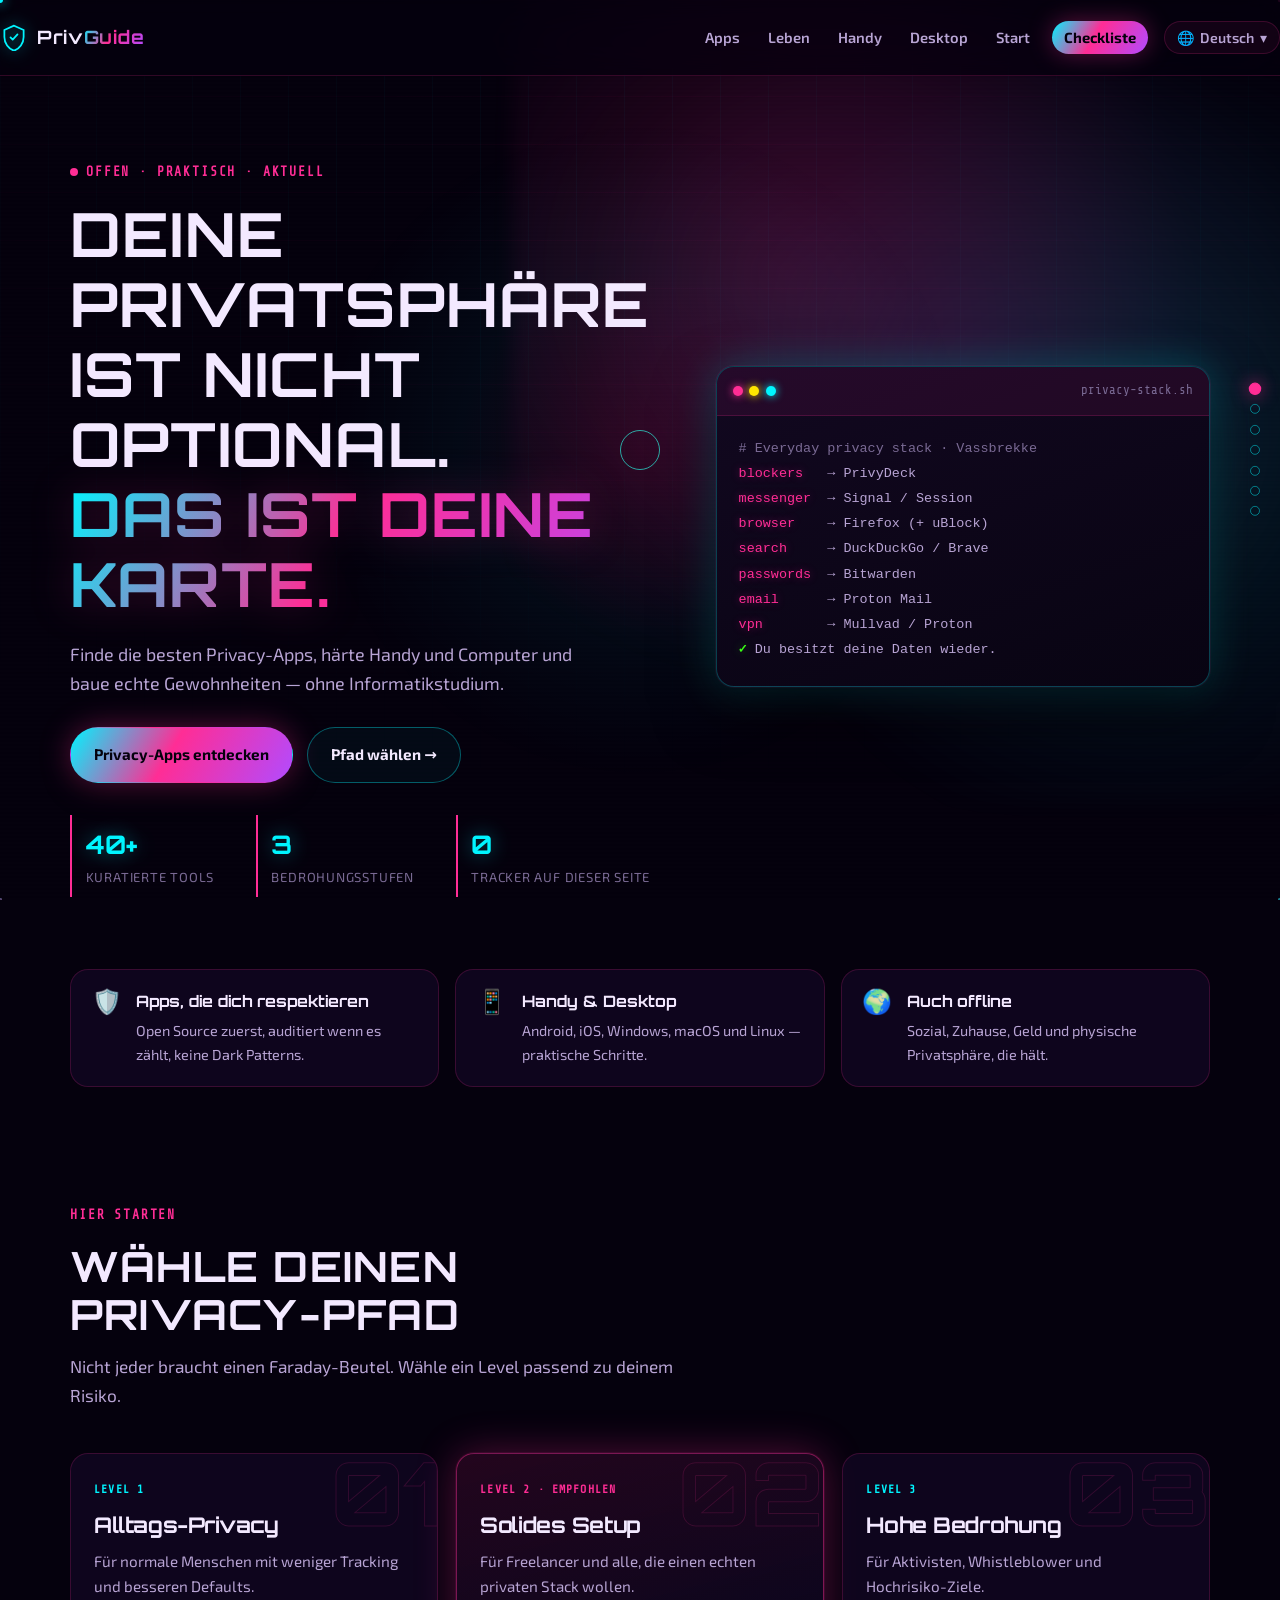
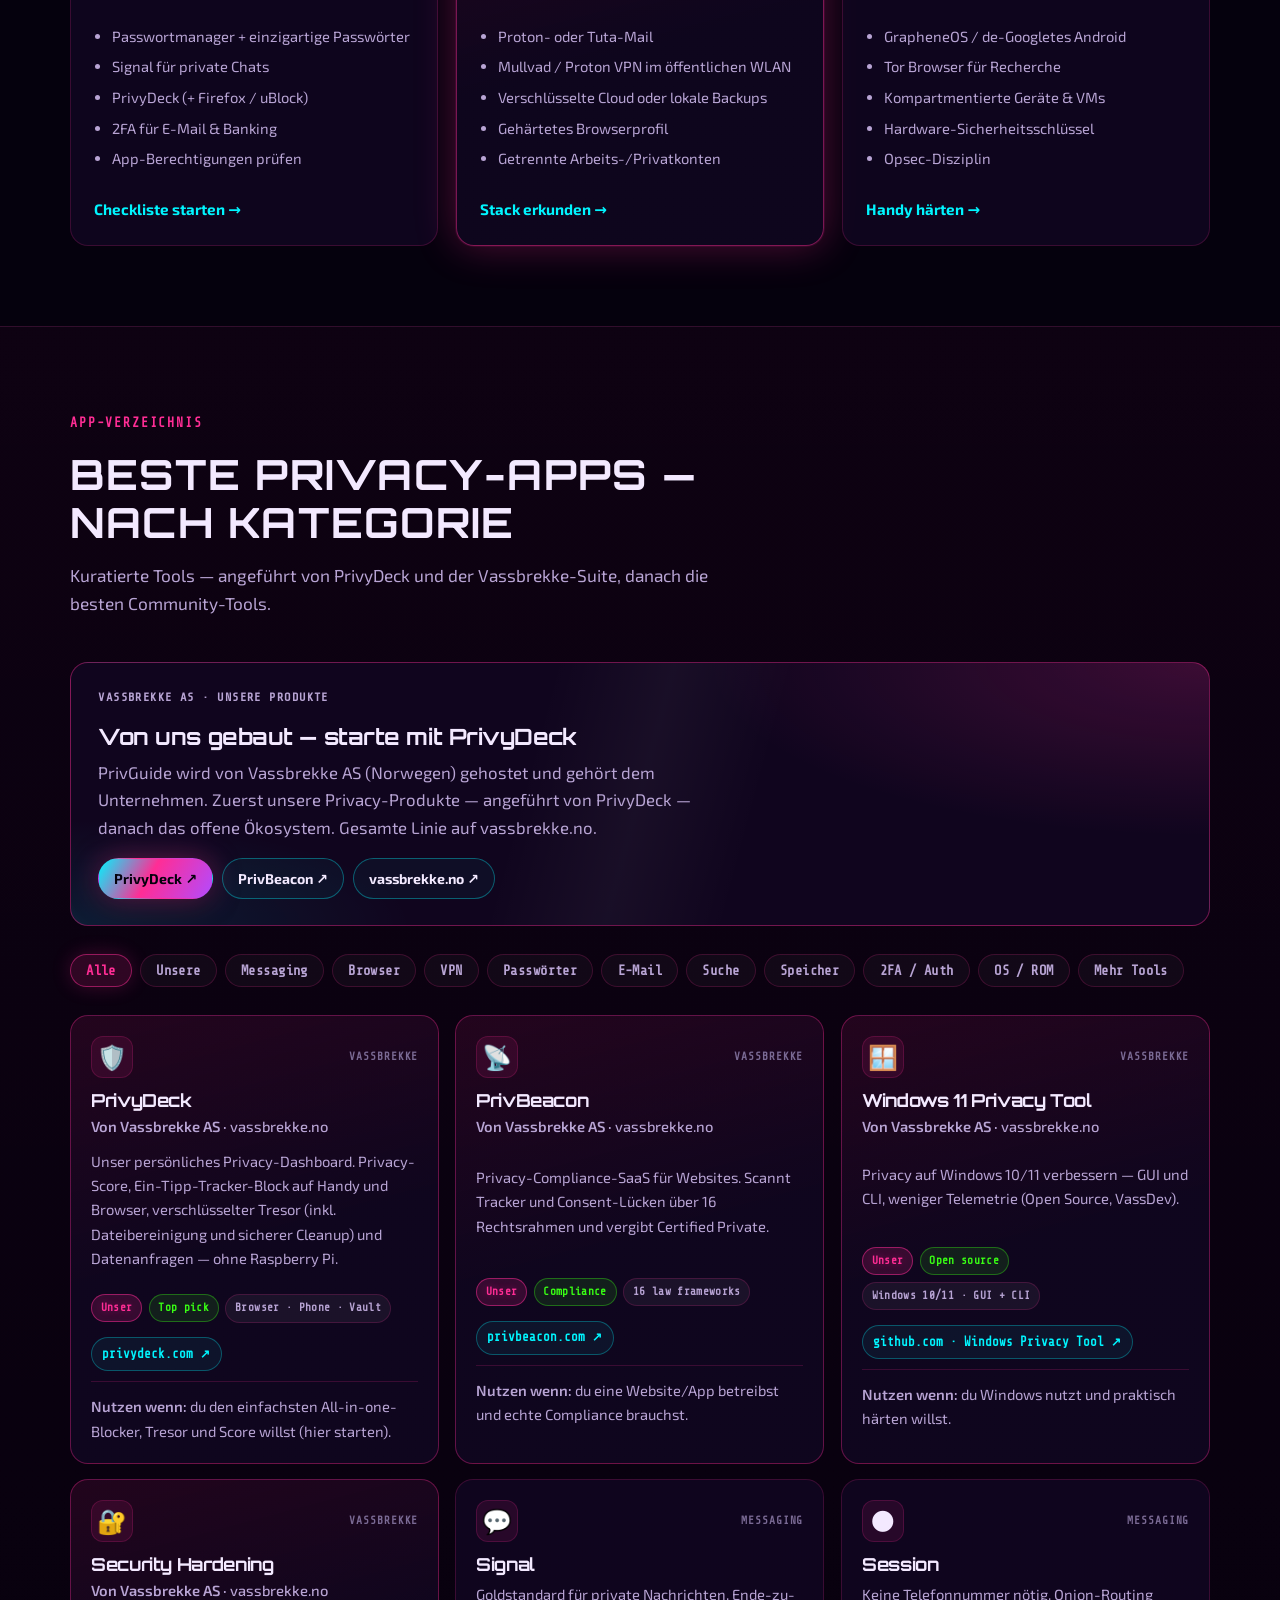
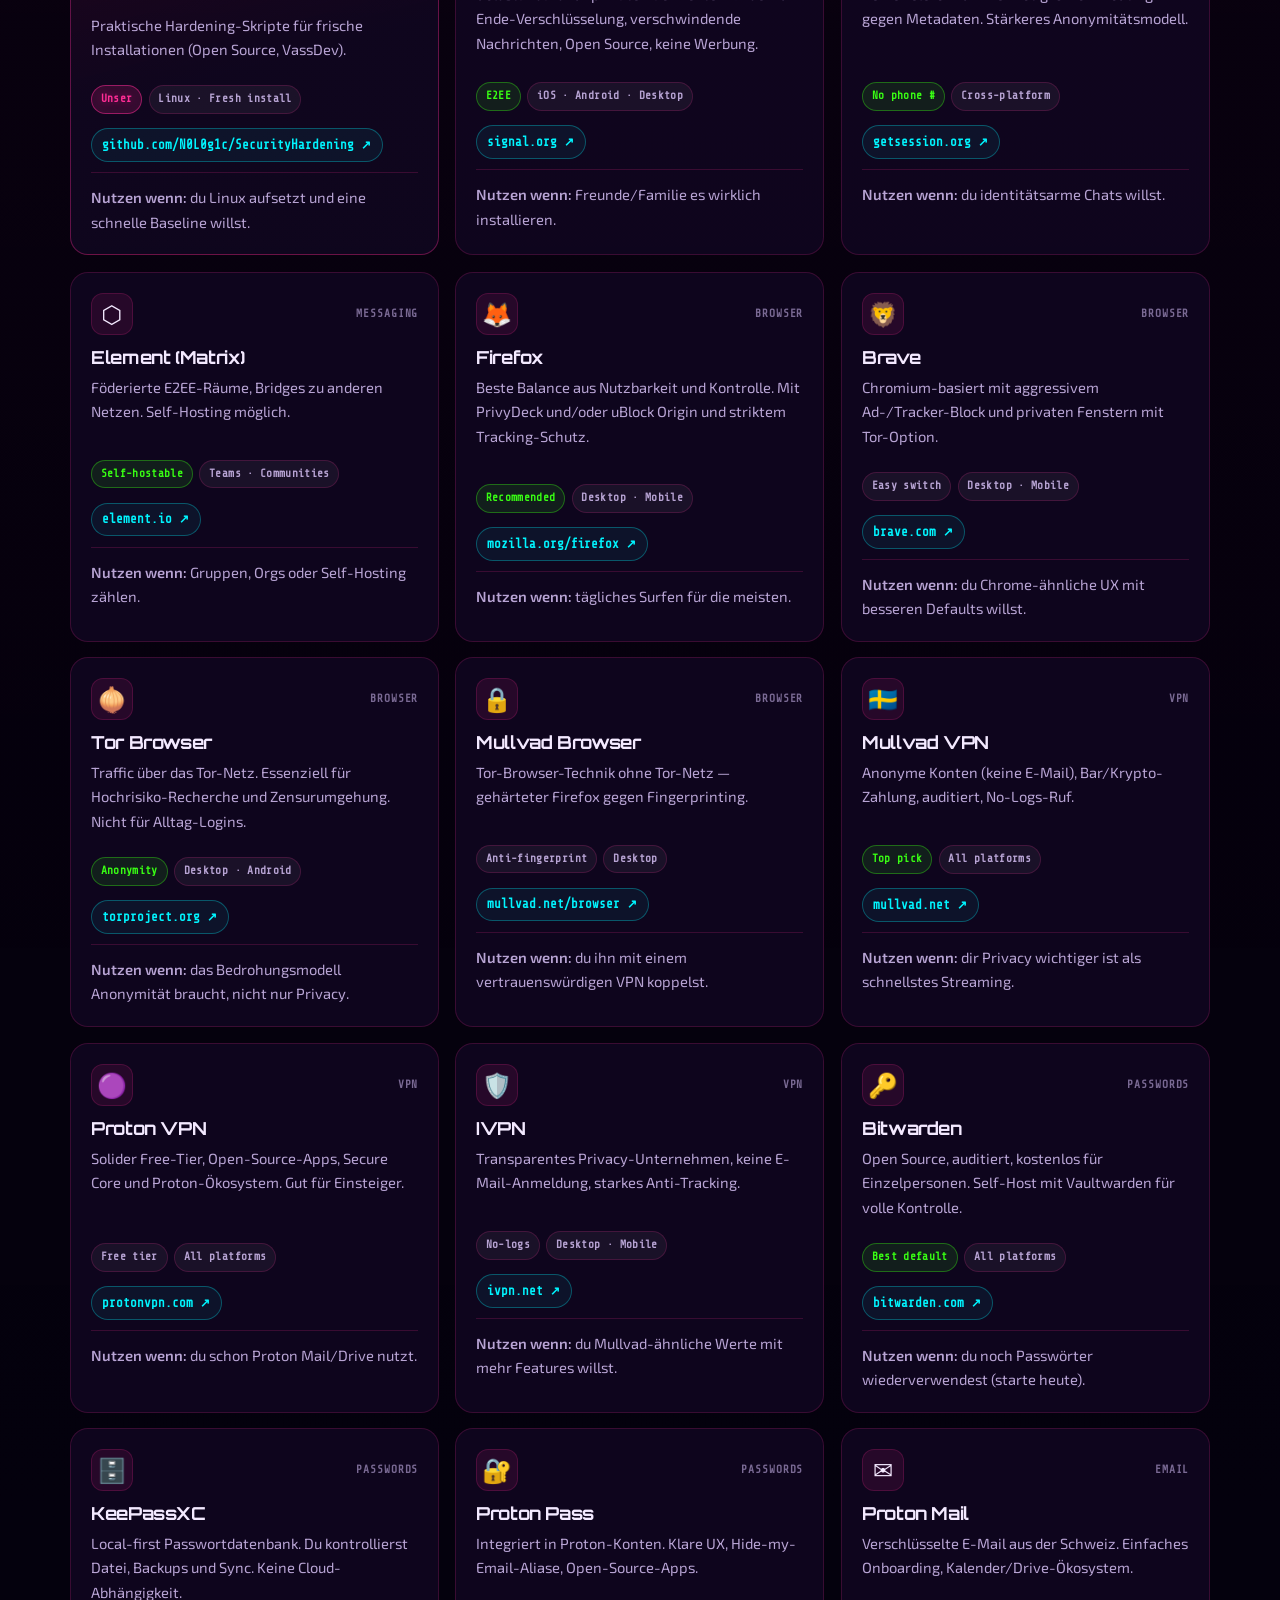
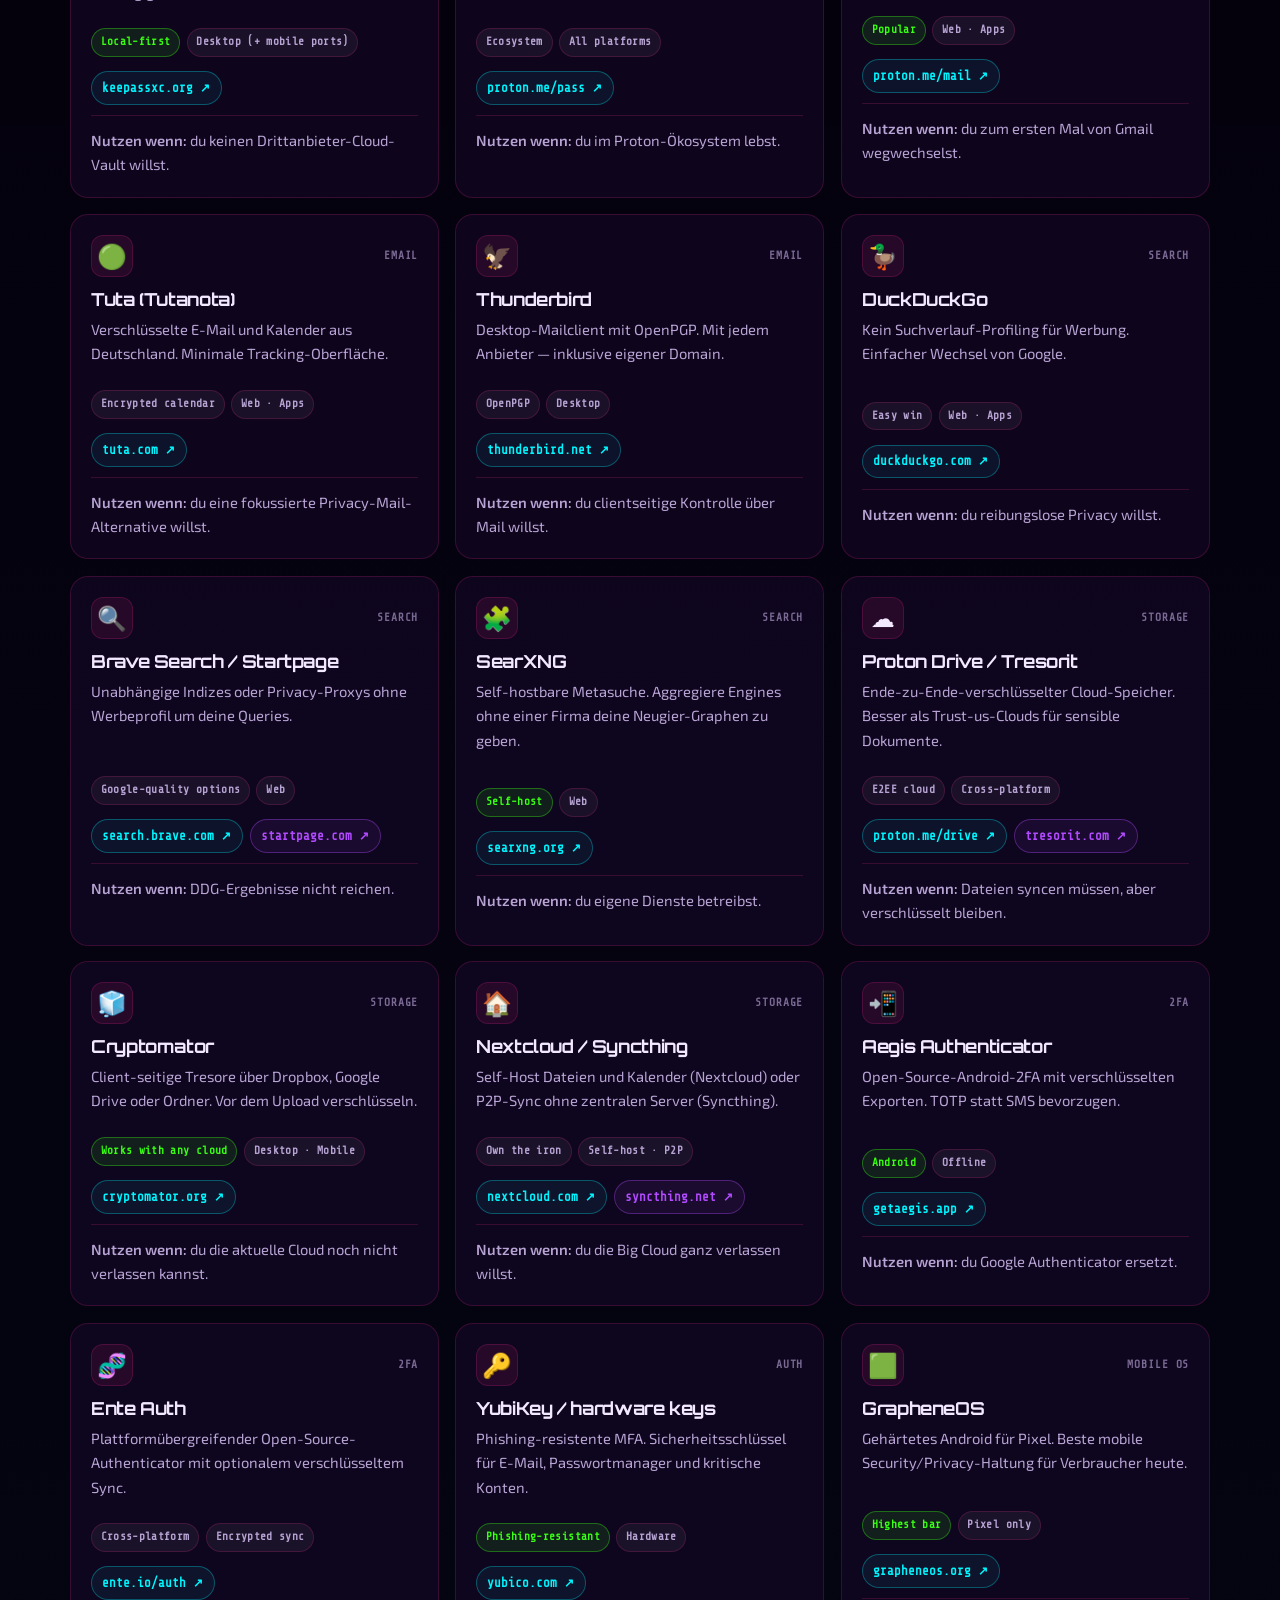
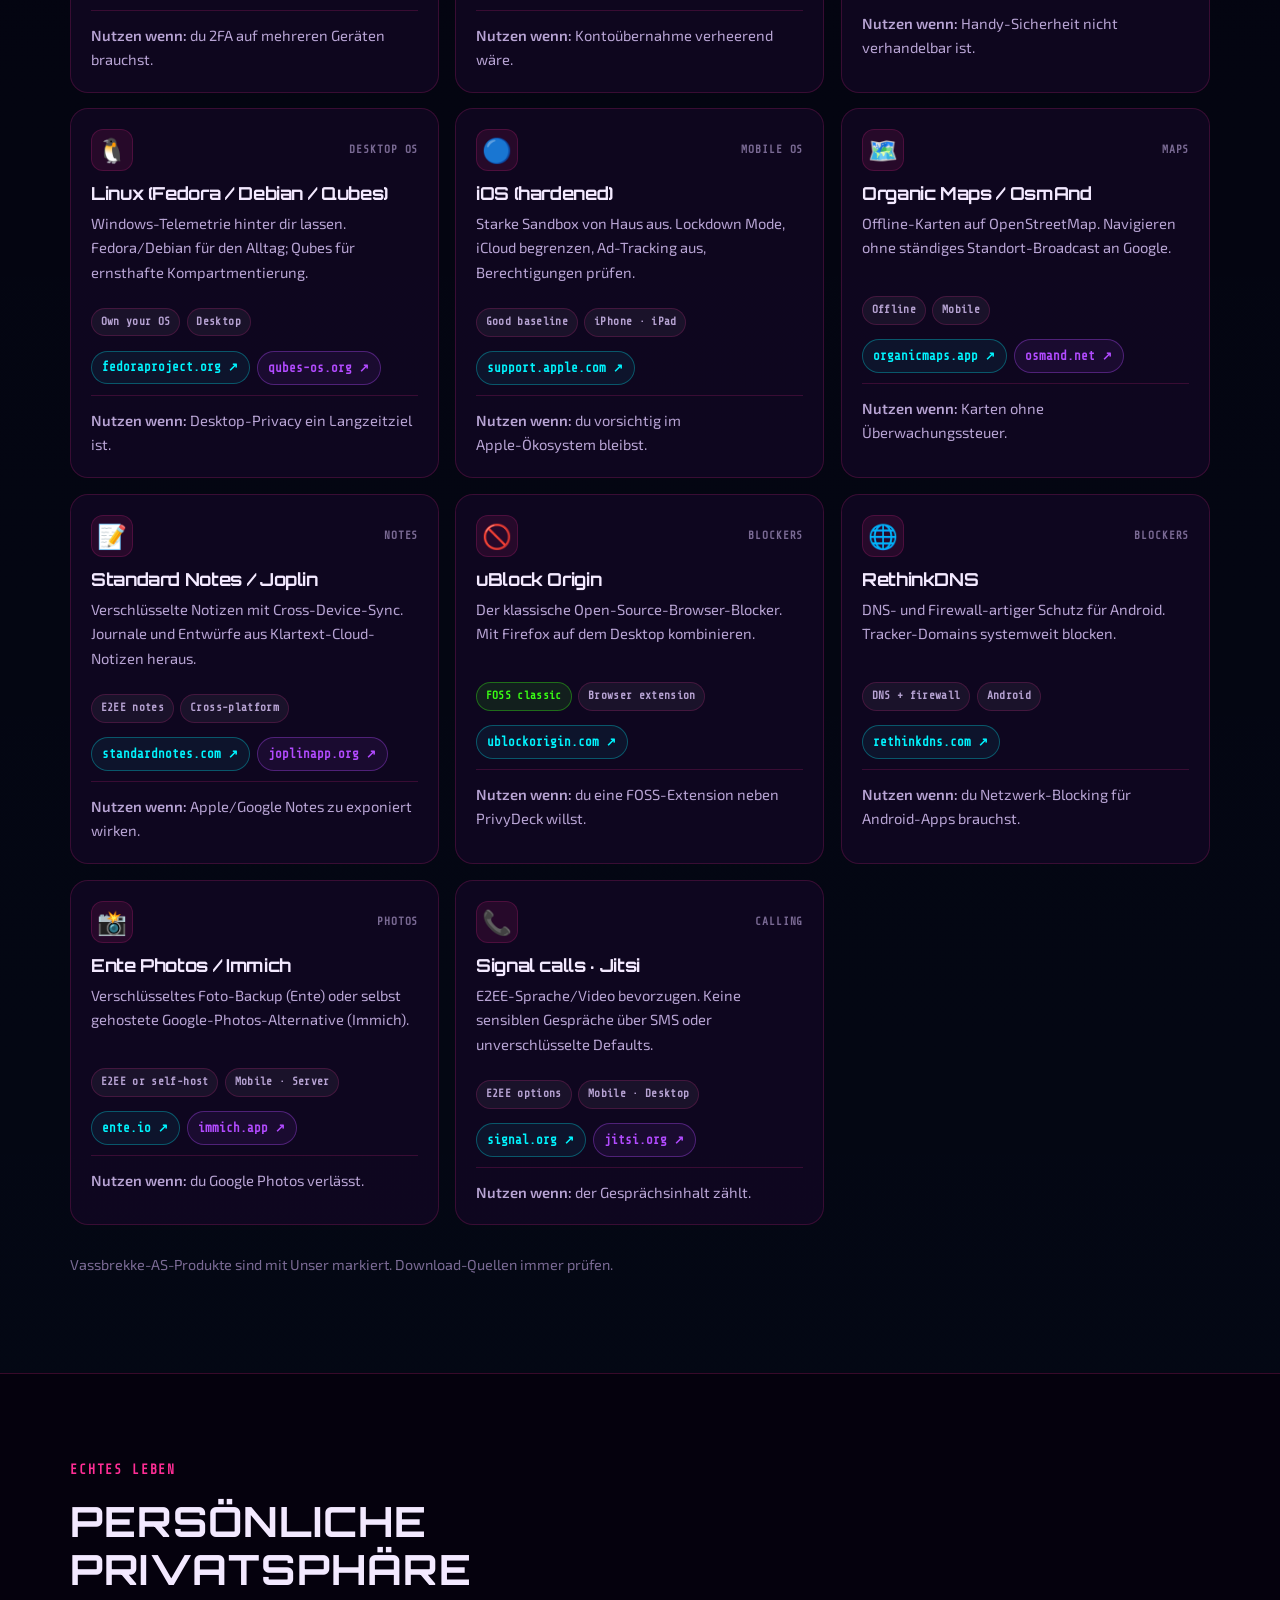
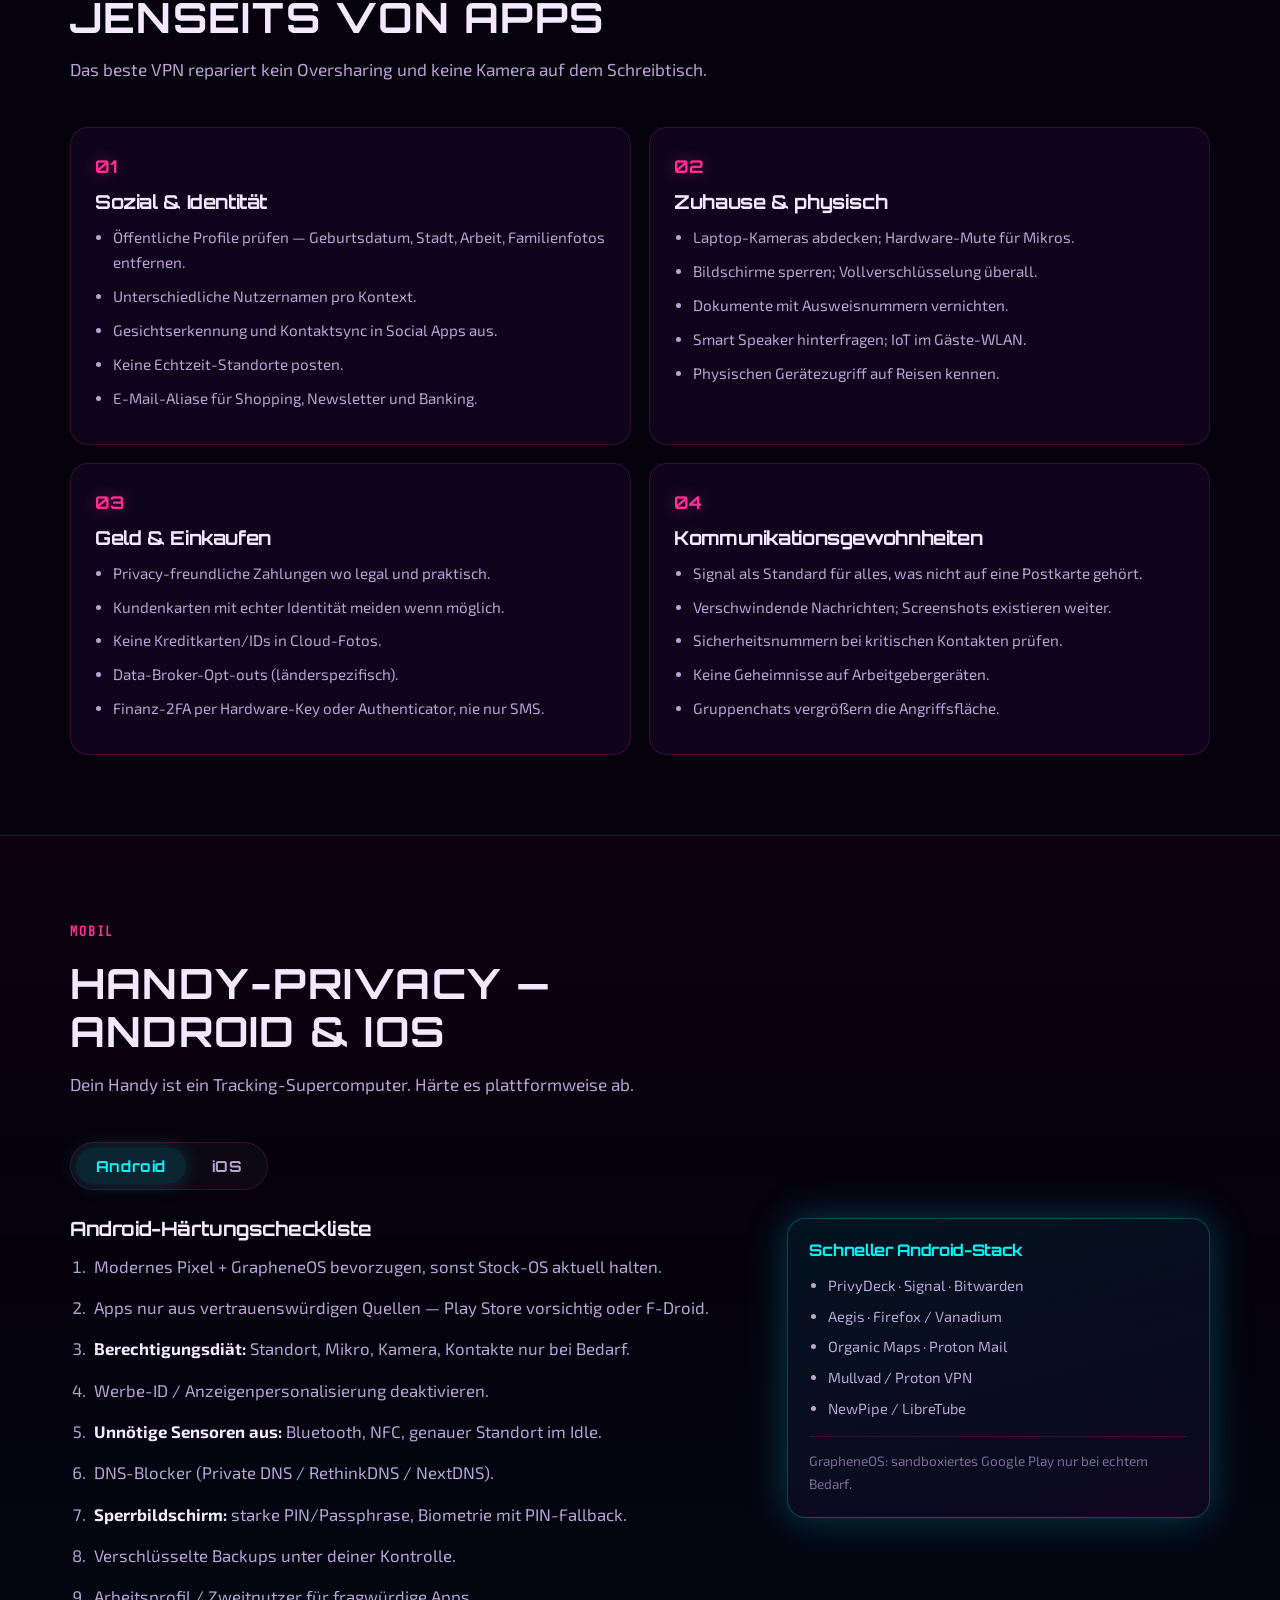
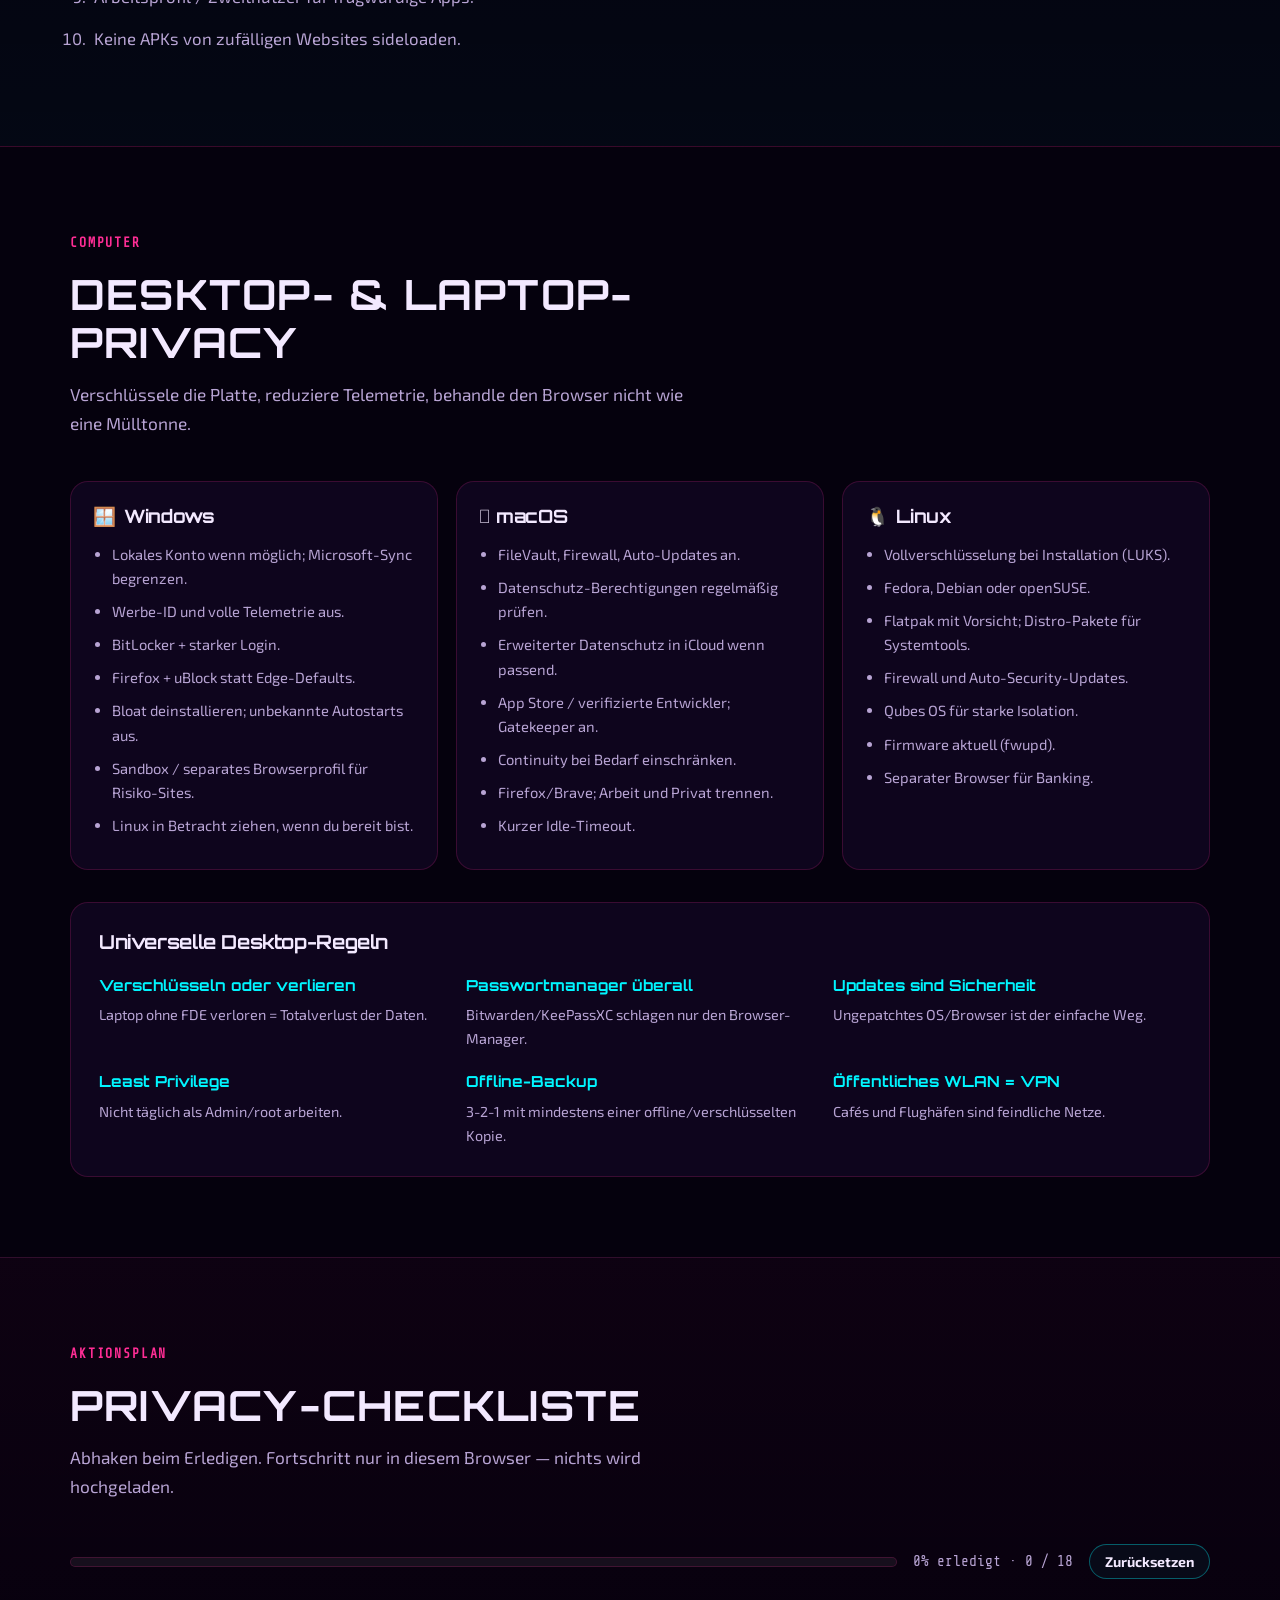
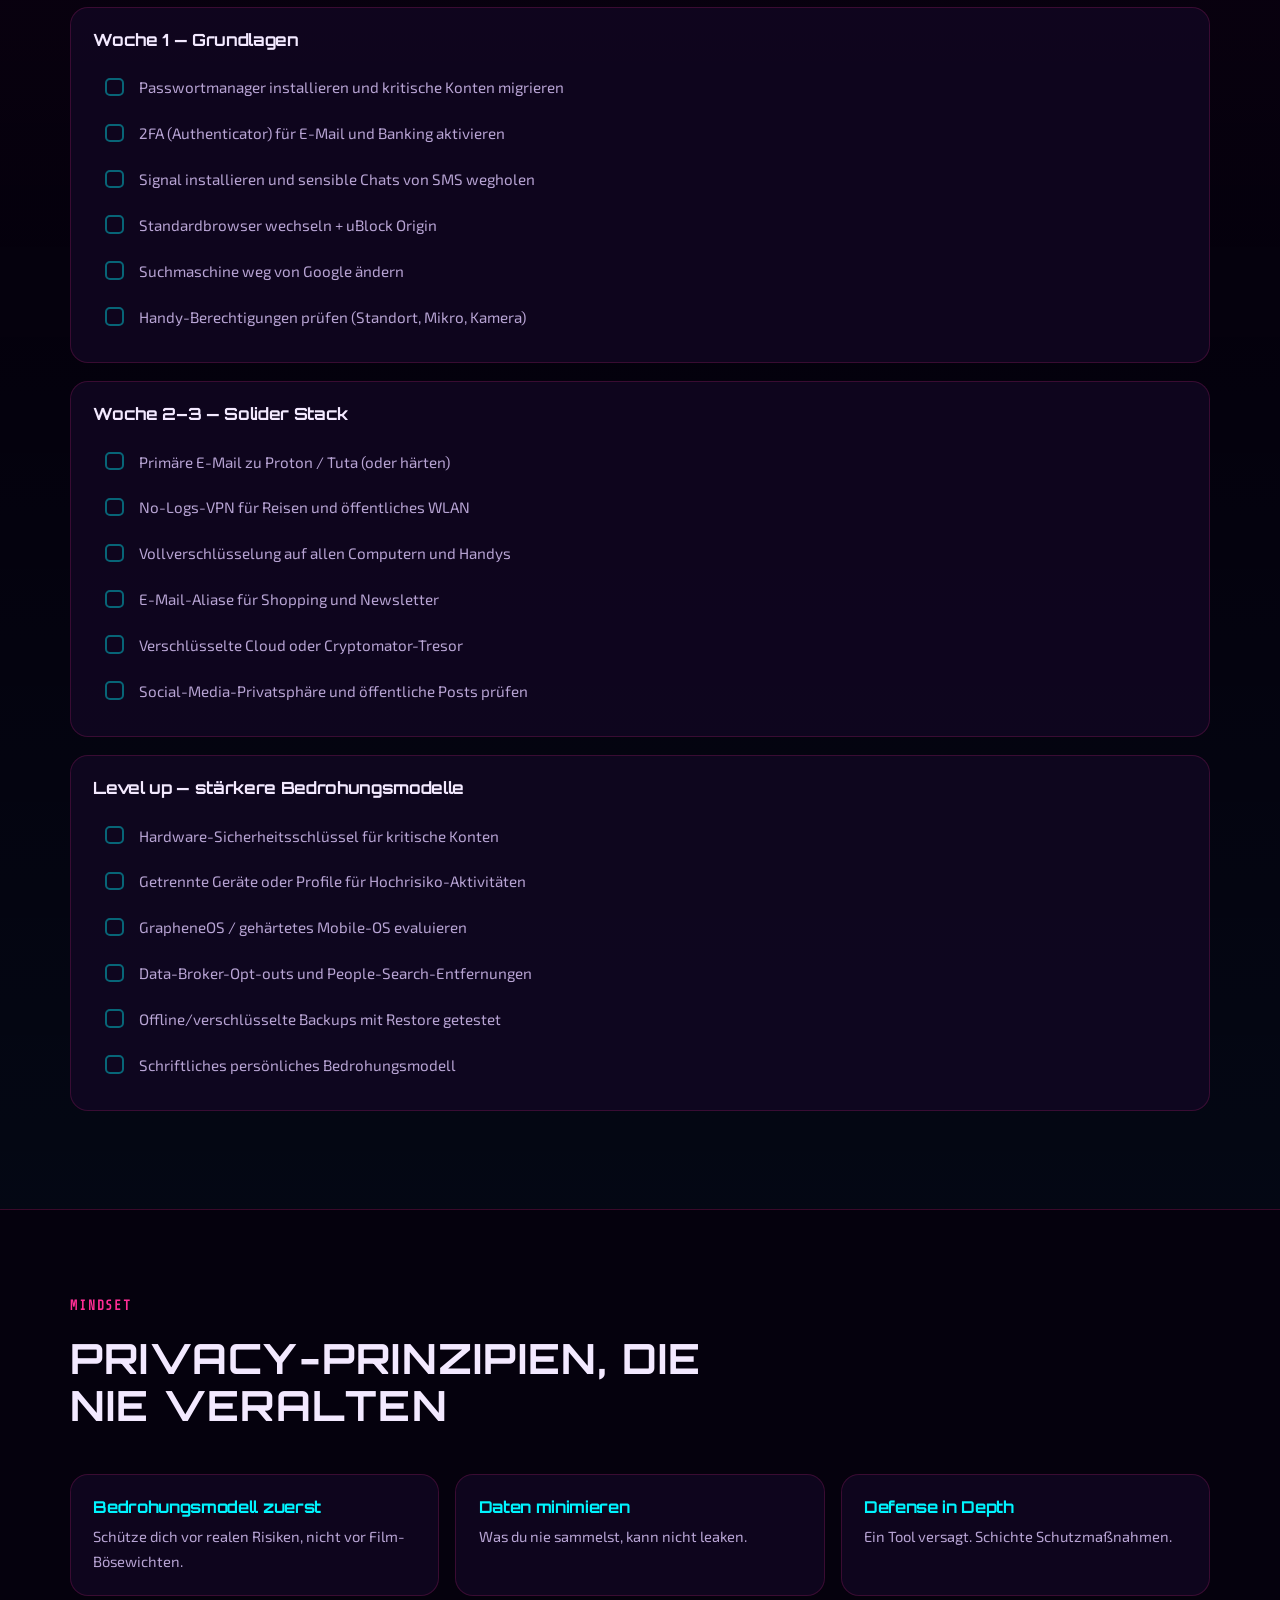
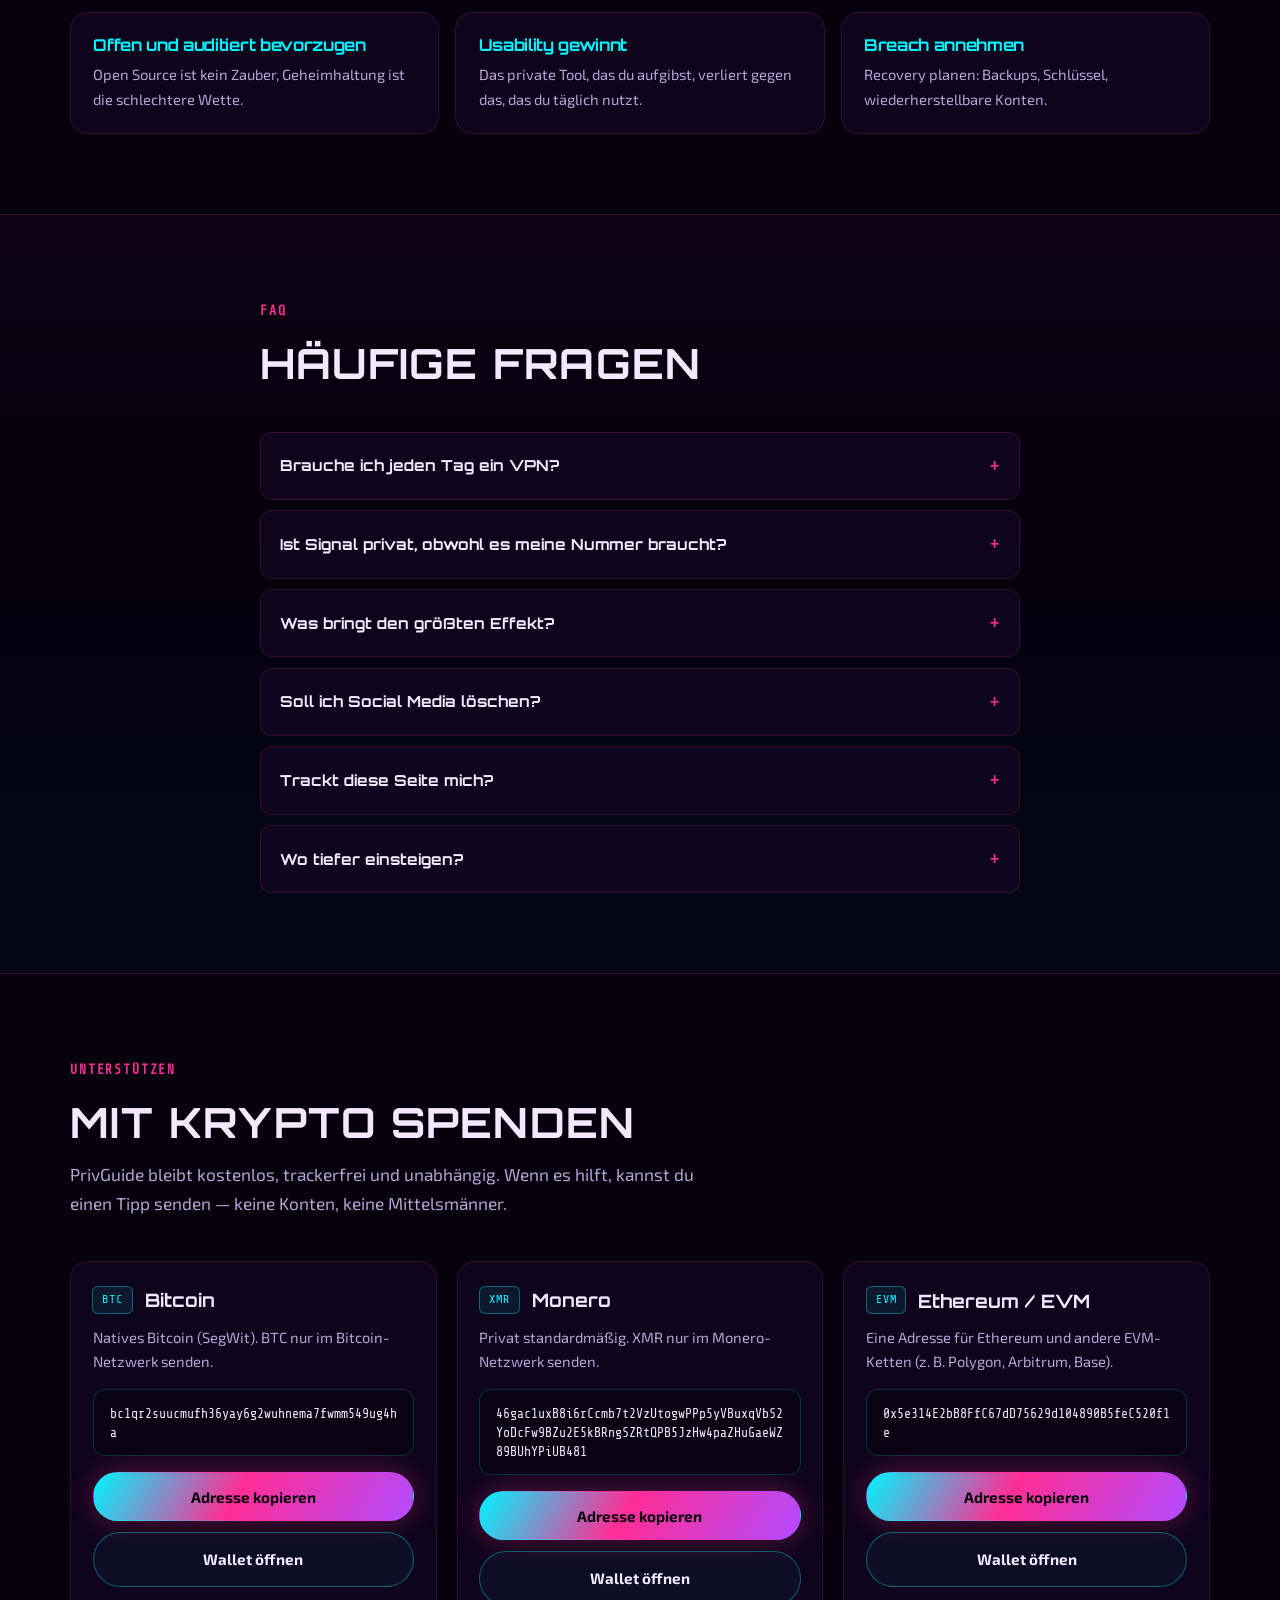
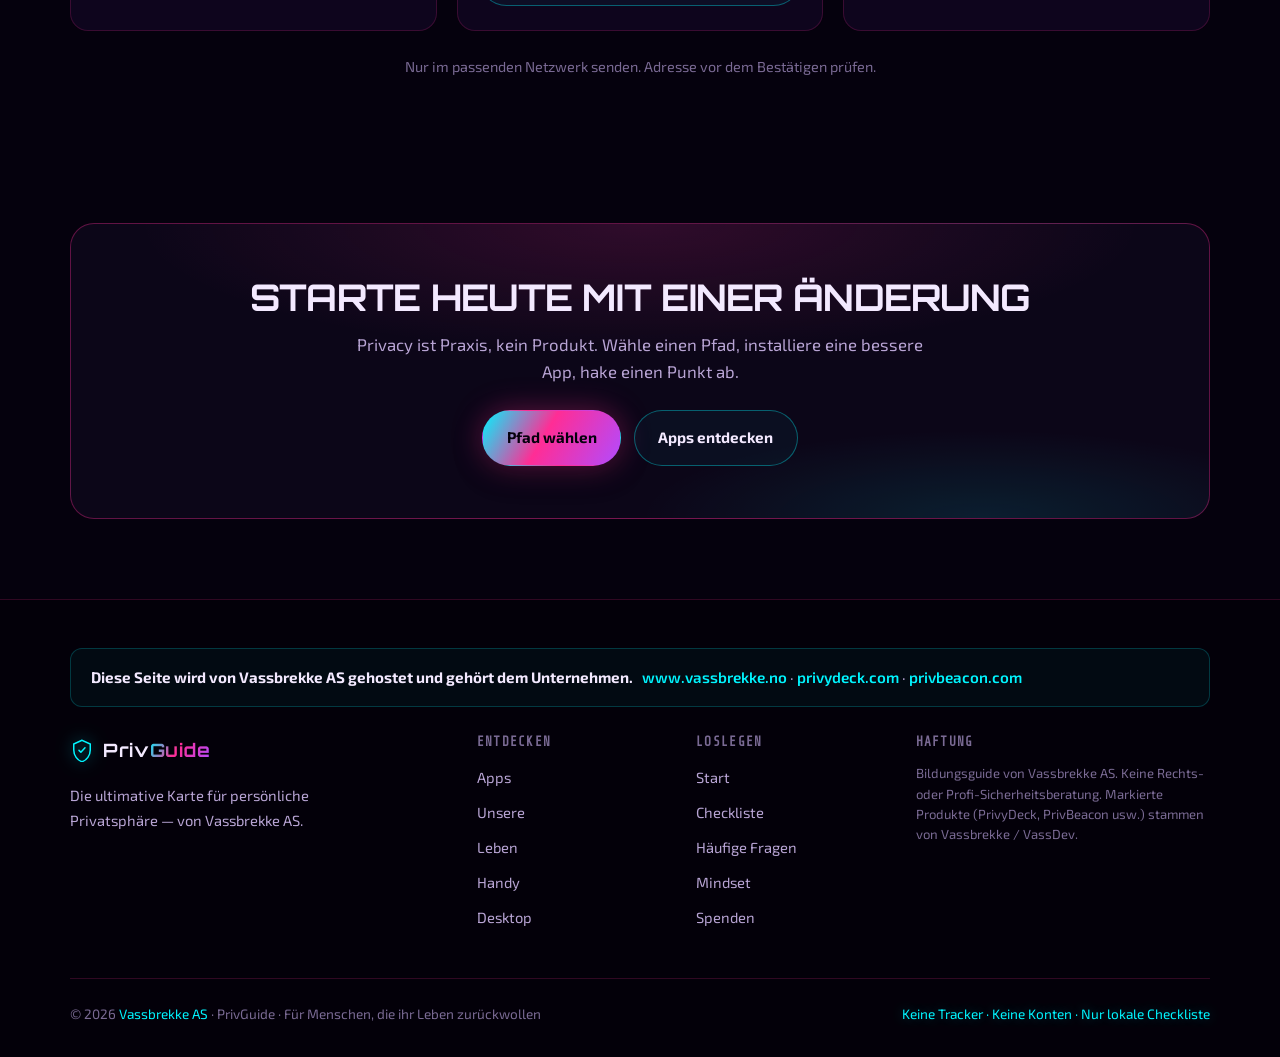
==== de/index.html @ a4c0c91c "Add crypto donate section for BTC, XMR, and EVM. Static tip addresses with copy/open-wallet actions," ====
<!DOCTYPE html>
<html lang="de">
<head>
  <meta charset="UTF-8" />
  <meta name="viewport" content="width=device-width, initial-scale=1.0" />
  <title>PrivGuide — Beste Privacy-Apps & persönlicher Datenschutz-Guide</title>
  <meta name="description" content="Ultimativer Datenschutz-Guide: beste Privacy-Apps (Signal, Bitwarden, Mullvad, Proton), Android & iOS härten, Windows/macOS/Linux sichern, Alltagsschutz." />
  <meta name="keywords" content="PrivyDeck, PrivBeacon, Vassbrekke AS, privacy apps, datenschutz apps, persönlicher datenschutz, handy datenschutz, android privacy, passwortmanager, vpn, signal, bitwarden, proton, privacy guide" />
  <meta name="author" content="PrivGuide" />
  <meta name="robots" content="index, follow, max-image-preview:large, max-snippet:-1, max-video-preview:-1" />
  <meta name="googlebot" content="index, follow" />
  <meta name="theme-color" content="#05010d" />
  <meta name="color-scheme" content="dark" />
  <meta name="referrer" content="no-referrer" />
  <meta name="format-detection" content="telephone=no" />
  <link rel="canonical" href="https://privguide.example/de/" />
  <link rel="alternate" hreflang="en" href="https://privguide.example/" />
  <link rel="alternate" hreflang="no" href="https://privguide.example/no/" />
  <link rel="alternate" hreflang="es" href="https://privguide.example/es/" />
  <link rel="alternate" hreflang="de" href="https://privguide.example/de/" />
  <link rel="alternate" hreflang="fr" href="https://privguide.example/fr/" />
  <link rel="alternate" hreflang="x-default" href="https://privguide.example/" />

  <!-- Open Graph -->
  <meta property="og:type" content="website" />
  <meta property="og:site_name" content="PrivGuide" />
  <meta property="og:title" content="PrivGuide — Beste Privacy-Apps & persönlicher Datenschutz-Guide" />
  <meta property="og:description" content="Ultimativer Datenschutz-Guide: beste Privacy-Apps (Signal, Bitwarden, Mullvad, Proton), Android & iOS härten, Windows/macOS/Linux sichern, Alltagsschutz." />
  <meta property="og:url" content="https://privguide.example/de/" />
  <meta property="og:locale" content="de_DE" />
  <meta property="og:image" content="https://privguide.example/assets/og-cover.svg" />
  <meta property="og:image:alt" content="PrivGuide — privacy apps and personal privacy guide" />

  <!-- Twitter -->
  <meta name="twitter:card" content="summary_large_image" />
  <meta name="twitter:title" content="PrivGuide — Beste Privacy-Apps & persönlicher Datenschutz-Guide" />
  <meta name="twitter:description" content="Ultimativer Datenschutz-Guide: beste Privacy-Apps (Signal, Bitwarden, Mullvad, Proton), Android & iOS härten, Windows/macOS/Linux sichern, Alltagsschutz." />
  <meta name="twitter:image" content="https://privguide.example/assets/og-cover.svg" />

  <link rel="icon" href="../assets/favicon.svg" type="image/svg+xml" />
  <link rel="apple-touch-icon" href="../assets/favicon.svg" />
  <link rel="manifest" href="../site.webmanifest" />

  <link rel="preconnect" href="https://fonts.googleapis.com" />
  <link rel="preconnect" href="https://fonts.gstatic.com" crossorigin />
  <link href="https://fonts.googleapis.com/css2?family=Exo+2:wght@400;500;600;700&family=Orbitron:wght@500;600;700;800&family=Share+Tech+Mono&display=swap" rel="stylesheet" />
  <link rel="stylesheet" href="../css/styles.css" />

  <script type="application/ld+json">
{
  "@context": "https://schema.org",
  "@type": "WebSite",
  "name": "PrivGuide",
  "url": "https://privguide.example/de/",
  "description": "Ultimativer Datenschutz-Guide: beste Privacy-Apps (Signal, Bitwarden, Mullvad, Proton), Android & iOS härten, Windows/macOS/Linux sichern, Alltagsschutz.",
  "inLanguage": "de",
  "potentialAction": {
    "@type": "SearchAction",
    "target": "https://privguide.example/de/#apps",
    "query-input": "required name=search_term_string"
  }
}
  </script>
  <script type="application/ld+json">
{
  "@context": "https://schema.org",
  "@type": "WebPage",
  "name": "PrivGuide — Beste Privacy-Apps & persönlicher Datenschutz-Guide",
  "description": "Ultimativer Datenschutz-Guide: beste Privacy-Apps (Signal, Bitwarden, Mullvad, Proton), Android & iOS härten, Windows/macOS/Linux sichern, Alltagsschutz.",
  "url": "https://privguide.example/de/",
  "inLanguage": "de",
  "isPartOf": {
    "@type": "WebSite",
    "name": "PrivGuide",
    "url": "https://privguide.example"
  },
  "publisher": {
    "@type": "Organization",
    "name": "Vassbrekke AS",
    "url": "https://www.vassbrekke.no",
    "sameAs": [
      "https://www.vassbrekke.no",
      "https://privydeck.com",
      "https://www.privbeacon.com"
    ]
  },
  "copyrightHolder": {
    "@type": "Organization",
    "name": "Vassbrekke AS",
    "url": "https://www.vassbrekke.no"
  },
  "about": {
    "@type": "Thing",
    "name": "Digital privacy",
    "description": "Personal privacy apps, phone hardening, desktop security, and everyday privacy habits"
  },
  "primaryImageOfPage": "https://privguide.example/assets/og-cover.svg"
}
  </script>
  <script type="application/ld+json">
{
  "@context": "https://schema.org",
  "@type": "ItemList",
  "name": "Beste Privacy-Apps — nach Kategorie",
  "itemListElement": [
    {
      "@type": "ListItem",
      "position": 1,
      "item": {
        "@type": "SoftwareApplication",
        "name": "PrivyDeck",
        "url": "https://privydeck.com",
        "applicationCategory": "SecurityApplication",
        "operatingSystem": "Android, iOS, Windows, macOS, Linux",
        "description": "Unser persönliches Privacy-Dashboard. Privacy-Score, Ein-Tipp-Tracker-Block auf Handy und Browser, verschlüsselter Tresor (inkl. Dateibereinigung und sicherer Cleanup) und Datenanfragen — ohne Raspberry Pi."
      }
    },
    {
      "@type": "ListItem",
      "position": 2,
      "item": {
        "@type": "SoftwareApplication",
        "name": "PrivBeacon",
        "url": "https://www.privbeacon.com",
        "applicationCategory": "SecurityApplication",
        "operatingSystem": "Android, iOS, Windows, macOS, Linux",
        "description": "Privacy-Compliance-SaaS für Websites. Scannt Tracker und Consent-Lücken über 16 Rechtsrahmen und vergibt Certified Private."
      }
    },
    {
      "@type": "ListItem",
      "position": 3,
      "item": {
        "@type": "SoftwareApplication",
        "name": "Windows 11 Privacy Tool",
        "url": "https://github.com/N0L0g1c/Windows-11-Privacy-Enhancing-tool-GUI-and-CLI",
        "applicationCategory": "SecurityApplication",
        "operatingSystem": "Android, iOS, Windows, macOS, Linux",
        "description": "Privacy auf Windows 10/11 verbessern — GUI und CLI, weniger Telemetrie (Open Source, VassDev)."
      }
    },
    {
      "@type": "ListItem",
      "position": 4,
      "item": {
        "@type": "SoftwareApplication",
        "name": "Security Hardening",
        "url": "https://github.com/N0L0g1c/SecurityHardening",
        "applicationCategory": "SecurityApplication",
        "operatingSystem": "Android, iOS, Windows, macOS, Linux",
        "description": "Praktische Hardening-Skripte für frische Installationen (Open Source, VassDev)."
      }
    },
    {
      "@type": "ListItem",
      "position": 5,
      "item": {
        "@type": "SoftwareApplication",
        "name": "Signal",
        "url": "https://signal.org",
        "applicationCategory": "SecurityApplication",
        "operatingSystem": "Android, iOS, Windows, macOS, Linux",
        "description": "Goldstandard für private Nachrichten. Ende-zu-Ende-Verschlüsselung, verschwindende Nachrichten, Open Source, keine Werbung."
      }
    },
    {
      "@type": "ListItem",
      "position": 6,
      "item": {
        "@type": "SoftwareApplication",
        "name": "Session",
        "url": "https://getsession.org",
        "applicationCategory": "SecurityApplication",
        "operatingSystem": "Android, iOS, Windows, macOS, Linux",
        "description": "Keine Telefonnummer nötig. Onion-Routing gegen Metadaten. Stärkeres Anonymitätsmodell."
      }
    },
    {
      "@type": "ListItem",
      "position": 7,
      "item": {
        "@type": "SoftwareApplication",
        "name": "Element (Matrix)",
        "url": "https://element.io",
        "applicationCategory": "SecurityApplication",
        "operatingSystem": "Android, iOS, Windows, macOS, Linux",
        "description": "Föderierte E2EE-Räume, Bridges zu anderen Netzen. Self-Hosting möglich."
      }
    },
    {
      "@type": "ListItem",
      "position": 8,
      "item": {
        "@type": "SoftwareApplication",
        "name": "Firefox",
        "url": "https://www.mozilla.org/firefox/",
        "applicationCategory": "SecurityApplication",
        "operatingSystem": "Android, iOS, Windows, macOS, Linux",
        "description": "Beste Balance aus Nutzbarkeit und Kontrolle. Mit PrivyDeck und/oder uBlock Origin und striktem Tracking-Schutz."
      }
    },
    {
      "@type": "ListItem",
      "position": 9,
      "item": {
        "@type": "SoftwareApplication",
        "name": "Brave",
        "url": "https://brave.com",
        "applicationCategory": "SecurityApplication",
        "operatingSystem": "Android, iOS, Windows, macOS, Linux",
        "description": "Chromium-basiert mit aggressivem Ad-/Tracker-Block und privaten Fenstern mit Tor-Option."
      }
    },
    {
      "@type": "ListItem",
      "position": 10,
      "item": {
        "@type": "SoftwareApplication",
        "name": "Tor Browser",
        "url": "https://www.torproject.org",
        "applicationCategory": "SecurityApplication",
        "operatingSystem": "Android, iOS, Windows, macOS, Linux",
        "description": "Traffic über das Tor-Netz. Essenziell für Hochrisiko-Recherche und Zensurumgehung. Nicht für Alltag-Logins."
      }
    },
    {
      "@type": "ListItem",
      "position": 11,
      "item": {
        "@type": "SoftwareApplication",
        "name": "Mullvad Browser",
        "url": "https://mullvad.net/browser",
        "applicationCategory": "SecurityApplication",
        "operatingSystem": "Android, iOS, Windows, macOS, Linux",
        "description": "Tor-Browser-Technik ohne Tor-Netz — gehärteter Firefox gegen Fingerprinting."
      }
    },
    {
      "@type": "ListItem",
      "position": 12,
      "item": {
        "@type": "SoftwareApplication",
        "name": "Mullvad VPN",
        "url": "https://mullvad.net",
        "applicationCategory": "SecurityApplication",
        "operatingSystem": "Android, iOS, Windows, macOS, Linux",
        "description": "Anonyme Konten (keine E-Mail), Bar/Krypto-Zahlung, auditiert, No-Logs-Ruf."
      }
    },
    {
      "@type": "ListItem",
      "position": 13,
      "item": {
        "@type": "SoftwareApplication",
        "name": "Proton VPN",
        "url": "https://protonvpn.com",
        "applicationCategory": "SecurityApplication",
        "operatingSystem": "Android, iOS, Windows, macOS, Linux",
        "description": "Solider Free-Tier, Open-Source-Apps, Secure Core und Proton-Ökosystem. Gut für Einsteiger."
      }
    },
    {
      "@type": "ListItem",
      "position": 14,
      "item": {
        "@type": "SoftwareApplication",
        "name": "IVPN",
        "url": "https://www.ivpn.net",
        "applicationCategory": "SecurityApplication",
        "operatingSystem": "Android, iOS, Windows, macOS, Linux",
        "description": "Transparentes Privacy-Unternehmen, keine E-Mail-Anmeldung, starkes Anti-Tracking."
      }
    },
    {
      "@type": "ListItem",
      "position": 15,
      "item": {
        "@type": "SoftwareApplication",
        "name": "Bitwarden",
        "url": "https://bitwarden.com",
        "applicationCategory": "SecurityApplication",
        "operatingSystem": "Android, iOS, Windows, macOS, Linux",
        "description": "Open Source, auditiert, kostenlos für Einzelpersonen. Self-Host mit Vaultwarden für volle Kontrolle."
      }
    },
    {
      "@type": "ListItem",
      "position": 16,
      "item": {
        "@type": "SoftwareApplication",
        "name": "KeePassXC",
        "url": "https://keepassxc.org",
        "applicationCategory": "SecurityApplication",
        "operatingSystem": "Android, iOS, Windows, macOS, Linux",
        "description": "Local-first Passwortdatenbank. Du kontrollierst Datei, Backups und Sync. Keine Cloud-Abhängigkeit."
      }
    },
    {
      "@type": "ListItem",
      "position": 17,
      "item": {
        "@type": "SoftwareApplication",
        "name": "Proton Pass",
        "url": "https://proton.me/pass",
        "applicationCategory": "SecurityApplication",
        "operatingSystem": "Android, iOS, Windows, macOS, Linux",
        "description": "Integriert in Proton-Konten. Klare UX, Hide-my-Email-Aliase, Open-Source-Apps."
      }
    },
    {
      "@type": "ListItem",
      "position": 18,
      "item": {
        "@type": "SoftwareApplication",
        "name": "Proton Mail",
        "url": "https://proton.me/mail",
        "applicationCategory": "SecurityApplication",
        "operatingSystem": "Android, iOS, Windows, macOS, Linux",
        "description": "Verschlüsselte E-Mail aus der Schweiz. Einfaches Onboarding, Kalender/Drive-Ökosystem."
      }
    },
    {
      "@type": "ListItem",
      "position": 19,
      "item": {
        "@type": "SoftwareApplication",
        "name": "Tuta (Tutanota)",
        "url": "https://tuta.com",
        "applicationCategory": "SecurityApplication",
        "operatingSystem": "Android, iOS, Windows, macOS, Linux",
        "description": "Verschlüsselte E-Mail und Kalender aus Deutschland. Minimale Tracking-Oberfläche."
      }
    },
    {
      "@type": "ListItem",
      "position": 20,
      "item": {
        "@type": "SoftwareApplication",
        "name": "Thunderbird",
        "url": "https://www.thunderbird.net",
        "applicationCategory": "SecurityApplication",
        "operatingSystem": "Android, iOS, Windows, macOS, Linux",
        "description": "Desktop-Mailclient mit OpenPGP. Mit jedem Anbieter — inklusive eigener Domain."
      }
    },
    {
      "@type": "ListItem",
      "position": 21,
      "item": {
        "@type": "SoftwareApplication",
        "name": "DuckDuckGo",
        "url": "https://duckduckgo.com",
        "applicationCategory": "SecurityApplication",
        "operatingSystem": "Android, iOS, Windows, macOS, Linux",
        "description": "Kein Suchverlauf-Profiling für Werbung. Einfacher Wechsel von Google."
      }
    },
    {
      "@type": "ListItem",
      "position": 22,
      "item": {
        "@type": "SoftwareApplication",
        "name": "Brave Search / Startpage",
        "url": "https://search.brave.com",
        "applicationCategory": "SecurityApplication",
        "operatingSystem": "Android, iOS, Windows, macOS, Linux",
        "description": "Unabhängige Indizes oder Privacy-Proxys ohne Werbeprofil um deine Queries."
      }
    },
    {
      "@type": "ListItem",
      "position": 23,
      "item": {
        "@type": "SoftwareApplication",
        "name": "SearXNG",
        "url": "https://searxng.org",
        "applicationCategory": "SecurityApplication",
        "operatingSystem": "Android, iOS, Windows, macOS, Linux",
        "description": "Self-hostbare Metasuche. Aggregiere Engines ohne einer Firma deine Neugier-Graphen zu geben."
      }
    },
    {
      "@type": "ListItem",
      "position": 24,
      "item": {
        "@type": "SoftwareApplication",
        "name": "Proton Drive / Tresorit",
        "url": "https://proton.me/drive",
        "applicationCategory": "SecurityApplication",
        "operatingSystem": "Android, iOS, Windows, macOS, Linux",
        "description": "Ende-zu-Ende-verschlüsselter Cloud-Speicher. Besser als Trust-us-Clouds für sensible Dokumente."
      }
    },
    {
      "@type": "ListItem",
      "position": 25,
      "item": {
        "@type": "SoftwareApplication",
        "name": "Cryptomator",
        "url": "https://cryptomator.org",
        "applicationCategory": "SecurityApplication",
        "operatingSystem": "Android, iOS, Windows, macOS, Linux",
        "description": "Client-seitige Tresore über Dropbox, Google Drive oder Ordner. Vor dem Upload verschlüsseln."
      }
    },
    {
      "@type": "ListItem",
      "position": 26,
      "item": {
        "@type": "SoftwareApplication",
        "name": "Nextcloud / Syncthing",
        "url": "https://nextcloud.com",
        "applicationCategory": "SecurityApplication",
        "operatingSystem": "Android, iOS, Windows, macOS, Linux",
        "description": "Self-Host Dateien und Kalender (Nextcloud) oder P2P-Sync ohne zentralen Server (Syncthing)."
      }
    },
    {
      "@type": "ListItem",
      "position": 27,
      "item": {
        "@type": "SoftwareApplication",
        "name": "Aegis Authenticator",
        "url": "https://getaegis.app",
        "applicationCategory": "SecurityApplication",
        "operatingSystem": "Android, iOS, Windows, macOS, Linux",
        "description": "Open-Source-Android-2FA mit verschlüsselten Exporten. TOTP statt SMS bevorzugen."
      }
    },
    {
      "@type": "ListItem",
      "position": 28,
      "item": {
        "@type": "SoftwareApplication",
        "name": "Ente Auth",
        "url": "https://ente.io/auth",
        "applicationCategory": "SecurityApplication",
        "operatingSystem": "Android, iOS, Windows, macOS, Linux",
        "description": "Plattformübergreifender Open-Source-Authenticator mit optionalem verschlüsseltem Sync."
      }
    },
    {
      "@type": "ListItem",
      "position": 29,
      "item": {
        "@type": "SoftwareApplication",
        "name": "YubiKey / hardware keys",
        "url": "https://www.yubico.com",
        "applicationCategory": "SecurityApplication",
        "operatingSystem": "Android, iOS, Windows, macOS, Linux",
        "description": "Phishing-resistente MFA. Sicherheitsschlüssel für E-Mail, Passwortmanager und kritische Konten."
      }
    },
    {
      "@type": "ListItem",
      "position": 30,
      "item": {
        "@type": "SoftwareApplication",
        "name": "GrapheneOS",
        "url": "https://grapheneos.org",
        "applicationCategory": "SecurityApplication",
        "operatingSystem": "Android, iOS, Windows, macOS, Linux",
        "description": "Gehärtetes Android für Pixel. Beste mobile Security/Privacy-Haltung für Verbraucher heute."
      }
    },
    {
      "@type": "ListItem",
      "position": 31,
      "item": {
        "@type": "SoftwareApplication",
        "name": "Linux (Fedora / Debian / Qubes)",
        "url": "https://fedoraproject.org",
        "applicationCategory": "SecurityApplication",
        "operatingSystem": "Android, iOS, Windows, macOS, Linux",
        "description": "Windows-Telemetrie hinter dir lassen. Fedora/Debian für den Alltag; Qubes für ernsthafte Kompartmentierung."
      }
    },
    {
      "@type": "ListItem",
      "position": 32,
      "item": {
        "@type": "SoftwareApplication",
        "name": "iOS (hardened)",
        "url": "https://support.apple.com/guide/iphone/protect-your-web-browsing-iph01f4a43a5/ios",
        "applicationCategory": "SecurityApplication",
        "operatingSystem": "Android, iOS, Windows, macOS, Linux",
        "description": "Starke Sandbox von Haus aus. Lockdown Mode, iCloud begrenzen, Ad-Tracking aus, Berechtigungen prüfen."
      }
    },
    {
      "@type": "ListItem",
      "position": 33,
      "item": {
        "@type": "SoftwareApplication",
        "name": "Organic Maps / OsmAnd",
        "url": "https://organicmaps.app",
        "applicationCategory": "SecurityApplication",
        "operatingSystem": "Android, iOS, Windows, macOS, Linux",
        "description": "Offline-Karten auf OpenStreetMap. Navigieren ohne ständiges Standort-Broadcast an Google."
      }
    },
    {
      "@type": "ListItem",
      "position": 34,
      "item": {
        "@type": "SoftwareApplication",
        "name": "Standard Notes / Joplin",
        "url": "https://standardnotes.com",
        "applicationCategory": "SecurityApplication",
        "operatingSystem": "Android, iOS, Windows, macOS, Linux",
        "description": "Verschlüsselte Notizen mit Cross-Device-Sync. Journale und Entwürfe aus Klartext-Cloud-Notizen heraus."
      }
    },
    {
      "@type": "ListItem",
      "position": 35,
      "item": {
        "@type": "SoftwareApplication",
        "name": "uBlock Origin",
        "url": "https://ublockorigin.com",
        "applicationCategory": "SecurityApplication",
        "operatingSystem": "Android, iOS, Windows, macOS, Linux",
        "description": "Der klassische Open-Source-Browser-Blocker. Mit Firefox auf dem Desktop kombinieren."
      }
    },
    {
      "@type": "ListItem",
      "position": 36,
      "item": {
        "@type": "SoftwareApplication",
        "name": "RethinkDNS",
        "url": "https://rethinkdns.com",
        "applicationCategory": "SecurityApplication",
        "operatingSystem": "Android, iOS, Windows, macOS, Linux",
        "description": "DNS- und Firewall-artiger Schutz für Android. Tracker-Domains systemweit blocken."
      }
    },
    {
      "@type": "ListItem",
      "position": 37,
      "item": {
        "@type": "SoftwareApplication",
        "name": "Ente Photos / Immich",
        "url": "https://ente.io",
        "applicationCategory": "SecurityApplication",
        "operatingSystem": "Android, iOS, Windows, macOS, Linux",
        "description": "Verschlüsseltes Foto-Backup (Ente) oder selbst gehostete Google-Photos-Alternative (Immich)."
      }
    },
    {
      "@type": "ListItem",
      "position": 38,
      "item": {
        "@type": "SoftwareApplication",
        "name": "Signal calls · Jitsi",
        "url": "https://signal.org",
        "applicationCategory": "SecurityApplication",
        "operatingSystem": "Android, iOS, Windows, macOS, Linux",
        "description": "E2EE-Sprache/Video bevorzugen. Keine sensiblen Gespräche über SMS oder unverschlüsselte Defaults."
      }
    }
  ]
}
  </script>
  <script type="application/ld+json">
{
  "@context": "https://schema.org",
  "@type": "FAQPage",
  "mainEntity": [
    {
      "@type": "Question",
      "name": "Brauche ich jeden Tag ein VPN?",
      "acceptedAnswer": {
        "@type": "Answer",
        "text": "Nicht immer. Ein VPN verbirgt Traffic vor lokalen Netzen und dem ISP und kann Standort-Tracking mindern — anonym macht es dich nicht. Schlechtes VPN ist schlimmer als keines. Seriösen No-Logs-Anbieter in feindlichen Netzen nutzen."
      }
    },
    {
      "@type": "Question",
      "name": "Ist Signal privat, obwohl es meine Nummer braucht?",
      "acceptedAnswer": {
        "@type": "Answer",
        "text": "Inhalte sind exzellent verschlüsselt. Die Nummer ist ein Discovery-Identifikator. Wenn das stört: Session. Für die meisten bleibt Signal die beste real genutzte Option."
      }
    },
    {
      "@type": "Question",
      "name": "Was bringt den größten Effekt?",
      "acceptedAnswer": {
        "@type": "Answer",
        "text": "Passwortmanager + einzigartige Passwörter + Authenticator-2FA auf der E-Mail."
      }
    },
    {
      "@type": "Question",
      "name": "Soll ich Social Media löschen?",
      "acceptedAnswer": {
        "@type": "Answer",
        "text": "Wenn möglich, hilft es enorm. Sonst: Profile schließen, Daten streichen, keine Live-Standorte."
      }
    },
    {
      "@type": "Question",
      "name": "Trackt diese Seite mich?",
      "acceptedAnswer": {
        "@type": "Answer",
        "text": "Keine Analytics, keine Werbe-Cookies, keine Drittanbieter-Tracker. Checkliste nur in localStorage."
      }
    },
    {
      "@type": "Question",
      "name": "Wo tiefer einsteigen?",
      "acceptedAnswer": {
        "@type": "Answer",
        "text": "Offizielle Docs der Tools und Ressourcen wie privacyguides.org."
      }
    }
  ]
}
  </script>
  <script type="application/ld+json">
{
  "@context": "https://schema.org",
  "@type": "HowTo",
  "name": "Privacy-Checkliste",
  "description": "Abhaken beim Erledigen. Fortschritt nur in diesem Browser — nichts wird hochgeladen.",
  "step": [
    {
      "@type": "HowToStep",
      "position": 1,
      "name": "Passwortmanager installieren und kritische Konten migrieren",
      "text": "Passwortmanager installieren und kritische Konten migrieren"
    },
    {
      "@type": "HowToStep",
      "position": 2,
      "name": "2FA (Authenticator) für E-Mail und Banking aktivieren",
      "text": "2FA (Authenticator) für E-Mail und Banking aktivieren"
    },
    {
      "@type": "HowToStep",
      "position": 3,
      "name": "Signal installieren und sensible Chats von SMS wegholen",
      "text": "Signal installieren und sensible Chats von SMS wegholen"
    },
    {
      "@type": "HowToStep",
      "position": 4,
      "name": "Standardbrowser wechseln + uBlock Origin",
      "text": "Standardbrowser wechseln + uBlock Origin"
    },
    {
      "@type": "HowToStep",
      "position": 5,
      "name": "Suchmaschine weg von Google ändern",
      "text": "Suchmaschine weg von Google ändern"
    },
    {
      "@type": "HowToStep",
      "position": 6,
      "name": "Handy-Berechtigungen prüfen (Standort, Mikro, Kamera)",
      "text": "Handy-Berechtigungen prüfen (Standort, Mikro, Kamera)"
    }
  ]
}
  </script>
</head>
<body data-lang="de">
  <div class="page-loader" id="pageLoader" aria-hidden="true">
    <div class="loader-inner">
      <div class="loader-brand">PRIVGUIDE</div>
      <div class="loader-bar"><div class="loader-fill" id="loaderFill"></div></div>
      <div class="loader-pct" id="loaderPct">0%</div>
      <div class="loader-tag">jacking in…</div>
    </div>
  </div>
  <div class="cursor" id="cursor" aria-hidden="true"></div>
  <div class="cursor-dot" id="cursorDot" aria-hidden="true"></div>
  <div class="scroll-progress" id="scrollProgress" aria-hidden="true"></div>
  <canvas id="fx-canvas" aria-hidden="true"></canvas>
  <div class="spotlight" aria-hidden="true"></div>
  <div class="scanlines" aria-hidden="true"></div>

  <a class="skip-link" href="#main">Zum Inhalt springen</a>
  <div class="bg-grid" aria-hidden="true"></div>
  <div class="bg-glow" aria-hidden="true"></div>

  <nav class="section-nav" aria-label="Sections">
    <a href="#top" class="is-active"><span>Top</span></a>
    <a href="#paths"><span>Paths</span></a>
    <a href="#apps"><span>Apps</span></a>
    <a href="#life"><span>Life</span></a>
    <a href="#phone"><span>Phone</span></a>
    <a href="#desktop"><span>Desktop</span></a>
    <a href="#checklist"><span>List</span></a>
  </nav>

  <header class="site-header" id="top">
    <nav class="nav container" aria-label="Primary">
      <a href="#top" class="logo">
        <span class="logo-mark" aria-hidden="true">
          <svg width="28" height="28" viewBox="0 0 32 32" fill="none" aria-hidden="true">
            <path d="M16 3L5 8v8c0 7.2 4.7 13.9 11 15.5C22.3 29.9 27 23.2 27 16V8L16 3z" stroke="currentColor" stroke-width="2" fill="none"/>
            <path d="M12 16.5l2.5 2.5L20 13" stroke="currentColor" stroke-width="2" stroke-linecap="round" stroke-linejoin="round"/>
          </svg>
        </span>
        <span class="logo-text">Priv<span>Guide</span></span>
      </a>
      <ul class="nav-links" id="navLinks">
        <li><a href="#apps">Apps</a></li>
        <li><a href="#life">Leben</a></li>
        <li><a href="#phone">Handy</a></li>
        <li><a href="#desktop">Desktop</a></li>
        <li><a href="#paths">Start</a></li>
        <li><a href="#checklist" class="nav-cta">Checkliste</a></li>
      </ul>
      <div class="nav-right">
      <div class="lang-switcher" role="navigation" aria-label="Sprache">
        <button type="button" class="lang-btn" id="langBtn" aria-haspopup="listbox" aria-expanded="false">
          <span class="lang-globe" aria-hidden="true">🌐</span>
          <span class="lang-btn-label">Deutsch</span>
          <span class="lang-chevron" aria-hidden="true">▾</span>
        </button>
        <div class="lang-menu" id="langMenu" role="listbox" hidden>
          <a href="../index.html" hreflang="en" lang="en" class="lang-option" data-lang="en" role="option" aria-selected="false">English</a><a href="../no/index.html" hreflang="no" lang="no" class="lang-option" data-lang="no" role="option" aria-selected="false">Norsk</a><a href="../es/index.html" hreflang="es" lang="es" class="lang-option" data-lang="es" role="option" aria-selected="false">Español</a><a href="../de/index.html" hreflang="de" lang="de" class="lang-option active" data-lang="de" role="option" aria-selected="true">Deutsch</a><a href="../fr/index.html" hreflang="fr" lang="fr" class="lang-option" data-lang="fr" role="option" aria-selected="false">Français</a>
        </div>
      </div>
        <button class="nav-toggle" id="navToggle" aria-label="Menü öffnen" aria-expanded="false">
          <span></span><span></span><span></span>
        </button>
      </div>
    </nav>
  </header>

  <main id="main">
    <section class="hero">
      <div class="container hero-grid">
        <div class="hero-copy" data-reveal="left">
          <p class="eyebrow">
            <span class="pulse"></span>
            Offen · Praktisch · Aktuell
          </p>
          <h1>
            <span class="line">Deine Privatsphäre ist nicht optional.</span>
            <span class="line gradient-text">Das ist deine Karte.</span>
          </h1>
          <p class="hero-lead">Finde die besten Privacy-Apps, härte Handy und Computer und baue echte Gewohnheiten — ohne Informatikstudium.</p>
          <div class="hero-actions">
            <a href="#apps" class="btn btn-primary">Privacy-Apps entdecken</a>
            <a href="#paths" class="btn btn-ghost">Pfad wählen →</a>
          </div>
          <ul class="hero-stats" role="list">
            <li><strong>40+</strong><span>kuratierte Tools</span></li>
            <li><strong>3</strong><span>Bedrohungsstufen</span></li>
            <li><strong>0</strong><span>Tracker auf dieser Seite</span></li>
          </ul>
        </div>
        <div class="hero-card" aria-hidden="true" data-reveal="right">
          <div class="terminal">
            <div class="terminal-bar">
              <span></span><span></span><span></span>
              <em>privacy-stack.sh</em>
            </div>
            <pre class="terminal-body"><code><span class="cmt"># Everyday privacy stack · Vassbrekke</span>
<span class="cmd">blockers</span>   → PrivyDeck
<span class="cmd">messenger</span>  → Signal / Session
<span class="cmd">browser</span>    → Firefox (+ uBlock)
<span class="cmd">search</span>     → DuckDuckGo / Brave
<span class="cmd">passwords</span>  → Bitwarden
<span class="cmd">email</span>      → Proton Mail
<span class="cmd">vpn</span>        → Mullvad / Proton
<span class="ok">✓</span> Du besitzt deine Daten wieder.</code></pre>
          </div>
        </div>
      </div>
    </section>

    <section class="trust-strip" aria-label="Was dieser Guide abdeckt">
      <div class="container trust-grid">
        <div class="trust-item" data-reveal data-reveal-delay="1">
          <span class="trust-icon">🛡️</span>
          <div>
            <strong>Apps, die dich respektieren</strong>
            <p>Open Source zuerst, auditiert wenn es zählt, keine Dark Patterns.</p>
          </div>
        </div>
        <div class="trust-item" data-reveal data-reveal-delay="2">
          <span class="trust-icon">📱</span>
          <div>
            <strong>Handy & Desktop</strong>
            <p>Android, iOS, Windows, macOS und Linux — praktische Schritte.</p>
          </div>
        </div>
        <div class="trust-item" data-reveal data-reveal-delay="3">
          <span class="trust-icon">🌍</span>
          <div>
            <strong>Auch offline</strong>
            <p>Sozial, Zuhause, Geld und physische Privatsphäre, die hält.</p>
          </div>
        </div>
      </div>
    </section>

    <section class="section" id="paths">
      <div class="container">
        <header class="section-head" data-reveal>
          <p class="eyebrow">Hier starten</p>
          <h2>Wähle deinen Privacy-Pfad</h2>
          <p class="section-lead">Nicht jeder braucht einen Faraday-Beutel. Wähle ein Level passend zu deinem Risiko.</p>
        </header>
        <div class="path-grid">
          <article class="path-card path-beginner" data-level="01" data-reveal data-reveal-delay="1">
            <div class="path-badge">Level 1</div>
            <h3>Alltags-Privacy</h3>
            <p>Für normale Menschen mit weniger Tracking und besseren Defaults.</p>
            <ul>
              <li>Passwortmanager + einzigartige Passwörter</li>
              <li>Signal für private Chats</li>
              <li>PrivyDeck (+ Firefox / uBlock)</li>
              <li>2FA für E-Mail & Banking</li>
              <li>App-Berechtigungen prüfen</li>
            </ul>
            <a href="#checklist" class="path-link" data-level="beginner">Checkliste starten →</a>
          </article>
          <article class="path-card path-solid featured" data-level="02" data-reveal data-reveal-delay="2">
            <div class="path-badge">Level 2 · Empfohlen</div>
            <h3>Solides Setup</h3>
            <p>Für Freelancer und alle, die einen echten privaten Stack wollen.</p>
            <ul>
              <li>Proton- oder Tuta-Mail</li>
              <li>Mullvad / Proton VPN im öffentlichen WLAN</li>
              <li>Verschlüsselte Cloud oder lokale Backups</li>
              <li>Gehärtetes Browserprofil</li>
              <li>Getrennte Arbeits-/Privatkonten</li>
            </ul>
            <a href="#apps" class="path-link" data-level="solid">Stack erkunden →</a>
          </article>
          <article class="path-card path-advanced" data-level="03" data-reveal data-reveal-delay="3">
            <div class="path-badge">Level 3</div>
            <h3>Hohe Bedrohung</h3>
            <p>Für Aktivisten, Whistleblower und Hochrisiko-Ziele.</p>
            <ul>
              <li>GrapheneOS / de-Googletes Android</li>
              <li>Tor Browser für Recherche</li>
              <li>Kompartmentierte Geräte & VMs</li>
              <li>Hardware-Sicherheitsschlüssel</li>
              <li>Opsec-Disziplin</li>
            </ul>
            <a href="#phone" class="path-link" data-level="advanced">Handy härten →</a>
          </article>
        </div>
      </div>
    </section>

    <section class="section section-alt" id="apps">
      <div class="container">
        <header class="section-head" data-reveal>
          <p class="eyebrow">App-Verzeichnis</p>
          <h2>Beste Privacy-Apps — nach Kategorie</h2>
          <p class="section-lead">Kuratierte Tools — angeführt von PrivyDeck und der Vassbrekke-Suite, danach die besten Community-Tools.</p>
        </header>

        <aside class="ours-banner" id="vassbrekke" data-reveal="scale">
          <div class="ours-banner-copy">
            <p class="ours-banner-label">Vassbrekke AS · Unsere Produkte</p>
            <h3>Von uns gebaut — starte mit PrivyDeck</h3>
            <p>PrivGuide wird von Vassbrekke AS (Norwegen) gehostet und gehört dem Unternehmen. Zuerst unsere Privacy-Produkte — angeführt von PrivyDeck — danach das offene Ökosystem. Gesamte Linie auf vassbrekke.no.</p>
            <div class="ours-banner-links">
              <a class="btn btn-primary btn-sm" href="https://privydeck.com" target="_blank" rel="noopener noreferrer">PrivyDeck ↗</a>
              <a class="btn btn-ghost btn-sm" href="https://www.privbeacon.com" target="_blank" rel="noopener noreferrer">PrivBeacon ↗</a>
              <a class="btn btn-ghost btn-sm" href="https://www.vassbrekke.no" target="_blank" rel="noopener noreferrer">vassbrekke.no ↗</a>
            </div>
          </div>
        </aside>

        <div class="filter-bar" role="tablist" aria-label="App-Kategorien">
          <button class="filter-btn active" data-filter="all" role="tab" aria-selected="true">Alle</button>
          <button class="filter-btn" data-filter="ours" role="tab" aria-selected="false">Unsere</button>
          <button class="filter-btn" data-filter="messaging" role="tab" aria-selected="false">Messaging</button>
          <button class="filter-btn" data-filter="browser" role="tab" aria-selected="false">Browser</button>
          <button class="filter-btn" data-filter="vpn" role="tab" aria-selected="false">VPN</button>
          <button class="filter-btn" data-filter="passwords" role="tab" aria-selected="false">Passwörter</button>
          <button class="filter-btn" data-filter="email" role="tab" aria-selected="false">E-Mail</button>
          <button class="filter-btn" data-filter="search" role="tab" aria-selected="false">Suche</button>
          <button class="filter-btn" data-filter="storage" role="tab" aria-selected="false">Speicher</button>
          <button class="filter-btn" data-filter="auth" role="tab" aria-selected="false">2FA / Auth</button>
          <button class="filter-btn" data-filter="os" role="tab" aria-selected="false">OS / ROM</button>
          <button class="filter-btn" data-filter="extra" role="tab" aria-selected="false">Mehr Tools</button>
        </div>

        <div class="app-grid" id="appGrid">
          <article class="app-card app-card-ours" data-cat="ours" itemscope itemtype="https://schema.org/SoftwareApplication">
            <div class="app-top">
              <span class="app-icon" aria-hidden="true">🛡️</span>
              <span class="app-tag">Vassbrekke</span>
            </div>
            <h3 itemprop="name">PrivyDeck</h3>
            <p class="app-publisher">Von Vassbrekke AS · <a href="https://www.vassbrekke.no" target="_blank" rel="noopener noreferrer">vassbrekke.no</a></p>
            <p itemprop="description">Unser persönliches Privacy-Dashboard. Privacy-Score, Ein-Tipp-Tracker-Block auf Handy und Browser, verschlüsselter Tresor (inkl. Dateibereinigung und sicherer Cleanup) und Datenanfragen — ohne Raspberry Pi.</p>
            <div class="app-meta"><span class="pill pill-ours">Unser</span><span class="pill pill-good">Top pick</span><span class="pill">Browser · Phone · Vault</span></div>
            <div class="app-links"><a class="app-site" href="https://privydeck.com" target="_blank" rel="noopener noreferrer" title="PrivyDeck">privydeck.com ↗</a></div>
            <meta itemprop="url" content="https://privydeck.com" />
            <meta itemprop="applicationCategory" content="SecurityApplication" />
            <meta itemprop="author" content="Vassbrekke AS" />
            <p class="app-why"><strong>Nutzen wenn:</strong> du den einfachsten All-in-one-Blocker, Tresor und Score willst (hier starten).</p>
          </article>

          <article class="app-card app-card-ours" data-cat="ours" itemscope itemtype="https://schema.org/SoftwareApplication">
            <div class="app-top">
              <span class="app-icon" aria-hidden="true">📡</span>
              <span class="app-tag">Vassbrekke</span>
            </div>
            <h3 itemprop="name">PrivBeacon</h3>
            <p class="app-publisher">Von Vassbrekke AS · <a href="https://www.vassbrekke.no" target="_blank" rel="noopener noreferrer">vassbrekke.no</a></p>
            <p itemprop="description">Privacy-Compliance-SaaS für Websites. Scannt Tracker und Consent-Lücken über 16 Rechtsrahmen und vergibt Certified Private.</p>
            <div class="app-meta"><span class="pill pill-ours">Unser</span><span class="pill pill-good">Compliance</span><span class="pill">16 law frameworks</span></div>
            <div class="app-links"><a class="app-site" href="https://www.privbeacon.com" target="_blank" rel="noopener noreferrer" title="PrivBeacon">privbeacon.com ↗</a></div>
            <meta itemprop="url" content="https://www.privbeacon.com" />
            <meta itemprop="applicationCategory" content="SecurityApplication" />
            <meta itemprop="author" content="Vassbrekke AS" />
            <p class="app-why"><strong>Nutzen wenn:</strong> du eine Website/App betreibst und echte Compliance brauchst.</p>
          </article>

          <article class="app-card app-card-ours" data-cat="ours" itemscope itemtype="https://schema.org/SoftwareApplication">
            <div class="app-top">
              <span class="app-icon" aria-hidden="true">🪟</span>
              <span class="app-tag">Vassbrekke</span>
            </div>
            <h3 itemprop="name">Windows 11 Privacy Tool</h3>
            <p class="app-publisher">Von Vassbrekke AS · <a href="https://www.vassbrekke.no" target="_blank" rel="noopener noreferrer">vassbrekke.no</a></p>
            <p itemprop="description">Privacy auf Windows 10/11 verbessern — GUI und CLI, weniger Telemetrie (Open Source, VassDev).</p>
            <div class="app-meta"><span class="pill pill-ours">Unser</span><span class="pill pill-good">Open source</span><span class="pill">Windows 10/11 · GUI + CLI</span></div>
            <div class="app-links"><a class="app-site" href="https://github.com/N0L0g1c/Windows-11-Privacy-Enhancing-tool-GUI-and-CLI" target="_blank" rel="noopener noreferrer" title="Windows 11 Privacy Tool">github.com · Windows Privacy Tool ↗</a></div>
            <meta itemprop="url" content="https://github.com/N0L0g1c/Windows-11-Privacy-Enhancing-tool-GUI-and-CLI" />
            <meta itemprop="applicationCategory" content="SecurityApplication" />
            <meta itemprop="author" content="Vassbrekke AS" />
            <p class="app-why"><strong>Nutzen wenn:</strong> du Windows nutzt und praktisch härten willst.</p>
          </article>

          <article class="app-card app-card-ours" data-cat="ours" itemscope itemtype="https://schema.org/SoftwareApplication">
            <div class="app-top">
              <span class="app-icon" aria-hidden="true">🔐</span>
              <span class="app-tag">Vassbrekke</span>
            </div>
            <h3 itemprop="name">Security Hardening</h3>
            <p class="app-publisher">Von Vassbrekke AS · <a href="https://www.vassbrekke.no" target="_blank" rel="noopener noreferrer">vassbrekke.no</a></p>
            <p itemprop="description">Praktische Hardening-Skripte für frische Installationen (Open Source, VassDev).</p>
            <div class="app-meta"><span class="pill pill-ours">Unser</span><span class="pill">Linux · Fresh install</span></div>
            <div class="app-links"><a class="app-site" href="https://github.com/N0L0g1c/SecurityHardening" target="_blank" rel="noopener noreferrer" title="Security Hardening">github.com/N0L0g1c/SecurityHardening ↗</a></div>
            <meta itemprop="url" content="https://github.com/N0L0g1c/SecurityHardening" />
            <meta itemprop="applicationCategory" content="SecurityApplication" />
            <meta itemprop="author" content="Vassbrekke AS" />
            <p class="app-why"><strong>Nutzen wenn:</strong> du Linux aufsetzt und eine schnelle Baseline willst.</p>
          </article>

          <article class="app-card" data-cat="messaging" itemscope itemtype="https://schema.org/SoftwareApplication">
            <div class="app-top">
              <span class="app-icon" aria-hidden="true">💬</span>
              <span class="app-tag">Messaging</span>
            </div>
            <h3 itemprop="name">Signal</h3>
            
            <p itemprop="description">Goldstandard für private Nachrichten. Ende-zu-Ende-Verschlüsselung, verschwindende Nachrichten, Open Source, keine Werbung.</p>
            <div class="app-meta"><span class="pill pill-good">E2EE</span><span class="pill">iOS · Android · Desktop</span></div>
            <div class="app-links"><a class="app-site" href="https://signal.org" target="_blank" rel="noopener noreferrer" title="Signal">signal.org ↗</a></div>
            <meta itemprop="url" content="https://signal.org" />
            <meta itemprop="applicationCategory" content="SecurityApplication" />
            
            <p class="app-why"><strong>Nutzen wenn:</strong> Freunde/Familie es wirklich installieren.</p>
          </article>

          <article class="app-card" data-cat="messaging" itemscope itemtype="https://schema.org/SoftwareApplication">
            <div class="app-top">
              <span class="app-icon" aria-hidden="true">🌑</span>
              <span class="app-tag">Messaging</span>
            </div>
            <h3 itemprop="name">Session</h3>
            
            <p itemprop="description">Keine Telefonnummer nötig. Onion-Routing gegen Metadaten. Stärkeres Anonymitätsmodell.</p>
            <div class="app-meta"><span class="pill pill-good">No phone #</span><span class="pill">Cross-platform</span></div>
            <div class="app-links"><a class="app-site" href="https://getsession.org" target="_blank" rel="noopener noreferrer" title="Session">getsession.org ↗</a></div>
            <meta itemprop="url" content="https://getsession.org" />
            <meta itemprop="applicationCategory" content="SecurityApplication" />
            
            <p class="app-why"><strong>Nutzen wenn:</strong> du identitätsarme Chats willst.</p>
          </article>

          <article class="app-card" data-cat="messaging" itemscope itemtype="https://schema.org/SoftwareApplication">
            <div class="app-top">
              <span class="app-icon" aria-hidden="true">⬡</span>
              <span class="app-tag">Messaging</span>
            </div>
            <h3 itemprop="name">Element (Matrix)</h3>
            
            <p itemprop="description">Föderierte E2EE-Räume, Bridges zu anderen Netzen. Self-Hosting möglich.</p>
            <div class="app-meta"><span class="pill pill-good">Self-hostable</span><span class="pill">Teams · Communities</span></div>
            <div class="app-links"><a class="app-site" href="https://element.io" target="_blank" rel="noopener noreferrer" title="Element (Matrix)">element.io ↗</a></div>
            <meta itemprop="url" content="https://element.io" />
            <meta itemprop="applicationCategory" content="SecurityApplication" />
            
            <p class="app-why"><strong>Nutzen wenn:</strong> Gruppen, Orgs oder Self-Hosting zählen.</p>
          </article>

          <article class="app-card" data-cat="browser" itemscope itemtype="https://schema.org/SoftwareApplication">
            <div class="app-top">
              <span class="app-icon" aria-hidden="true">🦊</span>
              <span class="app-tag">Browser</span>
            </div>
            <h3 itemprop="name">Firefox</h3>
            
            <p itemprop="description">Beste Balance aus Nutzbarkeit und Kontrolle. Mit PrivyDeck und/oder uBlock Origin und striktem Tracking-Schutz.</p>
            <div class="app-meta"><span class="pill pill-good">Recommended</span><span class="pill">Desktop · Mobile</span></div>
            <div class="app-links"><a class="app-site" href="https://www.mozilla.org/firefox/" target="_blank" rel="noopener noreferrer" title="Firefox">mozilla.org/firefox ↗</a></div>
            <meta itemprop="url" content="https://www.mozilla.org/firefox/" />
            <meta itemprop="applicationCategory" content="SecurityApplication" />
            
            <p class="app-why"><strong>Nutzen wenn:</strong> tägliches Surfen für die meisten.</p>
          </article>

          <article class="app-card" data-cat="browser" itemscope itemtype="https://schema.org/SoftwareApplication">
            <div class="app-top">
              <span class="app-icon" aria-hidden="true">🦁</span>
              <span class="app-tag">Browser</span>
            </div>
            <h3 itemprop="name">Brave</h3>
            
            <p itemprop="description">Chromium-basiert mit aggressivem Ad-/Tracker-Block und privaten Fenstern mit Tor-Option.</p>
            <div class="app-meta"><span class="pill">Easy switch</span><span class="pill">Desktop · Mobile</span></div>
            <div class="app-links"><a class="app-site" href="https://brave.com" target="_blank" rel="noopener noreferrer" title="Brave">brave.com ↗</a></div>
            <meta itemprop="url" content="https://brave.com" />
            <meta itemprop="applicationCategory" content="SecurityApplication" />
            
            <p class="app-why"><strong>Nutzen wenn:</strong> du Chrome-ähnliche UX mit besseren Defaults willst.</p>
          </article>

          <article class="app-card" data-cat="browser" itemscope itemtype="https://schema.org/SoftwareApplication">
            <div class="app-top">
              <span class="app-icon" aria-hidden="true">🧅</span>
              <span class="app-tag">Browser</span>
            </div>
            <h3 itemprop="name">Tor Browser</h3>
            
            <p itemprop="description">Traffic über das Tor-Netz. Essenziell für Hochrisiko-Recherche und Zensurumgehung. Nicht für Alltag-Logins.</p>
            <div class="app-meta"><span class="pill pill-good">Anonymity</span><span class="pill">Desktop · Android</span></div>
            <div class="app-links"><a class="app-site" href="https://www.torproject.org" target="_blank" rel="noopener noreferrer" title="Tor Browser">torproject.org ↗</a></div>
            <meta itemprop="url" content="https://www.torproject.org" />
            <meta itemprop="applicationCategory" content="SecurityApplication" />
            
            <p class="app-why"><strong>Nutzen wenn:</strong> das Bedrohungsmodell Anonymität braucht, nicht nur Privacy.</p>
          </article>

          <article class="app-card" data-cat="browser" itemscope itemtype="https://schema.org/SoftwareApplication">
            <div class="app-top">
              <span class="app-icon" aria-hidden="true">🔒</span>
              <span class="app-tag">Browser</span>
            </div>
            <h3 itemprop="name">Mullvad Browser</h3>
            
            <p itemprop="description">Tor-Browser-Technik ohne Tor-Netz — gehärteter Firefox gegen Fingerprinting.</p>
            <div class="app-meta"><span class="pill">Anti-fingerprint</span><span class="pill">Desktop</span></div>
            <div class="app-links"><a class="app-site" href="https://mullvad.net/browser" target="_blank" rel="noopener noreferrer" title="Mullvad Browser">mullvad.net/browser ↗</a></div>
            <meta itemprop="url" content="https://mullvad.net/browser" />
            <meta itemprop="applicationCategory" content="SecurityApplication" />
            
            <p class="app-why"><strong>Nutzen wenn:</strong> du ihn mit einem vertrauenswürdigen VPN koppelst.</p>
          </article>

          <article class="app-card" data-cat="vpn" itemscope itemtype="https://schema.org/SoftwareApplication">
            <div class="app-top">
              <span class="app-icon" aria-hidden="true">🇸🇪</span>
              <span class="app-tag">VPN</span>
            </div>
            <h3 itemprop="name">Mullvad VPN</h3>
            
            <p itemprop="description">Anonyme Konten (keine E-Mail), Bar/Krypto-Zahlung, auditiert, No-Logs-Ruf.</p>
            <div class="app-meta"><span class="pill pill-good">Top pick</span><span class="pill">All platforms</span></div>
            <div class="app-links"><a class="app-site" href="https://mullvad.net" target="_blank" rel="noopener noreferrer" title="Mullvad VPN">mullvad.net ↗</a></div>
            <meta itemprop="url" content="https://mullvad.net" />
            <meta itemprop="applicationCategory" content="SecurityApplication" />
            
            <p class="app-why"><strong>Nutzen wenn:</strong> dir Privacy wichtiger ist als schnellstes Streaming.</p>
          </article>

          <article class="app-card" data-cat="vpn" itemscope itemtype="https://schema.org/SoftwareApplication">
            <div class="app-top">
              <span class="app-icon" aria-hidden="true">🟣</span>
              <span class="app-tag">VPN</span>
            </div>
            <h3 itemprop="name">Proton VPN</h3>
            
            <p itemprop="description">Solider Free-Tier, Open-Source-Apps, Secure Core und Proton-Ökosystem. Gut für Einsteiger.</p>
            <div class="app-meta"><span class="pill">Free tier</span><span class="pill">All platforms</span></div>
            <div class="app-links"><a class="app-site" href="https://protonvpn.com" target="_blank" rel="noopener noreferrer" title="Proton VPN">protonvpn.com ↗</a></div>
            <meta itemprop="url" content="https://protonvpn.com" />
            <meta itemprop="applicationCategory" content="SecurityApplication" />
            
            <p class="app-why"><strong>Nutzen wenn:</strong> du schon Proton Mail/Drive nutzt.</p>
          </article>

          <article class="app-card" data-cat="vpn" itemscope itemtype="https://schema.org/SoftwareApplication">
            <div class="app-top">
              <span class="app-icon" aria-hidden="true">🛡️</span>
              <span class="app-tag">VPN</span>
            </div>
            <h3 itemprop="name">IVPN</h3>
            
            <p itemprop="description">Transparentes Privacy-Unternehmen, keine E-Mail-Anmeldung, starkes Anti-Tracking.</p>
            <div class="app-meta"><span class="pill">No-logs</span><span class="pill">Desktop · Mobile</span></div>
            <div class="app-links"><a class="app-site" href="https://www.ivpn.net" target="_blank" rel="noopener noreferrer" title="IVPN">ivpn.net ↗</a></div>
            <meta itemprop="url" content="https://www.ivpn.net" />
            <meta itemprop="applicationCategory" content="SecurityApplication" />
            
            <p class="app-why"><strong>Nutzen wenn:</strong> du Mullvad-ähnliche Werte mit mehr Features willst.</p>
          </article>

          <article class="app-card" data-cat="passwords" itemscope itemtype="https://schema.org/SoftwareApplication">
            <div class="app-top">
              <span class="app-icon" aria-hidden="true">🔑</span>
              <span class="app-tag">Passwords</span>
            </div>
            <h3 itemprop="name">Bitwarden</h3>
            
            <p itemprop="description">Open Source, auditiert, kostenlos für Einzelpersonen. Self-Host mit Vaultwarden für volle Kontrolle.</p>
            <div class="app-meta"><span class="pill pill-good">Best default</span><span class="pill">All platforms</span></div>
            <div class="app-links"><a class="app-site" href="https://bitwarden.com" target="_blank" rel="noopener noreferrer" title="Bitwarden">bitwarden.com ↗</a></div>
            <meta itemprop="url" content="https://bitwarden.com" />
            <meta itemprop="applicationCategory" content="SecurityApplication" />
            
            <p class="app-why"><strong>Nutzen wenn:</strong> du noch Passwörter wiederverwendest (starte heute).</p>
          </article>

          <article class="app-card" data-cat="passwords" itemscope itemtype="https://schema.org/SoftwareApplication">
            <div class="app-top">
              <span class="app-icon" aria-hidden="true">🗄️</span>
              <span class="app-tag">Passwords</span>
            </div>
            <h3 itemprop="name">KeePassXC</h3>
            
            <p itemprop="description">Local-first Passwortdatenbank. Du kontrollierst Datei, Backups und Sync. Keine Cloud-Abhängigkeit.</p>
            <div class="app-meta"><span class="pill pill-good">Local-first</span><span class="pill">Desktop (+ mobile ports)</span></div>
            <div class="app-links"><a class="app-site" href="https://keepassxc.org" target="_blank" rel="noopener noreferrer" title="KeePassXC">keepassxc.org ↗</a></div>
            <meta itemprop="url" content="https://keepassxc.org" />
            <meta itemprop="applicationCategory" content="SecurityApplication" />
            
            <p class="app-why"><strong>Nutzen wenn:</strong> du keinen Drittanbieter-Cloud-Vault willst.</p>
          </article>

          <article class="app-card" data-cat="passwords" itemscope itemtype="https://schema.org/SoftwareApplication">
            <div class="app-top">
              <span class="app-icon" aria-hidden="true">🔐</span>
              <span class="app-tag">Passwords</span>
            </div>
            <h3 itemprop="name">Proton Pass</h3>
            
            <p itemprop="description">Integriert in Proton-Konten. Klare UX, Hide-my-Email-Aliase, Open-Source-Apps.</p>
            <div class="app-meta"><span class="pill">Ecosystem</span><span class="pill">All platforms</span></div>
            <div class="app-links"><a class="app-site" href="https://proton.me/pass" target="_blank" rel="noopener noreferrer" title="Proton Pass">proton.me/pass ↗</a></div>
            <meta itemprop="url" content="https://proton.me/pass" />
            <meta itemprop="applicationCategory" content="SecurityApplication" />
            
            <p class="app-why"><strong>Nutzen wenn:</strong> du im Proton-Ökosystem lebst.</p>
          </article>

          <article class="app-card" data-cat="email" itemscope itemtype="https://schema.org/SoftwareApplication">
            <div class="app-top">
              <span class="app-icon" aria-hidden="true">✉️</span>
              <span class="app-tag">Email</span>
            </div>
            <h3 itemprop="name">Proton Mail</h3>
            
            <p itemprop="description">Verschlüsselte E-Mail aus der Schweiz. Einfaches Onboarding, Kalender/Drive-Ökosystem.</p>
            <div class="app-meta"><span class="pill pill-good">Popular</span><span class="pill">Web · Apps</span></div>
            <div class="app-links"><a class="app-site" href="https://proton.me/mail" target="_blank" rel="noopener noreferrer" title="Proton Mail">proton.me/mail ↗</a></div>
            <meta itemprop="url" content="https://proton.me/mail" />
            <meta itemprop="applicationCategory" content="SecurityApplication" />
            
            <p class="app-why"><strong>Nutzen wenn:</strong> du zum ersten Mal von Gmail wegwechselst.</p>
          </article>

          <article class="app-card" data-cat="email" itemscope itemtype="https://schema.org/SoftwareApplication">
            <div class="app-top">
              <span class="app-icon" aria-hidden="true">🟢</span>
              <span class="app-tag">Email</span>
            </div>
            <h3 itemprop="name">Tuta (Tutanota)</h3>
            
            <p itemprop="description">Verschlüsselte E-Mail und Kalender aus Deutschland. Minimale Tracking-Oberfläche.</p>
            <div class="app-meta"><span class="pill">Encrypted calendar</span><span class="pill">Web · Apps</span></div>
            <div class="app-links"><a class="app-site" href="https://tuta.com" target="_blank" rel="noopener noreferrer" title="Tuta (Tutanota)">tuta.com ↗</a></div>
            <meta itemprop="url" content="https://tuta.com" />
            <meta itemprop="applicationCategory" content="SecurityApplication" />
            
            <p class="app-why"><strong>Nutzen wenn:</strong> du eine fokussierte Privacy-Mail-Alternative willst.</p>
          </article>

          <article class="app-card" data-cat="email" itemscope itemtype="https://schema.org/SoftwareApplication">
            <div class="app-top">
              <span class="app-icon" aria-hidden="true">🦅</span>
              <span class="app-tag">Email</span>
            </div>
            <h3 itemprop="name">Thunderbird</h3>
            
            <p itemprop="description">Desktop-Mailclient mit OpenPGP. Mit jedem Anbieter — inklusive eigener Domain.</p>
            <div class="app-meta"><span class="pill">OpenPGP</span><span class="pill">Desktop</span></div>
            <div class="app-links"><a class="app-site" href="https://www.thunderbird.net" target="_blank" rel="noopener noreferrer" title="Thunderbird">thunderbird.net ↗</a></div>
            <meta itemprop="url" content="https://www.thunderbird.net" />
            <meta itemprop="applicationCategory" content="SecurityApplication" />
            
            <p class="app-why"><strong>Nutzen wenn:</strong> du clientseitige Kontrolle über Mail willst.</p>
          </article>

          <article class="app-card" data-cat="search" itemscope itemtype="https://schema.org/SoftwareApplication">
            <div class="app-top">
              <span class="app-icon" aria-hidden="true">🦆</span>
              <span class="app-tag">Search</span>
            </div>
            <h3 itemprop="name">DuckDuckGo</h3>
            
            <p itemprop="description">Kein Suchverlauf-Profiling für Werbung. Einfacher Wechsel von Google.</p>
            <div class="app-meta"><span class="pill">Easy win</span><span class="pill">Web · Apps</span></div>
            <div class="app-links"><a class="app-site" href="https://duckduckgo.com" target="_blank" rel="noopener noreferrer" title="DuckDuckGo">duckduckgo.com ↗</a></div>
            <meta itemprop="url" content="https://duckduckgo.com" />
            <meta itemprop="applicationCategory" content="SecurityApplication" />
            
            <p class="app-why"><strong>Nutzen wenn:</strong> du reibungslose Privacy willst.</p>
          </article>

          <article class="app-card" data-cat="search" itemscope itemtype="https://schema.org/SoftwareApplication">
            <div class="app-top">
              <span class="app-icon" aria-hidden="true">🔍</span>
              <span class="app-tag">Search</span>
            </div>
            <h3 itemprop="name">Brave Search / Startpage</h3>
            
            <p itemprop="description">Unabhängige Indizes oder Privacy-Proxys ohne Werbeprofil um deine Queries.</p>
            <div class="app-meta"><span class="pill">Google-quality options</span><span class="pill">Web</span></div>
            <div class="app-links"><a class="app-site" href="https://search.brave.com" target="_blank" rel="noopener noreferrer" title="Brave Search / Startpage">search.brave.com ↗</a><a class="app-site app-site-secondary" href="https://www.startpage.com" target="_blank" rel="noopener noreferrer">startpage.com ↗</a></div>
            <meta itemprop="url" content="https://search.brave.com" />
            <meta itemprop="applicationCategory" content="SecurityApplication" />
            
            <p class="app-why"><strong>Nutzen wenn:</strong> DDG-Ergebnisse nicht reichen.</p>
          </article>

          <article class="app-card" data-cat="search" itemscope itemtype="https://schema.org/SoftwareApplication">
            <div class="app-top">
              <span class="app-icon" aria-hidden="true">🧩</span>
              <span class="app-tag">Search</span>
            </div>
            <h3 itemprop="name">SearXNG</h3>
            
            <p itemprop="description">Self-hostbare Metasuche. Aggregiere Engines ohne einer Firma deine Neugier-Graphen zu geben.</p>
            <div class="app-meta"><span class="pill pill-good">Self-host</span><span class="pill">Web</span></div>
            <div class="app-links"><a class="app-site" href="https://searxng.org" target="_blank" rel="noopener noreferrer" title="SearXNG">searxng.org ↗</a></div>
            <meta itemprop="url" content="https://searxng.org" />
            <meta itemprop="applicationCategory" content="SecurityApplication" />
            
            <p class="app-why"><strong>Nutzen wenn:</strong> du eigene Dienste betreibst.</p>
          </article>

          <article class="app-card" data-cat="storage" itemscope itemtype="https://schema.org/SoftwareApplication">
            <div class="app-top">
              <span class="app-icon" aria-hidden="true">☁️</span>
              <span class="app-tag">Storage</span>
            </div>
            <h3 itemprop="name">Proton Drive / Tresorit</h3>
            
            <p itemprop="description">Ende-zu-Ende-verschlüsselter Cloud-Speicher. Besser als Trust-us-Clouds für sensible Dokumente.</p>
            <div class="app-meta"><span class="pill">E2EE cloud</span><span class="pill">Cross-platform</span></div>
            <div class="app-links"><a class="app-site" href="https://proton.me/drive" target="_blank" rel="noopener noreferrer" title="Proton Drive / Tresorit">proton.me/drive ↗</a><a class="app-site app-site-secondary" href="https://tresorit.com" target="_blank" rel="noopener noreferrer">tresorit.com ↗</a></div>
            <meta itemprop="url" content="https://proton.me/drive" />
            <meta itemprop="applicationCategory" content="SecurityApplication" />
            
            <p class="app-why"><strong>Nutzen wenn:</strong> Dateien syncen müssen, aber verschlüsselt bleiben.</p>
          </article>

          <article class="app-card" data-cat="storage" itemscope itemtype="https://schema.org/SoftwareApplication">
            <div class="app-top">
              <span class="app-icon" aria-hidden="true">🧊</span>
              <span class="app-tag">Storage</span>
            </div>
            <h3 itemprop="name">Cryptomator</h3>
            
            <p itemprop="description">Client-seitige Tresore über Dropbox, Google Drive oder Ordner. Vor dem Upload verschlüsseln.</p>
            <div class="app-meta"><span class="pill pill-good">Works with any cloud</span><span class="pill">Desktop · Mobile</span></div>
            <div class="app-links"><a class="app-site" href="https://cryptomator.org" target="_blank" rel="noopener noreferrer" title="Cryptomator">cryptomator.org ↗</a></div>
            <meta itemprop="url" content="https://cryptomator.org" />
            <meta itemprop="applicationCategory" content="SecurityApplication" />
            
            <p class="app-why"><strong>Nutzen wenn:</strong> du die aktuelle Cloud noch nicht verlassen kannst.</p>
          </article>

          <article class="app-card" data-cat="storage" itemscope itemtype="https://schema.org/SoftwareApplication">
            <div class="app-top">
              <span class="app-icon" aria-hidden="true">🏠</span>
              <span class="app-tag">Storage</span>
            </div>
            <h3 itemprop="name">Nextcloud / Syncthing</h3>
            
            <p itemprop="description">Self-Host Dateien und Kalender (Nextcloud) oder P2P-Sync ohne zentralen Server (Syncthing).</p>
            <div class="app-meta"><span class="pill">Own the iron</span><span class="pill">Self-host · P2P</span></div>
            <div class="app-links"><a class="app-site" href="https://nextcloud.com" target="_blank" rel="noopener noreferrer" title="Nextcloud / Syncthing">nextcloud.com ↗</a><a class="app-site app-site-secondary" href="https://syncthing.net" target="_blank" rel="noopener noreferrer">syncthing.net ↗</a></div>
            <meta itemprop="url" content="https://nextcloud.com" />
            <meta itemprop="applicationCategory" content="SecurityApplication" />
            
            <p class="app-why"><strong>Nutzen wenn:</strong> du die Big Cloud ganz verlassen willst.</p>
          </article>

          <article class="app-card" data-cat="auth" itemscope itemtype="https://schema.org/SoftwareApplication">
            <div class="app-top">
              <span class="app-icon" aria-hidden="true">📲</span>
              <span class="app-tag">2FA</span>
            </div>
            <h3 itemprop="name">Aegis Authenticator</h3>
            
            <p itemprop="description">Open-Source-Android-2FA mit verschlüsselten Exporten. TOTP statt SMS bevorzugen.</p>
            <div class="app-meta"><span class="pill pill-good">Android</span><span class="pill">Offline</span></div>
            <div class="app-links"><a class="app-site" href="https://getaegis.app" target="_blank" rel="noopener noreferrer" title="Aegis Authenticator">getaegis.app ↗</a></div>
            <meta itemprop="url" content="https://getaegis.app" />
            <meta itemprop="applicationCategory" content="SecurityApplication" />
            
            <p class="app-why"><strong>Nutzen wenn:</strong> du Google Authenticator ersetzt.</p>
          </article>

          <article class="app-card" data-cat="auth" itemscope itemtype="https://schema.org/SoftwareApplication">
            <div class="app-top">
              <span class="app-icon" aria-hidden="true">🧬</span>
              <span class="app-tag">2FA</span>
            </div>
            <h3 itemprop="name">Ente Auth</h3>
            
            <p itemprop="description">Plattformübergreifender Open-Source-Authenticator mit optionalem verschlüsseltem Sync.</p>
            <div class="app-meta"><span class="pill">Cross-platform</span><span class="pill">Encrypted sync</span></div>
            <div class="app-links"><a class="app-site" href="https://ente.io/auth" target="_blank" rel="noopener noreferrer" title="Ente Auth">ente.io/auth ↗</a></div>
            <meta itemprop="url" content="https://ente.io/auth" />
            <meta itemprop="applicationCategory" content="SecurityApplication" />
            
            <p class="app-why"><strong>Nutzen wenn:</strong> du 2FA auf mehreren Geräten brauchst.</p>
          </article>

          <article class="app-card" data-cat="auth" itemscope itemtype="https://schema.org/SoftwareApplication">
            <div class="app-top">
              <span class="app-icon" aria-hidden="true">🔑</span>
              <span class="app-tag">Auth</span>
            </div>
            <h3 itemprop="name">YubiKey / hardware keys</h3>
            
            <p itemprop="description">Phishing-resistente MFA. Sicherheitsschlüssel für E-Mail, Passwortmanager und kritische Konten.</p>
            <div class="app-meta"><span class="pill pill-good">Phishing-resistant</span><span class="pill">Hardware</span></div>
            <div class="app-links"><a class="app-site" href="https://www.yubico.com" target="_blank" rel="noopener noreferrer" title="YubiKey / hardware keys">yubico.com ↗</a></div>
            <meta itemprop="url" content="https://www.yubico.com" />
            <meta itemprop="applicationCategory" content="SecurityApplication" />
            
            <p class="app-why"><strong>Nutzen wenn:</strong> Kontoübernahme verheerend wäre.</p>
          </article>

          <article class="app-card" data-cat="os" itemscope itemtype="https://schema.org/SoftwareApplication">
            <div class="app-top">
              <span class="app-icon" aria-hidden="true">🟩</span>
              <span class="app-tag">Mobile OS</span>
            </div>
            <h3 itemprop="name">GrapheneOS</h3>
            
            <p itemprop="description">Gehärtetes Android für Pixel. Beste mobile Security/Privacy-Haltung für Verbraucher heute.</p>
            <div class="app-meta"><span class="pill pill-good">Highest bar</span><span class="pill">Pixel only</span></div>
            <div class="app-links"><a class="app-site" href="https://grapheneos.org" target="_blank" rel="noopener noreferrer" title="GrapheneOS">grapheneos.org ↗</a></div>
            <meta itemprop="url" content="https://grapheneos.org" />
            <meta itemprop="applicationCategory" content="SecurityApplication" />
            
            <p class="app-why"><strong>Nutzen wenn:</strong> Handy-Sicherheit nicht verhandelbar ist.</p>
          </article>

          <article class="app-card" data-cat="os" itemscope itemtype="https://schema.org/SoftwareApplication">
            <div class="app-top">
              <span class="app-icon" aria-hidden="true">🐧</span>
              <span class="app-tag">Desktop OS</span>
            </div>
            <h3 itemprop="name">Linux (Fedora / Debian / Qubes)</h3>
            
            <p itemprop="description">Windows-Telemetrie hinter dir lassen. Fedora/Debian für den Alltag; Qubes für ernsthafte Kompartmentierung.</p>
            <div class="app-meta"><span class="pill">Own your OS</span><span class="pill">Desktop</span></div>
            <div class="app-links"><a class="app-site" href="https://fedoraproject.org" target="_blank" rel="noopener noreferrer" title="Linux (Fedora / Debian / Qubes)">fedoraproject.org ↗</a><a class="app-site app-site-secondary" href="https://www.qubes-os.org" target="_blank" rel="noopener noreferrer">qubes-os.org ↗</a></div>
            <meta itemprop="url" content="https://fedoraproject.org" />
            <meta itemprop="applicationCategory" content="SecurityApplication" />
            
            <p class="app-why"><strong>Nutzen wenn:</strong> Desktop-Privacy ein Langzeitziel ist.</p>
          </article>

          <article class="app-card" data-cat="os" itemscope itemtype="https://schema.org/SoftwareApplication">
            <div class="app-top">
              <span class="app-icon" aria-hidden="true">🔵</span>
              <span class="app-tag">Mobile OS</span>
            </div>
            <h3 itemprop="name">iOS (hardened)</h3>
            
            <p itemprop="description">Starke Sandbox von Haus aus. Lockdown Mode, iCloud begrenzen, Ad-Tracking aus, Berechtigungen prüfen.</p>
            <div class="app-meta"><span class="pill">Good baseline</span><span class="pill">iPhone · iPad</span></div>
            <div class="app-links"><a class="app-site" href="https://support.apple.com/guide/iphone/protect-your-web-browsing-iph01f4a43a5/ios" target="_blank" rel="noopener noreferrer" title="iOS (hardened)">support.apple.com ↗</a></div>
            <meta itemprop="url" content="https://support.apple.com/guide/iphone/protect-your-web-browsing-iph01f4a43a5/ios" />
            <meta itemprop="applicationCategory" content="SecurityApplication" />
            
            <p class="app-why"><strong>Nutzen wenn:</strong> du vorsichtig im Apple-Ökosystem bleibst.</p>
          </article>

          <article class="app-card" data-cat="extra" itemscope itemtype="https://schema.org/SoftwareApplication">
            <div class="app-top">
              <span class="app-icon" aria-hidden="true">🗺️</span>
              <span class="app-tag">Maps</span>
            </div>
            <h3 itemprop="name">Organic Maps / OsmAnd</h3>
            
            <p itemprop="description">Offline-Karten auf OpenStreetMap. Navigieren ohne ständiges Standort-Broadcast an Google.</p>
            <div class="app-meta"><span class="pill">Offline</span><span class="pill">Mobile</span></div>
            <div class="app-links"><a class="app-site" href="https://organicmaps.app" target="_blank" rel="noopener noreferrer" title="Organic Maps / OsmAnd">organicmaps.app ↗</a><a class="app-site app-site-secondary" href="https://osmand.net" target="_blank" rel="noopener noreferrer">osmand.net ↗</a></div>
            <meta itemprop="url" content="https://organicmaps.app" />
            <meta itemprop="applicationCategory" content="SecurityApplication" />
            
            <p class="app-why"><strong>Nutzen wenn:</strong> Karten ohne Überwachungssteuer.</p>
          </article>

          <article class="app-card" data-cat="extra" itemscope itemtype="https://schema.org/SoftwareApplication">
            <div class="app-top">
              <span class="app-icon" aria-hidden="true">📝</span>
              <span class="app-tag">Notes</span>
            </div>
            <h3 itemprop="name">Standard Notes / Joplin</h3>
            
            <p itemprop="description">Verschlüsselte Notizen mit Cross-Device-Sync. Journale und Entwürfe aus Klartext-Cloud-Notizen heraus.</p>
            <div class="app-meta"><span class="pill">E2EE notes</span><span class="pill">Cross-platform</span></div>
            <div class="app-links"><a class="app-site" href="https://standardnotes.com" target="_blank" rel="noopener noreferrer" title="Standard Notes / Joplin">standardnotes.com ↗</a><a class="app-site app-site-secondary" href="https://joplinapp.org" target="_blank" rel="noopener noreferrer">joplinapp.org ↗</a></div>
            <meta itemprop="url" content="https://standardnotes.com" />
            <meta itemprop="applicationCategory" content="SecurityApplication" />
            
            <p class="app-why"><strong>Nutzen wenn:</strong> Apple/Google Notes zu exponiert wirken.</p>
          </article>

          <article class="app-card" data-cat="extra" itemscope itemtype="https://schema.org/SoftwareApplication">
            <div class="app-top">
              <span class="app-icon" aria-hidden="true">🚫</span>
              <span class="app-tag">Blockers</span>
            </div>
            <h3 itemprop="name">uBlock Origin</h3>
            
            <p itemprop="description">Der klassische Open-Source-Browser-Blocker. Mit Firefox auf dem Desktop kombinieren.</p>
            <div class="app-meta"><span class="pill pill-good">FOSS classic</span><span class="pill">Browser extension</span></div>
            <div class="app-links"><a class="app-site" href="https://ublockorigin.com" target="_blank" rel="noopener noreferrer" title="uBlock Origin">ublockorigin.com ↗</a></div>
            <meta itemprop="url" content="https://ublockorigin.com" />
            <meta itemprop="applicationCategory" content="SecurityApplication" />
            
            <p class="app-why"><strong>Nutzen wenn:</strong> du eine FOSS-Extension neben PrivyDeck willst.</p>
          </article>

          <article class="app-card" data-cat="extra" itemscope itemtype="https://schema.org/SoftwareApplication">
            <div class="app-top">
              <span class="app-icon" aria-hidden="true">🌐</span>
              <span class="app-tag">Blockers</span>
            </div>
            <h3 itemprop="name">RethinkDNS</h3>
            
            <p itemprop="description">DNS- und Firewall-artiger Schutz für Android. Tracker-Domains systemweit blocken.</p>
            <div class="app-meta"><span class="pill">DNS + firewall</span><span class="pill">Android</span></div>
            <div class="app-links"><a class="app-site" href="https://rethinkdns.com" target="_blank" rel="noopener noreferrer" title="RethinkDNS">rethinkdns.com ↗</a></div>
            <meta itemprop="url" content="https://rethinkdns.com" />
            <meta itemprop="applicationCategory" content="SecurityApplication" />
            
            <p class="app-why"><strong>Nutzen wenn:</strong> du Netzwerk-Blocking für Android-Apps brauchst.</p>
          </article>

          <article class="app-card" data-cat="extra" itemscope itemtype="https://schema.org/SoftwareApplication">
            <div class="app-top">
              <span class="app-icon" aria-hidden="true">📸</span>
              <span class="app-tag">Photos</span>
            </div>
            <h3 itemprop="name">Ente Photos / Immich</h3>
            
            <p itemprop="description">Verschlüsseltes Foto-Backup (Ente) oder selbst gehostete Google-Photos-Alternative (Immich).</p>
            <div class="app-meta"><span class="pill">E2EE or self-host</span><span class="pill">Mobile · Server</span></div>
            <div class="app-links"><a class="app-site" href="https://ente.io" target="_blank" rel="noopener noreferrer" title="Ente Photos / Immich">ente.io ↗</a><a class="app-site app-site-secondary" href="https://immich.app" target="_blank" rel="noopener noreferrer">immich.app ↗</a></div>
            <meta itemprop="url" content="https://ente.io" />
            <meta itemprop="applicationCategory" content="SecurityApplication" />
            
            <p class="app-why"><strong>Nutzen wenn:</strong> du Google Photos verlässt.</p>
          </article>

          <article class="app-card" data-cat="extra" itemscope itemtype="https://schema.org/SoftwareApplication">
            <div class="app-top">
              <span class="app-icon" aria-hidden="true">📞</span>
              <span class="app-tag">Calling</span>
            </div>
            <h3 itemprop="name">Signal calls · Jitsi</h3>
            
            <p itemprop="description">E2EE-Sprache/Video bevorzugen. Keine sensiblen Gespräche über SMS oder unverschlüsselte Defaults.</p>
            <div class="app-meta"><span class="pill">E2EE options</span><span class="pill">Mobile · Desktop</span></div>
            <div class="app-links"><a class="app-site" href="https://signal.org" target="_blank" rel="noopener noreferrer" title="Signal calls · Jitsi">signal.org ↗</a><a class="app-site app-site-secondary" href="https://jitsi.org" target="_blank" rel="noopener noreferrer">jitsi.org ↗</a></div>
            <meta itemprop="url" content="https://signal.org" />
            <meta itemprop="applicationCategory" content="SecurityApplication" />
            
            <p class="app-why"><strong>Nutzen wenn:</strong> der Gesprächsinhalt zählt.</p>
          </article>
        </div>

        <p class="apps-note">Vassbrekke-AS-Produkte sind mit Unser markiert. Download-Quellen immer prüfen.</p>
      </div>
    </section>

    <section class="section" id="life">
      <div class="container">
        <header class="section-head" data-reveal>
          <p class="eyebrow">Echtes Leben</p>
          <h2>Persönliche Privatsphäre jenseits von Apps</h2>
          <p class="section-lead">Das beste VPN repariert kein Oversharing und keine Kamera auf dem Schreibtisch.</p>
        </header>
        <div class="life-grid">
          <article class="life-card" data-reveal data-reveal-delay="1">
            <div class="life-num">01</div>
            <h3>Sozial & Identität</h3>
            <ul>
              <li>Öffentliche Profile prüfen — Geburtsdatum, Stadt, Arbeit, Familienfotos entfernen.</li>
              <li>Unterschiedliche Nutzernamen pro Kontext.</li>
              <li>Gesichtserkennung und Kontaktsync in Social Apps aus.</li>
              <li>Keine Echtzeit-Standorte posten.</li>
              <li>E-Mail-Aliase für Shopping, Newsletter und Banking.</li>
            </ul>
          </article>
          <article class="life-card" data-reveal data-reveal-delay="2">
            <div class="life-num">02</div>
            <h3>Zuhause & physisch</h3>
            <ul>
              <li>Laptop-Kameras abdecken; Hardware-Mute für Mikros.</li>
              <li>Bildschirme sperren; Vollverschlüsselung überall.</li>
              <li>Dokumente mit Ausweisnummern vernichten.</li>
              <li>Smart Speaker hinterfragen; IoT im Gäste-WLAN.</li>
              <li>Physischen Gerätezugriff auf Reisen kennen.</li>
            </ul>
          </article>
          <article class="life-card" data-reveal data-reveal-delay="3">
            <div class="life-num">03</div>
            <h3>Geld & Einkaufen</h3>
            <ul>
              <li>Privacy-freundliche Zahlungen wo legal und praktisch.</li>
              <li>Kundenkarten mit echter Identität meiden wenn möglich.</li>
              <li>Keine Kreditkarten/IDs in Cloud-Fotos.</li>
              <li>Data-Broker-Opt-outs (länderspezifisch).</li>
              <li>Finanz-2FA per Hardware-Key oder Authenticator, nie nur SMS.</li>
            </ul>
          </article>
          <article class="life-card" data-reveal data-reveal-delay="4">
            <div class="life-num">04</div>
            <h3>Kommunikationsgewohnheiten</h3>
            <ul>
              <li>Signal als Standard für alles, was nicht auf eine Postkarte gehört.</li>
              <li>Verschwindende Nachrichten; Screenshots existieren weiter.</li>
              <li>Sicherheitsnummern bei kritischen Kontakten prüfen.</li>
              <li>Keine Geheimnisse auf Arbeitgebergeräten.</li>
              <li>Gruppenchats vergrößern die Angriffsfläche.</li>
            </ul>
          </article>
        </div>
      </div>
    </section>

    <section class="section section-alt" id="phone">
      <div class="container">
        <header class="section-head">
          <p class="eyebrow">Mobil</p>
          <h2>Handy-Privacy — Android & iOS</h2>
          <p class="section-lead">Dein Handy ist ein Tracking-Supercomputer. Härte es plattformweise ab.</p>
        </header>

        <div class="platform-tabs" role="tablist" aria-label="Handy-Plattformen">
          <button class="platform-tab active" data-platform="android" role="tab" aria-selected="true">Android</button>
          <button class="platform-tab" data-platform="ios" role="tab" aria-selected="false">iOS</button>
        </div>

        <div class="platform-panels">
          <div class="platform-panel active" id="panel-android" role="tabpanel">
            <div class="split">
              <div>
                <h3>Android-Härtungscheckliste</h3>
                <ol class="step-list">
                  <li>Modernes Pixel + GrapheneOS bevorzugen, sonst Stock-OS aktuell halten.</li>
                  <li>Apps nur aus vertrauenswürdigen Quellen — Play Store vorsichtig oder F-Droid.</li>
                  <li><strong>Berechtigungsdiät:</strong> Standort, Mikro, Kamera, Kontakte nur bei Bedarf.</li>
                  <li>Werbe-ID / Anzeigenpersonalisierung deaktivieren.</li>
                  <li><strong>Unnötige Sensoren aus:</strong> Bluetooth, NFC, genauer Standort im Idle.</li>
                  <li>DNS-Blocker (Private DNS / RethinkDNS / NextDNS).</li>
                  <li><strong>Sperrbildschirm:</strong> starke PIN/Passphrase, Biometrie mit PIN-Fallback.</li>
                  <li>Verschlüsselte Backups unter deiner Kontrolle.</li>
                  <li>Arbeitsprofil / Zweitnutzer für fragwürdige Apps.</li>
                  <li>Keine APKs von zufälligen Websites sideloaden.</li>
                </ol>
              </div>
              <aside class="callout">
                <h4>Schneller Android-Stack</h4>
                <ul>
                  <li>PrivyDeck · Signal · Bitwarden</li>
                  <li>Aegis · Firefox / Vanadium</li>
                  <li>Organic Maps · Proton Mail</li>
                  <li>Mullvad / Proton VPN</li>
                  <li>NewPipe / LibreTube</li>
                </ul>
                <p class="callout-note">GrapheneOS: sandboxiertes Google Play nur bei echtem Bedarf.</p>
              </aside>
            </div>
          </div>

          <div class="platform-panel" id="panel-ios" role="tabpanel" hidden>
            <div class="split">
              <div>
                <h3>iOS-Härtungscheckliste</h3>
                <ol class="step-list">
                  <li>iOS zügig aktualisieren.</li>
                  <li>Lockdown-Modus bei gezielten Angriffen.</li>
                  <li>Alle Berechtigungen prüfen; Tracking zurücksetzen.</li>
                  <li><strong>Apple-ID:</strong> starkes Passwort, Hardware-Key oder Passkeys.</li>
                  <li><strong>iCloud:</strong> wissen was synct; Erweiterter Datenschutz.</li>
                  <li>Analysen und personalisierte Werbung begrenzen.</li>
                  <li>Safari-Betrugswarnung; Brave/Firefox Focus erwägen.</li>
                  <li>App-Tracking standardmäßig ablehnen.</li>
                  <li>Schutz bei gestohlenem Gerät / USB-Zubehör.</li>
                  <li>Keine dubiosen Konfigurationsprofile.</li>
                </ol>
              </div>
              <aside class="callout">
                <h4>Schneller iOS-Stack</h4>
                <ul>
                  <li>PrivyDeck · Signal · Bitwarden</li>
                  <li>Ente Auth · Firefox / Brave</li>
                  <li>Proton Mail · Organic Maps</li>
                  <li>Mullvad / Proton VPN</li>
                  <li>Lockdown Mode when needed</li>
                </ul>
                <p class="callout-note">iOS ist closed source — starke Apple-ID und wenig App-Fläche.</p>
              </aside>
            </div>
          </div>
        </div>
      </div>
    </section>

    <section class="section" id="desktop">
      <div class="container">
        <header class="section-head">
          <p class="eyebrow">Computer</p>
          <h2>Desktop- & Laptop-Privacy</h2>
          <p class="section-lead">Verschlüssele die Platte, reduziere Telemetrie, behandle den Browser nicht wie eine Mülltonne.</p>
        </header>

        <div class="desktop-grid">
          <article class="desk-card">
            <h3><span>🪟</span> Windows</h3>
            <ul>
              <li>Lokales Konto wenn möglich; Microsoft-Sync begrenzen.</li>
              <li>Werbe-ID und volle Telemetrie aus.</li>
              <li>BitLocker + starker Login.</li>
              <li>Firefox + uBlock statt Edge-Defaults.</li>
              <li>Bloat deinstallieren; unbekannte Autostarts aus.</li>
              <li>Sandbox / separates Browserprofil für Risiko-Sites.</li>
              <li>Linux in Betracht ziehen, wenn du bereit bist.</li>
            </ul>
          </article>
          <article class="desk-card">
            <h3><span></span> macOS</h3>
            <ul>
              <li>FileVault, Firewall, Auto-Updates an.</li>
              <li>Datenschutz-Berechtigungen regelmäßig prüfen.</li>
              <li>Erweiterter Datenschutz in iCloud wenn passend.</li>
              <li>App Store / verifizierte Entwickler; Gatekeeper an.</li>
              <li>Continuity bei Bedarf einschränken.</li>
              <li>Firefox/Brave; Arbeit und Privat trennen.</li>
              <li>Kurzer Idle-Timeout.</li>
            </ul>
          </article>
          <article class="desk-card">
            <h3><span>🐧</span> Linux</h3>
            <ul>
              <li>Vollverschlüsselung bei Installation (LUKS).</li>
              <li>Fedora, Debian oder openSUSE.</li>
              <li>Flatpak mit Vorsicht; Distro-Pakete für Systemtools.</li>
              <li>Firewall und Auto-Security-Updates.</li>
              <li>Qubes OS für starke Isolation.</li>
              <li>Firmware aktuell (fwupd).</li>
              <li>Separater Browser für Banking.</li>
            </ul>
          </article>
        </div>

        <div class="desk-universal">
          <h3>Universelle Desktop-Regeln</h3>
          <div class="universal-grid">
            <div class="u-item"><strong>Verschlüsseln oder verlieren</strong><p>Laptop ohne FDE verloren = Totalverlust der Daten.</p></div>
            <div class="u-item"><strong>Passwortmanager überall</strong><p>Bitwarden/KeePassXC schlagen nur den Browser-Manager.</p></div>
            <div class="u-item"><strong>Updates sind Sicherheit</strong><p>Ungepatchtes OS/Browser ist der einfache Weg.</p></div>
            <div class="u-item"><strong>Least Privilege</strong><p>Nicht täglich als Admin/root arbeiten.</p></div>
            <div class="u-item"><strong>Offline-Backup</strong><p>3-2-1 mit mindestens einer offline/verschlüsselten Kopie.</p></div>
            <div class="u-item"><strong>Öffentliches WLAN = VPN</strong><p>Cafés und Flughäfen sind feindliche Netze.</p></div>
          </div>
        </div>
      </div>
    </section>

    <section class="section section-alt" id="checklist">
      <div class="container">
        <header class="section-head">
          <p class="eyebrow">Aktionsplan</p>
          <h2>Privacy-Checkliste</h2>
          <p class="section-lead">Abhaken beim Erledigen. Fortschritt nur in diesem Browser — nichts wird hochgeladen.</p>
        </header>

        <div class="checklist-toolbar">
          <div class="progress-wrap">
            <div class="progress-bar" id="progressBar" style="width: 0%"></div>
          </div>
          <p class="progress-label"><span id="progressText">0</span>% erledigt · <span id="progressCount">0 / 0</span></p>
          <button type="button" class="btn btn-ghost btn-sm" id="resetChecklist" data-confirm="Gesamten Checklisten-Fortschritt auf diesem Gerät zurücksetzen?">Zurücksetzen</button>
        </div>

        <div class="checklist-groups" id="checklist">
          <div class="check-group" data-level="beginner">
            <h3>Woche 1 — Grundlagen</h3>
            <label class="check-item"><input type="checkbox" data-id="c1" /> Passwortmanager installieren und kritische Konten migrieren</label>
            <label class="check-item"><input type="checkbox" data-id="c2" /> 2FA (Authenticator) für E-Mail und Banking aktivieren</label>
            <label class="check-item"><input type="checkbox" data-id="c3" /> Signal installieren und sensible Chats von SMS wegholen</label>
            <label class="check-item"><input type="checkbox" data-id="c4" /> Standardbrowser wechseln + uBlock Origin</label>
            <label class="check-item"><input type="checkbox" data-id="c5" /> Suchmaschine weg von Google ändern</label>
            <label class="check-item"><input type="checkbox" data-id="c6" /> Handy-Berechtigungen prüfen (Standort, Mikro, Kamera)</label>
          </div>
          <div class="check-group" data-level="solid">
            <h3>Woche 2–3 — Solider Stack</h3>
            <label class="check-item"><input type="checkbox" data-id="c7" /> Primäre E-Mail zu Proton / Tuta (oder härten)</label>
            <label class="check-item"><input type="checkbox" data-id="c8" /> No-Logs-VPN für Reisen und öffentliches WLAN</label>
            <label class="check-item"><input type="checkbox" data-id="c9" /> Vollverschlüsselung auf allen Computern und Handys</label>
            <label class="check-item"><input type="checkbox" data-id="c10" /> E-Mail-Aliase für Shopping und Newsletter</label>
            <label class="check-item"><input type="checkbox" data-id="c11" /> Verschlüsselte Cloud oder Cryptomator-Tresor</label>
            <label class="check-item"><input type="checkbox" data-id="c12" /> Social-Media-Privatsphäre und öffentliche Posts prüfen</label>
          </div>
          <div class="check-group" data-level="advanced">
            <h3>Level up — stärkere Bedrohungsmodelle</h3>
            <label class="check-item"><input type="checkbox" data-id="c13" /> Hardware-Sicherheitsschlüssel für kritische Konten</label>
            <label class="check-item"><input type="checkbox" data-id="c14" /> Getrennte Geräte oder Profile für Hochrisiko-Aktivitäten</label>
            <label class="check-item"><input type="checkbox" data-id="c15" /> GrapheneOS / gehärtetes Mobile-OS evaluieren</label>
            <label class="check-item"><input type="checkbox" data-id="c16" /> Data-Broker-Opt-outs und People-Search-Entfernungen</label>
            <label class="check-item"><input type="checkbox" data-id="c17" /> Offline/verschlüsselte Backups mit Restore getestet</label>
            <label class="check-item"><input type="checkbox" data-id="c18" /> Schriftliches persönliches Bedrohungsmodell</label>
          </div>
        </div>
      </div>
    </section>

    <section class="section" id="principles">
      <div class="container">
        <header class="section-head">
          <p class="eyebrow">Mindset</p>
          <h2>Privacy-Prinzipien, die nie veralten</h2>
        </header>
        <div class="principles-grid">
          <article class="principle">
            <h3>Bedrohungsmodell zuerst</h3>
            <p>Schütze dich vor realen Risiken, nicht vor Film-Bösewichten.</p>
          </article>
          <article class="principle">
            <h3>Daten minimieren</h3>
            <p>Was du nie sammelst, kann nicht leaken.</p>
          </article>
          <article class="principle">
            <h3>Defense in Depth</h3>
            <p>Ein Tool versagt. Schichte Schutzmaßnahmen.</p>
          </article>
          <article class="principle">
            <h3>Offen und auditiert bevorzugen</h3>
            <p>Open Source ist kein Zauber, Geheimhaltung ist die schlechtere Wette.</p>
          </article>
          <article class="principle">
            <h3>Usability gewinnt</h3>
            <p>Das private Tool, das du aufgibst, verliert gegen das, das du täglich nutzt.</p>
          </article>
          <article class="principle">
            <h3>Breach annehmen</h3>
            <p>Recovery planen: Backups, Schlüssel, wiederherstellbare Konten.</p>
          </article>
        </div>
      </div>
    </section>

    <section class="section section-alt" id="faq">
      <div class="container narrow">
        <header class="section-head">
          <p class="eyebrow">FAQ</p>
          <h2>Häufige Fragen</h2>
        </header>
        <div class="faq-list">
          <details class="faq-item">
            <summary>Brauche ich jeden Tag ein VPN?</summary>
            <p>Nicht immer. Ein VPN verbirgt Traffic vor lokalen Netzen und dem ISP und kann Standort-Tracking mindern — anonym macht es dich nicht. Schlechtes VPN ist schlimmer als keines. Seriösen No-Logs-Anbieter in feindlichen Netzen nutzen.</p>
          </details>
          <details class="faq-item">
            <summary>Ist Signal privat, obwohl es meine Nummer braucht?</summary>
            <p>Inhalte sind exzellent verschlüsselt. Die Nummer ist ein Discovery-Identifikator. Wenn das stört: Session. Für die meisten bleibt Signal die beste real genutzte Option.</p>
          </details>
          <details class="faq-item">
            <summary>Was bringt den größten Effekt?</summary>
            <p>Passwortmanager + einzigartige Passwörter + Authenticator-2FA auf der E-Mail.</p>
          </details>
          <details class="faq-item">
            <summary>Soll ich Social Media löschen?</summary>
            <p>Wenn möglich, hilft es enorm. Sonst: Profile schließen, Daten streichen, keine Live-Standorte.</p>
          </details>
          <details class="faq-item">
            <summary>Trackt diese Seite mich?</summary>
            <p>Keine Analytics, keine Werbe-Cookies, keine Drittanbieter-Tracker. Checkliste nur in localStorage.</p>
          </details>
          <details class="faq-item">
            <summary>Wo tiefer einsteigen?</summary>
            <p>Offizielle Docs der Tools und Ressourcen wie privacyguides.org.</p>
          </details>
        </div>
      </div>
    </section>

    <section class="section" id="donate" data-copied="Kopiert">
      <div class="container">
        <header class="section-head">
          <p class="eyebrow">Unterstützen</p>
          <h2>Mit Krypto spenden</h2>
          <p class="section-lead">PrivGuide bleibt kostenlos, trackerfrei und unabhängig. Wenn es hilft, kannst du einen Tipp senden — keine Konten, keine Mittelsmänner.</p>
        </header>
        <div class="donate-grid">
          <article class="donate-card" data-reveal>
            <div class="donate-card-top">
              <span class="donate-ticker">BTC</span>
              <h3>Bitcoin</h3>
            </div>
            <p class="donate-note">Natives Bitcoin (SegWit). BTC nur im Bitcoin-Netzwerk senden.</p>
            <code class="donate-address" translate="no">bc1qr2suucmufh36yay6g2wuhnema7fwmm549ug4ha</code>
            <div class="donate-actions">
              <button type="button" class="btn btn-primary donate-copy" data-copy="bc1qr2suucmufh36yay6g2wuhnema7fwmm549ug4ha">
                Adresse kopieren
              </button>
              <a class="btn btn-ghost" href="bitcoin:bc1qr2suucmufh36yay6g2wuhnema7fwmm549ug4ha">Wallet öffnen</a>
            </div>
          </article>
          <article class="donate-card" data-reveal>
            <div class="donate-card-top">
              <span class="donate-ticker">XMR</span>
              <h3>Monero</h3>
            </div>
            <p class="donate-note">Privat standardmäßig. XMR nur im Monero-Netzwerk senden.</p>
            <code class="donate-address" translate="no">46gac1uxB8i6rCcmb7t2VzUtogwPPp5yVBuxqVbS2YoDcFw9BZu2E5kBRngSZRtQPB5JzHw4paZHuGaeWZ89BUhYPiUB481</code>
            <div class="donate-actions">
              <button type="button" class="btn btn-primary donate-copy" data-copy="46gac1uxB8i6rCcmb7t2VzUtogwPPp5yVBuxqVbS2YoDcFw9BZu2E5kBRngSZRtQPB5JzHw4paZHuGaeWZ89BUhYPiUB481">
                Adresse kopieren
              </button>
              <a class="btn btn-ghost" href="monero:46gac1uxB8i6rCcmb7t2VzUtogwPPp5yVBuxqVbS2YoDcFw9BZu2E5kBRngSZRtQPB5JzHw4paZHuGaeWZ89BUhYPiUB481">Wallet öffnen</a>
            </div>
          </article>
          <article class="donate-card" data-reveal>
            <div class="donate-card-top">
              <span class="donate-ticker">EVM</span>
              <h3>Ethereum / EVM</h3>
            </div>
            <p class="donate-note">Eine Adresse für Ethereum und andere EVM-Ketten (z. B. Polygon, Arbitrum, Base).</p>
            <code class="donate-address" translate="no">0x5e314E2bB8FfC67dD75629d104890B5feC520f1e</code>
            <div class="donate-actions">
              <button type="button" class="btn btn-primary donate-copy" data-copy="0x5e314E2bB8FfC67dD75629d104890B5feC520f1e">
                Adresse kopieren
              </button>
              <a class="btn btn-ghost" href="ethereum:0x5e314E2bB8FfC67dD75629d104890B5feC520f1e">Wallet öffnen</a>
            </div>
          </article>
        </div>
        <p class="donate-foot" data-reveal>Nur im passenden Netzwerk senden. Adresse vor dem Bestätigen prüfen.</p>
      </div>
    </section>

    <section class="cta-section">
      <div class="container cta-inner" data-reveal="scale">
        <h2>Starte heute mit einer Änderung</h2>
        <p>Privacy ist Praxis, kein Produkt. Wähle einen Pfad, installiere eine bessere App, hake einen Punkt ab.</p>
        <div class="hero-actions">
          <a href="#paths" class="btn btn-primary">Pfad wählen</a>
          <a href="#apps" class="btn btn-ghost">Apps entdecken</a>
        </div>
      </div>
    </section>
  </main>

  <footer class="site-footer">
    <div class="container footer-owner">
      <p>
        <strong>Diese Seite wird von Vassbrekke AS gehostet und gehört dem Unternehmen.</strong>
        <a href="https://www.vassbrekke.no" target="_blank" rel="noopener noreferrer">www.vassbrekke.no</a>
        · <a href="https://privydeck.com" target="_blank" rel="noopener noreferrer">privydeck.com</a>
        · <a href="https://www.privbeacon.com" target="_blank" rel="noopener noreferrer">privbeacon.com</a>
      </p>
    </div>
    <div class="container footer-grid">
      <div>
        <a href="#top" class="logo">
          <span class="logo-mark" aria-hidden="true">
            <svg width="24" height="24" viewBox="0 0 32 32" fill="none">
              <path d="M16 3L5 8v8c0 7.2 4.7 13.9 11 15.5C22.3 29.9 27 23.2 27 16V8L16 3z" stroke="currentColor" stroke-width="2" fill="none"/>
              <path d="M12 16.5l2.5 2.5L20 13" stroke="currentColor" stroke-width="2" stroke-linecap="round" stroke-linejoin="round"/>
            </svg>
          </span>
          <span class="logo-text">Priv<span>Guide</span></span>
        </a>
        <p class="footer-tag">Die ultimative Karte für persönliche Privatsphäre — von Vassbrekke AS.</p>
      </div>
      <div>
        <h4>Entdecken</h4>
        <ul>
          <li><a href="#apps">Apps</a></li>
          <li><a href="#vassbrekke">Unsere</a></li>
          <li><a href="#life">Leben</a></li>
          <li><a href="#phone">Handy</a></li>
          <li><a href="#desktop">Desktop</a></li>
        </ul>
      </div>
      <div>
        <h4>Loslegen</h4>
        <ul>
          <li><a href="#paths">Start</a></li>
          <li><a href="#checklist">Checkliste</a></li>
          <li><a href="#faq">Häufige Fragen</a></li>
          <li><a href="#principles">Mindset</a></li>
          <li><a href="#donate">Spenden</a></li>
        </ul>
      </div>
      <div>
        <h4>Haftung</h4>
        <p class="footer-fine">Bildungsguide von Vassbrekke AS. Keine Rechts- oder Profi-Sicherheitsberatung. Markierte Produkte (PrivyDeck, PrivBeacon usw.) stammen von Vassbrekke / VassDev.</p>
      </div>
    </div>
    <div class="container footer-bottom">
      <p>© <span id="year"></span> <a href="https://www.vassbrekke.no" target="_blank" rel="noopener noreferrer">Vassbrekke AS</a> · PrivGuide · Für Menschen, die ihr Leben zurückwollen</p>
      <p class="footer-privacy">Keine Tracker · Keine Konten · Nur lokale Checkliste</p>
    </div>
  </footer>

  <script src="../js/main.js" defer></script>
</body>
</html>
---- css/styles.css ----
/* PrivGuide — cyberpunk interactive redesign */
:root {
  --bg: #05010d;
  --bg-elevated: #0c0618;
  --bg-card: rgba(18, 8, 36, 0.72);
  --border: rgba(255, 45, 149, 0.18);
  --border-strong: rgba(0, 245, 255, 0.35);
  --text: #f3e9ff;
  --text-muted: #b8a4d4;
  --text-dim: #7a6a94;
  --accent: #00f5ff;
  --accent-2: #ff2d95;
  --accent-3: #b24bff;
  --accent-4: #ffe600;
  --good: #39ff14;
  --gradient: linear-gradient(120deg, #00f5ff 0%, #ff2d95 45%, #b24bff 100%);
  --gradient-hot: linear-gradient(135deg, #ff2d95, #ffe600);
  --shadow: 0 24px 60px rgba(0, 0, 0, 0.55);
  --glow-cyan: 0 0 40px rgba(0, 245, 255, 0.25);
  --glow-pink: 0 0 40px rgba(255, 45, 149, 0.3);
  --radius: 18px;
  --radius-sm: 12px;
  --font: "Exo 2", system-ui, sans-serif;
  --display: "Orbitron", "Exo 2", sans-serif;
  --mono: "Share Tech Mono", "JetBrains Mono", ui-monospace, monospace;
  --header-h: 76px;
  --container: 1140px;
  --cursor-x: 50vw;
  --cursor-y: 50vh;
}

*,
*::before,
*::after { box-sizing: border-box; }

html {
  scroll-behavior: smooth;
  scroll-padding-top: calc(var(--header-h) + 16px);
}

body {
  margin: 0;
  font-family: var(--font);
  font-size: 1.05rem;
  line-height: 1.65;
  color: var(--text);
  background: var(--bg);
  min-height: 100vh;
  overflow-x: hidden;
  -webkit-font-smoothing: antialiased;
  cursor: none;
}

body.touch-device { cursor: auto; }
body.touch-device .cursor,
body.touch-device .cursor-dot { display: none !important; }

img { max-width: 100%; display: block; }
a {
  color: var(--accent);
  text-decoration: none;
  transition: color 0.2s ease, text-shadow 0.2s ease;
  cursor: none;
}
body.touch-device a { cursor: pointer; }
a:hover {
  color: #7fffff;
  text-shadow: 0 0 12px rgba(0, 245, 255, 0.5);
}
button { font-family: inherit; cursor: none; }
body.touch-device button { cursor: pointer; }
ul, ol { padding-left: 1.15rem; }
p { margin: 0 0 1rem; }
h1, h2, h3, h4 {
  line-height: 1.15;
  font-weight: 700;
  margin: 0 0 0.75rem;
  letter-spacing: -0.02em;
  font-family: var(--display);
}

/* ===== Interactive chrome ===== */
.cursor {
  position: fixed;
  top: 0; left: 0;
  width: 40px; height: 40px;
  margin: -20px 0 0 -20px;
  border: 1.5px solid rgba(0, 245, 255, 0.7);
  border-radius: 50%;
  pointer-events: none;
  z-index: 10000;
  mix-blend-mode: difference;
  transition: width 0.25s ease, height 0.25s ease, margin 0.25s ease, border-color 0.2s, background 0.2s, opacity 0.2s;
  opacity: 0;
}
.cursor.is-on { opacity: 1; }
.cursor.is-hover {
  width: 64px; height: 64px;
  margin: -32px 0 0 -32px;
  border-color: var(--accent-2);
  background: rgba(255, 45, 149, 0.08);
}
.cursor.is-click {
  width: 28px; height: 28px;
  margin: -14px 0 0 -14px;
}
.cursor-dot {
  position: fixed;
  top: 0; left: 0;
  width: 6px; height: 6px;
  margin: -3px 0 0 -3px;
  border-radius: 50%;
  background: var(--accent);
  box-shadow: 0 0 12px var(--accent);
  pointer-events: none;
  z-index: 10001;
  opacity: 0;
}
.cursor-dot.is-on { opacity: 1; }

.scroll-progress {
  position: fixed;
  top: 0; left: 0;
  height: 3px;
  width: 0%;
  z-index: 9999;
  background: var(--gradient);
  box-shadow: 0 0 16px rgba(255, 45, 149, 0.6);
  pointer-events: none;
}

.page-loader {
  position: fixed;
  inset: 0;
  z-index: 20000;
  background: #020008;
  display: grid;
  place-items: center;
  transition: opacity 0.6s ease, visibility 0.6s ease;
}
.page-loader.is-done {
  opacity: 0;
  visibility: hidden;
  pointer-events: none;
}
.loader-inner {
  text-align: center;
  width: min(320px, 80vw);
}
.loader-brand {
  font-family: var(--display);
  font-size: 1.4rem;
  letter-spacing: 0.2em;
  text-transform: uppercase;
  margin-bottom: 1.5rem;
  background: var(--gradient);
  -webkit-background-clip: text;
  background-clip: text;
  color: transparent;
}
.loader-bar {
  height: 2px;
  background: rgba(255, 255, 255, 0.08);
  border-radius: 999px;
  overflow: hidden;
  margin-bottom: 0.85rem;
}
.loader-fill {
  height: 100%;
  width: 0%;
  background: var(--gradient);
  box-shadow: 0 0 20px rgba(0, 245, 255, 0.5);
  transition: width 0.1s linear;
}
.loader-pct {
  font-family: var(--mono);
  font-size: 0.85rem;
  color: var(--accent);
  letter-spacing: 0.15em;
}
.loader-tag {
  margin-top: 0.5rem;
  font-size: 0.75rem;
  color: var(--text-dim);
  letter-spacing: 0.12em;
  text-transform: uppercase;
}

#fx-canvas {
  position: fixed;
  inset: 0;
  width: 100%;
  height: 100%;
  pointer-events: none;
  z-index: 0;
  opacity: 0.55;
}

.spotlight {
  position: fixed;
  inset: 0;
  pointer-events: none;
  z-index: 1;
  background: radial-gradient(
    600px circle at var(--cursor-x) var(--cursor-y),
    rgba(255, 45, 149, 0.09),
    rgba(0, 245, 255, 0.04) 30%,
    transparent 55%
  );
}

.bg-grid {
  position: fixed;
  inset: 0;
  background-image:
    linear-gradient(rgba(255, 45, 149, 0.04) 1px, transparent 1px),
    linear-gradient(90deg, rgba(0, 245, 255, 0.035) 1px, transparent 1px);
  background-size: 48px 48px;
  mask-image: radial-gradient(ellipse 90% 70% at 50% 20%, black, transparent);
  pointer-events: none;
  z-index: 0;
  animation: grid-drift 40s linear infinite;
}
@keyframes grid-drift {
  from { background-position: 0 0, 0 0; }
  to { background-position: 48px 48px, 48px 48px; }
}

.bg-glow {
  position: fixed;
  top: -10%;
  left: 40%;
  width: 70vw;
  height: 70vw;
  max-width: 900px;
  max-height: 900px;
  background:
    radial-gradient(circle at 30% 40%, rgba(255, 45, 149, 0.18), transparent 50%),
    radial-gradient(circle at 70% 60%, rgba(0, 245, 255, 0.12), transparent 50%),
    radial-gradient(circle at 50% 50%, rgba(178, 75, 255, 0.1), transparent 60%);
  pointer-events: none;
  z-index: 0;
  filter: blur(10px);
  animation: glow-breathe 8s ease-in-out infinite alternate;
}
@keyframes glow-breathe {
  from { transform: translate(-10%, 0) scale(1); opacity: 0.85; }
  to { transform: translate(5%, 8%) scale(1.12); opacity: 1; }
}

.scanlines {
  position: fixed;
  inset: 0;
  pointer-events: none;
  z-index: 2;
  opacity: 0.04;
  background: repeating-linear-gradient(
    0deg,
    transparent,
    transparent 2px,
    rgba(0, 0, 0, 0.4) 2px,
    rgba(0, 0, 0, 0.4) 4px
  );
}

.container {
  width: min(100% - 2rem, var(--container));
  margin-inline: auto;
  position: relative;
  z-index: 3;
}
.container.narrow { --container: 760px; }

/* Reveal on scroll */
[data-reveal] {
  opacity: 0;
  transform: translateY(48px);
  transition: opacity 0.8s cubic-bezier(0.16, 1, 0.3, 1), transform 0.8s cubic-bezier(0.16, 1, 0.3, 1);
}
[data-reveal].is-in {
  opacity: 1;
  transform: none;
}
[data-reveal="left"] { transform: translateX(-56px); }
[data-reveal="right"] { transform: translateX(56px); }
[data-reveal="left"].is-in,
[data-reveal="right"].is-in { transform: none; }
[data-reveal="scale"] { transform: scale(0.92); }
[data-reveal="scale"].is-in { transform: none; }
[data-reveal-delay="1"] { transition-delay: 0.08s; }
[data-reveal-delay="2"] { transition-delay: 0.16s; }
[data-reveal-delay="3"] { transition-delay: 0.24s; }
[data-reveal-delay="4"] { transition-delay: 0.32s; }

.skip-link {
  position: absolute;
  left: 1rem;
  top: -100px;
  z-index: 200;
  padding: 0.65rem 1rem;
  background: var(--accent-2);
  color: #fff;
  font-weight: 700;
  border-radius: 8px;
  transition: top 0.15s ease;
}
.skip-link:focus { top: 1rem; color: #fff; }

/* Header */
.site-header {
  position: sticky;
  top: 0;
  z-index: 100;
  height: var(--header-h);
  display: flex;
  align-items: center;
  backdrop-filter: blur(18px) saturate(1.4);
  background: rgba(5, 1, 13, 0.72);
  border-bottom: 1px solid var(--border);
  transition: box-shadow 0.3s ease, background 0.3s ease;
}
.site-header.is-scrolled {
  box-shadow: 0 8px 40px rgba(255, 45, 149, 0.12);
  background: rgba(5, 1, 13, 0.88);
}

.nav {
  display: flex;
  align-items: center;
  justify-content: space-between;
  gap: 1rem;
  width: 100%;
}

.nav-right {
  display: flex;
  align-items: center;
  gap: 0.5rem;
  flex-shrink: 0;
}

.logo {
  display: inline-flex;
  align-items: center;
  gap: 0.55rem;
  color: var(--text);
  font-weight: 700;
  font-size: 1.15rem;
  font-family: var(--display);
  letter-spacing: 0.04em;
}
.logo:hover { color: var(--text); text-shadow: none; }
.logo-mark {
  color: var(--accent);
  display: flex;
  filter: drop-shadow(0 0 8px rgba(0, 245, 255, 0.6));
  animation: logo-pulse 3s ease-in-out infinite;
}
@keyframes logo-pulse {
  0%, 100% { filter: drop-shadow(0 0 6px rgba(0, 245, 255, 0.5)); }
  50% { filter: drop-shadow(0 0 14px rgba(255, 45, 149, 0.7)); }
}
.logo-text span {
  background: var(--gradient);
  -webkit-background-clip: text;
  background-clip: text;
  color: transparent;
}

.nav-links {
  display: flex;
  align-items: center;
  gap: 0.25rem;
  list-style: none;
  margin: 0 0 0 auto;
  padding: 0;
}
.nav-links a {
  color: var(--text-muted);
  padding: 0.45rem 0.75rem;
  border-radius: 999px;
  font-size: 0.92rem;
  font-weight: 600;
  position: relative;
}
.nav-links a:hover {
  color: var(--text);
  background: rgba(255, 45, 149, 0.1);
  text-shadow: none;
}
.nav-cta {
  color: #05010d !important;
  background: var(--gradient) !important;
  font-weight: 700 !important;
  margin-left: 0.35rem;
  box-shadow: 0 0 24px rgba(255, 45, 149, 0.35);
}
.nav-cta:hover {
  filter: brightness(1.1);
  color: #05010d !important;
}

.nav-toggle {
  display: none;
  flex-direction: column;
  gap: 5px;
  background: none;
  border: 1px solid var(--border);
  border-radius: 8px;
  padding: 0.55rem;
}
.nav-toggle span {
  display: block;
  width: 20px;
  height: 2px;
  background: var(--accent);
  border-radius: 2px;
}

/* Lang switcher */
.lang-switcher { position: relative; z-index: 110; }
.lang-btn {
  display: inline-flex;
  align-items: center;
  gap: 0.35rem;
  padding: 0.45rem 0.75rem;
  border-radius: 999px;
  border: 1px solid var(--border);
  background: rgba(255, 45, 149, 0.06);
  color: var(--text-muted);
  font-size: 0.88rem;
  font-weight: 600;
}
.lang-btn:hover,
.lang-switcher.open .lang-btn {
  color: var(--text);
  border-color: var(--border-strong);
  box-shadow: var(--glow-cyan);
}
.lang-menu {
  position: absolute;
  right: 0;
  top: calc(100% + 0.4rem);
  min-width: 10rem;
  padding: 0.35rem;
  background: var(--bg-elevated);
  border: 1px solid var(--border);
  border-radius: 12px;
  box-shadow: var(--shadow);
  display: grid;
  gap: 0.15rem;
}
.lang-menu[hidden] { display: none; }
.lang-option {
  display: block;
  padding: 0.55rem 0.75rem;
  border-radius: 8px;
  color: var(--text-muted);
  font-size: 0.9rem;
  font-weight: 500;
}
.lang-option:hover {
  background: rgba(0, 245, 255, 0.08);
  color: var(--text);
  text-shadow: none;
}
.lang-option.active {
  color: var(--accent);
  background: rgba(0, 245, 255, 0.1);
}

/* Hero */
.hero {
  padding: 5rem 0 4rem;
  position: relative;
  min-height: calc(100vh - var(--header-h));
  display: flex;
  align-items: center;
}
.hero-grid {
  display: grid;
  grid-template-columns: 1.15fr 0.95fr;
  gap: 3rem;
  align-items: center;
}
.eyebrow {
  display: inline-flex;
  align-items: center;
  gap: 0.5rem;
  font-size: 0.82rem;
  font-weight: 700;
  letter-spacing: 0.14em;
  text-transform: uppercase;
  color: var(--accent-2);
  margin-bottom: 1.1rem;
  font-family: var(--mono);
}
.pulse {
  width: 8px; height: 8px;
  border-radius: 50%;
  background: var(--accent-2);
  box-shadow: 0 0 0 0 rgba(255, 45, 149, 0.5);
  animation: pulse 2s infinite;
}
@keyframes pulse {
  0% { box-shadow: 0 0 0 0 rgba(255, 45, 149, 0.5); }
  70% { box-shadow: 0 0 0 12px rgba(255, 45, 149, 0); }
  100% { box-shadow: 0 0 0 0 rgba(255, 45, 149, 0); }
}

.hero h1 {
  font-size: clamp(2.4rem, 5.2vw, 3.8rem);
  margin-bottom: 1.25rem;
  text-transform: uppercase;
  letter-spacing: 0.02em;
}
.hero h1 .line {
  display: block;
  overflow: hidden;
}
.gradient-text {
  background: var(--gradient);
  -webkit-background-clip: text;
  background-clip: text;
  color: transparent;
  filter: drop-shadow(0 0 20px rgba(255, 45, 149, 0.25));
}
.hero-lead {
  font-size: 1.12rem;
  color: var(--text-muted);
  max-width: 34rem;
  margin-bottom: 1.75rem;
}
.hero-actions {
  display: flex;
  flex-wrap: wrap;
  gap: 0.85rem;
  margin-bottom: 2rem;
}

.btn {
  display: inline-flex;
  align-items: center;
  justify-content: center;
  gap: 0.4rem;
  padding: 0.9rem 1.45rem;
  border-radius: 999px;
  font-weight: 700;
  font-size: 0.95rem;
  border: 1px solid transparent;
  transition: transform 0.25s cubic-bezier(0.16, 1, 0.3, 1), box-shadow 0.25s ease, filter 0.2s;
  position: relative;
  overflow: hidden;
}
.btn::after {
  content: "";
  position: absolute;
  inset: 0;
  background: linear-gradient(120deg, transparent 30%, rgba(255, 255, 255, 0.2), transparent 70%);
  transform: translateX(-120%);
  transition: transform 0.5s ease;
}
.btn:hover::after { transform: translateX(120%); }
.btn:active { transform: scale(0.97); }
.btn-sm { padding: 0.5rem 0.95rem; font-size: 0.88rem; }

.btn-primary {
  background: var(--gradient);
  color: #05010d;
  box-shadow: 0 0 30px rgba(255, 45, 149, 0.35), 0 8px 28px rgba(0, 0, 0, 0.35);
}
.btn-primary:hover {
  color: #05010d;
  filter: brightness(1.08);
  box-shadow: 0 0 40px rgba(0, 245, 255, 0.4), 0 10px 32px rgba(0, 0, 0, 0.4);
  text-shadow: none;
}
.btn-ghost {
  background: rgba(0, 245, 255, 0.04);
  border-color: rgba(0, 245, 255, 0.35);
  color: var(--text);
}
.btn-ghost:hover {
  border-color: var(--accent);
  color: var(--accent);
  box-shadow: var(--glow-cyan);
  background: rgba(0, 245, 255, 0.08);
  text-shadow: none;
}

.hero-stats {
  display: flex;
  flex-wrap: wrap;
  gap: 1.75rem;
  list-style: none;
  padding: 0;
  margin: 0;
}
.hero-stats li {
  display: flex;
  flex-direction: column;
  gap: 0.15rem;
  padding: 0.5rem 0.85rem;
  border-left: 2px solid var(--accent-2);
}
.hero-stats strong {
  font-size: 1.6rem;
  font-weight: 700;
  font-family: var(--display);
  color: var(--accent);
  font-variant-numeric: tabular-nums;
  text-shadow: 0 0 20px rgba(0, 245, 255, 0.4);
}
.hero-stats span {
  font-size: 0.82rem;
  color: var(--text-dim);
  text-transform: uppercase;
  letter-spacing: 0.06em;
}

/* Terminal */
.terminal {
  background: linear-gradient(160deg, #120820 0%, #080412 100%);
  border: 1px solid rgba(0, 245, 255, 0.25);
  border-radius: 18px;
  box-shadow: var(--shadow), 0 0 0 1px rgba(255, 45, 149, 0.1), var(--glow-cyan);
  overflow: hidden;
  transform-style: preserve-3d;
  transition: transform 0.15s ease-out, box-shadow 0.3s ease;
}
.terminal:hover {
  box-shadow: var(--shadow), 0 0 50px rgba(255, 45, 149, 0.2), 0 0 30px rgba(0, 245, 255, 0.15);
}
.terminal-bar {
  display: flex;
  align-items: center;
  gap: 0.4rem;
  padding: 0.85rem 1rem;
  background: rgba(255, 45, 149, 0.08);
  border-bottom: 1px solid var(--border);
}
.terminal-bar span {
  width: 10px; height: 10px;
  border-radius: 50%;
  background: #334155;
}
.terminal-bar span:nth-child(1) { background: #ff2d95; box-shadow: 0 0 8px #ff2d95; }
.terminal-bar span:nth-child(2) { background: #ffe600; box-shadow: 0 0 8px #ffe600; }
.terminal-bar span:nth-child(3) { background: #00f5ff; box-shadow: 0 0 8px #00f5ff; }
.terminal-bar em {
  margin-left: auto;
  font-style: normal;
  font-size: 0.78rem;
  color: var(--text-dim);
  font-family: var(--mono);
}
.terminal-body {
  margin: 0;
  padding: 1.25rem 1.35rem 1.5rem;
  font-family: var(--mono);
  font-size: 0.84rem;
  line-height: 1.8;
  color: var(--text-muted);
  overflow-x: auto;
}
.terminal-body .cmt { color: var(--text-dim); }
.terminal-body .cmd { color: var(--accent-2); text-shadow: 0 0 8px rgba(255, 45, 149, 0.4); }
.terminal-body .ok { color: var(--good); font-weight: 600; text-shadow: 0 0 10px rgba(57, 255, 20, 0.4); }

/* Trust */
.trust-strip { padding: 0.5rem 0 2rem; }
.trust-grid {
  display: grid;
  grid-template-columns: repeat(3, 1fr);
  gap: 1rem;
}
.trust-item {
  display: flex;
  gap: 0.9rem;
  padding: 1.2rem 1.3rem;
  background: var(--bg-card);
  border: 1px solid var(--border);
  border-radius: var(--radius);
  backdrop-filter: blur(10px);
  transition: transform 0.35s cubic-bezier(0.16, 1, 0.3, 1), border-color 0.3s, box-shadow 0.3s;
}
.trust-item:hover {
  transform: translateY(-6px) scale(1.02);
  border-color: rgba(0, 245, 255, 0.4);
  box-shadow: var(--glow-cyan);
}
.trust-icon { font-size: 1.5rem; line-height: 1; }
.trust-item strong { display: block; margin-bottom: 0.25rem; font-size: 0.98rem; font-family: var(--display); }
.trust-item p { margin: 0; font-size: 0.9rem; color: var(--text-muted); }

/* Sections */
.section {
  padding: 5rem 0;
  position: relative;
}
.section-alt {
  background: linear-gradient(180deg, rgba(255, 45, 149, 0.04) 0%, transparent 40%, rgba(0, 245, 255, 0.03) 100%);
  border-block: 1px solid var(--border);
}
.section-head {
  max-width: 640px;
  margin-bottom: 2.75rem;
}
.section-head h2 {
  font-size: clamp(1.85rem, 3.4vw, 2.6rem);
  margin-bottom: 0.85rem;
  text-transform: uppercase;
  letter-spacing: 0.03em;
}
.section-lead {
  color: var(--text-muted);
  font-size: 1.08rem;
  margin: 0;
}

/* Story paths — Hubtown-style big panels */
.path-grid {
  display: grid;
  grid-template-columns: repeat(3, 1fr);
  gap: 1.15rem;
}
.path-card {
  background: var(--bg-card);
  border: 1px solid var(--border);
  border-radius: var(--radius);
  padding: 1.6rem 1.45rem 1.45rem;
  display: flex;
  flex-direction: column;
  min-height: 360px;
  position: relative;
  overflow: hidden;
  transition: transform 0.4s cubic-bezier(0.16, 1, 0.3, 1), border-color 0.3s, box-shadow 0.3s;
}
.path-card::before {
  content: attr(data-level);
  position: absolute;
  right: -0.1rem;
  top: -0.4rem;
  font-family: var(--display);
  font-size: 5.5rem;
  font-weight: 800;
  line-height: 1;
  color: transparent;
  -webkit-text-stroke: 1px rgba(255, 45, 149, 0.15);
  pointer-events: none;
  transition: transform 0.5s ease, opacity 0.3s;
}
.path-card:hover {
  transform: translateY(-10px);
  border-color: rgba(0, 245, 255, 0.4);
  box-shadow: var(--glow-pink);
}
.path-card:hover::before {
  transform: scale(1.08) translate(-4px, 4px);
  opacity: 0.9;
  -webkit-text-stroke-color: rgba(0, 245, 255, 0.25);
}
.path-card.featured {
  border-color: rgba(255, 45, 149, 0.45);
  background: linear-gradient(165deg, rgba(255, 45, 149, 0.12), var(--bg-card) 50%);
  box-shadow: 0 0 0 1px rgba(255, 45, 149, 0.1), var(--glow-pink);
}
.path-badge {
  display: inline-block;
  font-size: 0.72rem;
  font-weight: 700;
  letter-spacing: 0.1em;
  text-transform: uppercase;
  color: var(--accent);
  margin-bottom: 0.85rem;
  font-family: var(--mono);
  position: relative;
  z-index: 1;
}
.path-card.featured .path-badge { color: var(--accent-2); }
.path-card h3 {
  font-size: 1.35rem;
  position: relative;
  z-index: 1;
}
.path-card > p {
  color: var(--text-muted);
  font-size: 0.95rem;
  position: relative;
  z-index: 1;
}
.path-card ul {
  margin: 0.5rem 0 1.25rem;
  padding-left: 1.1rem;
  color: var(--text-muted);
  font-size: 0.92rem;
  flex-grow: 1;
  position: relative;
  z-index: 1;
}
.path-card li { margin-bottom: 0.4rem; }
.path-link {
  font-weight: 700;
  font-size: 0.95rem;
  margin-top: auto;
  position: relative;
  z-index: 1;
  color: var(--accent);
  display: inline-flex;
  align-items: center;
  gap: 0.35rem;
  transition: gap 0.25s ease;
}
.path-link:hover { gap: 0.65rem; }

/* Filters & apps */
.filter-bar {
  display: flex;
  flex-wrap: wrap;
  gap: 0.5rem;
  margin-bottom: 1.75rem;
}
.filter-btn {
  background: rgba(255, 255, 255, 0.03);
  border: 1px solid var(--border);
  color: var(--text-muted);
  padding: 0.5rem 0.95rem;
  border-radius: 999px;
  font-size: 0.86rem;
  font-weight: 600;
  transition: all 0.2s ease;
  font-family: var(--mono);
  letter-spacing: 0.03em;
}
.filter-btn:hover {
  color: var(--text);
  border-color: rgba(0, 245, 255, 0.35);
  box-shadow: 0 0 16px rgba(0, 245, 255, 0.15);
}
.filter-btn.active {
  background: rgba(255, 45, 149, 0.15);
  border-color: rgba(255, 45, 149, 0.5);
  color: var(--accent-2);
  box-shadow: 0 0 20px rgba(255, 45, 149, 0.2);
}

.app-grid {
  display: grid;
  grid-template-columns: repeat(3, 1fr);
  gap: 1rem;
}
.app-card {
  background: var(--bg-card);
  border: 1px solid var(--border);
  border-radius: var(--radius);
  padding: 1.25rem;
  display: flex;
  flex-direction: column;
  transition: transform 0.35s cubic-bezier(0.16, 1, 0.3, 1), border-color 0.25s, box-shadow 0.25s;
  transform-style: preserve-3d;
  will-change: transform;
}
.app-card:hover {
  border-color: rgba(0, 245, 255, 0.4);
  box-shadow: var(--glow-cyan);
}
.app-card.is-hidden { display: none; }

.app-top {
  display: flex;
  align-items: center;
  justify-content: space-between;
  margin-bottom: 0.75rem;
}
.app-icon {
  font-size: 1.5rem;
  line-height: 1;
  width: 2.6rem;
  height: 2.6rem;
  display: grid;
  place-items: center;
  background: rgba(255, 45, 149, 0.1);
  border-radius: 12px;
  border: 1px solid var(--border);
  transition: transform 0.35s ease, box-shadow 0.35s ease;
}
.app-card:hover .app-icon {
  transform: scale(1.12) rotate(-6deg);
  box-shadow: 0 0 20px rgba(255, 45, 149, 0.35);
}
.app-tag {
  font-size: 0.7rem;
  font-weight: 700;
  text-transform: uppercase;
  letter-spacing: 0.08em;
  color: var(--text-dim);
  font-family: var(--mono);
}
.app-card h3 {
  font-size: 1.12rem;
  margin-bottom: 0.5rem;
}
.app-card > p {
  color: var(--text-muted);
  font-size: 0.92rem;
  flex-grow: 1;
}
.app-meta {
  display: flex;
  flex-wrap: wrap;
  gap: 0.4rem;
  margin: 0.5rem 0 0.75rem;
}
.pill {
  font-size: 0.7rem;
  font-weight: 700;
  padding: 0.25rem 0.55rem;
  border-radius: 999px;
  background: rgba(255, 255, 255, 0.05);
  color: var(--text-muted);
  border: 1px solid var(--border);
  font-family: var(--mono);
  letter-spacing: 0.03em;
}
.pill-good {
  background: rgba(57, 255, 20, 0.1);
  border-color: rgba(57, 255, 20, 0.35);
  color: var(--good);
}
.pill-ours {
  background: rgba(255, 45, 149, 0.16);
  border-color: rgba(255, 45, 149, 0.5);
  color: var(--accent-2);
  text-shadow: 0 0 10px rgba(255, 45, 149, 0.4);
}

.ours-banner {
  margin-bottom: 1.75rem;
  padding: 1.6rem 1.7rem;
  border-radius: var(--radius);
  border: 1px solid rgba(255, 45, 149, 0.4);
  background:
    radial-gradient(ellipse 80% 120% at 100% 0%, rgba(255, 45, 149, 0.18), transparent 55%),
    radial-gradient(ellipse 60% 80% at 0% 100%, rgba(0, 245, 255, 0.1), transparent 50%),
    var(--bg-card);
  position: relative;
  overflow: hidden;
}
.ours-banner::after {
  content: "";
  position: absolute;
  inset: 0;
  background: linear-gradient(105deg, transparent 40%, rgba(255, 255, 255, 0.04), transparent 60%);
  animation: sheen 4s ease-in-out infinite;
}
@keyframes sheen {
  0%, 100% { transform: translateX(-30%); }
  50% { transform: translateX(30%); }
}
.ours-banner-label {
  margin: 0 0 0.45rem;
  font-size: 0.75rem;
  font-weight: 700;
  letter-spacing: 0.12em;
  text-transform: uppercase;
  color: var(--accent-2);
  font-family: var(--mono);
  position: relative;
  z-index: 1;
}
.ours-banner h3 {
  font-size: 1.4rem;
  margin-bottom: 0.55rem;
  position: relative;
  z-index: 1;
}
.ours-banner p {
  color: var(--text-muted);
  max-width: 62ch;
  margin-bottom: 1rem;
  position: relative;
  z-index: 1;
}
.ours-banner-links {
  display: flex;
  flex-wrap: wrap;
  gap: 0.55rem;
  position: relative;
  z-index: 1;
}

.app-card-ours {
  border-color: rgba(255, 45, 149, 0.35);
  background: linear-gradient(165deg, rgba(255, 45, 149, 0.1), var(--bg-card) 50%);
}
.app-card-ours:hover {
  border-color: rgba(255, 45, 149, 0.55);
  box-shadow: var(--glow-pink);
}
.app-publisher {
  margin: -0.25rem 0 0.65rem;
  font-size: 0.8rem;
  font-weight: 600;
  color: var(--accent-2);
}
.app-publisher a { color: var(--text-muted); font-weight: 500; }
.app-publisher a:hover { color: var(--accent); }

.app-links {
  display: flex;
  flex-wrap: wrap;
  gap: 0.45rem;
  margin: 0.15rem 0 0.65rem;
}
.app-site {
  display: inline-flex;
  align-items: center;
  gap: 0.25rem;
  font-size: 0.78rem;
  font-weight: 600;
  font-family: var(--mono);
  color: var(--accent);
  padding: 0.35rem 0.65rem;
  border-radius: 999px;
  border: 1px solid rgba(0, 245, 255, 0.3);
  background: rgba(0, 245, 255, 0.06);
  transition: all 0.2s ease;
}
.app-site:hover {
  background: rgba(0, 245, 255, 0.14);
  border-color: rgba(0, 245, 255, 0.55);
  color: #7fffff;
  box-shadow: 0 0 16px rgba(0, 245, 255, 0.25);
  text-shadow: none;
}
.app-site-secondary {
  color: var(--accent-3);
  border-color: rgba(178, 75, 255, 0.35);
  background: rgba(178, 75, 255, 0.08);
}
.app-site-secondary:hover {
  color: #d4a0ff;
  border-color: rgba(178, 75, 255, 0.55);
  background: rgba(178, 75, 255, 0.14);
  box-shadow: 0 0 16px rgba(178, 75, 255, 0.25);
}

.app-why {
  margin: 0;
  font-size: 0.85rem;
  color: var(--text-dim);
  padding-top: 0.75rem;
  border-top: 1px solid var(--border);
}
.app-why strong { color: var(--text-muted); font-weight: 600; }
.apps-note {
  margin-top: 1.75rem;
  font-size: 0.9rem;
  color: var(--text-dim);
  max-width: 70ch;
}

/* Life */
.life-grid {
  display: grid;
  grid-template-columns: repeat(2, 1fr);
  gap: 1.15rem;
}
.life-card {
  background: var(--bg-card);
  border: 1px solid var(--border);
  border-radius: var(--radius);
  padding: 1.5rem;
  transition: transform 0.35s ease, border-color 0.3s, box-shadow 0.3s;
}
.life-card:hover {
  transform: translateY(-6px);
  border-color: rgba(178, 75, 255, 0.4);
  box-shadow: 0 0 30px rgba(178, 75, 255, 0.15);
}
.life-num {
  font-family: var(--display);
  font-size: 1.1rem;
  font-weight: 700;
  color: var(--accent-2);
  margin-bottom: 0.6rem;
  text-shadow: 0 0 16px rgba(255, 45, 149, 0.4);
}
.life-card h3 { font-size: 1.2rem; }
.life-card ul { margin: 0; color: var(--text-muted); font-size: 0.95rem; }
.life-card li { margin-bottom: 0.55rem; }

/* Phone */
.platform-tabs {
  display: inline-flex;
  gap: 0.35rem;
  padding: 0.3rem;
  background: rgba(255, 255, 255, 0.03);
  border: 1px solid var(--border);
  border-radius: 999px;
  margin-bottom: 1.75rem;
}
.platform-tab {
  border: none;
  background: transparent;
  color: var(--text-muted);
  padding: 0.55rem 1.25rem;
  border-radius: 999px;
  font-weight: 700;
  font-size: 0.95rem;
  font-family: var(--display);
  letter-spacing: 0.04em;
  transition: all 0.2s ease;
}
.platform-tab.active {
  background: rgba(0, 245, 255, 0.12);
  color: var(--accent);
  box-shadow: 0 0 20px rgba(0, 245, 255, 0.2);
}
.platform-panel[hidden] { display: none; }
.split {
  display: grid;
  grid-template-columns: 1.4fr 0.85fr;
  gap: 1.25rem;
  align-items: start;
}
.step-list {
  margin: 0;
  padding-left: 1.25rem;
  color: var(--text-muted);
}
.step-list li {
  margin-bottom: 0.85rem;
  padding-left: 0.25rem;
  transition: color 0.2s, transform 0.2s;
}
.step-list li:hover {
  color: var(--text);
  transform: translateX(4px);
}
.step-list strong { color: var(--text); }
.callout {
  background: linear-gradient(165deg, rgba(0, 245, 255, 0.08), var(--bg-card));
  border: 1px solid rgba(0, 245, 255, 0.25);
  border-radius: var(--radius);
  padding: 1.35rem;
  position: sticky;
  top: calc(var(--header-h) + 1rem);
  box-shadow: var(--glow-cyan);
}
.callout h4 {
  font-size: 1rem;
  margin-bottom: 0.85rem;
  color: var(--accent);
}
.callout ul {
  margin: 0 0 1rem;
  color: var(--text-muted);
  font-size: 0.92rem;
}
.callout li { margin-bottom: 0.4rem; }
.callout-note {
  margin: 0;
  font-size: 0.85rem;
  color: var(--text-dim);
  border-top: 1px solid var(--border);
  padding-top: 0.85rem;
}

/* Desktop */
.desktop-grid {
  display: grid;
  grid-template-columns: repeat(3, 1fr);
  gap: 1.15rem;
  margin-bottom: 2rem;
}
.desk-card {
  background: var(--bg-card);
  border: 1px solid var(--border);
  border-radius: var(--radius);
  padding: 1.4rem;
  transition: transform 0.35s ease, box-shadow 0.3s, border-color 0.3s;
}
.desk-card:hover {
  transform: translateY(-8px);
  border-color: rgba(255, 230, 0, 0.35);
  box-shadow: 0 0 28px rgba(255, 230, 0, 0.1);
}
.desk-card h3 {
  display: flex;
  align-items: center;
  gap: 0.5rem;
  font-size: 1.15rem;
  margin-bottom: 1rem;
}
.desk-card ul {
  margin: 0;
  color: var(--text-muted);
  font-size: 0.92rem;
}
.desk-card li { margin-bottom: 0.55rem; }
.desk-universal {
  background: var(--bg-card);
  border: 1px solid var(--border);
  border-radius: var(--radius);
  padding: 1.75rem;
}
.desk-universal h3 {
  margin-bottom: 1.25rem;
  font-size: 1.2rem;
}
.universal-grid {
  display: grid;
  grid-template-columns: repeat(3, 1fr);
  gap: 1.15rem;
}
.u-item strong {
  display: block;
  color: var(--accent);
  font-size: 0.95rem;
  margin-bottom: 0.35rem;
  font-family: var(--display);
}
.u-item p {
  margin: 0;
  font-size: 0.9rem;
  color: var(--text-muted);
}

/* Checklist */
.checklist-toolbar {
  display: flex;
  flex-wrap: wrap;
  align-items: center;
  gap: 1rem;
  margin-bottom: 1.75rem;
}
.progress-wrap {
  flex: 1;
  min-width: 160px;
  height: 10px;
  background: rgba(255, 255, 255, 0.06);
  border-radius: 999px;
  overflow: hidden;
  border: 1px solid var(--border);
}
.progress-bar {
  height: 100%;
  background: var(--gradient);
  border-radius: 999px;
  transition: width 0.4s cubic-bezier(0.16, 1, 0.3, 1);
  box-shadow: 0 0 16px rgba(255, 45, 149, 0.5);
}
.progress-label {
  margin: 0;
  font-size: 0.9rem;
  color: var(--text-muted);
  font-variant-numeric: tabular-nums;
  white-space: nowrap;
  font-family: var(--mono);
}
.check-group {
  background: var(--bg-card);
  border: 1px solid var(--border);
  border-radius: var(--radius);
  padding: 1.35rem 1.4rem;
  margin-bottom: 1.15rem;
  transition: border-color 0.3s, box-shadow 0.3s;
}
.check-group h3 {
  font-size: 1.05rem;
  margin-bottom: 1rem;
}
.check-item {
  display: flex;
  align-items: flex-start;
  gap: 0.75rem;
  padding: 0.65rem 0.5rem;
  border-radius: var(--radius-sm);
  color: var(--text-muted);
  font-size: 0.95rem;
  cursor: none;
  transition: background 0.15s ease, color 0.15s ease, transform 0.2s;
}
body.touch-device .check-item { cursor: pointer; }
.check-item:hover {
  background: rgba(255, 45, 149, 0.06);
  color: var(--text);
  transform: translateX(4px);
}
.check-item input {
  appearance: none;
  width: 1.15rem;
  height: 1.15rem;
  margin-top: 0.15rem;
  flex-shrink: 0;
  border: 2px solid rgba(0, 245, 255, 0.4);
  border-radius: 5px;
  background: transparent;
  display: grid;
  place-items: center;
  transition: all 0.15s ease;
}
.check-item input:checked {
  background: var(--accent-2);
  border-color: var(--accent-2);
  box-shadow: 0 0 12px rgba(255, 45, 149, 0.5);
}
.check-item input:checked::after {
  content: "";
  width: 0.3rem;
  height: 0.55rem;
  border: solid #fff;
  border-width: 0 2px 2px 0;
  transform: rotate(45deg) translate(-1px, -1px);
}
.check-item:has(input:checked) {
  color: var(--text-dim);
  text-decoration: line-through;
  text-decoration-color: rgba(148, 163, 184, 0.35);
}

/* Principles */
.principles-grid {
  display: grid;
  grid-template-columns: repeat(3, 1fr);
  gap: 1rem;
}
.principle {
  padding: 1.4rem;
  border-radius: var(--radius);
  border: 1px solid var(--border);
  background: var(--bg-card);
  transition: transform 0.35s ease, border-color 0.3s, box-shadow 0.3s;
}
.principle:hover {
  transform: translateY(-6px) rotate(-0.5deg);
  border-color: rgba(0, 245, 255, 0.4);
  box-shadow: var(--glow-cyan);
}
.principle h3 {
  font-size: 1.02rem;
  margin-bottom: 0.5rem;
  color: var(--accent);
}
.principle p {
  margin: 0;
  font-size: 0.92rem;
  color: var(--text-muted);
}

/* FAQ */
.faq-list { display: grid; gap: 0.65rem; }
.faq-item {
  background: var(--bg-card);
  border: 1px solid var(--border);
  border-radius: var(--radius-sm);
  overflow: hidden;
  transition: border-color 0.25s, box-shadow 0.25s;
}
.faq-item:hover,
.faq-item[open] {
  border-color: rgba(255, 45, 149, 0.35);
  box-shadow: 0 0 24px rgba(255, 45, 149, 0.1);
}
.faq-item summary {
  padding: 1rem 1.2rem;
  font-weight: 700;
  cursor: none;
  list-style: none;
  display: flex;
  align-items: center;
  justify-content: space-between;
  gap: 1rem;
  color: var(--text);
  font-family: var(--display);
  font-size: 0.95rem;
}
body.touch-device .faq-item summary { cursor: pointer; }
.faq-item summary::-webkit-details-marker { display: none; }
.faq-item summary::after {
  content: "+";
  font-family: var(--mono);
  color: var(--accent-2);
  font-size: 1.3rem;
  font-weight: 400;
  transition: transform 0.25s ease;
}
.faq-item[open] summary::after {
  content: "−";
  transform: rotate(180deg);
}
.faq-item p {
  margin: 0;
  padding: 0 1.2rem 1.15rem;
  color: var(--text-muted);
  font-size: 0.95rem;
}

/* Donate */
.donate-grid {
  display: grid;
  grid-template-columns: repeat(3, minmax(0, 1fr));
  gap: 1.25rem;
}
.donate-card {
  padding: 1.5rem 1.35rem;
  border-radius: var(--radius);
  border: 1px solid var(--border);
  background: var(--bg-card);
  backdrop-filter: blur(12px);
}
.donate-card-top {
  display: flex;
  align-items: center;
  gap: 0.75rem;
  margin-bottom: 0.65rem;
}
.donate-card-top h3 {
  margin: 0;
  font-size: 1.15rem;
  text-transform: none;
  letter-spacing: 0;
}
.donate-ticker {
  font-family: var(--mono);
  font-size: 0.75rem;
  letter-spacing: 0.08em;
  color: var(--accent);
  border: 1px solid rgba(0, 245, 255, 0.35);
  background: rgba(0, 245, 255, 0.08);
  padding: 0.2rem 0.55rem;
  border-radius: 6px;
}
.donate-note {
  color: var(--text-muted);
  font-size: 0.92rem;
  margin-bottom: 1rem;
}
.donate-address {
  display: block;
  font-family: var(--mono);
  font-size: 0.82rem;
  line-height: 1.45;
  word-break: break-all;
  padding: 0.85rem 1rem;
  margin-bottom: 1rem;
  border-radius: var(--radius-sm);
  border: 1px solid rgba(0, 245, 255, 0.2);
  background: rgba(0, 0, 0, 0.35);
  color: var(--text);
  user-select: all;
}
.donate-actions {
  display: flex;
  flex-wrap: wrap;
  gap: 0.65rem;
}
.donate-actions .btn {
  flex: 1 1 auto;
  min-width: 8rem;
  justify-content: center;
  text-align: center;
}
.donate-foot {
  margin: 1.5rem 0 0;
  text-align: center;
  color: var(--text-dim);
  font-size: 0.9rem;
}
@media (max-width: 960px) {
  .donate-grid { grid-template-columns: 1fr; }
}

/* CTA */
.cta-section { padding: 4rem 0 5rem; }
.cta-inner {
  text-align: center;
  padding: 3.25rem 2rem;
  border-radius: 24px;
  border: 1px solid rgba(255, 45, 149, 0.35);
  background:
    radial-gradient(ellipse 80% 80% at 50% 0%, rgba(255, 45, 149, 0.15), transparent 55%),
    radial-gradient(ellipse 60% 60% at 80% 100%, rgba(0, 245, 255, 0.1), transparent 50%),
    var(--bg-elevated);
  position: relative;
  overflow: hidden;
  animation: cta-border 6s linear infinite;
}
@keyframes cta-border {
  0%, 100% { box-shadow: 0 0 40px rgba(255, 45, 149, 0.15); }
  50% { box-shadow: 0 0 50px rgba(0, 245, 255, 0.2); }
}
.cta-inner h2 {
  font-size: clamp(1.7rem, 3.2vw, 2.3rem);
  margin-bottom: 0.75rem;
  text-transform: uppercase;
}
.cta-inner > p {
  color: var(--text-muted);
  max-width: 36rem;
  margin: 0 auto 1.5rem;
}
.cta-inner .hero-actions {
  justify-content: center;
  margin-bottom: 0;
}

/* Footer */
.site-footer {
  border-top: 1px solid var(--border);
  padding: 3rem 0 2rem;
  background: #030009;
  position: relative;
  z-index: 3;
}
.footer-owner {
  margin-bottom: 1.75rem;
  padding: 1rem 1.25rem;
  border-radius: var(--radius-sm);
  border: 1px solid rgba(0, 245, 255, 0.2);
  background: rgba(0, 245, 255, 0.04);
}
.footer-owner p {
  margin: 0;
  font-size: 0.95rem;
  color: var(--text-muted);
}
.footer-owner strong {
  color: var(--text);
  margin-right: 0.35rem;
}
.footer-owner a { font-weight: 600; }
.footer-grid {
  display: grid;
  grid-template-columns: 1.4fr 0.7fr 0.7fr 1.1fr;
  gap: 2rem;
  margin-bottom: 2.5rem;
}
.footer-tag {
  color: var(--text-muted);
  font-size: 0.92rem;
  margin: 0.85rem 0 0;
  max-width: 28ch;
}
.site-footer h4 {
  font-size: 0.8rem;
  text-transform: uppercase;
  letter-spacing: 0.1em;
  color: var(--text-dim);
  margin-bottom: 0.85rem;
  font-family: var(--mono);
}
.site-footer ul { list-style: none; padding: 0; margin: 0; }
.site-footer li { margin-bottom: 0.45rem; }
.site-footer ul a {
  color: var(--text-muted);
  font-size: 0.92rem;
}
.site-footer ul a:hover { color: var(--accent-2); }
.footer-fine {
  font-size: 0.82rem;
  color: var(--text-dim);
  margin: 0;
  line-height: 1.55;
}
.footer-bottom {
  display: flex;
  flex-wrap: wrap;
  justify-content: space-between;
  gap: 0.75rem;
  padding-top: 1.5rem;
  border-top: 1px solid var(--border);
  font-size: 0.85rem;
  color: var(--text-dim);
}
.footer-bottom p { margin: 0; }
.footer-privacy {
  color: var(--accent);
  text-shadow: 0 0 12px rgba(0, 245, 255, 0.3);
}

/* Floating side nav dots */
.section-nav {
  position: fixed;
  right: 1.25rem;
  top: 50%;
  transform: translateY(-50%);
  z-index: 90;
  display: flex;
  flex-direction: column;
  gap: 0.65rem;
}
.section-nav a {
  width: 10px;
  height: 10px;
  border-radius: 50%;
  border: 1.5px solid rgba(0, 245, 255, 0.45);
  background: transparent;
  display: block;
  transition: all 0.25s ease;
  position: relative;
}
.section-nav a:hover,
.section-nav a.is-active {
  background: var(--accent-2);
  border-color: var(--accent-2);
  box-shadow: 0 0 14px rgba(255, 45, 149, 0.7);
  transform: scale(1.25);
}
.section-nav a span {
  position: absolute;
  right: 1.4rem;
  top: 50%;
  transform: translateY(-50%) translateX(8px);
  opacity: 0;
  white-space: nowrap;
  font-size: 0.7rem;
  font-family: var(--mono);
  color: var(--text);
  background: rgba(5, 1, 13, 0.9);
  border: 1px solid var(--border);
  padding: 0.25rem 0.5rem;
  border-radius: 6px;
  pointer-events: none;
  transition: opacity 0.2s, transform 0.2s;
}
.section-nav a:hover span {
  opacity: 1;
  transform: translateY(-50%) translateX(0);
}

/* Responsive */
@media (max-width: 960px) {
  .hero-grid,
  .path-grid,
  .app-grid,
  .desktop-grid,
  .principles-grid,
  .trust-grid,
  .footer-grid {
    grid-template-columns: 1fr 1fr;
  }
  .hero-grid { grid-template-columns: 1fr; }
  .hero-card { order: -1; max-width: 520px; }
  .split { grid-template-columns: 1fr; }
  .callout { position: static; }
  .universal-grid { grid-template-columns: 1fr 1fr; }
  .footer-grid { grid-template-columns: 1fr 1fr; }
  .section-nav { display: none; }
}

@media (max-width: 720px) {
  body { cursor: auto; }
  .cursor, .cursor-dot, .spotlight { display: none !important; }
  .nav-toggle { display: flex; }
  .nav { flex-wrap: wrap; }
  .nav-right { order: 2; }
  .nav-links {
    order: 3;
    width: 100%;
    position: fixed;
    inset: var(--header-h) 0 auto 0;
    flex-direction: column;
    align-items: stretch;
    padding: 1rem;
    background: rgba(5, 1, 13, 0.96);
    border-bottom: 1px solid var(--border);
    backdrop-filter: blur(16px);
    transform: translateY(-120%);
    opacity: 0;
    pointer-events: none;
    transition: transform 0.25s ease, opacity 0.25s ease;
    margin: 0;
  }
  .nav-links.open {
    transform: translateY(0);
    opacity: 1;
    pointer-events: auto;
  }
  .nav-links a {
    padding: 0.85rem 1rem;
    border-radius: var(--radius-sm);
  }
  .nav-cta { margin-left: 0; text-align: center; justify-content: center; }
  .path-grid,
  .app-grid,
  .life-grid,
  .desktop-grid,
  .principles-grid,
  .trust-grid,
  .universal-grid,
  .footer-grid {
    grid-template-columns: 1fr;
  }
  .hero { padding-top: 2.5rem; min-height: auto; }
  .section { padding: 3.25rem 0; }
}

@media (prefers-reduced-motion: reduce) {
  html { scroll-behavior: auto; }
  *, *::before, *::after {
    animation-duration: 0.01ms !important;
    transition-duration: 0.01ms !important;
  }
  [data-reveal] {
    opacity: 1;
    transform: none;
  }
  .bg-grid, .bg-glow, .page-loader { animation: none; }
}
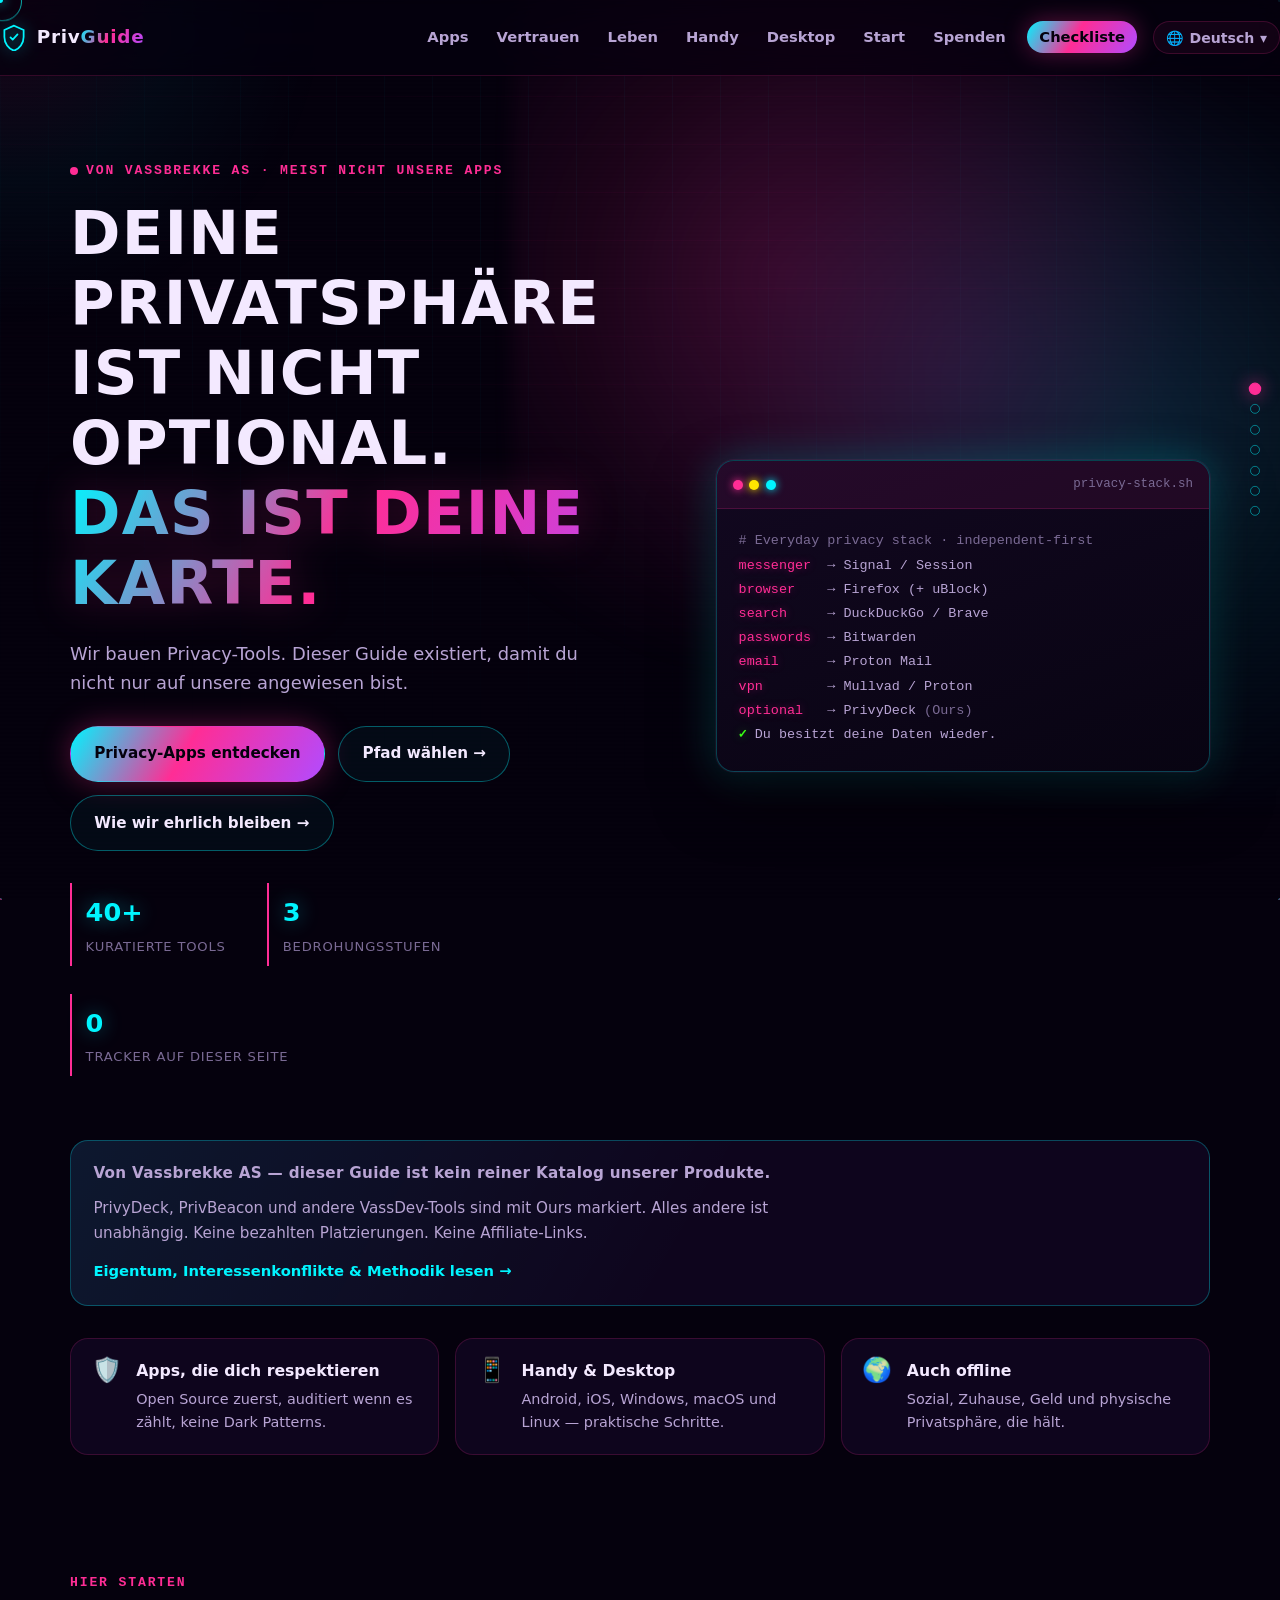
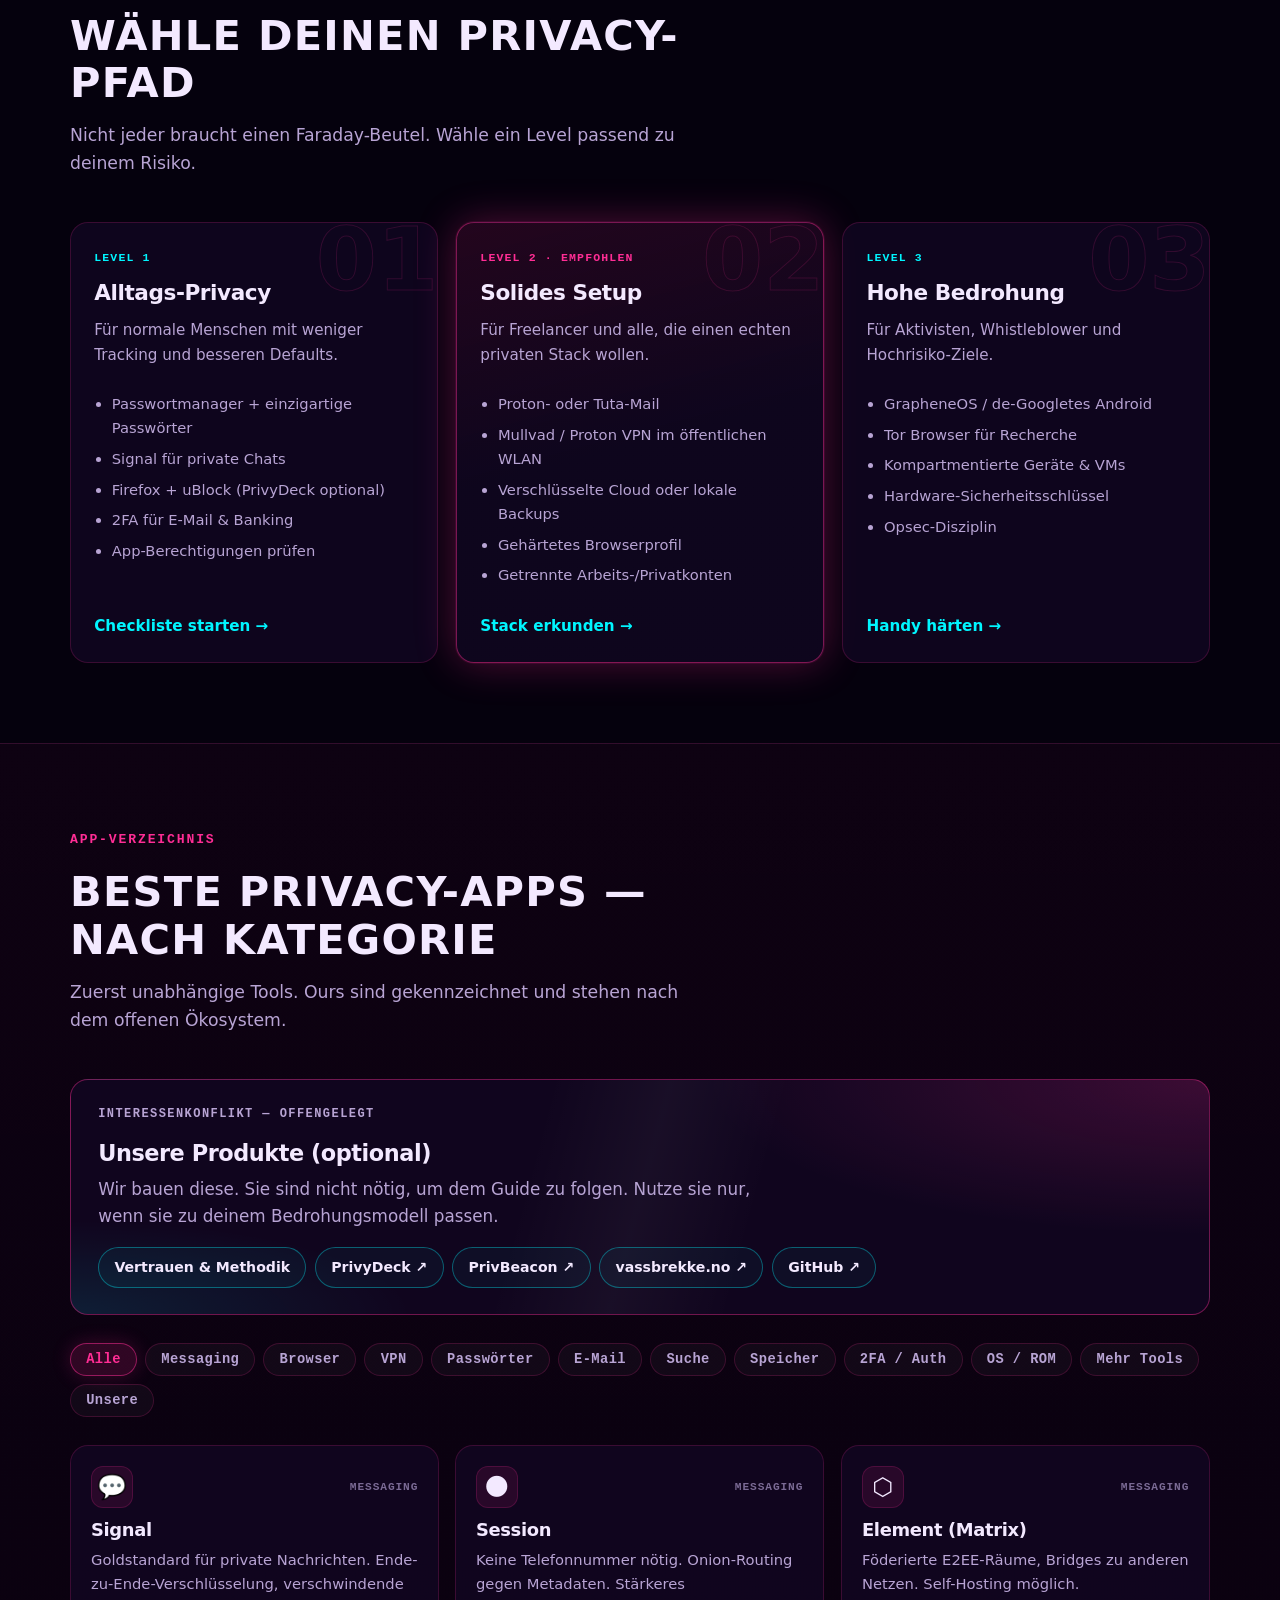
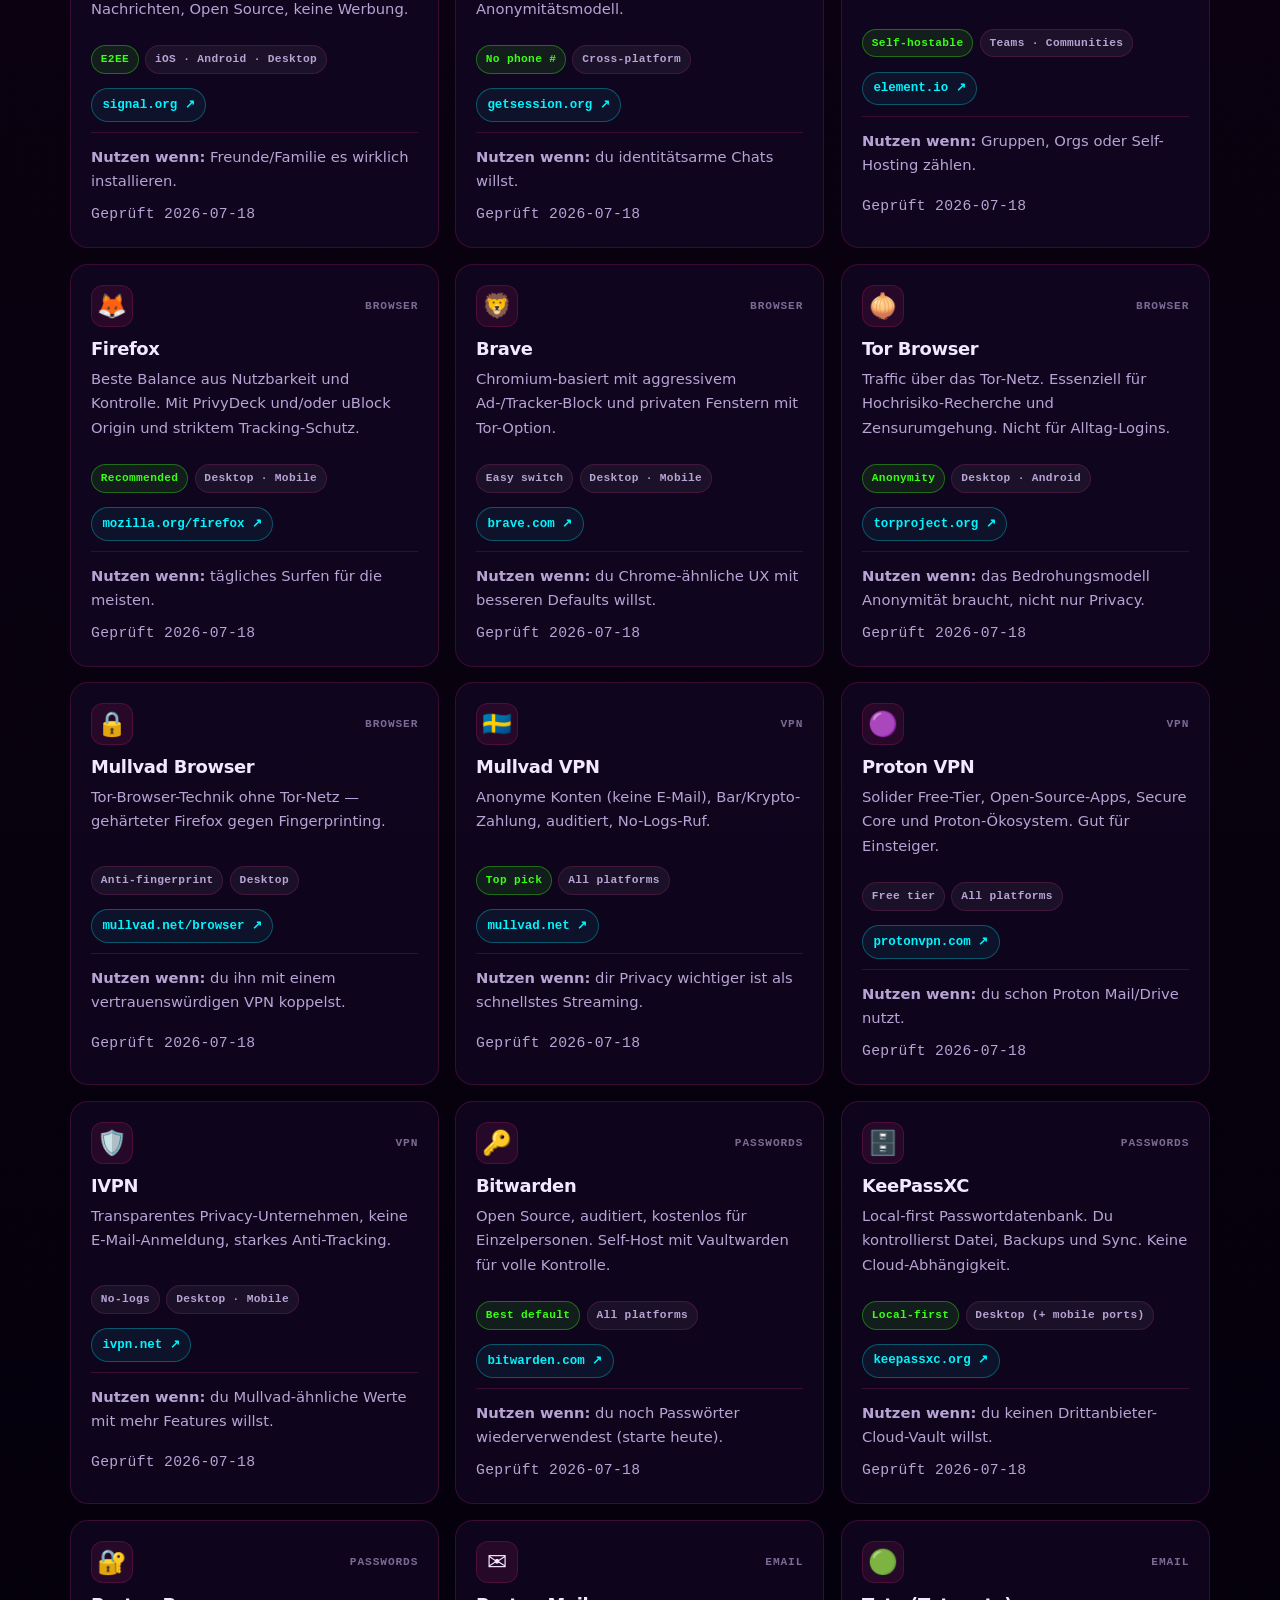
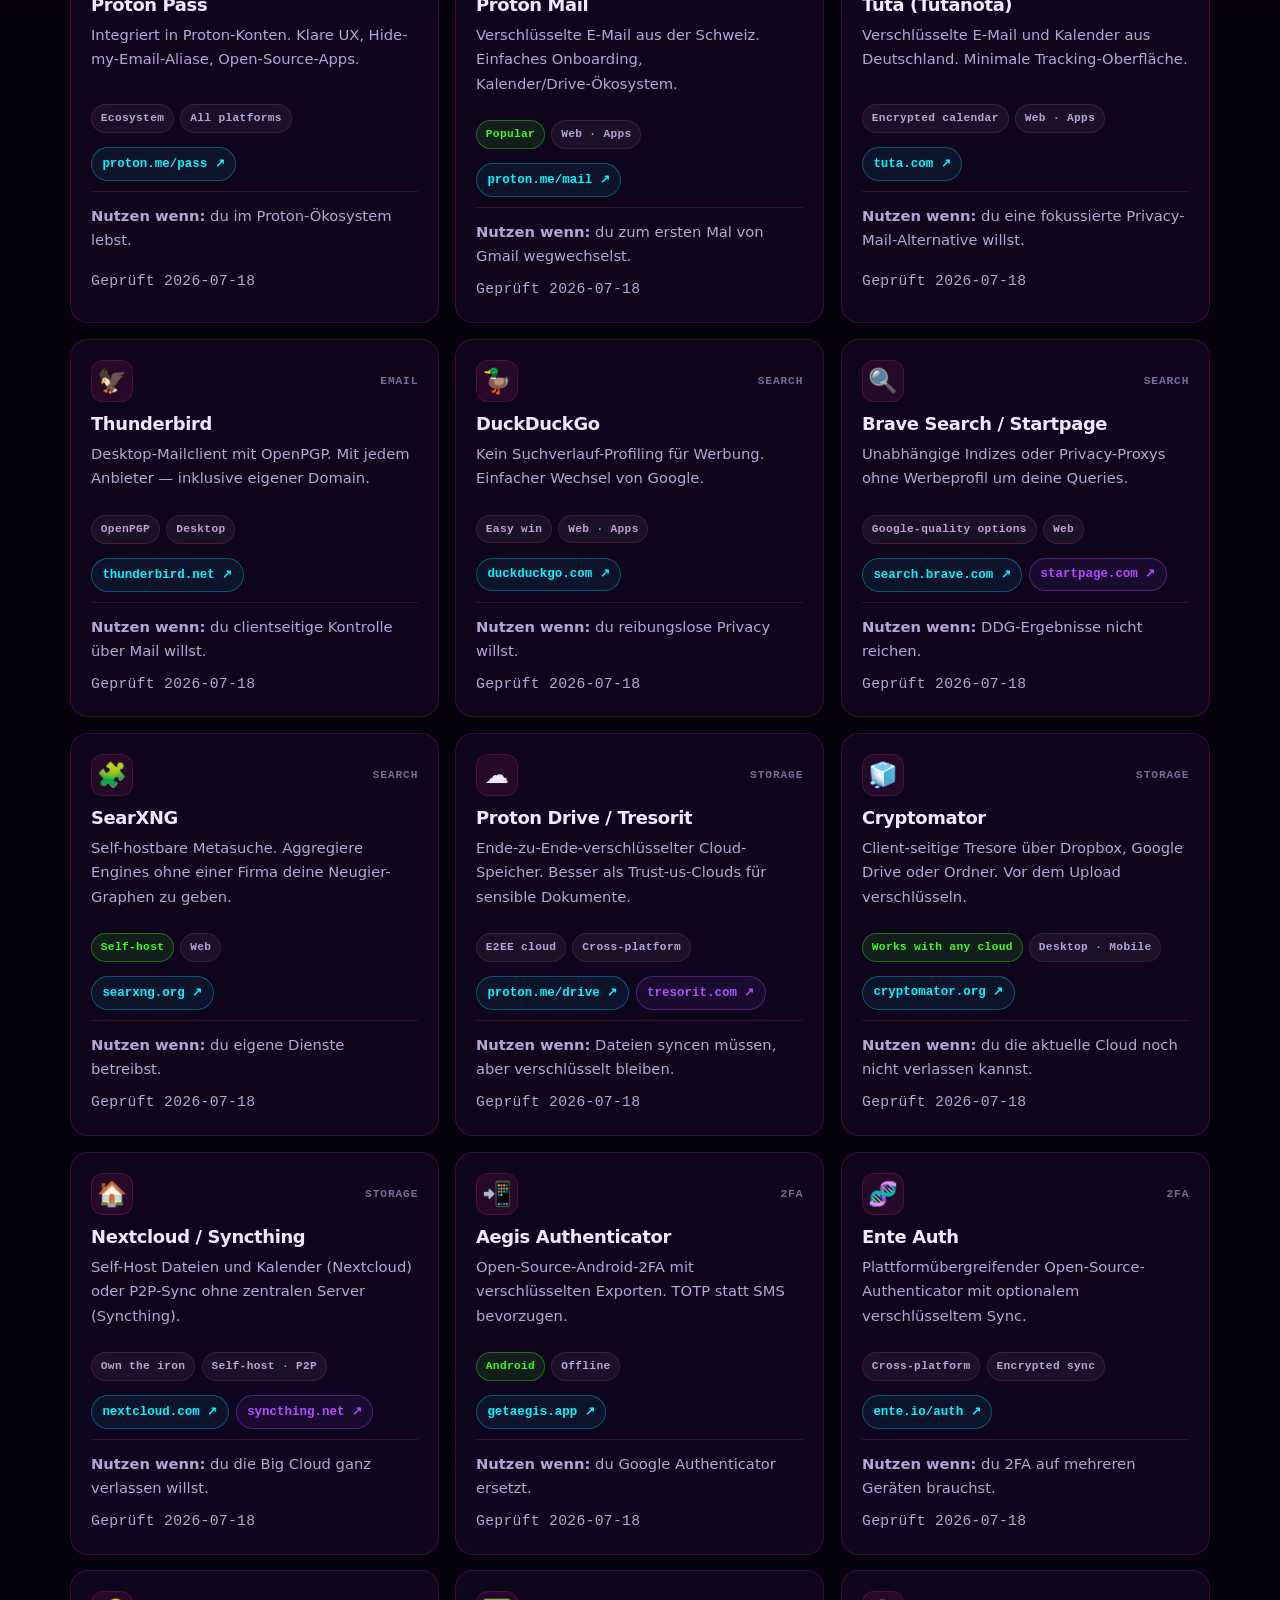
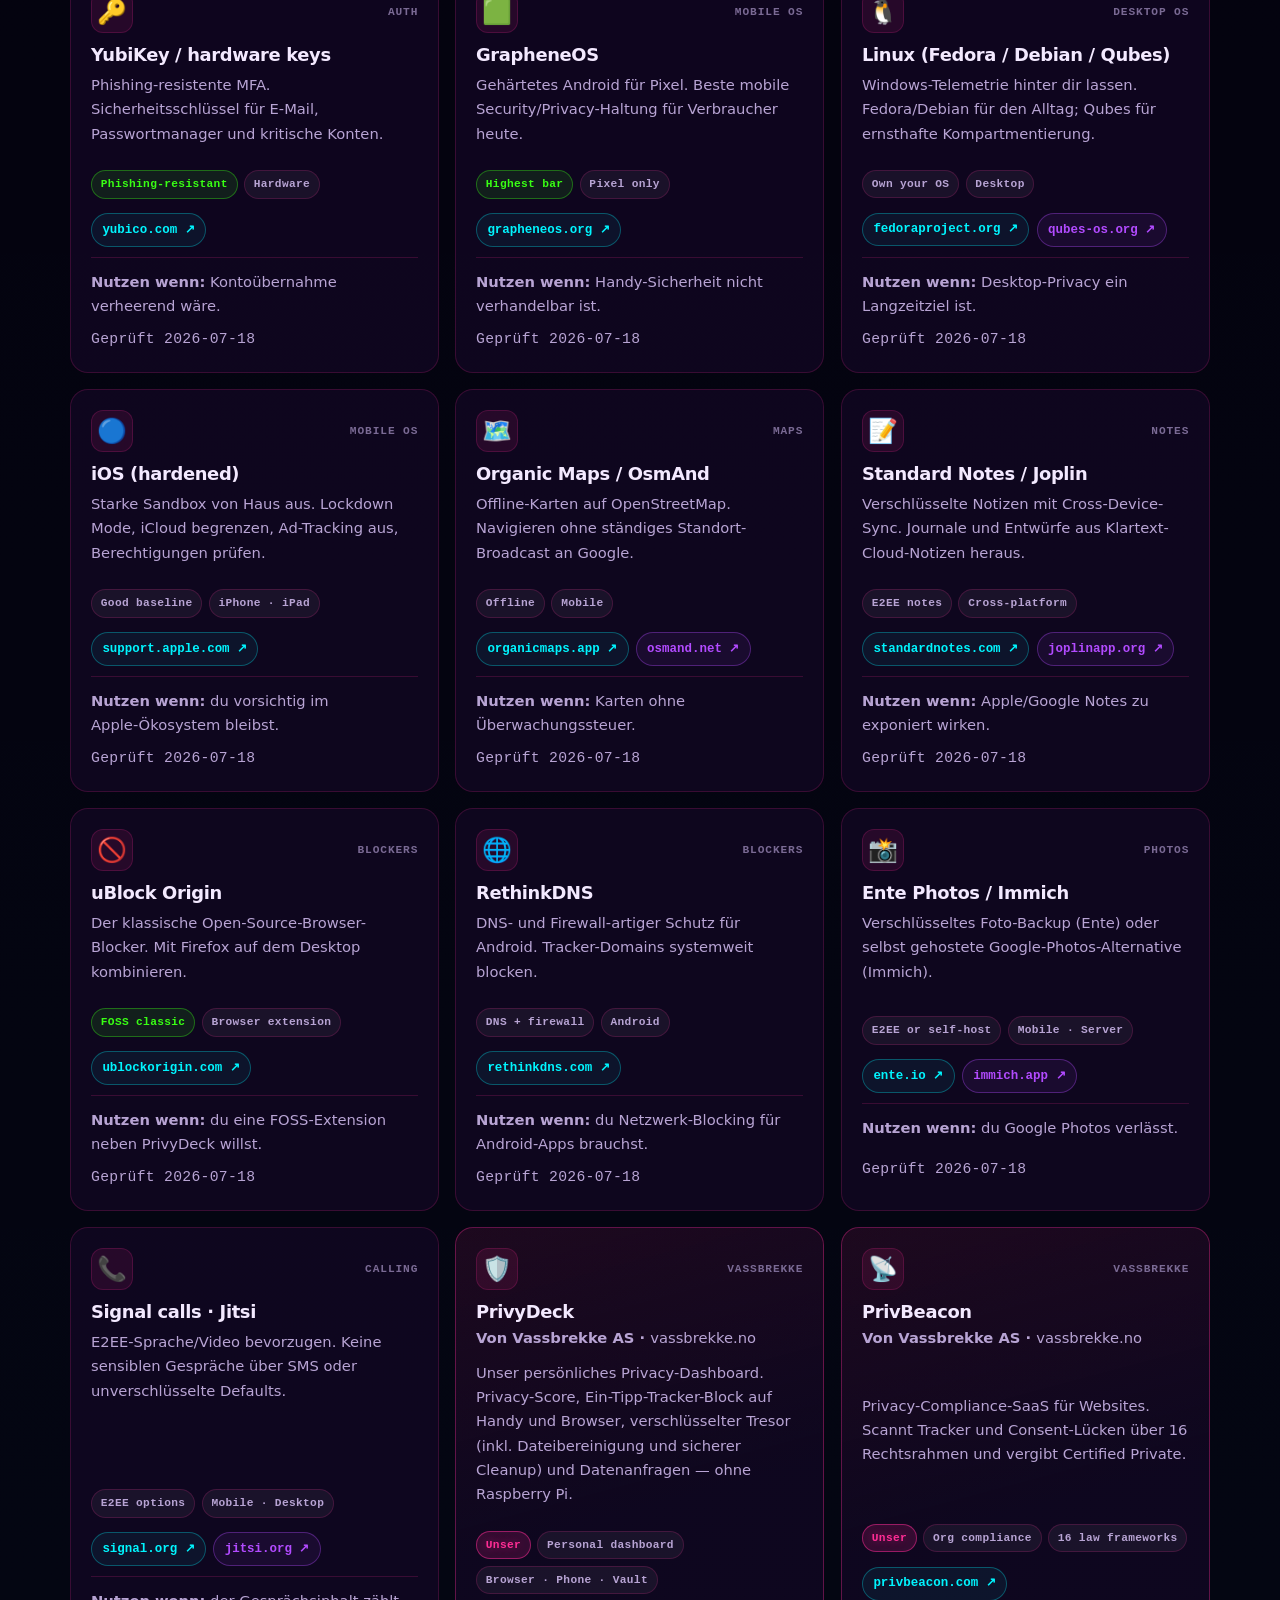
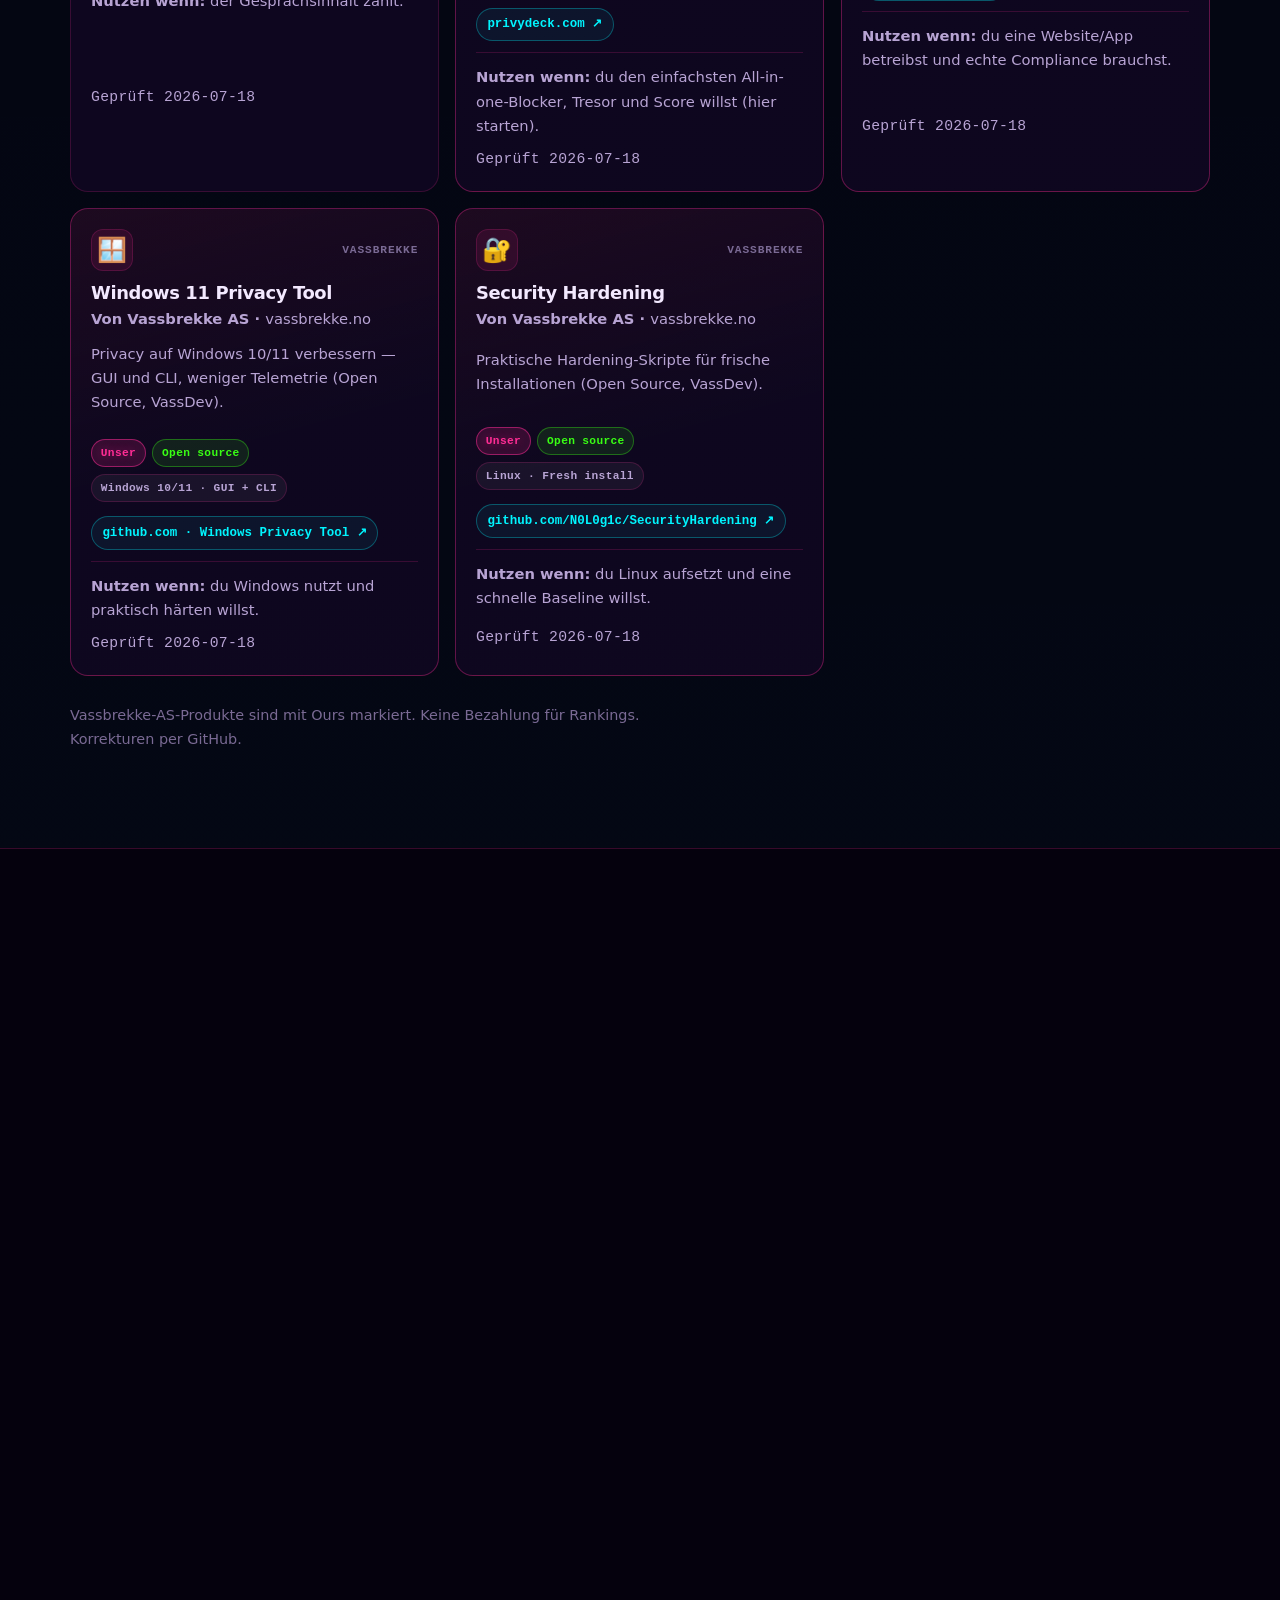
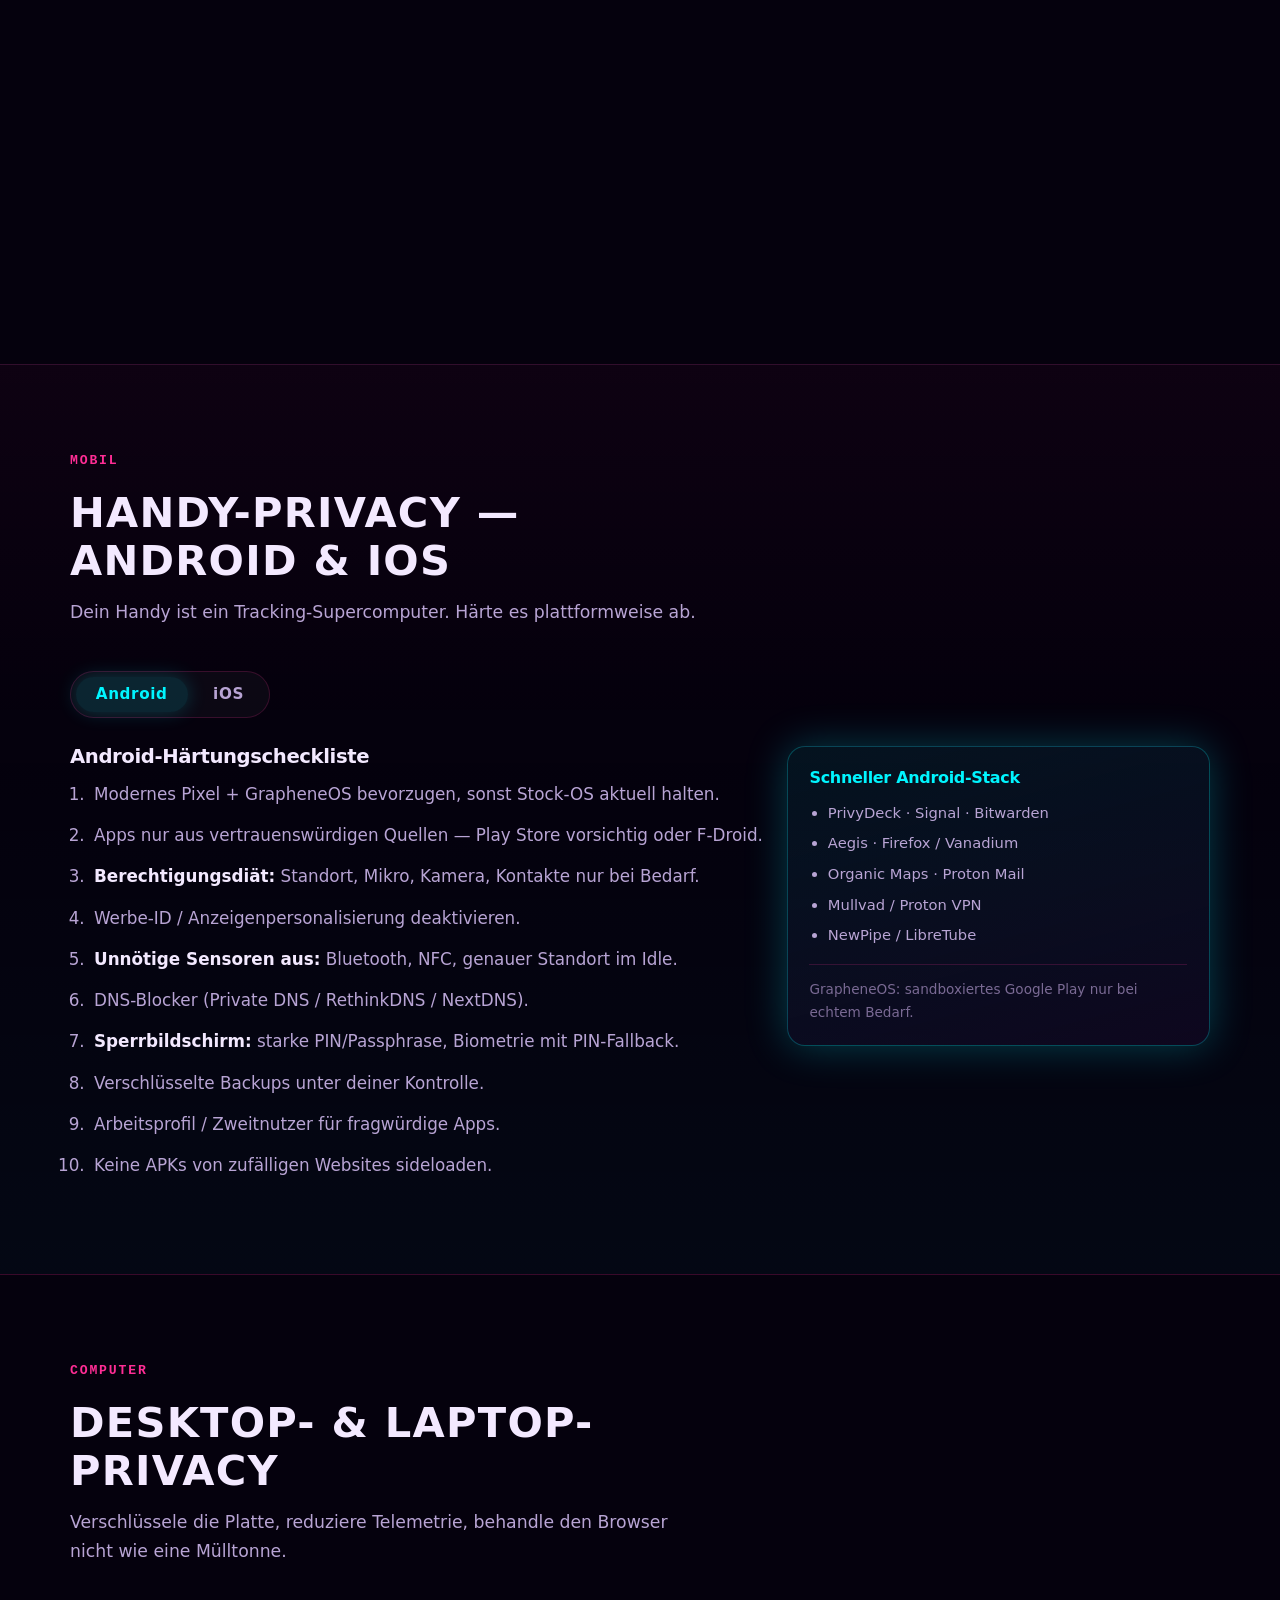
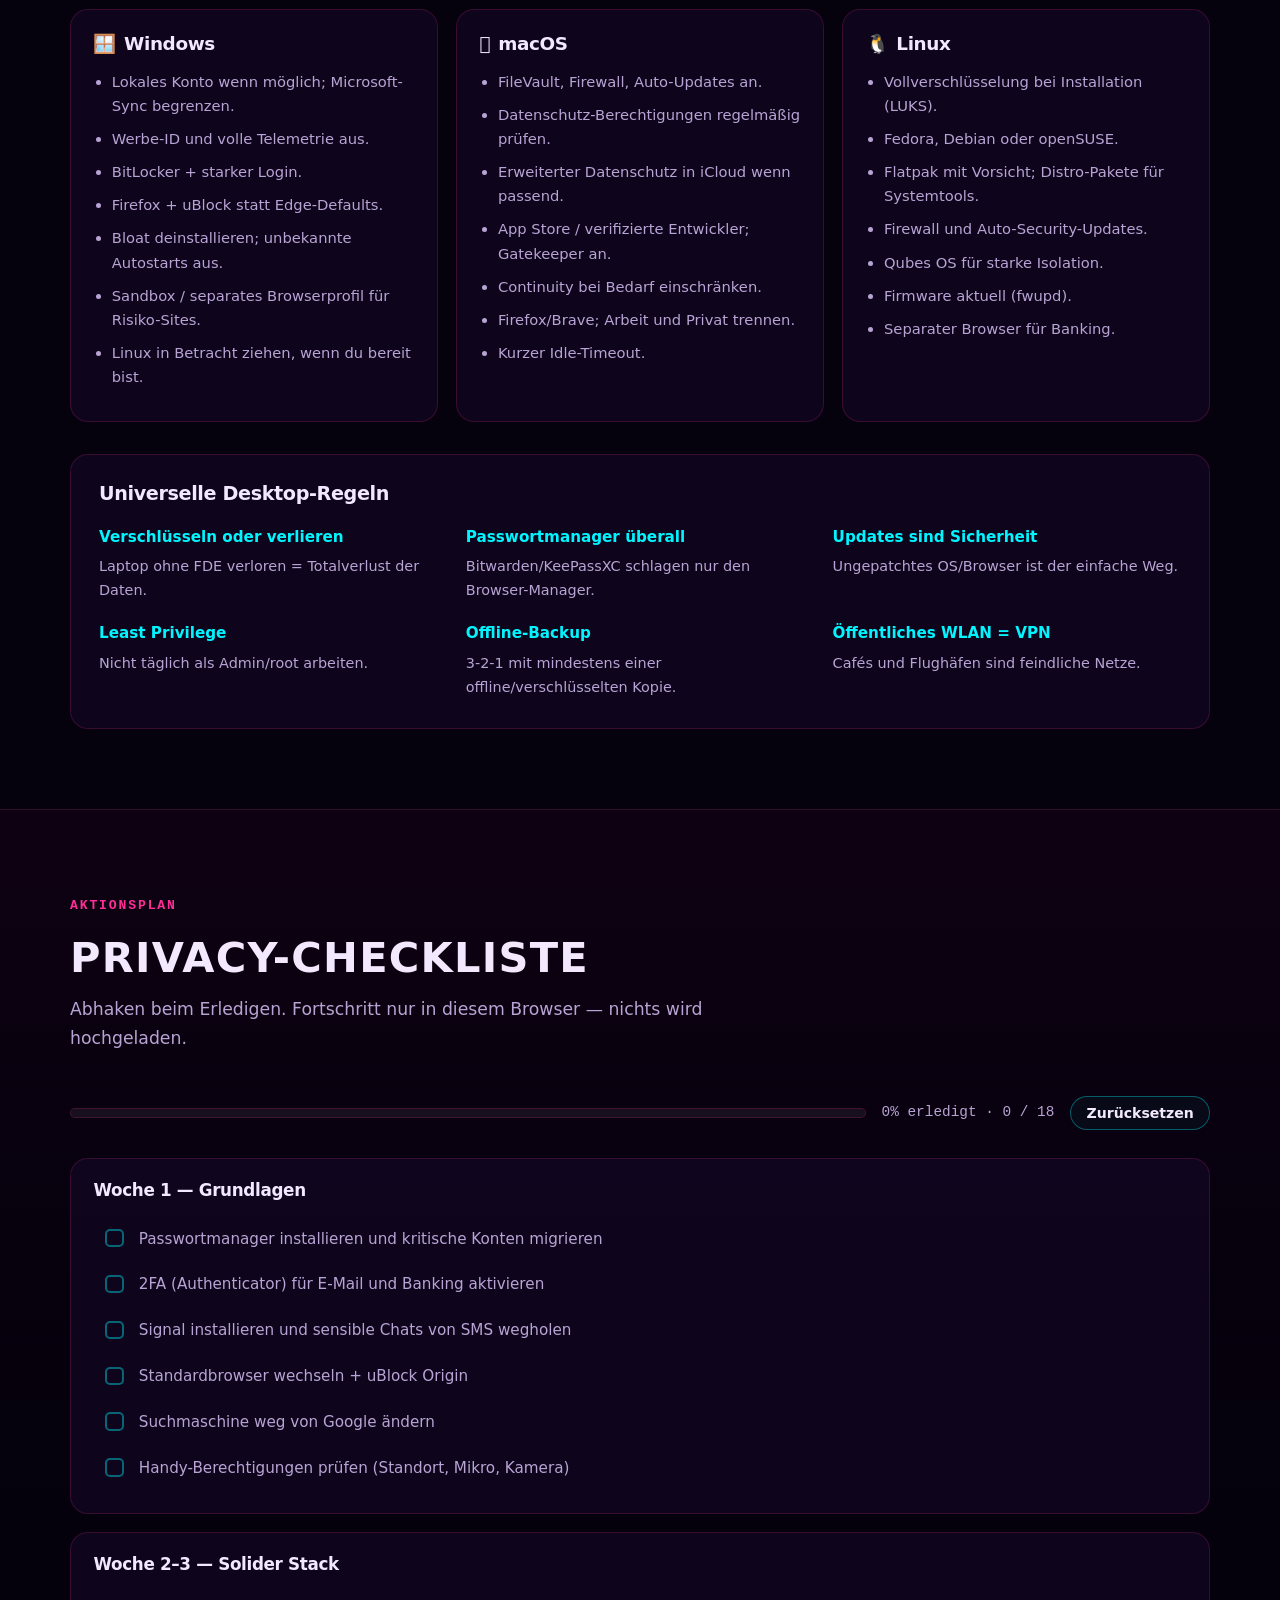
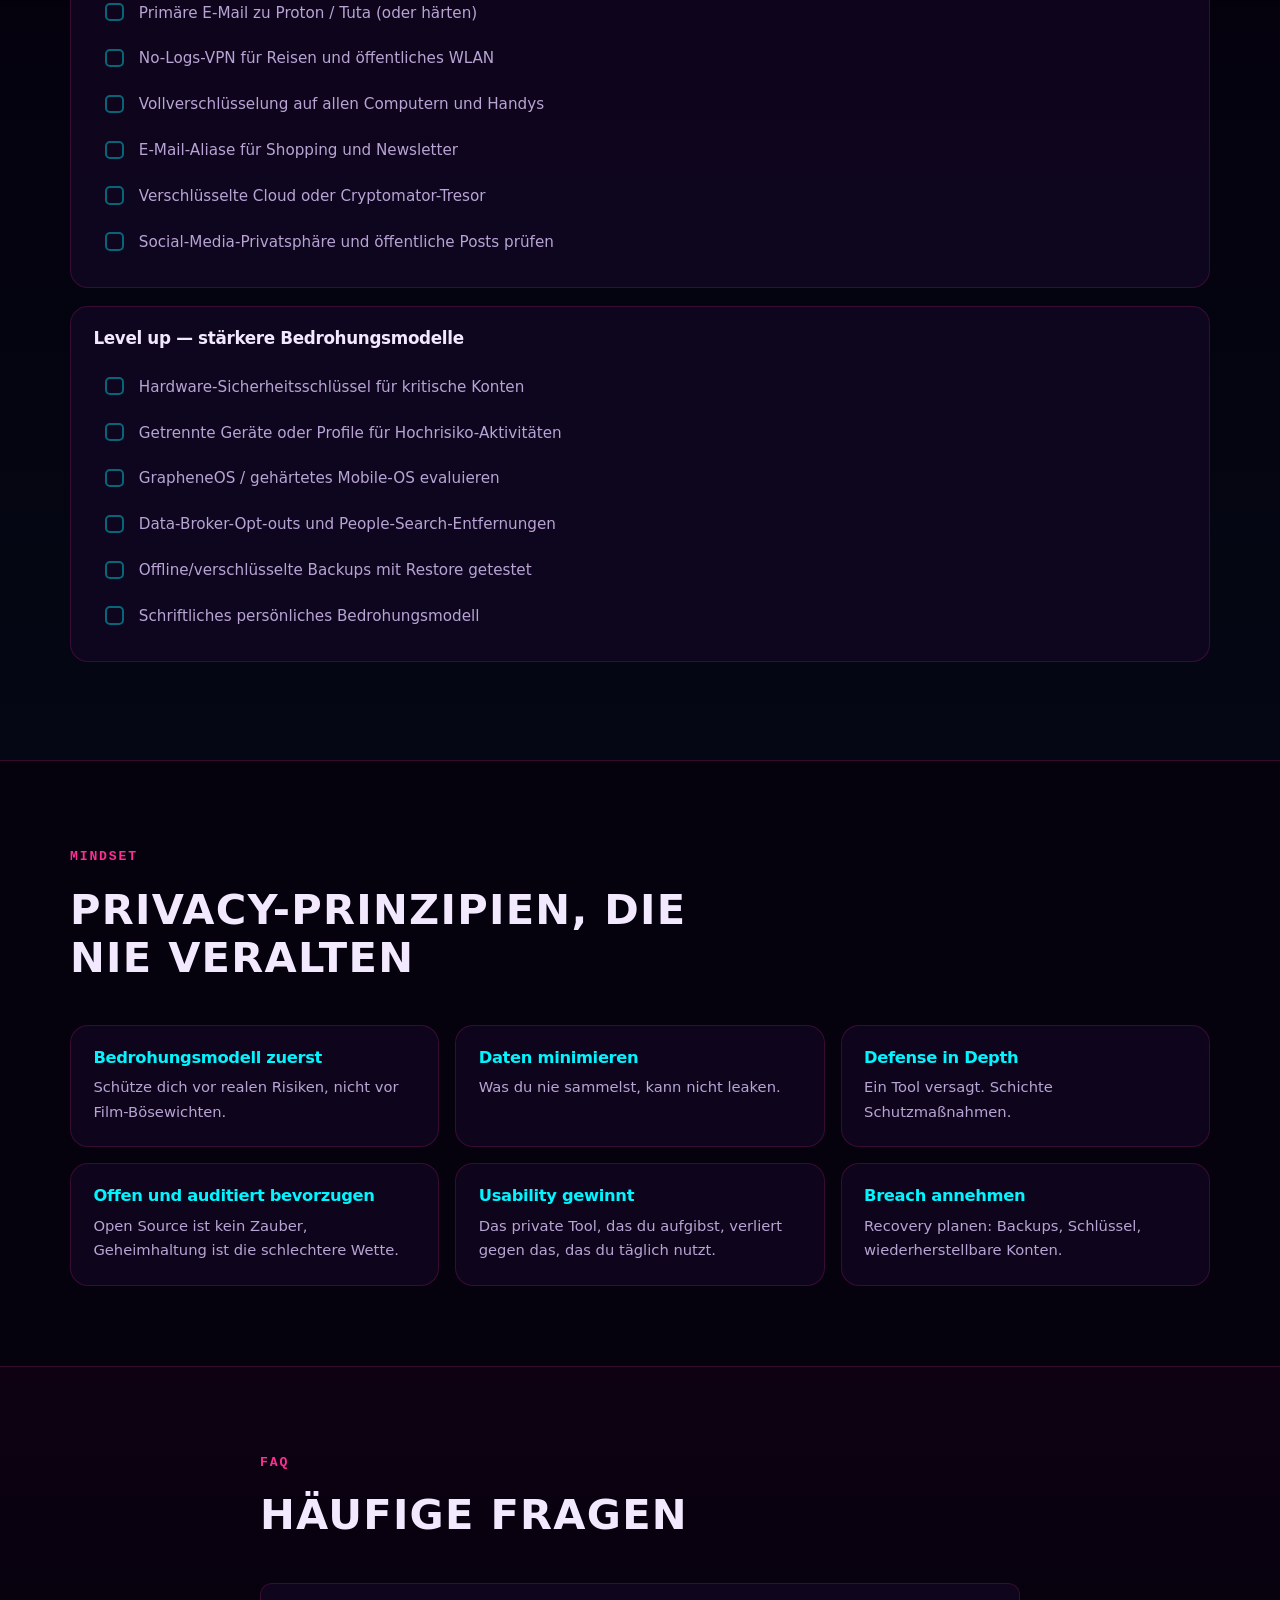
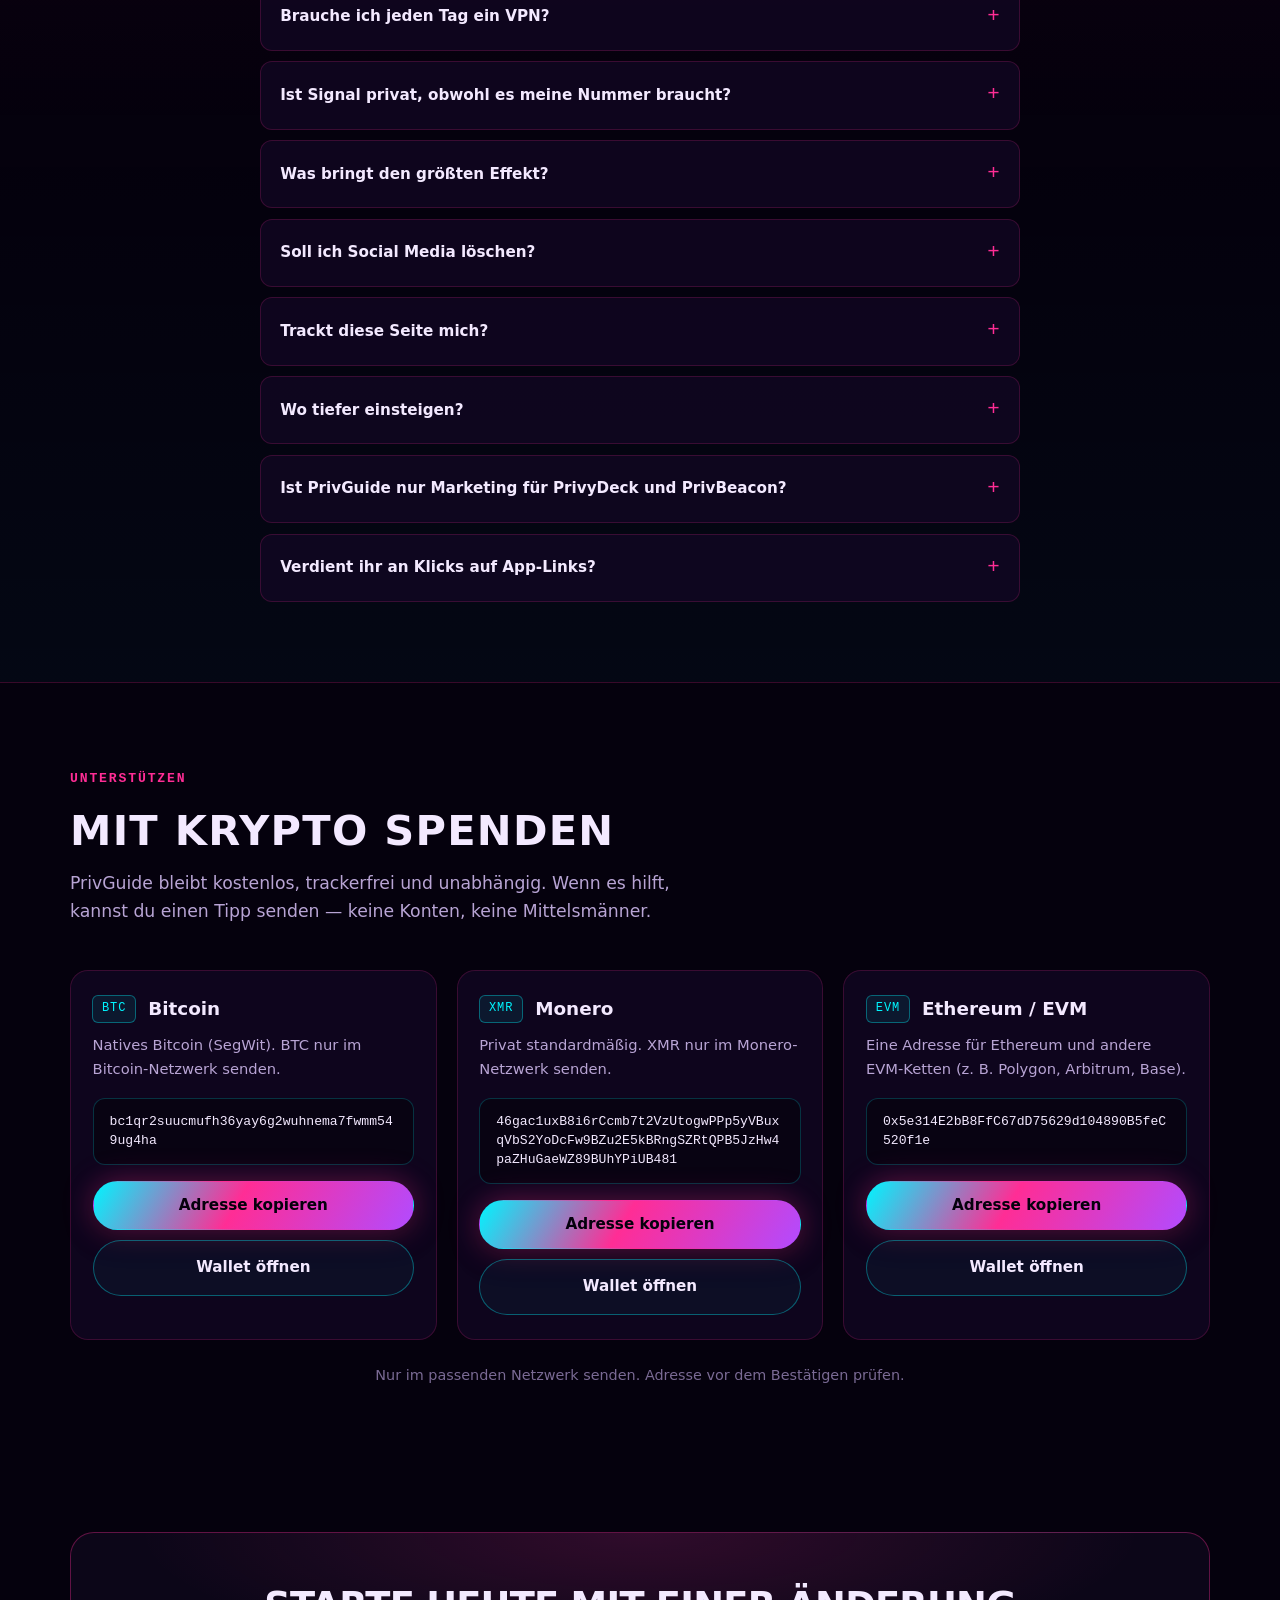
==== commit 8e141c16: "Add Trust page and independent-first editorial disclosures. Disclose ownership and conflicts upfront" ====
--- a/de/index.html
+++ b/de/index.html
@@ -13,37 +13,35 @@
   <meta name="color-scheme" content="dark" />
   <meta name="referrer" content="no-referrer" />
   <meta name="format-detection" content="telephone=no" />
-  <link rel="canonical" href="https://privguide.example/de/" />
-  <link rel="alternate" hreflang="en" href="https://privguide.example/" />
-  <link rel="alternate" hreflang="no" href="https://privguide.example/no/" />
-  <link rel="alternate" hreflang="es" href="https://privguide.example/es/" />
-  <link rel="alternate" hreflang="de" href="https://privguide.example/de/" />
-  <link rel="alternate" hreflang="fr" href="https://privguide.example/fr/" />
-  <link rel="alternate" hreflang="x-default" href="https://privguide.example/" />
+  <link rel="canonical" href="https://www.privguide.com/de/" />
+  <link rel="alternate" hreflang="en" href="https://www.privguide.com/" />
+  <link rel="alternate" hreflang="no" href="https://www.privguide.com/no/" />
+  <link rel="alternate" hreflang="es" href="https://www.privguide.com/es/" />
+  <link rel="alternate" hreflang="de" href="https://www.privguide.com/de/" />
+  <link rel="alternate" hreflang="fr" href="https://www.privguide.com/fr/" />
+  <link rel="alternate" hreflang="x-default" href="https://www.privguide.com/" />
 
   <!-- Open Graph -->
   <meta property="og:type" content="website" />
   <meta property="og:site_name" content="PrivGuide" />
   <meta property="og:title" content="PrivGuide — Beste Privacy-Apps & persönlicher Datenschutz-Guide" />
   <meta property="og:description" content="Ultimativer Datenschutz-Guide: beste Privacy-Apps (Signal, Bitwarden, Mullvad, Proton), Android & iOS härten, Windows/macOS/Linux sichern, Alltagsschutz." />
-  <meta property="og:url" content="https://privguide.example/de/" />
+  <meta property="og:url" content="https://www.privguide.com/de/" />
   <meta property="og:locale" content="de_DE" />
-  <meta property="og:image" content="https://privguide.example/assets/og-cover.svg" />
+  <meta property="og:image" content="https://www.privguide.com/assets/og-cover.svg" />
   <meta property="og:image:alt" content="PrivGuide — privacy apps and personal privacy guide" />
 
   <!-- Twitter -->
   <meta name="twitter:card" content="summary_large_image" />
   <meta name="twitter:title" content="PrivGuide — Beste Privacy-Apps & persönlicher Datenschutz-Guide" />
   <meta name="twitter:description" content="Ultimativer Datenschutz-Guide: beste Privacy-Apps (Signal, Bitwarden, Mullvad, Proton), Android & iOS härten, Windows/macOS/Linux sichern, Alltagsschutz." />
-  <meta name="twitter:image" content="https://privguide.example/assets/og-cover.svg" />
+  <meta name="twitter:image" content="https://www.privguide.com/assets/og-cover.svg" />
 
   <link rel="icon" href="../assets/favicon.svg" type="image/svg+xml" />
   <link rel="apple-touch-icon" href="../assets/favicon.svg" />
   <link rel="manifest" href="../site.webmanifest" />
 
-  <link rel="preconnect" href="https://fonts.googleapis.com" />
-  <link rel="preconnect" href="https://fonts.gstatic.com" crossorigin />
-  <link href="https://fonts.googleapis.com/css2?family=Exo+2:wght@400;500;600;700&family=Orbitron:wght@500;600;700;800&family=Share+Tech+Mono&display=swap" rel="stylesheet" />
+  <!-- Fonts: system/UI stacks only — no Google Fonts or other third-party font CDNs -->
   <link rel="stylesheet" href="../css/styles.css" />
 
   <script type="application/ld+json">
@@ -51,12 +49,12 @@
   "@context": "https://schema.org",
   "@type": "WebSite",
   "name": "PrivGuide",
-  "url": "https://privguide.example/de/",
+  "url": "https://www.privguide.com/de/",
   "description": "Ultimativer Datenschutz-Guide: beste Privacy-Apps (Signal, Bitwarden, Mullvad, Proton), Android & iOS härten, Windows/macOS/Linux sichern, Alltagsschutz.",
   "inLanguage": "de",
   "potentialAction": {
     "@type": "SearchAction",
-    "target": "https://privguide.example/de/#apps",
+    "target": "https://www.privguide.com/de/#apps",
     "query-input": "required name=search_term_string"
   }
 }
@@ -67,12 +65,12 @@
   "@type": "WebPage",
   "name": "PrivGuide — Beste Privacy-Apps & persönlicher Datenschutz-Guide",
   "description": "Ultimativer Datenschutz-Guide: beste Privacy-Apps (Signal, Bitwarden, Mullvad, Proton), Android & iOS härten, Windows/macOS/Linux sichern, Alltagsschutz.",
-  "url": "https://privguide.example/de/",
+  "url": "https://www.privguide.com/de/",
   "inLanguage": "de",
   "isPartOf": {
     "@type": "WebSite",
     "name": "PrivGuide",
-    "url": "https://privguide.example"
+    "url": "https://www.privguide.com"
   },
   "publisher": {
     "@type": "Organization",
@@ -94,7 +92,7 @@
     "name": "Digital privacy",
     "description": "Personal privacy apps, phone hardening, desktop security, and everyday privacy habits"
   },
-  "primaryImageOfPage": "https://privguide.example/assets/og-cover.svg"
+  "primaryImageOfPage": "https://www.privguide.com/assets/og-cover.svg"
 }
   </script>
   <script type="application/ld+json">
@@ -108,6 +106,414 @@
       "position": 1,
       "item": {
         "@type": "SoftwareApplication",
+        "name": "Signal",
+        "url": "https://signal.org",
+        "applicationCategory": "SecurityApplication",
+        "operatingSystem": "Android, iOS, Windows, macOS, Linux",
+        "description": "Goldstandard für private Nachrichten. Ende-zu-Ende-Verschlüsselung, verschwindende Nachrichten, Open Source, keine Werbung."
+      }
+    },
+    {
+      "@type": "ListItem",
+      "position": 2,
+      "item": {
+        "@type": "SoftwareApplication",
+        "name": "Session",
+        "url": "https://getsession.org",
+        "applicationCategory": "SecurityApplication",
+        "operatingSystem": "Android, iOS, Windows, macOS, Linux",
+        "description": "Keine Telefonnummer nötig. Onion-Routing gegen Metadaten. Stärkeres Anonymitätsmodell."
+      }
+    },
+    {
+      "@type": "ListItem",
+      "position": 3,
+      "item": {
+        "@type": "SoftwareApplication",
+        "name": "Element (Matrix)",
+        "url": "https://element.io",
+        "applicationCategory": "SecurityApplication",
+        "operatingSystem": "Android, iOS, Windows, macOS, Linux",
+        "description": "Föderierte E2EE-Räume, Bridges zu anderen Netzen. Self-Hosting möglich."
+      }
+    },
+    {
+      "@type": "ListItem",
+      "position": 4,
+      "item": {
+        "@type": "SoftwareApplication",
+        "name": "Firefox",
+        "url": "https://www.mozilla.org/firefox/",
+        "applicationCategory": "SecurityApplication",
+        "operatingSystem": "Android, iOS, Windows, macOS, Linux",
+        "description": "Beste Balance aus Nutzbarkeit und Kontrolle. Mit PrivyDeck und/oder uBlock Origin und striktem Tracking-Schutz."
+      }
+    },
+    {
+      "@type": "ListItem",
+      "position": 5,
+      "item": {
+        "@type": "SoftwareApplication",
+        "name": "Brave",
+        "url": "https://brave.com",
+        "applicationCategory": "SecurityApplication",
+        "operatingSystem": "Android, iOS, Windows, macOS, Linux",
+        "description": "Chromium-basiert mit aggressivem Ad-/Tracker-Block und privaten Fenstern mit Tor-Option."
+      }
+    },
+    {
+      "@type": "ListItem",
+      "position": 6,
+      "item": {
+        "@type": "SoftwareApplication",
+        "name": "Tor Browser",
+        "url": "https://www.torproject.org",
+        "applicationCategory": "SecurityApplication",
+        "operatingSystem": "Android, iOS, Windows, macOS, Linux",
+        "description": "Traffic über das Tor-Netz. Essenziell für Hochrisiko-Recherche und Zensurumgehung. Nicht für Alltag-Logins."
+      }
+    },
+    {
+      "@type": "ListItem",
+      "position": 7,
+      "item": {
+        "@type": "SoftwareApplication",
+        "name": "Mullvad Browser",
+        "url": "https://mullvad.net/browser",
+        "applicationCategory": "SecurityApplication",
+        "operatingSystem": "Android, iOS, Windows, macOS, Linux",
+        "description": "Tor-Browser-Technik ohne Tor-Netz — gehärteter Firefox gegen Fingerprinting."
+      }
+    },
+    {
+      "@type": "ListItem",
+      "position": 8,
+      "item": {
+        "@type": "SoftwareApplication",
+        "name": "Mullvad VPN",
+        "url": "https://mullvad.net",
+        "applicationCategory": "SecurityApplication",
+        "operatingSystem": "Android, iOS, Windows, macOS, Linux",
+        "description": "Anonyme Konten (keine E-Mail), Bar/Krypto-Zahlung, auditiert, No-Logs-Ruf."
+      }
+    },
+    {
+      "@type": "ListItem",
+      "position": 9,
+      "item": {
+        "@type": "SoftwareApplication",
+        "name": "Proton VPN",
+        "url": "https://protonvpn.com",
+        "applicationCategory": "SecurityApplication",
+        "operatingSystem": "Android, iOS, Windows, macOS, Linux",
+        "description": "Solider Free-Tier, Open-Source-Apps, Secure Core und Proton-Ökosystem. Gut für Einsteiger."
+      }
+    },
+    {
+      "@type": "ListItem",
+      "position": 10,
+      "item": {
+        "@type": "SoftwareApplication",
+        "name": "IVPN",
+        "url": "https://www.ivpn.net",
+        "applicationCategory": "SecurityApplication",
+        "operatingSystem": "Android, iOS, Windows, macOS, Linux",
+        "description": "Transparentes Privacy-Unternehmen, keine E-Mail-Anmeldung, starkes Anti-Tracking."
+      }
+    },
+    {
+      "@type": "ListItem",
+      "position": 11,
+      "item": {
+        "@type": "SoftwareApplication",
+        "name": "Bitwarden",
+        "url": "https://bitwarden.com",
+        "applicationCategory": "SecurityApplication",
+        "operatingSystem": "Android, iOS, Windows, macOS, Linux",
+        "description": "Open Source, auditiert, kostenlos für Einzelpersonen. Self-Host mit Vaultwarden für volle Kontrolle."
+      }
+    },
+    {
+      "@type": "ListItem",
+      "position": 12,
+      "item": {
+        "@type": "SoftwareApplication",
+        "name": "KeePassXC",
+        "url": "https://keepassxc.org",
+        "applicationCategory": "SecurityApplication",
+        "operatingSystem": "Android, iOS, Windows, macOS, Linux",
+        "description": "Local-first Passwortdatenbank. Du kontrollierst Datei, Backups und Sync. Keine Cloud-Abhängigkeit."
+      }
+    },
+    {
+      "@type": "ListItem",
+      "position": 13,
+      "item": {
+        "@type": "SoftwareApplication",
+        "name": "Proton Pass",
+        "url": "https://proton.me/pass",
+        "applicationCategory": "SecurityApplication",
+        "operatingSystem": "Android, iOS, Windows, macOS, Linux",
+        "description": "Integriert in Proton-Konten. Klare UX, Hide-my-Email-Aliase, Open-Source-Apps."
+      }
+    },
+    {
+      "@type": "ListItem",
+      "position": 14,
+      "item": {
+        "@type": "SoftwareApplication",
+        "name": "Proton Mail",
+        "url": "https://proton.me/mail",
+        "applicationCategory": "SecurityApplication",
+        "operatingSystem": "Android, iOS, Windows, macOS, Linux",
+        "description": "Verschlüsselte E-Mail aus der Schweiz. Einfaches Onboarding, Kalender/Drive-Ökosystem."
+      }
+    },
+    {
+      "@type": "ListItem",
+      "position": 15,
+      "item": {
+        "@type": "SoftwareApplication",
+        "name": "Tuta (Tutanota)",
+        "url": "https://tuta.com",
+        "applicationCategory": "SecurityApplication",
+        "operatingSystem": "Android, iOS, Windows, macOS, Linux",
+        "description": "Verschlüsselte E-Mail und Kalender aus Deutschland. Minimale Tracking-Oberfläche."
+      }
+    },
+    {
+      "@type": "ListItem",
+      "position": 16,
+      "item": {
+        "@type": "SoftwareApplication",
+        "name": "Thunderbird",
+        "url": "https://www.thunderbird.net",
+        "applicationCategory": "SecurityApplication",
+        "operatingSystem": "Android, iOS, Windows, macOS, Linux",
+        "description": "Desktop-Mailclient mit OpenPGP. Mit jedem Anbieter — inklusive eigener Domain."
+      }
+    },
+    {
+      "@type": "ListItem",
+      "position": 17,
+      "item": {
+        "@type": "SoftwareApplication",
+        "name": "DuckDuckGo",
+        "url": "https://duckduckgo.com",
+        "applicationCategory": "SecurityApplication",
+        "operatingSystem": "Android, iOS, Windows, macOS, Linux",
+        "description": "Kein Suchverlauf-Profiling für Werbung. Einfacher Wechsel von Google."
+      }
+    },
+    {
+      "@type": "ListItem",
+      "position": 18,
+      "item": {
+        "@type": "SoftwareApplication",
+        "name": "Brave Search / Startpage",
+        "url": "https://search.brave.com",
+        "applicationCategory": "SecurityApplication",
+        "operatingSystem": "Android, iOS, Windows, macOS, Linux",
+        "description": "Unabhängige Indizes oder Privacy-Proxys ohne Werbeprofil um deine Queries."
+      }
+    },
+    {
+      "@type": "ListItem",
+      "position": 19,
+      "item": {
+        "@type": "SoftwareApplication",
+        "name": "SearXNG",
+        "url": "https://searxng.org",
+        "applicationCategory": "SecurityApplication",
+        "operatingSystem": "Android, iOS, Windows, macOS, Linux",
+        "description": "Self-hostbare Metasuche. Aggregiere Engines ohne einer Firma deine Neugier-Graphen zu geben."
+      }
+    },
+    {
+      "@type": "ListItem",
+      "position": 20,
+      "item": {
+        "@type": "SoftwareApplication",
+        "name": "Proton Drive / Tresorit",
+        "url": "https://proton.me/drive",
+        "applicationCategory": "SecurityApplication",
+        "operatingSystem": "Android, iOS, Windows, macOS, Linux",
+        "description": "Ende-zu-Ende-verschlüsselter Cloud-Speicher. Besser als Trust-us-Clouds für sensible Dokumente."
+      }
+    },
+    {
+      "@type": "ListItem",
+      "position": 21,
+      "item": {
+        "@type": "SoftwareApplication",
+        "name": "Cryptomator",
+        "url": "https://cryptomator.org",
+        "applicationCategory": "SecurityApplication",
+        "operatingSystem": "Android, iOS, Windows, macOS, Linux",
+        "description": "Client-seitige Tresore über Dropbox, Google Drive oder Ordner. Vor dem Upload verschlüsseln."
+      }
+    },
+    {
+      "@type": "ListItem",
+      "position": 22,
+      "item": {
+        "@type": "SoftwareApplication",
+        "name": "Nextcloud / Syncthing",
+        "url": "https://nextcloud.com",
+        "applicationCategory": "SecurityApplication",
+        "operatingSystem": "Android, iOS, Windows, macOS, Linux",
+        "description": "Self-Host Dateien und Kalender (Nextcloud) oder P2P-Sync ohne zentralen Server (Syncthing)."
+      }
+    },
+    {
+      "@type": "ListItem",
+      "position": 23,
+      "item": {
+        "@type": "SoftwareApplication",
+        "name": "Aegis Authenticator",
+        "url": "https://getaegis.app",
+        "applicationCategory": "SecurityApplication",
+        "operatingSystem": "Android, iOS, Windows, macOS, Linux",
+        "description": "Open-Source-Android-2FA mit verschlüsselten Exporten. TOTP statt SMS bevorzugen."
+      }
+    },
+    {
+      "@type": "ListItem",
+      "position": 24,
+      "item": {
+        "@type": "SoftwareApplication",
+        "name": "Ente Auth",
+        "url": "https://ente.io/auth",
+        "applicationCategory": "SecurityApplication",
+        "operatingSystem": "Android, iOS, Windows, macOS, Linux",
+        "description": "Plattformübergreifender Open-Source-Authenticator mit optionalem verschlüsseltem Sync."
+      }
+    },
+    {
+      "@type": "ListItem",
+      "position": 25,
+      "item": {
+        "@type": "SoftwareApplication",
+        "name": "YubiKey / hardware keys",
+        "url": "https://www.yubico.com",
+        "applicationCategory": "SecurityApplication",
+        "operatingSystem": "Android, iOS, Windows, macOS, Linux",
+        "description": "Phishing-resistente MFA. Sicherheitsschlüssel für E-Mail, Passwortmanager und kritische Konten."
+      }
+    },
+    {
+      "@type": "ListItem",
+      "position": 26,
+      "item": {
+        "@type": "SoftwareApplication",
+        "name": "GrapheneOS",
+        "url": "https://grapheneos.org",
+        "applicationCategory": "SecurityApplication",
+        "operatingSystem": "Android, iOS, Windows, macOS, Linux",
+        "description": "Gehärtetes Android für Pixel. Beste mobile Security/Privacy-Haltung für Verbraucher heute."
+      }
+    },
+    {
+      "@type": "ListItem",
+      "position": 27,
+      "item": {
+        "@type": "SoftwareApplication",
+        "name": "Linux (Fedora / Debian / Qubes)",
+        "url": "https://fedoraproject.org",
+        "applicationCategory": "SecurityApplication",
+        "operatingSystem": "Android, iOS, Windows, macOS, Linux",
+        "description": "Windows-Telemetrie hinter dir lassen. Fedora/Debian für den Alltag; Qubes für ernsthafte Kompartmentierung."
+      }
+    },
+    {
+      "@type": "ListItem",
+      "position": 28,
+      "item": {
+        "@type": "SoftwareApplication",
+        "name": "iOS (hardened)",
+        "url": "https://support.apple.com/guide/iphone/protect-your-web-browsing-iph01f4a43a5/ios",
+        "applicationCategory": "SecurityApplication",
+        "operatingSystem": "Android, iOS, Windows, macOS, Linux",
+        "description": "Starke Sandbox von Haus aus. Lockdown Mode, iCloud begrenzen, Ad-Tracking aus, Berechtigungen prüfen."
+      }
+    },
+    {
+      "@type": "ListItem",
+      "position": 29,
+      "item": {
+        "@type": "SoftwareApplication",
+        "name": "Organic Maps / OsmAnd",
+        "url": "https://organicmaps.app",
+        "applicationCategory": "SecurityApplication",
+        "operatingSystem": "Android, iOS, Windows, macOS, Linux",
+        "description": "Offline-Karten auf OpenStreetMap. Navigieren ohne ständiges Standort-Broadcast an Google."
+      }
+    },
+    {
+      "@type": "ListItem",
+      "position": 30,
+      "item": {
+        "@type": "SoftwareApplication",
+        "name": "Standard Notes / Joplin",
+        "url": "https://standardnotes.com",
+        "applicationCategory": "SecurityApplication",
+        "operatingSystem": "Android, iOS, Windows, macOS, Linux",
+        "description": "Verschlüsselte Notizen mit Cross-Device-Sync. Journale und Entwürfe aus Klartext-Cloud-Notizen heraus."
+      }
+    },
+    {
+      "@type": "ListItem",
+      "position": 31,
+      "item": {
+        "@type": "SoftwareApplication",
+        "name": "uBlock Origin",
+        "url": "https://ublockorigin.com",
+        "applicationCategory": "SecurityApplication",
+        "operatingSystem": "Android, iOS, Windows, macOS, Linux",
+        "description": "Der klassische Open-Source-Browser-Blocker. Mit Firefox auf dem Desktop kombinieren."
+      }
+    },
+    {
+      "@type": "ListItem",
+      "position": 32,
+      "item": {
+        "@type": "SoftwareApplication",
+        "name": "RethinkDNS",
+        "url": "https://rethinkdns.com",
+        "applicationCategory": "SecurityApplication",
+        "operatingSystem": "Android, iOS, Windows, macOS, Linux",
+        "description": "DNS- und Firewall-artiger Schutz für Android. Tracker-Domains systemweit blocken."
+      }
+    },
+    {
+      "@type": "ListItem",
+      "position": 33,
+      "item": {
+        "@type": "SoftwareApplication",
+        "name": "Ente Photos / Immich",
+        "url": "https://ente.io",
+        "applicationCategory": "SecurityApplication",
+        "operatingSystem": "Android, iOS, Windows, macOS, Linux",
+        "description": "Verschlüsseltes Foto-Backup (Ente) oder selbst gehostete Google-Photos-Alternative (Immich)."
+      }
+    },
+    {
+      "@type": "ListItem",
+      "position": 34,
+      "item": {
+        "@type": "SoftwareApplication",
+        "name": "Signal calls · Jitsi",
+        "url": "https://signal.org",
+        "applicationCategory": "SecurityApplication",
+        "operatingSystem": "Android, iOS, Windows, macOS, Linux",
+        "description": "E2EE-Sprache/Video bevorzugen. Keine sensiblen Gespräche über SMS oder unverschlüsselte Defaults."
+      }
+    },
+    {
+      "@type": "ListItem",
+      "position": 35,
+      "item": {
+        "@type": "SoftwareApplication",
         "name": "PrivyDeck",
         "url": "https://privydeck.com",
         "applicationCategory": "SecurityApplication",
@@ -117,7 +523,7 @@
     },
     {
       "@type": "ListItem",
-      "position": 2,
+      "position": 36,
       "item": {
         "@type": "SoftwareApplication",
         "name": "PrivBeacon",
@@ -129,7 +535,7 @@
     },
     {
       "@type": "ListItem",
-      "position": 3,
+      "position": 37,
       "item": {
         "@type": "SoftwareApplication",
         "name": "Windows 11 Privacy Tool",
@@ -141,7 +547,7 @@
     },
     {
       "@type": "ListItem",
-      "position": 4,
+      "position": 38,
       "item": {
         "@type": "SoftwareApplication",
         "name": "Security Hardening",
@@ -149,414 +555,6 @@
         "applicationCategory": "SecurityApplication",
         "operatingSystem": "Android, iOS, Windows, macOS, Linux",
         "description": "Praktische Hardening-Skripte für frische Installationen (Open Source, VassDev)."
-      }
-    },
-    {
-      "@type": "ListItem",
-      "position": 5,
-      "item": {
-        "@type": "SoftwareApplication",
-        "name": "Signal",
-        "url": "https://signal.org",
-        "applicationCategory": "SecurityApplication",
-        "operatingSystem": "Android, iOS, Windows, macOS, Linux",
-        "description": "Goldstandard für private Nachrichten. Ende-zu-Ende-Verschlüsselung, verschwindende Nachrichten, Open Source, keine Werbung."
-      }
-    },
-    {
-      "@type": "ListItem",
-      "position": 6,
-      "item": {
-        "@type": "SoftwareApplication",
-        "name": "Session",
-        "url": "https://getsession.org",
-        "applicationCategory": "SecurityApplication",
-        "operatingSystem": "Android, iOS, Windows, macOS, Linux",
-        "description": "Keine Telefonnummer nötig. Onion-Routing gegen Metadaten. Stärkeres Anonymitätsmodell."
-      }
-    },
-    {
-      "@type": "ListItem",
-      "position": 7,
-      "item": {
-        "@type": "SoftwareApplication",
-        "name": "Element (Matrix)",
-        "url": "https://element.io",
-        "applicationCategory": "SecurityApplication",
-        "operatingSystem": "Android, iOS, Windows, macOS, Linux",
-        "description": "Föderierte E2EE-Räume, Bridges zu anderen Netzen. Self-Hosting möglich."
-      }
-    },
-    {
-      "@type": "ListItem",
-      "position": 8,
-      "item": {
-        "@type": "SoftwareApplication",
-        "name": "Firefox",
-        "url": "https://www.mozilla.org/firefox/",
-        "applicationCategory": "SecurityApplication",
-        "operatingSystem": "Android, iOS, Windows, macOS, Linux",
-        "description": "Beste Balance aus Nutzbarkeit und Kontrolle. Mit PrivyDeck und/oder uBlock Origin und striktem Tracking-Schutz."
-      }
-    },
-    {
-      "@type": "ListItem",
-      "position": 9,
-      "item": {
-        "@type": "SoftwareApplication",
-        "name": "Brave",
-        "url": "https://brave.com",
-        "applicationCategory": "SecurityApplication",
-        "operatingSystem": "Android, iOS, Windows, macOS, Linux",
-        "description": "Chromium-basiert mit aggressivem Ad-/Tracker-Block und privaten Fenstern mit Tor-Option."
-      }
-    },
-    {
-      "@type": "ListItem",
-      "position": 10,
-      "item": {
-        "@type": "SoftwareApplication",
-        "name": "Tor Browser",
-        "url": "https://www.torproject.org",
-        "applicationCategory": "SecurityApplication",
-        "operatingSystem": "Android, iOS, Windows, macOS, Linux",
-        "description": "Traffic über das Tor-Netz. Essenziell für Hochrisiko-Recherche und Zensurumgehung. Nicht für Alltag-Logins."
-      }
-    },
-    {
-      "@type": "ListItem",
-      "position": 11,
-      "item": {
-        "@type": "SoftwareApplication",
-        "name": "Mullvad Browser",
-        "url": "https://mullvad.net/browser",
-        "applicationCategory": "SecurityApplication",
-        "operatingSystem": "Android, iOS, Windows, macOS, Linux",
-        "description": "Tor-Browser-Technik ohne Tor-Netz — gehärteter Firefox gegen Fingerprinting."
-      }
-    },
-    {
-      "@type": "ListItem",
-      "position": 12,
-      "item": {
-        "@type": "SoftwareApplication",
-        "name": "Mullvad VPN",
-        "url": "https://mullvad.net",
-        "applicationCategory": "SecurityApplication",
-        "operatingSystem": "Android, iOS, Windows, macOS, Linux",
-        "description": "Anonyme Konten (keine E-Mail), Bar/Krypto-Zahlung, auditiert, No-Logs-Ruf."
-      }
-    },
-    {
-      "@type": "ListItem",
-      "position": 13,
-      "item": {
-        "@type": "SoftwareApplication",
-        "name": "Proton VPN",
-        "url": "https://protonvpn.com",
-        "applicationCategory": "SecurityApplication",
-        "operatingSystem": "Android, iOS, Windows, macOS, Linux",
-        "description": "Solider Free-Tier, Open-Source-Apps, Secure Core und Proton-Ökosystem. Gut für Einsteiger."
-      }
-    },
-    {
-      "@type": "ListItem",
-      "position": 14,
-      "item": {
-        "@type": "SoftwareApplication",
-        "name": "IVPN",
-        "url": "https://www.ivpn.net",
-        "applicationCategory": "SecurityApplication",
-        "operatingSystem": "Android, iOS, Windows, macOS, Linux",
-        "description": "Transparentes Privacy-Unternehmen, keine E-Mail-Anmeldung, starkes Anti-Tracking."
-      }
-    },
-    {
-      "@type": "ListItem",
-      "position": 15,
-      "item": {
-        "@type": "SoftwareApplication",
-        "name": "Bitwarden",
-        "url": "https://bitwarden.com",
-        "applicationCategory": "SecurityApplication",
-        "operatingSystem": "Android, iOS, Windows, macOS, Linux",
-        "description": "Open Source, auditiert, kostenlos für Einzelpersonen. Self-Host mit Vaultwarden für volle Kontrolle."
-      }
-    },
-    {
-      "@type": "ListItem",
-      "position": 16,
-      "item": {
-        "@type": "SoftwareApplication",
-        "name": "KeePassXC",
-        "url": "https://keepassxc.org",
-        "applicationCategory": "SecurityApplication",
-        "operatingSystem": "Android, iOS, Windows, macOS, Linux",
-        "description": "Local-first Passwortdatenbank. Du kontrollierst Datei, Backups und Sync. Keine Cloud-Abhängigkeit."
-      }
-    },
-    {
-      "@type": "ListItem",
-      "position": 17,
-      "item": {
-        "@type": "SoftwareApplication",
-        "name": "Proton Pass",
-        "url": "https://proton.me/pass",
-        "applicationCategory": "SecurityApplication",
-        "operatingSystem": "Android, iOS, Windows, macOS, Linux",
-        "description": "Integriert in Proton-Konten. Klare UX, Hide-my-Email-Aliase, Open-Source-Apps."
-      }
-    },
-    {
-      "@type": "ListItem",
-      "position": 18,
-      "item": {
-        "@type": "SoftwareApplication",
-        "name": "Proton Mail",
-        "url": "https://proton.me/mail",
-        "applicationCategory": "SecurityApplication",
-        "operatingSystem": "Android, iOS, Windows, macOS, Linux",
-        "description": "Verschlüsselte E-Mail aus der Schweiz. Einfaches Onboarding, Kalender/Drive-Ökosystem."
-      }
-    },
-    {
-      "@type": "ListItem",
-      "position": 19,
-      "item": {
-        "@type": "SoftwareApplication",
-        "name": "Tuta (Tutanota)",
-        "url": "https://tuta.com",
-        "applicationCategory": "SecurityApplication",
-        "operatingSystem": "Android, iOS, Windows, macOS, Linux",
-        "description": "Verschlüsselte E-Mail und Kalender aus Deutschland. Minimale Tracking-Oberfläche."
-      }
-    },
-    {
-      "@type": "ListItem",
-      "position": 20,
-      "item": {
-        "@type": "SoftwareApplication",
-        "name": "Thunderbird",
-        "url": "https://www.thunderbird.net",
-        "applicationCategory": "SecurityApplication",
-        "operatingSystem": "Android, iOS, Windows, macOS, Linux",
-        "description": "Desktop-Mailclient mit OpenPGP. Mit jedem Anbieter — inklusive eigener Domain."
-      }
-    },
-    {
-      "@type": "ListItem",
-      "position": 21,
-      "item": {
-        "@type": "SoftwareApplication",
-        "name": "DuckDuckGo",
-        "url": "https://duckduckgo.com",
-        "applicationCategory": "SecurityApplication",
-        "operatingSystem": "Android, iOS, Windows, macOS, Linux",
-        "description": "Kein Suchverlauf-Profiling für Werbung. Einfacher Wechsel von Google."
-      }
-    },
-    {
-      "@type": "ListItem",
-      "position": 22,
-      "item": {
-        "@type": "SoftwareApplication",
-        "name": "Brave Search / Startpage",
-        "url": "https://search.brave.com",
-        "applicationCategory": "SecurityApplication",
-        "operatingSystem": "Android, iOS, Windows, macOS, Linux",
-        "description": "Unabhängige Indizes oder Privacy-Proxys ohne Werbeprofil um deine Queries."
-      }
-    },
-    {
-      "@type": "ListItem",
-      "position": 23,
-      "item": {
-        "@type": "SoftwareApplication",
-        "name": "SearXNG",
-        "url": "https://searxng.org",
-        "applicationCategory": "SecurityApplication",
-        "operatingSystem": "Android, iOS, Windows, macOS, Linux",
-        "description": "Self-hostbare Metasuche. Aggregiere Engines ohne einer Firma deine Neugier-Graphen zu geben."
-      }
-    },
-    {
-      "@type": "ListItem",
-      "position": 24,
-      "item": {
-        "@type": "SoftwareApplication",
-        "name": "Proton Drive / Tresorit",
-        "url": "https://proton.me/drive",
-        "applicationCategory": "SecurityApplication",
-        "operatingSystem": "Android, iOS, Windows, macOS, Linux",
-        "description": "Ende-zu-Ende-verschlüsselter Cloud-Speicher. Besser als Trust-us-Clouds für sensible Dokumente."
-      }
-    },
-    {
-      "@type": "ListItem",
-      "position": 25,
-      "item": {
-        "@type": "SoftwareApplication",
-        "name": "Cryptomator",
-        "url": "https://cryptomator.org",
-        "applicationCategory": "SecurityApplication",
-        "operatingSystem": "Android, iOS, Windows, macOS, Linux",
-        "description": "Client-seitige Tresore über Dropbox, Google Drive oder Ordner. Vor dem Upload verschlüsseln."
-      }
-    },
-    {
-      "@type": "ListItem",
-      "position": 26,
-      "item": {
-        "@type": "SoftwareApplication",
-        "name": "Nextcloud / Syncthing",
-        "url": "https://nextcloud.com",
-        "applicationCategory": "SecurityApplication",
-        "operatingSystem": "Android, iOS, Windows, macOS, Linux",
-        "description": "Self-Host Dateien und Kalender (Nextcloud) oder P2P-Sync ohne zentralen Server (Syncthing)."
-      }
-    },
-    {
-      "@type": "ListItem",
-      "position": 27,
-      "item": {
-        "@type": "SoftwareApplication",
-        "name": "Aegis Authenticator",
-        "url": "https://getaegis.app",
-        "applicationCategory": "SecurityApplication",
-        "operatingSystem": "Android, iOS, Windows, macOS, Linux",
-        "description": "Open-Source-Android-2FA mit verschlüsselten Exporten. TOTP statt SMS bevorzugen."
-      }
-    },
-    {
-      "@type": "ListItem",
-      "position": 28,
-      "item": {
-        "@type": "SoftwareApplication",
-        "name": "Ente Auth",
-        "url": "https://ente.io/auth",
-        "applicationCategory": "SecurityApplication",
-        "operatingSystem": "Android, iOS, Windows, macOS, Linux",
-        "description": "Plattformübergreifender Open-Source-Authenticator mit optionalem verschlüsseltem Sync."
-      }
-    },
-    {
-      "@type": "ListItem",
-      "position": 29,
-      "item": {
-        "@type": "SoftwareApplication",
-        "name": "YubiKey / hardware keys",
-        "url": "https://www.yubico.com",
-        "applicationCategory": "SecurityApplication",
-        "operatingSystem": "Android, iOS, Windows, macOS, Linux",
-        "description": "Phishing-resistente MFA. Sicherheitsschlüssel für E-Mail, Passwortmanager und kritische Konten."
-      }
-    },
-    {
-      "@type": "ListItem",
-      "position": 30,
-      "item": {
-        "@type": "SoftwareApplication",
-        "name": "GrapheneOS",
-        "url": "https://grapheneos.org",
-        "applicationCategory": "SecurityApplication",
-        "operatingSystem": "Android, iOS, Windows, macOS, Linux",
-        "description": "Gehärtetes Android für Pixel. Beste mobile Security/Privacy-Haltung für Verbraucher heute."
-      }
-    },
-    {
-      "@type": "ListItem",
-      "position": 31,
-      "item": {
-        "@type": "SoftwareApplication",
-        "name": "Linux (Fedora / Debian / Qubes)",
-        "url": "https://fedoraproject.org",
-        "applicationCategory": "SecurityApplication",
-        "operatingSystem": "Android, iOS, Windows, macOS, Linux",
-        "description": "Windows-Telemetrie hinter dir lassen. Fedora/Debian für den Alltag; Qubes für ernsthafte Kompartmentierung."
-      }
-    },
-    {
-      "@type": "ListItem",
-      "position": 32,
-      "item": {
-        "@type": "SoftwareApplication",
-        "name": "iOS (hardened)",
-        "url": "https://support.apple.com/guide/iphone/protect-your-web-browsing-iph01f4a43a5/ios",
-        "applicationCategory": "SecurityApplication",
-        "operatingSystem": "Android, iOS, Windows, macOS, Linux",
-        "description": "Starke Sandbox von Haus aus. Lockdown Mode, iCloud begrenzen, Ad-Tracking aus, Berechtigungen prüfen."
-      }
-    },
-    {
-      "@type": "ListItem",
-      "position": 33,
-      "item": {
-        "@type": "SoftwareApplication",
-        "name": "Organic Maps / OsmAnd",
-        "url": "https://organicmaps.app",
-        "applicationCategory": "SecurityApplication",
-        "operatingSystem": "Android, iOS, Windows, macOS, Linux",
-        "description": "Offline-Karten auf OpenStreetMap. Navigieren ohne ständiges Standort-Broadcast an Google."
-      }
-    },
-    {
-      "@type": "ListItem",
-      "position": 34,
-      "item": {
-        "@type": "SoftwareApplication",
-        "name": "Standard Notes / Joplin",
-        "url": "https://standardnotes.com",
-        "applicationCategory": "SecurityApplication",
-        "operatingSystem": "Android, iOS, Windows, macOS, Linux",
-        "description": "Verschlüsselte Notizen mit Cross-Device-Sync. Journale und Entwürfe aus Klartext-Cloud-Notizen heraus."
-      }
-    },
-    {
-      "@type": "ListItem",
-      "position": 35,
-      "item": {
-        "@type": "SoftwareApplication",
-        "name": "uBlock Origin",
-        "url": "https://ublockorigin.com",
-        "applicationCategory": "SecurityApplication",
-        "operatingSystem": "Android, iOS, Windows, macOS, Linux",
-        "description": "Der klassische Open-Source-Browser-Blocker. Mit Firefox auf dem Desktop kombinieren."
-      }
-    },
-    {
-      "@type": "ListItem",
-      "position": 36,
-      "item": {
-        "@type": "SoftwareApplication",
-        "name": "RethinkDNS",
-        "url": "https://rethinkdns.com",
-        "applicationCategory": "SecurityApplication",
-        "operatingSystem": "Android, iOS, Windows, macOS, Linux",
-        "description": "DNS- und Firewall-artiger Schutz für Android. Tracker-Domains systemweit blocken."
-      }
-    },
-    {
-      "@type": "ListItem",
-      "position": 37,
-      "item": {
-        "@type": "SoftwareApplication",
-        "name": "Ente Photos / Immich",
-        "url": "https://ente.io",
-        "applicationCategory": "SecurityApplication",
-        "operatingSystem": "Android, iOS, Windows, macOS, Linux",
-        "description": "Verschlüsseltes Foto-Backup (Ente) oder selbst gehostete Google-Photos-Alternative (Immich)."
-      }
-    },
-    {
-      "@type": "ListItem",
-      "position": 38,
-      "item": {
-        "@type": "SoftwareApplication",
-        "name": "Signal calls · Jitsi",
-        "url": "https://signal.org",
-        "applicationCategory": "SecurityApplication",
-        "operatingSystem": "Android, iOS, Windows, macOS, Linux",
-        "description": "E2EE-Sprache/Video bevorzugen. Keine sensiblen Gespräche über SMS oder unverschlüsselte Defaults."
       }
     }
   ]
@@ -613,6 +611,22 @@
       "acceptedAnswer": {
         "@type": "Answer",
         "text": "Offizielle Docs der Tools und Ressourcen wie privacyguides.org."
+      }
+    },
+    {
+      "@type": "Question",
+      "name": "Ist PrivGuide nur Marketing für PrivyDeck und PrivBeacon?",
+      "acceptedAnswer": {
+        "@type": "Answer",
+        "text": "Nein. Dieselbe Firma besitzt den Guide — das legen wir offen. Unabhängige Tools zuerst; Ours sind markiert. Details auf der Trust-Seite."
+      }
+    },
+    {
+      "@type": "Question",
+      "name": "Verdient ihr an Klicks auf App-Links?",
+      "acceptedAnswer": {
+        "@type": "Answer",
+        "text": "Nein. Keine Affiliate-Links."
       }
     }
   ]
@@ -708,10 +722,12 @@
       </a>
       <ul class="nav-links" id="navLinks">
         <li><a href="#apps">Apps</a></li>
+        <li><a href="trust/">Vertrauen</a></li>
         <li><a href="#life">Leben</a></li>
         <li><a href="#phone">Handy</a></li>
         <li><a href="#desktop">Desktop</a></li>
         <li><a href="#paths">Start</a></li>
+        <li><a href="#donate">Spenden</a></li>
         <li><a href="#checklist" class="nav-cta">Checkliste</a></li>
       </ul>
       <div class="nav-right">
@@ -738,16 +754,17 @@
         <div class="hero-copy" data-reveal="left">
           <p class="eyebrow">
             <span class="pulse"></span>
-            Offen · Praktisch · Aktuell
+            Von Vassbrekke AS · Meist nicht unsere Apps
           </p>
           <h1>
             <span class="line">Deine Privatsphäre ist nicht optional.</span>
             <span class="line gradient-text">Das ist deine Karte.</span>
           </h1>
-          <p class="hero-lead">Finde die besten Privacy-Apps, härte Handy und Computer und baue echte Gewohnheiten — ohne Informatikstudium.</p>
+          <p class="hero-lead">Wir bauen Privacy-Tools. Dieser Guide existiert, damit du nicht nur auf unsere angewiesen bist.</p>
           <div class="hero-actions">
             <a href="#apps" class="btn btn-primary">Privacy-Apps entdecken</a>
             <a href="#paths" class="btn btn-ghost">Pfad wählen →</a>
+            <a href="trust/" class="btn btn-ghost">Wie wir ehrlich bleiben →</a>
           </div>
           <ul class="hero-stats" role="list">
             <li><strong>40+</strong><span>kuratierte Tools</span></li>
@@ -761,19 +778,27 @@
               <span></span><span></span><span></span>
               <em>privacy-stack.sh</em>
             </div>
-            <pre class="terminal-body"><code><span class="cmt"># Everyday privacy stack · Vassbrekke</span>
-<span class="cmd">blockers</span>   → PrivyDeck
+            <pre class="terminal-body"><code><span class="cmt"># Everyday privacy stack · independent-first</span>
 <span class="cmd">messenger</span>  → Signal / Session
 <span class="cmd">browser</span>    → Firefox (+ uBlock)
 <span class="cmd">search</span>     → DuckDuckGo / Brave
 <span class="cmd">passwords</span>  → Bitwarden
 <span class="cmd">email</span>      → Proton Mail
 <span class="cmd">vpn</span>        → Mullvad / Proton
+<span class="cmd">optional</span>   → PrivyDeck <span class="cmt">(Ours)</span>
 <span class="ok">✓</span> Du besitzt deine Daten wieder.</code></pre>
           </div>
         </div>
       </div>
     </section>
+
+    <aside class="ownership-banner container" data-reveal aria-label="Eigentümerhinweis">
+      <div class="ownership-banner-inner">
+        <p class="ownership-banner-title">Von Vassbrekke AS — dieser Guide ist kein reiner Katalog unserer Produkte.</p>
+        <p>PrivyDeck, PrivBeacon und andere VassDev-Tools sind mit Ours markiert. Alles andere ist unabhängig. Keine bezahlten Platzierungen. Keine Affiliate-Links.</p>
+        <a class="ownership-banner-link" href="trust/">Eigentum, Interessenkonflikte & Methodik lesen →</a>
+      </div>
+    </aside>
 
     <section class="trust-strip" aria-label="Was dieser Guide abdeckt">
       <div class="container trust-grid">
@@ -816,7 +841,7 @@
             <ul>
               <li>Passwortmanager + einzigartige Passwörter</li>
               <li>Signal für private Chats</li>
-              <li>PrivyDeck (+ Firefox / uBlock)</li>
+              <li>Firefox + uBlock (PrivyDeck optional)</li>
               <li>2FA für E-Mail & Banking</li>
               <li>App-Berechtigungen prüfen</li>
             </ul>
@@ -857,25 +882,26 @@
         <header class="section-head" data-reveal>
           <p class="eyebrow">App-Verzeichnis</p>
           <h2>Beste Privacy-Apps — nach Kategorie</h2>
-          <p class="section-lead">Kuratierte Tools — angeführt von PrivyDeck und der Vassbrekke-Suite, danach die besten Community-Tools.</p>
+          <p class="section-lead">Zuerst unabhängige Tools. Ours sind gekennzeichnet und stehen nach dem offenen Ökosystem.</p>
         </header>
 
         <aside class="ours-banner" id="vassbrekke" data-reveal="scale">
           <div class="ours-banner-copy">
-            <p class="ours-banner-label">Vassbrekke AS · Unsere Produkte</p>
-            <h3>Von uns gebaut — starte mit PrivyDeck</h3>
-            <p>PrivGuide wird von Vassbrekke AS (Norwegen) gehostet und gehört dem Unternehmen. Zuerst unsere Privacy-Produkte — angeführt von PrivyDeck — danach das offene Ökosystem. Gesamte Linie auf vassbrekke.no.</p>
+            <p class="ours-banner-label">Interessenkonflikt — offengelegt</p>
+            <h3>Unsere Produkte (optional)</h3>
+            <p>Wir bauen diese. Sie sind nicht nötig, um dem Guide zu folgen. Nutze sie nur, wenn sie zu deinem Bedrohungsmodell passen.</p>
             <div class="ours-banner-links">
-              <a class="btn btn-primary btn-sm" href="https://privydeck.com" target="_blank" rel="noopener noreferrer">PrivyDeck ↗</a>
+              <a class="btn btn-ghost btn-sm" href="trust/">Vertrauen & Methodik</a>
+              <a class="btn btn-ghost btn-sm" href="https://privydeck.com" target="_blank" rel="noopener noreferrer">PrivyDeck ↗</a>
               <a class="btn btn-ghost btn-sm" href="https://www.privbeacon.com" target="_blank" rel="noopener noreferrer">PrivBeacon ↗</a>
               <a class="btn btn-ghost btn-sm" href="https://www.vassbrekke.no" target="_blank" rel="noopener noreferrer">vassbrekke.no ↗</a>
+              <a class="btn btn-ghost btn-sm" href="https://github.com/N0L0g1c/PrivGuide/issues" target="_blank" rel="noopener noreferrer">GitHub ↗</a>
             </div>
           </div>
         </aside>
 
         <div class="filter-bar" role="tablist" aria-label="App-Kategorien">
           <button class="filter-btn active" data-filter="all" role="tab" aria-selected="true">Alle</button>
-          <button class="filter-btn" data-filter="ours" role="tab" aria-selected="false">Unsere</button>
           <button class="filter-btn" data-filter="messaging" role="tab" aria-selected="false">Messaging</button>
           <button class="filter-btn" data-filter="browser" role="tab" aria-selected="false">Browser</button>
           <button class="filter-btn" data-filter="vpn" role="tab" aria-selected="false">VPN</button>
@@ -886,10 +912,589 @@
           <button class="filter-btn" data-filter="auth" role="tab" aria-selected="false">2FA / Auth</button>
           <button class="filter-btn" data-filter="os" role="tab" aria-selected="false">OS / ROM</button>
           <button class="filter-btn" data-filter="extra" role="tab" aria-selected="false">Mehr Tools</button>
+          <button class="filter-btn" data-filter="ours" role="tab" aria-selected="false">Unsere</button>
         </div>
 
         <div class="app-grid" id="appGrid">
-          <article class="app-card app-card-ours" data-cat="ours" itemscope itemtype="https://schema.org/SoftwareApplication">
+          <article class="app-card" data-cat="messaging" itemscope itemtype="https://schema.org/SoftwareApplication">
+            <div class="app-top">
+              <span class="app-icon" aria-hidden="true">💬</span>
+              <span class="app-tag">Messaging</span>
+            </div>
+            <h3 itemprop="name">Signal</h3>
+            
+            <p itemprop="description">Goldstandard für private Nachrichten. Ende-zu-Ende-Verschlüsselung, verschwindende Nachrichten, Open Source, keine Werbung.</p>
+            <div class="app-meta"><span class="pill pill-good">E2EE</span><span class="pill">iOS · Android · Desktop</span></div>
+            <div class="app-links"><a class="app-site" href="https://signal.org" target="_blank" rel="noopener noreferrer" title="Signal">signal.org ↗</a></div>
+            <meta itemprop="url" content="https://signal.org" />
+            <meta itemprop="applicationCategory" content="SecurityApplication" />
+            
+            <p class="app-why"><strong>Nutzen wenn:</strong> Freunde/Familie es wirklich installieren.</p>
+            <p class="app-reviewed"><time datetime="2026-07-18">Geprüft 2026-07-18</time></p>
+          </article>
+
+          <article class="app-card" data-cat="messaging" itemscope itemtype="https://schema.org/SoftwareApplication">
+            <div class="app-top">
+              <span class="app-icon" aria-hidden="true">🌑</span>
+              <span class="app-tag">Messaging</span>
+            </div>
+            <h3 itemprop="name">Session</h3>
+            
+            <p itemprop="description">Keine Telefonnummer nötig. Onion-Routing gegen Metadaten. Stärkeres Anonymitätsmodell.</p>
+            <div class="app-meta"><span class="pill pill-good">No phone #</span><span class="pill">Cross-platform</span></div>
+            <div class="app-links"><a class="app-site" href="https://getsession.org" target="_blank" rel="noopener noreferrer" title="Session">getsession.org ↗</a></div>
+            <meta itemprop="url" content="https://getsession.org" />
+            <meta itemprop="applicationCategory" content="SecurityApplication" />
+            
+            <p class="app-why"><strong>Nutzen wenn:</strong> du identitätsarme Chats willst.</p>
+            <p class="app-reviewed"><time datetime="2026-07-18">Geprüft 2026-07-18</time></p>
+          </article>
+
+          <article class="app-card" data-cat="messaging" itemscope itemtype="https://schema.org/SoftwareApplication">
+            <div class="app-top">
+              <span class="app-icon" aria-hidden="true">⬡</span>
+              <span class="app-tag">Messaging</span>
+            </div>
+            <h3 itemprop="name">Element (Matrix)</h3>
+            
+            <p itemprop="description">Föderierte E2EE-Räume, Bridges zu anderen Netzen. Self-Hosting möglich.</p>
+            <div class="app-meta"><span class="pill pill-good">Self-hostable</span><span class="pill">Teams · Communities</span></div>
+            <div class="app-links"><a class="app-site" href="https://element.io" target="_blank" rel="noopener noreferrer" title="Element (Matrix)">element.io ↗</a></div>
+            <meta itemprop="url" content="https://element.io" />
+            <meta itemprop="applicationCategory" content="SecurityApplication" />
+            
+            <p class="app-why"><strong>Nutzen wenn:</strong> Gruppen, Orgs oder Self-Hosting zählen.</p>
+            <p class="app-reviewed"><time datetime="2026-07-18">Geprüft 2026-07-18</time></p>
+          </article>
+
+          <article class="app-card" data-cat="browser" itemscope itemtype="https://schema.org/SoftwareApplication">
+            <div class="app-top">
+              <span class="app-icon" aria-hidden="true">🦊</span>
+              <span class="app-tag">Browser</span>
+            </div>
+            <h3 itemprop="name">Firefox</h3>
+            
+            <p itemprop="description">Beste Balance aus Nutzbarkeit und Kontrolle. Mit PrivyDeck und/oder uBlock Origin und striktem Tracking-Schutz.</p>
+            <div class="app-meta"><span class="pill pill-good">Recommended</span><span class="pill">Desktop · Mobile</span></div>
+            <div class="app-links"><a class="app-site" href="https://www.mozilla.org/firefox/" target="_blank" rel="noopener noreferrer" title="Firefox">mozilla.org/firefox ↗</a></div>
+            <meta itemprop="url" content="https://www.mozilla.org/firefox/" />
+            <meta itemprop="applicationCategory" content="SecurityApplication" />
+            
+            <p class="app-why"><strong>Nutzen wenn:</strong> tägliches Surfen für die meisten.</p>
+            <p class="app-reviewed"><time datetime="2026-07-18">Geprüft 2026-07-18</time></p>
+          </article>
+
+          <article class="app-card" data-cat="browser" itemscope itemtype="https://schema.org/SoftwareApplication">
+            <div class="app-top">
+              <span class="app-icon" aria-hidden="true">🦁</span>
+              <span class="app-tag">Browser</span>
+            </div>
+            <h3 itemprop="name">Brave</h3>
+            
+            <p itemprop="description">Chromium-basiert mit aggressivem Ad-/Tracker-Block und privaten Fenstern mit Tor-Option.</p>
+            <div class="app-meta"><span class="pill">Easy switch</span><span class="pill">Desktop · Mobile</span></div>
+            <div class="app-links"><a class="app-site" href="https://brave.com" target="_blank" rel="noopener noreferrer" title="Brave">brave.com ↗</a></div>
+            <meta itemprop="url" content="https://brave.com" />
+            <meta itemprop="applicationCategory" content="SecurityApplication" />
+            
+            <p class="app-why"><strong>Nutzen wenn:</strong> du Chrome-ähnliche UX mit besseren Defaults willst.</p>
+            <p class="app-reviewed"><time datetime="2026-07-18">Geprüft 2026-07-18</time></p>
+          </article>
+
+          <article class="app-card" data-cat="browser" itemscope itemtype="https://schema.org/SoftwareApplication">
+            <div class="app-top">
+              <span class="app-icon" aria-hidden="true">🧅</span>
+              <span class="app-tag">Browser</span>
+            </div>
+            <h3 itemprop="name">Tor Browser</h3>
+            
+            <p itemprop="description">Traffic über das Tor-Netz. Essenziell für Hochrisiko-Recherche und Zensurumgehung. Nicht für Alltag-Logins.</p>
+            <div class="app-meta"><span class="pill pill-good">Anonymity</span><span class="pill">Desktop · Android</span></div>
+            <div class="app-links"><a class="app-site" href="https://www.torproject.org" target="_blank" rel="noopener noreferrer" title="Tor Browser">torproject.org ↗</a></div>
+            <meta itemprop="url" content="https://www.torproject.org" />
+            <meta itemprop="applicationCategory" content="SecurityApplication" />
+            
+            <p class="app-why"><strong>Nutzen wenn:</strong> das Bedrohungsmodell Anonymität braucht, nicht nur Privacy.</p>
+            <p class="app-reviewed"><time datetime="2026-07-18">Geprüft 2026-07-18</time></p>
+          </article>
+
+          <article class="app-card" data-cat="browser" itemscope itemtype="https://schema.org/SoftwareApplication">
+            <div class="app-top">
+              <span class="app-icon" aria-hidden="true">🔒</span>
+              <span class="app-tag">Browser</span>
+            </div>
+            <h3 itemprop="name">Mullvad Browser</h3>
+            
+            <p itemprop="description">Tor-Browser-Technik ohne Tor-Netz — gehärteter Firefox gegen Fingerprinting.</p>
+            <div class="app-meta"><span class="pill">Anti-fingerprint</span><span class="pill">Desktop</span></div>
+            <div class="app-links"><a class="app-site" href="https://mullvad.net/browser" target="_blank" rel="noopener noreferrer" title="Mullvad Browser">mullvad.net/browser ↗</a></div>
+            <meta itemprop="url" content="https://mullvad.net/browser" />
+            <meta itemprop="applicationCategory" content="SecurityApplication" />
+            
+            <p class="app-why"><strong>Nutzen wenn:</strong> du ihn mit einem vertrauenswürdigen VPN koppelst.</p>
+            <p class="app-reviewed"><time datetime="2026-07-18">Geprüft 2026-07-18</time></p>
+          </article>
+
+          <article class="app-card" data-cat="vpn" itemscope itemtype="https://schema.org/SoftwareApplication">
+            <div class="app-top">
+              <span class="app-icon" aria-hidden="true">🇸🇪</span>
+              <span class="app-tag">VPN</span>
+            </div>
+            <h3 itemprop="name">Mullvad VPN</h3>
+            
+            <p itemprop="description">Anonyme Konten (keine E-Mail), Bar/Krypto-Zahlung, auditiert, No-Logs-Ruf.</p>
+            <div class="app-meta"><span class="pill pill-good">Top pick</span><span class="pill">All platforms</span></div>
+            <div class="app-links"><a class="app-site" href="https://mullvad.net" target="_blank" rel="noopener noreferrer" title="Mullvad VPN">mullvad.net ↗</a></div>
+            <meta itemprop="url" content="https://mullvad.net" />
+            <meta itemprop="applicationCategory" content="SecurityApplication" />
+            
+            <p class="app-why"><strong>Nutzen wenn:</strong> dir Privacy wichtiger ist als schnellstes Streaming.</p>
+            <p class="app-reviewed"><time datetime="2026-07-18">Geprüft 2026-07-18</time></p>
+          </article>
+
+          <article class="app-card" data-cat="vpn" itemscope itemtype="https://schema.org/SoftwareApplication">
+            <div class="app-top">
+              <span class="app-icon" aria-hidden="true">🟣</span>
+              <span class="app-tag">VPN</span>
+            </div>
+            <h3 itemprop="name">Proton VPN</h3>
+            
+            <p itemprop="description">Solider Free-Tier, Open-Source-Apps, Secure Core und Proton-Ökosystem. Gut für Einsteiger.</p>
+            <div class="app-meta"><span class="pill">Free tier</span><span class="pill">All platforms</span></div>
+            <div class="app-links"><a class="app-site" href="https://protonvpn.com" target="_blank" rel="noopener noreferrer" title="Proton VPN">protonvpn.com ↗</a></div>
+            <meta itemprop="url" content="https://protonvpn.com" />
+            <meta itemprop="applicationCategory" content="SecurityApplication" />
+            
+            <p class="app-why"><strong>Nutzen wenn:</strong> du schon Proton Mail/Drive nutzt.</p>
+            <p class="app-reviewed"><time datetime="2026-07-18">Geprüft 2026-07-18</time></p>
+          </article>
+
+          <article class="app-card" data-cat="vpn" itemscope itemtype="https://schema.org/SoftwareApplication">
+            <div class="app-top">
+              <span class="app-icon" aria-hidden="true">🛡️</span>
+              <span class="app-tag">VPN</span>
+            </div>
+            <h3 itemprop="name">IVPN</h3>
+            
+            <p itemprop="description">Transparentes Privacy-Unternehmen, keine E-Mail-Anmeldung, starkes Anti-Tracking.</p>
+            <div class="app-meta"><span class="pill">No-logs</span><span class="pill">Desktop · Mobile</span></div>
+            <div class="app-links"><a class="app-site" href="https://www.ivpn.net" target="_blank" rel="noopener noreferrer" title="IVPN">ivpn.net ↗</a></div>
+            <meta itemprop="url" content="https://www.ivpn.net" />
+            <meta itemprop="applicationCategory" content="SecurityApplication" />
+            
+            <p class="app-why"><strong>Nutzen wenn:</strong> du Mullvad-ähnliche Werte mit mehr Features willst.</p>
+            <p class="app-reviewed"><time datetime="2026-07-18">Geprüft 2026-07-18</time></p>
+          </article>
+
+          <article class="app-card" data-cat="passwords" itemscope itemtype="https://schema.org/SoftwareApplication">
+            <div class="app-top">
+              <span class="app-icon" aria-hidden="true">🔑</span>
+              <span class="app-tag">Passwords</span>
+            </div>
+            <h3 itemprop="name">Bitwarden</h3>
+            
+            <p itemprop="description">Open Source, auditiert, kostenlos für Einzelpersonen. Self-Host mit Vaultwarden für volle Kontrolle.</p>
+            <div class="app-meta"><span class="pill pill-good">Best default</span><span class="pill">All platforms</span></div>
+            <div class="app-links"><a class="app-site" href="https://bitwarden.com" target="_blank" rel="noopener noreferrer" title="Bitwarden">bitwarden.com ↗</a></div>
+            <meta itemprop="url" content="https://bitwarden.com" />
+            <meta itemprop="applicationCategory" content="SecurityApplication" />
+            
+            <p class="app-why"><strong>Nutzen wenn:</strong> du noch Passwörter wiederverwendest (starte heute).</p>
+            <p class="app-reviewed"><time datetime="2026-07-18">Geprüft 2026-07-18</time></p>
+          </article>
+
+          <article class="app-card" data-cat="passwords" itemscope itemtype="https://schema.org/SoftwareApplication">
+            <div class="app-top">
+              <span class="app-icon" aria-hidden="true">🗄️</span>
+              <span class="app-tag">Passwords</span>
+            </div>
+            <h3 itemprop="name">KeePassXC</h3>
+            
+            <p itemprop="description">Local-first Passwortdatenbank. Du kontrollierst Datei, Backups und Sync. Keine Cloud-Abhängigkeit.</p>
+            <div class="app-meta"><span class="pill pill-good">Local-first</span><span class="pill">Desktop (+ mobile ports)</span></div>
+            <div class="app-links"><a class="app-site" href="https://keepassxc.org" target="_blank" rel="noopener noreferrer" title="KeePassXC">keepassxc.org ↗</a></div>
+            <meta itemprop="url" content="https://keepassxc.org" />
+            <meta itemprop="applicationCategory" content="SecurityApplication" />
+            
+            <p class="app-why"><strong>Nutzen wenn:</strong> du keinen Drittanbieter-Cloud-Vault willst.</p>
+            <p class="app-reviewed"><time datetime="2026-07-18">Geprüft 2026-07-18</time></p>
+          </article>
+
+          <article class="app-card" data-cat="passwords" itemscope itemtype="https://schema.org/SoftwareApplication">
+            <div class="app-top">
+              <span class="app-icon" aria-hidden="true">🔐</span>
+              <span class="app-tag">Passwords</span>
+            </div>
+            <h3 itemprop="name">Proton Pass</h3>
+            
+            <p itemprop="description">Integriert in Proton-Konten. Klare UX, Hide-my-Email-Aliase, Open-Source-Apps.</p>
+            <div class="app-meta"><span class="pill">Ecosystem</span><span class="pill">All platforms</span></div>
+            <div class="app-links"><a class="app-site" href="https://proton.me/pass" target="_blank" rel="noopener noreferrer" title="Proton Pass">proton.me/pass ↗</a></div>
+            <meta itemprop="url" content="https://proton.me/pass" />
+            <meta itemprop="applicationCategory" content="SecurityApplication" />
+            
+            <p class="app-why"><strong>Nutzen wenn:</strong> du im Proton-Ökosystem lebst.</p>
+            <p class="app-reviewed"><time datetime="2026-07-18">Geprüft 2026-07-18</time></p>
+          </article>
+
+          <article class="app-card" data-cat="email" itemscope itemtype="https://schema.org/SoftwareApplication">
+            <div class="app-top">
+              <span class="app-icon" aria-hidden="true">✉️</span>
+              <span class="app-tag">Email</span>
+            </div>
+            <h3 itemprop="name">Proton Mail</h3>
+            
+            <p itemprop="description">Verschlüsselte E-Mail aus der Schweiz. Einfaches Onboarding, Kalender/Drive-Ökosystem.</p>
+            <div class="app-meta"><span class="pill pill-good">Popular</span><span class="pill">Web · Apps</span></div>
+            <div class="app-links"><a class="app-site" href="https://proton.me/mail" target="_blank" rel="noopener noreferrer" title="Proton Mail">proton.me/mail ↗</a></div>
+            <meta itemprop="url" content="https://proton.me/mail" />
+            <meta itemprop="applicationCategory" content="SecurityApplication" />
+            
+            <p class="app-why"><strong>Nutzen wenn:</strong> du zum ersten Mal von Gmail wegwechselst.</p>
+            <p class="app-reviewed"><time datetime="2026-07-18">Geprüft 2026-07-18</time></p>
+          </article>
+
+          <article class="app-card" data-cat="email" itemscope itemtype="https://schema.org/SoftwareApplication">
+            <div class="app-top">
+              <span class="app-icon" aria-hidden="true">🟢</span>
+              <span class="app-tag">Email</span>
+            </div>
+            <h3 itemprop="name">Tuta (Tutanota)</h3>
+            
+            <p itemprop="description">Verschlüsselte E-Mail und Kalender aus Deutschland. Minimale Tracking-Oberfläche.</p>
+            <div class="app-meta"><span class="pill">Encrypted calendar</span><span class="pill">Web · Apps</span></div>
+            <div class="app-links"><a class="app-site" href="https://tuta.com" target="_blank" rel="noopener noreferrer" title="Tuta (Tutanota)">tuta.com ↗</a></div>
+            <meta itemprop="url" content="https://tuta.com" />
+            <meta itemprop="applicationCategory" content="SecurityApplication" />
+            
+            <p class="app-why"><strong>Nutzen wenn:</strong> du eine fokussierte Privacy-Mail-Alternative willst.</p>
+            <p class="app-reviewed"><time datetime="2026-07-18">Geprüft 2026-07-18</time></p>
+          </article>
+
+          <article class="app-card" data-cat="email" itemscope itemtype="https://schema.org/SoftwareApplication">
+            <div class="app-top">
+              <span class="app-icon" aria-hidden="true">🦅</span>
+              <span class="app-tag">Email</span>
+            </div>
+            <h3 itemprop="name">Thunderbird</h3>
+            
+            <p itemprop="description">Desktop-Mailclient mit OpenPGP. Mit jedem Anbieter — inklusive eigener Domain.</p>
+            <div class="app-meta"><span class="pill">OpenPGP</span><span class="pill">Desktop</span></div>
+            <div class="app-links"><a class="app-site" href="https://www.thunderbird.net" target="_blank" rel="noopener noreferrer" title="Thunderbird">thunderbird.net ↗</a></div>
+            <meta itemprop="url" content="https://www.thunderbird.net" />
+            <meta itemprop="applicationCategory" content="SecurityApplication" />
+            
+            <p class="app-why"><strong>Nutzen wenn:</strong> du clientseitige Kontrolle über Mail willst.</p>
+            <p class="app-reviewed"><time datetime="2026-07-18">Geprüft 2026-07-18</time></p>
+          </article>
+
+          <article class="app-card" data-cat="search" itemscope itemtype="https://schema.org/SoftwareApplication">
+            <div class="app-top">
+              <span class="app-icon" aria-hidden="true">🦆</span>
+              <span class="app-tag">Search</span>
+            </div>
+            <h3 itemprop="name">DuckDuckGo</h3>
+            
+            <p itemprop="description">Kein Suchverlauf-Profiling für Werbung. Einfacher Wechsel von Google.</p>
+            <div class="app-meta"><span class="pill">Easy win</span><span class="pill">Web · Apps</span></div>
+            <div class="app-links"><a class="app-site" href="https://duckduckgo.com" target="_blank" rel="noopener noreferrer" title="DuckDuckGo">duckduckgo.com ↗</a></div>
+            <meta itemprop="url" content="https://duckduckgo.com" />
+            <meta itemprop="applicationCategory" content="SecurityApplication" />
+            
+            <p class="app-why"><strong>Nutzen wenn:</strong> du reibungslose Privacy willst.</p>
+            <p class="app-reviewed"><time datetime="2026-07-18">Geprüft 2026-07-18</time></p>
+          </article>
+
+          <article class="app-card" data-cat="search" itemscope itemtype="https://schema.org/SoftwareApplication">
+            <div class="app-top">
+              <span class="app-icon" aria-hidden="true">🔍</span>
+              <span class="app-tag">Search</span>
+            </div>
+            <h3 itemprop="name">Brave Search / Startpage</h3>
+            
+            <p itemprop="description">Unabhängige Indizes oder Privacy-Proxys ohne Werbeprofil um deine Queries.</p>
+            <div class="app-meta"><span class="pill">Google-quality options</span><span class="pill">Web</span></div>
+            <div class="app-links"><a class="app-site" href="https://search.brave.com" target="_blank" rel="noopener noreferrer" title="Brave Search / Startpage">search.brave.com ↗</a><a class="app-site app-site-secondary" href="https://www.startpage.com" target="_blank" rel="noopener noreferrer">startpage.com ↗</a></div>
+            <meta itemprop="url" content="https://search.brave.com" />
+            <meta itemprop="applicationCategory" content="SecurityApplication" />
+            
+            <p class="app-why"><strong>Nutzen wenn:</strong> DDG-Ergebnisse nicht reichen.</p>
+            <p class="app-reviewed"><time datetime="2026-07-18">Geprüft 2026-07-18</time></p>
+          </article>
+
+          <article class="app-card" data-cat="search" itemscope itemtype="https://schema.org/SoftwareApplication">
+            <div class="app-top">
+              <span class="app-icon" aria-hidden="true">🧩</span>
+              <span class="app-tag">Search</span>
+            </div>
+            <h3 itemprop="name">SearXNG</h3>
+            
+            <p itemprop="description">Self-hostbare Metasuche. Aggregiere Engines ohne einer Firma deine Neugier-Graphen zu geben.</p>
+            <div class="app-meta"><span class="pill pill-good">Self-host</span><span class="pill">Web</span></div>
+            <div class="app-links"><a class="app-site" href="https://searxng.org" target="_blank" rel="noopener noreferrer" title="SearXNG">searxng.org ↗</a></div>
+            <meta itemprop="url" content="https://searxng.org" />
+            <meta itemprop="applicationCategory" content="SecurityApplication" />
+            
+            <p class="app-why"><strong>Nutzen wenn:</strong> du eigene Dienste betreibst.</p>
+            <p class="app-reviewed"><time datetime="2026-07-18">Geprüft 2026-07-18</time></p>
+          </article>
+
+          <article class="app-card" data-cat="storage" itemscope itemtype="https://schema.org/SoftwareApplication">
+            <div class="app-top">
+              <span class="app-icon" aria-hidden="true">☁️</span>
+              <span class="app-tag">Storage</span>
+            </div>
+            <h3 itemprop="name">Proton Drive / Tresorit</h3>
+            
+            <p itemprop="description">Ende-zu-Ende-verschlüsselter Cloud-Speicher. Besser als Trust-us-Clouds für sensible Dokumente.</p>
+            <div class="app-meta"><span class="pill">E2EE cloud</span><span class="pill">Cross-platform</span></div>
+            <div class="app-links"><a class="app-site" href="https://proton.me/drive" target="_blank" rel="noopener noreferrer" title="Proton Drive / Tresorit">proton.me/drive ↗</a><a class="app-site app-site-secondary" href="https://tresorit.com" target="_blank" rel="noopener noreferrer">tresorit.com ↗</a></div>
+            <meta itemprop="url" content="https://proton.me/drive" />
+            <meta itemprop="applicationCategory" content="SecurityApplication" />
+            
+            <p class="app-why"><strong>Nutzen wenn:</strong> Dateien syncen müssen, aber verschlüsselt bleiben.</p>
+            <p class="app-reviewed"><time datetime="2026-07-18">Geprüft 2026-07-18</time></p>
+          </article>
+
+          <article class="app-card" data-cat="storage" itemscope itemtype="https://schema.org/SoftwareApplication">
+            <div class="app-top">
+              <span class="app-icon" aria-hidden="true">🧊</span>
+              <span class="app-tag">Storage</span>
+            </div>
+            <h3 itemprop="name">Cryptomator</h3>
+            
+            <p itemprop="description">Client-seitige Tresore über Dropbox, Google Drive oder Ordner. Vor dem Upload verschlüsseln.</p>
+            <div class="app-meta"><span class="pill pill-good">Works with any cloud</span><span class="pill">Desktop · Mobile</span></div>
+            <div class="app-links"><a class="app-site" href="https://cryptomator.org" target="_blank" rel="noopener noreferrer" title="Cryptomator">cryptomator.org ↗</a></div>
+            <meta itemprop="url" content="https://cryptomator.org" />
+            <meta itemprop="applicationCategory" content="SecurityApplication" />
+            
+            <p class="app-why"><strong>Nutzen wenn:</strong> du die aktuelle Cloud noch nicht verlassen kannst.</p>
+            <p class="app-reviewed"><time datetime="2026-07-18">Geprüft 2026-07-18</time></p>
+          </article>
+
+          <article class="app-card" data-cat="storage" itemscope itemtype="https://schema.org/SoftwareApplication">
+            <div class="app-top">
+              <span class="app-icon" aria-hidden="true">🏠</span>
+              <span class="app-tag">Storage</span>
+            </div>
+            <h3 itemprop="name">Nextcloud / Syncthing</h3>
+            
+            <p itemprop="description">Self-Host Dateien und Kalender (Nextcloud) oder P2P-Sync ohne zentralen Server (Syncthing).</p>
+            <div class="app-meta"><span class="pill">Own the iron</span><span class="pill">Self-host · P2P</span></div>
+            <div class="app-links"><a class="app-site" href="https://nextcloud.com" target="_blank" rel="noopener noreferrer" title="Nextcloud / Syncthing">nextcloud.com ↗</a><a class="app-site app-site-secondary" href="https://syncthing.net" target="_blank" rel="noopener noreferrer">syncthing.net ↗</a></div>
+            <meta itemprop="url" content="https://nextcloud.com" />
+            <meta itemprop="applicationCategory" content="SecurityApplication" />
+            
+            <p class="app-why"><strong>Nutzen wenn:</strong> du die Big Cloud ganz verlassen willst.</p>
+            <p class="app-reviewed"><time datetime="2026-07-18">Geprüft 2026-07-18</time></p>
+          </article>
+
+          <article class="app-card" data-cat="auth" itemscope itemtype="https://schema.org/SoftwareApplication">
+            <div class="app-top">
+              <span class="app-icon" aria-hidden="true">📲</span>
+              <span class="app-tag">2FA</span>
+            </div>
+            <h3 itemprop="name">Aegis Authenticator</h3>
+            
+            <p itemprop="description">Open-Source-Android-2FA mit verschlüsselten Exporten. TOTP statt SMS bevorzugen.</p>
+            <div class="app-meta"><span class="pill pill-good">Android</span><span class="pill">Offline</span></div>
+            <div class="app-links"><a class="app-site" href="https://getaegis.app" target="_blank" rel="noopener noreferrer" title="Aegis Authenticator">getaegis.app ↗</a></div>
+            <meta itemprop="url" content="https://getaegis.app" />
+            <meta itemprop="applicationCategory" content="SecurityApplication" />
+            
+            <p class="app-why"><strong>Nutzen wenn:</strong> du Google Authenticator ersetzt.</p>
+            <p class="app-reviewed"><time datetime="2026-07-18">Geprüft 2026-07-18</time></p>
+          </article>
+
+          <article class="app-card" data-cat="auth" itemscope itemtype="https://schema.org/SoftwareApplication">
+            <div class="app-top">
+              <span class="app-icon" aria-hidden="true">🧬</span>
+              <span class="app-tag">2FA</span>
+            </div>
+            <h3 itemprop="name">Ente Auth</h3>
+            
+            <p itemprop="description">Plattformübergreifender Open-Source-Authenticator mit optionalem verschlüsseltem Sync.</p>
+            <div class="app-meta"><span class="pill">Cross-platform</span><span class="pill">Encrypted sync</span></div>
+            <div class="app-links"><a class="app-site" href="https://ente.io/auth" target="_blank" rel="noopener noreferrer" title="Ente Auth">ente.io/auth ↗</a></div>
+            <meta itemprop="url" content="https://ente.io/auth" />
+            <meta itemprop="applicationCategory" content="SecurityApplication" />
+            
+            <p class="app-why"><strong>Nutzen wenn:</strong> du 2FA auf mehreren Geräten brauchst.</p>
+            <p class="app-reviewed"><time datetime="2026-07-18">Geprüft 2026-07-18</time></p>
+          </article>
+
+          <article class="app-card" data-cat="auth" itemscope itemtype="https://schema.org/SoftwareApplication">
+            <div class="app-top">
+              <span class="app-icon" aria-hidden="true">🔑</span>
+              <span class="app-tag">Auth</span>
+            </div>
+            <h3 itemprop="name">YubiKey / hardware keys</h3>
+            
+            <p itemprop="description">Phishing-resistente MFA. Sicherheitsschlüssel für E-Mail, Passwortmanager und kritische Konten.</p>
+            <div class="app-meta"><span class="pill pill-good">Phishing-resistant</span><span class="pill">Hardware</span></div>
+            <div class="app-links"><a class="app-site" href="https://www.yubico.com" target="_blank" rel="noopener noreferrer" title="YubiKey / hardware keys">yubico.com ↗</a></div>
+            <meta itemprop="url" content="https://www.yubico.com" />
+            <meta itemprop="applicationCategory" content="SecurityApplication" />
+            
+            <p class="app-why"><strong>Nutzen wenn:</strong> Kontoübernahme verheerend wäre.</p>
+            <p class="app-reviewed"><time datetime="2026-07-18">Geprüft 2026-07-18</time></p>
+          </article>
+
+          <article class="app-card" data-cat="os" itemscope itemtype="https://schema.org/SoftwareApplication">
+            <div class="app-top">
+              <span class="app-icon" aria-hidden="true">🟩</span>
+              <span class="app-tag">Mobile OS</span>
+            </div>
+            <h3 itemprop="name">GrapheneOS</h3>
+            
+            <p itemprop="description">Gehärtetes Android für Pixel. Beste mobile Security/Privacy-Haltung für Verbraucher heute.</p>
+            <div class="app-meta"><span class="pill pill-good">Highest bar</span><span class="pill">Pixel only</span></div>
+            <div class="app-links"><a class="app-site" href="https://grapheneos.org" target="_blank" rel="noopener noreferrer" title="GrapheneOS">grapheneos.org ↗</a></div>
+            <meta itemprop="url" content="https://grapheneos.org" />
+            <meta itemprop="applicationCategory" content="SecurityApplication" />
+            
+            <p class="app-why"><strong>Nutzen wenn:</strong> Handy-Sicherheit nicht verhandelbar ist.</p>
+            <p class="app-reviewed"><time datetime="2026-07-18">Geprüft 2026-07-18</time></p>
+          </article>
+
+          <article class="app-card" data-cat="os" itemscope itemtype="https://schema.org/SoftwareApplication">
+            <div class="app-top">
+              <span class="app-icon" aria-hidden="true">🐧</span>
+              <span class="app-tag">Desktop OS</span>
+            </div>
+            <h3 itemprop="name">Linux (Fedora / Debian / Qubes)</h3>
+            
+            <p itemprop="description">Windows-Telemetrie hinter dir lassen. Fedora/Debian für den Alltag; Qubes für ernsthafte Kompartmentierung.</p>
+            <div class="app-meta"><span class="pill">Own your OS</span><span class="pill">Desktop</span></div>
+            <div class="app-links"><a class="app-site" href="https://fedoraproject.org" target="_blank" rel="noopener noreferrer" title="Linux (Fedora / Debian / Qubes)">fedoraproject.org ↗</a><a class="app-site app-site-secondary" href="https://www.qubes-os.org" target="_blank" rel="noopener noreferrer">qubes-os.org ↗</a></div>
+            <meta itemprop="url" content="https://fedoraproject.org" />
+            <meta itemprop="applicationCategory" content="SecurityApplication" />
+            
+            <p class="app-why"><strong>Nutzen wenn:</strong> Desktop-Privacy ein Langzeitziel ist.</p>
+            <p class="app-reviewed"><time datetime="2026-07-18">Geprüft 2026-07-18</time></p>
+          </article>
+
+          <article class="app-card" data-cat="os" itemscope itemtype="https://schema.org/SoftwareApplication">
+            <div class="app-top">
+              <span class="app-icon" aria-hidden="true">🔵</span>
+              <span class="app-tag">Mobile OS</span>
+            </div>
+            <h3 itemprop="name">iOS (hardened)</h3>
+            
+            <p itemprop="description">Starke Sandbox von Haus aus. Lockdown Mode, iCloud begrenzen, Ad-Tracking aus, Berechtigungen prüfen.</p>
+            <div class="app-meta"><span class="pill">Good baseline</span><span class="pill">iPhone · iPad</span></div>
+            <div class="app-links"><a class="app-site" href="https://support.apple.com/guide/iphone/protect-your-web-browsing-iph01f4a43a5/ios" target="_blank" rel="noopener noreferrer" title="iOS (hardened)">support.apple.com ↗</a></div>
+            <meta itemprop="url" content="https://support.apple.com/guide/iphone/protect-your-web-browsing-iph01f4a43a5/ios" />
+            <meta itemprop="applicationCategory" content="SecurityApplication" />
+            
+            <p class="app-why"><strong>Nutzen wenn:</strong> du vorsichtig im Apple-Ökosystem bleibst.</p>
+            <p class="app-reviewed"><time datetime="2026-07-18">Geprüft 2026-07-18</time></p>
+          </article>
+
+          <article class="app-card" data-cat="extra" itemscope itemtype="https://schema.org/SoftwareApplication">
+            <div class="app-top">
+              <span class="app-icon" aria-hidden="true">🗺️</span>
+              <span class="app-tag">Maps</span>
+            </div>
+            <h3 itemprop="name">Organic Maps / OsmAnd</h3>
+            
+            <p itemprop="description">Offline-Karten auf OpenStreetMap. Navigieren ohne ständiges Standort-Broadcast an Google.</p>
+            <div class="app-meta"><span class="pill">Offline</span><span class="pill">Mobile</span></div>
+            <div class="app-links"><a class="app-site" href="https://organicmaps.app" target="_blank" rel="noopener noreferrer" title="Organic Maps / OsmAnd">organicmaps.app ↗</a><a class="app-site app-site-secondary" href="https://osmand.net" target="_blank" rel="noopener noreferrer">osmand.net ↗</a></div>
+            <meta itemprop="url" content="https://organicmaps.app" />
+            <meta itemprop="applicationCategory" content="SecurityApplication" />
+            
+            <p class="app-why"><strong>Nutzen wenn:</strong> Karten ohne Überwachungssteuer.</p>
+            <p class="app-reviewed"><time datetime="2026-07-18">Geprüft 2026-07-18</time></p>
+          </article>
+
+          <article class="app-card" data-cat="extra" itemscope itemtype="https://schema.org/SoftwareApplication">
+            <div class="app-top">
+              <span class="app-icon" aria-hidden="true">📝</span>
+              <span class="app-tag">Notes</span>
+            </div>
+            <h3 itemprop="name">Standard Notes / Joplin</h3>
+            
+            <p itemprop="description">Verschlüsselte Notizen mit Cross-Device-Sync. Journale und Entwürfe aus Klartext-Cloud-Notizen heraus.</p>
+            <div class="app-meta"><span class="pill">E2EE notes</span><span class="pill">Cross-platform</span></div>
+            <div class="app-links"><a class="app-site" href="https://standardnotes.com" target="_blank" rel="noopener noreferrer" title="Standard Notes / Joplin">standardnotes.com ↗</a><a class="app-site app-site-secondary" href="https://joplinapp.org" target="_blank" rel="noopener noreferrer">joplinapp.org ↗</a></div>
+            <meta itemprop="url" content="https://standardnotes.com" />
+            <meta itemprop="applicationCategory" content="SecurityApplication" />
+            
+            <p class="app-why"><strong>Nutzen wenn:</strong> Apple/Google Notes zu exponiert wirken.</p>
+            <p class="app-reviewed"><time datetime="2026-07-18">Geprüft 2026-07-18</time></p>
+          </article>
+
+          <article class="app-card" data-cat="extra" itemscope itemtype="https://schema.org/SoftwareApplication">
+            <div class="app-top">
+              <span class="app-icon" aria-hidden="true">🚫</span>
+              <span class="app-tag">Blockers</span>
+            </div>
+            <h3 itemprop="name">uBlock Origin</h3>
+            
+            <p itemprop="description">Der klassische Open-Source-Browser-Blocker. Mit Firefox auf dem Desktop kombinieren.</p>
+            <div class="app-meta"><span class="pill pill-good">FOSS classic</span><span class="pill">Browser extension</span></div>
+            <div class="app-links"><a class="app-site" href="https://ublockorigin.com" target="_blank" rel="noopener noreferrer" title="uBlock Origin">ublockorigin.com ↗</a></div>
+            <meta itemprop="url" content="https://ublockorigin.com" />
+            <meta itemprop="applicationCategory" content="SecurityApplication" />
+            
+            <p class="app-why"><strong>Nutzen wenn:</strong> du eine FOSS-Extension neben PrivyDeck willst.</p>
+            <p class="app-reviewed"><time datetime="2026-07-18">Geprüft 2026-07-18</time></p>
+          </article>
+
+          <article class="app-card" data-cat="extra" itemscope itemtype="https://schema.org/SoftwareApplication">
+            <div class="app-top">
+              <span class="app-icon" aria-hidden="true">🌐</span>
+              <span class="app-tag">Blockers</span>
+            </div>
+            <h3 itemprop="name">RethinkDNS</h3>
+            
+            <p itemprop="description">DNS- und Firewall-artiger Schutz für Android. Tracker-Domains systemweit blocken.</p>
+            <div class="app-meta"><span class="pill">DNS + firewall</span><span class="pill">Android</span></div>
+            <div class="app-links"><a class="app-site" href="https://rethinkdns.com" target="_blank" rel="noopener noreferrer" title="RethinkDNS">rethinkdns.com ↗</a></div>
+            <meta itemprop="url" content="https://rethinkdns.com" />
+            <meta itemprop="applicationCategory" content="SecurityApplication" />
+            
+            <p class="app-why"><strong>Nutzen wenn:</strong> du Netzwerk-Blocking für Android-Apps brauchst.</p>
+            <p class="app-reviewed"><time datetime="2026-07-18">Geprüft 2026-07-18</time></p>
+          </article>
+
+          <article class="app-card" data-cat="extra" itemscope itemtype="https://schema.org/SoftwareApplication">
+            <div class="app-top">
+              <span class="app-icon" aria-hidden="true">📸</span>
+              <span class="app-tag">Photos</span>
+            </div>
+            <h3 itemprop="name">Ente Photos / Immich</h3>
+            
+            <p itemprop="description">Verschlüsseltes Foto-Backup (Ente) oder selbst gehostete Google-Photos-Alternative (Immich).</p>
+            <div class="app-meta"><span class="pill">E2EE or self-host</span><span class="pill">Mobile · Server</span></div>
+            <div class="app-links"><a class="app-site" href="https://ente.io" target="_blank" rel="noopener noreferrer" title="Ente Photos / Immich">ente.io ↗</a><a class="app-site app-site-secondary" href="https://immich.app" target="_blank" rel="noopener noreferrer">immich.app ↗</a></div>
+            <meta itemprop="url" content="https://ente.io" />
+            <meta itemprop="applicationCategory" content="SecurityApplication" />
+            
+            <p class="app-why"><strong>Nutzen wenn:</strong> du Google Photos verlässt.</p>
+            <p class="app-reviewed"><time datetime="2026-07-18">Geprüft 2026-07-18</time></p>
+          </article>
+
+          <article class="app-card" data-cat="extra" itemscope itemtype="https://schema.org/SoftwareApplication">
+            <div class="app-top">
+              <span class="app-icon" aria-hidden="true">📞</span>
+              <span class="app-tag">Calling</span>
+            </div>
+            <h3 itemprop="name">Signal calls · Jitsi</h3>
+            
+            <p itemprop="description">E2EE-Sprache/Video bevorzugen. Keine sensiblen Gespräche über SMS oder unverschlüsselte Defaults.</p>
+            <div class="app-meta"><span class="pill">E2EE options</span><span class="pill">Mobile · Desktop</span></div>
+            <div class="app-links"><a class="app-site" href="https://signal.org" target="_blank" rel="noopener noreferrer" title="Signal calls · Jitsi">signal.org ↗</a><a class="app-site app-site-secondary" href="https://jitsi.org" target="_blank" rel="noopener noreferrer">jitsi.org ↗</a></div>
+            <meta itemprop="url" content="https://signal.org" />
+            <meta itemprop="applicationCategory" content="SecurityApplication" />
+            
+            <p class="app-why"><strong>Nutzen wenn:</strong> der Gesprächsinhalt zählt.</p>
+            <p class="app-reviewed"><time datetime="2026-07-18">Geprüft 2026-07-18</time></p>
+          </article>
+
+          <article class="app-card app-card-ours" data-cat="extra" data-ours="1" itemscope itemtype="https://schema.org/SoftwareApplication">
             <div class="app-top">
               <span class="app-icon" aria-hidden="true">🛡️</span>
               <span class="app-tag">Vassbrekke</span>
@@ -897,15 +1502,16 @@
             <h3 itemprop="name">PrivyDeck</h3>
             <p class="app-publisher">Von Vassbrekke AS · <a href="https://www.vassbrekke.no" target="_blank" rel="noopener noreferrer">vassbrekke.no</a></p>
             <p itemprop="description">Unser persönliches Privacy-Dashboard. Privacy-Score, Ein-Tipp-Tracker-Block auf Handy und Browser, verschlüsselter Tresor (inkl. Dateibereinigung und sicherer Cleanup) und Datenanfragen — ohne Raspberry Pi.</p>
-            <div class="app-meta"><span class="pill pill-ours">Unser</span><span class="pill pill-good">Top pick</span><span class="pill">Browser · Phone · Vault</span></div>
+            <div class="app-meta"><span class="pill pill-ours">Unser</span><span class="pill">Personal dashboard</span><span class="pill">Browser · Phone · Vault</span></div>
             <div class="app-links"><a class="app-site" href="https://privydeck.com" target="_blank" rel="noopener noreferrer" title="PrivyDeck">privydeck.com ↗</a></div>
             <meta itemprop="url" content="https://privydeck.com" />
             <meta itemprop="applicationCategory" content="SecurityApplication" />
             <meta itemprop="author" content="Vassbrekke AS" />
             <p class="app-why"><strong>Nutzen wenn:</strong> du den einfachsten All-in-one-Blocker, Tresor und Score willst (hier starten).</p>
-          </article>
-
-          <article class="app-card app-card-ours" data-cat="ours" itemscope itemtype="https://schema.org/SoftwareApplication">
+            <p class="app-reviewed"><time datetime="2026-07-18">Geprüft 2026-07-18</time></p>
+          </article>
+
+          <article class="app-card app-card-ours" data-cat="extra" data-ours="1" itemscope itemtype="https://schema.org/SoftwareApplication">
             <div class="app-top">
               <span class="app-icon" aria-hidden="true">📡</span>
               <span class="app-tag">Vassbrekke</span>
@@ -913,15 +1519,16 @@
             <h3 itemprop="name">PrivBeacon</h3>
             <p class="app-publisher">Von Vassbrekke AS · <a href="https://www.vassbrekke.no" target="_blank" rel="noopener noreferrer">vassbrekke.no</a></p>
             <p itemprop="description">Privacy-Compliance-SaaS für Websites. Scannt Tracker und Consent-Lücken über 16 Rechtsrahmen und vergibt Certified Private.</p>
-            <div class="app-meta"><span class="pill pill-ours">Unser</span><span class="pill pill-good">Compliance</span><span class="pill">16 law frameworks</span></div>
+            <div class="app-meta"><span class="pill pill-ours">Unser</span><span class="pill">Org compliance</span><span class="pill">16 law frameworks</span></div>
             <div class="app-links"><a class="app-site" href="https://www.privbeacon.com" target="_blank" rel="noopener noreferrer" title="PrivBeacon">privbeacon.com ↗</a></div>
             <meta itemprop="url" content="https://www.privbeacon.com" />
             <meta itemprop="applicationCategory" content="SecurityApplication" />
             <meta itemprop="author" content="Vassbrekke AS" />
             <p class="app-why"><strong>Nutzen wenn:</strong> du eine Website/App betreibst und echte Compliance brauchst.</p>
-          </article>
-
-          <article class="app-card app-card-ours" data-cat="ours" itemscope itemtype="https://schema.org/SoftwareApplication">
+            <p class="app-reviewed"><time datetime="2026-07-18">Geprüft 2026-07-18</time></p>
+          </article>
+
+          <article class="app-card app-card-ours" data-cat="os" data-ours="1" itemscope itemtype="https://schema.org/SoftwareApplication">
             <div class="app-top">
               <span class="app-icon" aria-hidden="true">🪟</span>
               <span class="app-tag">Vassbrekke</span>
@@ -935,9 +1542,10 @@
             <meta itemprop="applicationCategory" content="SecurityApplication" />
             <meta itemprop="author" content="Vassbrekke AS" />
             <p class="app-why"><strong>Nutzen wenn:</strong> du Windows nutzt und praktisch härten willst.</p>
-          </article>
-
-          <article class="app-card app-card-ours" data-cat="ours" itemscope itemtype="https://schema.org/SoftwareApplication">
+            <p class="app-reviewed"><time datetime="2026-07-18">Geprüft 2026-07-18</time></p>
+          </article>
+
+          <article class="app-card app-card-ours" data-cat="os" data-ours="1" itemscope itemtype="https://schema.org/SoftwareApplication">
             <div class="app-top">
               <span class="app-icon" aria-hidden="true">🔐</span>
               <span class="app-tag">Vassbrekke</span>
@@ -945,560 +1553,17 @@
             <h3 itemprop="name">Security Hardening</h3>
             <p class="app-publisher">Von Vassbrekke AS · <a href="https://www.vassbrekke.no" target="_blank" rel="noopener noreferrer">vassbrekke.no</a></p>
             <p itemprop="description">Praktische Hardening-Skripte für frische Installationen (Open Source, VassDev).</p>
-            <div class="app-meta"><span class="pill pill-ours">Unser</span><span class="pill">Linux · Fresh install</span></div>
+            <div class="app-meta"><span class="pill pill-ours">Unser</span><span class="pill pill-good">Open source</span><span class="pill">Linux · Fresh install</span></div>
             <div class="app-links"><a class="app-site" href="https://github.com/N0L0g1c/SecurityHardening" target="_blank" rel="noopener noreferrer" title="Security Hardening">github.com/N0L0g1c/SecurityHardening ↗</a></div>
             <meta itemprop="url" content="https://github.com/N0L0g1c/SecurityHardening" />
             <meta itemprop="applicationCategory" content="SecurityApplication" />
             <meta itemprop="author" content="Vassbrekke AS" />
             <p class="app-why"><strong>Nutzen wenn:</strong> du Linux aufsetzt und eine schnelle Baseline willst.</p>
-          </article>
-
-          <article class="app-card" data-cat="messaging" itemscope itemtype="https://schema.org/SoftwareApplication">
-            <div class="app-top">
-              <span class="app-icon" aria-hidden="true">💬</span>
-              <span class="app-tag">Messaging</span>
-            </div>
-            <h3 itemprop="name">Signal</h3>
-            
-            <p itemprop="description">Goldstandard für private Nachrichten. Ende-zu-Ende-Verschlüsselung, verschwindende Nachrichten, Open Source, keine Werbung.</p>
-            <div class="app-meta"><span class="pill pill-good">E2EE</span><span class="pill">iOS · Android · Desktop</span></div>
-            <div class="app-links"><a class="app-site" href="https://signal.org" target="_blank" rel="noopener noreferrer" title="Signal">signal.org ↗</a></div>
-            <meta itemprop="url" content="https://signal.org" />
-            <meta itemprop="applicationCategory" content="SecurityApplication" />
-            
-            <p class="app-why"><strong>Nutzen wenn:</strong> Freunde/Familie es wirklich installieren.</p>
-          </article>
-
-          <article class="app-card" data-cat="messaging" itemscope itemtype="https://schema.org/SoftwareApplication">
-            <div class="app-top">
-              <span class="app-icon" aria-hidden="true">🌑</span>
-              <span class="app-tag">Messaging</span>
-            </div>
-            <h3 itemprop="name">Session</h3>
-            
-            <p itemprop="description">Keine Telefonnummer nötig. Onion-Routing gegen Metadaten. Stärkeres Anonymitätsmodell.</p>
-            <div class="app-meta"><span class="pill pill-good">No phone #</span><span class="pill">Cross-platform</span></div>
-            <div class="app-links"><a class="app-site" href="https://getsession.org" target="_blank" rel="noopener noreferrer" title="Session">getsession.org ↗</a></div>
-            <meta itemprop="url" content="https://getsession.org" />
-            <meta itemprop="applicationCategory" content="SecurityApplication" />
-            
-            <p class="app-why"><strong>Nutzen wenn:</strong> du identitätsarme Chats willst.</p>
-          </article>
-
-          <article class="app-card" data-cat="messaging" itemscope itemtype="https://schema.org/SoftwareApplication">
-            <div class="app-top">
-              <span class="app-icon" aria-hidden="true">⬡</span>
-              <span class="app-tag">Messaging</span>
-            </div>
-            <h3 itemprop="name">Element (Matrix)</h3>
-            
-            <p itemprop="description">Föderierte E2EE-Räume, Bridges zu anderen Netzen. Self-Hosting möglich.</p>
-            <div class="app-meta"><span class="pill pill-good">Self-hostable</span><span class="pill">Teams · Communities</span></div>
-            <div class="app-links"><a class="app-site" href="https://element.io" target="_blank" rel="noopener noreferrer" title="Element (Matrix)">element.io ↗</a></div>
-            <meta itemprop="url" content="https://element.io" />
-            <meta itemprop="applicationCategory" content="SecurityApplication" />
-            
-            <p class="app-why"><strong>Nutzen wenn:</strong> Gruppen, Orgs oder Self-Hosting zählen.</p>
-          </article>
-
-          <article class="app-card" data-cat="browser" itemscope itemtype="https://schema.org/SoftwareApplication">
-            <div class="app-top">
-              <span class="app-icon" aria-hidden="true">🦊</span>
-              <span class="app-tag">Browser</span>
-            </div>
-            <h3 itemprop="name">Firefox</h3>
-            
-            <p itemprop="description">Beste Balance aus Nutzbarkeit und Kontrolle. Mit PrivyDeck und/oder uBlock Origin und striktem Tracking-Schutz.</p>
-            <div class="app-meta"><span class="pill pill-good">Recommended</span><span class="pill">Desktop · Mobile</span></div>
-            <div class="app-links"><a class="app-site" href="https://www.mozilla.org/firefox/" target="_blank" rel="noopener noreferrer" title="Firefox">mozilla.org/firefox ↗</a></div>
-            <meta itemprop="url" content="https://www.mozilla.org/firefox/" />
-            <meta itemprop="applicationCategory" content="SecurityApplication" />
-            
-            <p class="app-why"><strong>Nutzen wenn:</strong> tägliches Surfen für die meisten.</p>
-          </article>
-
-          <article class="app-card" data-cat="browser" itemscope itemtype="https://schema.org/SoftwareApplication">
-            <div class="app-top">
-              <span class="app-icon" aria-hidden="true">🦁</span>
-              <span class="app-tag">Browser</span>
-            </div>
-            <h3 itemprop="name">Brave</h3>
-            
-            <p itemprop="description">Chromium-basiert mit aggressivem Ad-/Tracker-Block und privaten Fenstern mit Tor-Option.</p>
-            <div class="app-meta"><span class="pill">Easy switch</span><span class="pill">Desktop · Mobile</span></div>
-            <div class="app-links"><a class="app-site" href="https://brave.com" target="_blank" rel="noopener noreferrer" title="Brave">brave.com ↗</a></div>
-            <meta itemprop="url" content="https://brave.com" />
-            <meta itemprop="applicationCategory" content="SecurityApplication" />
-            
-            <p class="app-why"><strong>Nutzen wenn:</strong> du Chrome-ähnliche UX mit besseren Defaults willst.</p>
-          </article>
-
-          <article class="app-card" data-cat="browser" itemscope itemtype="https://schema.org/SoftwareApplication">
-            <div class="app-top">
-              <span class="app-icon" aria-hidden="true">🧅</span>
-              <span class="app-tag">Browser</span>
-            </div>
-            <h3 itemprop="name">Tor Browser</h3>
-            
-            <p itemprop="description">Traffic über das Tor-Netz. Essenziell für Hochrisiko-Recherche und Zensurumgehung. Nicht für Alltag-Logins.</p>
-            <div class="app-meta"><span class="pill pill-good">Anonymity</span><span class="pill">Desktop · Android</span></div>
-            <div class="app-links"><a class="app-site" href="https://www.torproject.org" target="_blank" rel="noopener noreferrer" title="Tor Browser">torproject.org ↗</a></div>
-            <meta itemprop="url" content="https://www.torproject.org" />
-            <meta itemprop="applicationCategory" content="SecurityApplication" />
-            
-            <p class="app-why"><strong>Nutzen wenn:</strong> das Bedrohungsmodell Anonymität braucht, nicht nur Privacy.</p>
-          </article>
-
-          <article class="app-card" data-cat="browser" itemscope itemtype="https://schema.org/SoftwareApplication">
-            <div class="app-top">
-              <span class="app-icon" aria-hidden="true">🔒</span>
-              <span class="app-tag">Browser</span>
-            </div>
-            <h3 itemprop="name">Mullvad Browser</h3>
-            
-            <p itemprop="description">Tor-Browser-Technik ohne Tor-Netz — gehärteter Firefox gegen Fingerprinting.</p>
-            <div class="app-meta"><span class="pill">Anti-fingerprint</span><span class="pill">Desktop</span></div>
-            <div class="app-links"><a class="app-site" href="https://mullvad.net/browser" target="_blank" rel="noopener noreferrer" title="Mullvad Browser">mullvad.net/browser ↗</a></div>
-            <meta itemprop="url" content="https://mullvad.net/browser" />
-            <meta itemprop="applicationCategory" content="SecurityApplication" />
-            
-            <p class="app-why"><strong>Nutzen wenn:</strong> du ihn mit einem vertrauenswürdigen VPN koppelst.</p>
-          </article>
-
-          <article class="app-card" data-cat="vpn" itemscope itemtype="https://schema.org/SoftwareApplication">
-            <div class="app-top">
-              <span class="app-icon" aria-hidden="true">🇸🇪</span>
-              <span class="app-tag">VPN</span>
-            </div>
-            <h3 itemprop="name">Mullvad VPN</h3>
-            
-            <p itemprop="description">Anonyme Konten (keine E-Mail), Bar/Krypto-Zahlung, auditiert, No-Logs-Ruf.</p>
-            <div class="app-meta"><span class="pill pill-good">Top pick</span><span class="pill">All platforms</span></div>
-            <div class="app-links"><a class="app-site" href="https://mullvad.net" target="_blank" rel="noopener noreferrer" title="Mullvad VPN">mullvad.net ↗</a></div>
-            <meta itemprop="url" content="https://mullvad.net" />
-            <meta itemprop="applicationCategory" content="SecurityApplication" />
-            
-            <p class="app-why"><strong>Nutzen wenn:</strong> dir Privacy wichtiger ist als schnellstes Streaming.</p>
-          </article>
-
-          <article class="app-card" data-cat="vpn" itemscope itemtype="https://schema.org/SoftwareApplication">
-            <div class="app-top">
-              <span class="app-icon" aria-hidden="true">🟣</span>
-              <span class="app-tag">VPN</span>
-            </div>
-            <h3 itemprop="name">Proton VPN</h3>
-            
-            <p itemprop="description">Solider Free-Tier, Open-Source-Apps, Secure Core und Proton-Ökosystem. Gut für Einsteiger.</p>
-            <div class="app-meta"><span class="pill">Free tier</span><span class="pill">All platforms</span></div>
-            <div class="app-links"><a class="app-site" href="https://protonvpn.com" target="_blank" rel="noopener noreferrer" title="Proton VPN">protonvpn.com ↗</a></div>
-            <meta itemprop="url" content="https://protonvpn.com" />
-            <meta itemprop="applicationCategory" content="SecurityApplication" />
-            
-            <p class="app-why"><strong>Nutzen wenn:</strong> du schon Proton Mail/Drive nutzt.</p>
-          </article>
-
-          <article class="app-card" data-cat="vpn" itemscope itemtype="https://schema.org/SoftwareApplication">
-            <div class="app-top">
-              <span class="app-icon" aria-hidden="true">🛡️</span>
-              <span class="app-tag">VPN</span>
-            </div>
-            <h3 itemprop="name">IVPN</h3>
-            
-            <p itemprop="description">Transparentes Privacy-Unternehmen, keine E-Mail-Anmeldung, starkes Anti-Tracking.</p>
-            <div class="app-meta"><span class="pill">No-logs</span><span class="pill">Desktop · Mobile</span></div>
-            <div class="app-links"><a class="app-site" href="https://www.ivpn.net" target="_blank" rel="noopener noreferrer" title="IVPN">ivpn.net ↗</a></div>
-            <meta itemprop="url" content="https://www.ivpn.net" />
-            <meta itemprop="applicationCategory" content="SecurityApplication" />
-            
-            <p class="app-why"><strong>Nutzen wenn:</strong> du Mullvad-ähnliche Werte mit mehr Features willst.</p>
-          </article>
-
-          <article class="app-card" data-cat="passwords" itemscope itemtype="https://schema.org/SoftwareApplication">
-            <div class="app-top">
-              <span class="app-icon" aria-hidden="true">🔑</span>
-              <span class="app-tag">Passwords</span>
-            </div>
-            <h3 itemprop="name">Bitwarden</h3>
-            
-            <p itemprop="description">Open Source, auditiert, kostenlos für Einzelpersonen. Self-Host mit Vaultwarden für volle Kontrolle.</p>
-            <div class="app-meta"><span class="pill pill-good">Best default</span><span class="pill">All platforms</span></div>
-            <div class="app-links"><a class="app-site" href="https://bitwarden.com" target="_blank" rel="noopener noreferrer" title="Bitwarden">bitwarden.com ↗</a></div>
-            <meta itemprop="url" content="https://bitwarden.com" />
-            <meta itemprop="applicationCategory" content="SecurityApplication" />
-            
-            <p class="app-why"><strong>Nutzen wenn:</strong> du noch Passwörter wiederverwendest (starte heute).</p>
-          </article>
-
-          <article class="app-card" data-cat="passwords" itemscope itemtype="https://schema.org/SoftwareApplication">
-            <div class="app-top">
-              <span class="app-icon" aria-hidden="true">🗄️</span>
-              <span class="app-tag">Passwords</span>
-            </div>
-            <h3 itemprop="name">KeePassXC</h3>
-            
-            <p itemprop="description">Local-first Passwortdatenbank. Du kontrollierst Datei, Backups und Sync. Keine Cloud-Abhängigkeit.</p>
-            <div class="app-meta"><span class="pill pill-good">Local-first</span><span class="pill">Desktop (+ mobile ports)</span></div>
-            <div class="app-links"><a class="app-site" href="https://keepassxc.org" target="_blank" rel="noopener noreferrer" title="KeePassXC">keepassxc.org ↗</a></div>
-            <meta itemprop="url" content="https://keepassxc.org" />
-            <meta itemprop="applicationCategory" content="SecurityApplication" />
-            
-            <p class="app-why"><strong>Nutzen wenn:</strong> du keinen Drittanbieter-Cloud-Vault willst.</p>
-          </article>
-
-          <article class="app-card" data-cat="passwords" itemscope itemtype="https://schema.org/SoftwareApplication">
-            <div class="app-top">
-              <span class="app-icon" aria-hidden="true">🔐</span>
-              <span class="app-tag">Passwords</span>
-            </div>
-            <h3 itemprop="name">Proton Pass</h3>
-            
-            <p itemprop="description">Integriert in Proton-Konten. Klare UX, Hide-my-Email-Aliase, Open-Source-Apps.</p>
-            <div class="app-meta"><span class="pill">Ecosystem</span><span class="pill">All platforms</span></div>
-            <div class="app-links"><a class="app-site" href="https://proton.me/pass" target="_blank" rel="noopener noreferrer" title="Proton Pass">proton.me/pass ↗</a></div>
-            <meta itemprop="url" content="https://proton.me/pass" />
-            <meta itemprop="applicationCategory" content="SecurityApplication" />
-            
-            <p class="app-why"><strong>Nutzen wenn:</strong> du im Proton-Ökosystem lebst.</p>
-          </article>
-
-          <article class="app-card" data-cat="email" itemscope itemtype="https://schema.org/SoftwareApplication">
-            <div class="app-top">
-              <span class="app-icon" aria-hidden="true">✉️</span>
-              <span class="app-tag">Email</span>
-            </div>
-            <h3 itemprop="name">Proton Mail</h3>
-            
-            <p itemprop="description">Verschlüsselte E-Mail aus der Schweiz. Einfaches Onboarding, Kalender/Drive-Ökosystem.</p>
-            <div class="app-meta"><span class="pill pill-good">Popular</span><span class="pill">Web · Apps</span></div>
-            <div class="app-links"><a class="app-site" href="https://proton.me/mail" target="_blank" rel="noopener noreferrer" title="Proton Mail">proton.me/mail ↗</a></div>
-            <meta itemprop="url" content="https://proton.me/mail" />
-            <meta itemprop="applicationCategory" content="SecurityApplication" />
-            
-            <p class="app-why"><strong>Nutzen wenn:</strong> du zum ersten Mal von Gmail wegwechselst.</p>
-          </article>
-
-          <article class="app-card" data-cat="email" itemscope itemtype="https://schema.org/SoftwareApplication">
-            <div class="app-top">
-              <span class="app-icon" aria-hidden="true">🟢</span>
-              <span class="app-tag">Email</span>
-            </div>
-            <h3 itemprop="name">Tuta (Tutanota)</h3>
-            
-            <p itemprop="description">Verschlüsselte E-Mail und Kalender aus Deutschland. Minimale Tracking-Oberfläche.</p>
-            <div class="app-meta"><span class="pill">Encrypted calendar</span><span class="pill">Web · Apps</span></div>
-            <div class="app-links"><a class="app-site" href="https://tuta.com" target="_blank" rel="noopener noreferrer" title="Tuta (Tutanota)">tuta.com ↗</a></div>
-            <meta itemprop="url" content="https://tuta.com" />
-            <meta itemprop="applicationCategory" content="SecurityApplication" />
-            
-            <p class="app-why"><strong>Nutzen wenn:</strong> du eine fokussierte Privacy-Mail-Alternative willst.</p>
-          </article>
-
-          <article class="app-card" data-cat="email" itemscope itemtype="https://schema.org/SoftwareApplication">
-            <div class="app-top">
-              <span class="app-icon" aria-hidden="true">🦅</span>
-              <span class="app-tag">Email</span>
-            </div>
-            <h3 itemprop="name">Thunderbird</h3>
-            
-            <p itemprop="description">Desktop-Mailclient mit OpenPGP. Mit jedem Anbieter — inklusive eigener Domain.</p>
-            <div class="app-meta"><span class="pill">OpenPGP</span><span class="pill">Desktop</span></div>
-            <div class="app-links"><a class="app-site" href="https://www.thunderbird.net" target="_blank" rel="noopener noreferrer" title="Thunderbird">thunderbird.net ↗</a></div>
-            <meta itemprop="url" content="https://www.thunderbird.net" />
-            <meta itemprop="applicationCategory" content="SecurityApplication" />
-            
-            <p class="app-why"><strong>Nutzen wenn:</strong> du clientseitige Kontrolle über Mail willst.</p>
-          </article>
-
-          <article class="app-card" data-cat="search" itemscope itemtype="https://schema.org/SoftwareApplication">
-            <div class="app-top">
-              <span class="app-icon" aria-hidden="true">🦆</span>
-              <span class="app-tag">Search</span>
-            </div>
-            <h3 itemprop="name">DuckDuckGo</h3>
-            
-            <p itemprop="description">Kein Suchverlauf-Profiling für Werbung. Einfacher Wechsel von Google.</p>
-            <div class="app-meta"><span class="pill">Easy win</span><span class="pill">Web · Apps</span></div>
-            <div class="app-links"><a class="app-site" href="https://duckduckgo.com" target="_blank" rel="noopener noreferrer" title="DuckDuckGo">duckduckgo.com ↗</a></div>
-            <meta itemprop="url" content="https://duckduckgo.com" />
-            <meta itemprop="applicationCategory" content="SecurityApplication" />
-            
-            <p class="app-why"><strong>Nutzen wenn:</strong> du reibungslose Privacy willst.</p>
-          </article>
-
-          <article class="app-card" data-cat="search" itemscope itemtype="https://schema.org/SoftwareApplication">
-            <div class="app-top">
-              <span class="app-icon" aria-hidden="true">🔍</span>
-              <span class="app-tag">Search</span>
-            </div>
-            <h3 itemprop="name">Brave Search / Startpage</h3>
-            
-            <p itemprop="description">Unabhängige Indizes oder Privacy-Proxys ohne Werbeprofil um deine Queries.</p>
-            <div class="app-meta"><span class="pill">Google-quality options</span><span class="pill">Web</span></div>
-            <div class="app-links"><a class="app-site" href="https://search.brave.com" target="_blank" rel="noopener noreferrer" title="Brave Search / Startpage">search.brave.com ↗</a><a class="app-site app-site-secondary" href="https://www.startpage.com" target="_blank" rel="noopener noreferrer">startpage.com ↗</a></div>
-            <meta itemprop="url" content="https://search.brave.com" />
-            <meta itemprop="applicationCategory" content="SecurityApplication" />
-            
-            <p class="app-why"><strong>Nutzen wenn:</strong> DDG-Ergebnisse nicht reichen.</p>
-          </article>
-
-          <article class="app-card" data-cat="search" itemscope itemtype="https://schema.org/SoftwareApplication">
-            <div class="app-top">
-              <span class="app-icon" aria-hidden="true">🧩</span>
-              <span class="app-tag">Search</span>
-            </div>
-            <h3 itemprop="name">SearXNG</h3>
-            
-            <p itemprop="description">Self-hostbare Metasuche. Aggregiere Engines ohne einer Firma deine Neugier-Graphen zu geben.</p>
-            <div class="app-meta"><span class="pill pill-good">Self-host</span><span class="pill">Web</span></div>
-            <div class="app-links"><a class="app-site" href="https://searxng.org" target="_blank" rel="noopener noreferrer" title="SearXNG">searxng.org ↗</a></div>
-            <meta itemprop="url" content="https://searxng.org" />
-            <meta itemprop="applicationCategory" content="SecurityApplication" />
-            
-            <p class="app-why"><strong>Nutzen wenn:</strong> du eigene Dienste betreibst.</p>
-          </article>
-
-          <article class="app-card" data-cat="storage" itemscope itemtype="https://schema.org/SoftwareApplication">
-            <div class="app-top">
-              <span class="app-icon" aria-hidden="true">☁️</span>
-              <span class="app-tag">Storage</span>
-            </div>
-            <h3 itemprop="name">Proton Drive / Tresorit</h3>
-            
-            <p itemprop="description">Ende-zu-Ende-verschlüsselter Cloud-Speicher. Besser als Trust-us-Clouds für sensible Dokumente.</p>
-            <div class="app-meta"><span class="pill">E2EE cloud</span><span class="pill">Cross-platform</span></div>
-            <div class="app-links"><a class="app-site" href="https://proton.me/drive" target="_blank" rel="noopener noreferrer" title="Proton Drive / Tresorit">proton.me/drive ↗</a><a class="app-site app-site-secondary" href="https://tresorit.com" target="_blank" rel="noopener noreferrer">tresorit.com ↗</a></div>
-            <meta itemprop="url" content="https://proton.me/drive" />
-            <meta itemprop="applicationCategory" content="SecurityApplication" />
-            
-            <p class="app-why"><strong>Nutzen wenn:</strong> Dateien syncen müssen, aber verschlüsselt bleiben.</p>
-          </article>
-
-          <article class="app-card" data-cat="storage" itemscope itemtype="https://schema.org/SoftwareApplication">
-            <div class="app-top">
-              <span class="app-icon" aria-hidden="true">🧊</span>
-              <span class="app-tag">Storage</span>
-            </div>
-            <h3 itemprop="name">Cryptomator</h3>
-            
-            <p itemprop="description">Client-seitige Tresore über Dropbox, Google Drive oder Ordner. Vor dem Upload verschlüsseln.</p>
-            <div class="app-meta"><span class="pill pill-good">Works with any cloud</span><span class="pill">Desktop · Mobile</span></div>
-            <div class="app-links"><a class="app-site" href="https://cryptomator.org" target="_blank" rel="noopener noreferrer" title="Cryptomator">cryptomator.org ↗</a></div>
-            <meta itemprop="url" content="https://cryptomator.org" />
-            <meta itemprop="applicationCategory" content="SecurityApplication" />
-            
-            <p class="app-why"><strong>Nutzen wenn:</strong> du die aktuelle Cloud noch nicht verlassen kannst.</p>
-          </article>
-
-          <article class="app-card" data-cat="storage" itemscope itemtype="https://schema.org/SoftwareApplication">
-            <div class="app-top">
-              <span class="app-icon" aria-hidden="true">🏠</span>
-              <span class="app-tag">Storage</span>
-            </div>
-            <h3 itemprop="name">Nextcloud / Syncthing</h3>
-            
-            <p itemprop="description">Self-Host Dateien und Kalender (Nextcloud) oder P2P-Sync ohne zentralen Server (Syncthing).</p>
-            <div class="app-meta"><span class="pill">Own the iron</span><span class="pill">Self-host · P2P</span></div>
-            <div class="app-links"><a class="app-site" href="https://nextcloud.com" target="_blank" rel="noopener noreferrer" title="Nextcloud / Syncthing">nextcloud.com ↗</a><a class="app-site app-site-secondary" href="https://syncthing.net" target="_blank" rel="noopener noreferrer">syncthing.net ↗</a></div>
-            <meta itemprop="url" content="https://nextcloud.com" />
-            <meta itemprop="applicationCategory" content="SecurityApplication" />
-            
-            <p class="app-why"><strong>Nutzen wenn:</strong> du die Big Cloud ganz verlassen willst.</p>
-          </article>
-
-          <article class="app-card" data-cat="auth" itemscope itemtype="https://schema.org/SoftwareApplication">
-            <div class="app-top">
-              <span class="app-icon" aria-hidden="true">📲</span>
-              <span class="app-tag">2FA</span>
-            </div>
-            <h3 itemprop="name">Aegis Authenticator</h3>
-            
-            <p itemprop="description">Open-Source-Android-2FA mit verschlüsselten Exporten. TOTP statt SMS bevorzugen.</p>
-            <div class="app-meta"><span class="pill pill-good">Android</span><span class="pill">Offline</span></div>
-            <div class="app-links"><a class="app-site" href="https://getaegis.app" target="_blank" rel="noopener noreferrer" title="Aegis Authenticator">getaegis.app ↗</a></div>
-            <meta itemprop="url" content="https://getaegis.app" />
-            <meta itemprop="applicationCategory" content="SecurityApplication" />
-            
-            <p class="app-why"><strong>Nutzen wenn:</strong> du Google Authenticator ersetzt.</p>
-          </article>
-
-          <article class="app-card" data-cat="auth" itemscope itemtype="https://schema.org/SoftwareApplication">
-            <div class="app-top">
-              <span class="app-icon" aria-hidden="true">🧬</span>
-              <span class="app-tag">2FA</span>
-            </div>
-            <h3 itemprop="name">Ente Auth</h3>
-            
-            <p itemprop="description">Plattformübergreifender Open-Source-Authenticator mit optionalem verschlüsseltem Sync.</p>
-            <div class="app-meta"><span class="pill">Cross-platform</span><span class="pill">Encrypted sync</span></div>
-            <div class="app-links"><a class="app-site" href="https://ente.io/auth" target="_blank" rel="noopener noreferrer" title="Ente Auth">ente.io/auth ↗</a></div>
-            <meta itemprop="url" content="https://ente.io/auth" />
-            <meta itemprop="applicationCategory" content="SecurityApplication" />
-            
-            <p class="app-why"><strong>Nutzen wenn:</strong> du 2FA auf mehreren Geräten brauchst.</p>
-          </article>
-
-          <article class="app-card" data-cat="auth" itemscope itemtype="https://schema.org/SoftwareApplication">
-            <div class="app-top">
-              <span class="app-icon" aria-hidden="true">🔑</span>
-              <span class="app-tag">Auth</span>
-            </div>
-            <h3 itemprop="name">YubiKey / hardware keys</h3>
-            
-            <p itemprop="description">Phishing-resistente MFA. Sicherheitsschlüssel für E-Mail, Passwortmanager und kritische Konten.</p>
-            <div class="app-meta"><span class="pill pill-good">Phishing-resistant</span><span class="pill">Hardware</span></div>
-            <div class="app-links"><a class="app-site" href="https://www.yubico.com" target="_blank" rel="noopener noreferrer" title="YubiKey / hardware keys">yubico.com ↗</a></div>
-            <meta itemprop="url" content="https://www.yubico.com" />
-            <meta itemprop="applicationCategory" content="SecurityApplication" />
-            
-            <p class="app-why"><strong>Nutzen wenn:</strong> Kontoübernahme verheerend wäre.</p>
-          </article>
-
-          <article class="app-card" data-cat="os" itemscope itemtype="https://schema.org/SoftwareApplication">
-            <div class="app-top">
-              <span class="app-icon" aria-hidden="true">🟩</span>
-              <span class="app-tag">Mobile OS</span>
-            </div>
-            <h3 itemprop="name">GrapheneOS</h3>
-            
-            <p itemprop="description">Gehärtetes Android für Pixel. Beste mobile Security/Privacy-Haltung für Verbraucher heute.</p>
-            <div class="app-meta"><span class="pill pill-good">Highest bar</span><span class="pill">Pixel only</span></div>
-            <div class="app-links"><a class="app-site" href="https://grapheneos.org" target="_blank" rel="noopener noreferrer" title="GrapheneOS">grapheneos.org ↗</a></div>
-            <meta itemprop="url" content="https://grapheneos.org" />
-            <meta itemprop="applicationCategory" content="SecurityApplication" />
-            
-            <p class="app-why"><strong>Nutzen wenn:</strong> Handy-Sicherheit nicht verhandelbar ist.</p>
-          </article>
-
-          <article class="app-card" data-cat="os" itemscope itemtype="https://schema.org/SoftwareApplication">
-            <div class="app-top">
-              <span class="app-icon" aria-hidden="true">🐧</span>
-              <span class="app-tag">Desktop OS</span>
-            </div>
-            <h3 itemprop="name">Linux (Fedora / Debian / Qubes)</h3>
-            
-            <p itemprop="description">Windows-Telemetrie hinter dir lassen. Fedora/Debian für den Alltag; Qubes für ernsthafte Kompartmentierung.</p>
-            <div class="app-meta"><span class="pill">Own your OS</span><span class="pill">Desktop</span></div>
-            <div class="app-links"><a class="app-site" href="https://fedoraproject.org" target="_blank" rel="noopener noreferrer" title="Linux (Fedora / Debian / Qubes)">fedoraproject.org ↗</a><a class="app-site app-site-secondary" href="https://www.qubes-os.org" target="_blank" rel="noopener noreferrer">qubes-os.org ↗</a></div>
-            <meta itemprop="url" content="https://fedoraproject.org" />
-            <meta itemprop="applicationCategory" content="SecurityApplication" />
-            
-            <p class="app-why"><strong>Nutzen wenn:</strong> Desktop-Privacy ein Langzeitziel ist.</p>
-          </article>
-
-          <article class="app-card" data-cat="os" itemscope itemtype="https://schema.org/SoftwareApplication">
-            <div class="app-top">
-              <span class="app-icon" aria-hidden="true">🔵</span>
-              <span class="app-tag">Mobile OS</span>
-            </div>
-            <h3 itemprop="name">iOS (hardened)</h3>
-            
-            <p itemprop="description">Starke Sandbox von Haus aus. Lockdown Mode, iCloud begrenzen, Ad-Tracking aus, Berechtigungen prüfen.</p>
-            <div class="app-meta"><span class="pill">Good baseline</span><span class="pill">iPhone · iPad</span></div>
-            <div class="app-links"><a class="app-site" href="https://support.apple.com/guide/iphone/protect-your-web-browsing-iph01f4a43a5/ios" target="_blank" rel="noopener noreferrer" title="iOS (hardened)">support.apple.com ↗</a></div>
-            <meta itemprop="url" content="https://support.apple.com/guide/iphone/protect-your-web-browsing-iph01f4a43a5/ios" />
-            <meta itemprop="applicationCategory" content="SecurityApplication" />
-            
-            <p class="app-why"><strong>Nutzen wenn:</strong> du vorsichtig im Apple-Ökosystem bleibst.</p>
-          </article>
-
-          <article class="app-card" data-cat="extra" itemscope itemtype="https://schema.org/SoftwareApplication">
-            <div class="app-top">
-              <span class="app-icon" aria-hidden="true">🗺️</span>
-              <span class="app-tag">Maps</span>
-            </div>
-            <h3 itemprop="name">Organic Maps / OsmAnd</h3>
-            
-            <p itemprop="description">Offline-Karten auf OpenStreetMap. Navigieren ohne ständiges Standort-Broadcast an Google.</p>
-            <div class="app-meta"><span class="pill">Offline</span><span class="pill">Mobile</span></div>
-            <div class="app-links"><a class="app-site" href="https://organicmaps.app" target="_blank" rel="noopener noreferrer" title="Organic Maps / OsmAnd">organicmaps.app ↗</a><a class="app-site app-site-secondary" href="https://osmand.net" target="_blank" rel="noopener noreferrer">osmand.net ↗</a></div>
-            <meta itemprop="url" content="https://organicmaps.app" />
-            <meta itemprop="applicationCategory" content="SecurityApplication" />
-            
-            <p class="app-why"><strong>Nutzen wenn:</strong> Karten ohne Überwachungssteuer.</p>
-          </article>
-
-          <article class="app-card" data-cat="extra" itemscope itemtype="https://schema.org/SoftwareApplication">
-            <div class="app-top">
-              <span class="app-icon" aria-hidden="true">📝</span>
-              <span class="app-tag">Notes</span>
-            </div>
-            <h3 itemprop="name">Standard Notes / Joplin</h3>
-            
-            <p itemprop="description">Verschlüsselte Notizen mit Cross-Device-Sync. Journale und Entwürfe aus Klartext-Cloud-Notizen heraus.</p>
-            <div class="app-meta"><span class="pill">E2EE notes</span><span class="pill">Cross-platform</span></div>
-            <div class="app-links"><a class="app-site" href="https://standardnotes.com" target="_blank" rel="noopener noreferrer" title="Standard Notes / Joplin">standardnotes.com ↗</a><a class="app-site app-site-secondary" href="https://joplinapp.org" target="_blank" rel="noopener noreferrer">joplinapp.org ↗</a></div>
-            <meta itemprop="url" content="https://standardnotes.com" />
-            <meta itemprop="applicationCategory" content="SecurityApplication" />
-            
-            <p class="app-why"><strong>Nutzen wenn:</strong> Apple/Google Notes zu exponiert wirken.</p>
-          </article>
-
-          <article class="app-card" data-cat="extra" itemscope itemtype="https://schema.org/SoftwareApplication">
-            <div class="app-top">
-              <span class="app-icon" aria-hidden="true">🚫</span>
-              <span class="app-tag">Blockers</span>
-            </div>
-            <h3 itemprop="name">uBlock Origin</h3>
-            
-            <p itemprop="description">Der klassische Open-Source-Browser-Blocker. Mit Firefox auf dem Desktop kombinieren.</p>
-            <div class="app-meta"><span class="pill pill-good">FOSS classic</span><span class="pill">Browser extension</span></div>
-            <div class="app-links"><a class="app-site" href="https://ublockorigin.com" target="_blank" rel="noopener noreferrer" title="uBlock Origin">ublockorigin.com ↗</a></div>
-            <meta itemprop="url" content="https://ublockorigin.com" />
-            <meta itemprop="applicationCategory" content="SecurityApplication" />
-            
-            <p class="app-why"><strong>Nutzen wenn:</strong> du eine FOSS-Extension neben PrivyDeck willst.</p>
-          </article>
-
-          <article class="app-card" data-cat="extra" itemscope itemtype="https://schema.org/SoftwareApplication">
-            <div class="app-top">
-              <span class="app-icon" aria-hidden="true">🌐</span>
-              <span class="app-tag">Blockers</span>
-            </div>
-            <h3 itemprop="name">RethinkDNS</h3>
-            
-            <p itemprop="description">DNS- und Firewall-artiger Schutz für Android. Tracker-Domains systemweit blocken.</p>
-            <div class="app-meta"><span class="pill">DNS + firewall</span><span class="pill">Android</span></div>
-            <div class="app-links"><a class="app-site" href="https://rethinkdns.com" target="_blank" rel="noopener noreferrer" title="RethinkDNS">rethinkdns.com ↗</a></div>
-            <meta itemprop="url" content="https://rethinkdns.com" />
-            <meta itemprop="applicationCategory" content="SecurityApplication" />
-            
-            <p class="app-why"><strong>Nutzen wenn:</strong> du Netzwerk-Blocking für Android-Apps brauchst.</p>
-          </article>
-
-          <article class="app-card" data-cat="extra" itemscope itemtype="https://schema.org/SoftwareApplication">
-            <div class="app-top">
-              <span class="app-icon" aria-hidden="true">📸</span>
-              <span class="app-tag">Photos</span>
-            </div>
-            <h3 itemprop="name">Ente Photos / Immich</h3>
-            
-            <p itemprop="description">Verschlüsseltes Foto-Backup (Ente) oder selbst gehostete Google-Photos-Alternative (Immich).</p>
-            <div class="app-meta"><span class="pill">E2EE or self-host</span><span class="pill">Mobile · Server</span></div>
-            <div class="app-links"><a class="app-site" href="https://ente.io" target="_blank" rel="noopener noreferrer" title="Ente Photos / Immich">ente.io ↗</a><a class="app-site app-site-secondary" href="https://immich.app" target="_blank" rel="noopener noreferrer">immich.app ↗</a></div>
-            <meta itemprop="url" content="https://ente.io" />
-            <meta itemprop="applicationCategory" content="SecurityApplication" />
-            
-            <p class="app-why"><strong>Nutzen wenn:</strong> du Google Photos verlässt.</p>
-          </article>
-
-          <article class="app-card" data-cat="extra" itemscope itemtype="https://schema.org/SoftwareApplication">
-            <div class="app-top">
-              <span class="app-icon" aria-hidden="true">📞</span>
-              <span class="app-tag">Calling</span>
-            </div>
-            <h3 itemprop="name">Signal calls · Jitsi</h3>
-            
-            <p itemprop="description">E2EE-Sprache/Video bevorzugen. Keine sensiblen Gespräche über SMS oder unverschlüsselte Defaults.</p>
-            <div class="app-meta"><span class="pill">E2EE options</span><span class="pill">Mobile · Desktop</span></div>
-            <div class="app-links"><a class="app-site" href="https://signal.org" target="_blank" rel="noopener noreferrer" title="Signal calls · Jitsi">signal.org ↗</a><a class="app-site app-site-secondary" href="https://jitsi.org" target="_blank" rel="noopener noreferrer">jitsi.org ↗</a></div>
-            <meta itemprop="url" content="https://signal.org" />
-            <meta itemprop="applicationCategory" content="SecurityApplication" />
-            
-            <p class="app-why"><strong>Nutzen wenn:</strong> der Gesprächsinhalt zählt.</p>
+            <p class="app-reviewed"><time datetime="2026-07-18">Geprüft 2026-07-18</time></p>
           </article>
         </div>
 
-        <p class="apps-note">Vassbrekke-AS-Produkte sind mit Unser markiert. Download-Quellen immer prüfen.</p>
+        <p class="apps-note">Vassbrekke-AS-Produkte sind mit Ours markiert. Keine Bezahlung für Rankings. Korrekturen per GitHub.</p>
       </div>
     </section>
 
@@ -1812,6 +1877,14 @@
             <summary>Wo tiefer einsteigen?</summary>
             <p>Offizielle Docs der Tools und Ressourcen wie privacyguides.org.</p>
           </details>
+          <details class="faq-item">
+            <summary>Ist PrivGuide nur Marketing für PrivyDeck und PrivBeacon?</summary>
+            <p>Nein. Dieselbe Firma besitzt den Guide — das legen wir offen. Unabhängige Tools zuerst; Ours sind markiert. Details auf der Trust-Seite.</p>
+          </details>
+          <details class="faq-item">
+            <summary>Verdient ihr an Klicks auf App-Links?</summary>
+            <p>Nein. Keine Affiliate-Links.</p>
+          </details>
         </div>
       </div>
     </section>
@@ -1886,7 +1959,7 @@
   <footer class="site-footer">
     <div class="container footer-owner">
       <p>
-        <strong>Diese Seite wird von Vassbrekke AS gehostet und gehört dem Unternehmen.</strong>
+        <strong>Gehostet und im Besitz von Vassbrekke AS.</strong>
         <a href="https://www.vassbrekke.no" target="_blank" rel="noopener noreferrer">www.vassbrekke.no</a>
         · <a href="https://privydeck.com" target="_blank" rel="noopener noreferrer">privydeck.com</a>
         · <a href="https://www.privbeacon.com" target="_blank" rel="noopener noreferrer">privbeacon.com</a>
@@ -1909,7 +1982,7 @@
         <h4>Entdecken</h4>
         <ul>
           <li><a href="#apps">Apps</a></li>
-          <li><a href="#vassbrekke">Unsere</a></li>
+          <li><a href="trust/">Vertrauen & Konflikte</a></li>
           <li><a href="#life">Leben</a></li>
           <li><a href="#phone">Handy</a></li>
           <li><a href="#desktop">Desktop</a></li>
@@ -1921,7 +1994,7 @@
           <li><a href="#paths">Start</a></li>
           <li><a href="#checklist">Checkliste</a></li>
           <li><a href="#faq">Häufige Fragen</a></li>
-          <li><a href="#principles">Mindset</a></li>
+          <li><a href="https://github.com/N0L0g1c/PrivGuide/issues" target="_blank" rel="noopener noreferrer">GitHub issues</a></li>
           <li><a href="#donate">Spenden</a></li>
         </ul>
       </div>
@@ -1932,7 +2005,7 @@
     </div>
     <div class="container footer-bottom">
       <p>© <span id="year"></span> <a href="https://www.vassbrekke.no" target="_blank" rel="noopener noreferrer">Vassbrekke AS</a> · PrivGuide · Für Menschen, die ihr Leben zurückwollen</p>
-      <p class="footer-privacy">Keine Tracker · Keine Konten · Nur lokale Checkliste</p>
+      <p class="footer-privacy">Keine Tracker · Keine Konten · Keine Google Fonts · Checkliste nur lokal</p>
     </div>
   </footer>
 
--- a/css/styles.css
+++ b/css/styles.css
@@ -20,9 +20,10 @@
   --glow-pink: 0 0 40px rgba(255, 45, 149, 0.3);
   --radius: 18px;
   --radius-sm: 12px;
-  --font: "Exo 2", system-ui, sans-serif;
-  --display: "Orbitron", "Exo 2", sans-serif;
-  --mono: "Share Tech Mono", "JetBrains Mono", ui-monospace, monospace;
+  /* System stacks only — no third-party font CDN requests */
+  --font: "Segoe UI", system-ui, -apple-system, "Ubuntu", "Cantarell", sans-serif;
+  --display: "Segoe UI", system-ui, -apple-system, sans-serif;
+  --mono: ui-monospace, "Cascadia Code", "SF Mono", "Menlo", "Consolas", monospace;
   --header-h: 76px;
   --container: 1140px;
   --cursor-x: 50vw;
@@ -934,6 +935,47 @@
   text-shadow: 0 0 10px rgba(255, 45, 149, 0.4);
 }
 
+.ownership-banner {
+  margin: 0 auto 1.5rem;
+  max-width: var(--container);
+}
+.ownership-banner-inner {
+  padding: 1.25rem 1.4rem;
+  border-radius: var(--radius);
+  border: 1px solid rgba(0, 245, 255, 0.28);
+  background:
+    linear-gradient(120deg, rgba(0, 245, 255, 0.08), transparent 55%),
+    var(--bg-card);
+}
+.ownership-banner-title {
+  margin: 0 0 0.45rem;
+  font-weight: 700;
+  font-size: 1.05rem;
+  font-family: var(--display);
+  letter-spacing: 0.02em;
+}
+.ownership-banner p {
+  margin: 0 0 0.65rem;
+  color: var(--text-muted);
+  max-width: 72ch;
+  font-size: 0.95rem;
+}
+.ownership-banner-link {
+  font-weight: 600;
+  color: var(--accent);
+  text-decoration: none;
+  font-size: 0.92rem;
+}
+.ownership-banner-link:hover { text-decoration: underline; }
+
+.app-reviewed {
+  margin: 0.55rem 0 0;
+  font-size: 0.75rem;
+  color: var(--text-muted);
+  font-family: var(--mono);
+  letter-spacing: 0.02em;
+}
+
 .ours-banner {
   margin-bottom: 1.75rem;
   padding: 1.6rem 1.7rem;
@@ -946,6 +988,57 @@
   position: relative;
   overflow: hidden;
 }
+
+/* Trust / methodology page */
+.trust-page .trust-main { padding: 6.5rem 0 4rem; }
+.trust-wrap { padding-bottom: 2rem; }
+.trust-hero-head { margin-bottom: 2rem; }
+.trust-toc {
+  display: flex;
+  flex-wrap: wrap;
+  gap: 0.5rem 0.85rem;
+  margin-top: 1.25rem;
+}
+.trust-toc a {
+  font-size: 0.85rem;
+  color: var(--accent);
+  text-decoration: none;
+  border-bottom: 1px solid transparent;
+}
+.trust-toc a:hover { border-bottom-color: var(--accent); }
+.trust-block {
+  margin: 0 0 2.25rem;
+  padding: 1.4rem 1.5rem;
+  border-radius: var(--radius);
+  border: 1px solid var(--border);
+  background: var(--bg-card);
+}
+.trust-block h2 {
+  margin: 0 0 0.85rem;
+  font-size: 1.35rem;
+  font-family: var(--display);
+}
+.trust-block p {
+  color: var(--text-muted);
+  margin: 0 0 0.75rem;
+  max-width: 68ch;
+}
+.trust-list, .trust-changelog {
+  margin: 0.5rem 0 0;
+  padding-left: 1.2rem;
+  color: var(--text-muted);
+}
+.trust-list li, .trust-changelog li { margin-bottom: 0.45rem; }
+.trust-changelog time {
+  font-family: var(--mono);
+  color: var(--accent);
+  font-size: 0.85rem;
+}
+.trust-meta { font-size: 0.92rem; }
+.trust-back { margin-top: 1.5rem; }
+.trust-back a { color: var(--accent); text-decoration: none; font-weight: 600; }
+.trust-back a:hover { text-decoration: underline; }
+.nav-links a.is-current { color: var(--accent); }
 .ours-banner::after {
   content: "";
   position: absolute;
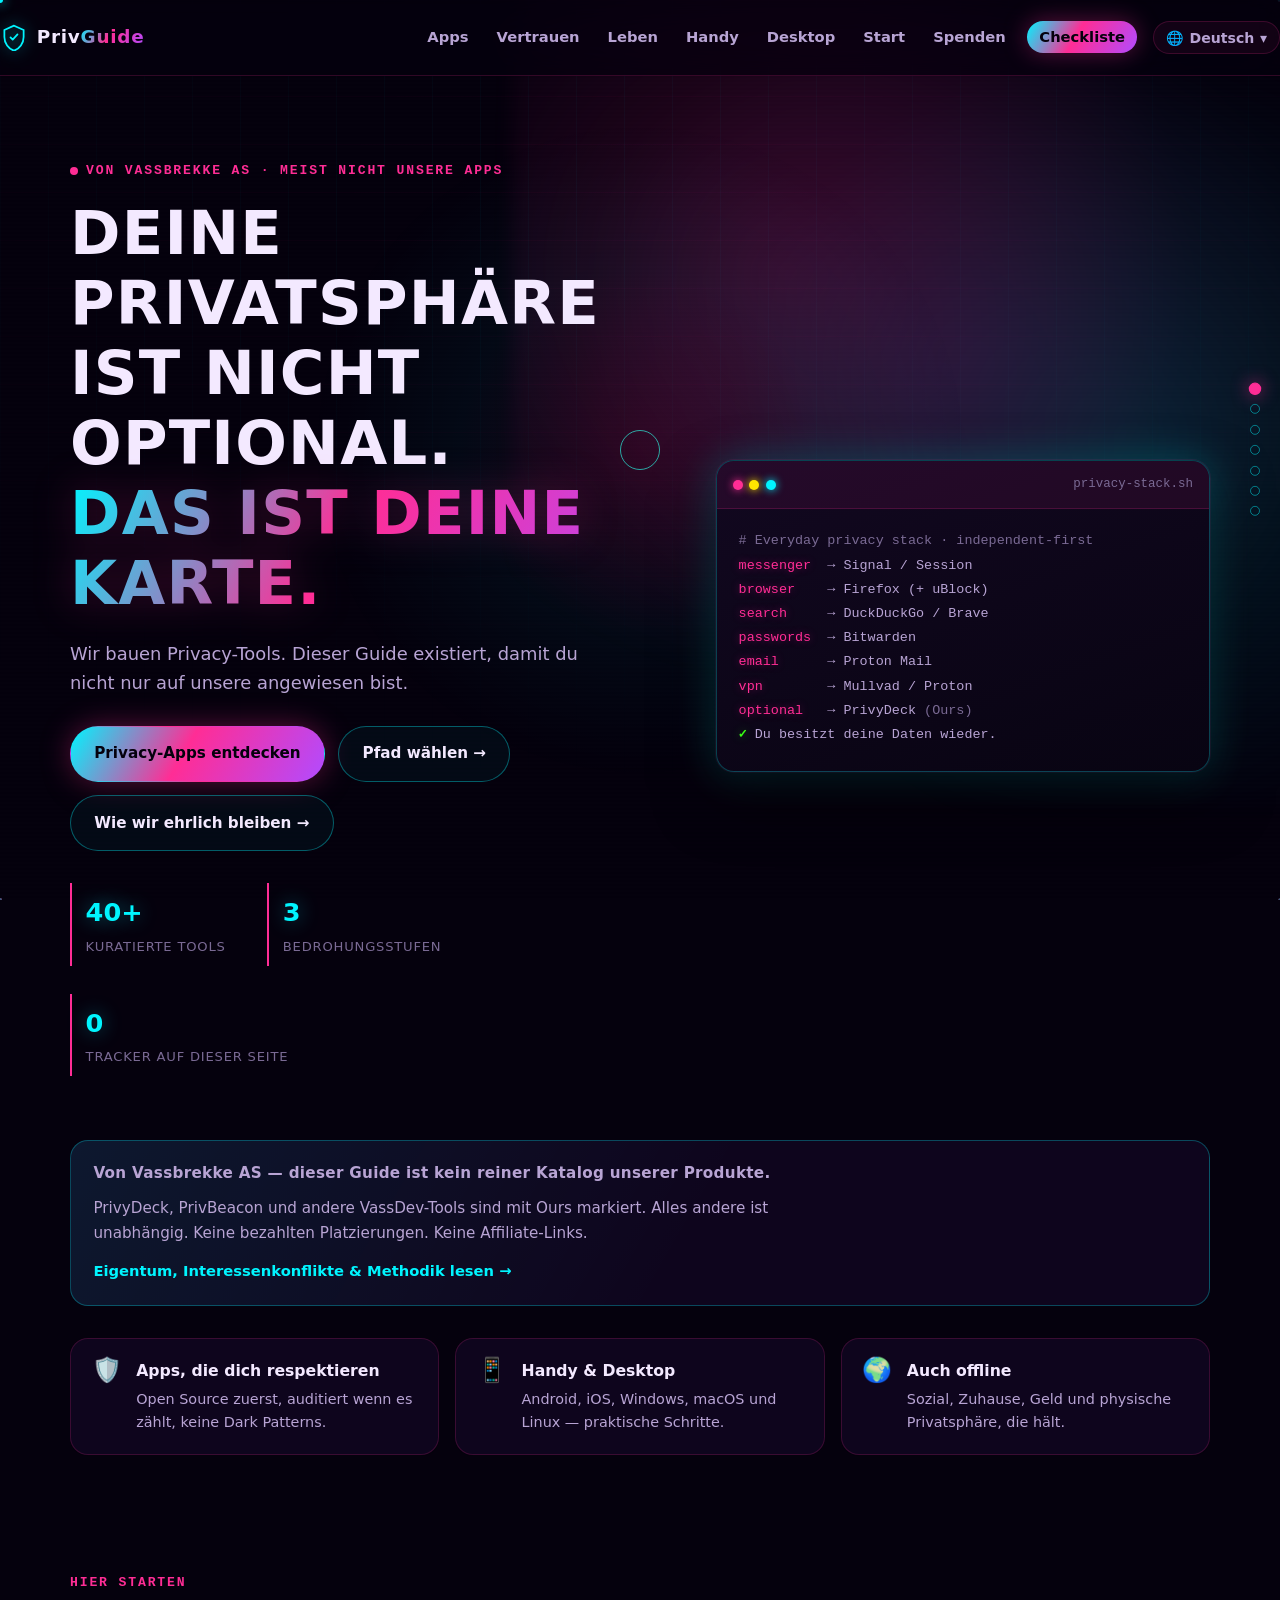
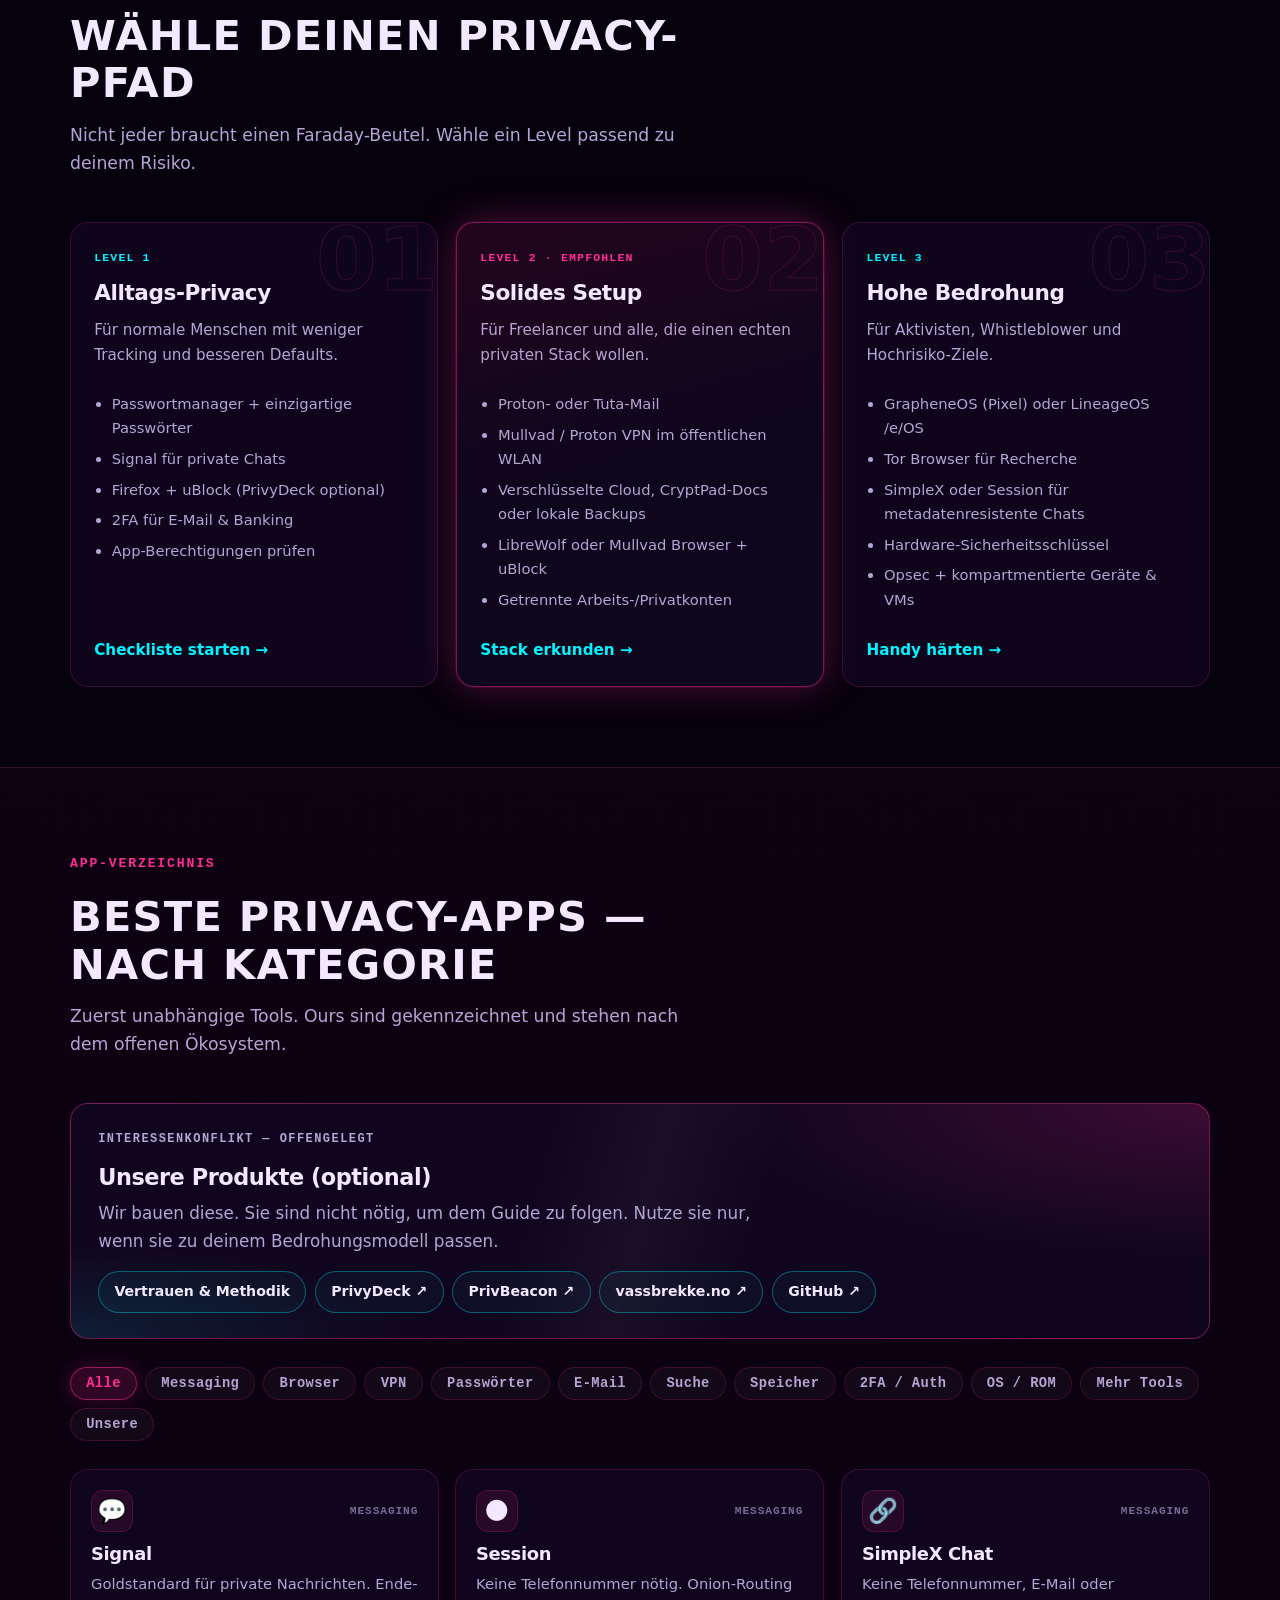
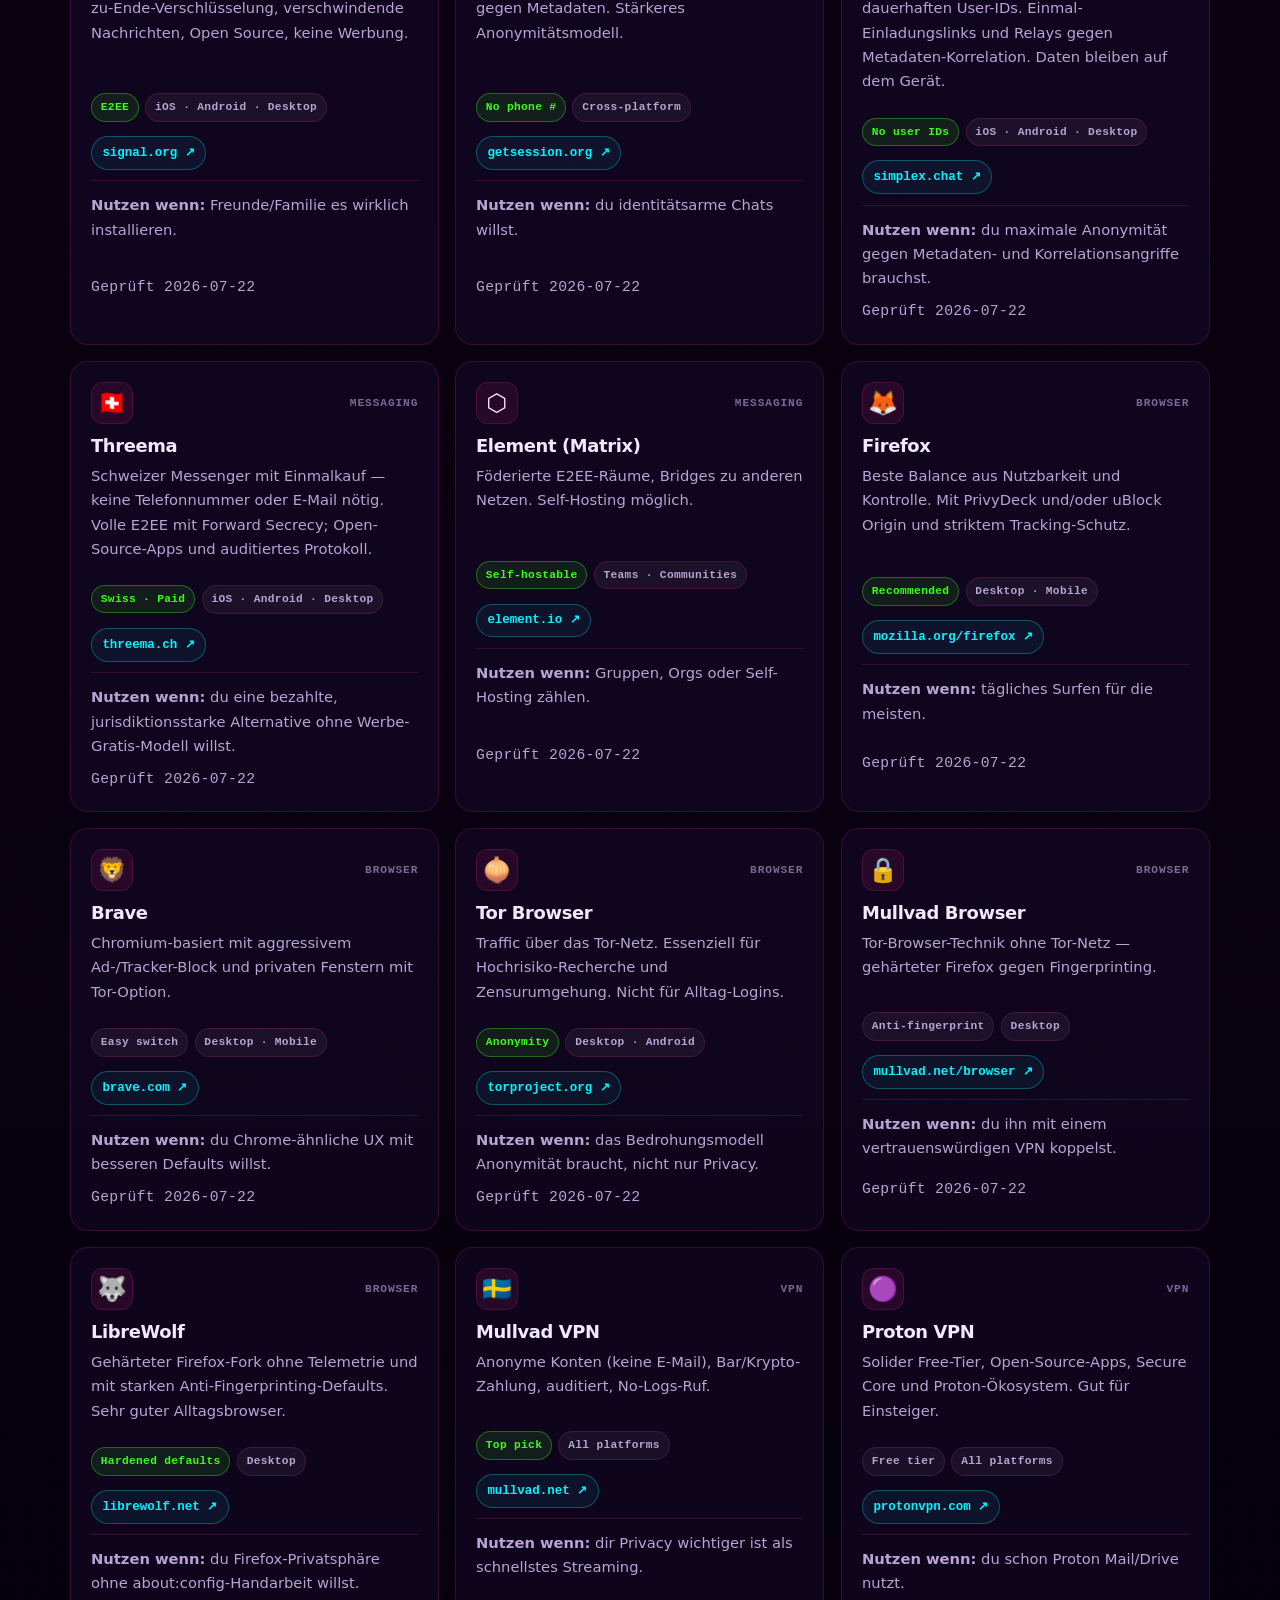
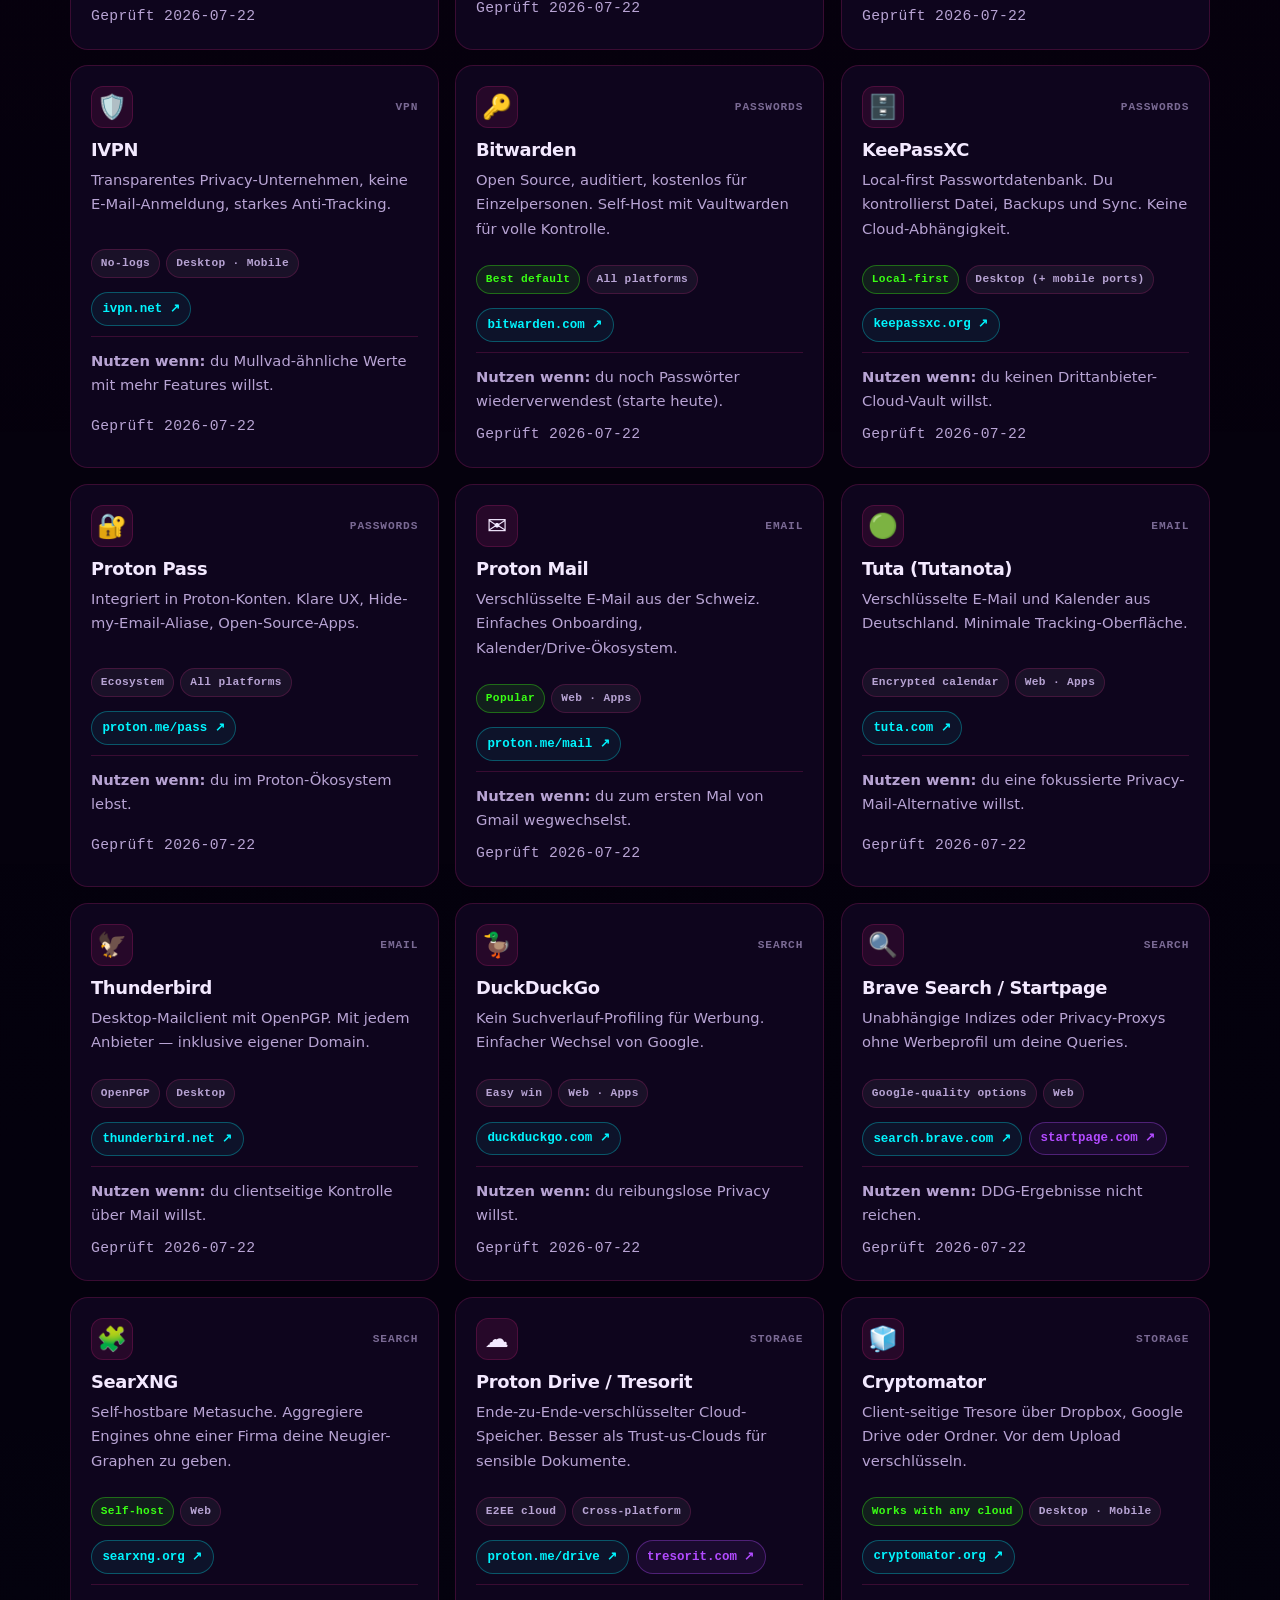
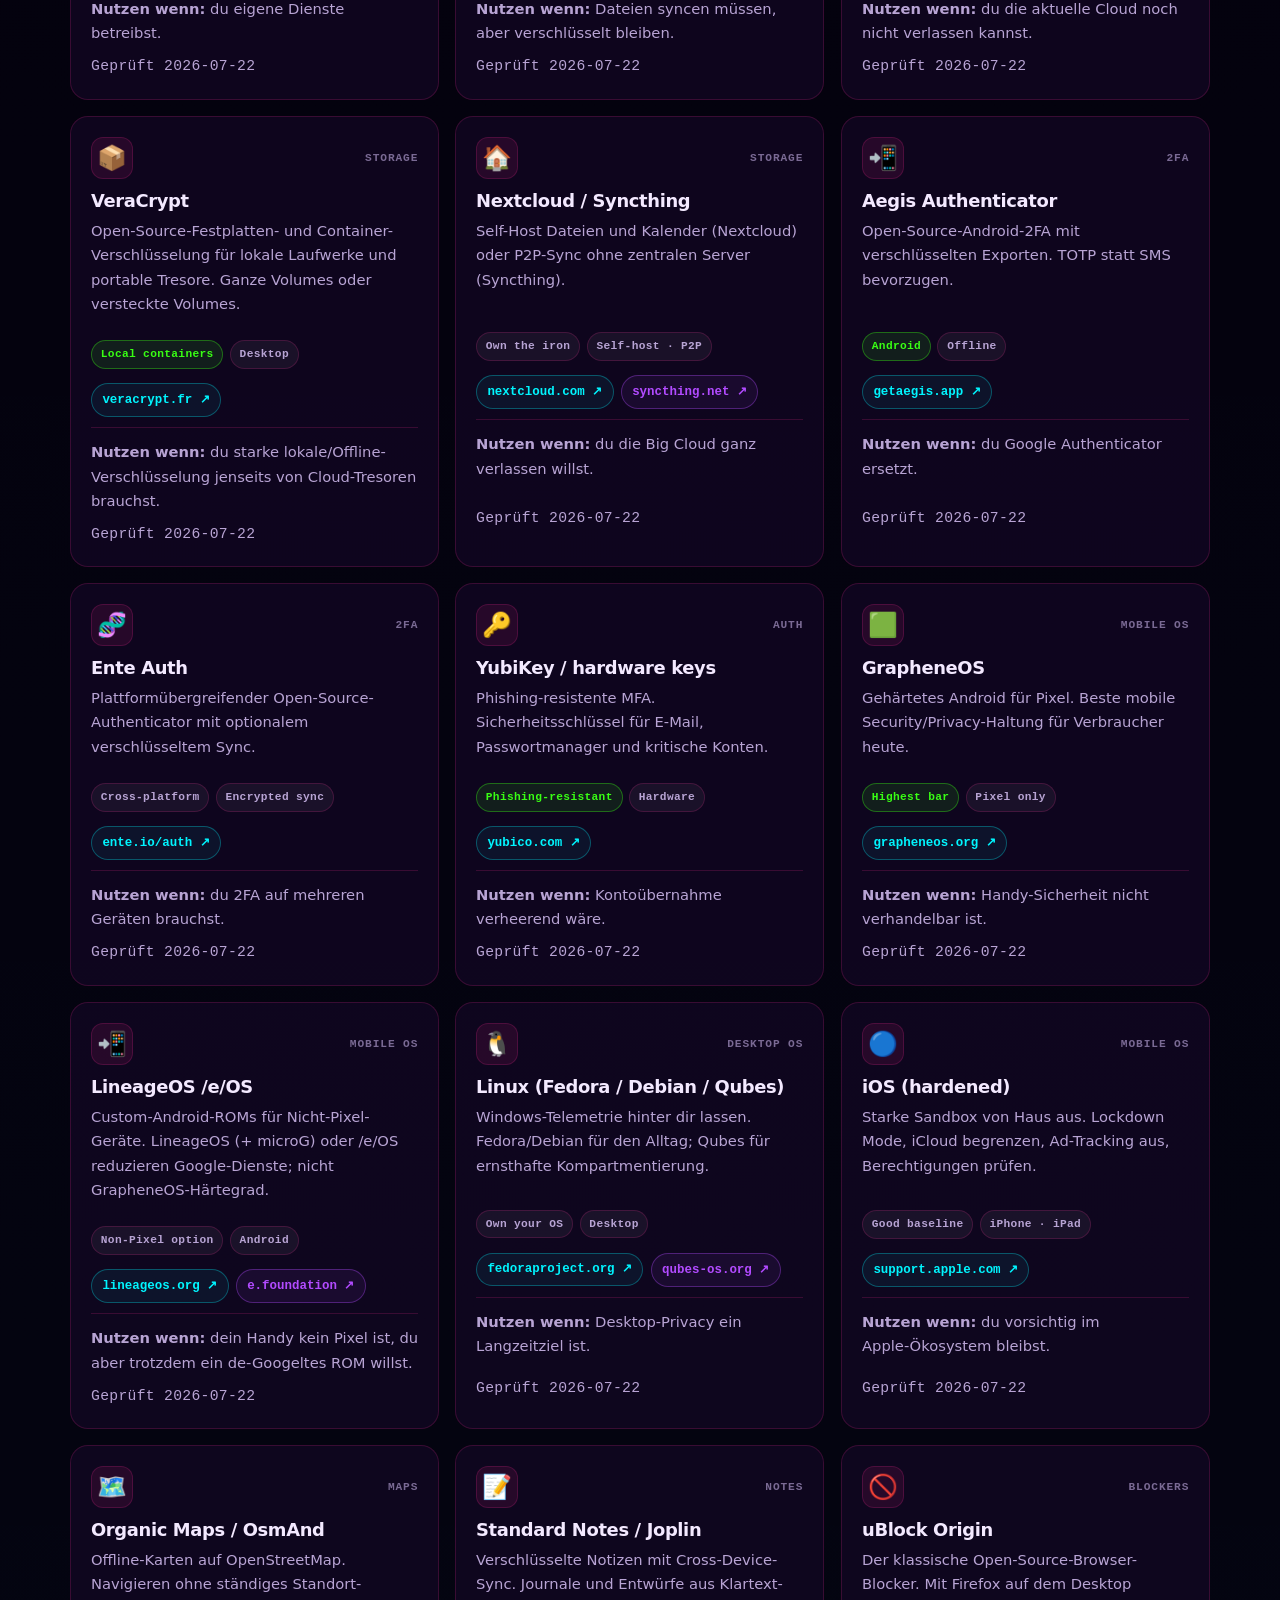
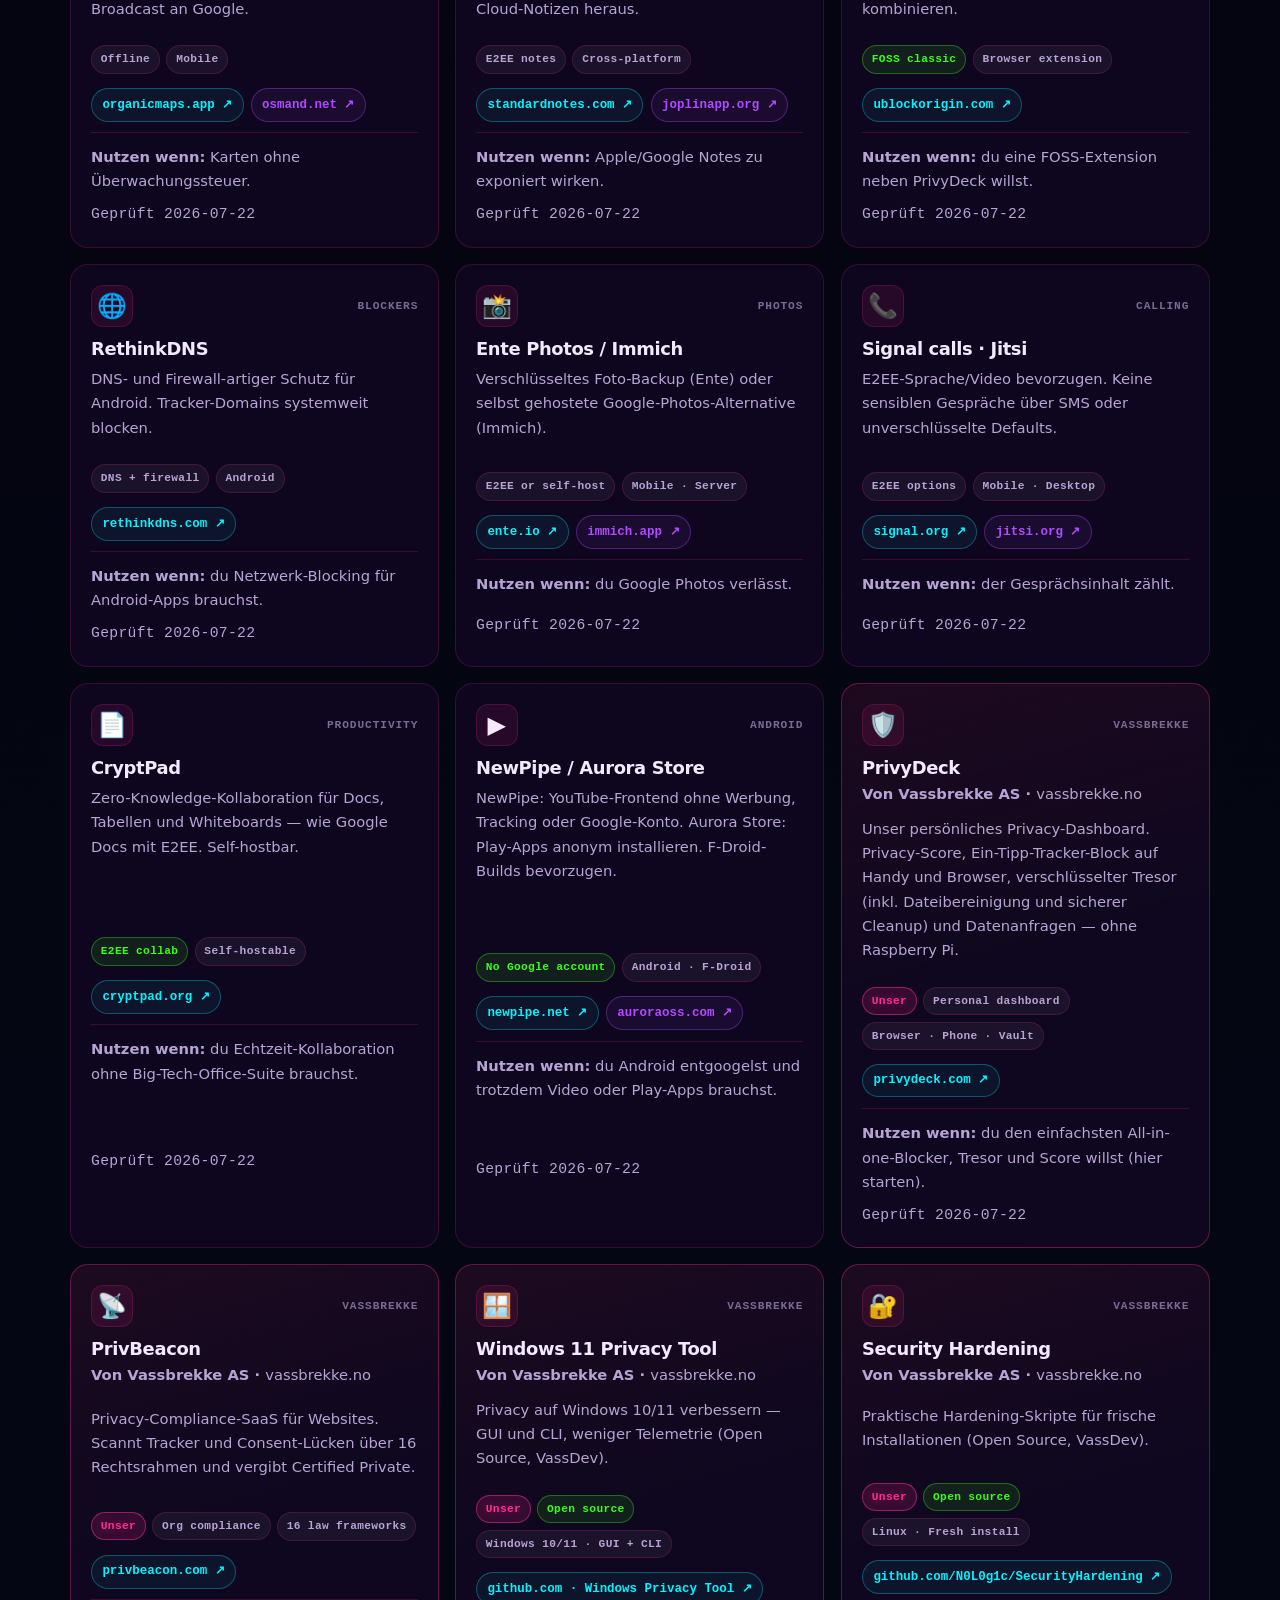
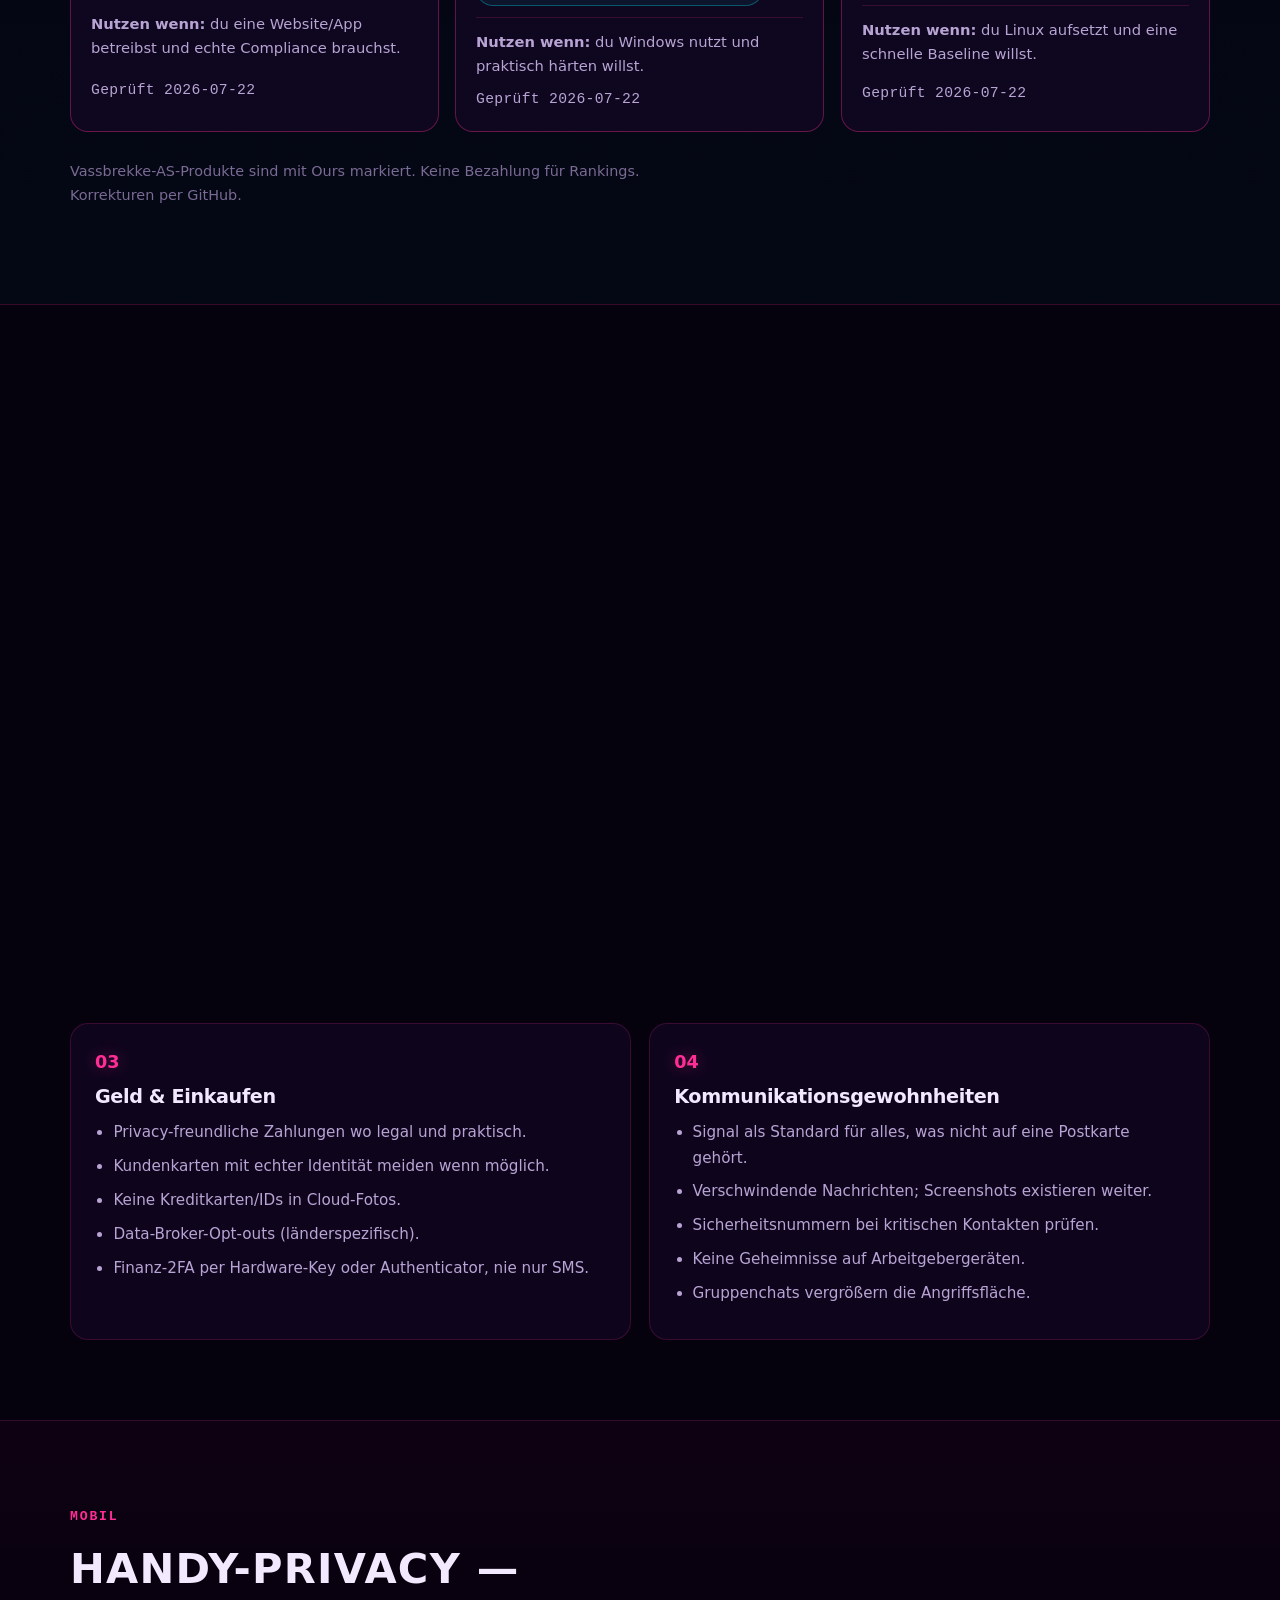
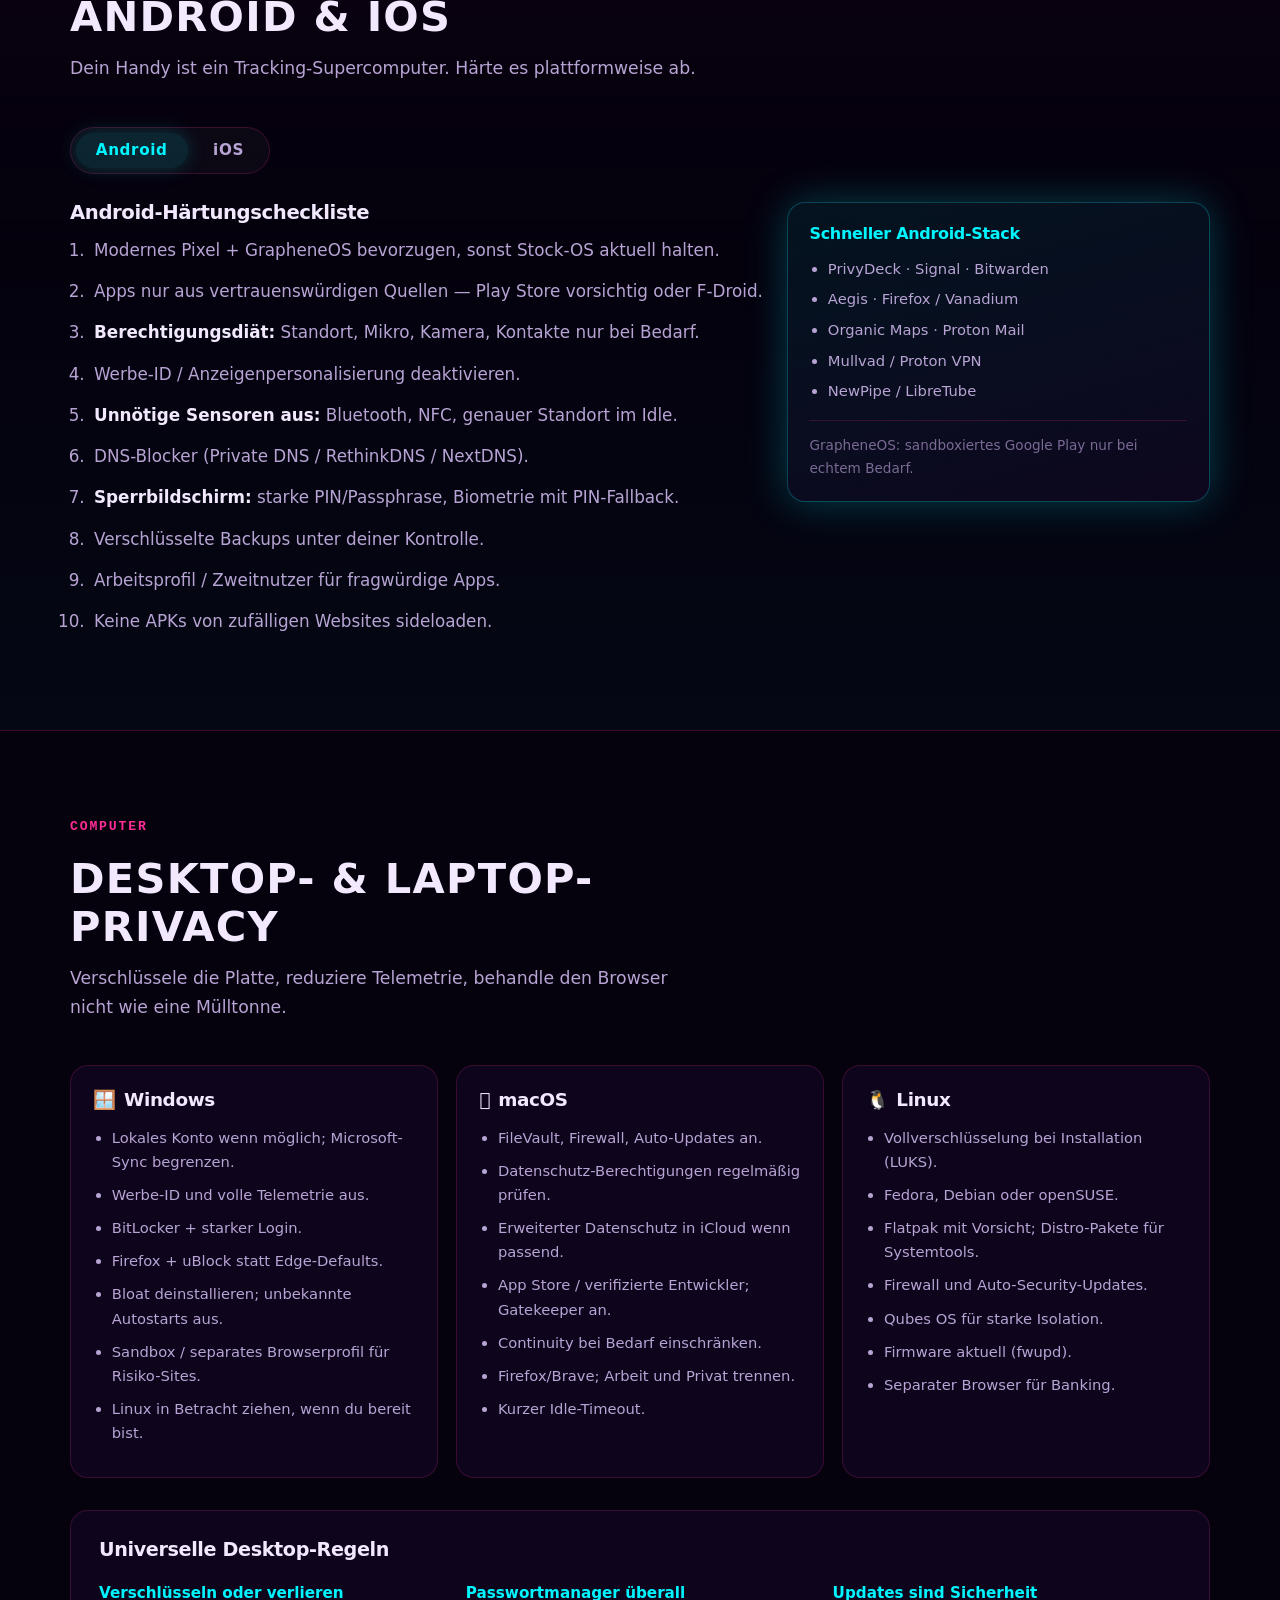
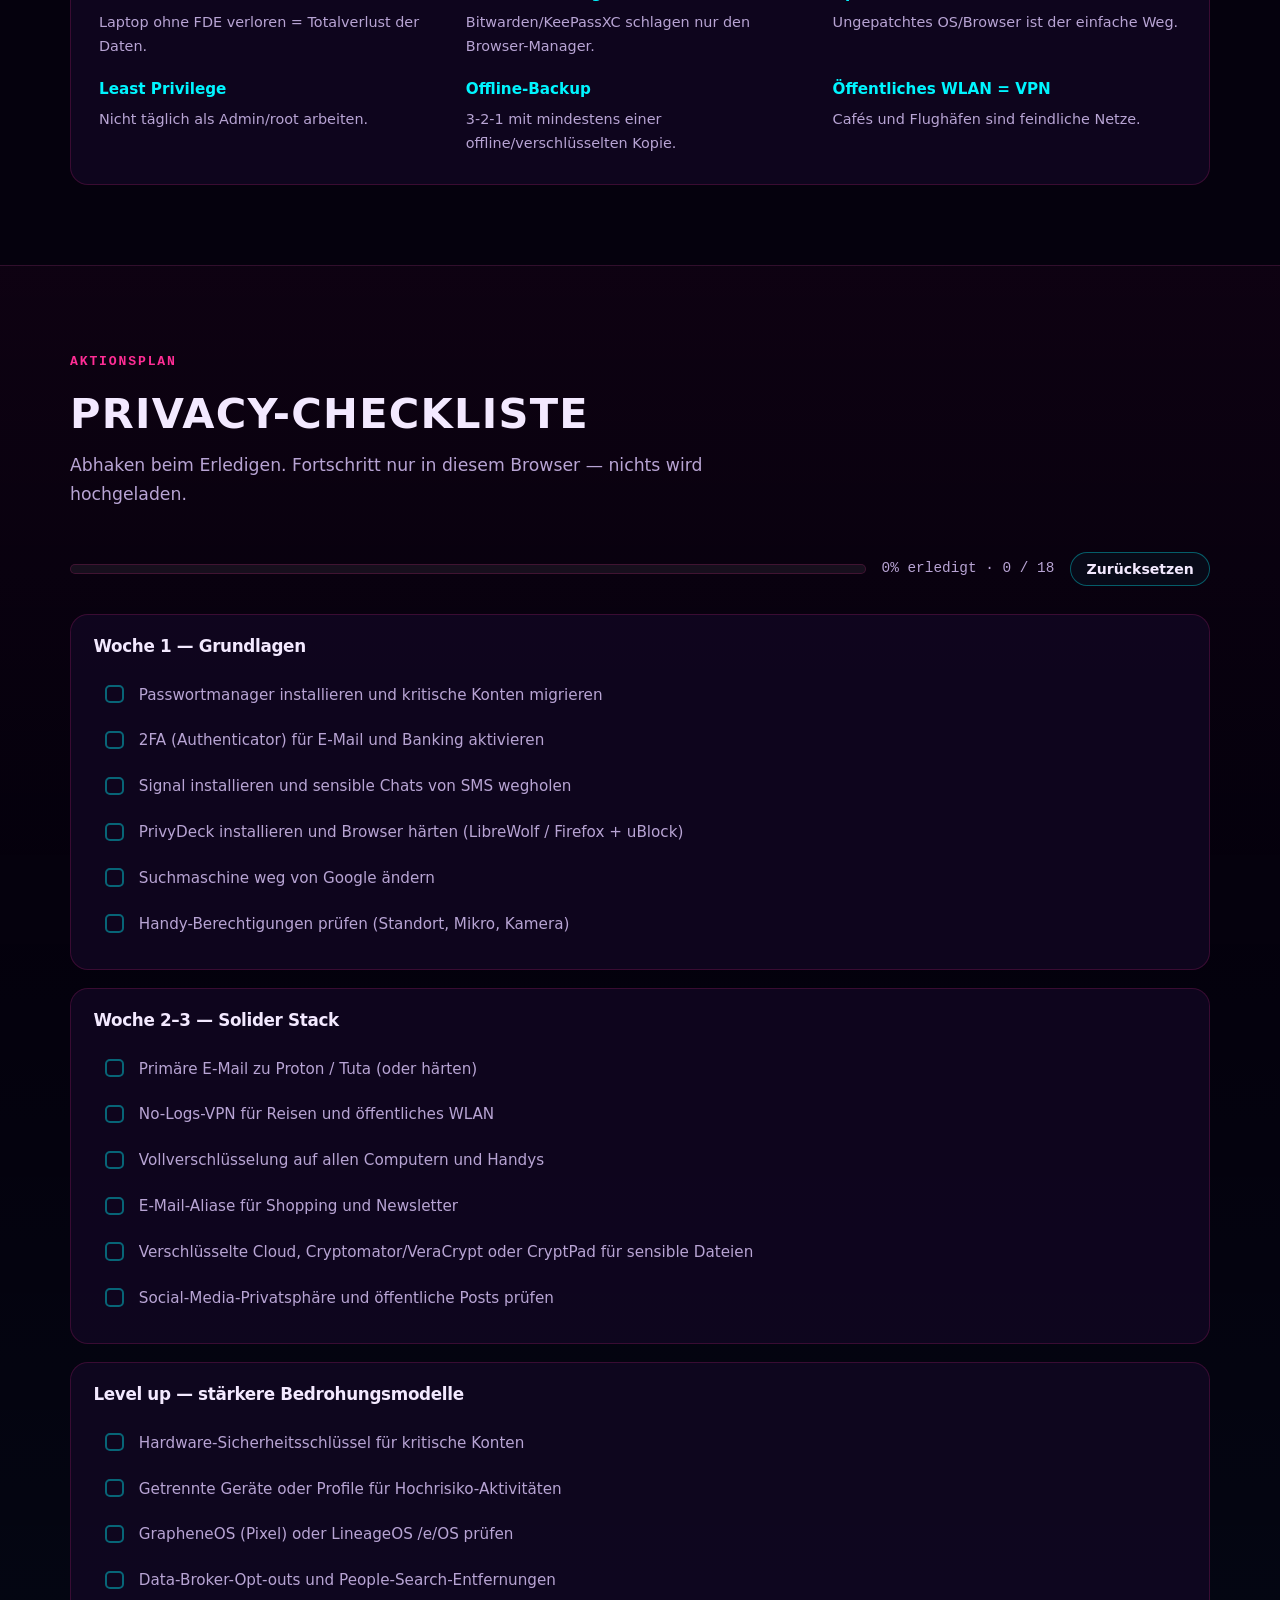
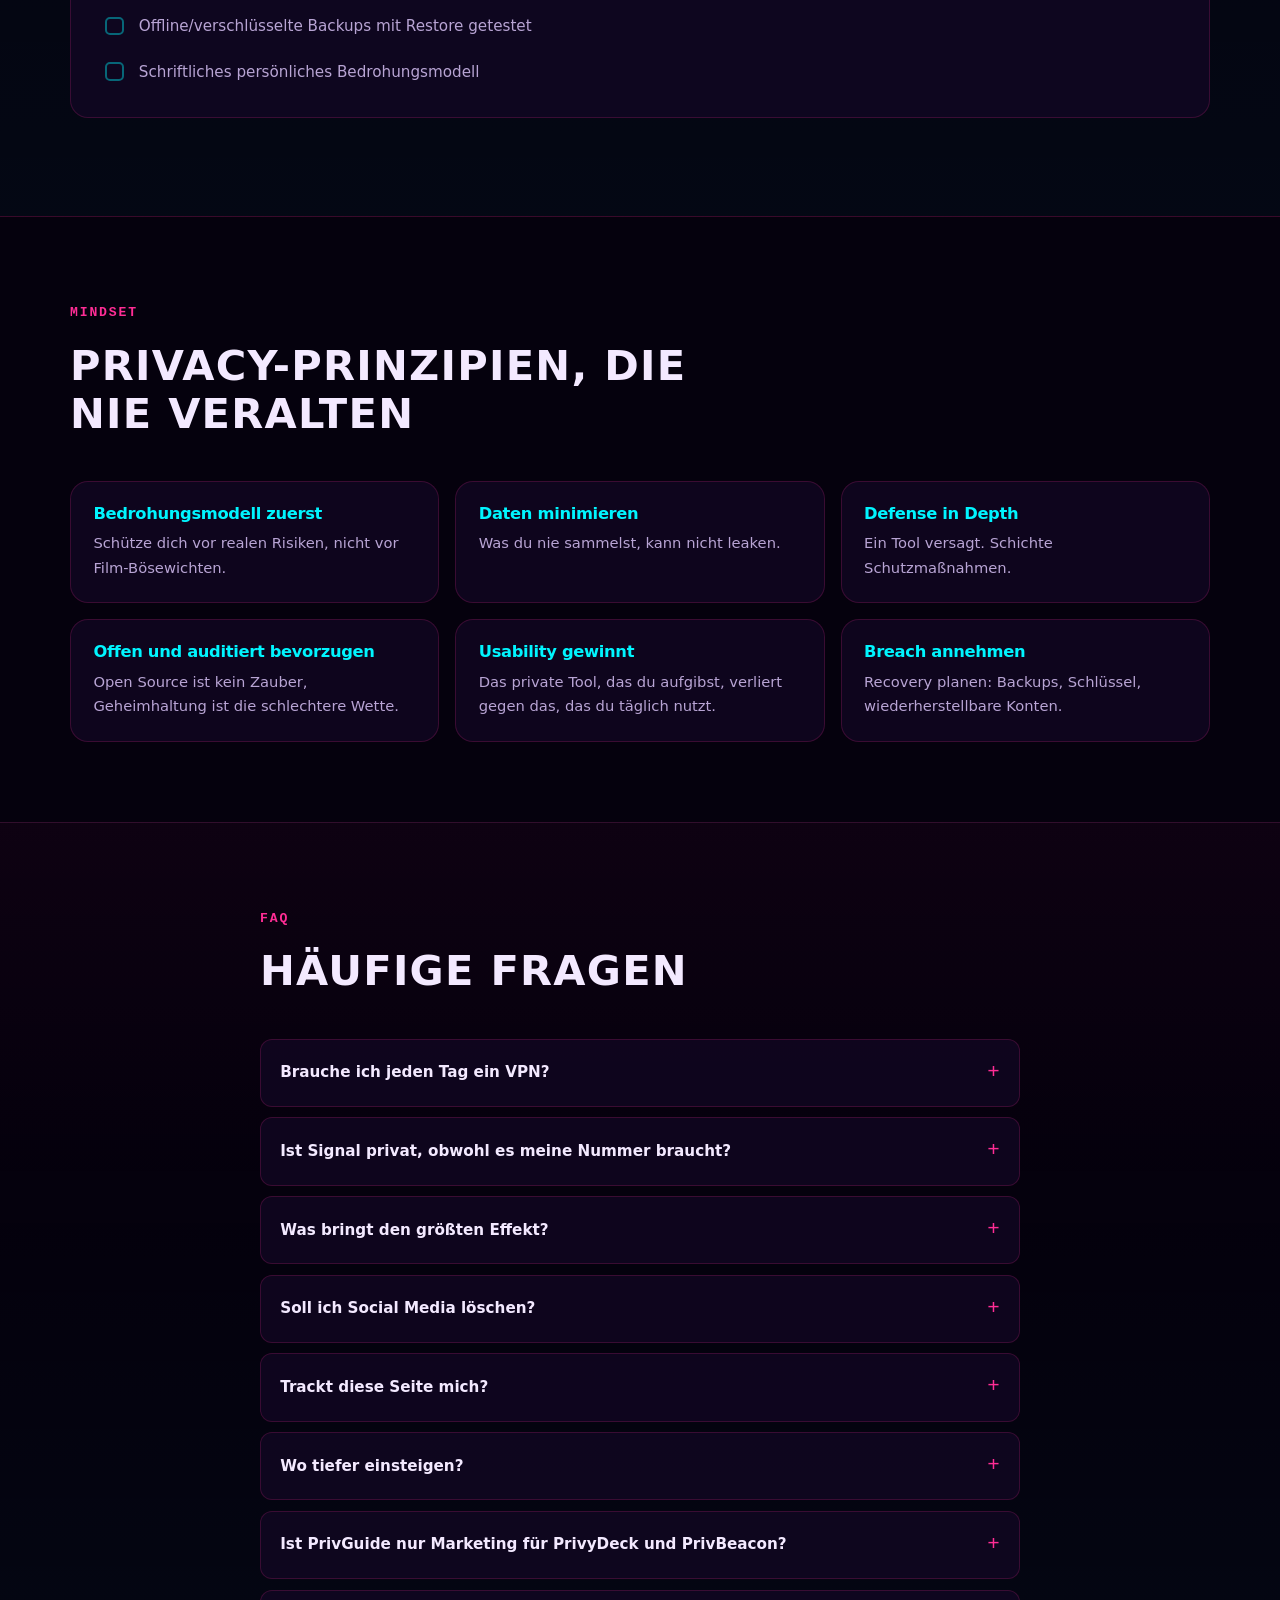
==== commit 34e2244a: "Add high-value privacy apps and refresh Level 2–3 paths. Expand the curated catalog with SimpleX, Th" ====
--- a/de/index.html
+++ b/de/index.html
@@ -130,6 +130,30 @@
       "position": 3,
       "item": {
         "@type": "SoftwareApplication",
+        "name": "SimpleX Chat",
+        "url": "https://simplex.chat",
+        "applicationCategory": "SecurityApplication",
+        "operatingSystem": "Android, iOS, Windows, macOS, Linux",
+        "description": "Keine Telefonnummer, E-Mail oder dauerhaften User-IDs. Einmal-Einladungslinks und Relays gegen Metadaten-Korrelation. Daten bleiben auf dem Gerät."
+      }
+    },
+    {
+      "@type": "ListItem",
+      "position": 4,
+      "item": {
+        "@type": "SoftwareApplication",
+        "name": "Threema",
+        "url": "https://threema.ch",
+        "applicationCategory": "SecurityApplication",
+        "operatingSystem": "Android, iOS, Windows, macOS, Linux",
+        "description": "Schweizer Messenger mit Einmalkauf — keine Telefonnummer oder E-Mail nötig. Volle E2EE mit Forward Secrecy; Open-Source-Apps und auditiertes Protokoll."
+      }
+    },
+    {
+      "@type": "ListItem",
+      "position": 5,
+      "item": {
+        "@type": "SoftwareApplication",
         "name": "Element (Matrix)",
         "url": "https://element.io",
         "applicationCategory": "SecurityApplication",
@@ -139,7 +163,7 @@
     },
     {
       "@type": "ListItem",
-      "position": 4,
+      "position": 6,
       "item": {
         "@type": "SoftwareApplication",
         "name": "Firefox",
@@ -151,7 +175,7 @@
     },
     {
       "@type": "ListItem",
-      "position": 5,
+      "position": 7,
       "item": {
         "@type": "SoftwareApplication",
         "name": "Brave",
@@ -163,7 +187,7 @@
     },
     {
       "@type": "ListItem",
-      "position": 6,
+      "position": 8,
       "item": {
         "@type": "SoftwareApplication",
         "name": "Tor Browser",
@@ -175,7 +199,7 @@
     },
     {
       "@type": "ListItem",
-      "position": 7,
+      "position": 9,
       "item": {
         "@type": "SoftwareApplication",
         "name": "Mullvad Browser",
@@ -187,7 +211,19 @@
     },
     {
       "@type": "ListItem",
-      "position": 8,
+      "position": 10,
+      "item": {
+        "@type": "SoftwareApplication",
+        "name": "LibreWolf",
+        "url": "https://librewolf.net",
+        "applicationCategory": "SecurityApplication",
+        "operatingSystem": "Android, iOS, Windows, macOS, Linux",
+        "description": "Gehärteter Firefox-Fork ohne Telemetrie und mit starken Anti-Fingerprinting-Defaults. Sehr guter Alltagsbrowser."
+      }
+    },
+    {
+      "@type": "ListItem",
+      "position": 11,
       "item": {
         "@type": "SoftwareApplication",
         "name": "Mullvad VPN",
@@ -199,7 +235,7 @@
     },
     {
       "@type": "ListItem",
-      "position": 9,
+      "position": 12,
       "item": {
         "@type": "SoftwareApplication",
         "name": "Proton VPN",
@@ -211,7 +247,7 @@
     },
     {
       "@type": "ListItem",
-      "position": 10,
+      "position": 13,
       "item": {
         "@type": "SoftwareApplication",
         "name": "IVPN",
@@ -223,7 +259,7 @@
     },
     {
       "@type": "ListItem",
-      "position": 11,
+      "position": 14,
       "item": {
         "@type": "SoftwareApplication",
         "name": "Bitwarden",
@@ -235,7 +271,7 @@
     },
     {
       "@type": "ListItem",
-      "position": 12,
+      "position": 15,
       "item": {
         "@type": "SoftwareApplication",
         "name": "KeePassXC",
@@ -247,7 +283,7 @@
     },
     {
       "@type": "ListItem",
-      "position": 13,
+      "position": 16,
       "item": {
         "@type": "SoftwareApplication",
         "name": "Proton Pass",
@@ -259,7 +295,7 @@
     },
     {
       "@type": "ListItem",
-      "position": 14,
+      "position": 17,
       "item": {
         "@type": "SoftwareApplication",
         "name": "Proton Mail",
@@ -271,7 +307,7 @@
     },
     {
       "@type": "ListItem",
-      "position": 15,
+      "position": 18,
       "item": {
         "@type": "SoftwareApplication",
         "name": "Tuta (Tutanota)",
@@ -283,7 +319,7 @@
     },
     {
       "@type": "ListItem",
-      "position": 16,
+      "position": 19,
       "item": {
         "@type": "SoftwareApplication",
         "name": "Thunderbird",
@@ -295,7 +331,7 @@
     },
     {
       "@type": "ListItem",
-      "position": 17,
+      "position": 20,
       "item": {
         "@type": "SoftwareApplication",
         "name": "DuckDuckGo",
@@ -307,7 +343,7 @@
     },
     {
       "@type": "ListItem",
-      "position": 18,
+      "position": 21,
       "item": {
         "@type": "SoftwareApplication",
         "name": "Brave Search / Startpage",
@@ -319,7 +355,7 @@
     },
     {
       "@type": "ListItem",
-      "position": 19,
+      "position": 22,
       "item": {
         "@type": "SoftwareApplication",
         "name": "SearXNG",
@@ -331,7 +367,7 @@
     },
     {
       "@type": "ListItem",
-      "position": 20,
+      "position": 23,
       "item": {
         "@type": "SoftwareApplication",
         "name": "Proton Drive / Tresorit",
@@ -343,7 +379,7 @@
     },
     {
       "@type": "ListItem",
-      "position": 21,
+      "position": 24,
       "item": {
         "@type": "SoftwareApplication",
         "name": "Cryptomator",
@@ -355,7 +391,19 @@
     },
     {
       "@type": "ListItem",
-      "position": 22,
+      "position": 25,
+      "item": {
+        "@type": "SoftwareApplication",
+        "name": "VeraCrypt",
+        "url": "https://www.veracrypt.fr",
+        "applicationCategory": "SecurityApplication",
+        "operatingSystem": "Android, iOS, Windows, macOS, Linux",
+        "description": "Open-Source-Festplatten- und Container-Verschlüsselung für lokale Laufwerke und portable Tresore. Ganze Volumes oder versteckte Volumes."
+      }
+    },
+    {
+      "@type": "ListItem",
+      "position": 26,
       "item": {
         "@type": "SoftwareApplication",
         "name": "Nextcloud / Syncthing",
@@ -367,7 +415,7 @@
     },
     {
       "@type": "ListItem",
-      "position": 23,
+      "position": 27,
       "item": {
         "@type": "SoftwareApplication",
         "name": "Aegis Authenticator",
@@ -379,7 +427,7 @@
     },
     {
       "@type": "ListItem",
-      "position": 24,
+      "position": 28,
       "item": {
         "@type": "SoftwareApplication",
         "name": "Ente Auth",
@@ -391,7 +439,7 @@
     },
     {
       "@type": "ListItem",
-      "position": 25,
+      "position": 29,
       "item": {
         "@type": "SoftwareApplication",
         "name": "YubiKey / hardware keys",
@@ -403,7 +451,7 @@
     },
     {
       "@type": "ListItem",
-      "position": 26,
+      "position": 30,
       "item": {
         "@type": "SoftwareApplication",
         "name": "GrapheneOS",
@@ -415,7 +463,19 @@
     },
     {
       "@type": "ListItem",
-      "position": 27,
+      "position": 31,
+      "item": {
+        "@type": "SoftwareApplication",
+        "name": "LineageOS /e/OS",
+        "url": "https://lineageos.org",
+        "applicationCategory": "SecurityApplication",
+        "operatingSystem": "Android, iOS, Windows, macOS, Linux",
+        "description": "Custom-Android-ROMs für Nicht-Pixel-Geräte. LineageOS (+ microG) oder /e/OS reduzieren Google-Dienste; nicht GrapheneOS-Härtegrad."
+      }
+    },
+    {
+      "@type": "ListItem",
+      "position": 32,
       "item": {
         "@type": "SoftwareApplication",
         "name": "Linux (Fedora / Debian / Qubes)",
@@ -427,7 +487,7 @@
     },
     {
       "@type": "ListItem",
-      "position": 28,
+      "position": 33,
       "item": {
         "@type": "SoftwareApplication",
         "name": "iOS (hardened)",
@@ -439,7 +499,7 @@
     },
     {
       "@type": "ListItem",
-      "position": 29,
+      "position": 34,
       "item": {
         "@type": "SoftwareApplication",
         "name": "Organic Maps / OsmAnd",
@@ -451,7 +511,7 @@
     },
     {
       "@type": "ListItem",
-      "position": 30,
+      "position": 35,
       "item": {
         "@type": "SoftwareApplication",
         "name": "Standard Notes / Joplin",
@@ -463,7 +523,7 @@
     },
     {
       "@type": "ListItem",
-      "position": 31,
+      "position": 36,
       "item": {
         "@type": "SoftwareApplication",
         "name": "uBlock Origin",
@@ -475,7 +535,7 @@
     },
     {
       "@type": "ListItem",
-      "position": 32,
+      "position": 37,
       "item": {
         "@type": "SoftwareApplication",
         "name": "RethinkDNS",
@@ -487,7 +547,7 @@
     },
     {
       "@type": "ListItem",
-      "position": 33,
+      "position": 38,
       "item": {
         "@type": "SoftwareApplication",
         "name": "Ente Photos / Immich",
@@ -499,7 +559,7 @@
     },
     {
       "@type": "ListItem",
-      "position": 34,
+      "position": 39,
       "item": {
         "@type": "SoftwareApplication",
         "name": "Signal calls · Jitsi",
@@ -511,7 +571,31 @@
     },
     {
       "@type": "ListItem",
-      "position": 35,
+      "position": 40,
+      "item": {
+        "@type": "SoftwareApplication",
+        "name": "CryptPad",
+        "url": "https://cryptpad.org",
+        "applicationCategory": "SecurityApplication",
+        "operatingSystem": "Android, iOS, Windows, macOS, Linux",
+        "description": "Zero-Knowledge-Kollaboration für Docs, Tabellen und Whiteboards — wie Google Docs mit E2EE. Self-hostbar."
+      }
+    },
+    {
+      "@type": "ListItem",
+      "position": 41,
+      "item": {
+        "@type": "SoftwareApplication",
+        "name": "NewPipe / Aurora Store",
+        "url": "https://newpipe.net",
+        "applicationCategory": "SecurityApplication",
+        "operatingSystem": "Android, iOS, Windows, macOS, Linux",
+        "description": "NewPipe: YouTube-Frontend ohne Werbung, Tracking oder Google-Konto. Aurora Store: Play-Apps anonym installieren. F-Droid-Builds bevorzugen."
+      }
+    },
+    {
+      "@type": "ListItem",
+      "position": 42,
       "item": {
         "@type": "SoftwareApplication",
         "name": "PrivyDeck",
@@ -523,7 +607,7 @@
     },
     {
       "@type": "ListItem",
-      "position": 36,
+      "position": 43,
       "item": {
         "@type": "SoftwareApplication",
         "name": "PrivBeacon",
@@ -535,7 +619,7 @@
     },
     {
       "@type": "ListItem",
-      "position": 37,
+      "position": 44,
       "item": {
         "@type": "SoftwareApplication",
         "name": "Windows 11 Privacy Tool",
@@ -547,7 +631,7 @@
     },
     {
       "@type": "ListItem",
-      "position": 38,
+      "position": 45,
       "item": {
         "@type": "SoftwareApplication",
         "name": "Security Hardening",
@@ -660,8 +744,8 @@
     {
       "@type": "HowToStep",
       "position": 4,
-      "name": "Standardbrowser wechseln + uBlock Origin",
-      "text": "Standardbrowser wechseln + uBlock Origin"
+      "name": "PrivyDeck installieren und Browser härten (LibreWolf / Firefox + uBlock)",
+      "text": "PrivyDeck installieren und Browser härten (LibreWolf / Firefox + uBlock)"
     },
     {
       "@type": "HowToStep",
@@ -854,8 +938,8 @@
             <ul>
               <li>Proton- oder Tuta-Mail</li>
               <li>Mullvad / Proton VPN im öffentlichen WLAN</li>
-              <li>Verschlüsselte Cloud oder lokale Backups</li>
-              <li>Gehärtetes Browserprofil</li>
+              <li>Verschlüsselte Cloud, CryptPad-Docs oder lokale Backups</li>
+              <li>LibreWolf oder Mullvad Browser + uBlock</li>
               <li>Getrennte Arbeits-/Privatkonten</li>
             </ul>
             <a href="#apps" class="path-link" data-level="solid">Stack erkunden →</a>
@@ -865,11 +949,11 @@
             <h3>Hohe Bedrohung</h3>
             <p>Für Aktivisten, Whistleblower und Hochrisiko-Ziele.</p>
             <ul>
-              <li>GrapheneOS / de-Googletes Android</li>
+              <li>GrapheneOS (Pixel) oder LineageOS /e/OS</li>
               <li>Tor Browser für Recherche</li>
-              <li>Kompartmentierte Geräte & VMs</li>
+              <li>SimpleX oder Session für metadatenresistente Chats</li>
               <li>Hardware-Sicherheitsschlüssel</li>
-              <li>Opsec-Disziplin</li>
+              <li>Opsec + kompartmentierte Geräte & VMs</li>
             </ul>
             <a href="#phone" class="path-link" data-level="advanced">Handy härten →</a>
           </article>
@@ -930,7 +1014,7 @@
             <meta itemprop="applicationCategory" content="SecurityApplication" />
             
             <p class="app-why"><strong>Nutzen wenn:</strong> Freunde/Familie es wirklich installieren.</p>
-            <p class="app-reviewed"><time datetime="2026-07-18">Geprüft 2026-07-18</time></p>
+            <p class="app-reviewed"><time datetime="2026-07-22">Geprüft 2026-07-22</time></p>
           </article>
 
           <article class="app-card" data-cat="messaging" itemscope itemtype="https://schema.org/SoftwareApplication">
@@ -947,7 +1031,41 @@
             <meta itemprop="applicationCategory" content="SecurityApplication" />
             
             <p class="app-why"><strong>Nutzen wenn:</strong> du identitätsarme Chats willst.</p>
-            <p class="app-reviewed"><time datetime="2026-07-18">Geprüft 2026-07-18</time></p>
+            <p class="app-reviewed"><time datetime="2026-07-22">Geprüft 2026-07-22</time></p>
+          </article>
+
+          <article class="app-card" data-cat="messaging" itemscope itemtype="https://schema.org/SoftwareApplication">
+            <div class="app-top">
+              <span class="app-icon" aria-hidden="true">🔗</span>
+              <span class="app-tag">Messaging</span>
+            </div>
+            <h3 itemprop="name">SimpleX Chat</h3>
+            
+            <p itemprop="description">Keine Telefonnummer, E-Mail oder dauerhaften User-IDs. Einmal-Einladungslinks und Relays gegen Metadaten-Korrelation. Daten bleiben auf dem Gerät.</p>
+            <div class="app-meta"><span class="pill pill-good">No user IDs</span><span class="pill">iOS · Android · Desktop</span></div>
+            <div class="app-links"><a class="app-site" href="https://simplex.chat" target="_blank" rel="noopener noreferrer" title="SimpleX Chat">simplex.chat ↗</a></div>
+            <meta itemprop="url" content="https://simplex.chat" />
+            <meta itemprop="applicationCategory" content="SecurityApplication" />
+            
+            <p class="app-why"><strong>Nutzen wenn:</strong> du maximale Anonymität gegen Metadaten- und Korrelationsangriffe brauchst.</p>
+            <p class="app-reviewed"><time datetime="2026-07-22">Geprüft 2026-07-22</time></p>
+          </article>
+
+          <article class="app-card" data-cat="messaging" itemscope itemtype="https://schema.org/SoftwareApplication">
+            <div class="app-top">
+              <span class="app-icon" aria-hidden="true">🇨🇭</span>
+              <span class="app-tag">Messaging</span>
+            </div>
+            <h3 itemprop="name">Threema</h3>
+            
+            <p itemprop="description">Schweizer Messenger mit Einmalkauf — keine Telefonnummer oder E-Mail nötig. Volle E2EE mit Forward Secrecy; Open-Source-Apps und auditiertes Protokoll.</p>
+            <div class="app-meta"><span class="pill pill-good">Swiss · Paid</span><span class="pill">iOS · Android · Desktop</span></div>
+            <div class="app-links"><a class="app-site" href="https://threema.ch" target="_blank" rel="noopener noreferrer" title="Threema">threema.ch ↗</a></div>
+            <meta itemprop="url" content="https://threema.ch" />
+            <meta itemprop="applicationCategory" content="SecurityApplication" />
+            
+            <p class="app-why"><strong>Nutzen wenn:</strong> du eine bezahlte, jurisdiktionsstarke Alternative ohne Werbe-Gratis-Modell willst.</p>
+            <p class="app-reviewed"><time datetime="2026-07-22">Geprüft 2026-07-22</time></p>
           </article>
 
           <article class="app-card" data-cat="messaging" itemscope itemtype="https://schema.org/SoftwareApplication">
@@ -964,7 +1082,7 @@
             <meta itemprop="applicationCategory" content="SecurityApplication" />
             
             <p class="app-why"><strong>Nutzen wenn:</strong> Gruppen, Orgs oder Self-Hosting zählen.</p>
-            <p class="app-reviewed"><time datetime="2026-07-18">Geprüft 2026-07-18</time></p>
+            <p class="app-reviewed"><time datetime="2026-07-22">Geprüft 2026-07-22</time></p>
           </article>
 
           <article class="app-card" data-cat="browser" itemscope itemtype="https://schema.org/SoftwareApplication">
@@ -981,7 +1099,7 @@
             <meta itemprop="applicationCategory" content="SecurityApplication" />
             
             <p class="app-why"><strong>Nutzen wenn:</strong> tägliches Surfen für die meisten.</p>
-            <p class="app-reviewed"><time datetime="2026-07-18">Geprüft 2026-07-18</time></p>
+            <p class="app-reviewed"><time datetime="2026-07-22">Geprüft 2026-07-22</time></p>
           </article>
 
           <article class="app-card" data-cat="browser" itemscope itemtype="https://schema.org/SoftwareApplication">
@@ -998,7 +1116,7 @@
             <meta itemprop="applicationCategory" content="SecurityApplication" />
             
             <p class="app-why"><strong>Nutzen wenn:</strong> du Chrome-ähnliche UX mit besseren Defaults willst.</p>
-            <p class="app-reviewed"><time datetime="2026-07-18">Geprüft 2026-07-18</time></p>
+            <p class="app-reviewed"><time datetime="2026-07-22">Geprüft 2026-07-22</time></p>
           </article>
 
           <article class="app-card" data-cat="browser" itemscope itemtype="https://schema.org/SoftwareApplication">
@@ -1015,7 +1133,7 @@
             <meta itemprop="applicationCategory" content="SecurityApplication" />
             
             <p class="app-why"><strong>Nutzen wenn:</strong> das Bedrohungsmodell Anonymität braucht, nicht nur Privacy.</p>
-            <p class="app-reviewed"><time datetime="2026-07-18">Geprüft 2026-07-18</time></p>
+            <p class="app-reviewed"><time datetime="2026-07-22">Geprüft 2026-07-22</time></p>
           </article>
 
           <article class="app-card" data-cat="browser" itemscope itemtype="https://schema.org/SoftwareApplication">
@@ -1032,7 +1150,24 @@
             <meta itemprop="applicationCategory" content="SecurityApplication" />
             
             <p class="app-why"><strong>Nutzen wenn:</strong> du ihn mit einem vertrauenswürdigen VPN koppelst.</p>
-            <p class="app-reviewed"><time datetime="2026-07-18">Geprüft 2026-07-18</time></p>
+            <p class="app-reviewed"><time datetime="2026-07-22">Geprüft 2026-07-22</time></p>
+          </article>
+
+          <article class="app-card" data-cat="browser" itemscope itemtype="https://schema.org/SoftwareApplication">
+            <div class="app-top">
+              <span class="app-icon" aria-hidden="true">🐺</span>
+              <span class="app-tag">Browser</span>
+            </div>
+            <h3 itemprop="name">LibreWolf</h3>
+            
+            <p itemprop="description">Gehärteter Firefox-Fork ohne Telemetrie und mit starken Anti-Fingerprinting-Defaults. Sehr guter Alltagsbrowser.</p>
+            <div class="app-meta"><span class="pill pill-good">Hardened defaults</span><span class="pill">Desktop</span></div>
+            <div class="app-links"><a class="app-site" href="https://librewolf.net" target="_blank" rel="noopener noreferrer" title="LibreWolf">librewolf.net ↗</a></div>
+            <meta itemprop="url" content="https://librewolf.net" />
+            <meta itemprop="applicationCategory" content="SecurityApplication" />
+            
+            <p class="app-why"><strong>Nutzen wenn:</strong> du Firefox-Privatsphäre ohne about:config-Handarbeit willst.</p>
+            <p class="app-reviewed"><time datetime="2026-07-22">Geprüft 2026-07-22</time></p>
           </article>
 
           <article class="app-card" data-cat="vpn" itemscope itemtype="https://schema.org/SoftwareApplication">
@@ -1049,7 +1184,7 @@
             <meta itemprop="applicationCategory" content="SecurityApplication" />
             
             <p class="app-why"><strong>Nutzen wenn:</strong> dir Privacy wichtiger ist als schnellstes Streaming.</p>
-            <p class="app-reviewed"><time datetime="2026-07-18">Geprüft 2026-07-18</time></p>
+            <p class="app-reviewed"><time datetime="2026-07-22">Geprüft 2026-07-22</time></p>
           </article>
 
           <article class="app-card" data-cat="vpn" itemscope itemtype="https://schema.org/SoftwareApplication">
@@ -1066,7 +1201,7 @@
             <meta itemprop="applicationCategory" content="SecurityApplication" />
             
             <p class="app-why"><strong>Nutzen wenn:</strong> du schon Proton Mail/Drive nutzt.</p>
-            <p class="app-reviewed"><time datetime="2026-07-18">Geprüft 2026-07-18</time></p>
+            <p class="app-reviewed"><time datetime="2026-07-22">Geprüft 2026-07-22</time></p>
           </article>
 
           <article class="app-card" data-cat="vpn" itemscope itemtype="https://schema.org/SoftwareApplication">
@@ -1083,7 +1218,7 @@
             <meta itemprop="applicationCategory" content="SecurityApplication" />
             
             <p class="app-why"><strong>Nutzen wenn:</strong> du Mullvad-ähnliche Werte mit mehr Features willst.</p>
-            <p class="app-reviewed"><time datetime="2026-07-18">Geprüft 2026-07-18</time></p>
+            <p class="app-reviewed"><time datetime="2026-07-22">Geprüft 2026-07-22</time></p>
           </article>
 
           <article class="app-card" data-cat="passwords" itemscope itemtype="https://schema.org/SoftwareApplication">
@@ -1100,7 +1235,7 @@
             <meta itemprop="applicationCategory" content="SecurityApplication" />
             
             <p class="app-why"><strong>Nutzen wenn:</strong> du noch Passwörter wiederverwendest (starte heute).</p>
-            <p class="app-reviewed"><time datetime="2026-07-18">Geprüft 2026-07-18</time></p>
+            <p class="app-reviewed"><time datetime="2026-07-22">Geprüft 2026-07-22</time></p>
           </article>
 
           <article class="app-card" data-cat="passwords" itemscope itemtype="https://schema.org/SoftwareApplication">
@@ -1117,7 +1252,7 @@
             <meta itemprop="applicationCategory" content="SecurityApplication" />
             
             <p class="app-why"><strong>Nutzen wenn:</strong> du keinen Drittanbieter-Cloud-Vault willst.</p>
-            <p class="app-reviewed"><time datetime="2026-07-18">Geprüft 2026-07-18</time></p>
+            <p class="app-reviewed"><time datetime="2026-07-22">Geprüft 2026-07-22</time></p>
           </article>
 
           <article class="app-card" data-cat="passwords" itemscope itemtype="https://schema.org/SoftwareApplication">
@@ -1134,7 +1269,7 @@
             <meta itemprop="applicationCategory" content="SecurityApplication" />
             
             <p class="app-why"><strong>Nutzen wenn:</strong> du im Proton-Ökosystem lebst.</p>
-            <p class="app-reviewed"><time datetime="2026-07-18">Geprüft 2026-07-18</time></p>
+            <p class="app-reviewed"><time datetime="2026-07-22">Geprüft 2026-07-22</time></p>
           </article>
 
           <article class="app-card" data-cat="email" itemscope itemtype="https://schema.org/SoftwareApplication">
@@ -1151,7 +1286,7 @@
             <meta itemprop="applicationCategory" content="SecurityApplication" />
             
             <p class="app-why"><strong>Nutzen wenn:</strong> du zum ersten Mal von Gmail wegwechselst.</p>
-            <p class="app-reviewed"><time datetime="2026-07-18">Geprüft 2026-07-18</time></p>
+            <p class="app-reviewed"><time datetime="2026-07-22">Geprüft 2026-07-22</time></p>
           </article>
 
           <article class="app-card" data-cat="email" itemscope itemtype="https://schema.org/SoftwareApplication">
@@ -1168,7 +1303,7 @@
             <meta itemprop="applicationCategory" content="SecurityApplication" />
             
             <p class="app-why"><strong>Nutzen wenn:</strong> du eine fokussierte Privacy-Mail-Alternative willst.</p>
-            <p class="app-reviewed"><time datetime="2026-07-18">Geprüft 2026-07-18</time></p>
+            <p class="app-reviewed"><time datetime="2026-07-22">Geprüft 2026-07-22</time></p>
           </article>
 
           <article class="app-card" data-cat="email" itemscope itemtype="https://schema.org/SoftwareApplication">
@@ -1185,7 +1320,7 @@
             <meta itemprop="applicationCategory" content="SecurityApplication" />
             
             <p class="app-why"><strong>Nutzen wenn:</strong> du clientseitige Kontrolle über Mail willst.</p>
-            <p class="app-reviewed"><time datetime="2026-07-18">Geprüft 2026-07-18</time></p>
+            <p class="app-reviewed"><time datetime="2026-07-22">Geprüft 2026-07-22</time></p>
           </article>
 
           <article class="app-card" data-cat="search" itemscope itemtype="https://schema.org/SoftwareApplication">
@@ -1202,7 +1337,7 @@
             <meta itemprop="applicationCategory" content="SecurityApplication" />
             
             <p class="app-why"><strong>Nutzen wenn:</strong> du reibungslose Privacy willst.</p>
-            <p class="app-reviewed"><time datetime="2026-07-18">Geprüft 2026-07-18</time></p>
+            <p class="app-reviewed"><time datetime="2026-07-22">Geprüft 2026-07-22</time></p>
           </article>
 
           <article class="app-card" data-cat="search" itemscope itemtype="https://schema.org/SoftwareApplication">
@@ -1219,7 +1354,7 @@
             <meta itemprop="applicationCategory" content="SecurityApplication" />
             
             <p class="app-why"><strong>Nutzen wenn:</strong> DDG-Ergebnisse nicht reichen.</p>
-            <p class="app-reviewed"><time datetime="2026-07-18">Geprüft 2026-07-18</time></p>
+            <p class="app-reviewed"><time datetime="2026-07-22">Geprüft 2026-07-22</time></p>
           </article>
 
           <article class="app-card" data-cat="search" itemscope itemtype="https://schema.org/SoftwareApplication">
@@ -1236,7 +1371,7 @@
             <meta itemprop="applicationCategory" content="SecurityApplication" />
             
             <p class="app-why"><strong>Nutzen wenn:</strong> du eigene Dienste betreibst.</p>
-            <p class="app-reviewed"><time datetime="2026-07-18">Geprüft 2026-07-18</time></p>
+            <p class="app-reviewed"><time datetime="2026-07-22">Geprüft 2026-07-22</time></p>
           </article>
 
           <article class="app-card" data-cat="storage" itemscope itemtype="https://schema.org/SoftwareApplication">
@@ -1253,7 +1388,7 @@
             <meta itemprop="applicationCategory" content="SecurityApplication" />
             
             <p class="app-why"><strong>Nutzen wenn:</strong> Dateien syncen müssen, aber verschlüsselt bleiben.</p>
-            <p class="app-reviewed"><time datetime="2026-07-18">Geprüft 2026-07-18</time></p>
+            <p class="app-reviewed"><time datetime="2026-07-22">Geprüft 2026-07-22</time></p>
           </article>
 
           <article class="app-card" data-cat="storage" itemscope itemtype="https://schema.org/SoftwareApplication">
@@ -1270,7 +1405,24 @@
             <meta itemprop="applicationCategory" content="SecurityApplication" />
             
             <p class="app-why"><strong>Nutzen wenn:</strong> du die aktuelle Cloud noch nicht verlassen kannst.</p>
-            <p class="app-reviewed"><time datetime="2026-07-18">Geprüft 2026-07-18</time></p>
+            <p class="app-reviewed"><time datetime="2026-07-22">Geprüft 2026-07-22</time></p>
+          </article>
+
+          <article class="app-card" data-cat="storage" itemscope itemtype="https://schema.org/SoftwareApplication">
+            <div class="app-top">
+              <span class="app-icon" aria-hidden="true">📦</span>
+              <span class="app-tag">Storage</span>
+            </div>
+            <h3 itemprop="name">VeraCrypt</h3>
+            
+            <p itemprop="description">Open-Source-Festplatten- und Container-Verschlüsselung für lokale Laufwerke und portable Tresore. Ganze Volumes oder versteckte Volumes.</p>
+            <div class="app-meta"><span class="pill pill-good">Local containers</span><span class="pill">Desktop</span></div>
+            <div class="app-links"><a class="app-site" href="https://www.veracrypt.fr" target="_blank" rel="noopener noreferrer" title="VeraCrypt">veracrypt.fr ↗</a></div>
+            <meta itemprop="url" content="https://www.veracrypt.fr" />
+            <meta itemprop="applicationCategory" content="SecurityApplication" />
+            
+            <p class="app-why"><strong>Nutzen wenn:</strong> du starke lokale/Offline-Verschlüsselung jenseits von Cloud-Tresoren brauchst.</p>
+            <p class="app-reviewed"><time datetime="2026-07-22">Geprüft 2026-07-22</time></p>
           </article>
 
           <article class="app-card" data-cat="storage" itemscope itemtype="https://schema.org/SoftwareApplication">
@@ -1287,7 +1439,7 @@
             <meta itemprop="applicationCategory" content="SecurityApplication" />
             
             <p class="app-why"><strong>Nutzen wenn:</strong> du die Big Cloud ganz verlassen willst.</p>
-            <p class="app-reviewed"><time datetime="2026-07-18">Geprüft 2026-07-18</time></p>
+            <p class="app-reviewed"><time datetime="2026-07-22">Geprüft 2026-07-22</time></p>
           </article>
 
           <article class="app-card" data-cat="auth" itemscope itemtype="https://schema.org/SoftwareApplication">
@@ -1304,7 +1456,7 @@
             <meta itemprop="applicationCategory" content="SecurityApplication" />
             
             <p class="app-why"><strong>Nutzen wenn:</strong> du Google Authenticator ersetzt.</p>
-            <p class="app-reviewed"><time datetime="2026-07-18">Geprüft 2026-07-18</time></p>
+            <p class="app-reviewed"><time datetime="2026-07-22">Geprüft 2026-07-22</time></p>
           </article>
 
           <article class="app-card" data-cat="auth" itemscope itemtype="https://schema.org/SoftwareApplication">
@@ -1321,7 +1473,7 @@
             <meta itemprop="applicationCategory" content="SecurityApplication" />
             
             <p class="app-why"><strong>Nutzen wenn:</strong> du 2FA auf mehreren Geräten brauchst.</p>
-            <p class="app-reviewed"><time datetime="2026-07-18">Geprüft 2026-07-18</time></p>
+            <p class="app-reviewed"><time datetime="2026-07-22">Geprüft 2026-07-22</time></p>
           </article>
 
           <article class="app-card" data-cat="auth" itemscope itemtype="https://schema.org/SoftwareApplication">
@@ -1338,7 +1490,7 @@
             <meta itemprop="applicationCategory" content="SecurityApplication" />
             
             <p class="app-why"><strong>Nutzen wenn:</strong> Kontoübernahme verheerend wäre.</p>
-            <p class="app-reviewed"><time datetime="2026-07-18">Geprüft 2026-07-18</time></p>
+            <p class="app-reviewed"><time datetime="2026-07-22">Geprüft 2026-07-22</time></p>
           </article>
 
           <article class="app-card" data-cat="os" itemscope itemtype="https://schema.org/SoftwareApplication">
@@ -1355,7 +1507,24 @@
             <meta itemprop="applicationCategory" content="SecurityApplication" />
             
             <p class="app-why"><strong>Nutzen wenn:</strong> Handy-Sicherheit nicht verhandelbar ist.</p>
-            <p class="app-reviewed"><time datetime="2026-07-18">Geprüft 2026-07-18</time></p>
+            <p class="app-reviewed"><time datetime="2026-07-22">Geprüft 2026-07-22</time></p>
+          </article>
+
+          <article class="app-card" data-cat="os" itemscope itemtype="https://schema.org/SoftwareApplication">
+            <div class="app-top">
+              <span class="app-icon" aria-hidden="true">📲</span>
+              <span class="app-tag">Mobile OS</span>
+            </div>
+            <h3 itemprop="name">LineageOS /e/OS</h3>
+            
+            <p itemprop="description">Custom-Android-ROMs für Nicht-Pixel-Geräte. LineageOS (+ microG) oder /e/OS reduzieren Google-Dienste; nicht GrapheneOS-Härtegrad.</p>
+            <div class="app-meta"><span class="pill">Non-Pixel option</span><span class="pill">Android</span></div>
+            <div class="app-links"><a class="app-site" href="https://lineageos.org" target="_blank" rel="noopener noreferrer" title="LineageOS /e/OS">lineageos.org ↗</a><a class="app-site app-site-secondary" href="https://e.foundation" target="_blank" rel="noopener noreferrer">e.foundation ↗</a></div>
+            <meta itemprop="url" content="https://lineageos.org" />
+            <meta itemprop="applicationCategory" content="SecurityApplication" />
+            
+            <p class="app-why"><strong>Nutzen wenn:</strong> dein Handy kein Pixel ist, du aber trotzdem ein de-Googeltes ROM willst.</p>
+            <p class="app-reviewed"><time datetime="2026-07-22">Geprüft 2026-07-22</time></p>
           </article>
 
           <article class="app-card" data-cat="os" itemscope itemtype="https://schema.org/SoftwareApplication">
@@ -1372,7 +1541,7 @@
             <meta itemprop="applicationCategory" content="SecurityApplication" />
             
             <p class="app-why"><strong>Nutzen wenn:</strong> Desktop-Privacy ein Langzeitziel ist.</p>
-            <p class="app-reviewed"><time datetime="2026-07-18">Geprüft 2026-07-18</time></p>
+            <p class="app-reviewed"><time datetime="2026-07-22">Geprüft 2026-07-22</time></p>
           </article>
 
           <article class="app-card" data-cat="os" itemscope itemtype="https://schema.org/SoftwareApplication">
@@ -1389,7 +1558,7 @@
             <meta itemprop="applicationCategory" content="SecurityApplication" />
             
             <p class="app-why"><strong>Nutzen wenn:</strong> du vorsichtig im Apple-Ökosystem bleibst.</p>
-            <p class="app-reviewed"><time datetime="2026-07-18">Geprüft 2026-07-18</time></p>
+            <p class="app-reviewed"><time datetime="2026-07-22">Geprüft 2026-07-22</time></p>
           </article>
 
           <article class="app-card" data-cat="extra" itemscope itemtype="https://schema.org/SoftwareApplication">
@@ -1406,7 +1575,7 @@
             <meta itemprop="applicationCategory" content="SecurityApplication" />
             
             <p class="app-why"><strong>Nutzen wenn:</strong> Karten ohne Überwachungssteuer.</p>
-            <p class="app-reviewed"><time datetime="2026-07-18">Geprüft 2026-07-18</time></p>
+            <p class="app-reviewed"><time datetime="2026-07-22">Geprüft 2026-07-22</time></p>
           </article>
 
           <article class="app-card" data-cat="extra" itemscope itemtype="https://schema.org/SoftwareApplication">
@@ -1423,7 +1592,7 @@
             <meta itemprop="applicationCategory" content="SecurityApplication" />
             
             <p class="app-why"><strong>Nutzen wenn:</strong> Apple/Google Notes zu exponiert wirken.</p>
-            <p class="app-reviewed"><time datetime="2026-07-18">Geprüft 2026-07-18</time></p>
+            <p class="app-reviewed"><time datetime="2026-07-22">Geprüft 2026-07-22</time></p>
           </article>
 
           <article class="app-card" data-cat="extra" itemscope itemtype="https://schema.org/SoftwareApplication">
@@ -1440,7 +1609,7 @@
             <meta itemprop="applicationCategory" content="SecurityApplication" />
             
             <p class="app-why"><strong>Nutzen wenn:</strong> du eine FOSS-Extension neben PrivyDeck willst.</p>
-            <p class="app-reviewed"><time datetime="2026-07-18">Geprüft 2026-07-18</time></p>
+            <p class="app-reviewed"><time datetime="2026-07-22">Geprüft 2026-07-22</time></p>
           </article>
 
           <article class="app-card" data-cat="extra" itemscope itemtype="https://schema.org/SoftwareApplication">
@@ -1457,7 +1626,7 @@
             <meta itemprop="applicationCategory" content="SecurityApplication" />
             
             <p class="app-why"><strong>Nutzen wenn:</strong> du Netzwerk-Blocking für Android-Apps brauchst.</p>
-            <p class="app-reviewed"><time datetime="2026-07-18">Geprüft 2026-07-18</time></p>
+            <p class="app-reviewed"><time datetime="2026-07-22">Geprüft 2026-07-22</time></p>
           </article>
 
           <article class="app-card" data-cat="extra" itemscope itemtype="https://schema.org/SoftwareApplication">
@@ -1474,7 +1643,7 @@
             <meta itemprop="applicationCategory" content="SecurityApplication" />
             
             <p class="app-why"><strong>Nutzen wenn:</strong> du Google Photos verlässt.</p>
-            <p class="app-reviewed"><time datetime="2026-07-18">Geprüft 2026-07-18</time></p>
+            <p class="app-reviewed"><time datetime="2026-07-22">Geprüft 2026-07-22</time></p>
           </article>
 
           <article class="app-card" data-cat="extra" itemscope itemtype="https://schema.org/SoftwareApplication">
@@ -1491,7 +1660,41 @@
             <meta itemprop="applicationCategory" content="SecurityApplication" />
             
             <p class="app-why"><strong>Nutzen wenn:</strong> der Gesprächsinhalt zählt.</p>
-            <p class="app-reviewed"><time datetime="2026-07-18">Geprüft 2026-07-18</time></p>
+            <p class="app-reviewed"><time datetime="2026-07-22">Geprüft 2026-07-22</time></p>
+          </article>
+
+          <article class="app-card" data-cat="extra" itemscope itemtype="https://schema.org/SoftwareApplication">
+            <div class="app-top">
+              <span class="app-icon" aria-hidden="true">📄</span>
+              <span class="app-tag">Productivity</span>
+            </div>
+            <h3 itemprop="name">CryptPad</h3>
+            
+            <p itemprop="description">Zero-Knowledge-Kollaboration für Docs, Tabellen und Whiteboards — wie Google Docs mit E2EE. Self-hostbar.</p>
+            <div class="app-meta"><span class="pill pill-good">E2EE collab</span><span class="pill">Self-hostable</span></div>
+            <div class="app-links"><a class="app-site" href="https://cryptpad.org" target="_blank" rel="noopener noreferrer" title="CryptPad">cryptpad.org ↗</a></div>
+            <meta itemprop="url" content="https://cryptpad.org" />
+            <meta itemprop="applicationCategory" content="SecurityApplication" />
+            
+            <p class="app-why"><strong>Nutzen wenn:</strong> du Echtzeit-Kollaboration ohne Big-Tech-Office-Suite brauchst.</p>
+            <p class="app-reviewed"><time datetime="2026-07-22">Geprüft 2026-07-22</time></p>
+          </article>
+
+          <article class="app-card" data-cat="extra" itemscope itemtype="https://schema.org/SoftwareApplication">
+            <div class="app-top">
+              <span class="app-icon" aria-hidden="true">▶️</span>
+              <span class="app-tag">Android</span>
+            </div>
+            <h3 itemprop="name">NewPipe / Aurora Store</h3>
+            
+            <p itemprop="description">NewPipe: YouTube-Frontend ohne Werbung, Tracking oder Google-Konto. Aurora Store: Play-Apps anonym installieren. F-Droid-Builds bevorzugen.</p>
+            <div class="app-meta"><span class="pill pill-good">No Google account</span><span class="pill">Android · F-Droid</span></div>
+            <div class="app-links"><a class="app-site" href="https://newpipe.net" target="_blank" rel="noopener noreferrer" title="NewPipe / Aurora Store">newpipe.net ↗</a><a class="app-site app-site-secondary" href="https://auroraoss.com" target="_blank" rel="noopener noreferrer">auroraoss.com ↗</a></div>
+            <meta itemprop="url" content="https://newpipe.net" />
+            <meta itemprop="applicationCategory" content="SecurityApplication" />
+            
+            <p class="app-why"><strong>Nutzen wenn:</strong> du Android entgoogelst und trotzdem Video oder Play-Apps brauchst.</p>
+            <p class="app-reviewed"><time datetime="2026-07-22">Geprüft 2026-07-22</time></p>
           </article>
 
           <article class="app-card app-card-ours" data-cat="extra" data-ours="1" itemscope itemtype="https://schema.org/SoftwareApplication">
@@ -1508,7 +1711,7 @@
             <meta itemprop="applicationCategory" content="SecurityApplication" />
             <meta itemprop="author" content="Vassbrekke AS" />
             <p class="app-why"><strong>Nutzen wenn:</strong> du den einfachsten All-in-one-Blocker, Tresor und Score willst (hier starten).</p>
-            <p class="app-reviewed"><time datetime="2026-07-18">Geprüft 2026-07-18</time></p>
+            <p class="app-reviewed"><time datetime="2026-07-22">Geprüft 2026-07-22</time></p>
           </article>
 
           <article class="app-card app-card-ours" data-cat="extra" data-ours="1" itemscope itemtype="https://schema.org/SoftwareApplication">
@@ -1525,7 +1728,7 @@
             <meta itemprop="applicationCategory" content="SecurityApplication" />
             <meta itemprop="author" content="Vassbrekke AS" />
             <p class="app-why"><strong>Nutzen wenn:</strong> du eine Website/App betreibst und echte Compliance brauchst.</p>
-            <p class="app-reviewed"><time datetime="2026-07-18">Geprüft 2026-07-18</time></p>
+            <p class="app-reviewed"><time datetime="2026-07-22">Geprüft 2026-07-22</time></p>
           </article>
 
           <article class="app-card app-card-ours" data-cat="os" data-ours="1" itemscope itemtype="https://schema.org/SoftwareApplication">
@@ -1542,7 +1745,7 @@
             <meta itemprop="applicationCategory" content="SecurityApplication" />
             <meta itemprop="author" content="Vassbrekke AS" />
             <p class="app-why"><strong>Nutzen wenn:</strong> du Windows nutzt und praktisch härten willst.</p>
-            <p class="app-reviewed"><time datetime="2026-07-18">Geprüft 2026-07-18</time></p>
+            <p class="app-reviewed"><time datetime="2026-07-22">Geprüft 2026-07-22</time></p>
           </article>
 
           <article class="app-card app-card-ours" data-cat="os" data-ours="1" itemscope itemtype="https://schema.org/SoftwareApplication">
@@ -1559,7 +1762,7 @@
             <meta itemprop="applicationCategory" content="SecurityApplication" />
             <meta itemprop="author" content="Vassbrekke AS" />
             <p class="app-why"><strong>Nutzen wenn:</strong> du Linux aufsetzt und eine schnelle Baseline willst.</p>
-            <p class="app-reviewed"><time datetime="2026-07-18">Geprüft 2026-07-18</time></p>
+            <p class="app-reviewed"><time datetime="2026-07-22">Geprüft 2026-07-22</time></p>
           </article>
         </div>
 
@@ -1785,7 +1988,7 @@
             <label class="check-item"><input type="checkbox" data-id="c1" /> Passwortmanager installieren und kritische Konten migrieren</label>
             <label class="check-item"><input type="checkbox" data-id="c2" /> 2FA (Authenticator) für E-Mail und Banking aktivieren</label>
             <label class="check-item"><input type="checkbox" data-id="c3" /> Signal installieren und sensible Chats von SMS wegholen</label>
-            <label class="check-item"><input type="checkbox" data-id="c4" /> Standardbrowser wechseln + uBlock Origin</label>
+            <label class="check-item"><input type="checkbox" data-id="c4" /> PrivyDeck installieren und Browser härten (LibreWolf / Firefox + uBlock)</label>
             <label class="check-item"><input type="checkbox" data-id="c5" /> Suchmaschine weg von Google ändern</label>
             <label class="check-item"><input type="checkbox" data-id="c6" /> Handy-Berechtigungen prüfen (Standort, Mikro, Kamera)</label>
           </div>
@@ -1795,14 +1998,14 @@
             <label class="check-item"><input type="checkbox" data-id="c8" /> No-Logs-VPN für Reisen und öffentliches WLAN</label>
             <label class="check-item"><input type="checkbox" data-id="c9" /> Vollverschlüsselung auf allen Computern und Handys</label>
             <label class="check-item"><input type="checkbox" data-id="c10" /> E-Mail-Aliase für Shopping und Newsletter</label>
-            <label class="check-item"><input type="checkbox" data-id="c11" /> Verschlüsselte Cloud oder Cryptomator-Tresor</label>
+            <label class="check-item"><input type="checkbox" data-id="c11" /> Verschlüsselte Cloud, Cryptomator/VeraCrypt oder CryptPad für sensible Dateien</label>
             <label class="check-item"><input type="checkbox" data-id="c12" /> Social-Media-Privatsphäre und öffentliche Posts prüfen</label>
           </div>
           <div class="check-group" data-level="advanced">
             <h3>Level up — stärkere Bedrohungsmodelle</h3>
             <label class="check-item"><input type="checkbox" data-id="c13" /> Hardware-Sicherheitsschlüssel für kritische Konten</label>
             <label class="check-item"><input type="checkbox" data-id="c14" /> Getrennte Geräte oder Profile für Hochrisiko-Aktivitäten</label>
-            <label class="check-item"><input type="checkbox" data-id="c15" /> GrapheneOS / gehärtetes Mobile-OS evaluieren</label>
+            <label class="check-item"><input type="checkbox" data-id="c15" /> GrapheneOS (Pixel) oder LineageOS /e/OS prüfen</label>
             <label class="check-item"><input type="checkbox" data-id="c16" /> Data-Broker-Opt-outs und People-Search-Entfernungen</label>
             <label class="check-item"><input type="checkbox" data-id="c17" /> Offline/verschlüsselte Backups mit Restore getestet</label>
             <label class="check-item"><input type="checkbox" data-id="c18" /> Schriftliches persönliches Bedrohungsmodell</label>
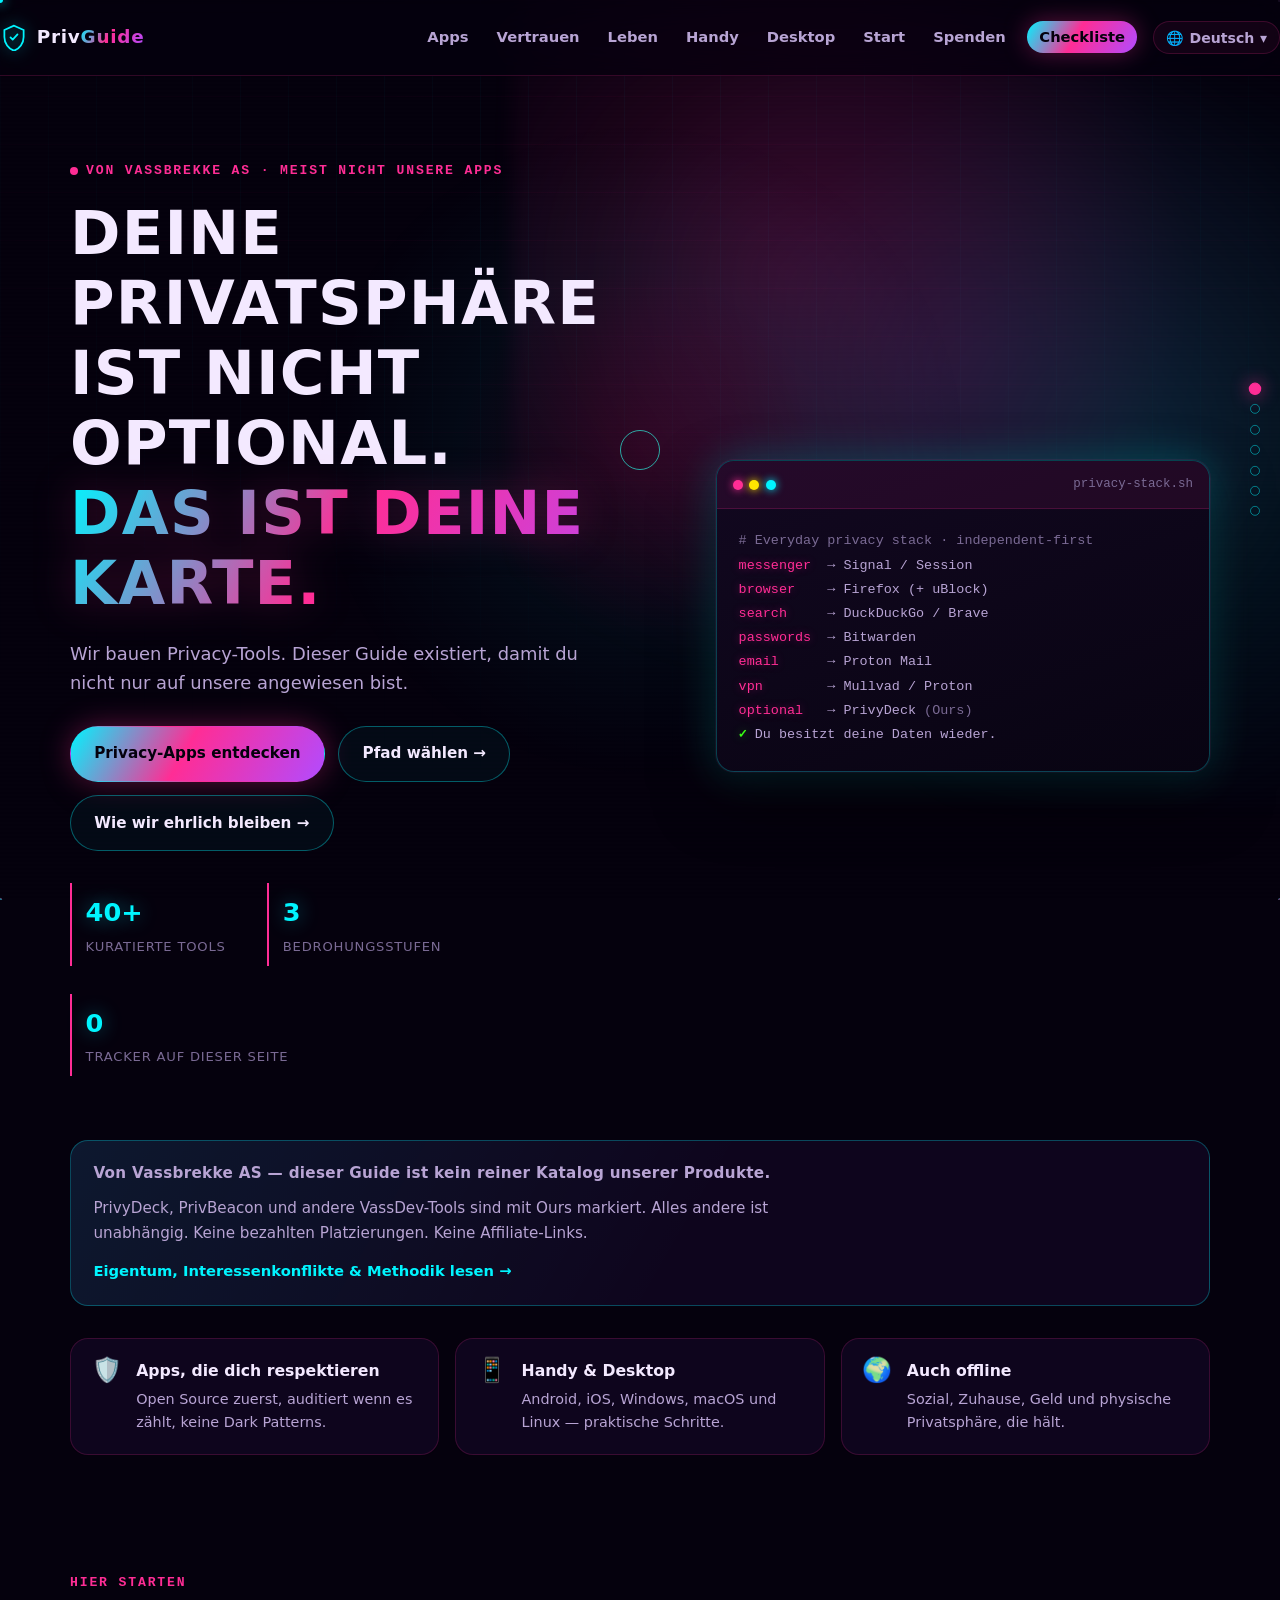
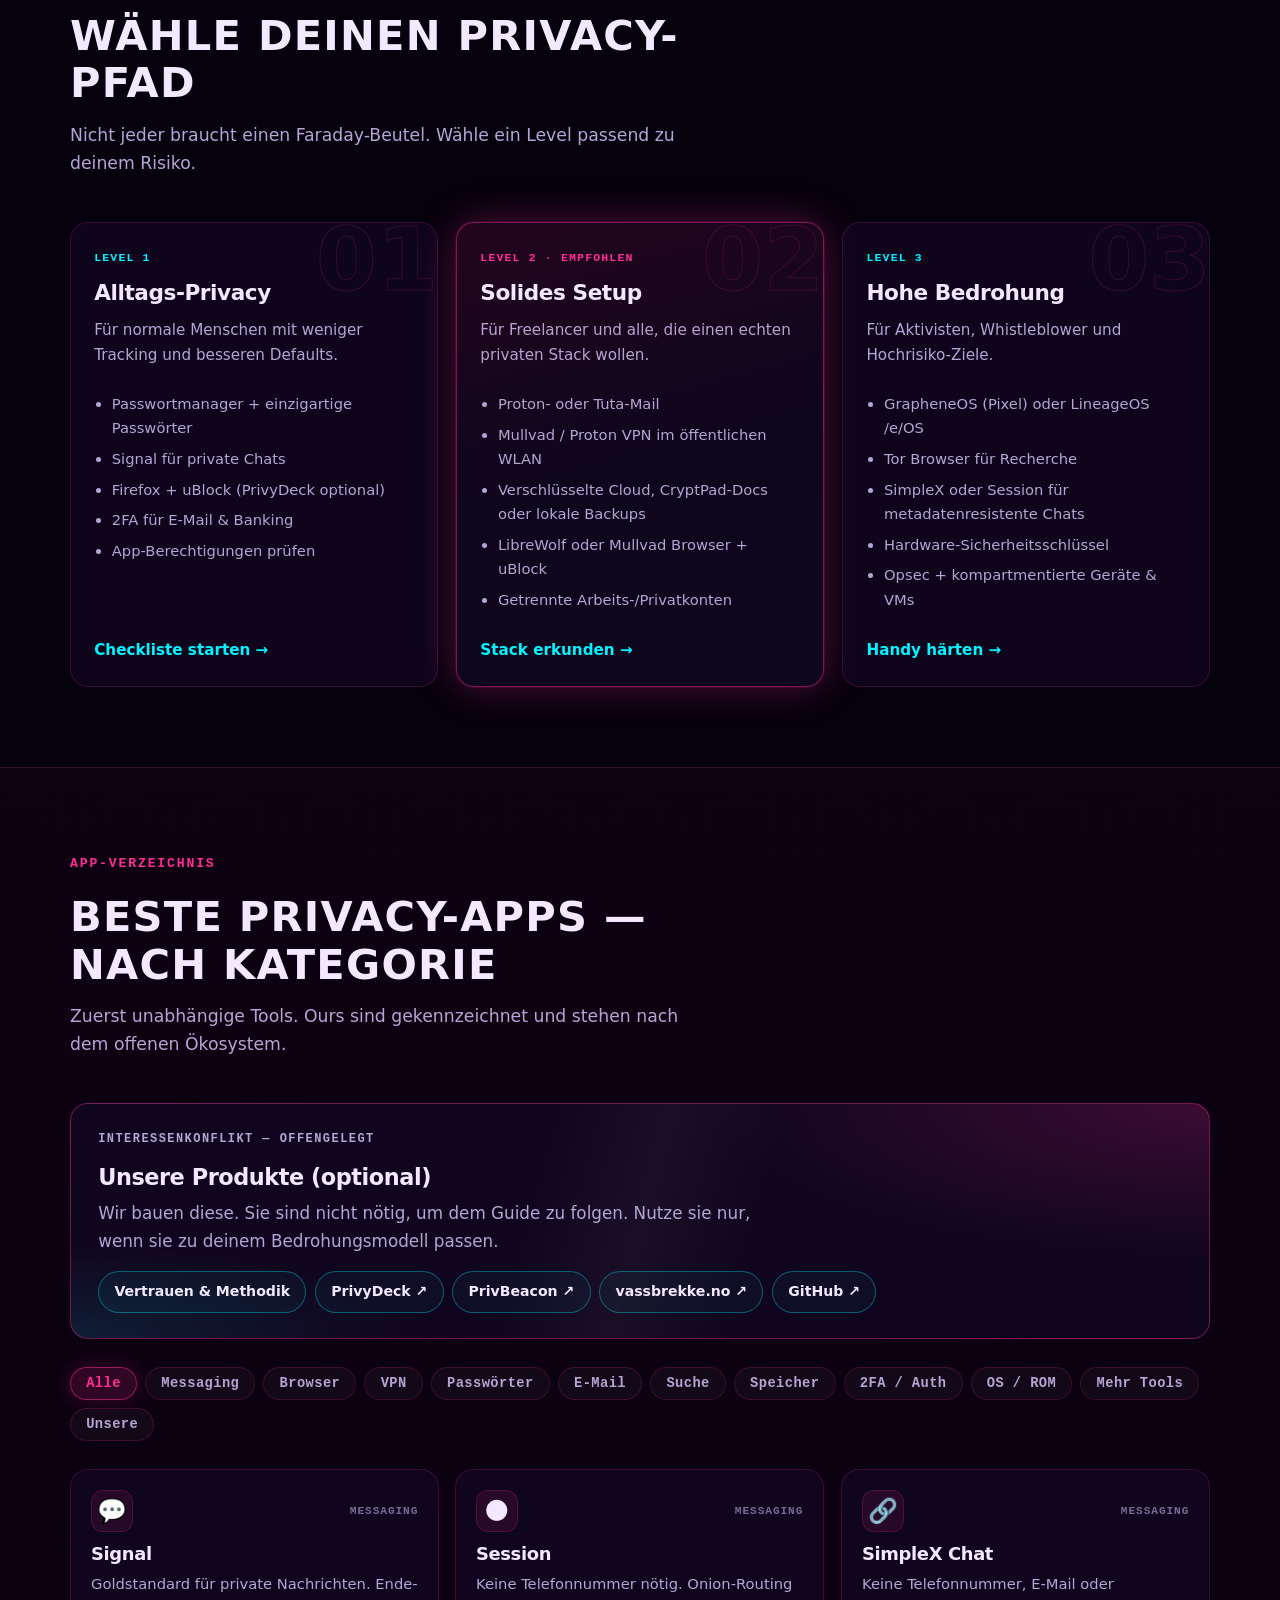
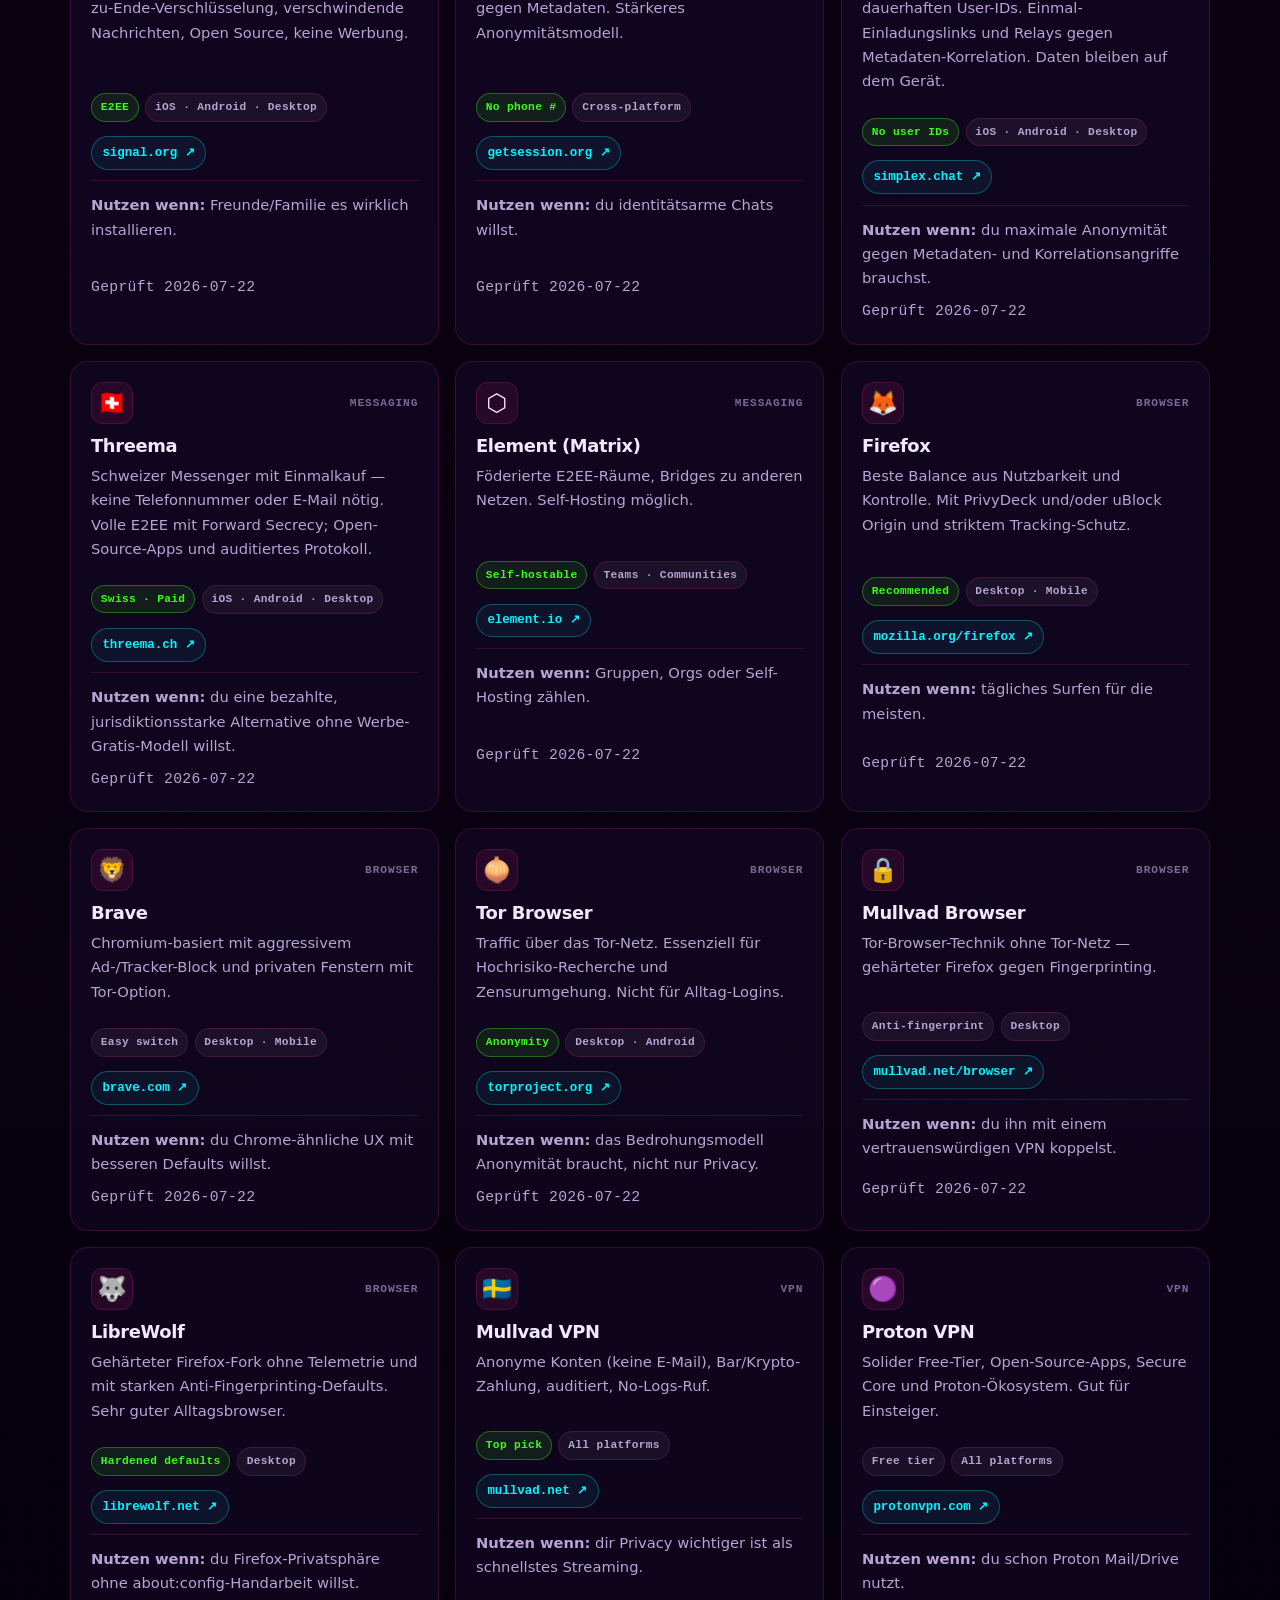
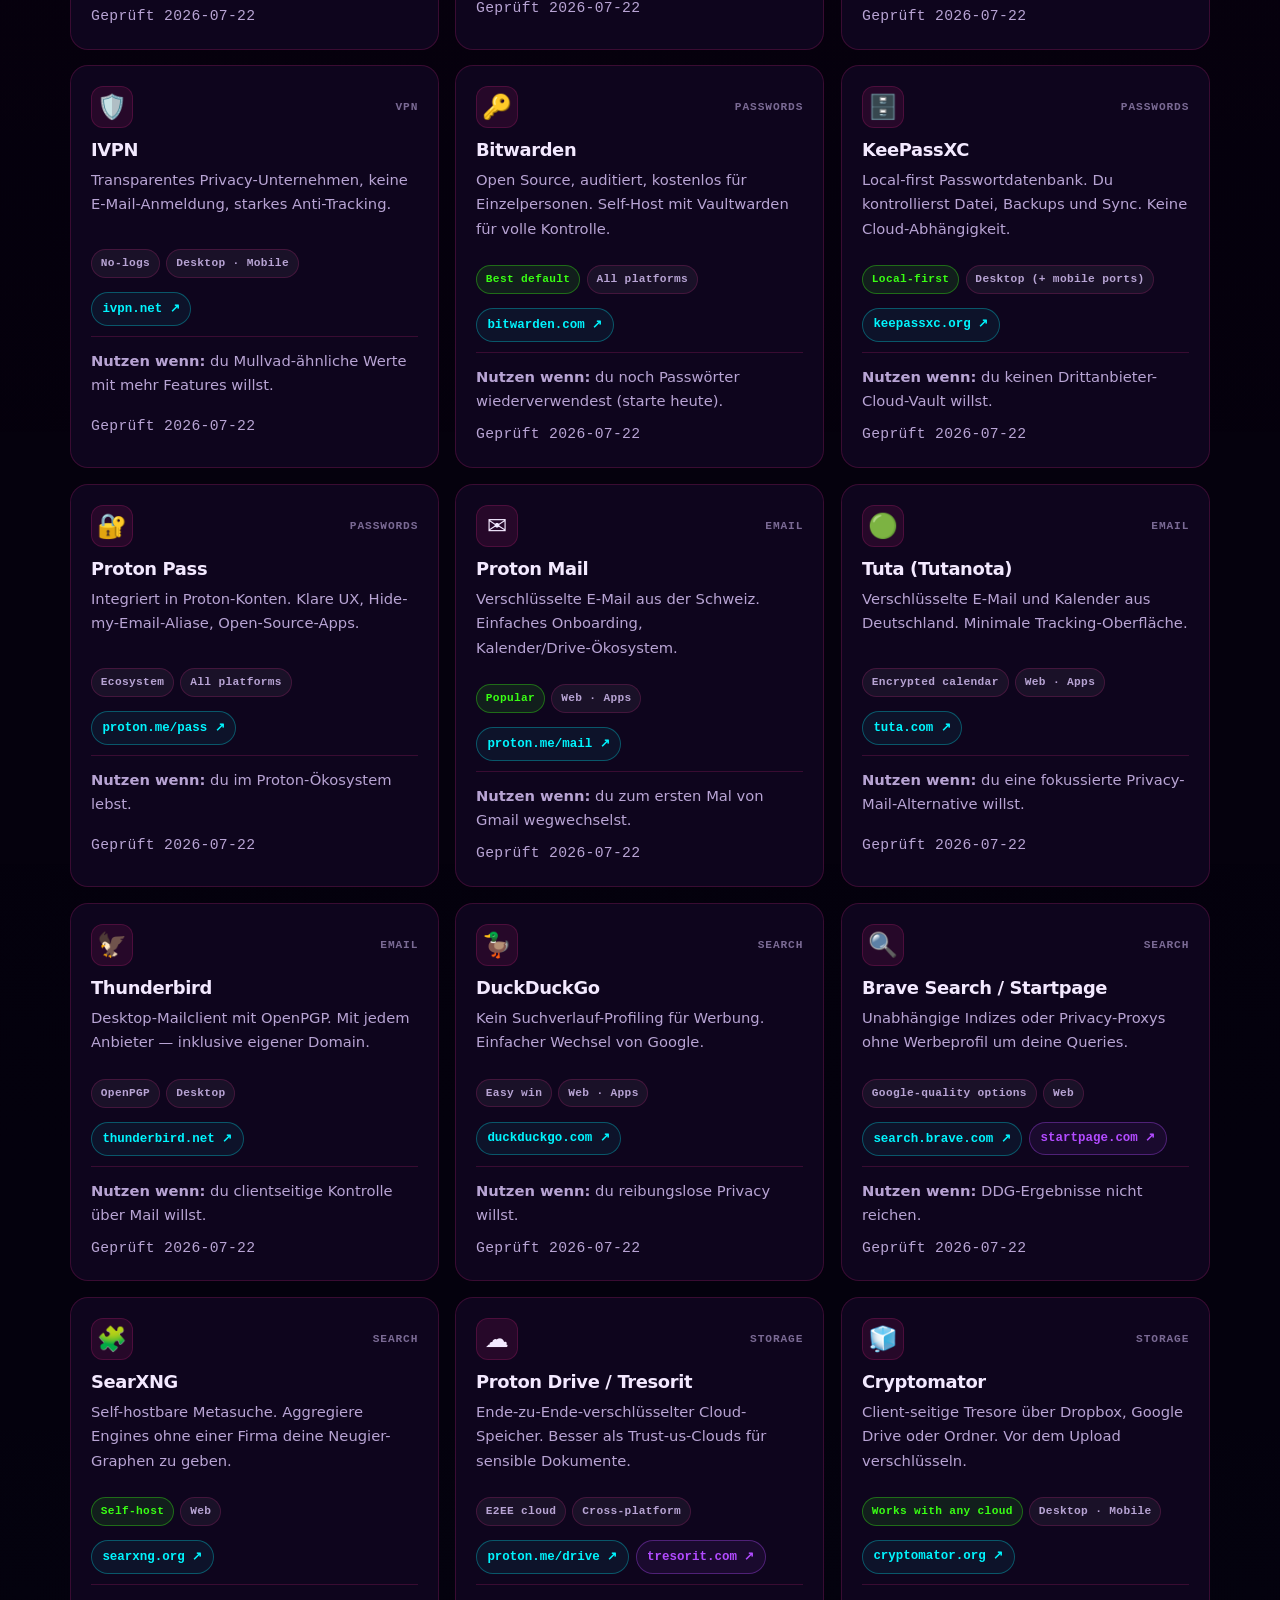
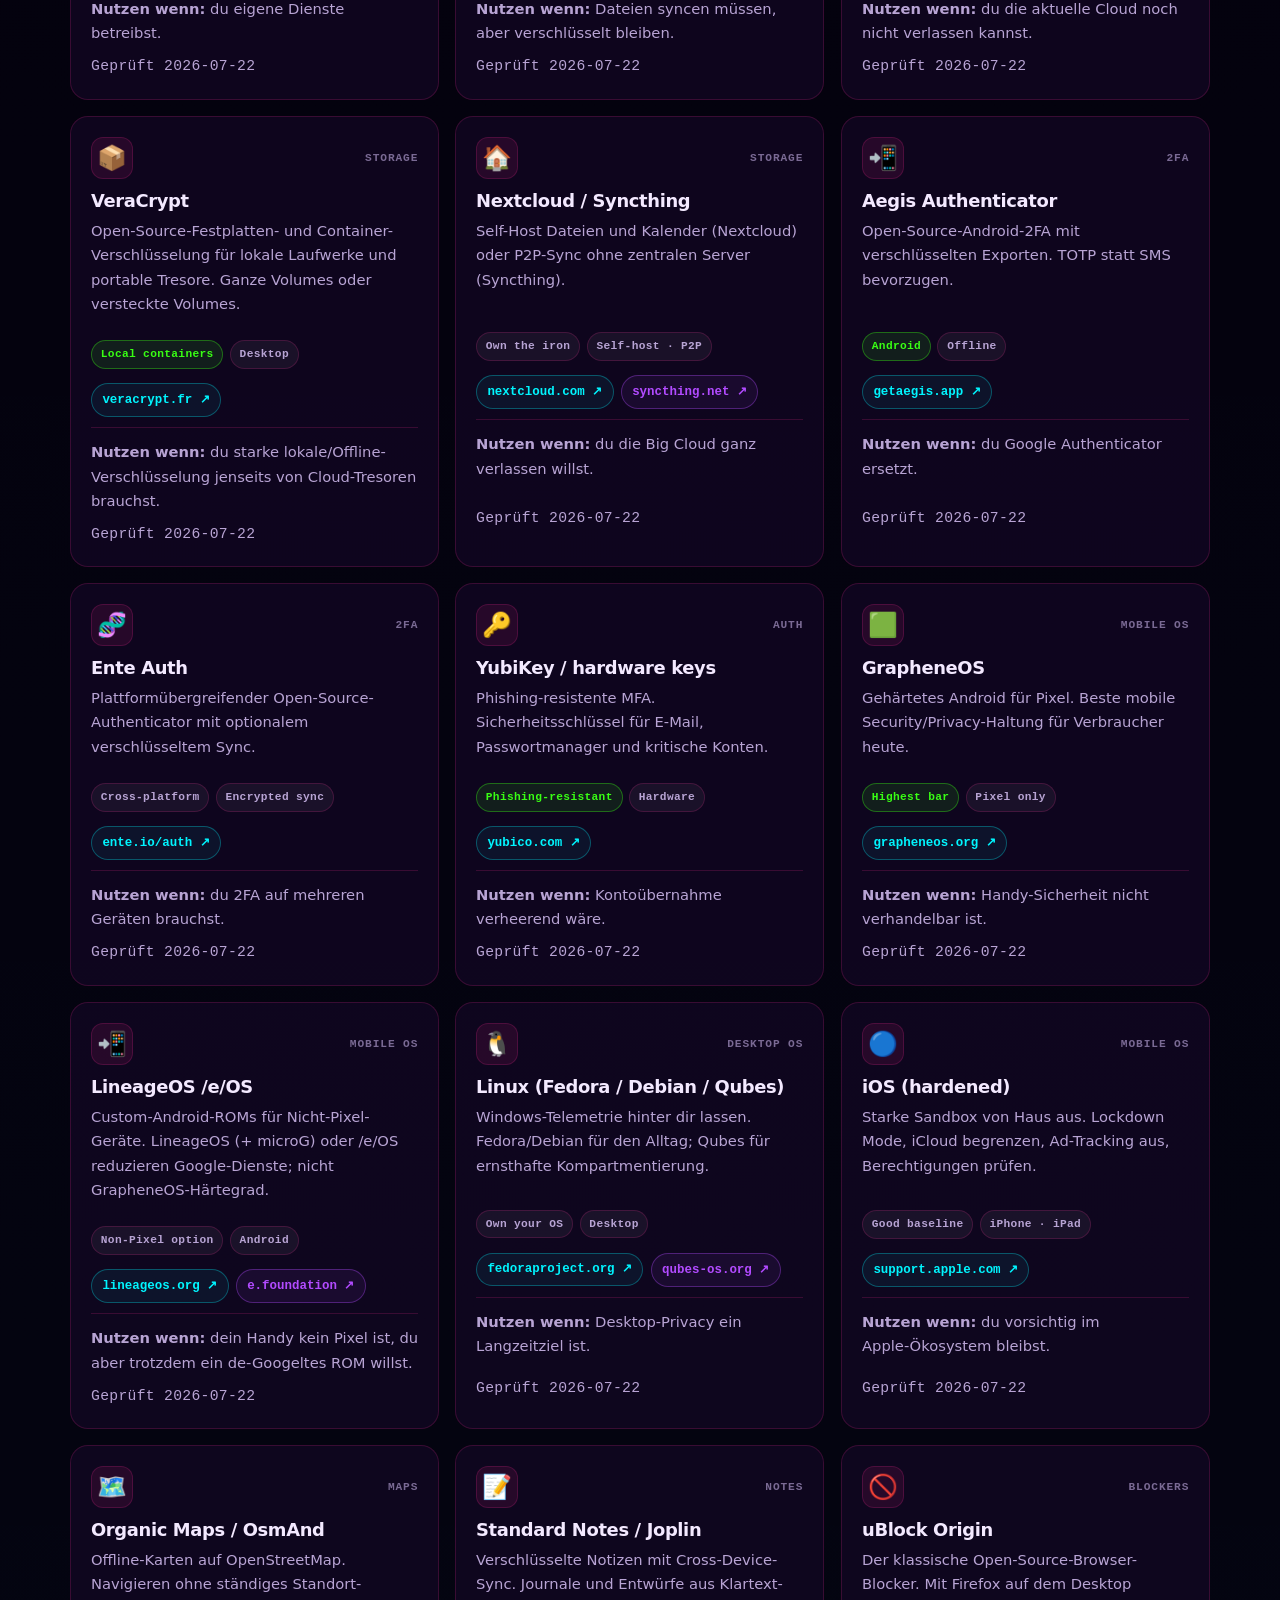
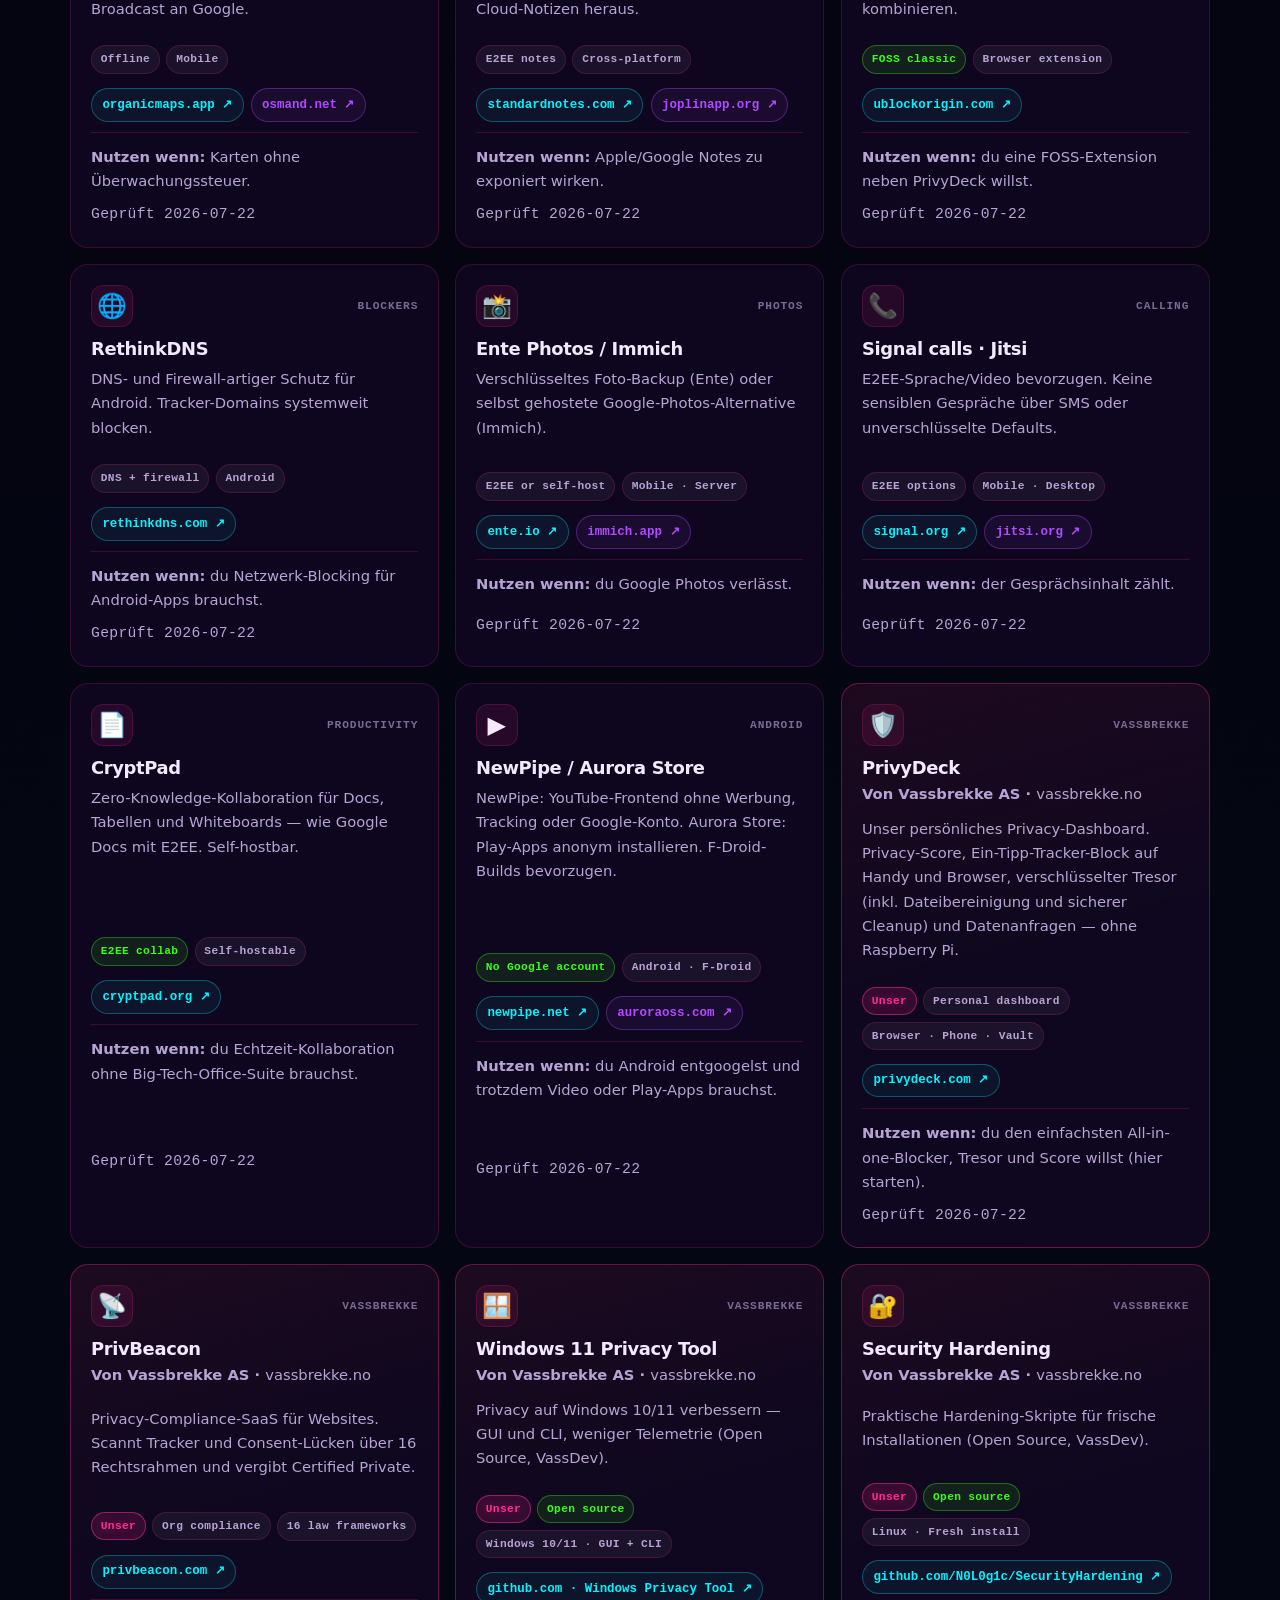
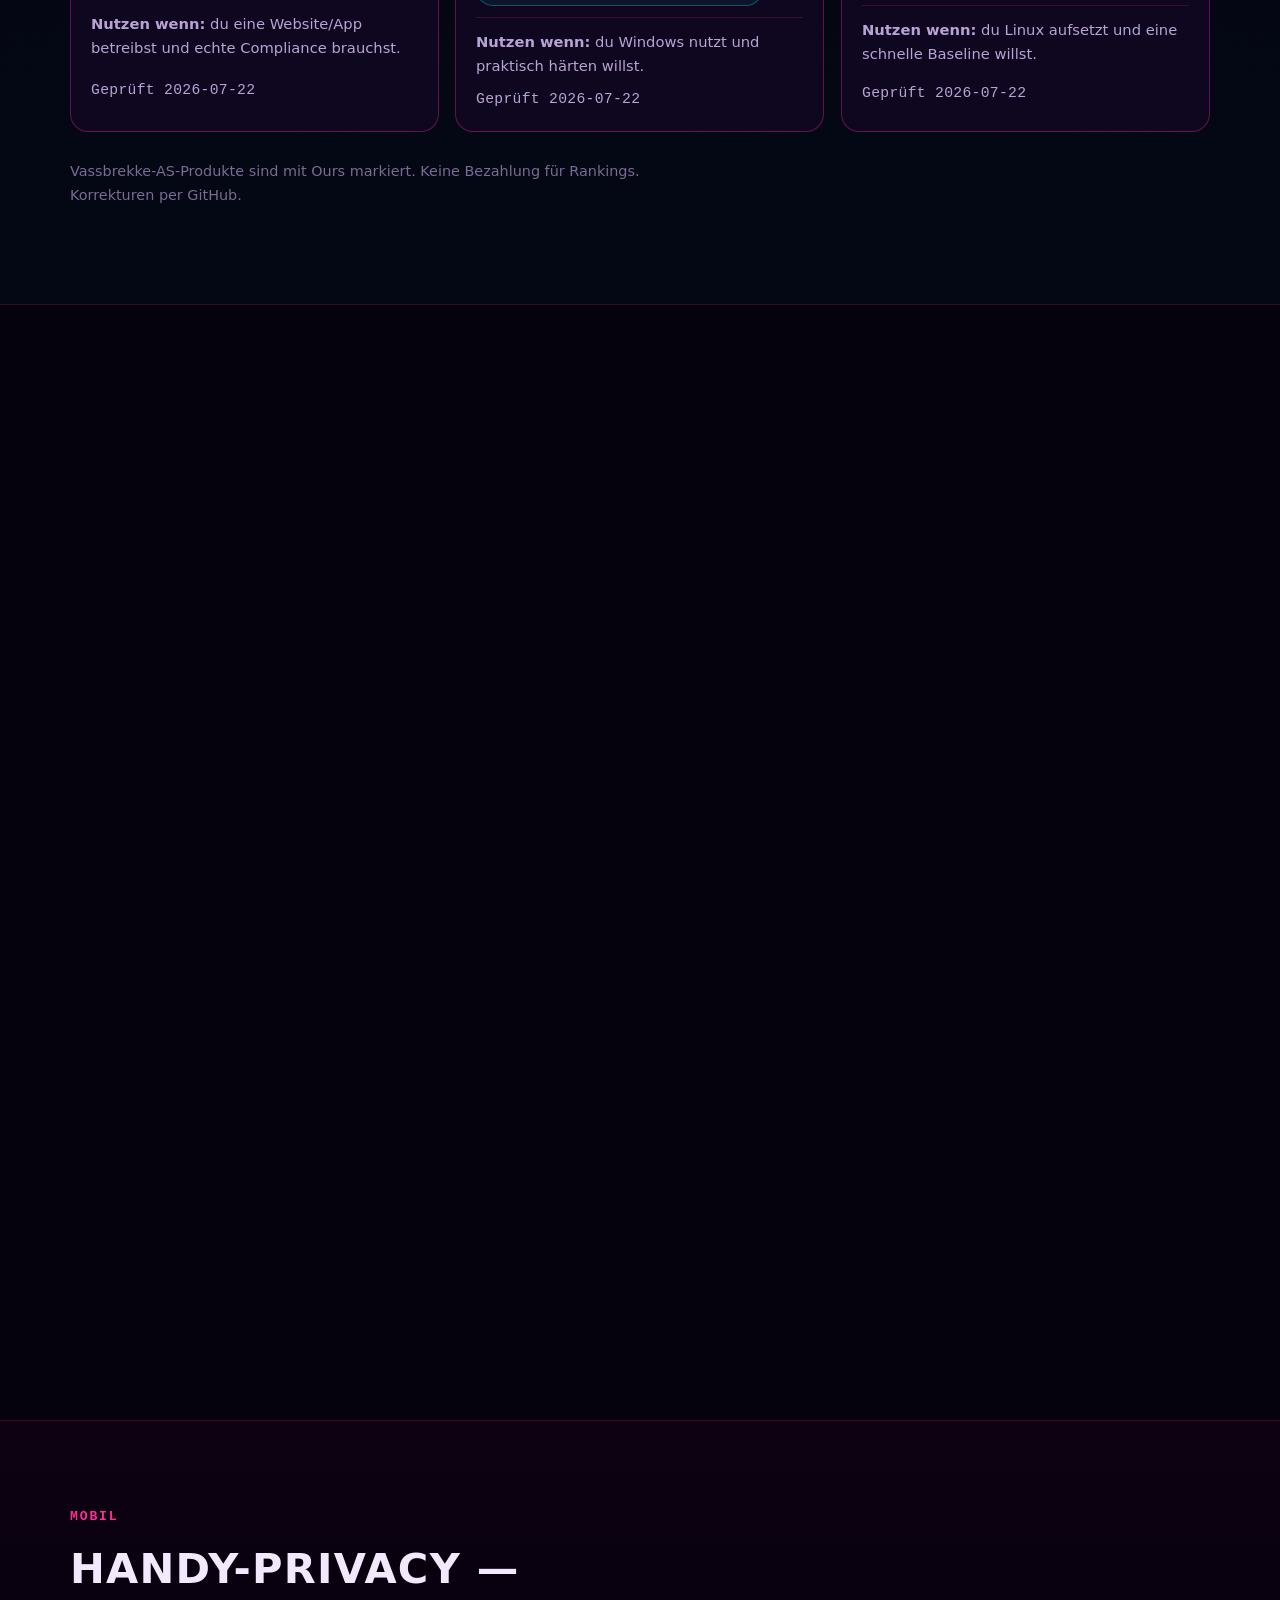
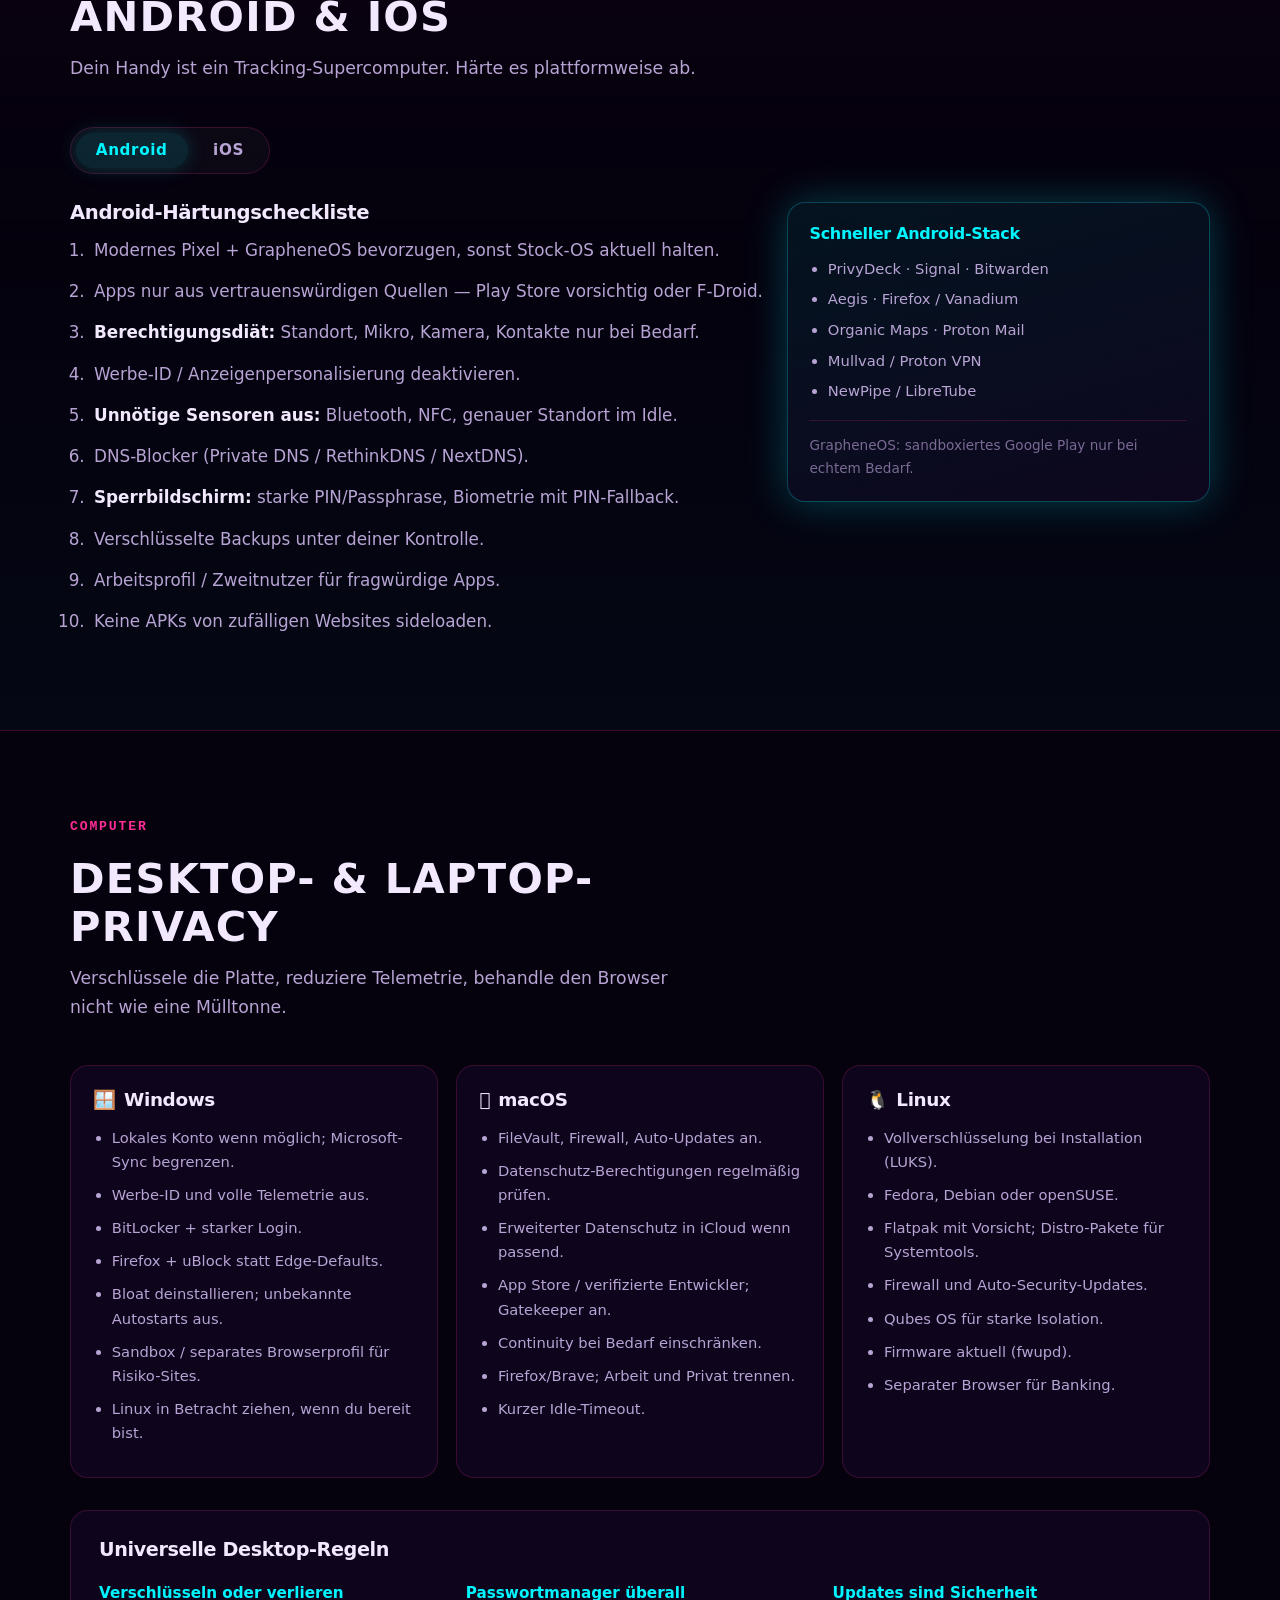
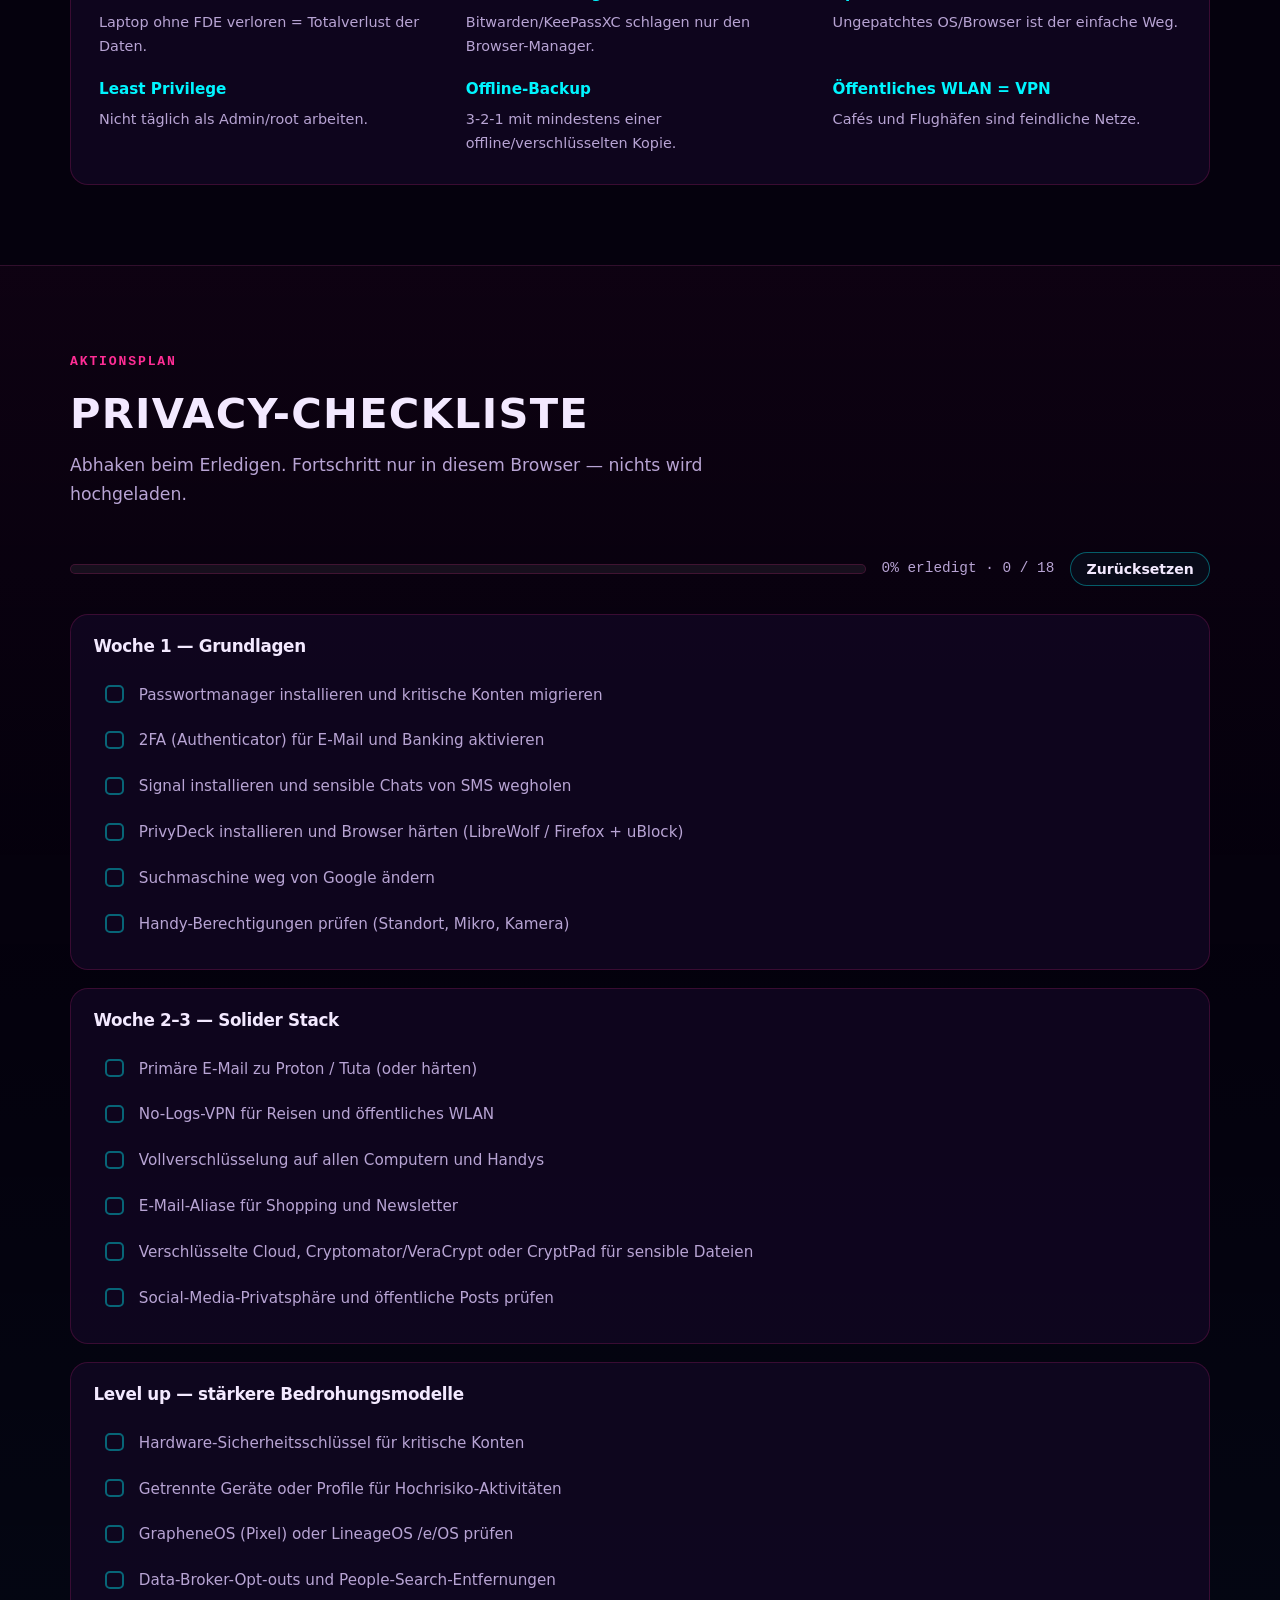
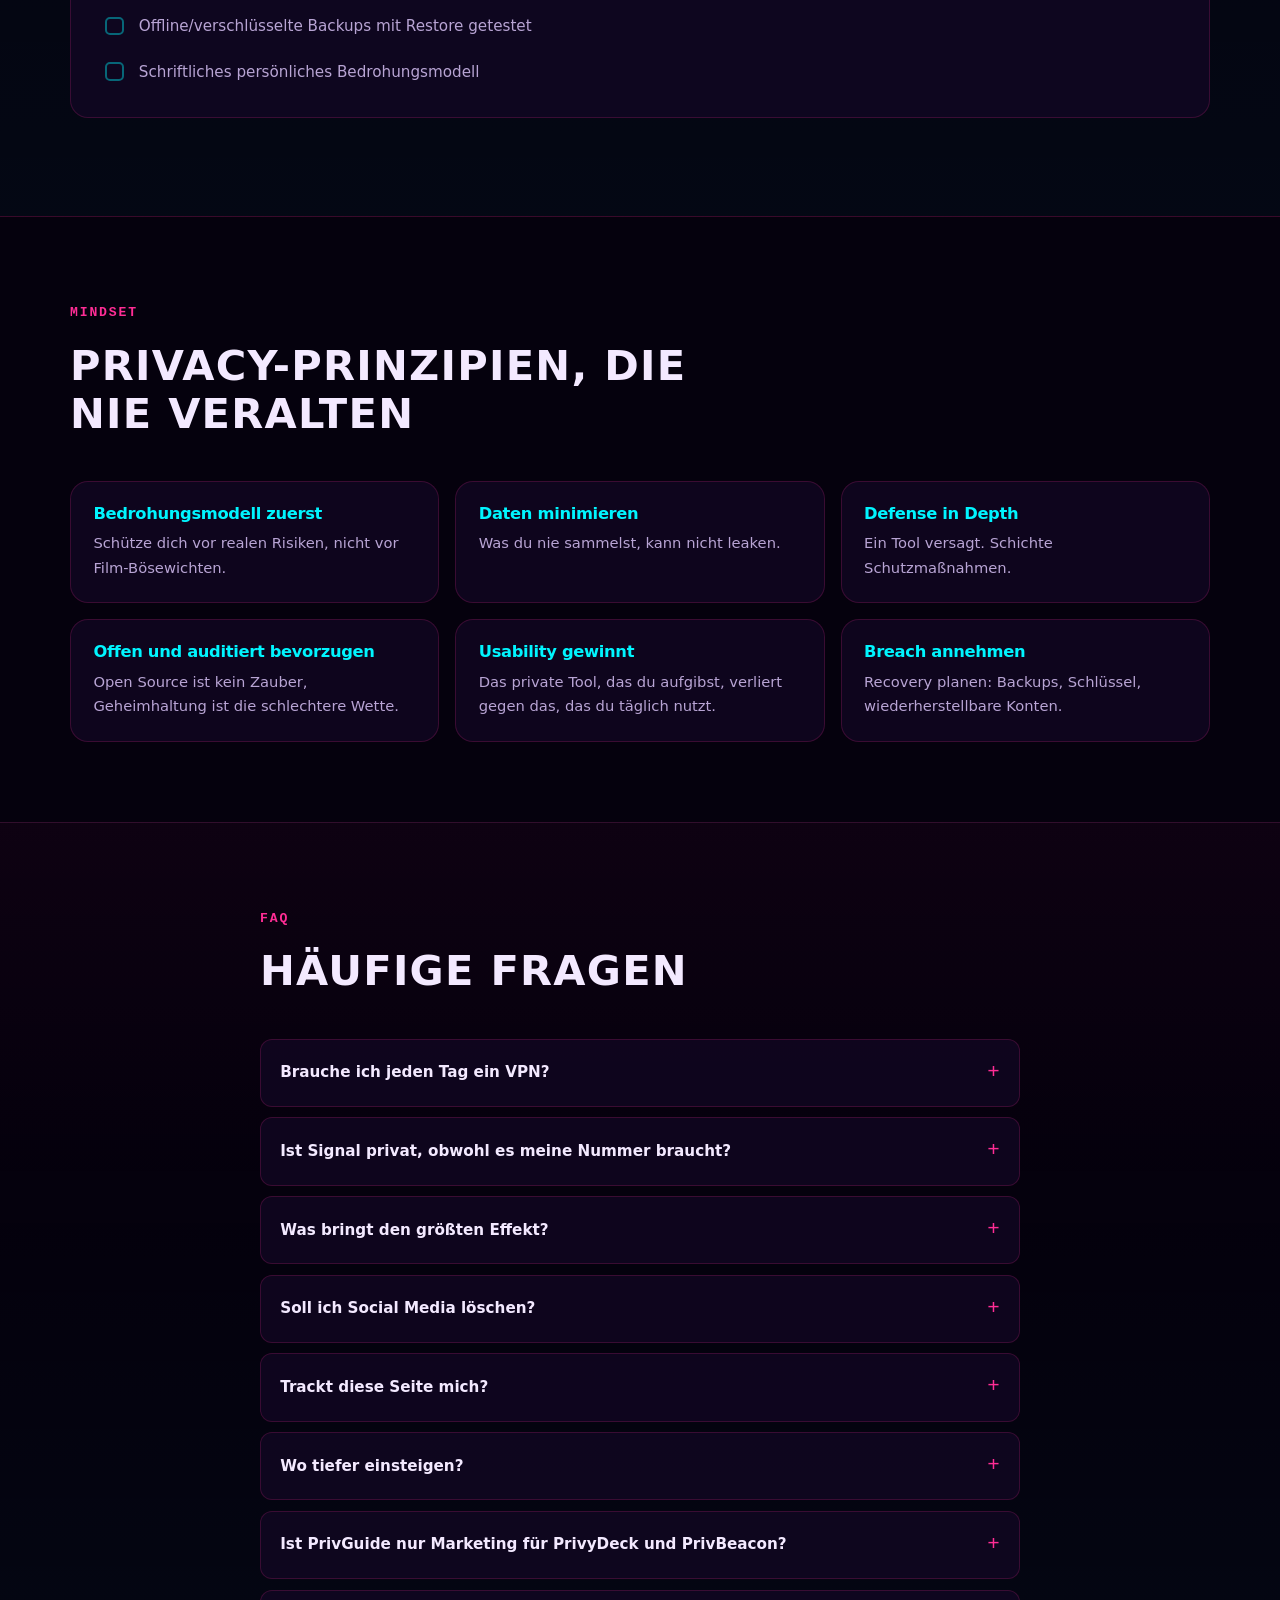
==== commit 6ca30433: "Add GitHub Discussions link to site footer. Point readers to Discussions for questions and ideas whi" ====
--- a/de/index.html
+++ b/de/index.html
@@ -2197,7 +2197,8 @@
           <li><a href="#paths">Start</a></li>
           <li><a href="#checklist">Checkliste</a></li>
           <li><a href="#faq">Häufige Fragen</a></li>
-          <li><a href="https://github.com/N0L0g1c/PrivGuide/issues" target="_blank" rel="noopener noreferrer">GitHub issues</a></li>
+          <li><a href="https://github.com/N0L0g1c/PrivGuide/issues" target="_blank" rel="noopener noreferrer">GitHub Issues</a></li>
+          <li><a href="https://github.com/N0L0g1c/PrivGuide/discussions" target="_blank" rel="noopener noreferrer">GitHub Discussions</a></li>
           <li><a href="#donate">Spenden</a></li>
         </ul>
       </div>
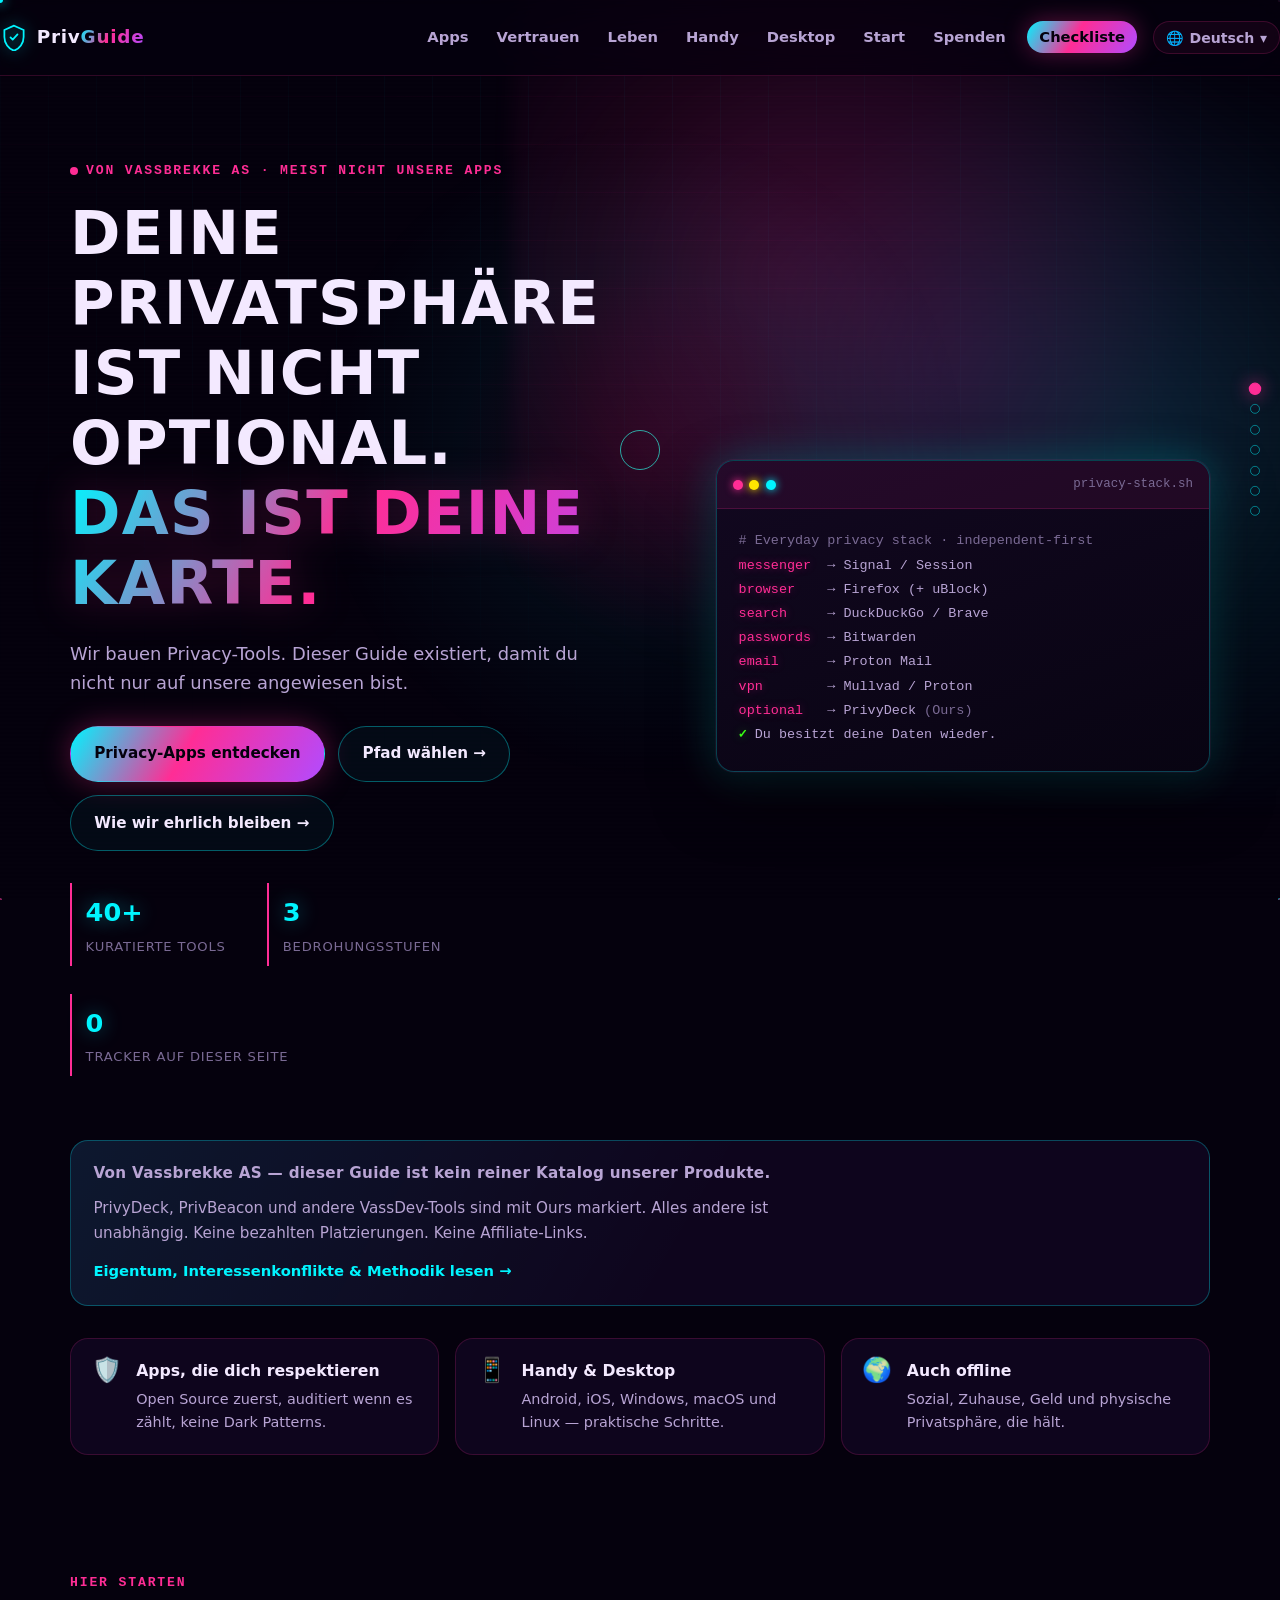
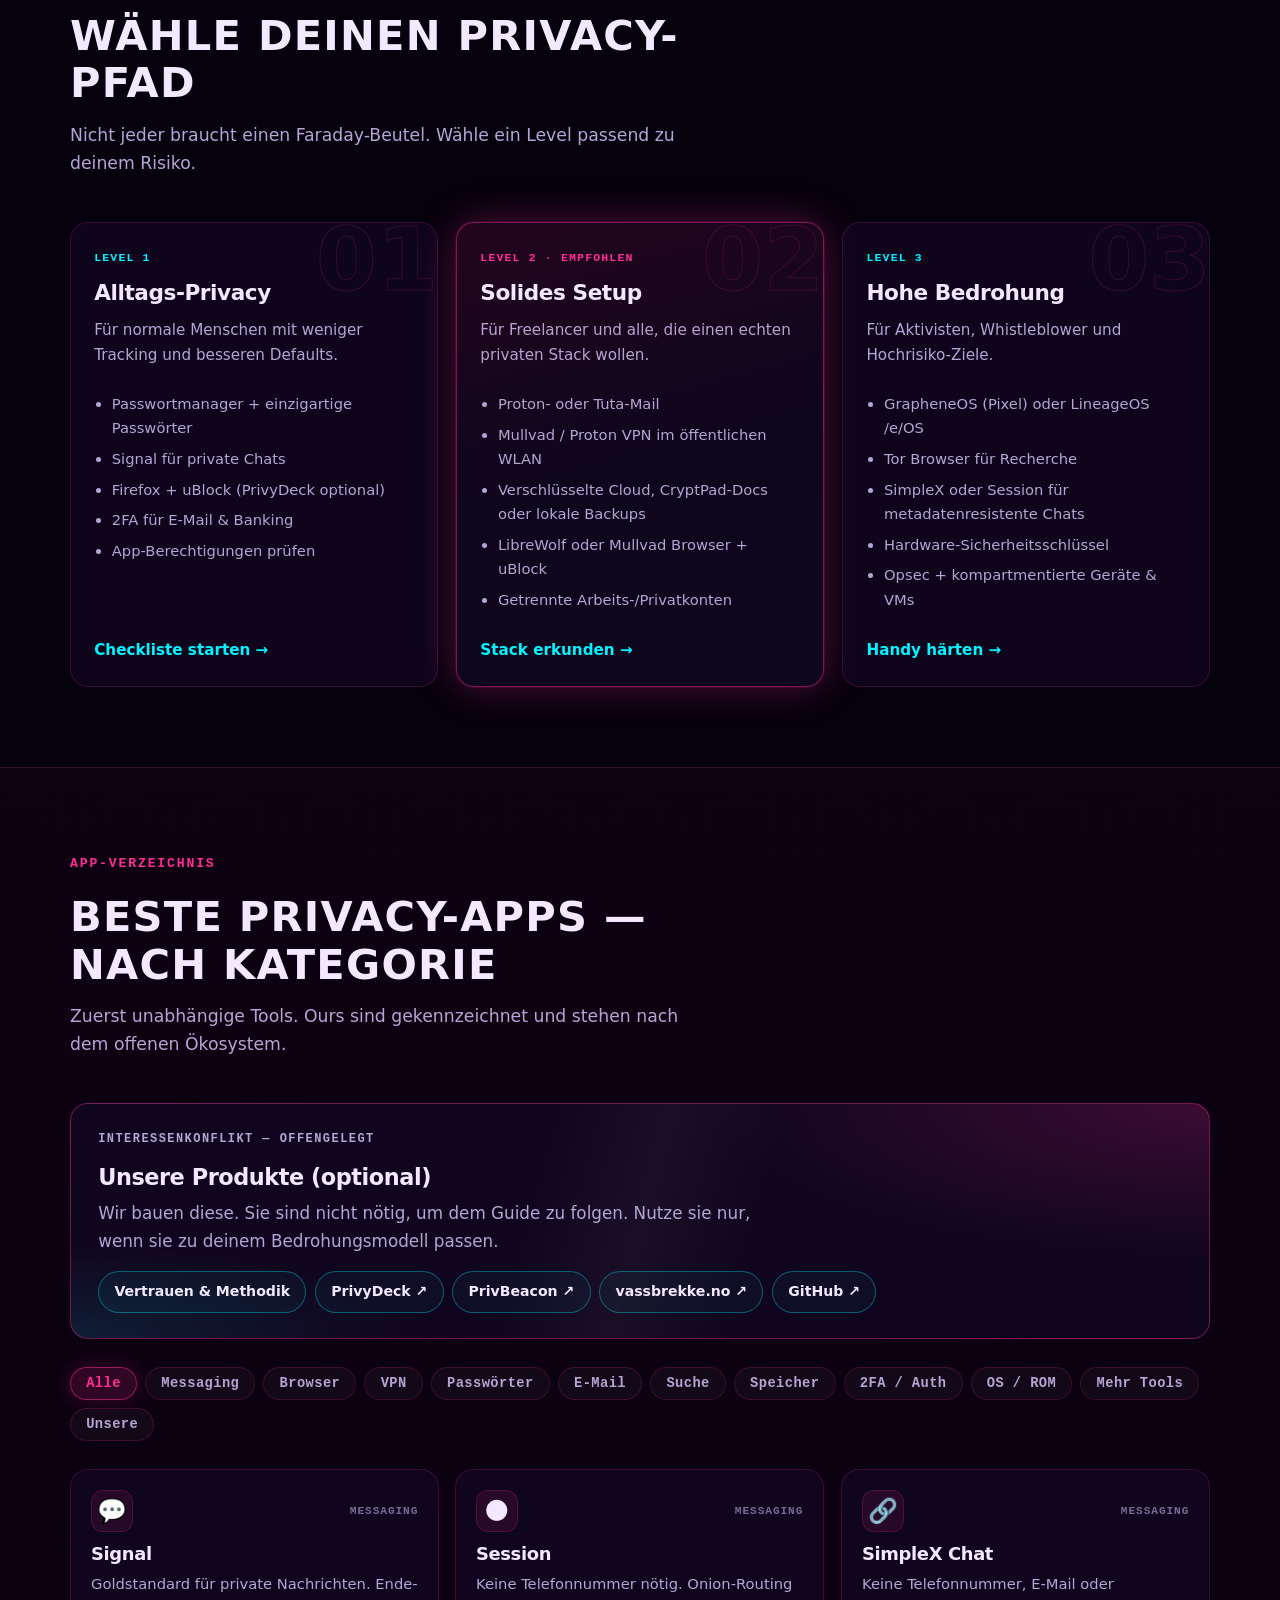
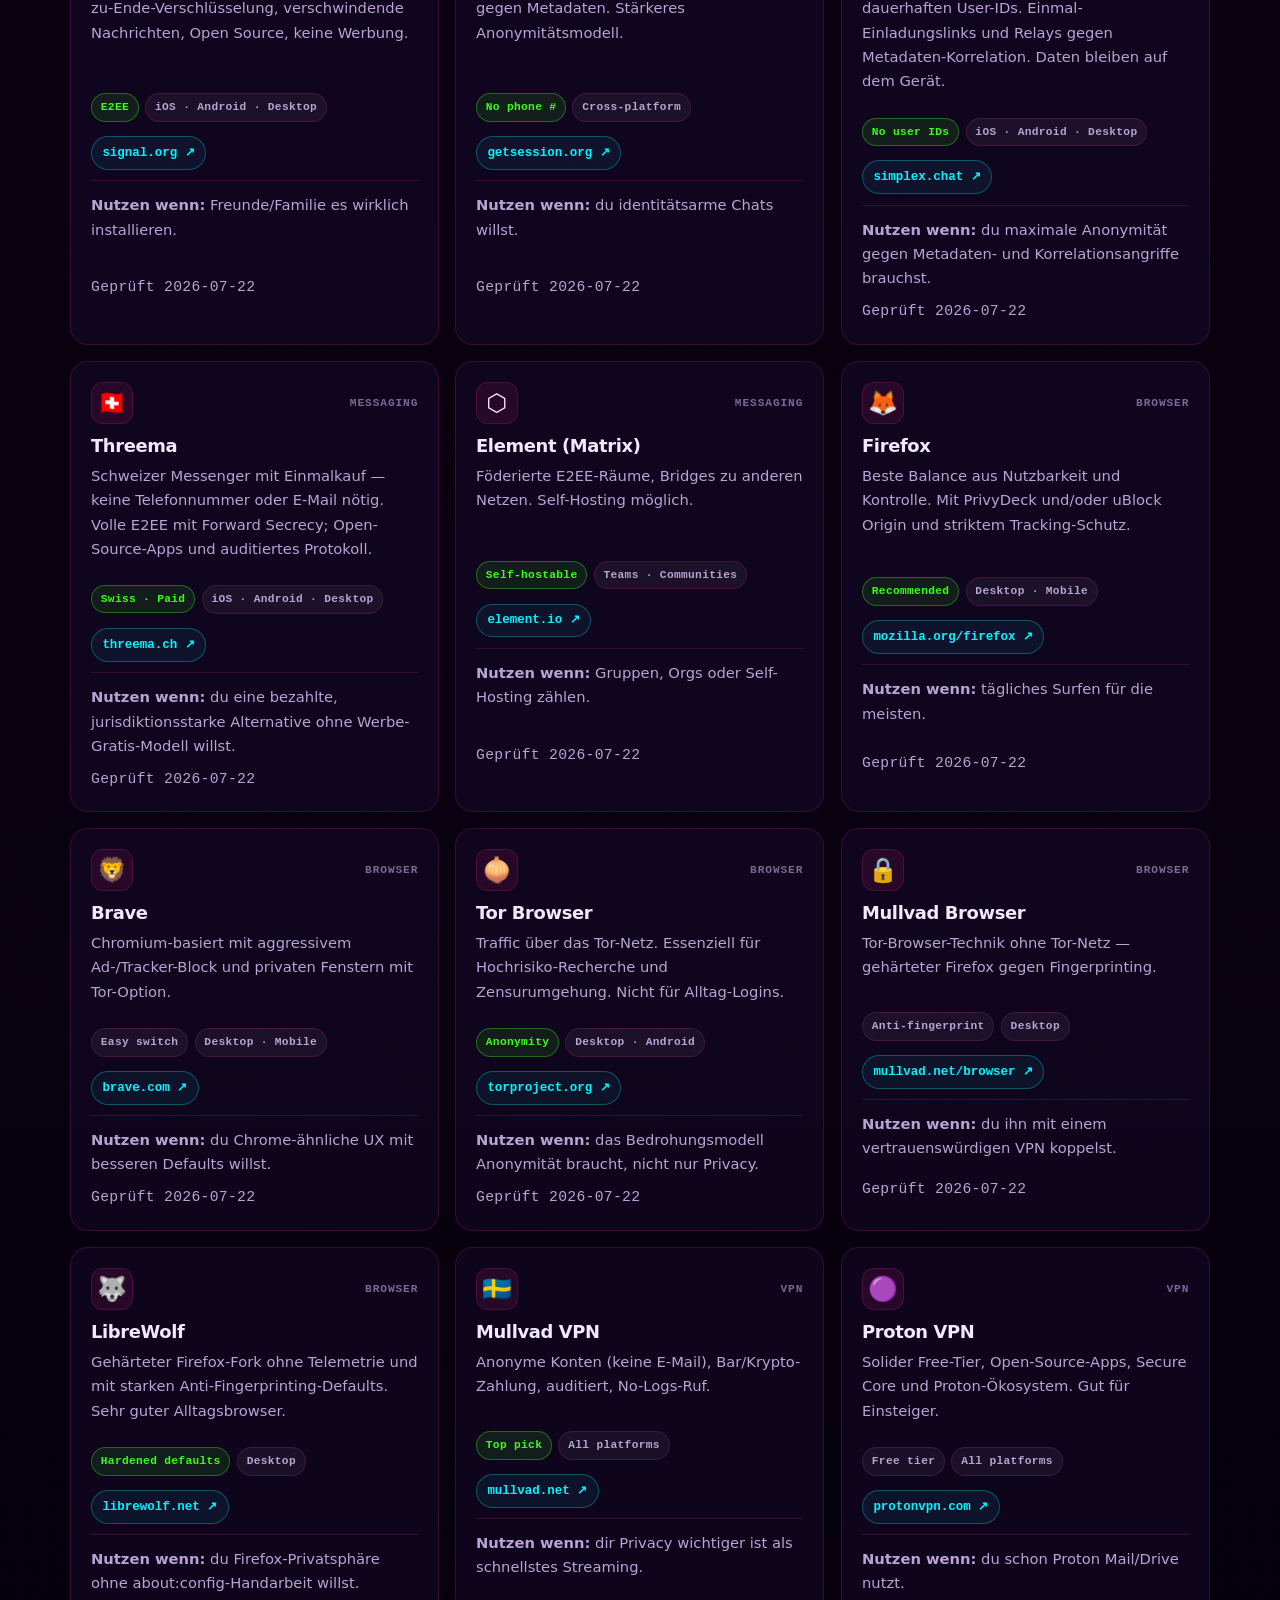
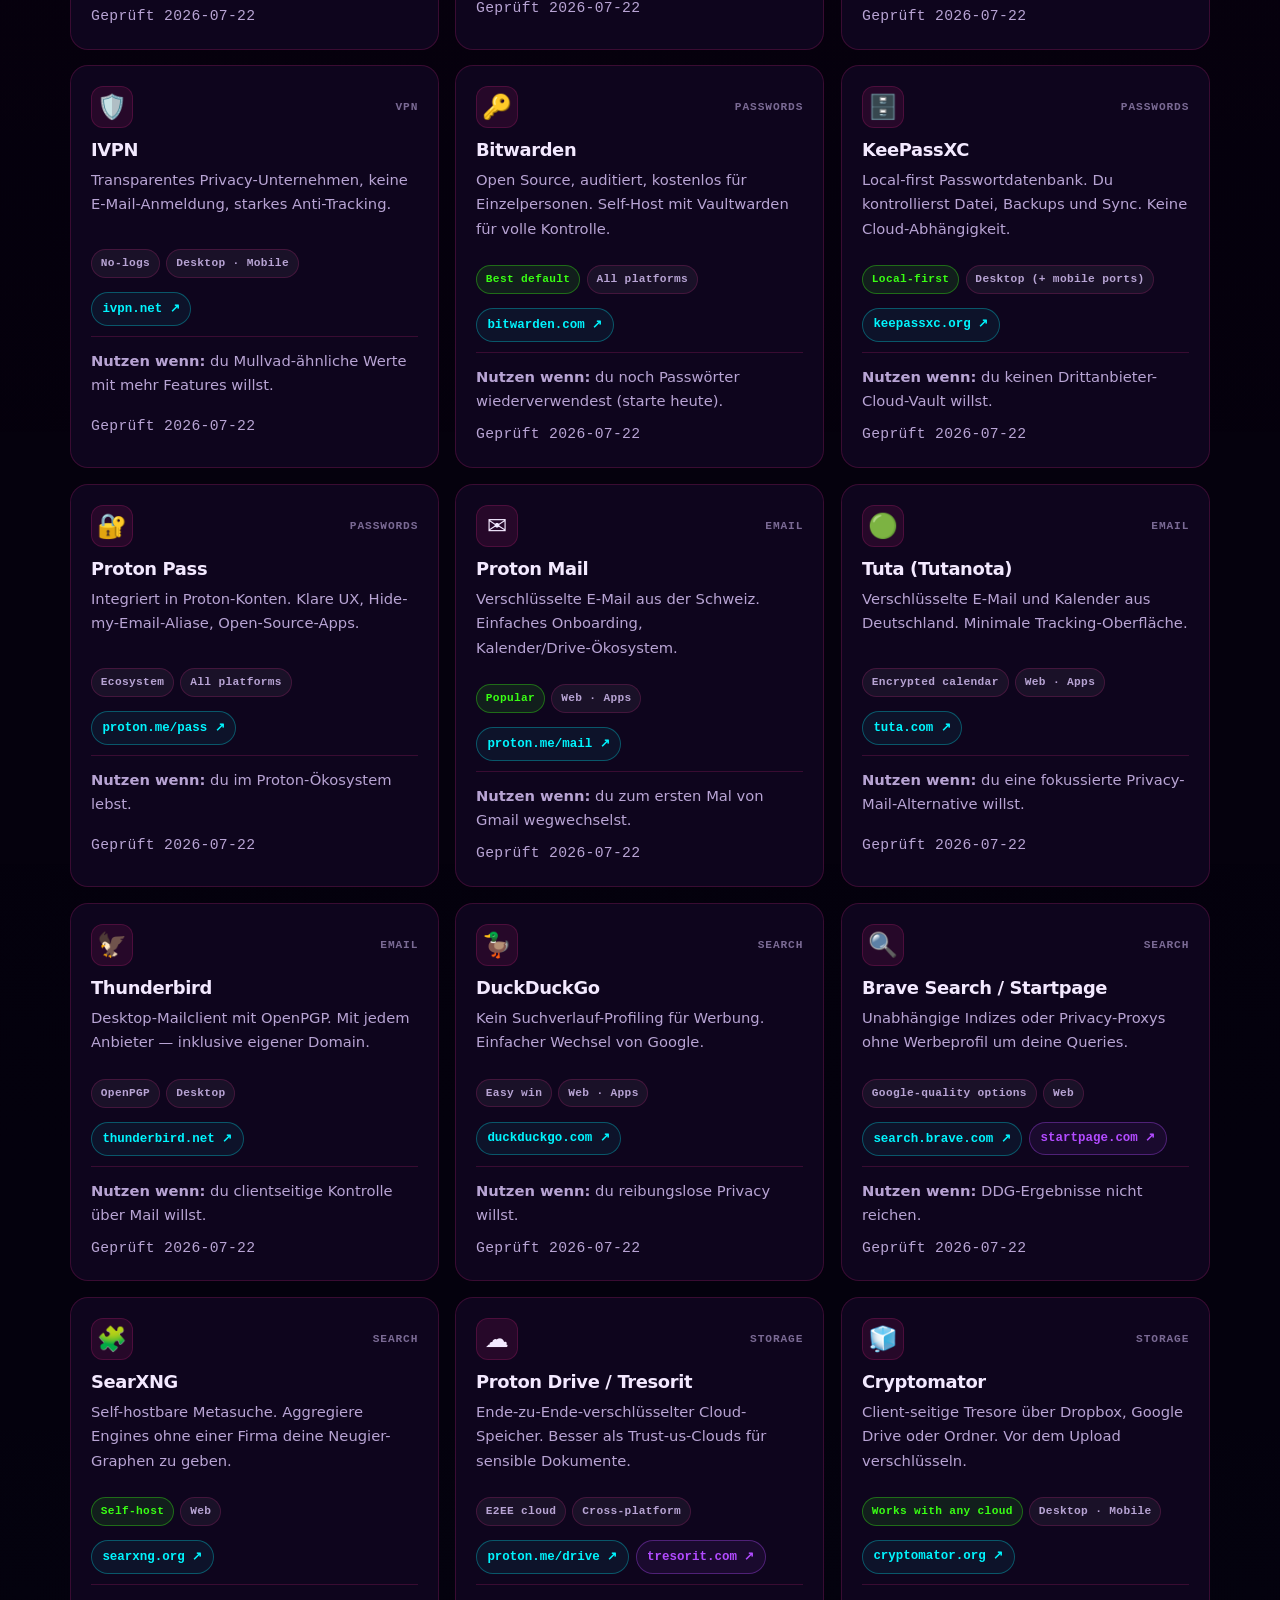
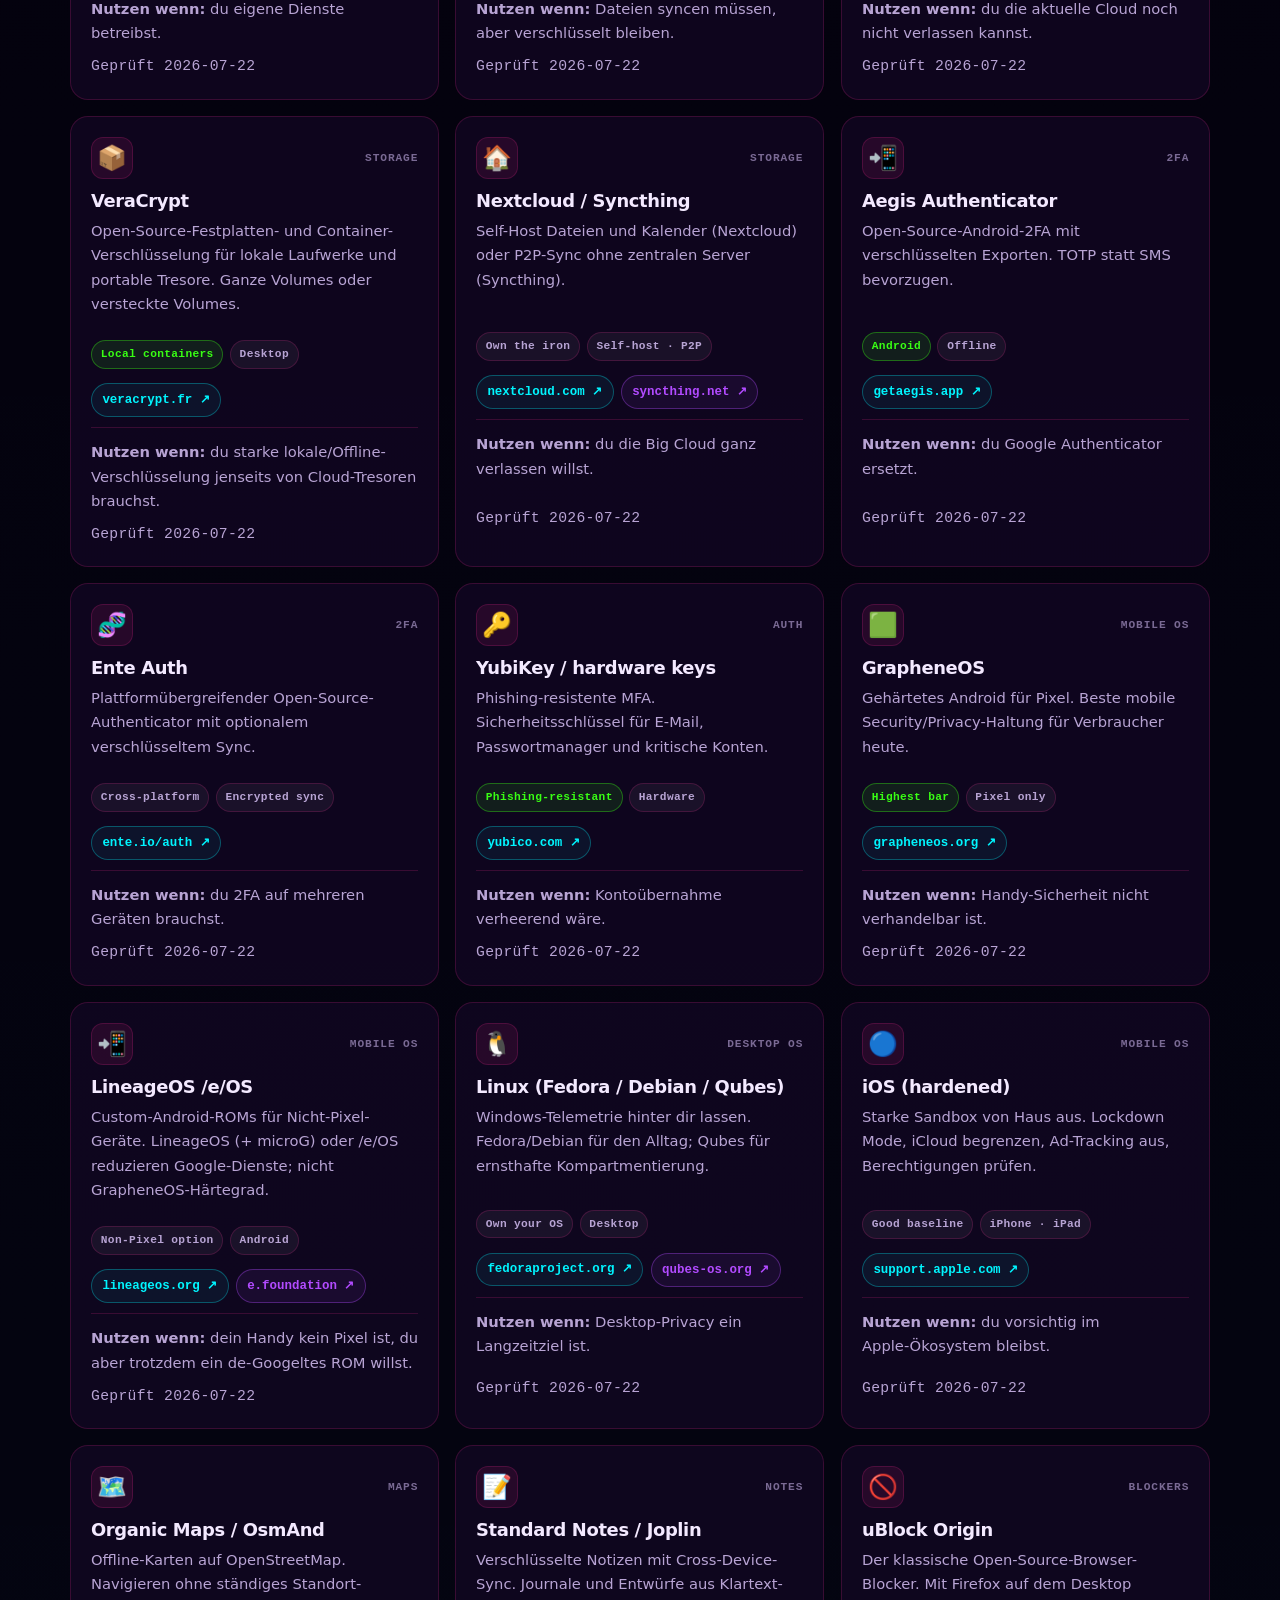
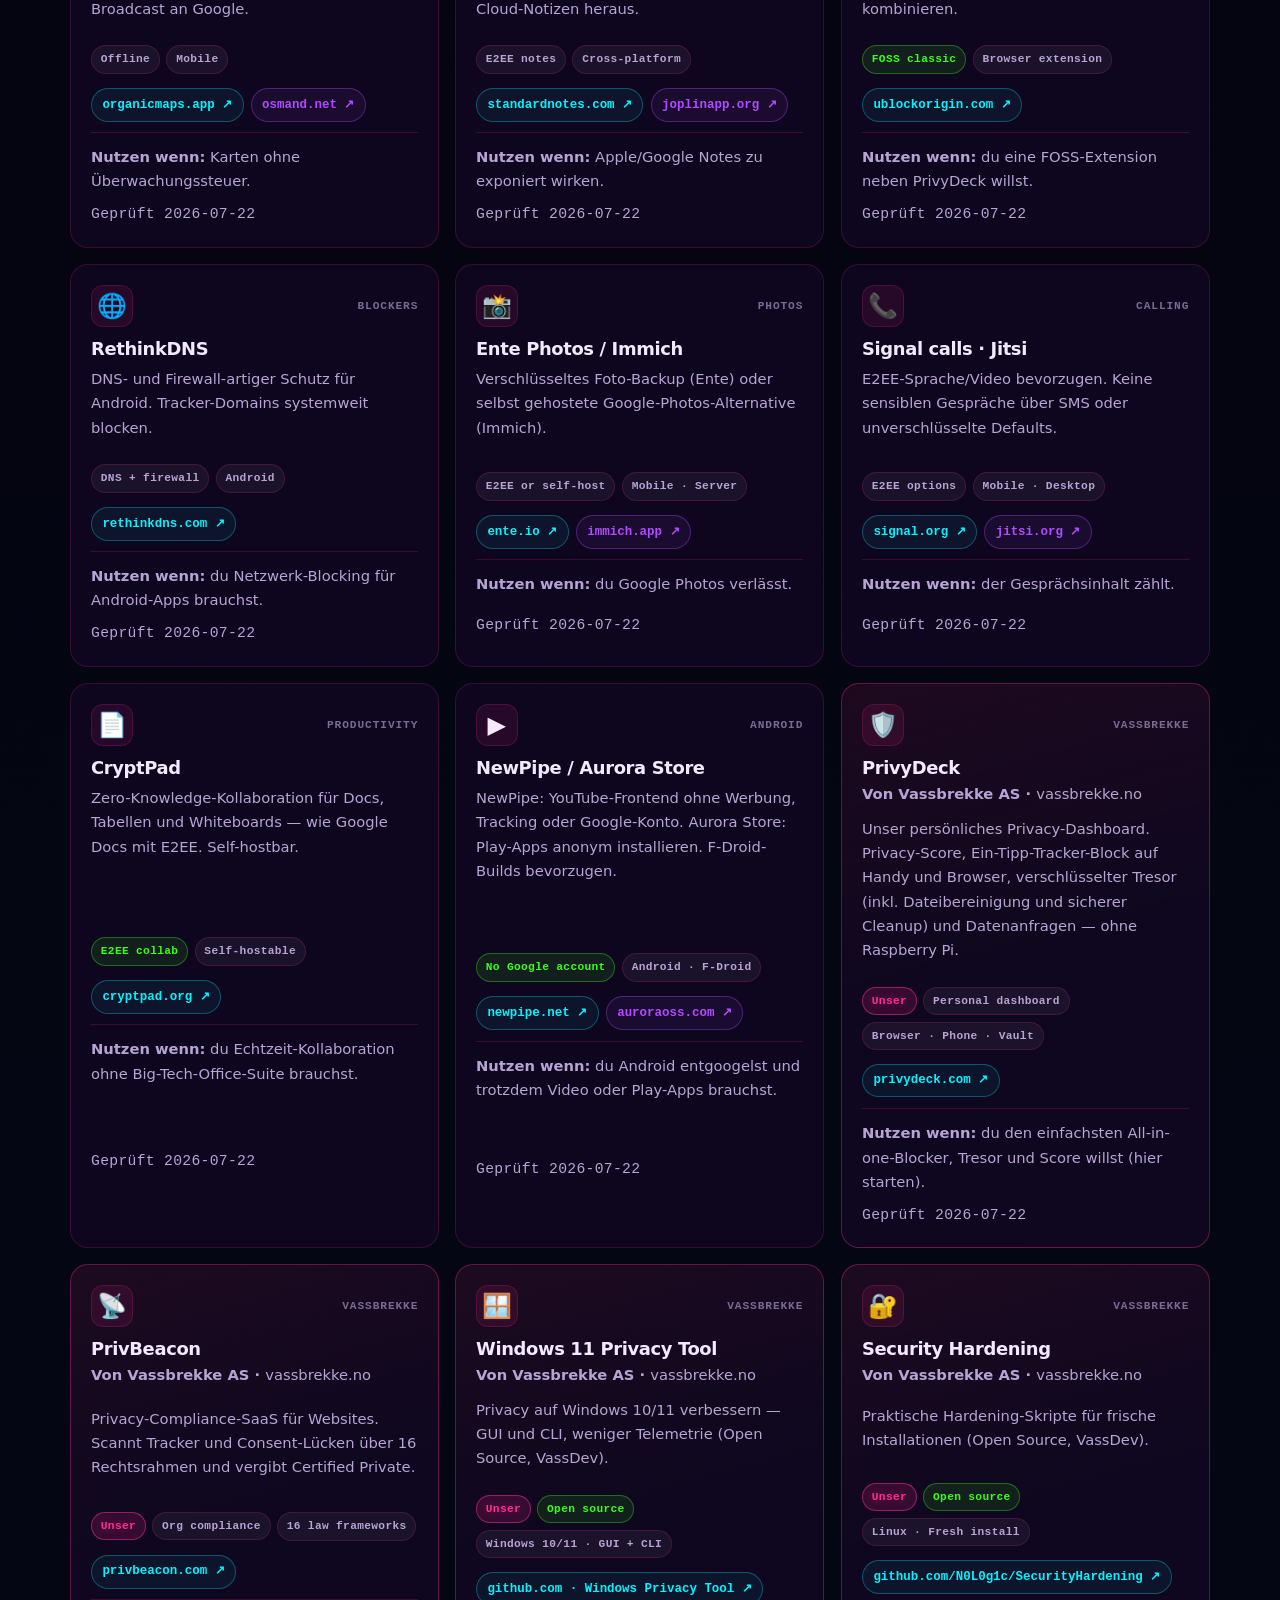
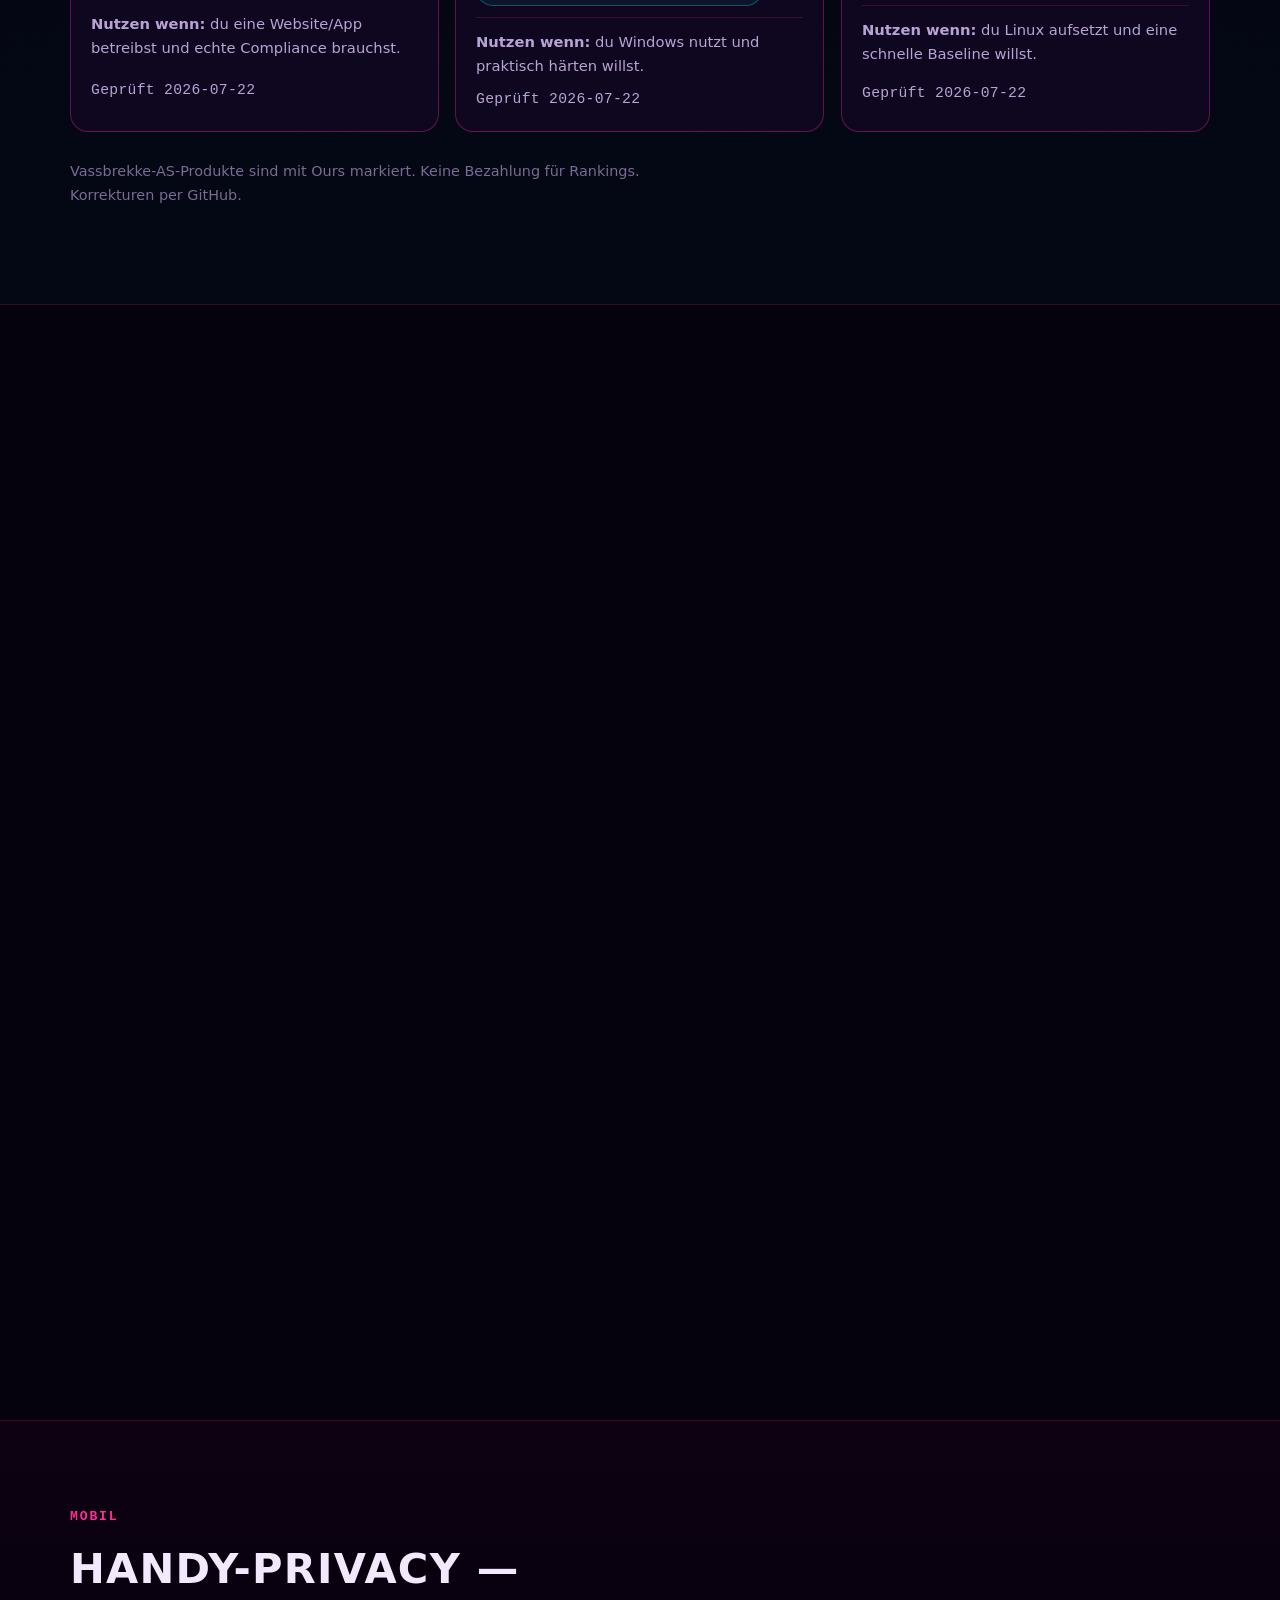
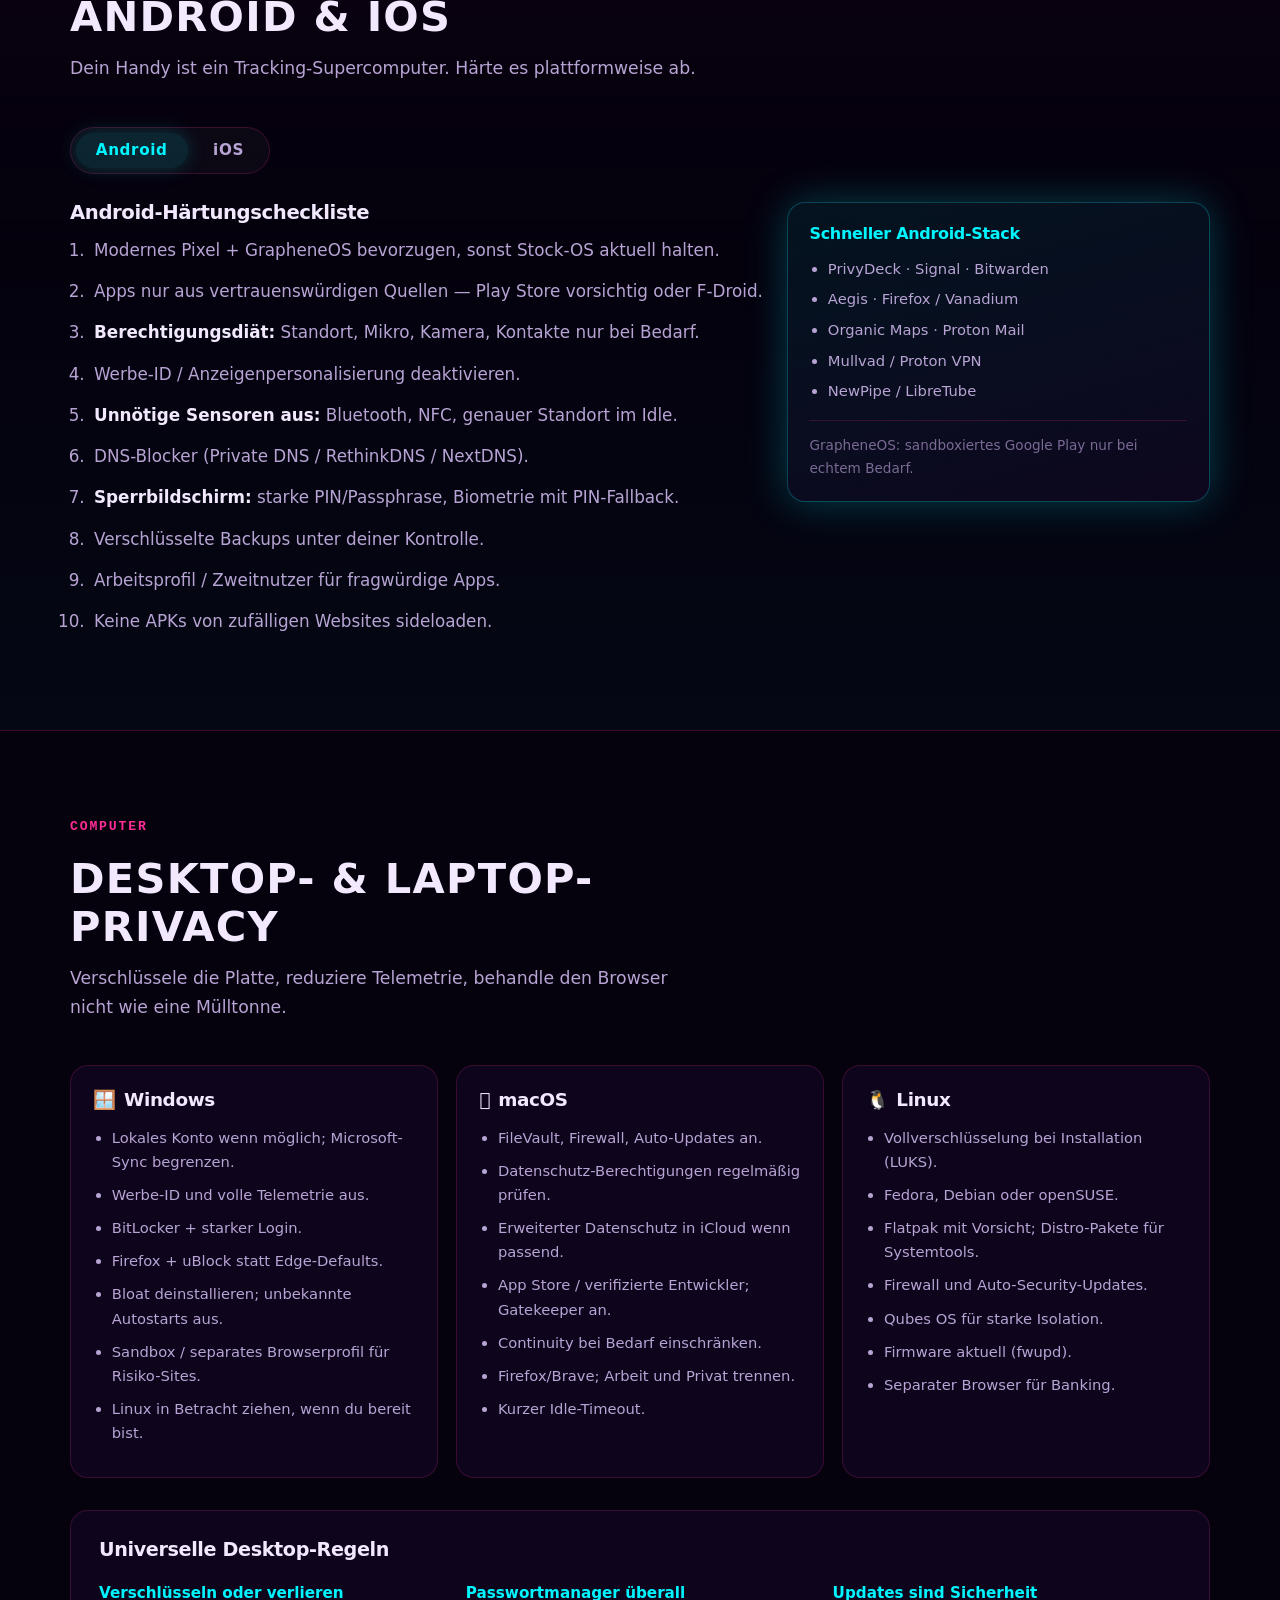
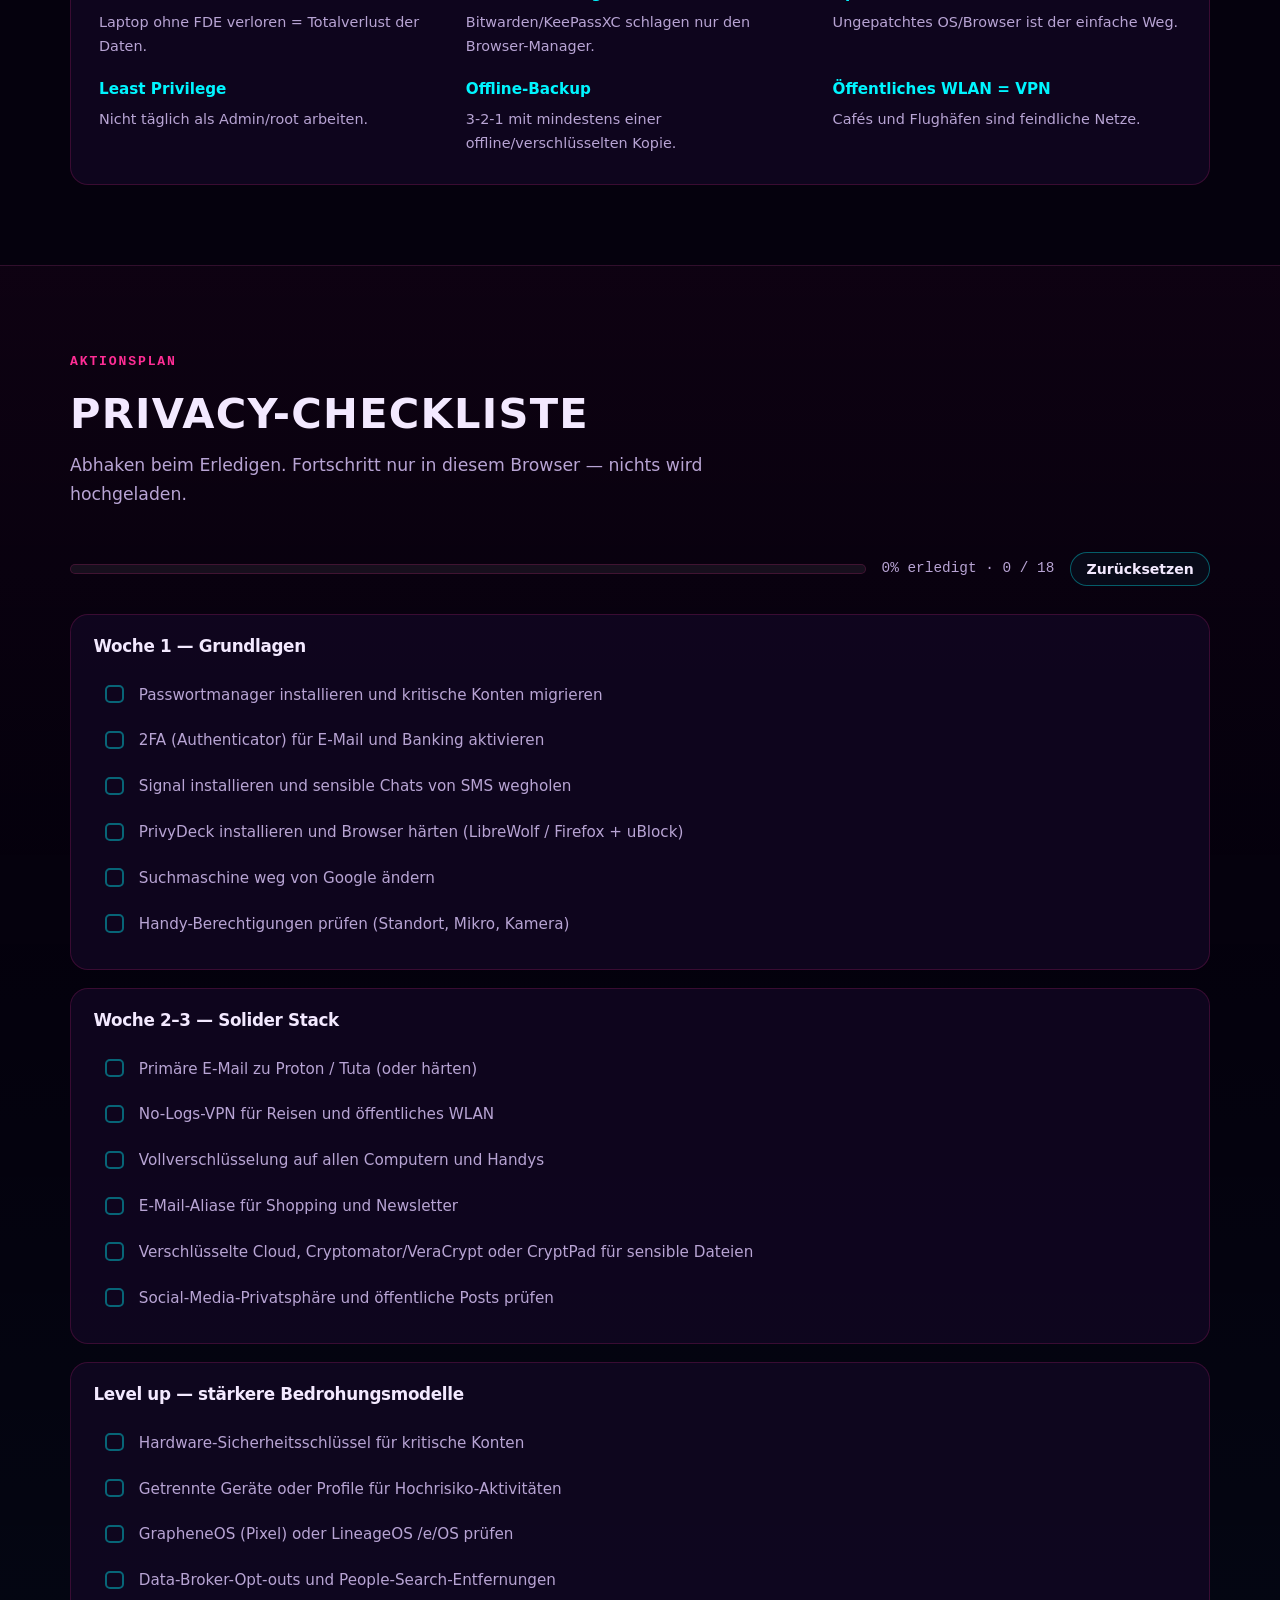
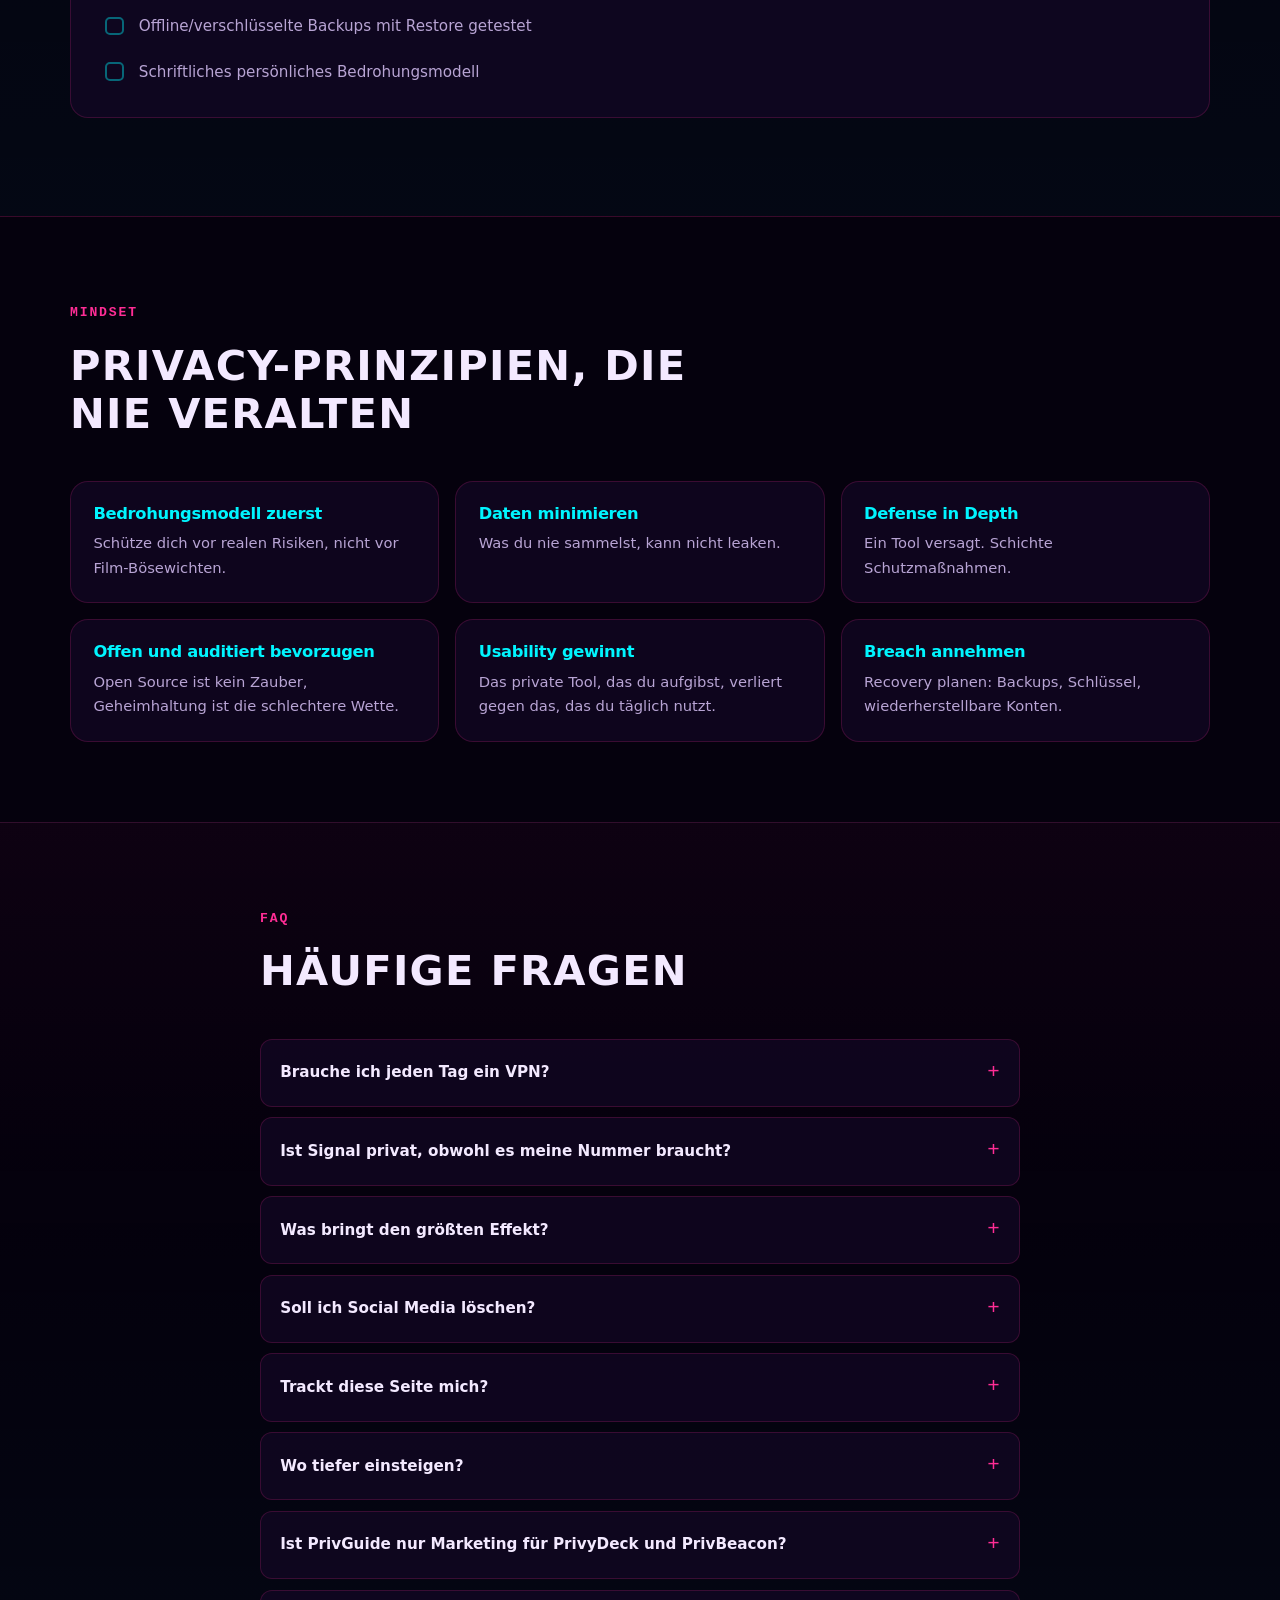
==== commit fc2d3a4f: "Add PrivBeacon Certified Private badge to site footer. Show the verification badge (score 99/100) on" ====
--- a/de/index.html
+++ b/de/index.html
@@ -2208,8 +2208,14 @@
       </div>
     </div>
     <div class="container footer-bottom">
-      <p>© <span id="year"></span> <a href="https://www.vassbrekke.no" target="_blank" rel="noopener noreferrer">Vassbrekke AS</a> · PrivGuide · Für Menschen, die ihr Leben zurückwollen</p>
-      <p class="footer-privacy">Keine Tracker · Keine Konten · Keine Google Fonts · Checkliste nur lokal</p>
+      <div class="footer-bottom-meta">
+        <p>© <span id="year"></span> <a href="https://www.vassbrekke.no" target="_blank" rel="noopener noreferrer">Vassbrekke AS</a> · PrivGuide · Für Menschen, die ihr Leben zurückwollen</p>
+        <p class="footer-privacy">Keine Tracker · Keine Konten · Keine Google Fonts · Checkliste nur lokal</p>
+      </div>
+      <!-- PrivBeacon Certified Private Badge -->
+      <a class="privbeacon-badge" href="https://privbeacon.com/verify/cmsp6uvg00005zqdcg2zwvx6z" target="_blank" rel="noopener noreferrer">
+        <img src="https://privbeacon.com/api/badge/png?siteId=cmsp6uvg00005zqdcg2zwvx6z" alt="PrivBeacon Certified Private — Score 99/100" width="168" height="54" />
+      </a>
     </div>
   </footer>
 
--- a/css/styles.css
+++ b/css/styles.css
@@ -1660,17 +1660,37 @@
 .footer-bottom {
   display: flex;
   flex-wrap: wrap;
+  align-items: center;
   justify-content: space-between;
-  gap: 0.75rem;
+  gap: 1rem;
   padding-top: 1.5rem;
   border-top: 1px solid var(--border);
   font-size: 0.85rem;
   color: var(--text-dim);
 }
+.footer-bottom-meta {
+  display: flex;
+  flex-direction: column;
+  gap: 0.35rem;
+}
 .footer-bottom p { margin: 0; }
 .footer-privacy {
   color: var(--accent);
   text-shadow: 0 0 12px rgba(0, 245, 255, 0.3);
+}
+.privbeacon-badge {
+  display: inline-block;
+  line-height: 0;
+  flex-shrink: 0;
+  opacity: 0.95;
+  transition: opacity 0.15s ease;
+}
+.privbeacon-badge:hover { opacity: 1; }
+.privbeacon-badge img {
+  display: block;
+  width: 168px;
+  height: auto;
+  max-width: 100%;
 }
 
 /* Floating side nav dots */
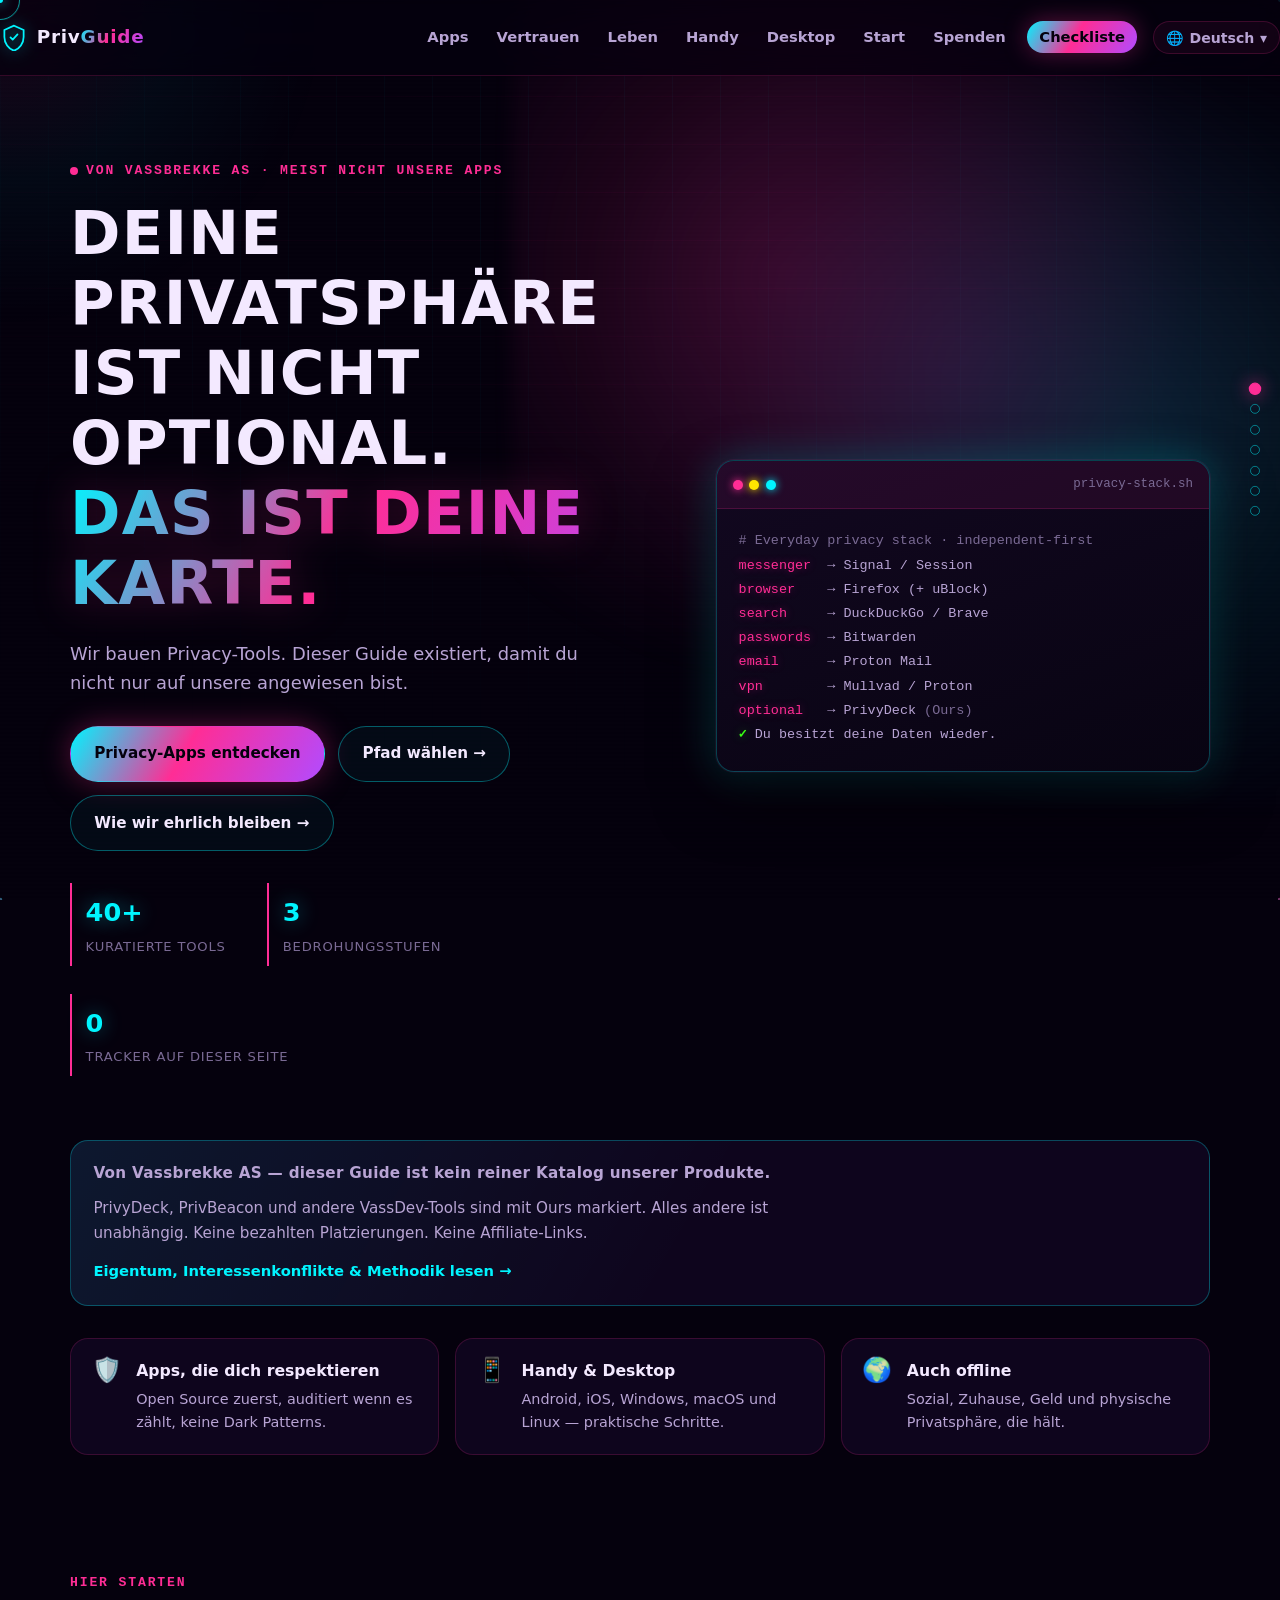
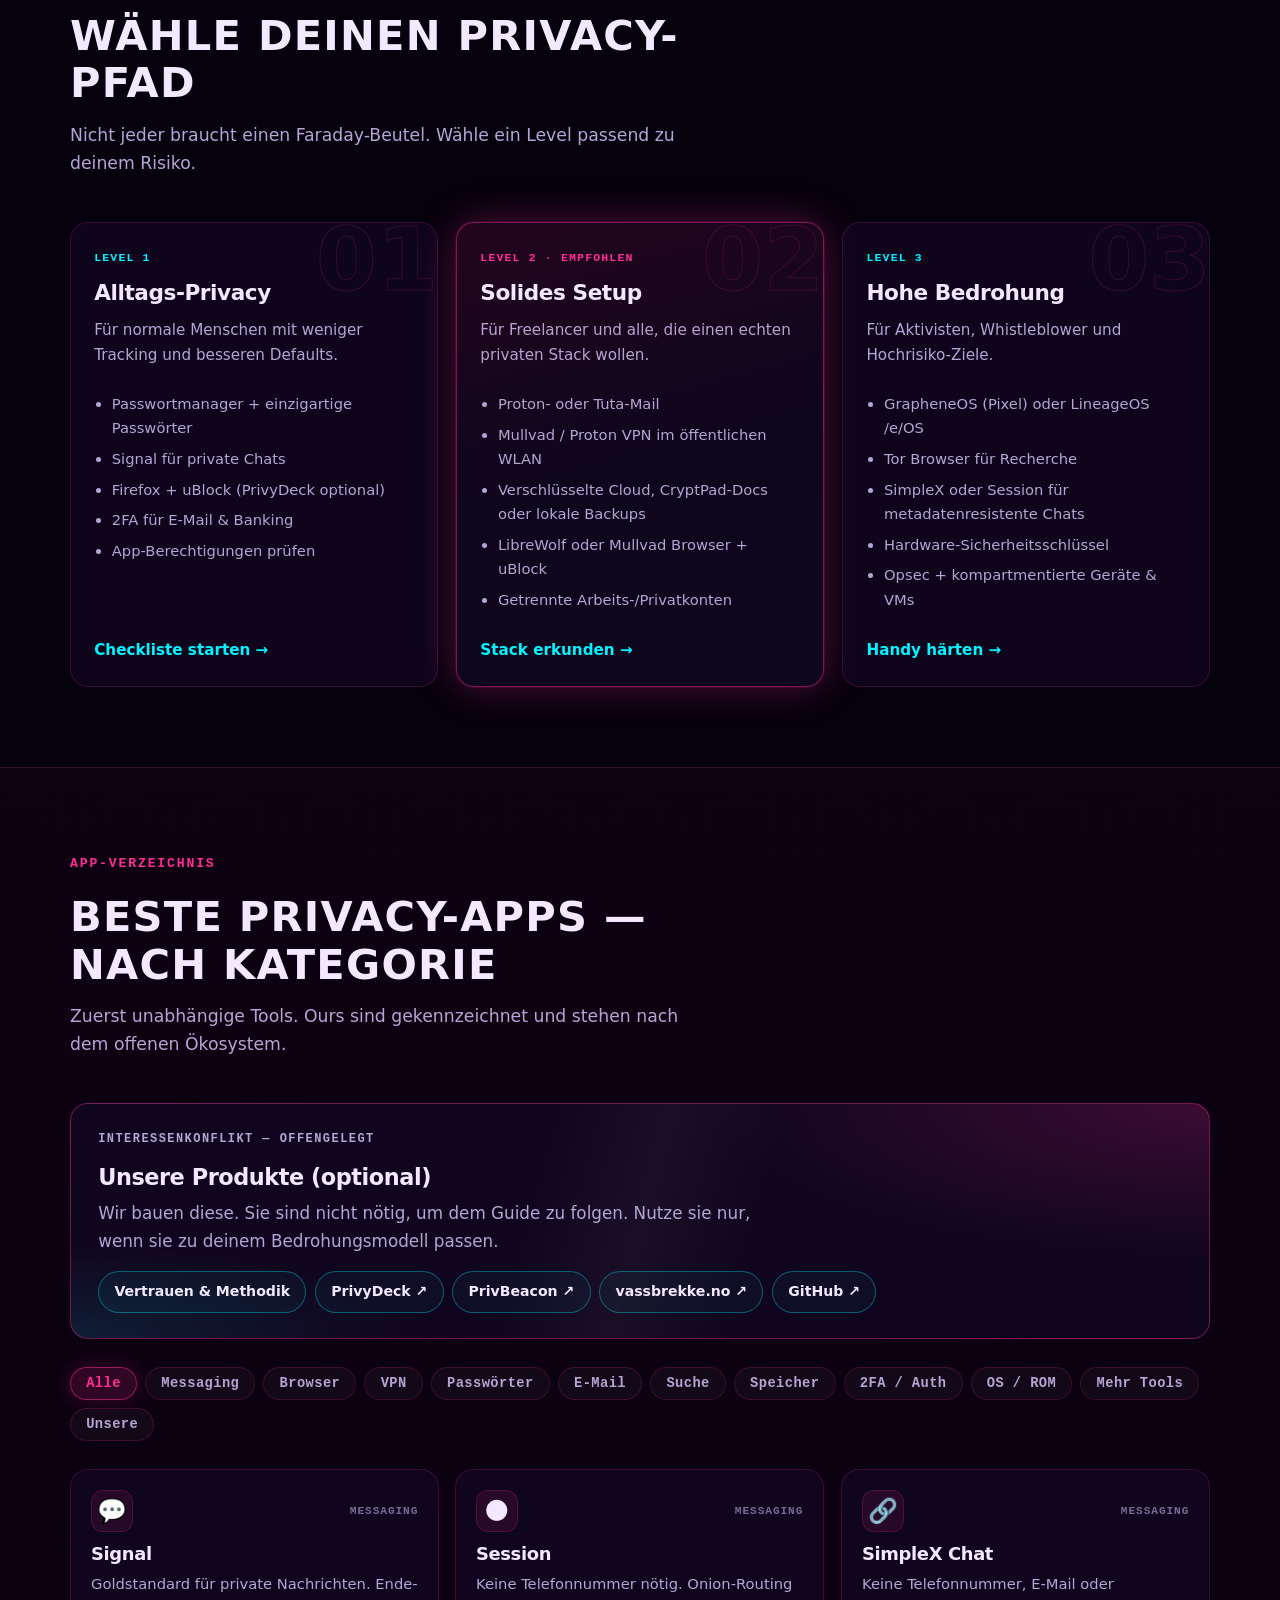
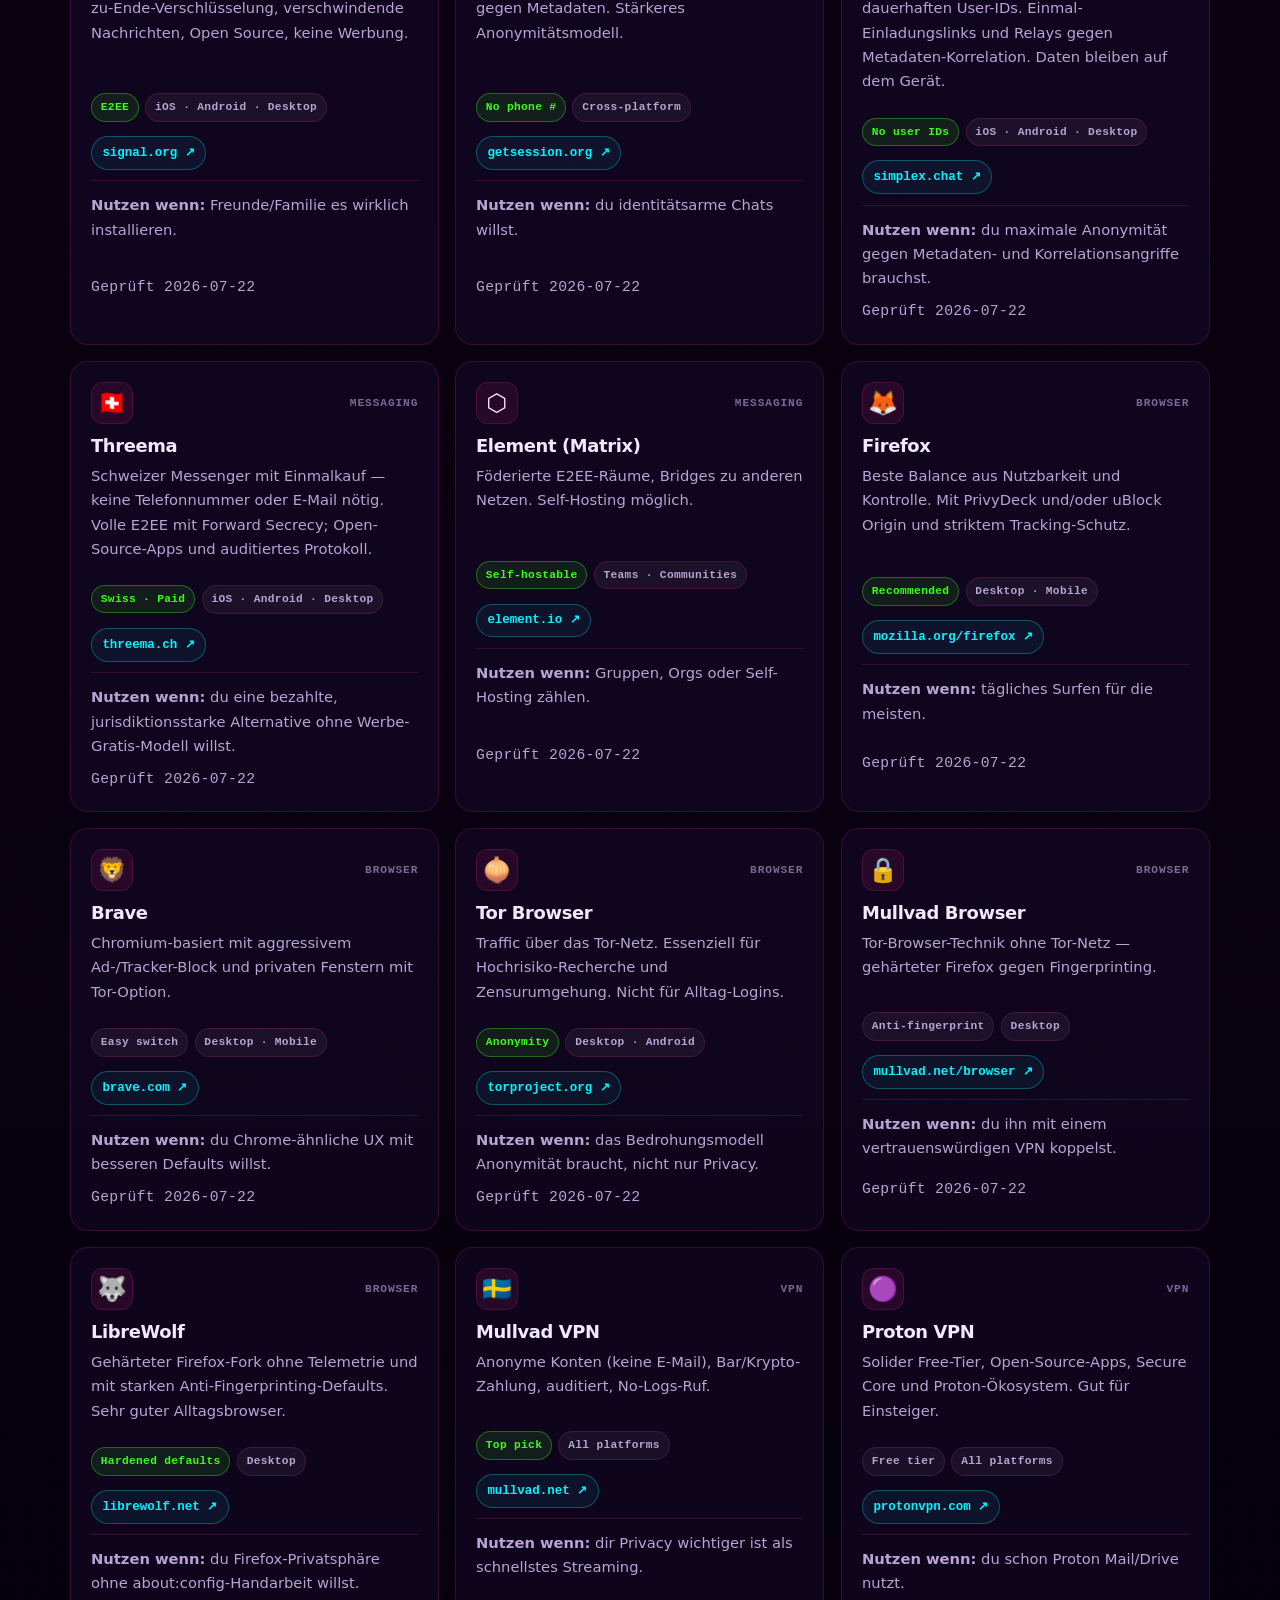
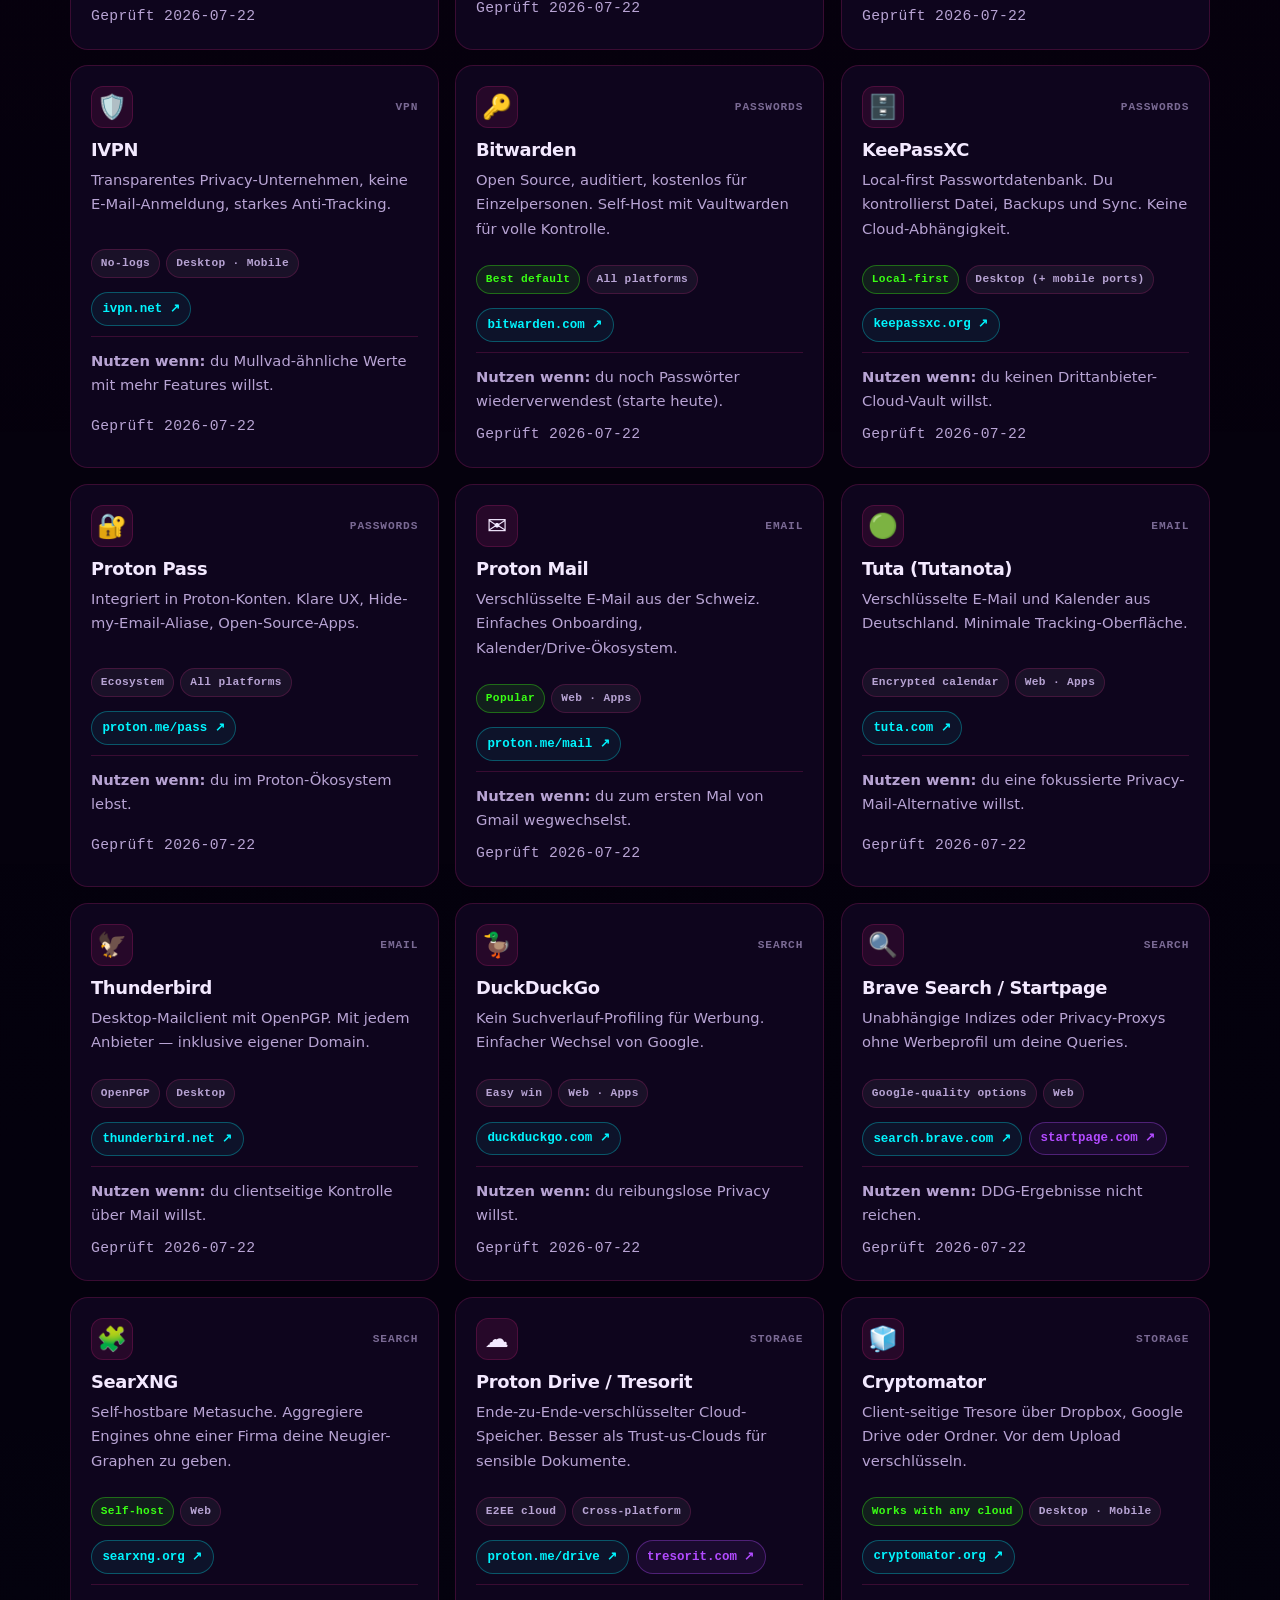
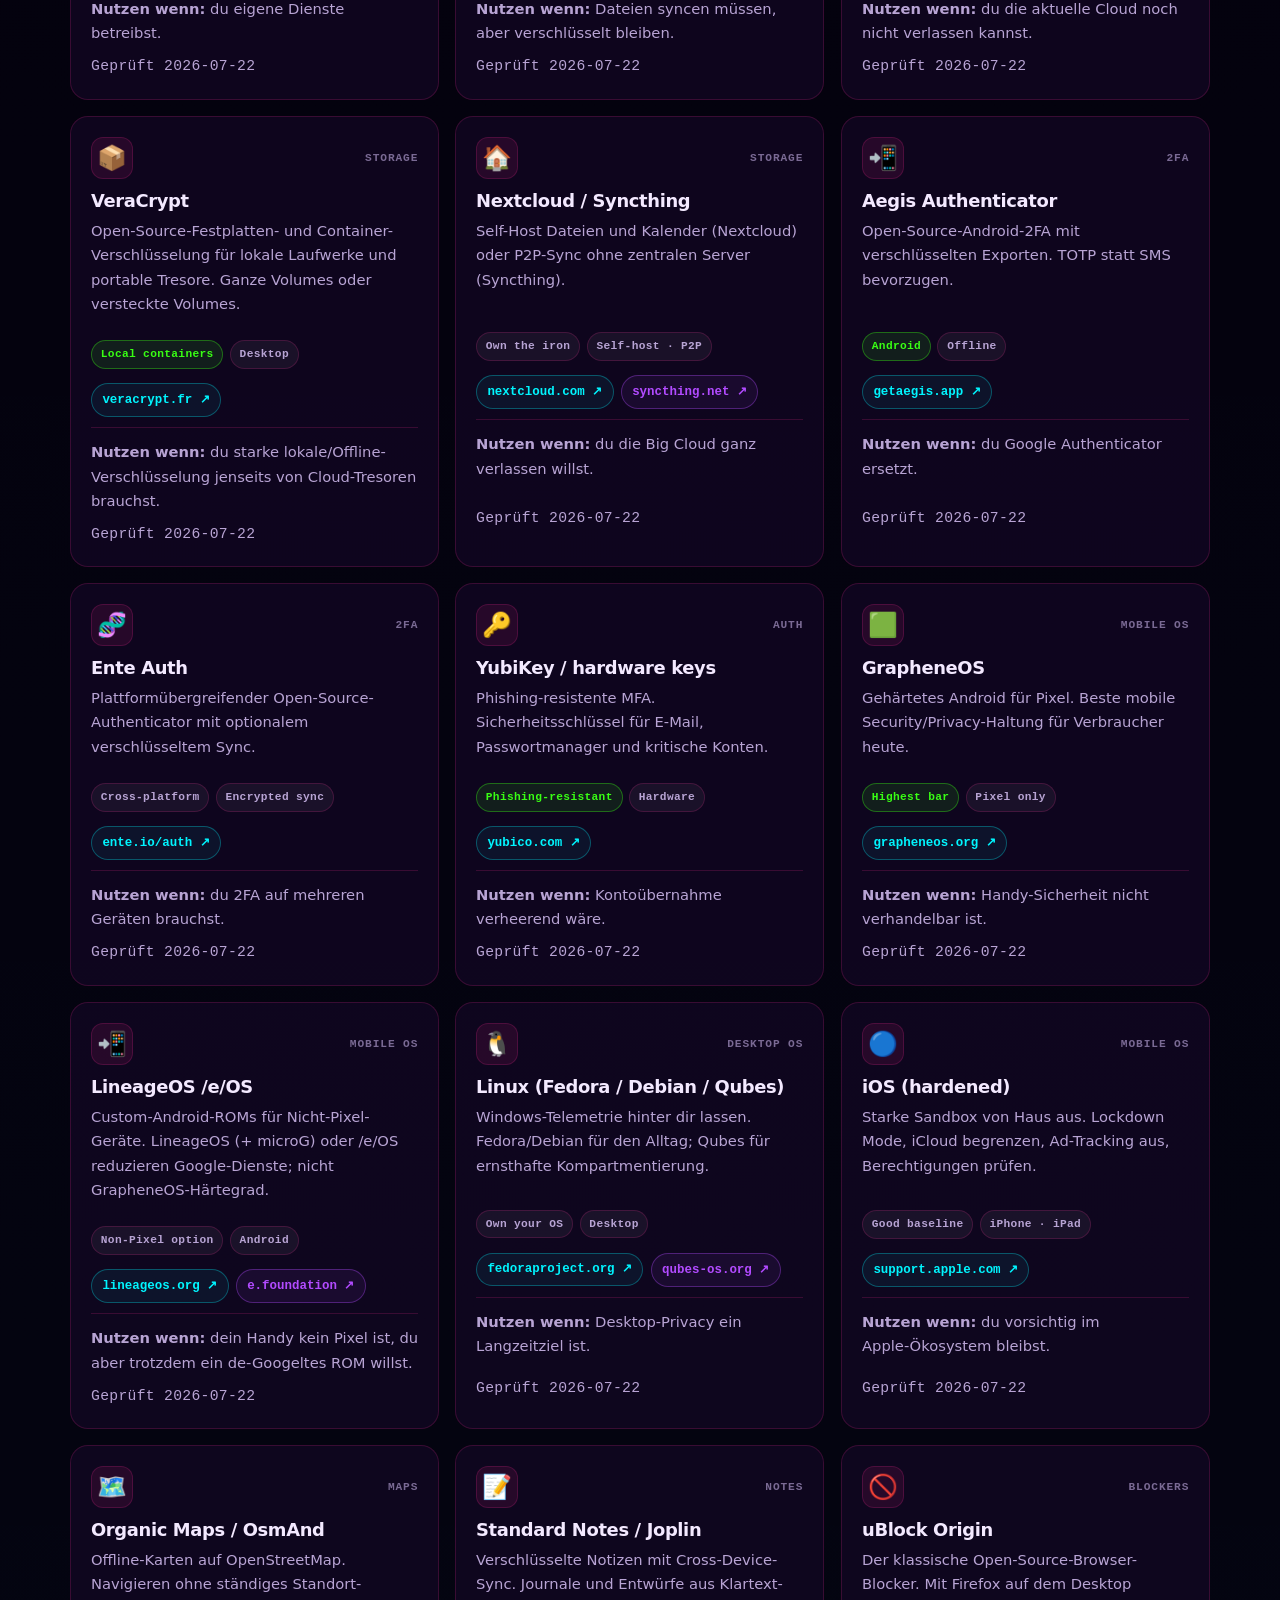
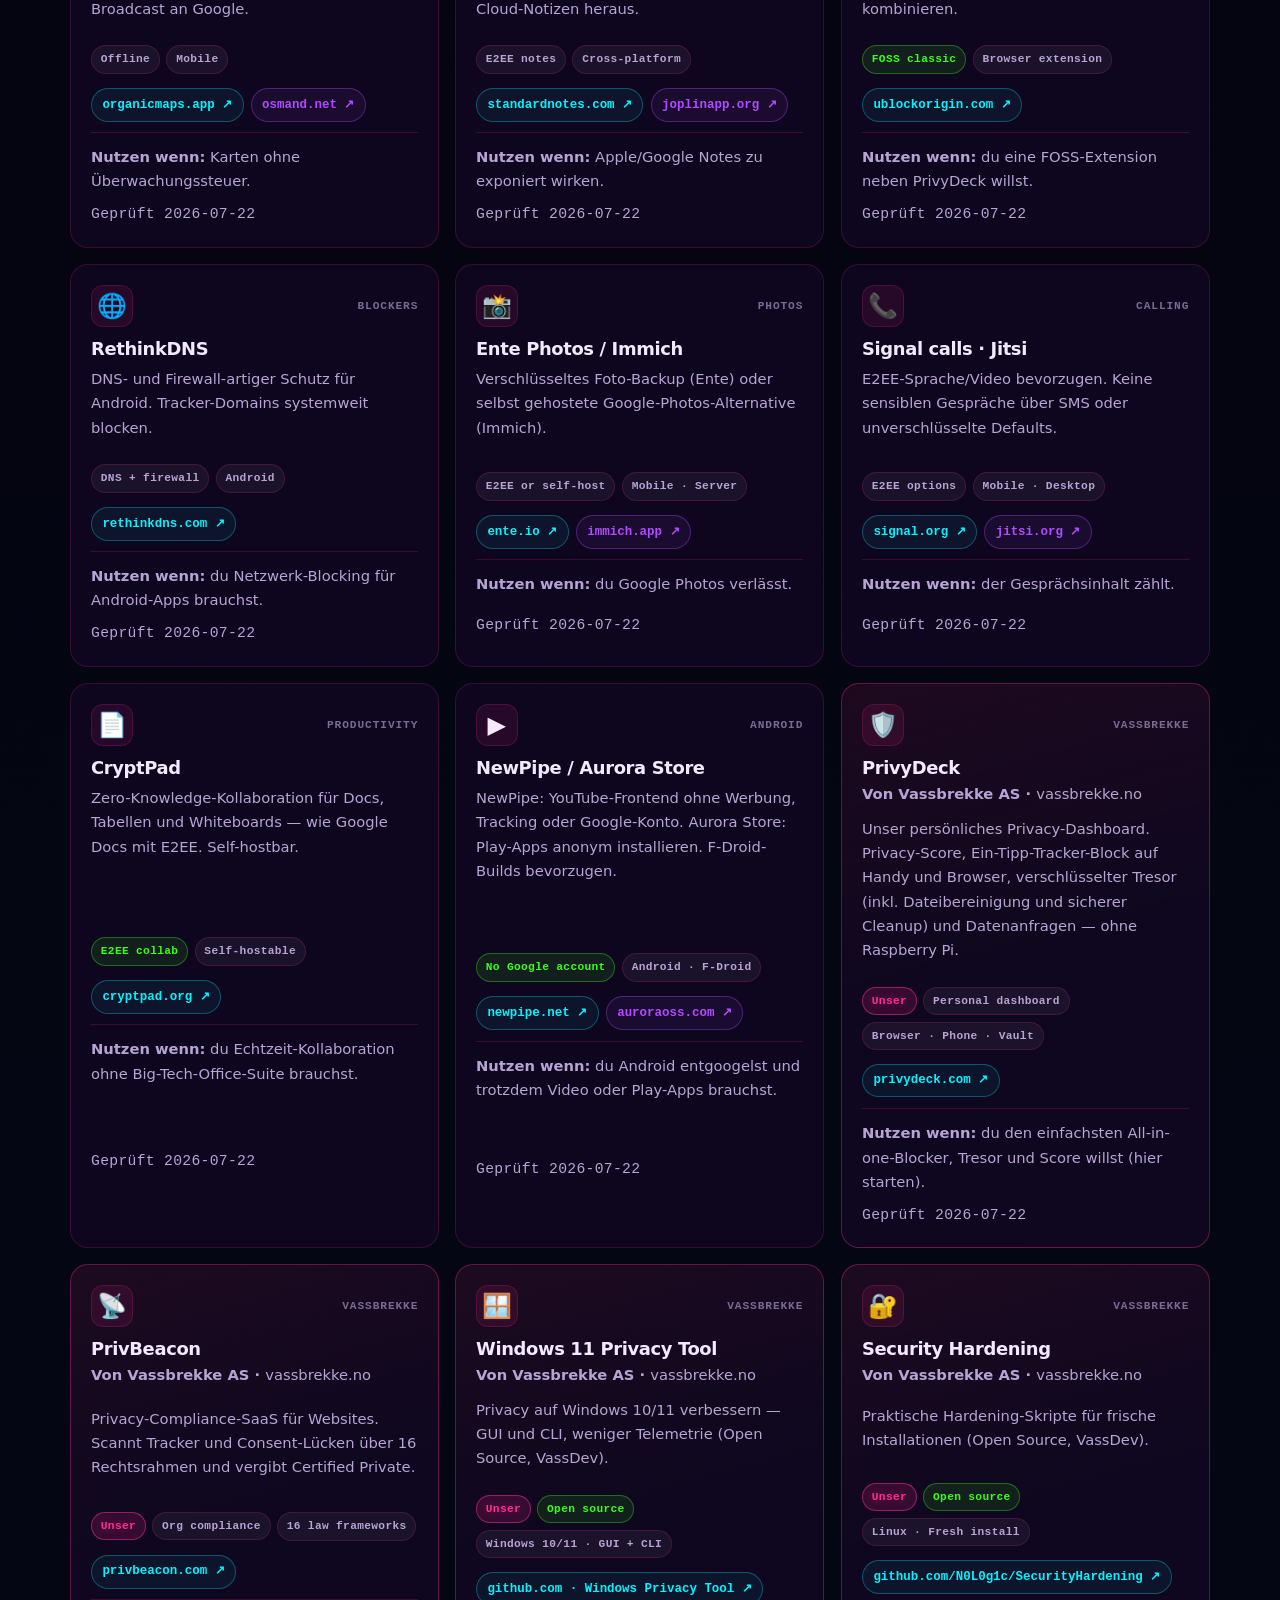
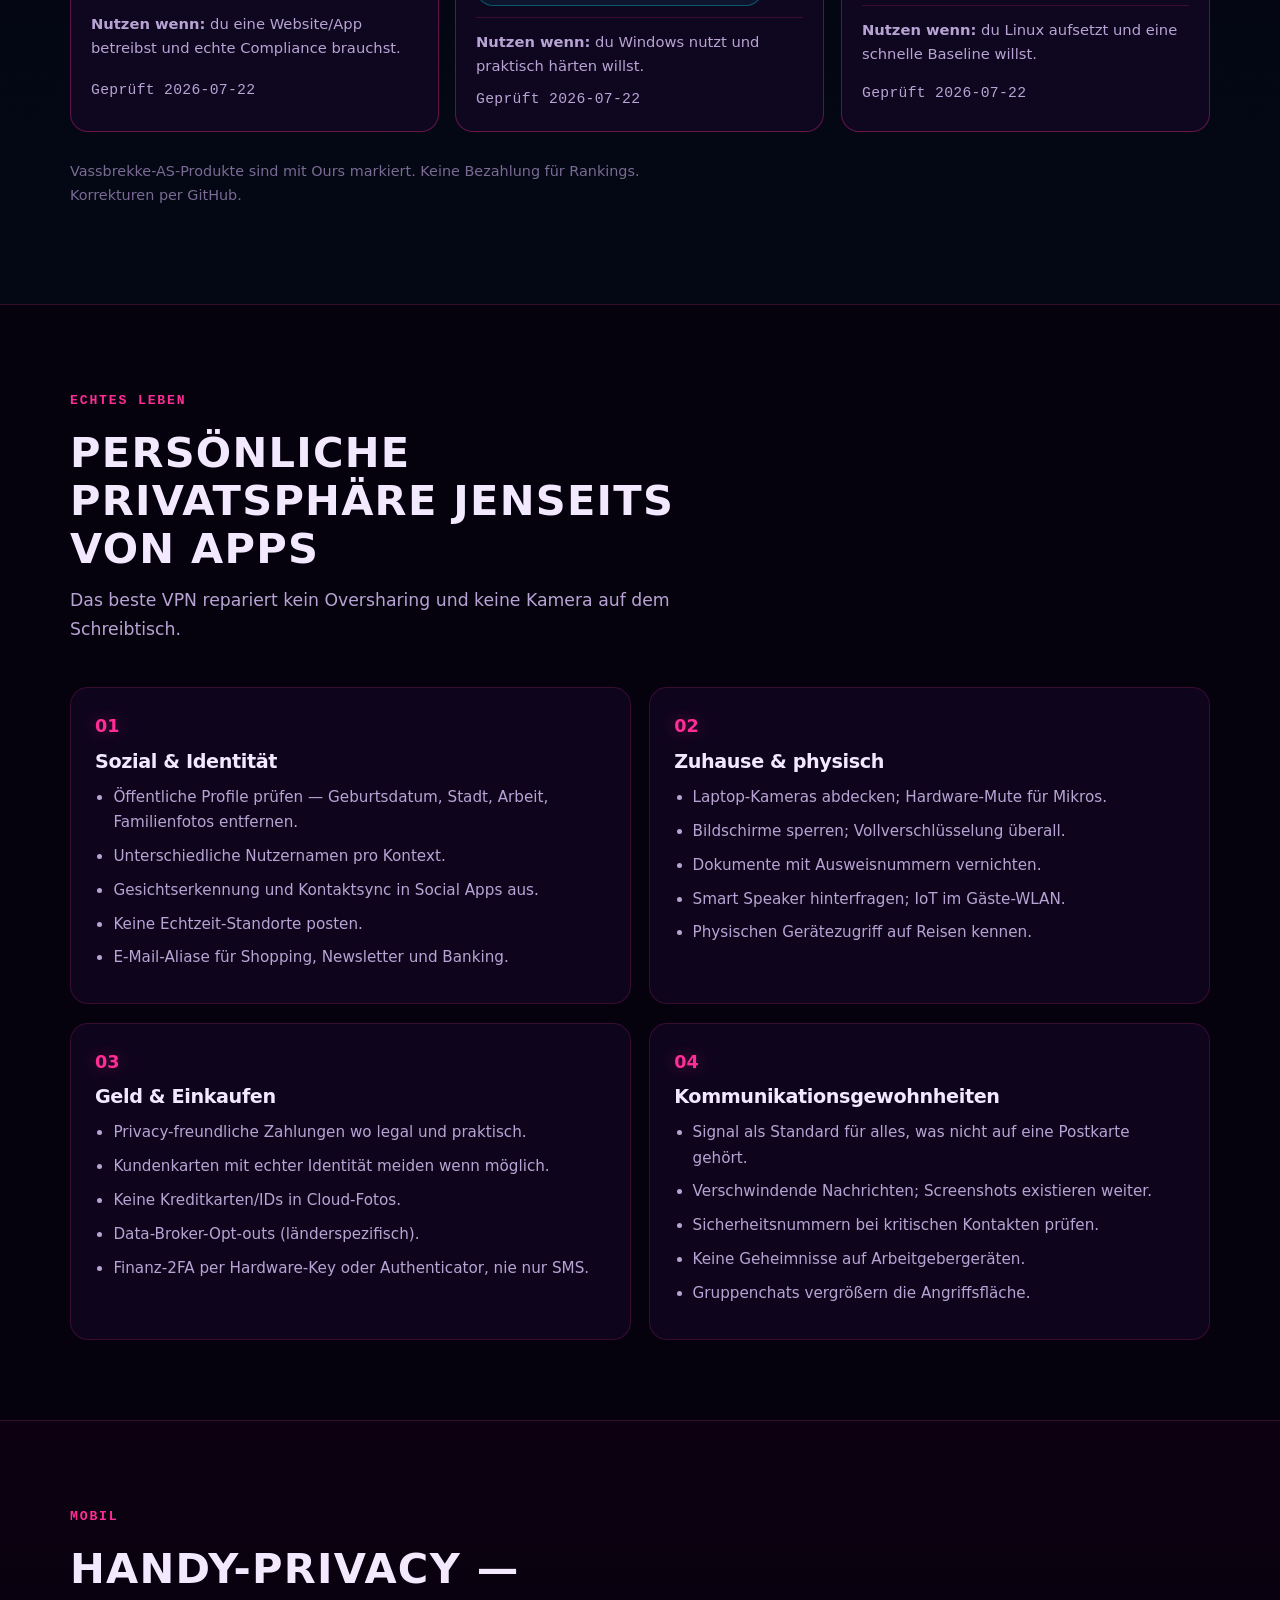
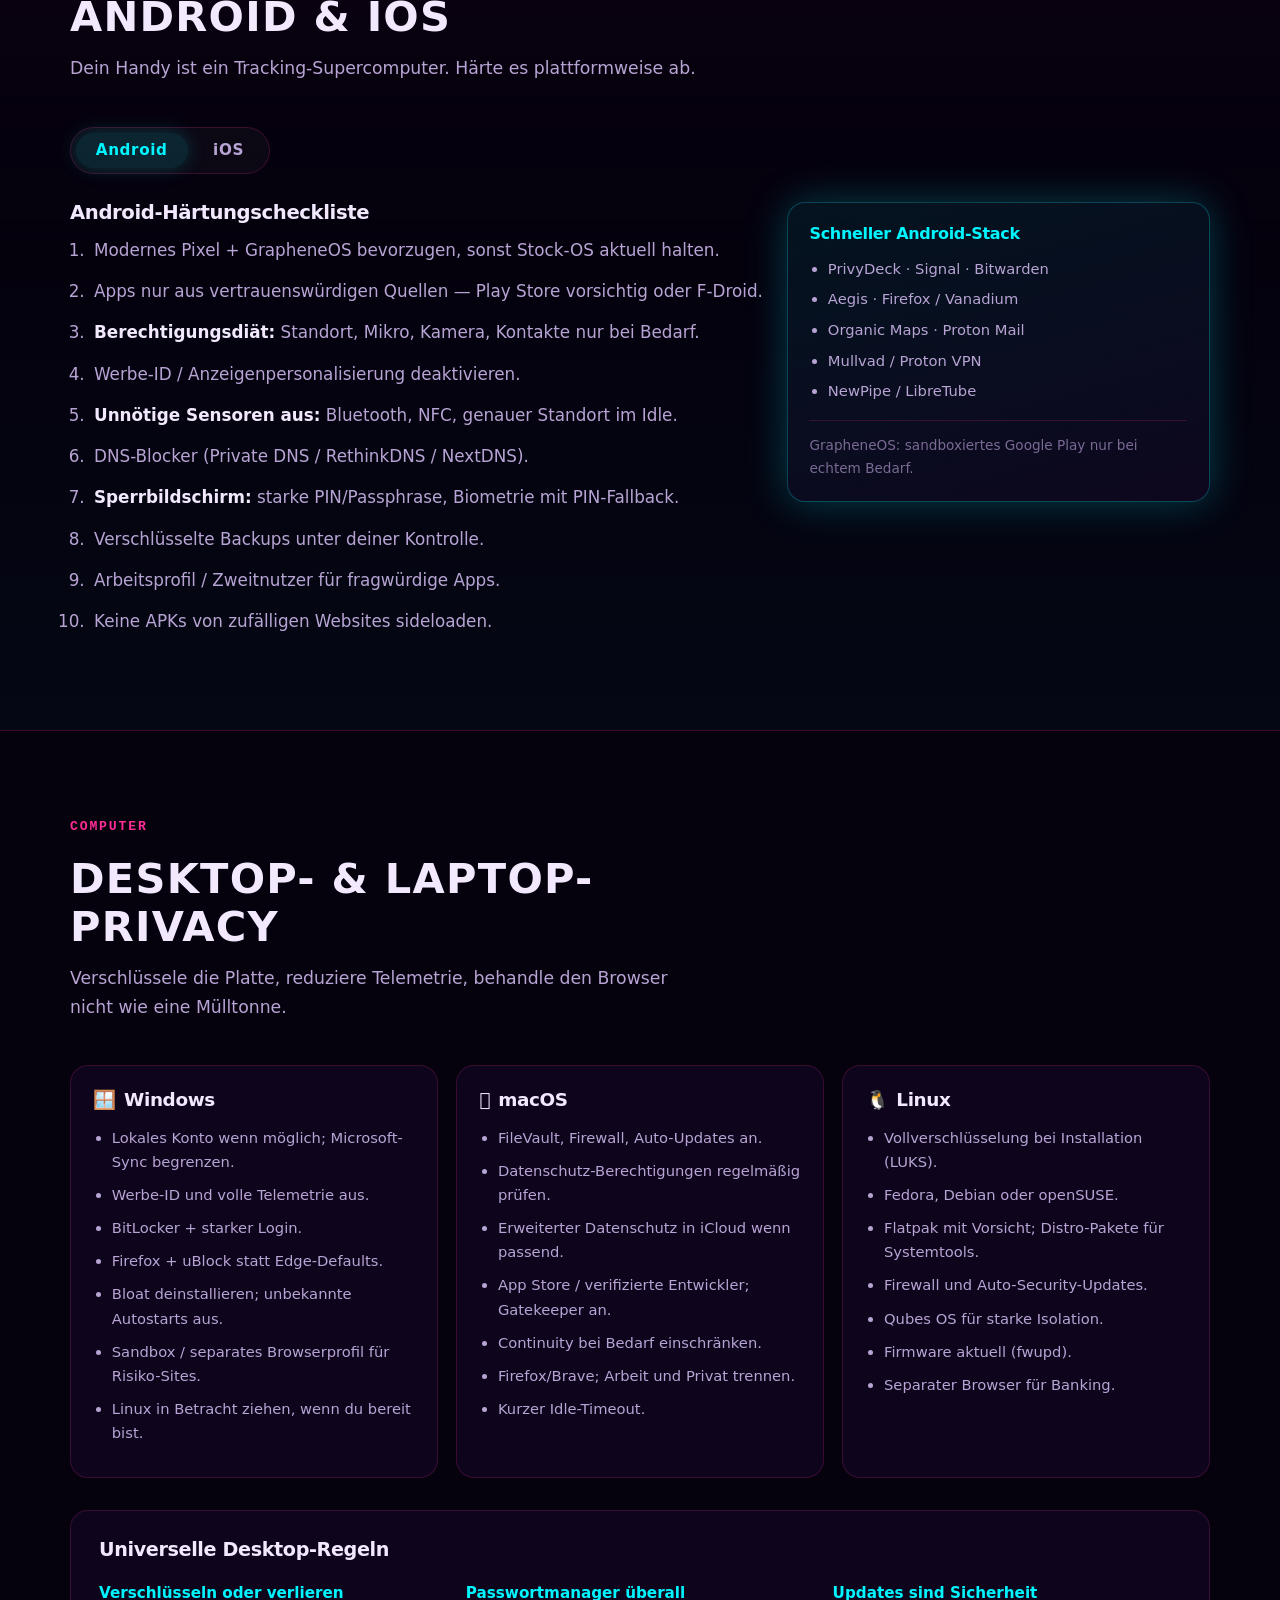
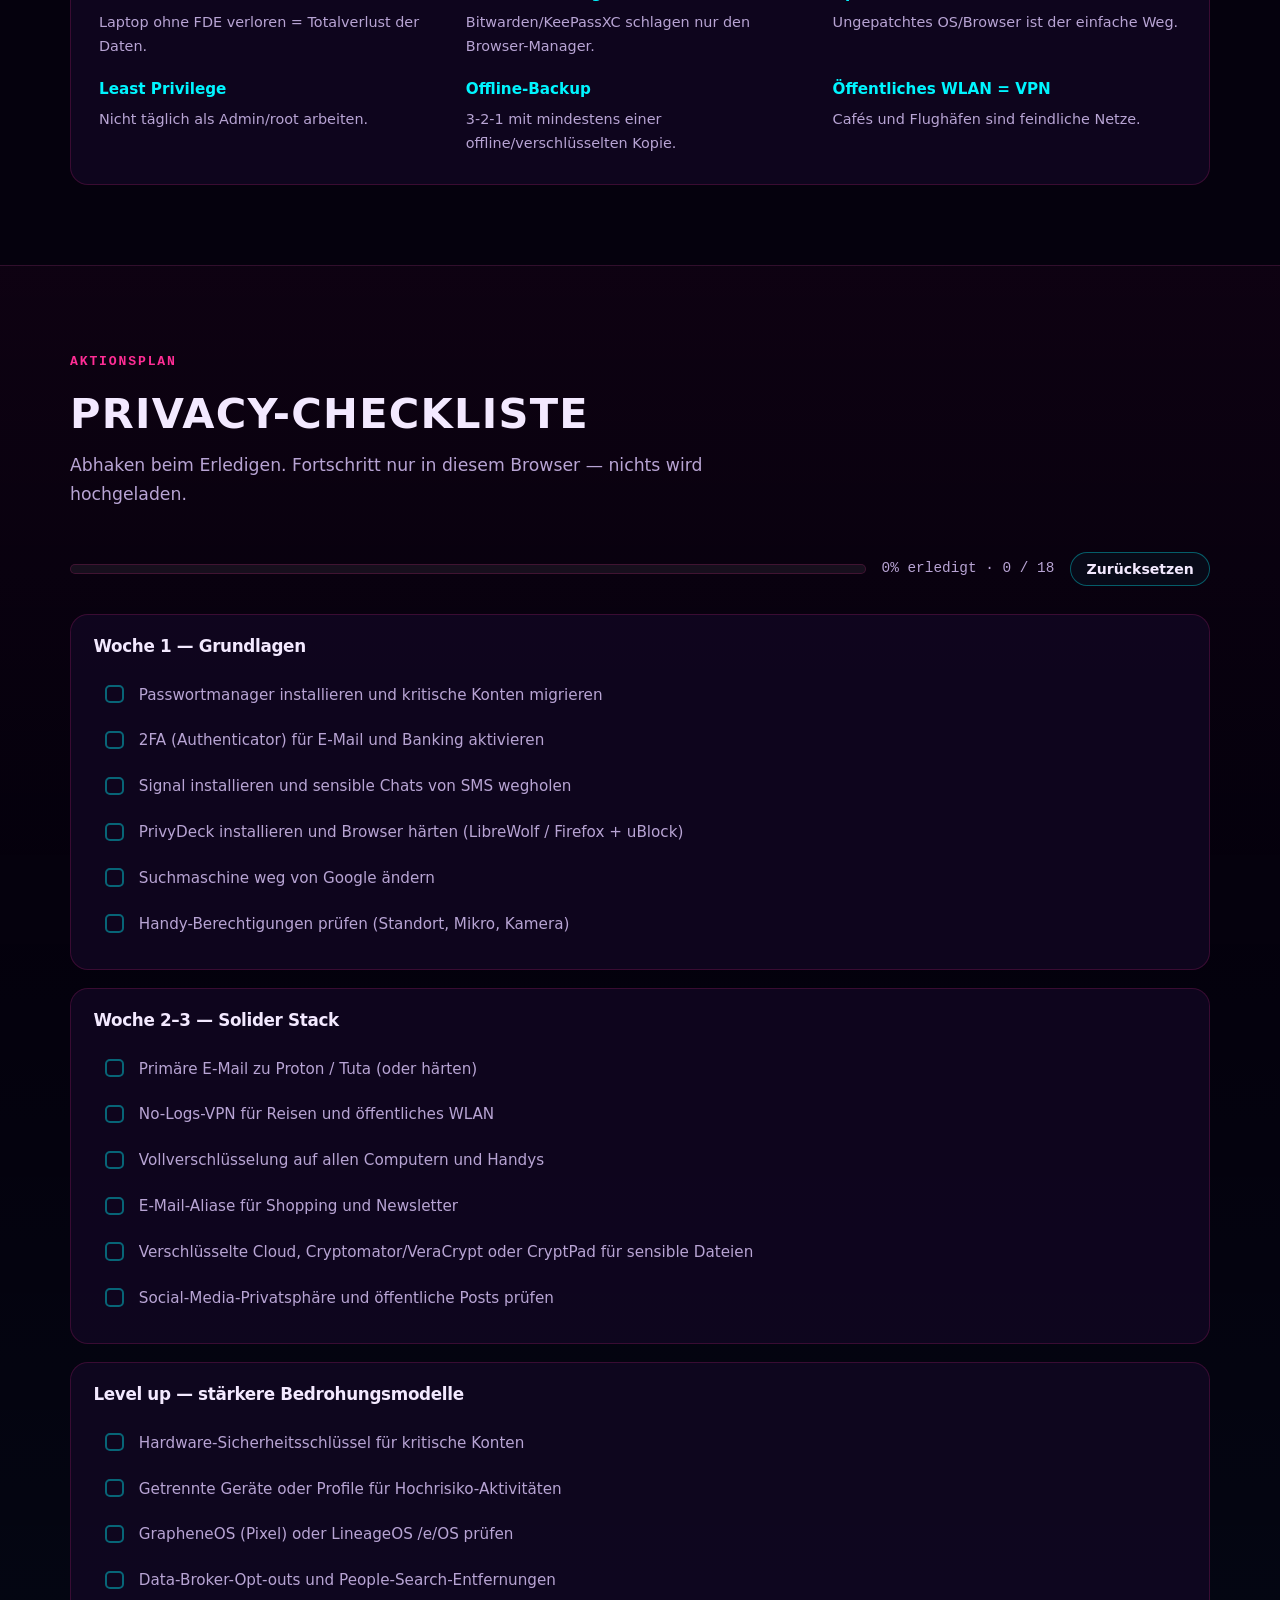
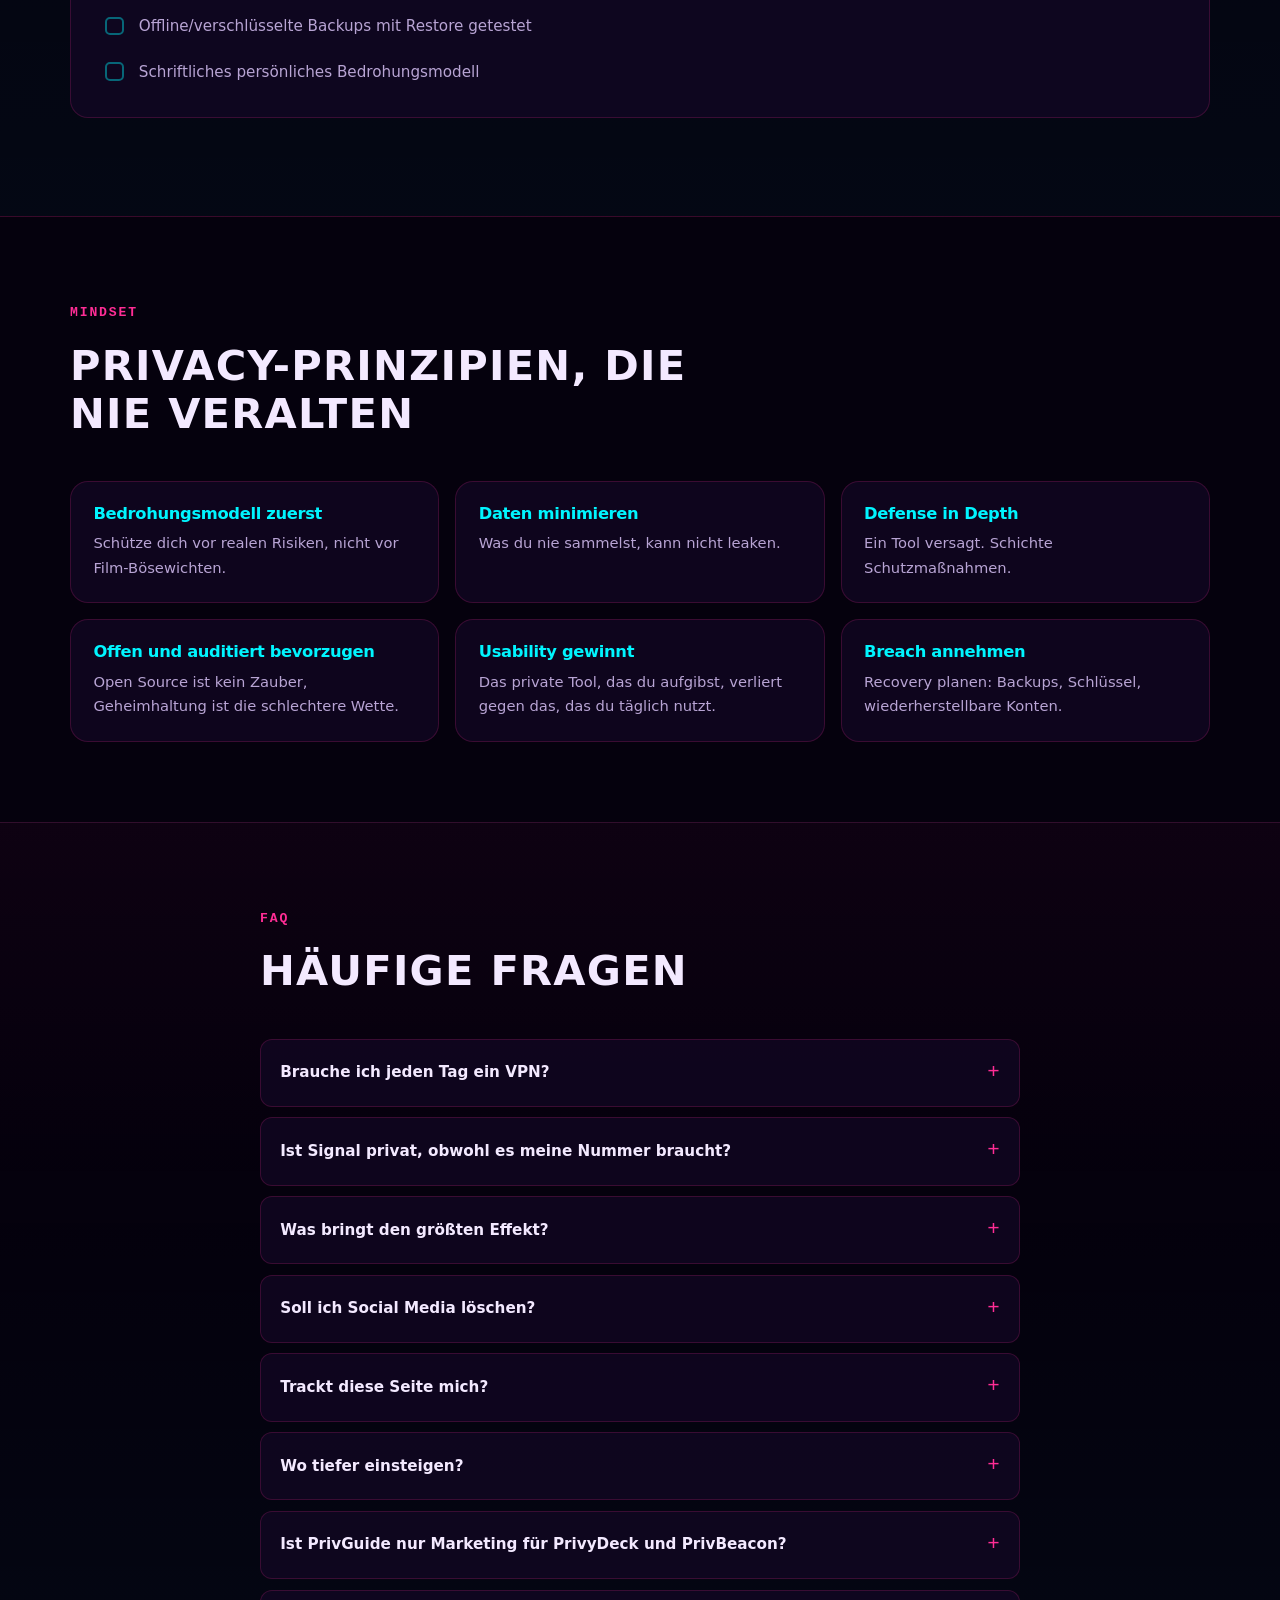
==== commit 397ff5ee: "fix SEO: shorter meta, PNG OG, trust Twitter tags, llms/security.txt Trim titles/descriptions across" ====
--- a/de/index.html
+++ b/de/index.html
@@ -3,8 +3,8 @@
 <head>
   <meta charset="UTF-8" />
   <meta name="viewport" content="width=device-width, initial-scale=1.0" />
-  <title>PrivGuide — Beste Privacy-Apps & persönlicher Datenschutz-Guide</title>
-  <meta name="description" content="Ultimativer Datenschutz-Guide: beste Privacy-Apps (Signal, Bitwarden, Mullvad, Proton), Android & iOS härten, Windows/macOS/Linux sichern, Alltagsschutz." />
+  <title>PrivGuide — Beste Privacy-Apps & Datenschutz-Guide</title>
+  <meta name="description" content="Beste Privacy-Apps (Signal, Bitwarden, Mullvad, Proton), Handy & Desktop härten, Alltagsschutz. Unabhängiger Guide von Vassbrekke AS." />
   <meta name="keywords" content="PrivyDeck, PrivBeacon, Vassbrekke AS, privacy apps, datenschutz apps, persönlicher datenschutz, handy datenschutz, android privacy, passwortmanager, vpn, signal, bitwarden, proton, privacy guide" />
   <meta name="author" content="PrivGuide" />
   <meta name="robots" content="index, follow, max-image-preview:large, max-snippet:-1, max-video-preview:-1" />
@@ -24,18 +24,18 @@
   <!-- Open Graph -->
   <meta property="og:type" content="website" />
   <meta property="og:site_name" content="PrivGuide" />
-  <meta property="og:title" content="PrivGuide — Beste Privacy-Apps & persönlicher Datenschutz-Guide" />
-  <meta property="og:description" content="Ultimativer Datenschutz-Guide: beste Privacy-Apps (Signal, Bitwarden, Mullvad, Proton), Android & iOS härten, Windows/macOS/Linux sichern, Alltagsschutz." />
+  <meta property="og:title" content="PrivGuide — Beste Privacy-Apps & Datenschutz-Guide" />
+  <meta property="og:description" content="Beste Privacy-Apps (Signal, Bitwarden, Mullvad, Proton), Handy & Desktop härten, Alltagsschutz. Unabhängiger Guide von Vassbrekke AS." />
   <meta property="og:url" content="https://www.privguide.com/de/" />
   <meta property="og:locale" content="de_DE" />
-  <meta property="og:image" content="https://www.privguide.com/assets/og-cover.svg" />
+  <meta property="og:image" content="https://www.privguide.com/assets/og-cover.png" />
   <meta property="og:image:alt" content="PrivGuide — privacy apps and personal privacy guide" />
 
   <!-- Twitter -->
   <meta name="twitter:card" content="summary_large_image" />
-  <meta name="twitter:title" content="PrivGuide — Beste Privacy-Apps & persönlicher Datenschutz-Guide" />
-  <meta name="twitter:description" content="Ultimativer Datenschutz-Guide: beste Privacy-Apps (Signal, Bitwarden, Mullvad, Proton), Android & iOS härten, Windows/macOS/Linux sichern, Alltagsschutz." />
-  <meta name="twitter:image" content="https://www.privguide.com/assets/og-cover.svg" />
+  <meta name="twitter:title" content="PrivGuide — Beste Privacy-Apps & Datenschutz-Guide" />
+  <meta name="twitter:description" content="Beste Privacy-Apps (Signal, Bitwarden, Mullvad, Proton), Handy & Desktop härten, Alltagsschutz. Unabhängiger Guide von Vassbrekke AS." />
+  <meta name="twitter:image" content="https://www.privguide.com/assets/og-cover.png" />
 
   <link rel="icon" href="../assets/favicon.svg" type="image/svg+xml" />
   <link rel="apple-touch-icon" href="../assets/favicon.svg" />
@@ -50,7 +50,7 @@
   "@type": "WebSite",
   "name": "PrivGuide",
   "url": "https://www.privguide.com/de/",
-  "description": "Ultimativer Datenschutz-Guide: beste Privacy-Apps (Signal, Bitwarden, Mullvad, Proton), Android & iOS härten, Windows/macOS/Linux sichern, Alltagsschutz.",
+  "description": "Beste Privacy-Apps (Signal, Bitwarden, Mullvad, Proton), Handy & Desktop härten, Alltagsschutz. Unabhängiger Guide von Vassbrekke AS.",
   "inLanguage": "de",
   "potentialAction": {
     "@type": "SearchAction",
@@ -63,8 +63,8 @@
 {
   "@context": "https://schema.org",
   "@type": "WebPage",
-  "name": "PrivGuide — Beste Privacy-Apps & persönlicher Datenschutz-Guide",
-  "description": "Ultimativer Datenschutz-Guide: beste Privacy-Apps (Signal, Bitwarden, Mullvad, Proton), Android & iOS härten, Windows/macOS/Linux sichern, Alltagsschutz.",
+  "name": "PrivGuide — Beste Privacy-Apps & Datenschutz-Guide",
+  "description": "Beste Privacy-Apps (Signal, Bitwarden, Mullvad, Proton), Handy & Desktop härten, Alltagsschutz. Unabhängiger Guide von Vassbrekke AS.",
   "url": "https://www.privguide.com/de/",
   "inLanguage": "de",
   "isPartOf": {
@@ -92,7 +92,7 @@
     "name": "Digital privacy",
     "description": "Personal privacy apps, phone hardening, desktop security, and everyday privacy habits"
   },
-  "primaryImageOfPage": "https://www.privguide.com/assets/og-cover.svg"
+  "primaryImageOfPage": "https://www.privguide.com/assets/og-cover.png"
 }
   </script>
   <script type="application/ld+json">
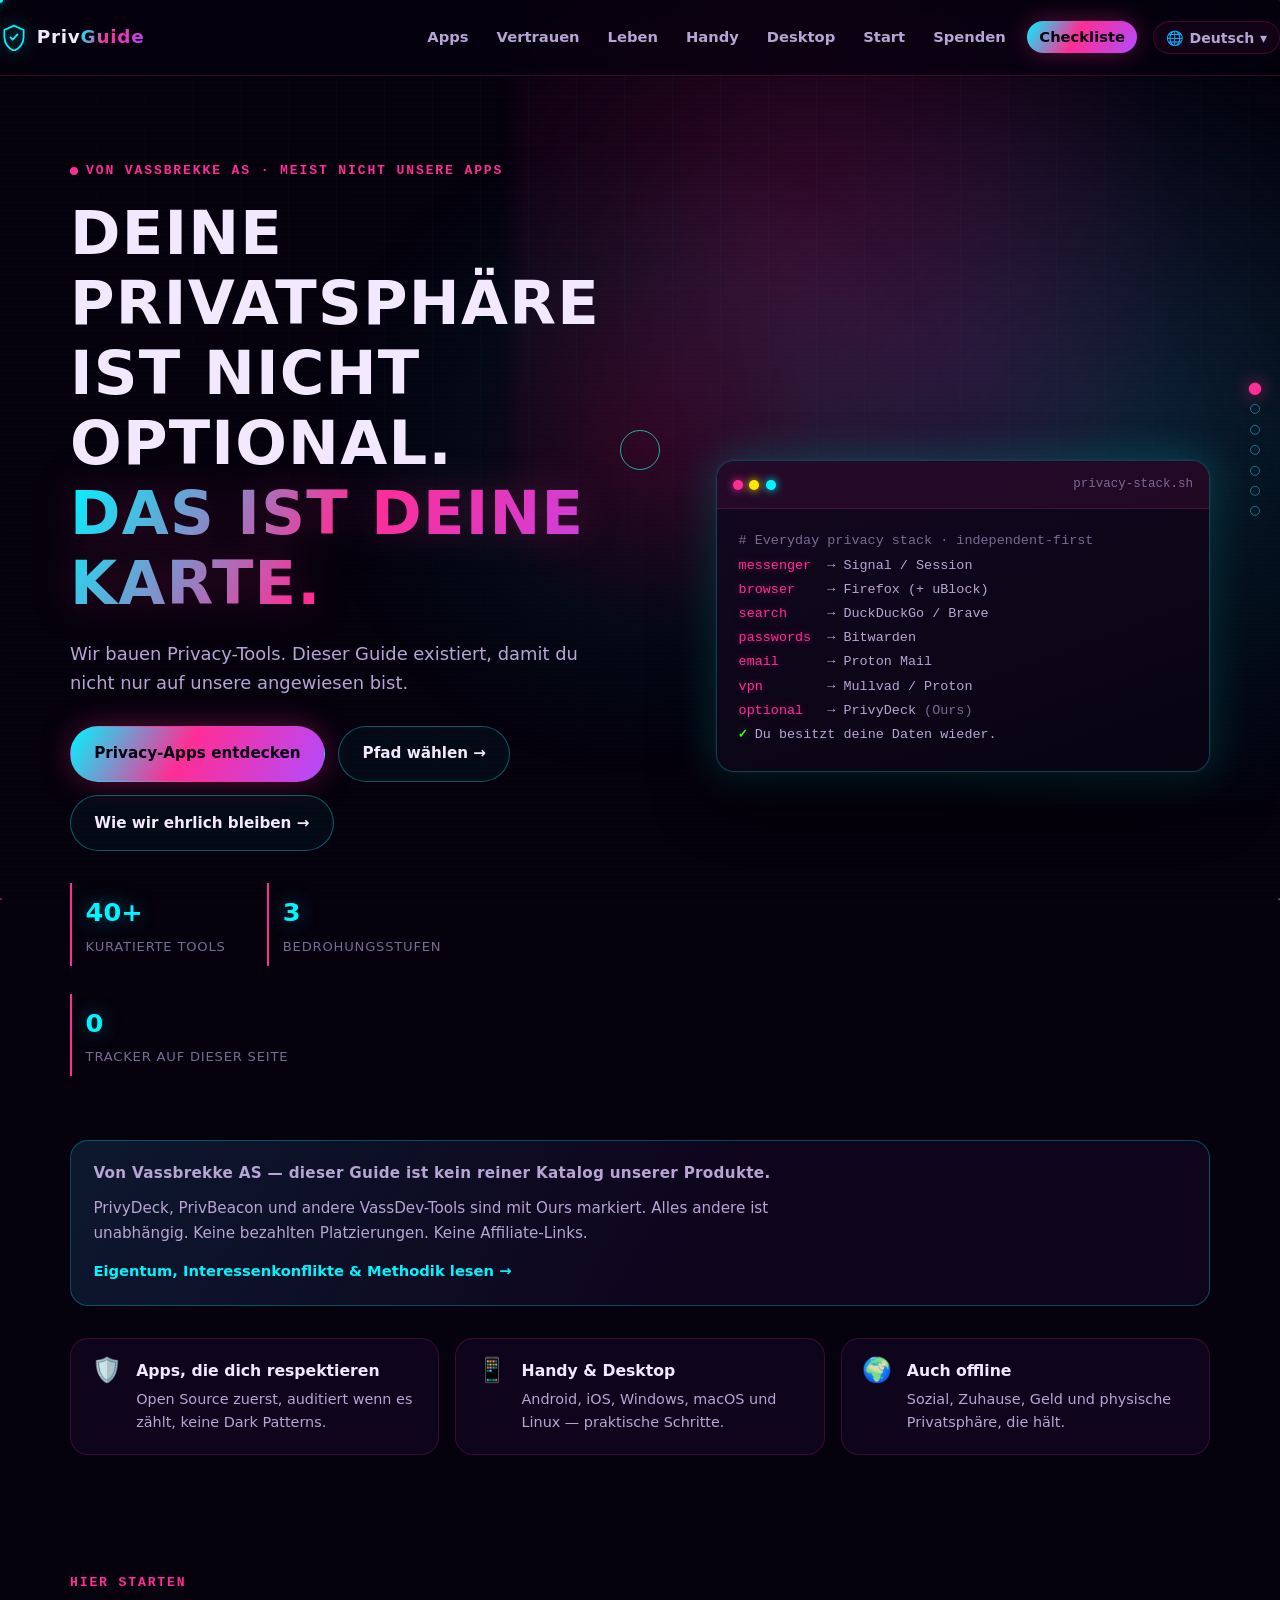
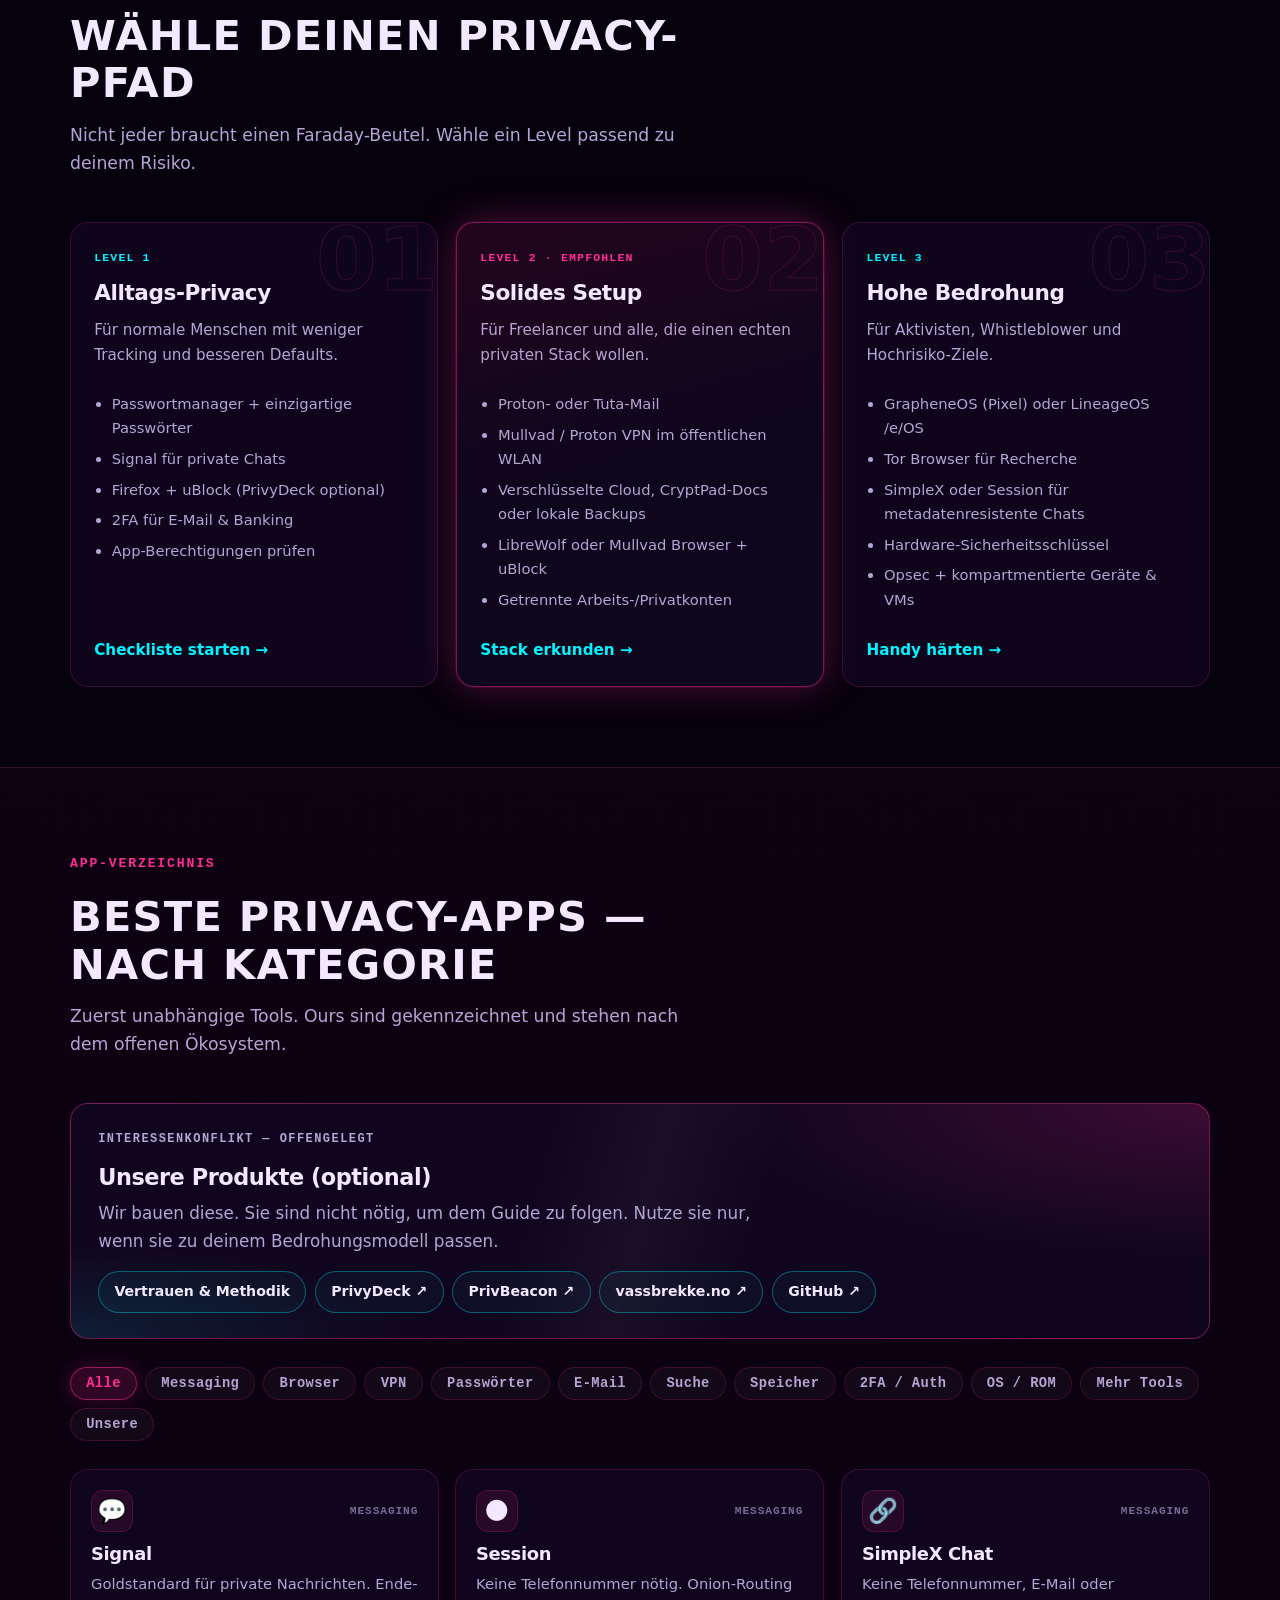
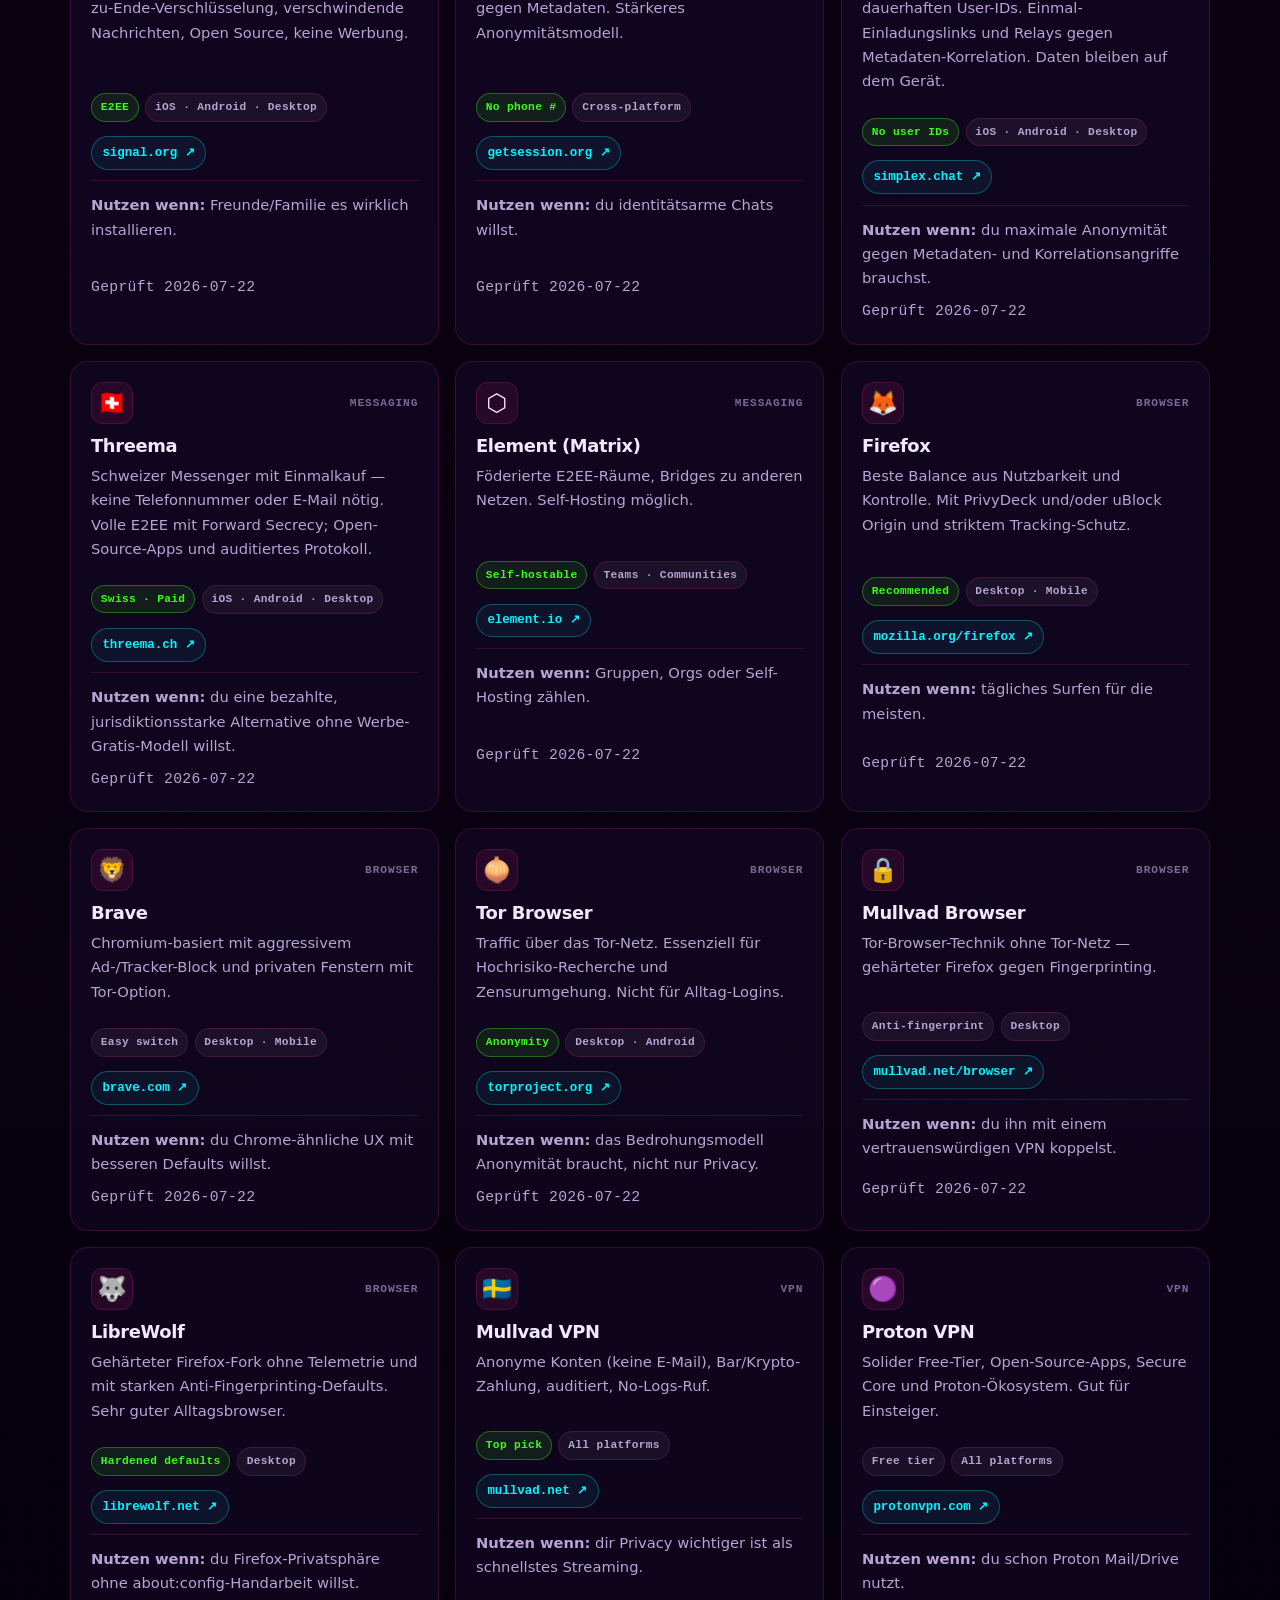
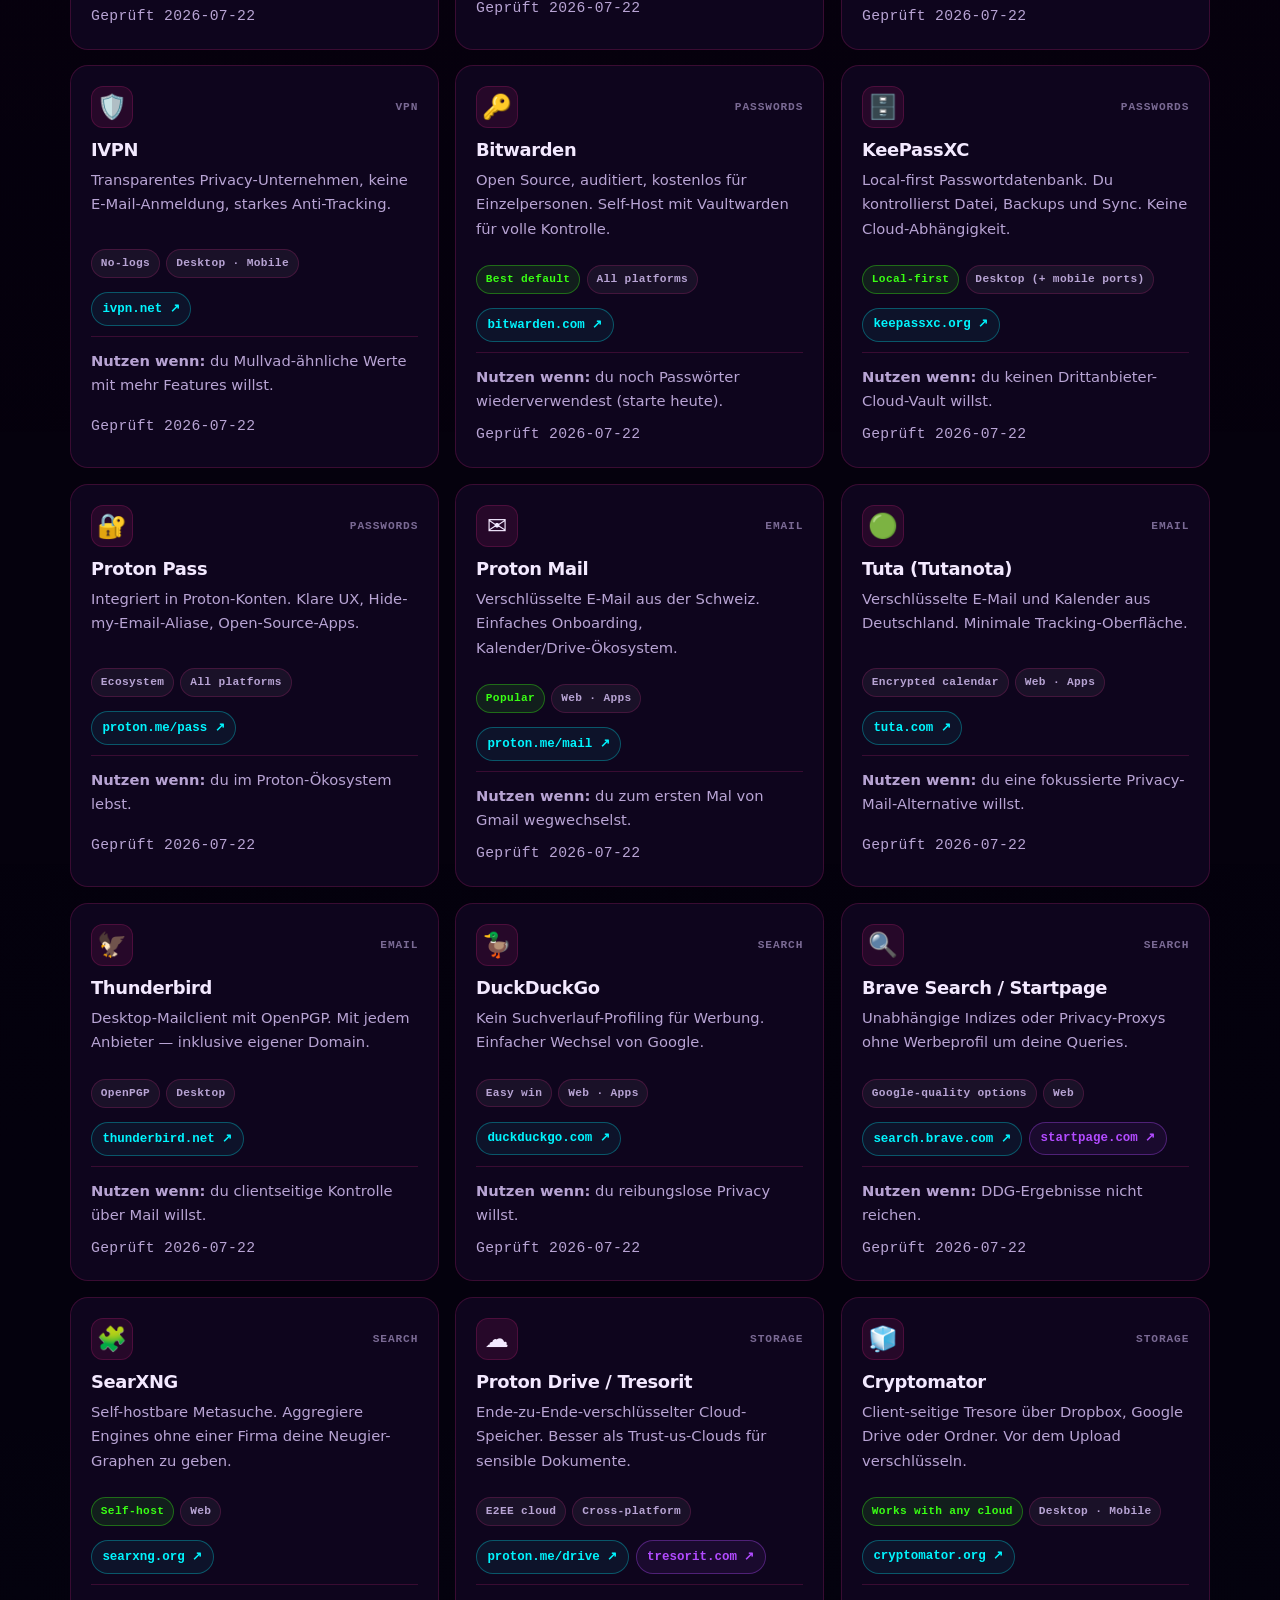
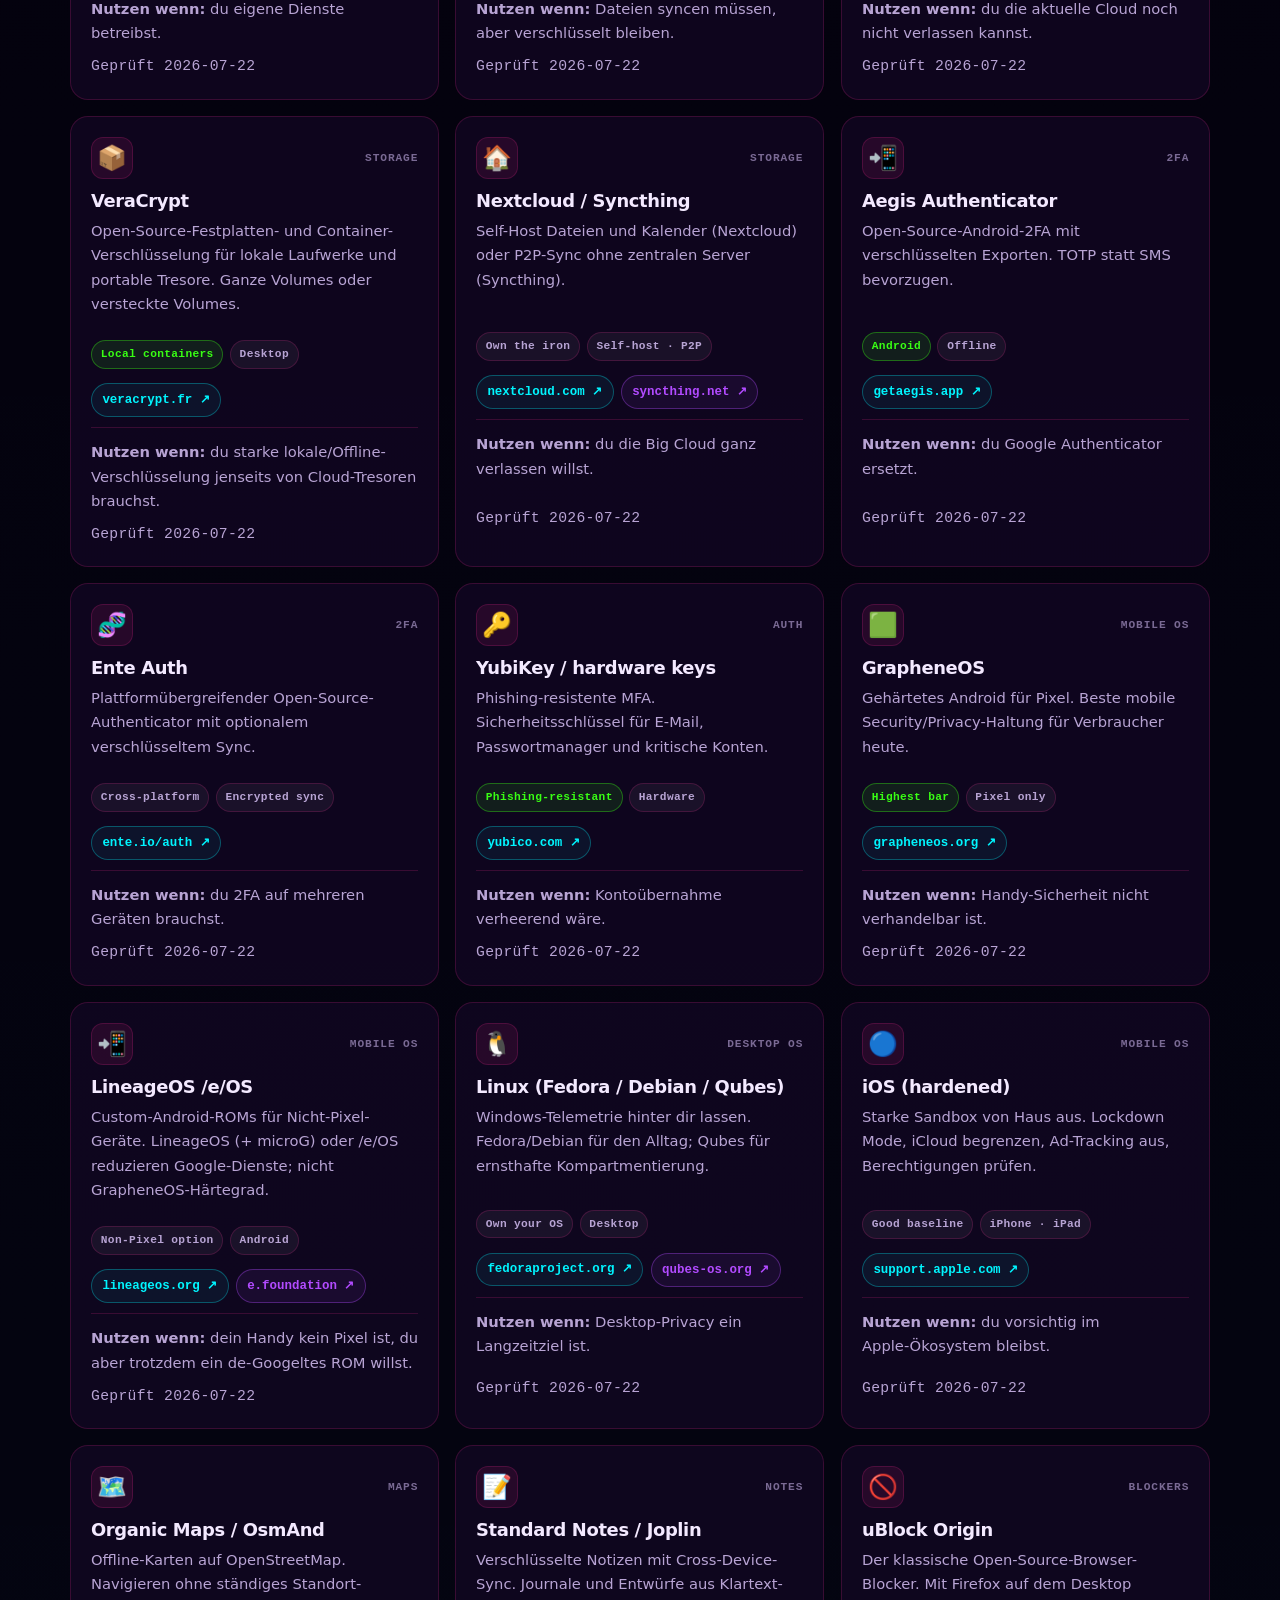
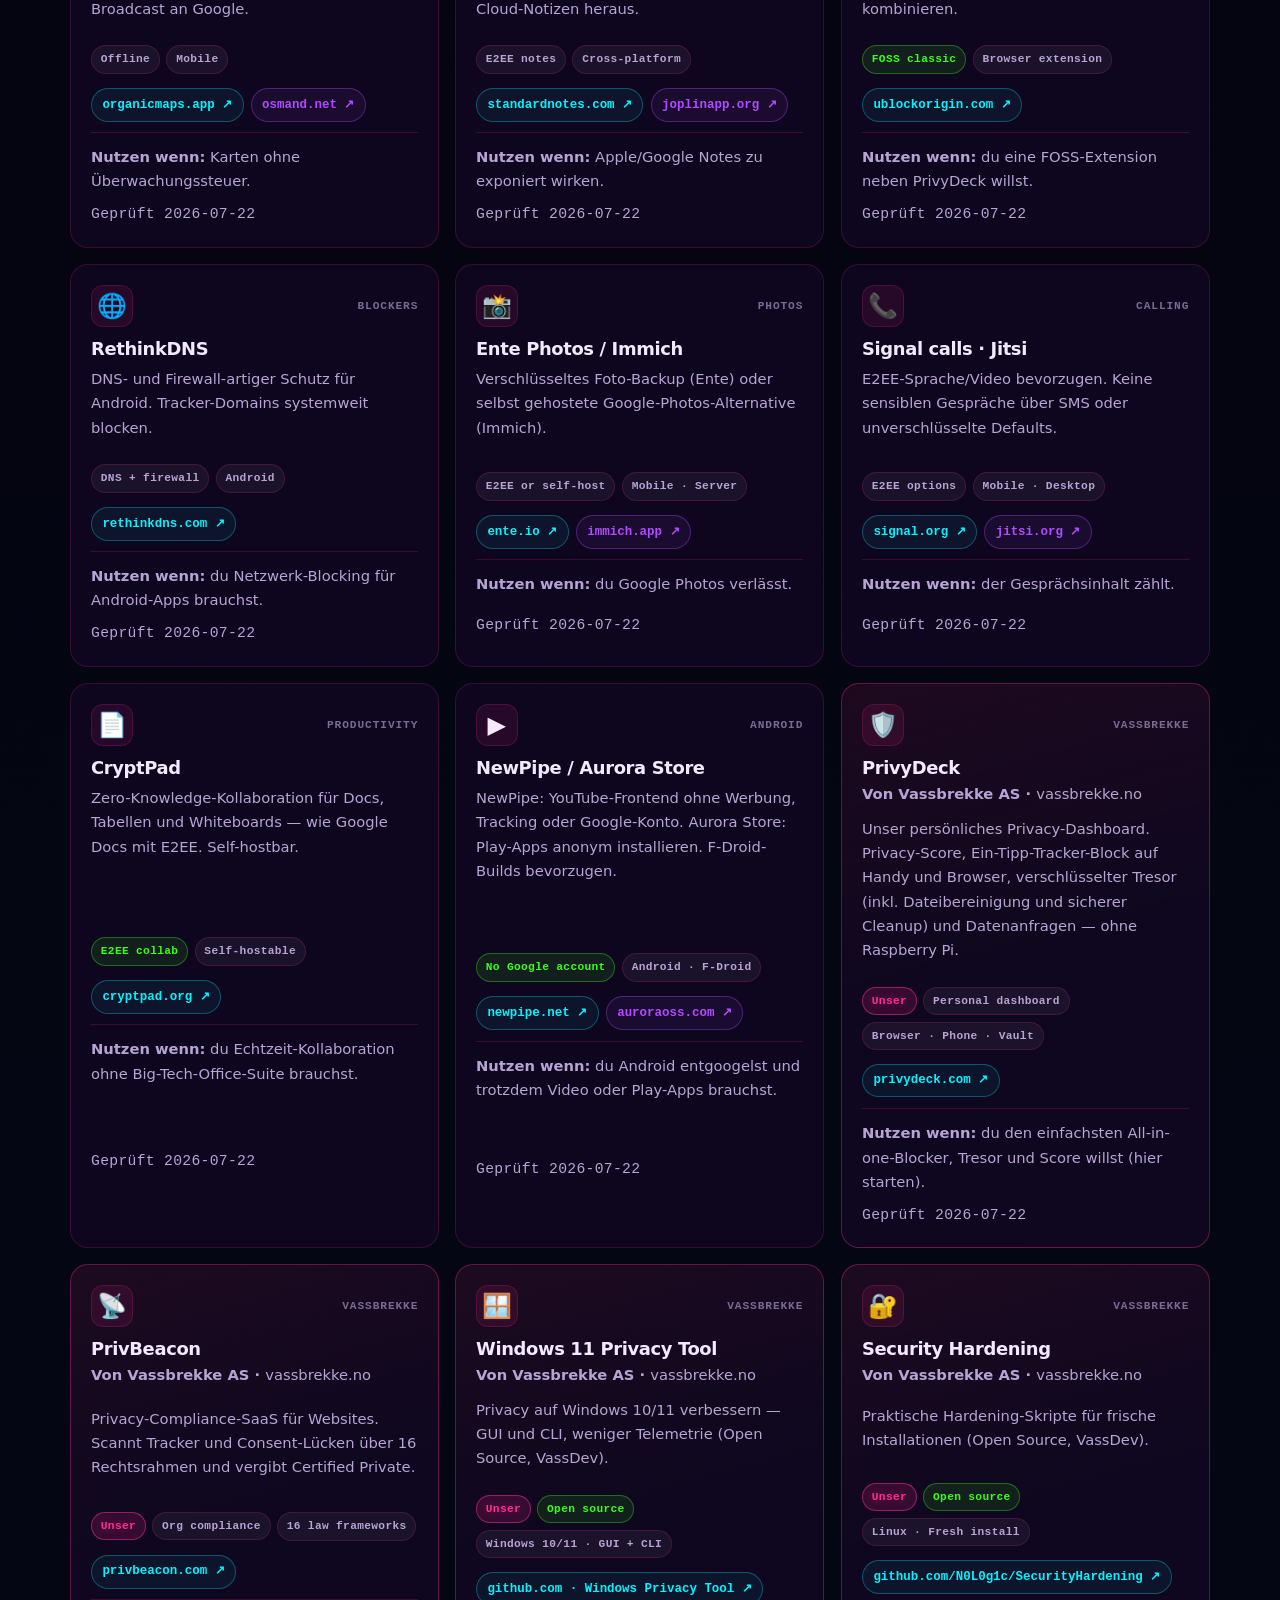
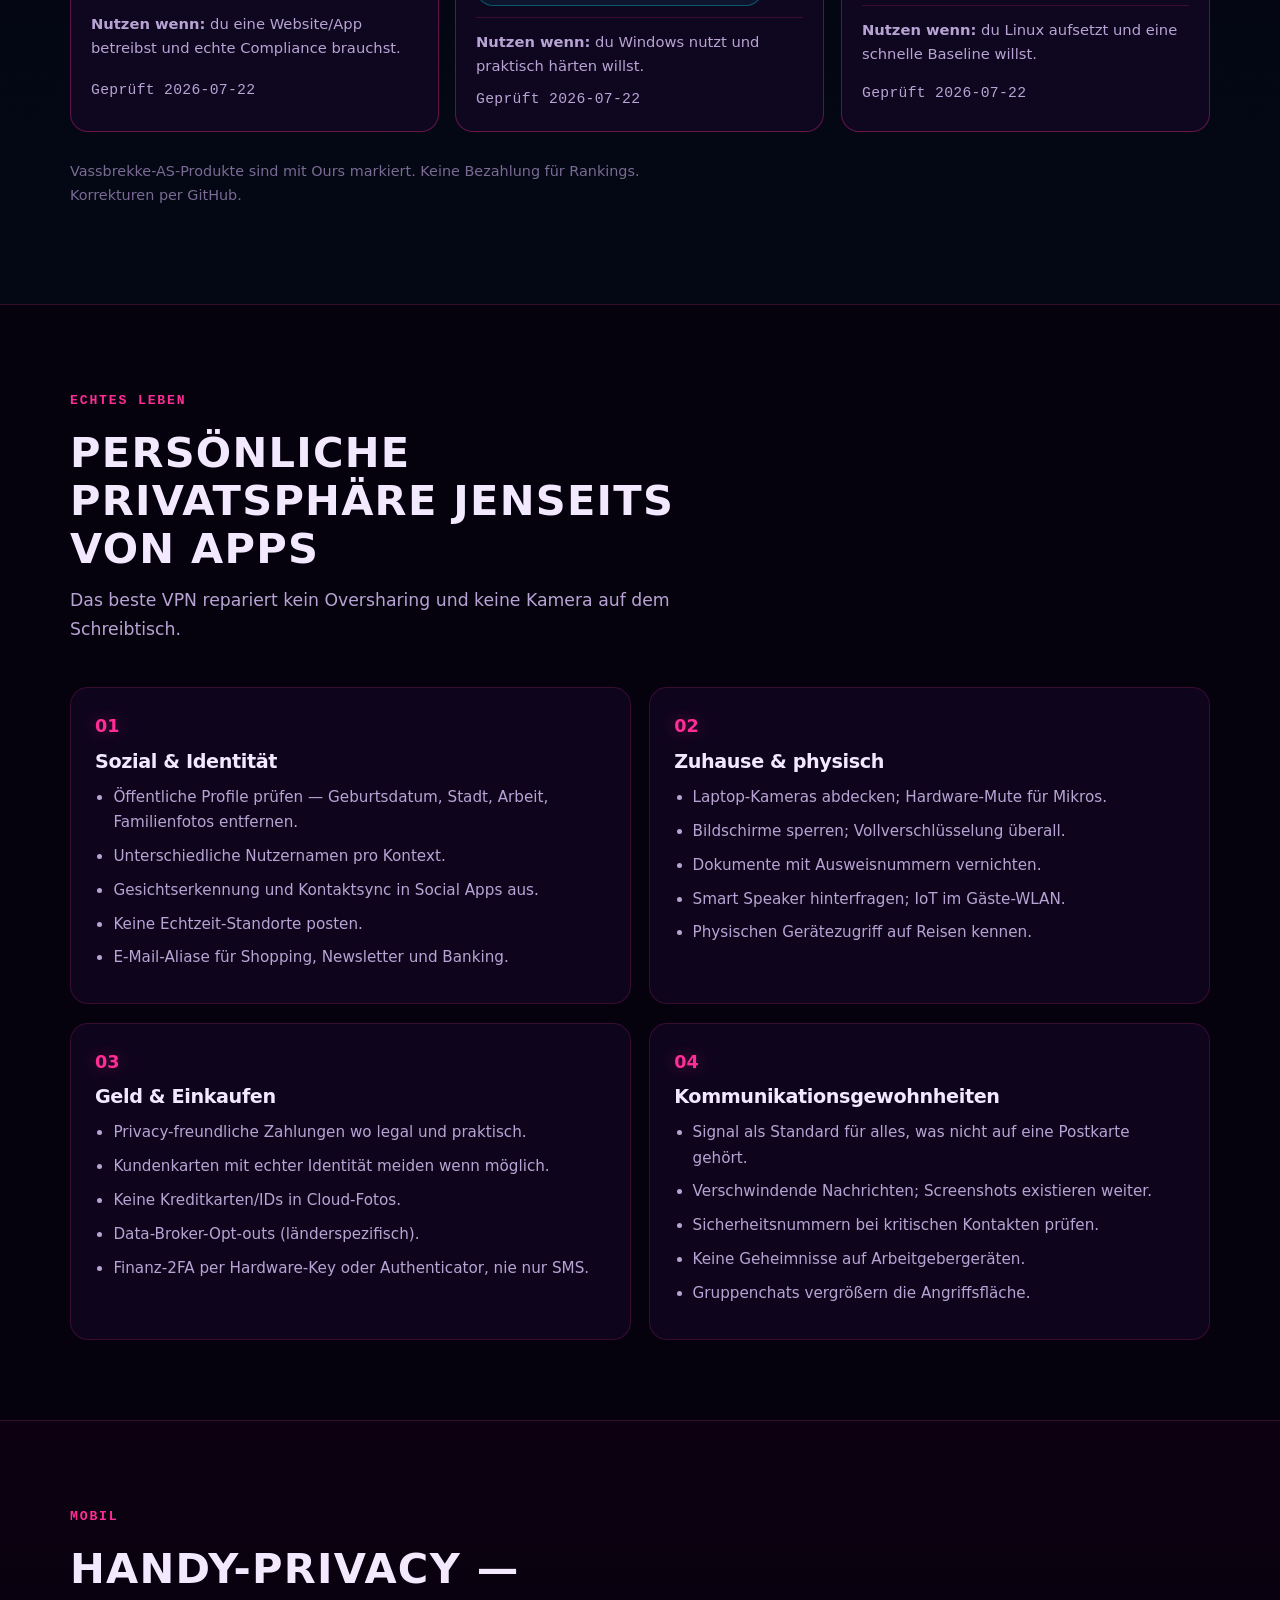
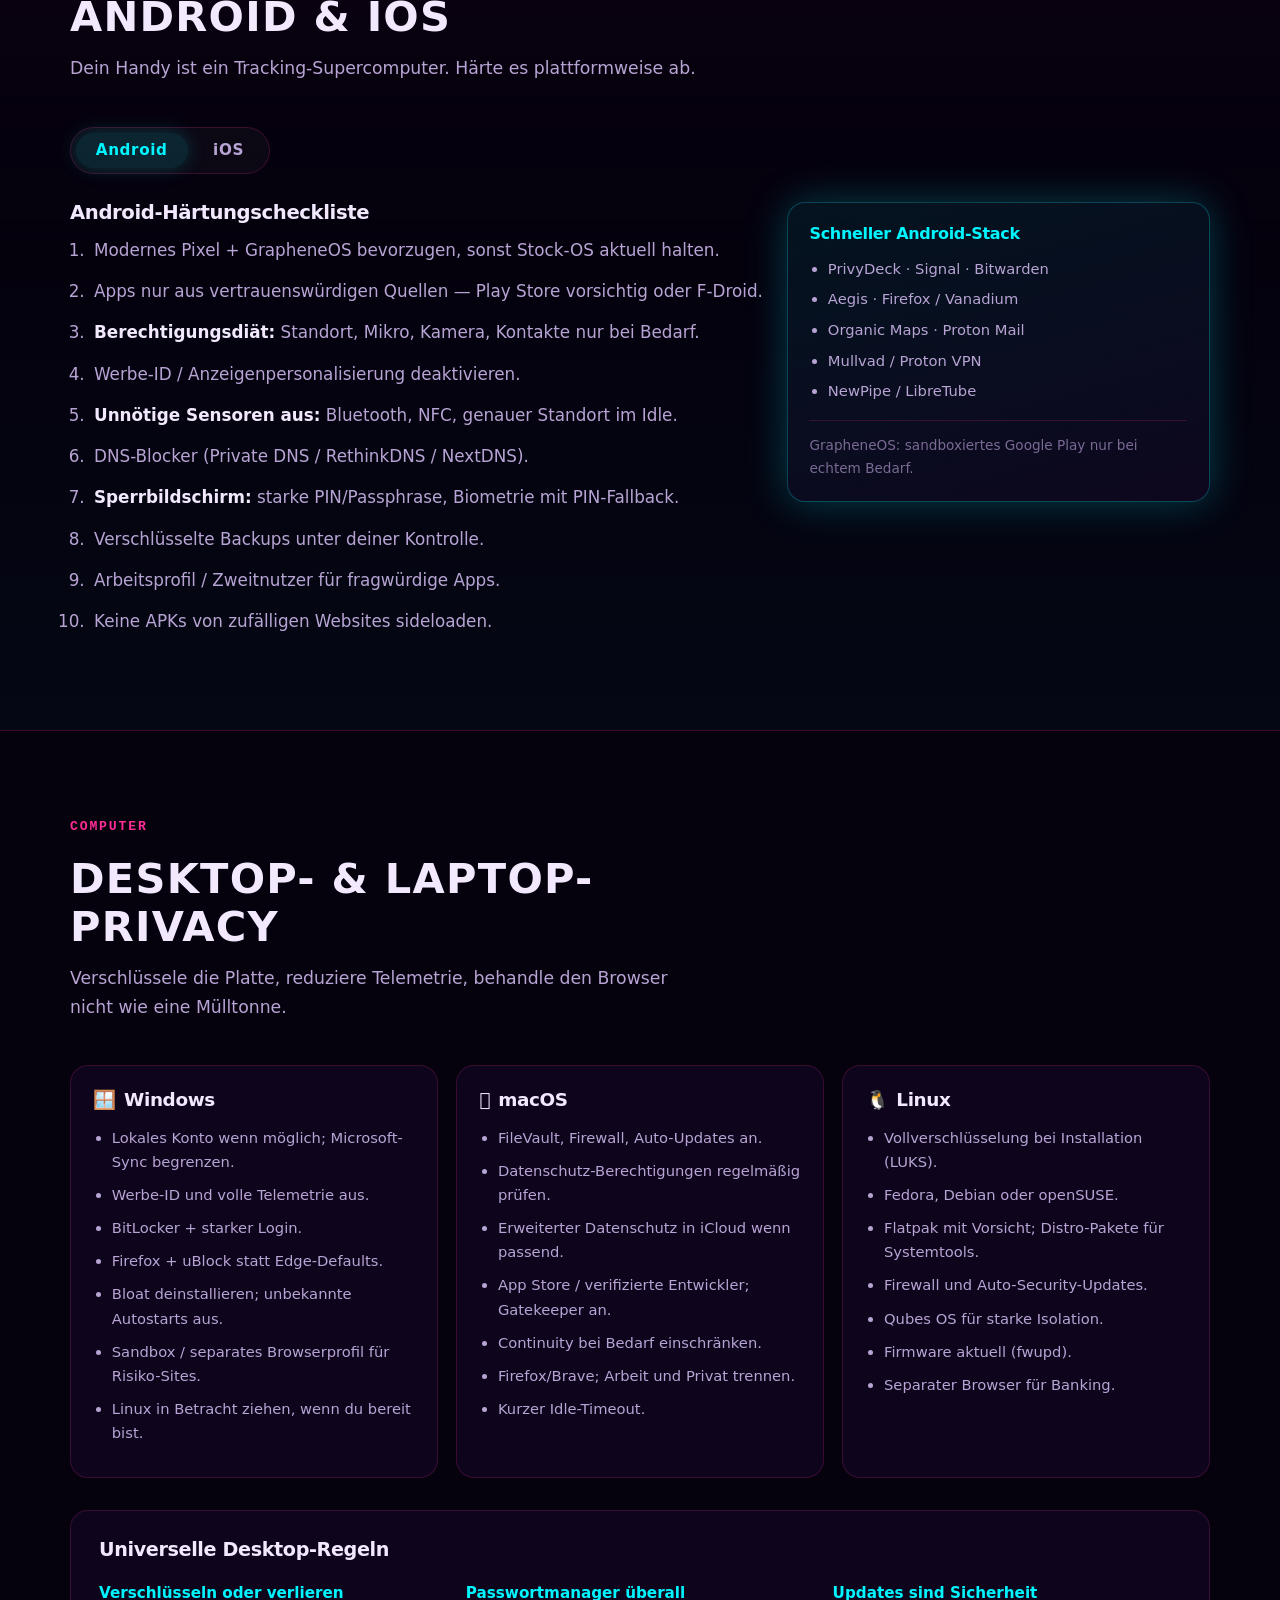
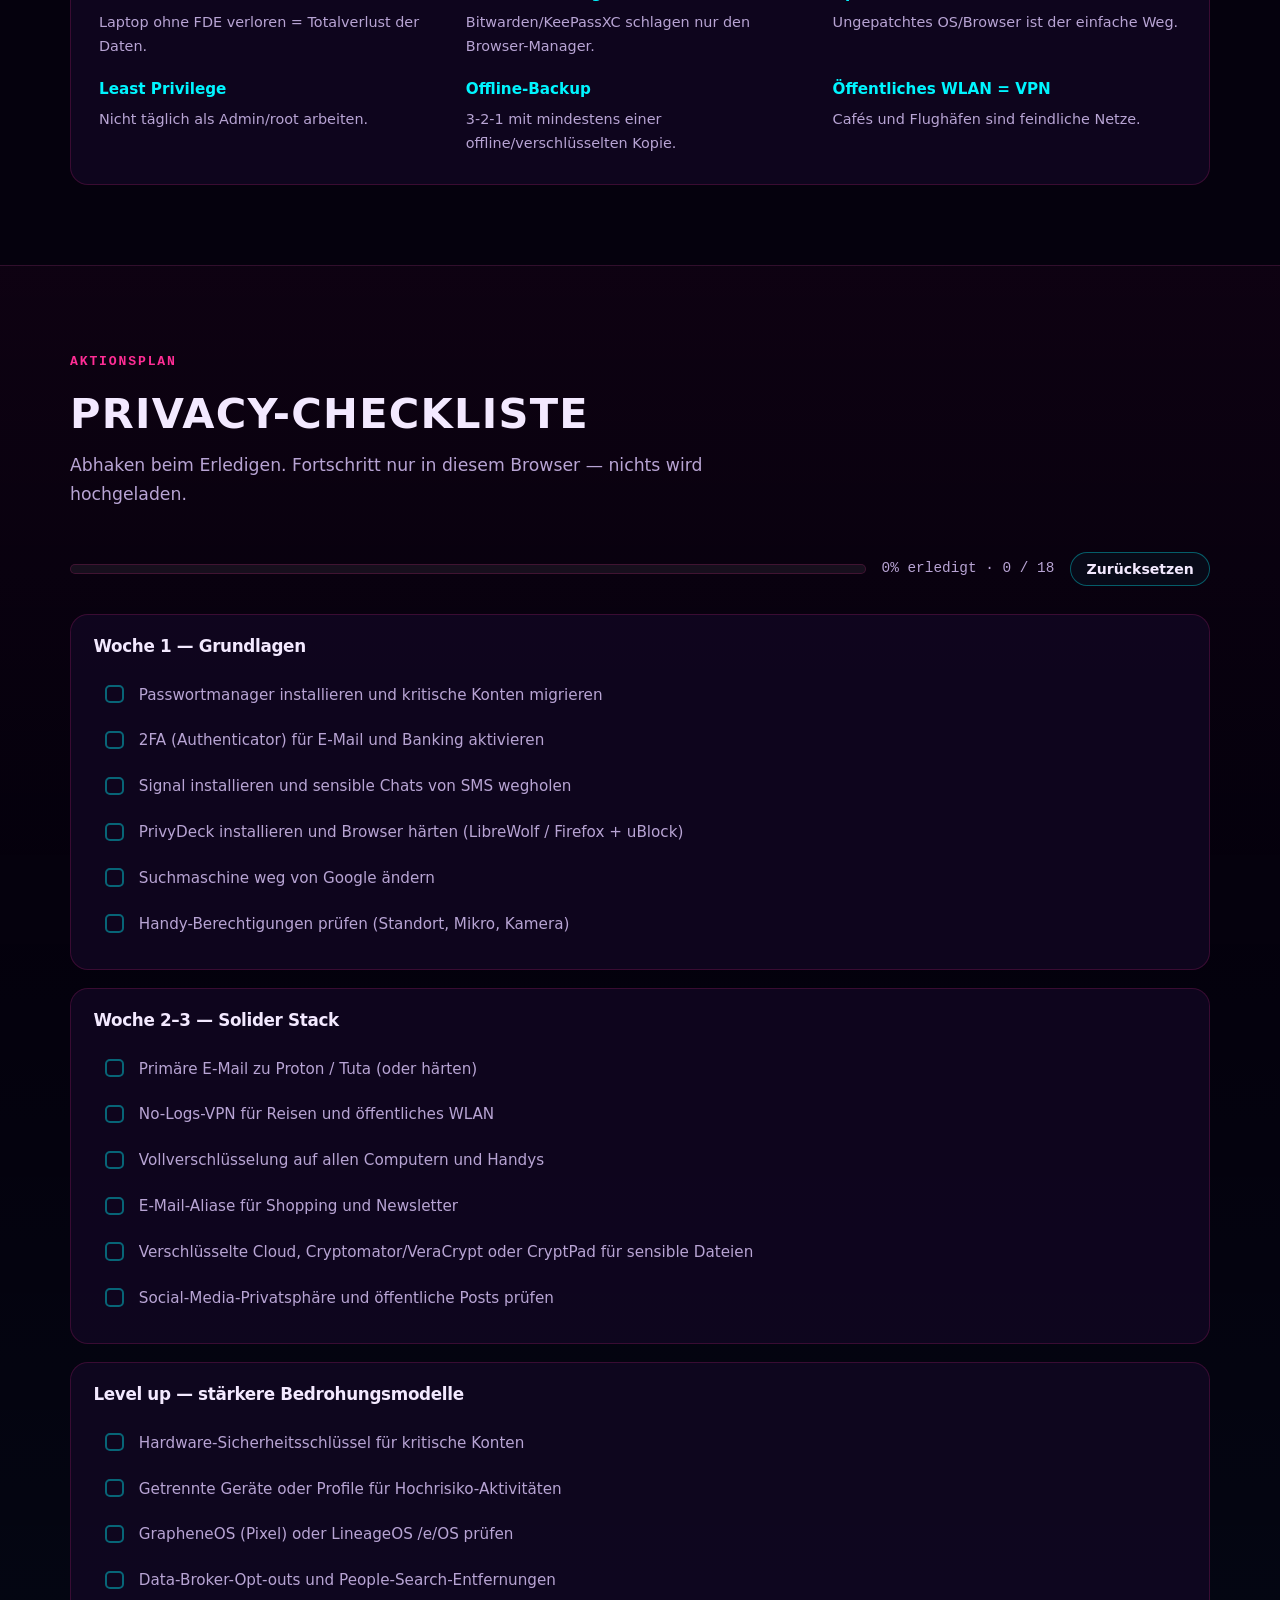
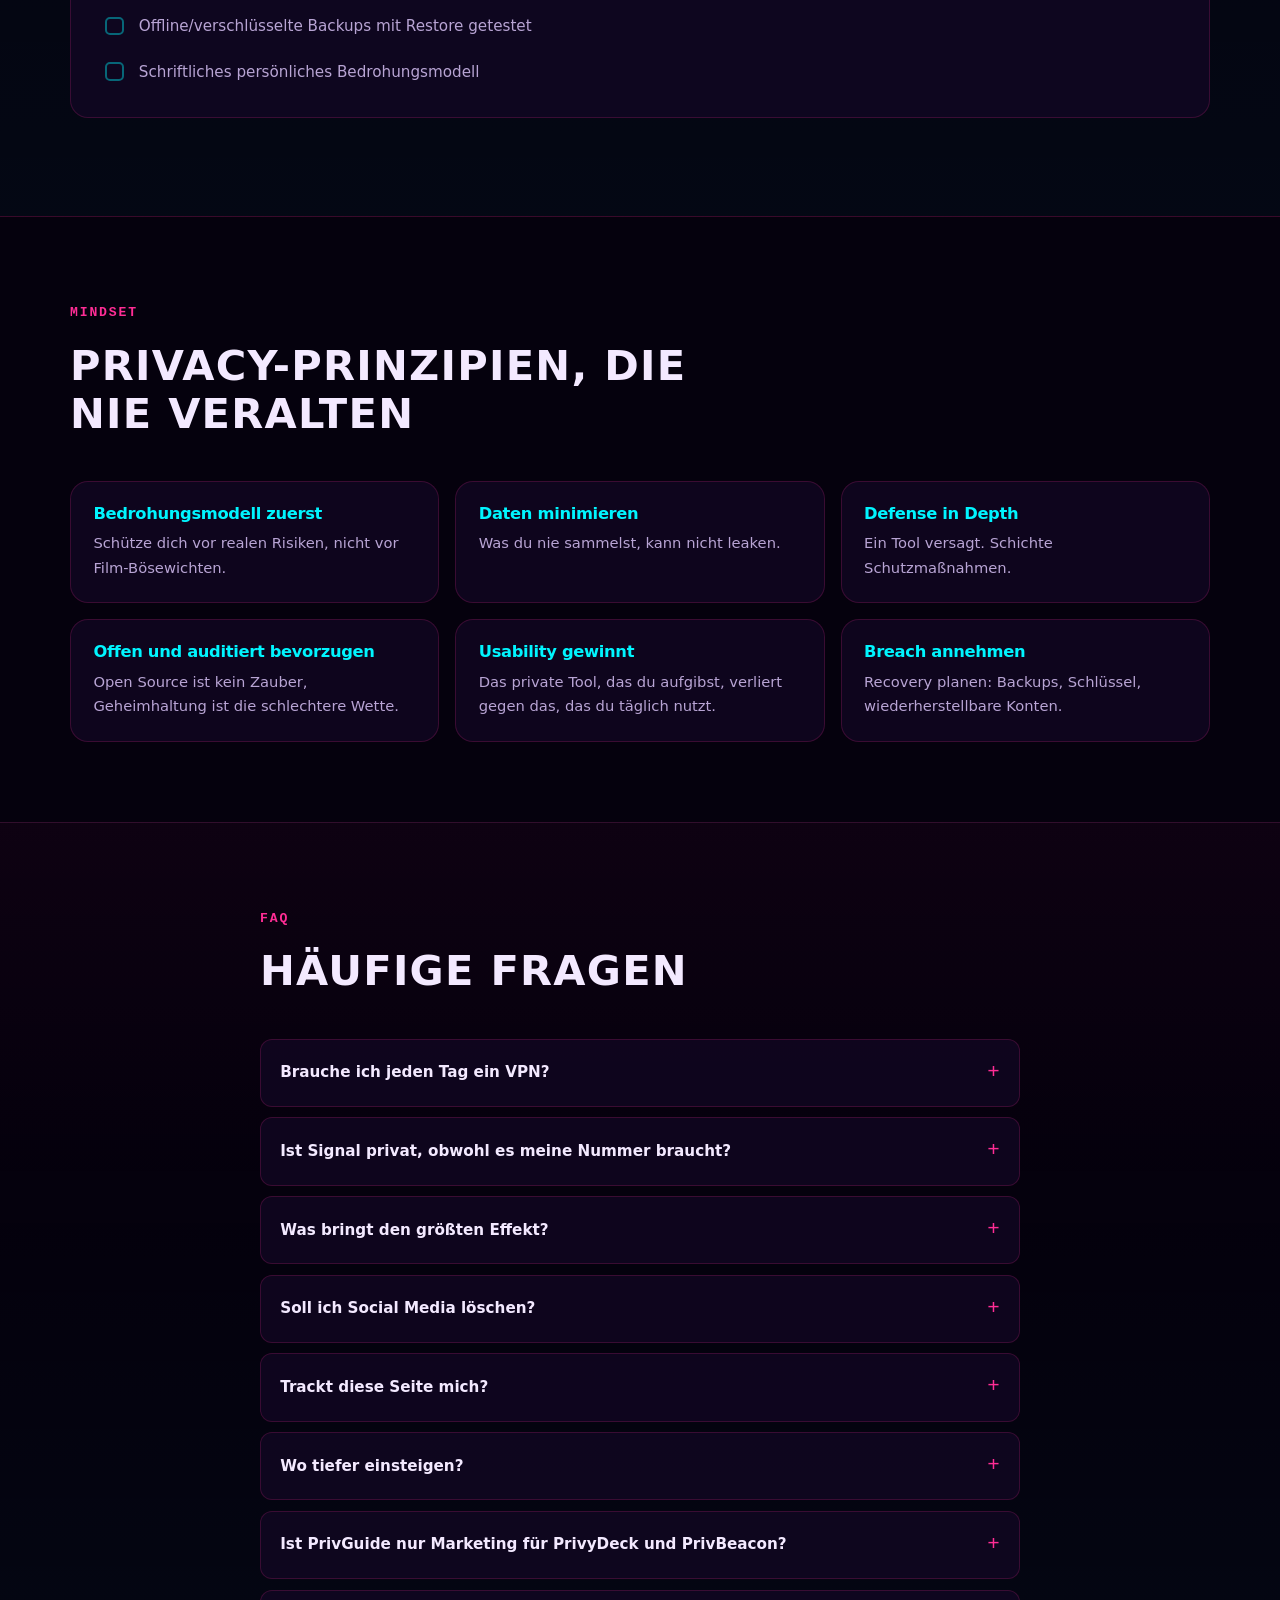
==== commit 9a82ddfd: "docs: point issues and discussions at Vassbrekke/PrivGuide Repo transferred from N0L0g1c to the Vass" ====
--- a/de/index.html
+++ b/de/index.html
@@ -3,8 +3,8 @@
 <head>
   <meta charset="UTF-8" />
   <meta name="viewport" content="width=device-width, initial-scale=1.0" />
-  <title>PrivGuide — Beste Privacy-Apps & Datenschutz-Guide</title>
-  <meta name="description" content="Beste Privacy-Apps (Signal, Bitwarden, Mullvad, Proton), Handy & Desktop härten, Alltagsschutz. Unabhängiger Guide von Vassbrekke AS." />
+  <title>PrivGuide — Beste Privacy-Apps & persönlicher Datenschutz-Guide</title>
+  <meta name="description" content="Ultimativer Datenschutz-Guide: beste Privacy-Apps (Signal, Bitwarden, Mullvad, Proton), Android & iOS härten, Windows/macOS/Linux sichern, Alltagsschutz." />
   <meta name="keywords" content="PrivyDeck, PrivBeacon, Vassbrekke AS, privacy apps, datenschutz apps, persönlicher datenschutz, handy datenschutz, android privacy, passwortmanager, vpn, signal, bitwarden, proton, privacy guide" />
   <meta name="author" content="PrivGuide" />
   <meta name="robots" content="index, follow, max-image-preview:large, max-snippet:-1, max-video-preview:-1" />
@@ -24,18 +24,18 @@
   <!-- Open Graph -->
   <meta property="og:type" content="website" />
   <meta property="og:site_name" content="PrivGuide" />
-  <meta property="og:title" content="PrivGuide — Beste Privacy-Apps & Datenschutz-Guide" />
-  <meta property="og:description" content="Beste Privacy-Apps (Signal, Bitwarden, Mullvad, Proton), Handy & Desktop härten, Alltagsschutz. Unabhängiger Guide von Vassbrekke AS." />
+  <meta property="og:title" content="PrivGuide — Beste Privacy-Apps & persönlicher Datenschutz-Guide" />
+  <meta property="og:description" content="Ultimativer Datenschutz-Guide: beste Privacy-Apps (Signal, Bitwarden, Mullvad, Proton), Android & iOS härten, Windows/macOS/Linux sichern, Alltagsschutz." />
   <meta property="og:url" content="https://www.privguide.com/de/" />
   <meta property="og:locale" content="de_DE" />
-  <meta property="og:image" content="https://www.privguide.com/assets/og-cover.png" />
+  <meta property="og:image" content="https://www.privguide.com/assets/og-cover.svg" />
   <meta property="og:image:alt" content="PrivGuide — privacy apps and personal privacy guide" />
 
   <!-- Twitter -->
   <meta name="twitter:card" content="summary_large_image" />
-  <meta name="twitter:title" content="PrivGuide — Beste Privacy-Apps & Datenschutz-Guide" />
-  <meta name="twitter:description" content="Beste Privacy-Apps (Signal, Bitwarden, Mullvad, Proton), Handy & Desktop härten, Alltagsschutz. Unabhängiger Guide von Vassbrekke AS." />
-  <meta name="twitter:image" content="https://www.privguide.com/assets/og-cover.png" />
+  <meta name="twitter:title" content="PrivGuide — Beste Privacy-Apps & persönlicher Datenschutz-Guide" />
+  <meta name="twitter:description" content="Ultimativer Datenschutz-Guide: beste Privacy-Apps (Signal, Bitwarden, Mullvad, Proton), Android & iOS härten, Windows/macOS/Linux sichern, Alltagsschutz." />
+  <meta name="twitter:image" content="https://www.privguide.com/assets/og-cover.svg" />
 
   <link rel="icon" href="../assets/favicon.svg" type="image/svg+xml" />
   <link rel="apple-touch-icon" href="../assets/favicon.svg" />
@@ -50,7 +50,7 @@
   "@type": "WebSite",
   "name": "PrivGuide",
   "url": "https://www.privguide.com/de/",
-  "description": "Beste Privacy-Apps (Signal, Bitwarden, Mullvad, Proton), Handy & Desktop härten, Alltagsschutz. Unabhängiger Guide von Vassbrekke AS.",
+  "description": "Ultimativer Datenschutz-Guide: beste Privacy-Apps (Signal, Bitwarden, Mullvad, Proton), Android & iOS härten, Windows/macOS/Linux sichern, Alltagsschutz.",
   "inLanguage": "de",
   "potentialAction": {
     "@type": "SearchAction",
@@ -63,8 +63,8 @@
 {
   "@context": "https://schema.org",
   "@type": "WebPage",
-  "name": "PrivGuide — Beste Privacy-Apps & Datenschutz-Guide",
-  "description": "Beste Privacy-Apps (Signal, Bitwarden, Mullvad, Proton), Handy & Desktop härten, Alltagsschutz. Unabhängiger Guide von Vassbrekke AS.",
+  "name": "PrivGuide — Beste Privacy-Apps & persönlicher Datenschutz-Guide",
+  "description": "Ultimativer Datenschutz-Guide: beste Privacy-Apps (Signal, Bitwarden, Mullvad, Proton), Android & iOS härten, Windows/macOS/Linux sichern, Alltagsschutz.",
   "url": "https://www.privguide.com/de/",
   "inLanguage": "de",
   "isPartOf": {
@@ -92,7 +92,7 @@
     "name": "Digital privacy",
     "description": "Personal privacy apps, phone hardening, desktop security, and everyday privacy habits"
   },
-  "primaryImageOfPage": "https://www.privguide.com/assets/og-cover.png"
+  "primaryImageOfPage": "https://www.privguide.com/assets/og-cover.svg"
 }
   </script>
   <script type="application/ld+json">
@@ -979,7 +979,7 @@
               <a class="btn btn-ghost btn-sm" href="https://privydeck.com" target="_blank" rel="noopener noreferrer">PrivyDeck ↗</a>
               <a class="btn btn-ghost btn-sm" href="https://www.privbeacon.com" target="_blank" rel="noopener noreferrer">PrivBeacon ↗</a>
               <a class="btn btn-ghost btn-sm" href="https://www.vassbrekke.no" target="_blank" rel="noopener noreferrer">vassbrekke.no ↗</a>
-              <a class="btn btn-ghost btn-sm" href="https://github.com/N0L0g1c/PrivGuide/issues" target="_blank" rel="noopener noreferrer">GitHub ↗</a>
+              <a class="btn btn-ghost btn-sm" href="https://github.com/Vassbrekke/PrivGuide/issues" target="_blank" rel="noopener noreferrer">GitHub ↗</a>
             </div>
           </div>
         </aside>
@@ -2197,8 +2197,8 @@
           <li><a href="#paths">Start</a></li>
           <li><a href="#checklist">Checkliste</a></li>
           <li><a href="#faq">Häufige Fragen</a></li>
-          <li><a href="https://github.com/N0L0g1c/PrivGuide/issues" target="_blank" rel="noopener noreferrer">GitHub Issues</a></li>
-          <li><a href="https://github.com/N0L0g1c/PrivGuide/discussions" target="_blank" rel="noopener noreferrer">GitHub Discussions</a></li>
+          <li><a href="https://github.com/Vassbrekke/PrivGuide/issues" target="_blank" rel="noopener noreferrer">GitHub Issues</a></li>
+          <li><a href="https://github.com/Vassbrekke/PrivGuide/discussions" target="_blank" rel="noopener noreferrer">GitHub Discussions</a></li>
           <li><a href="#donate">Spenden</a></li>
         </ul>
       </div>
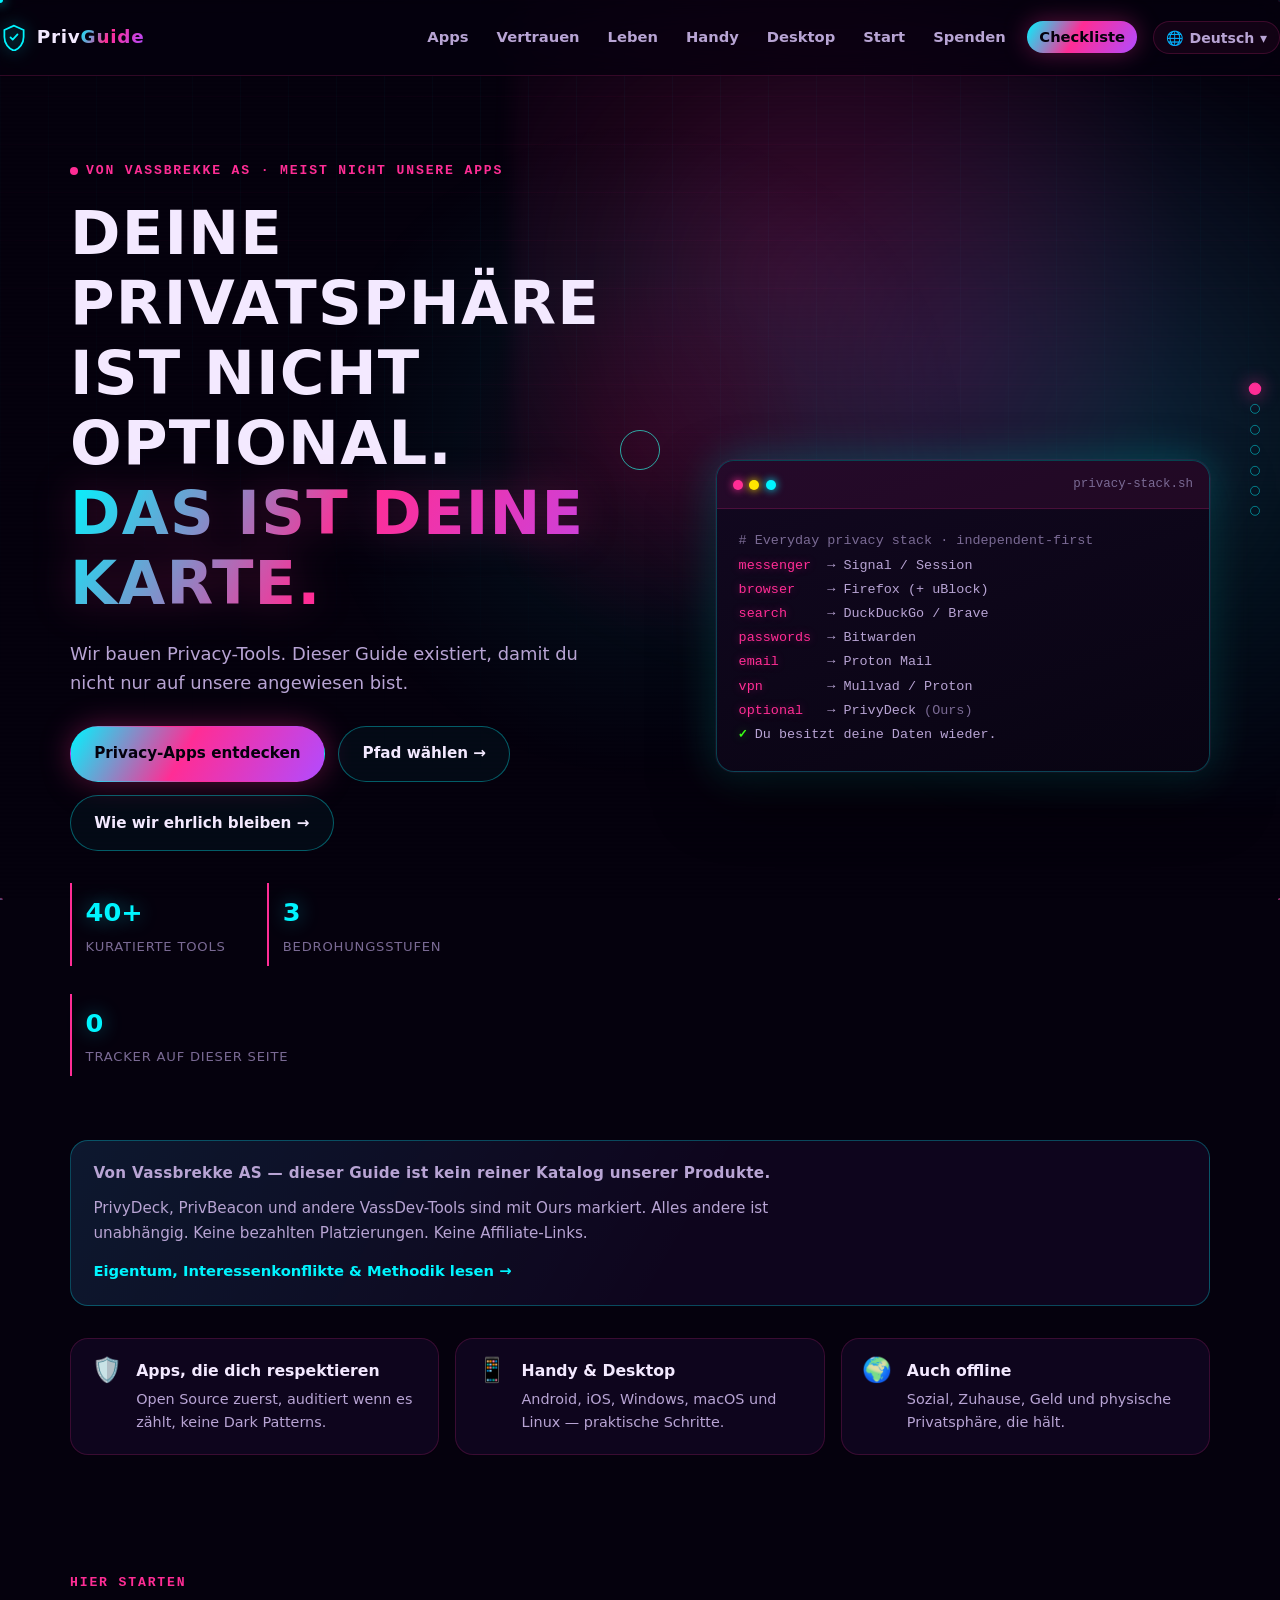
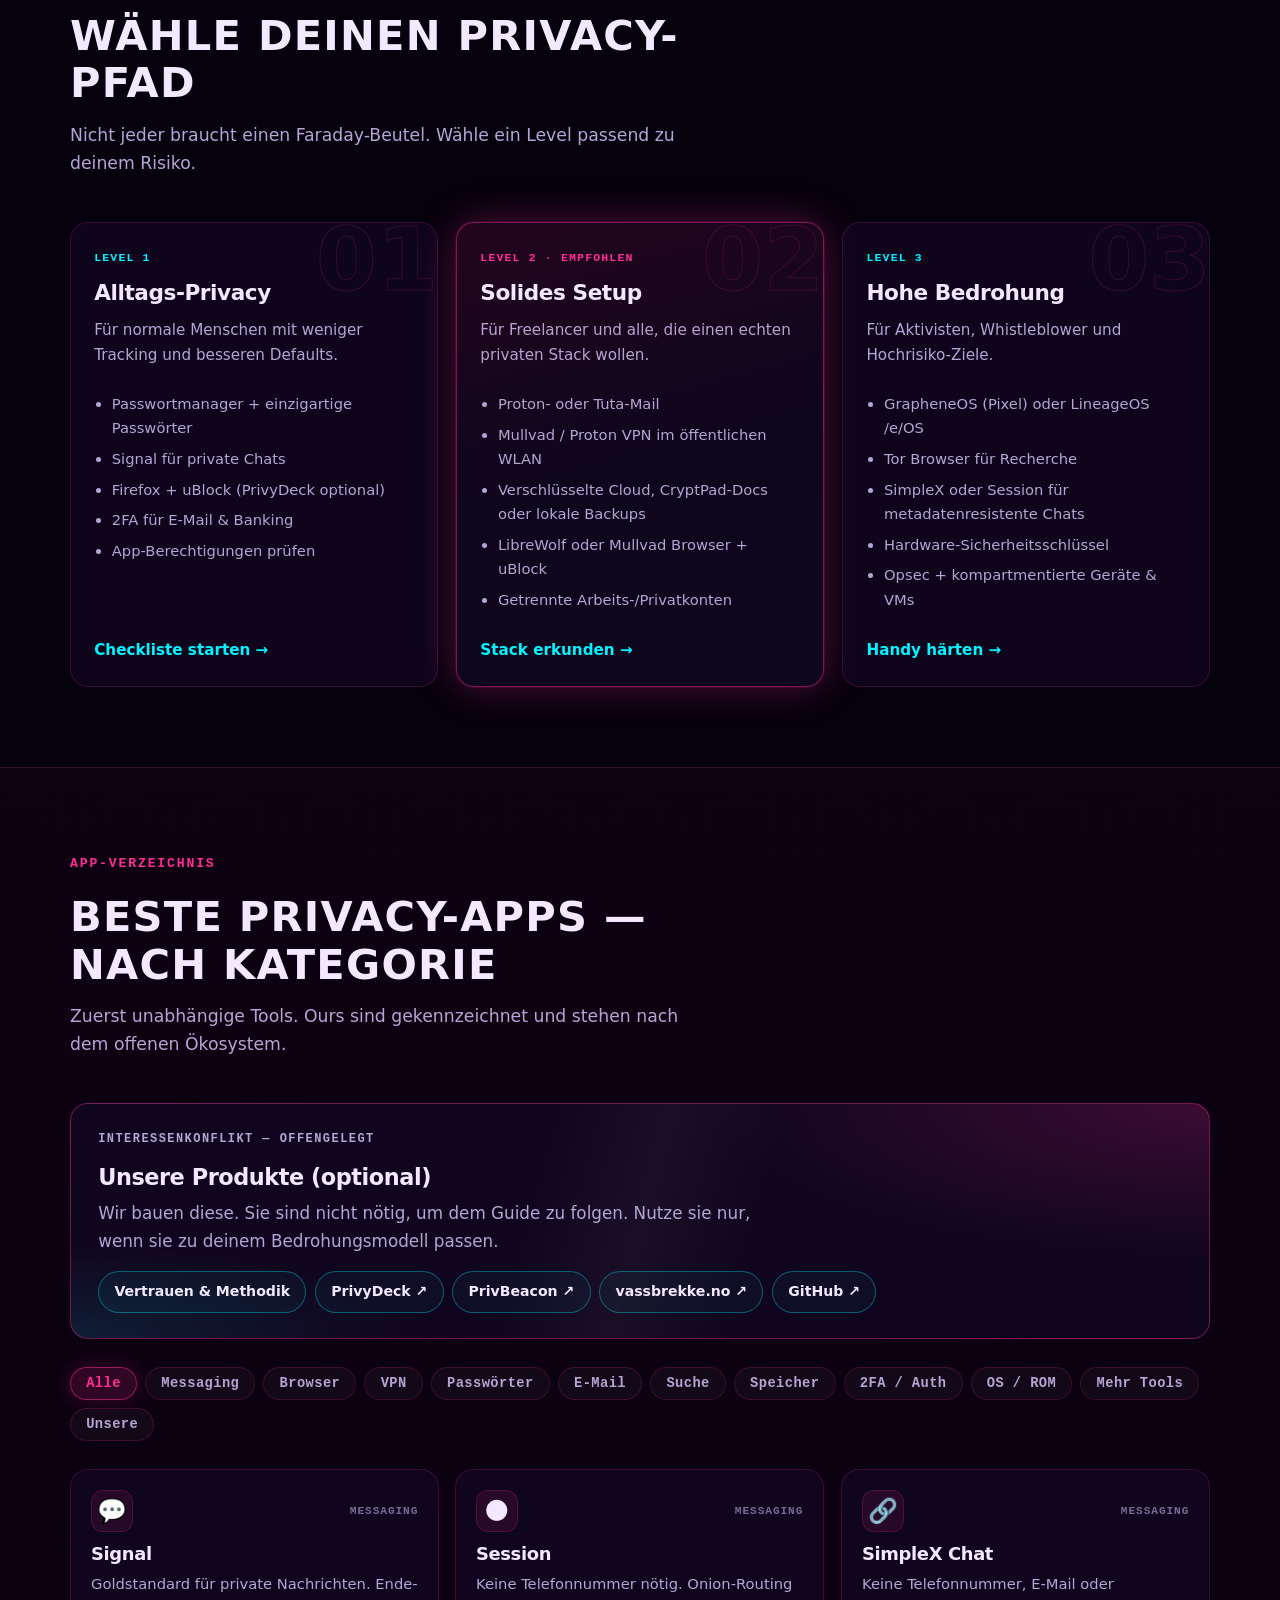
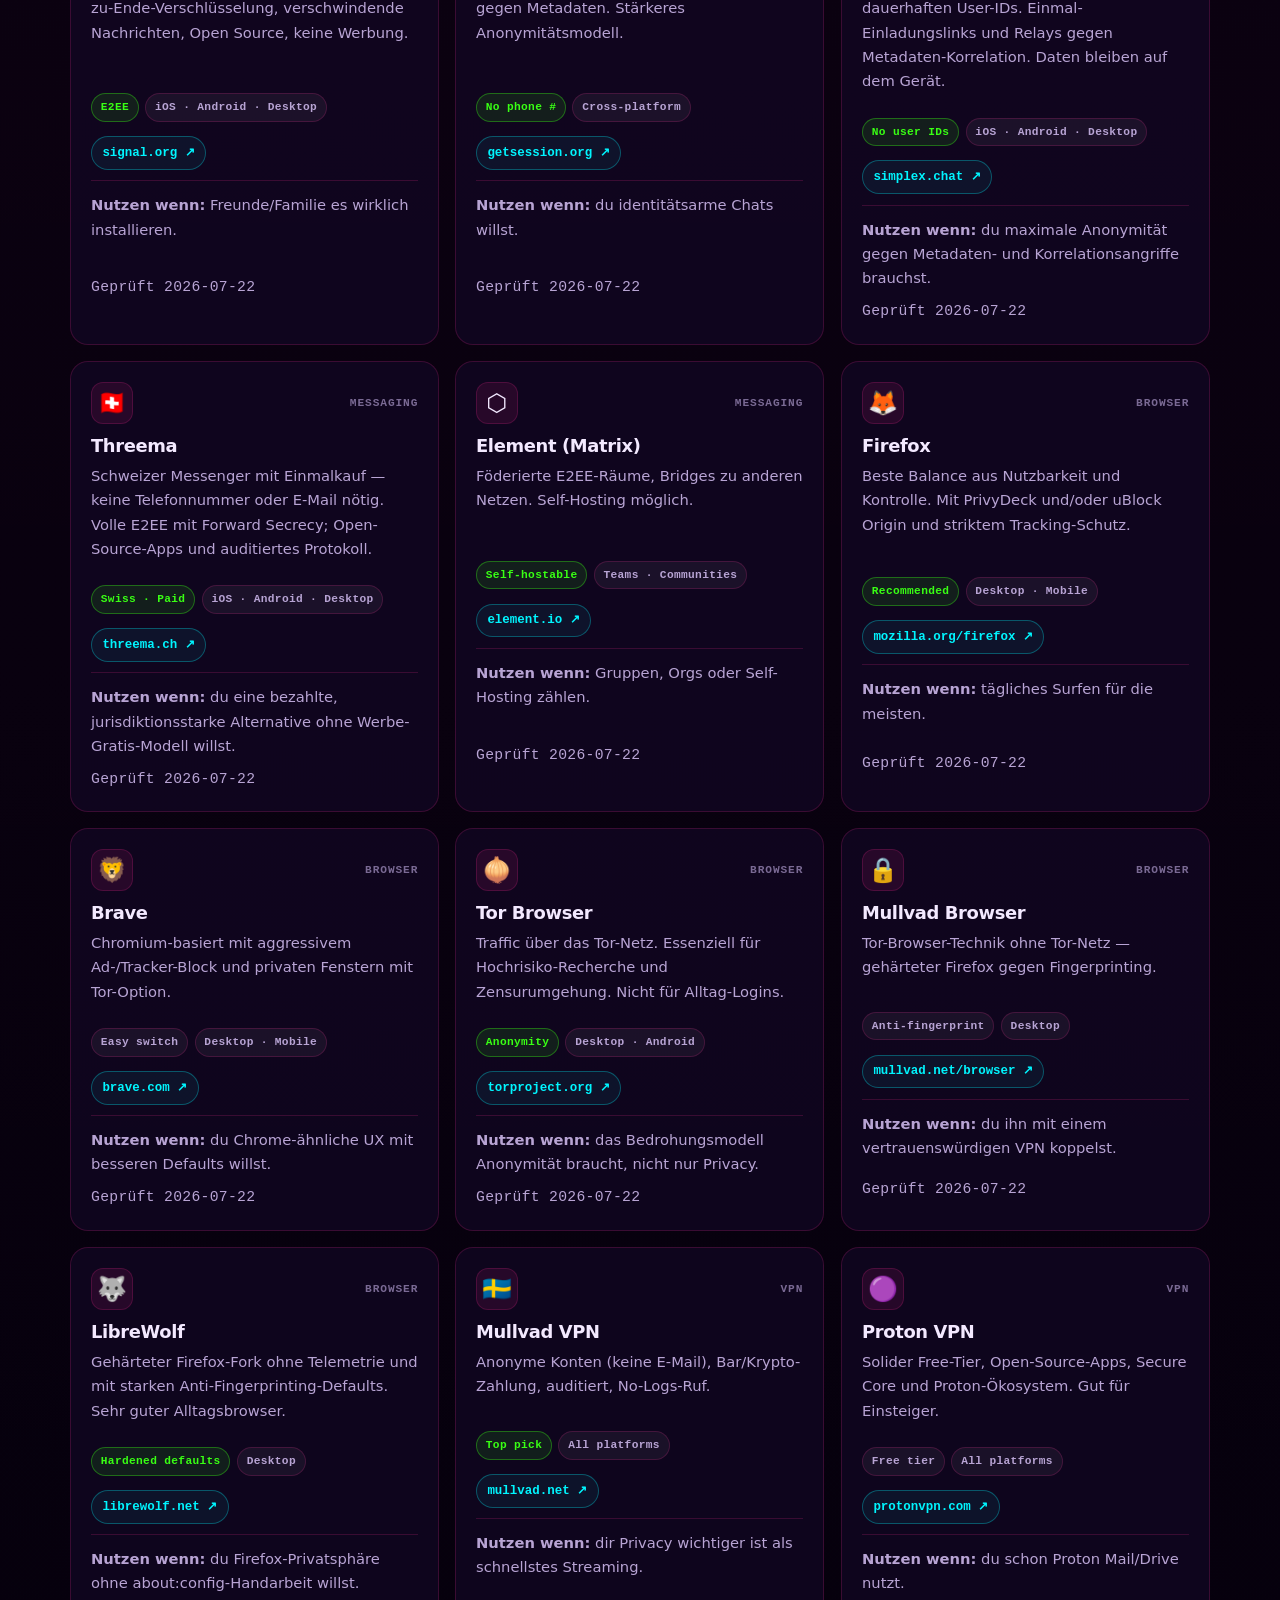
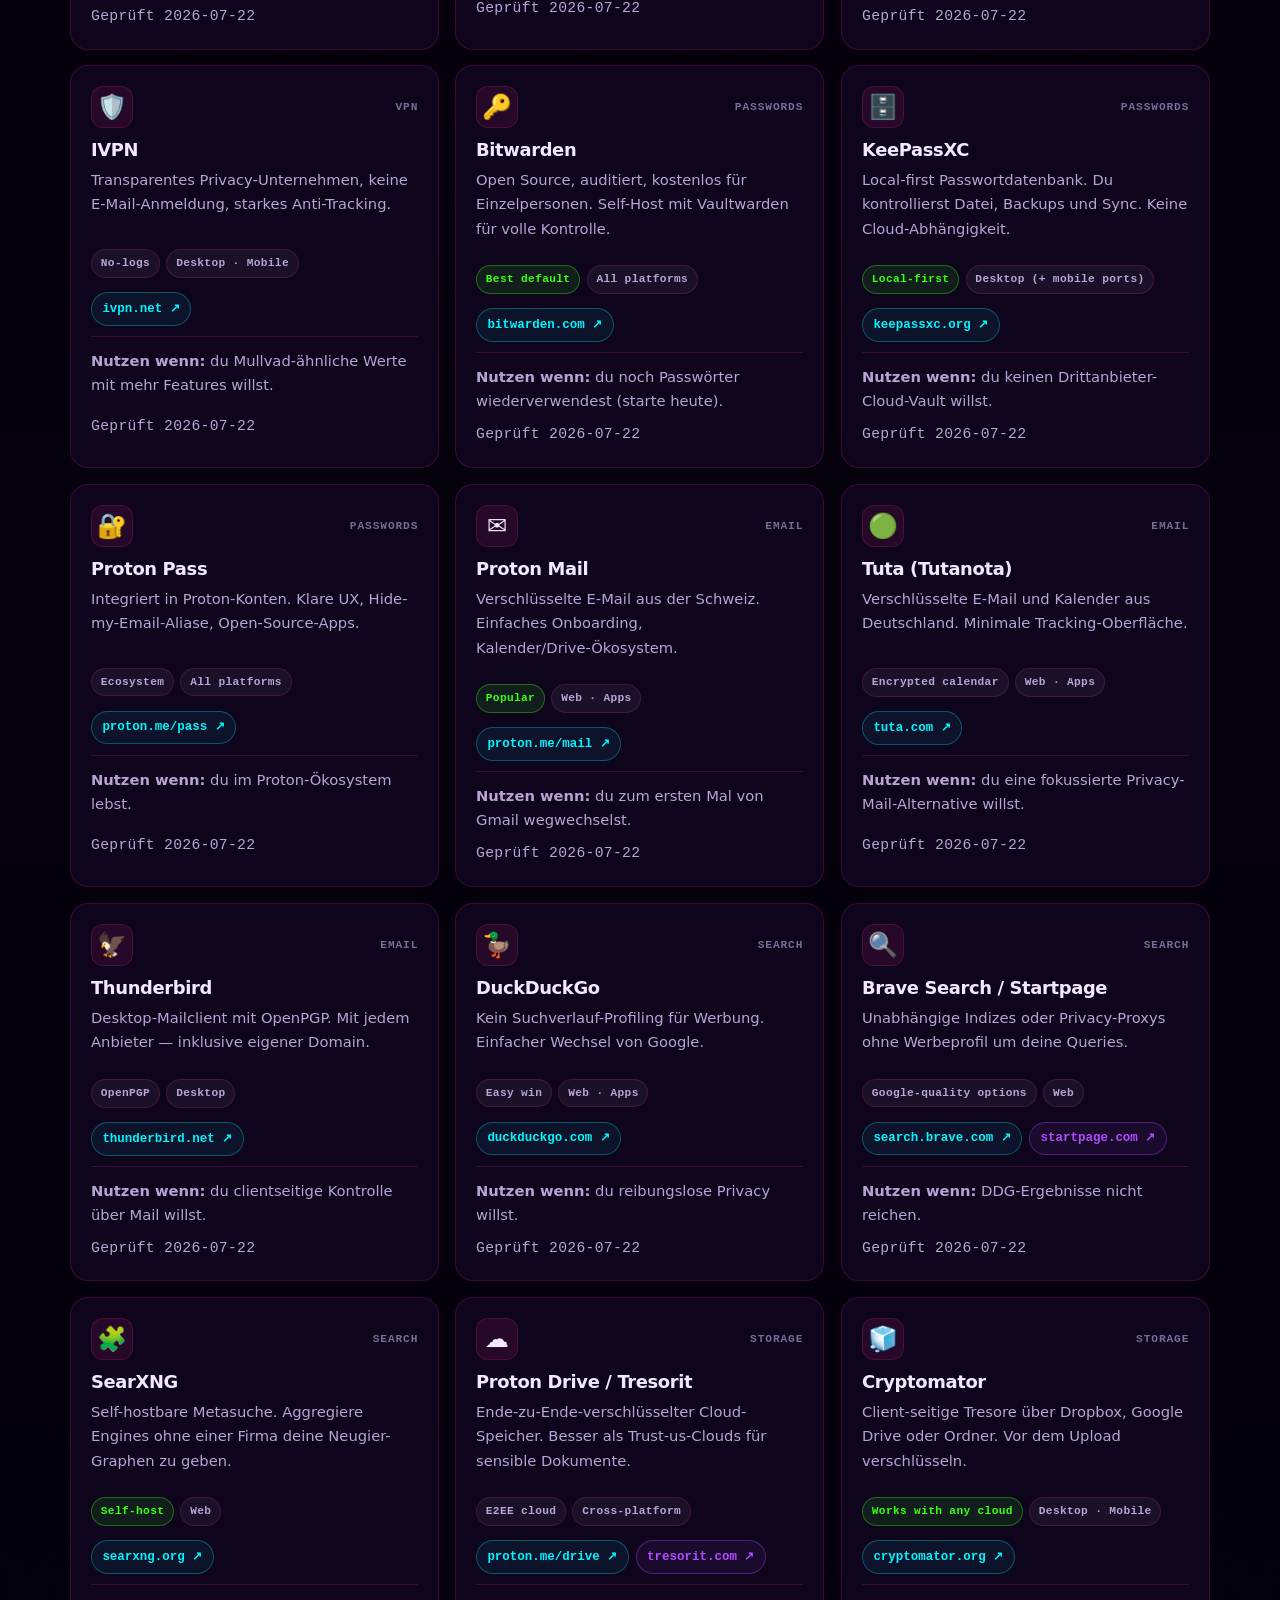
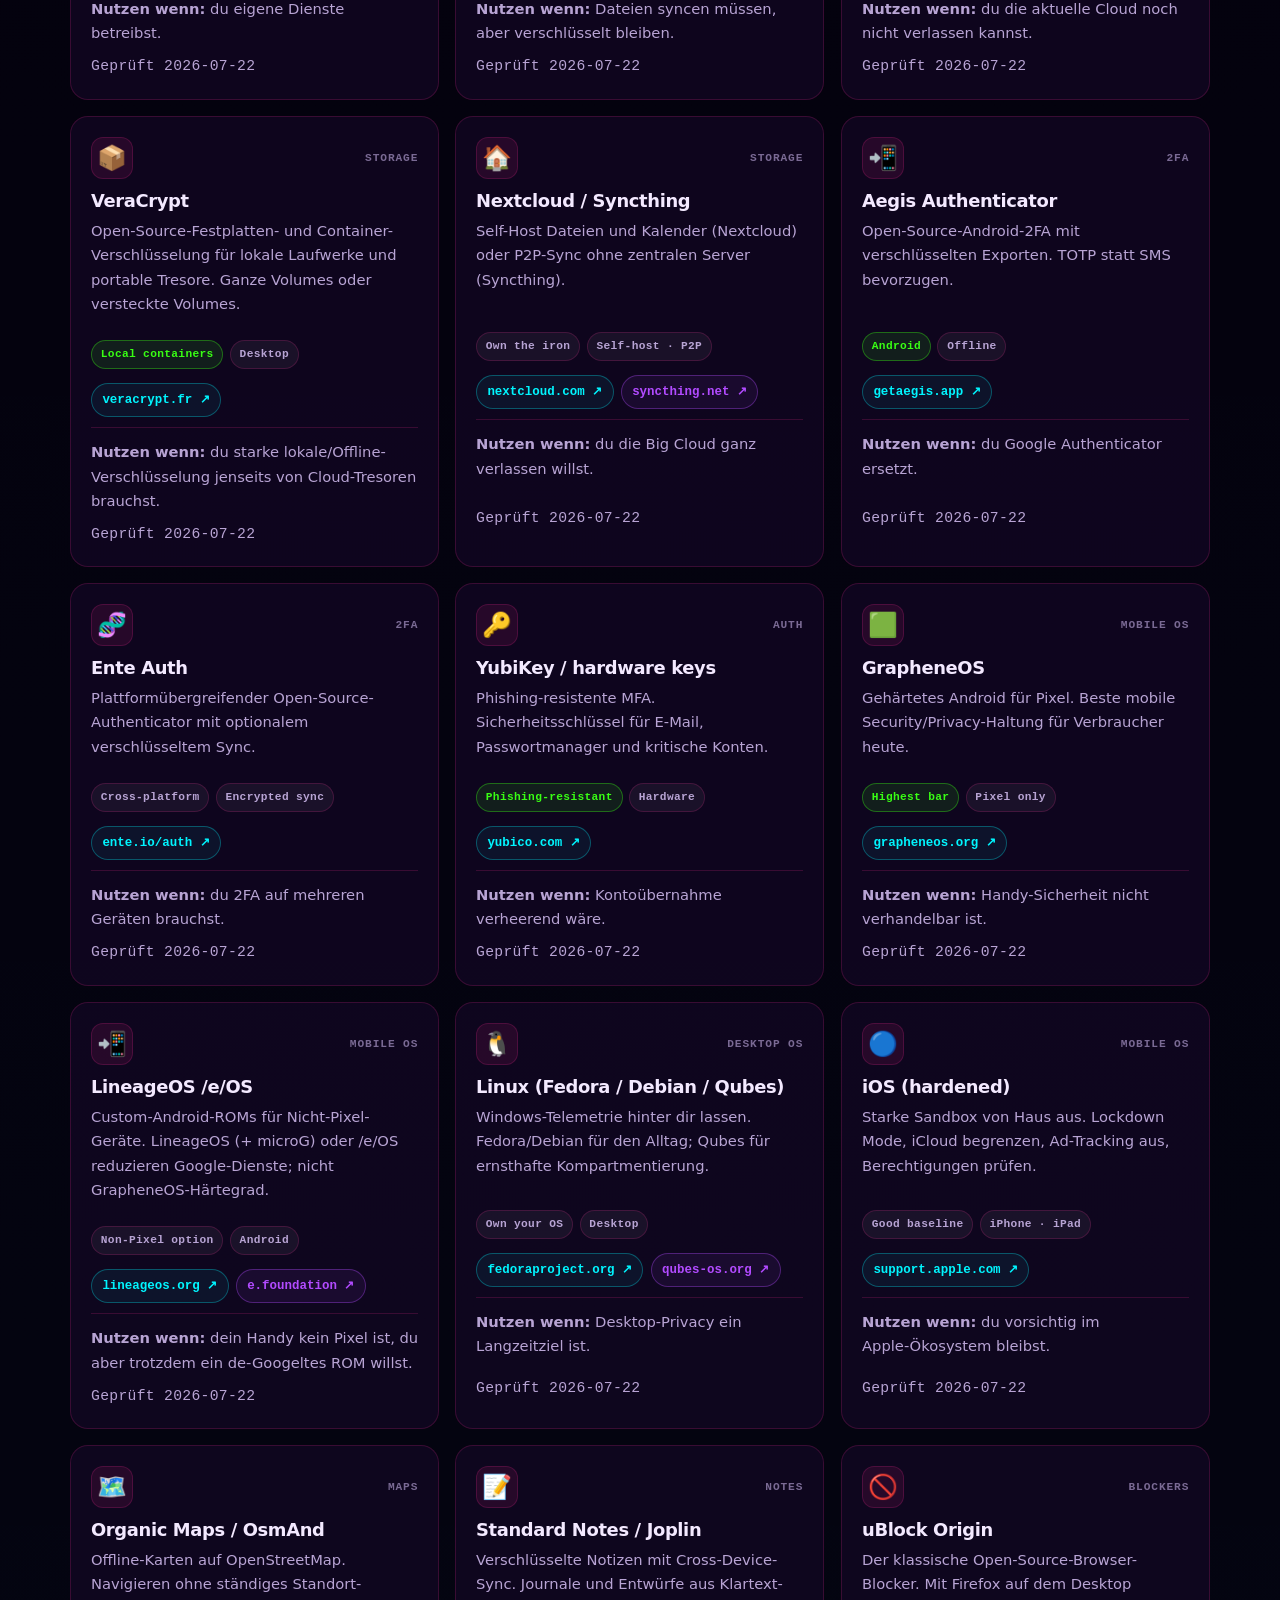
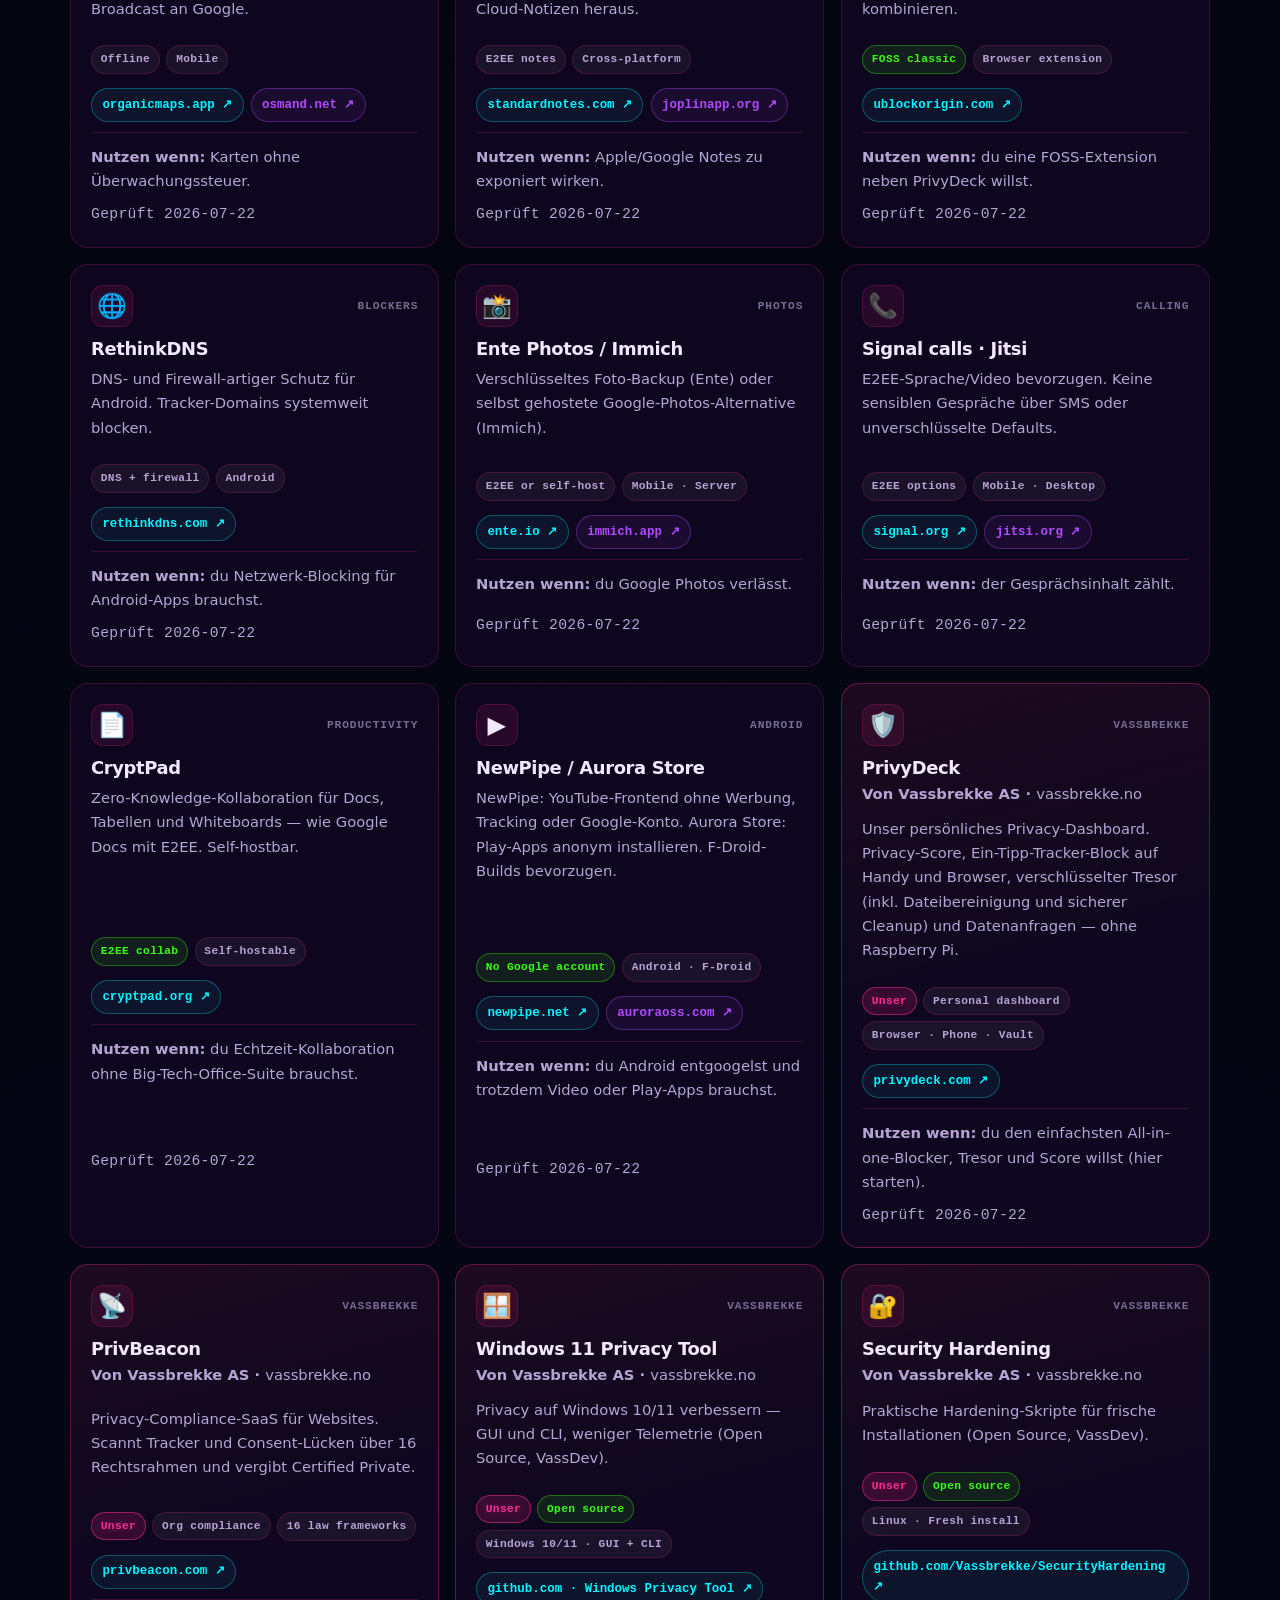
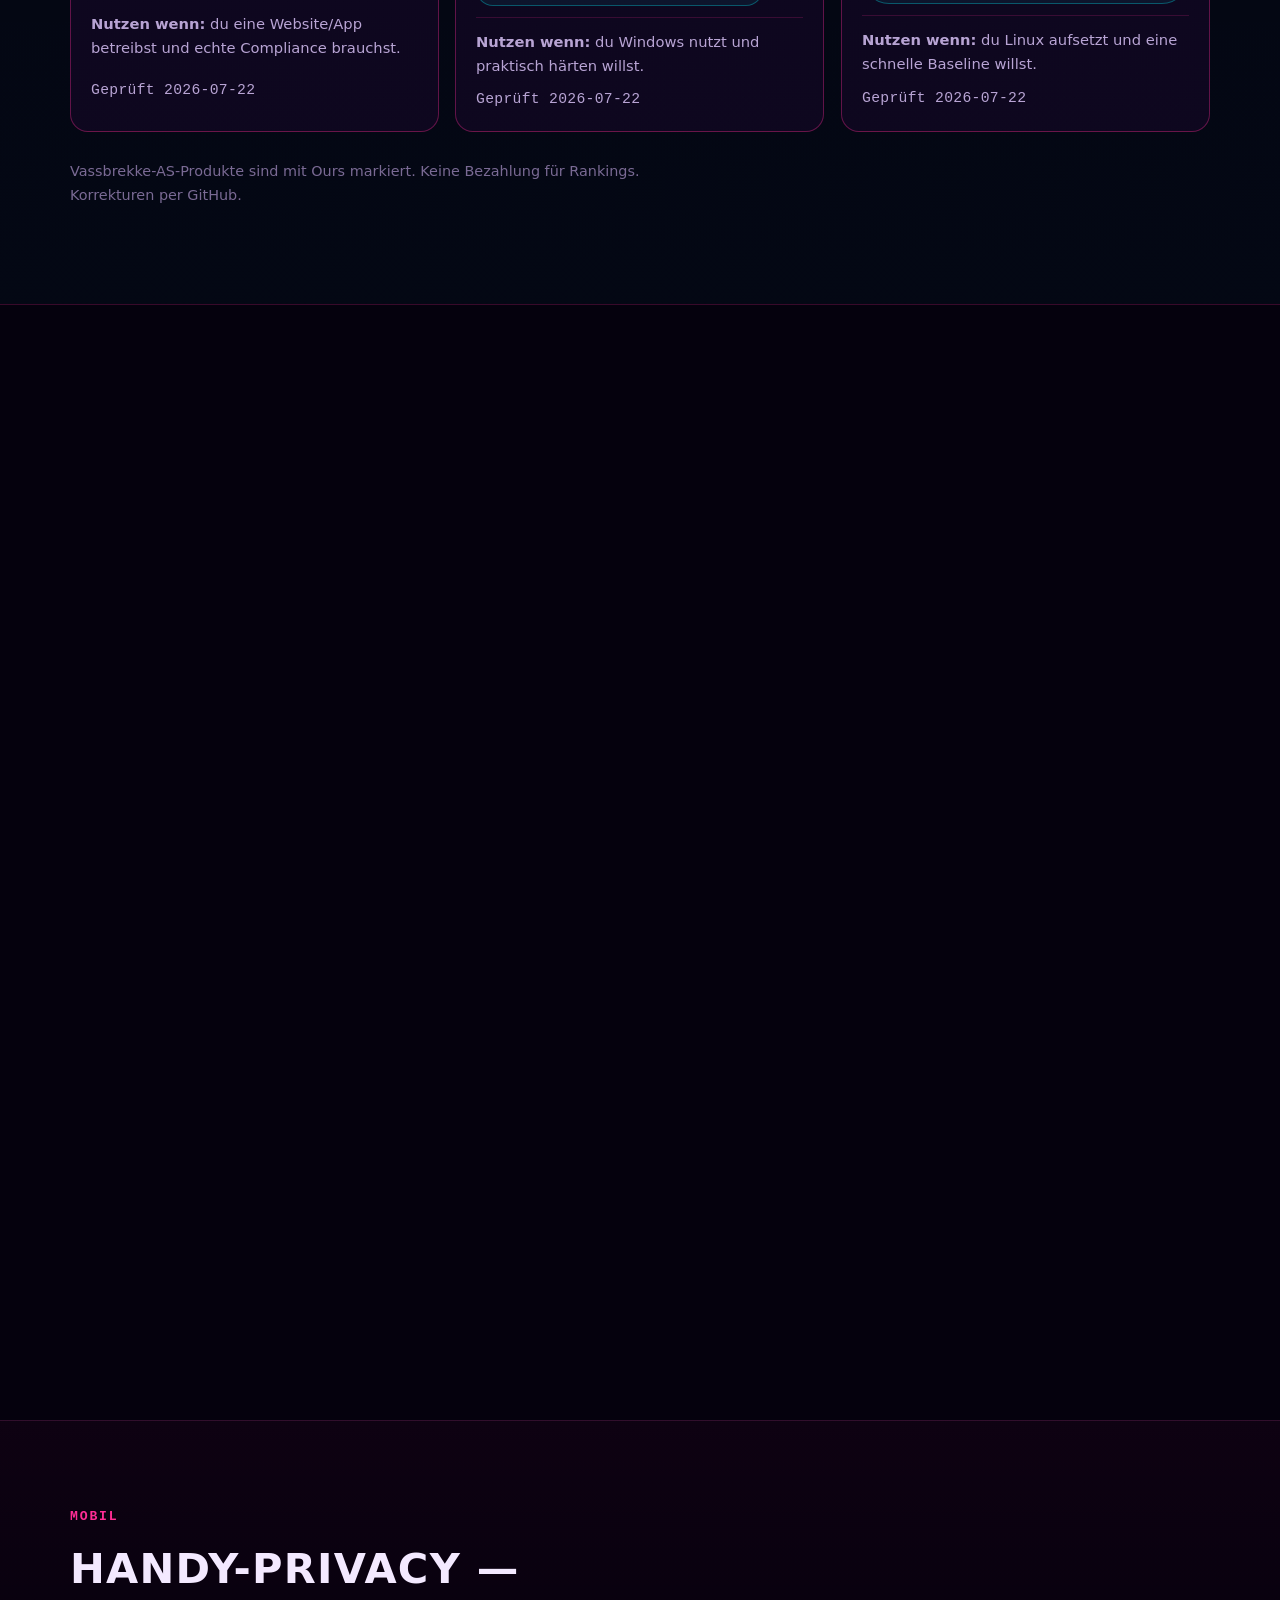
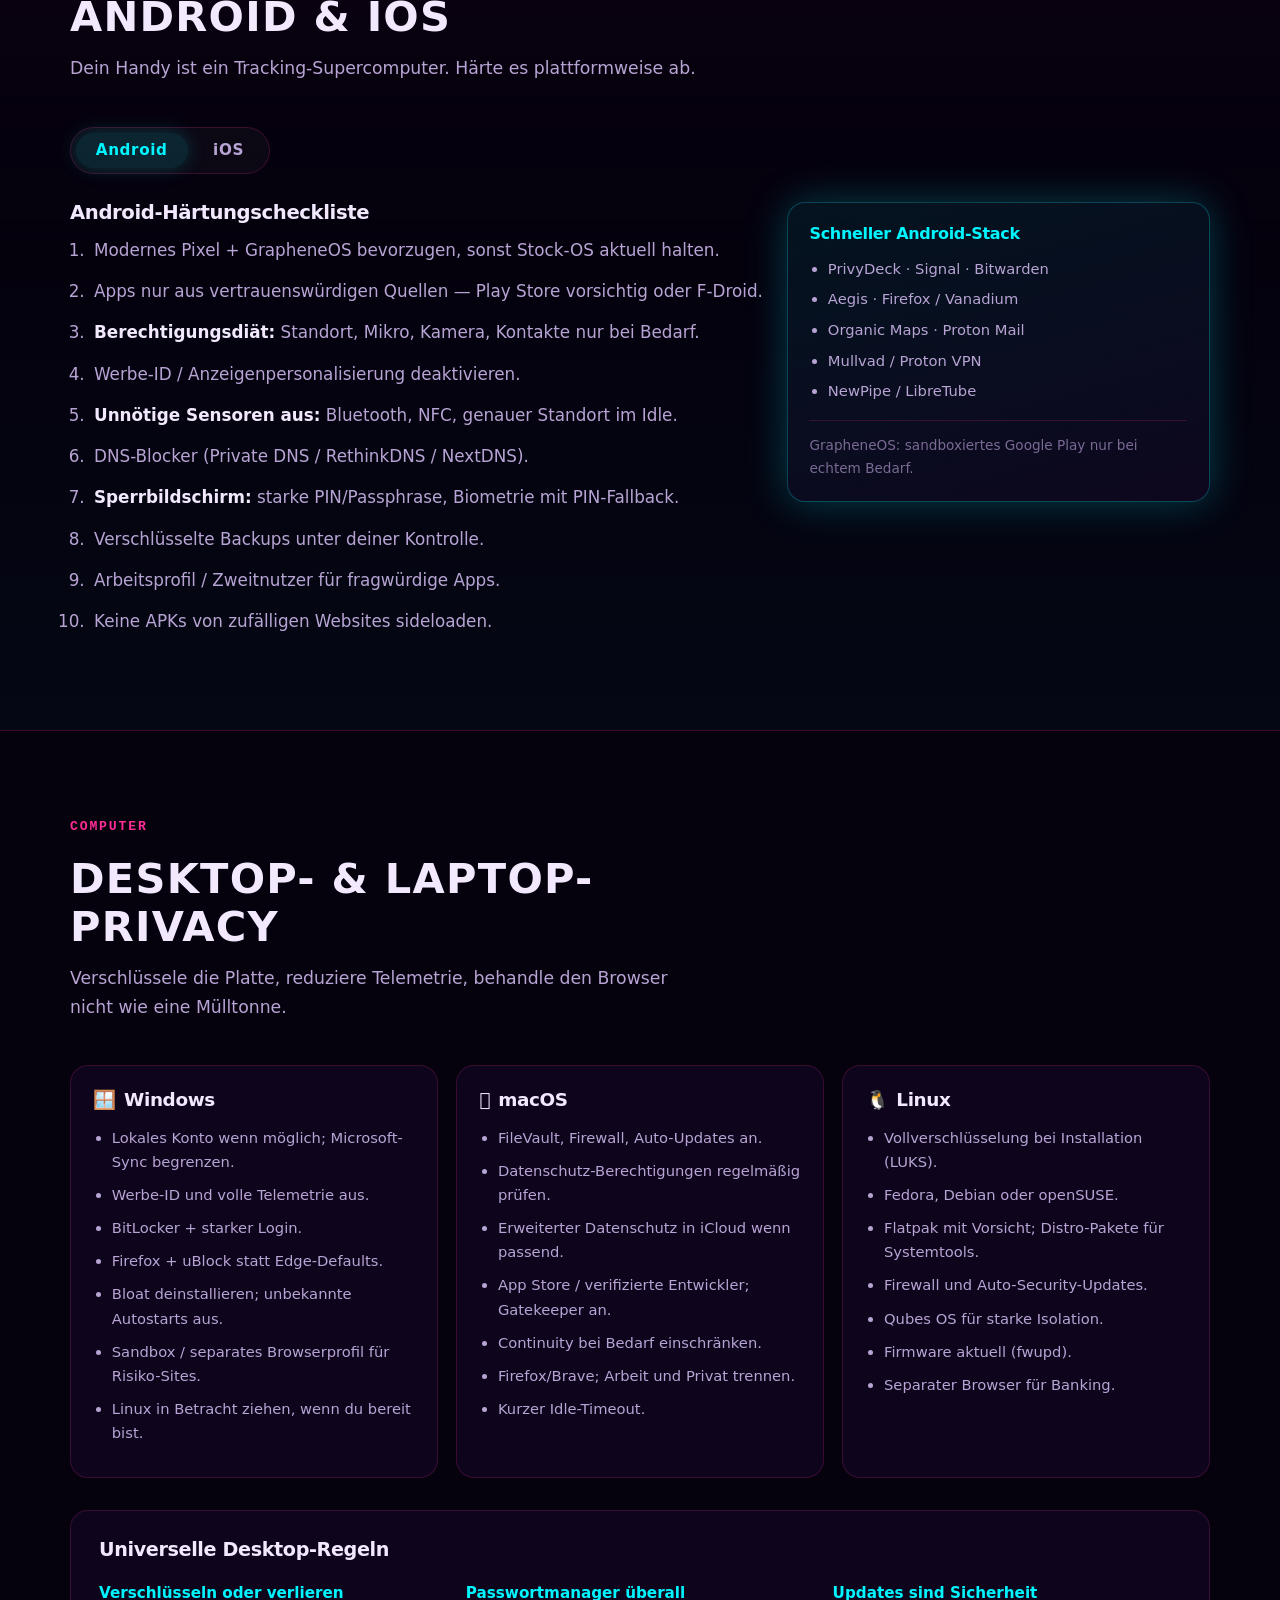
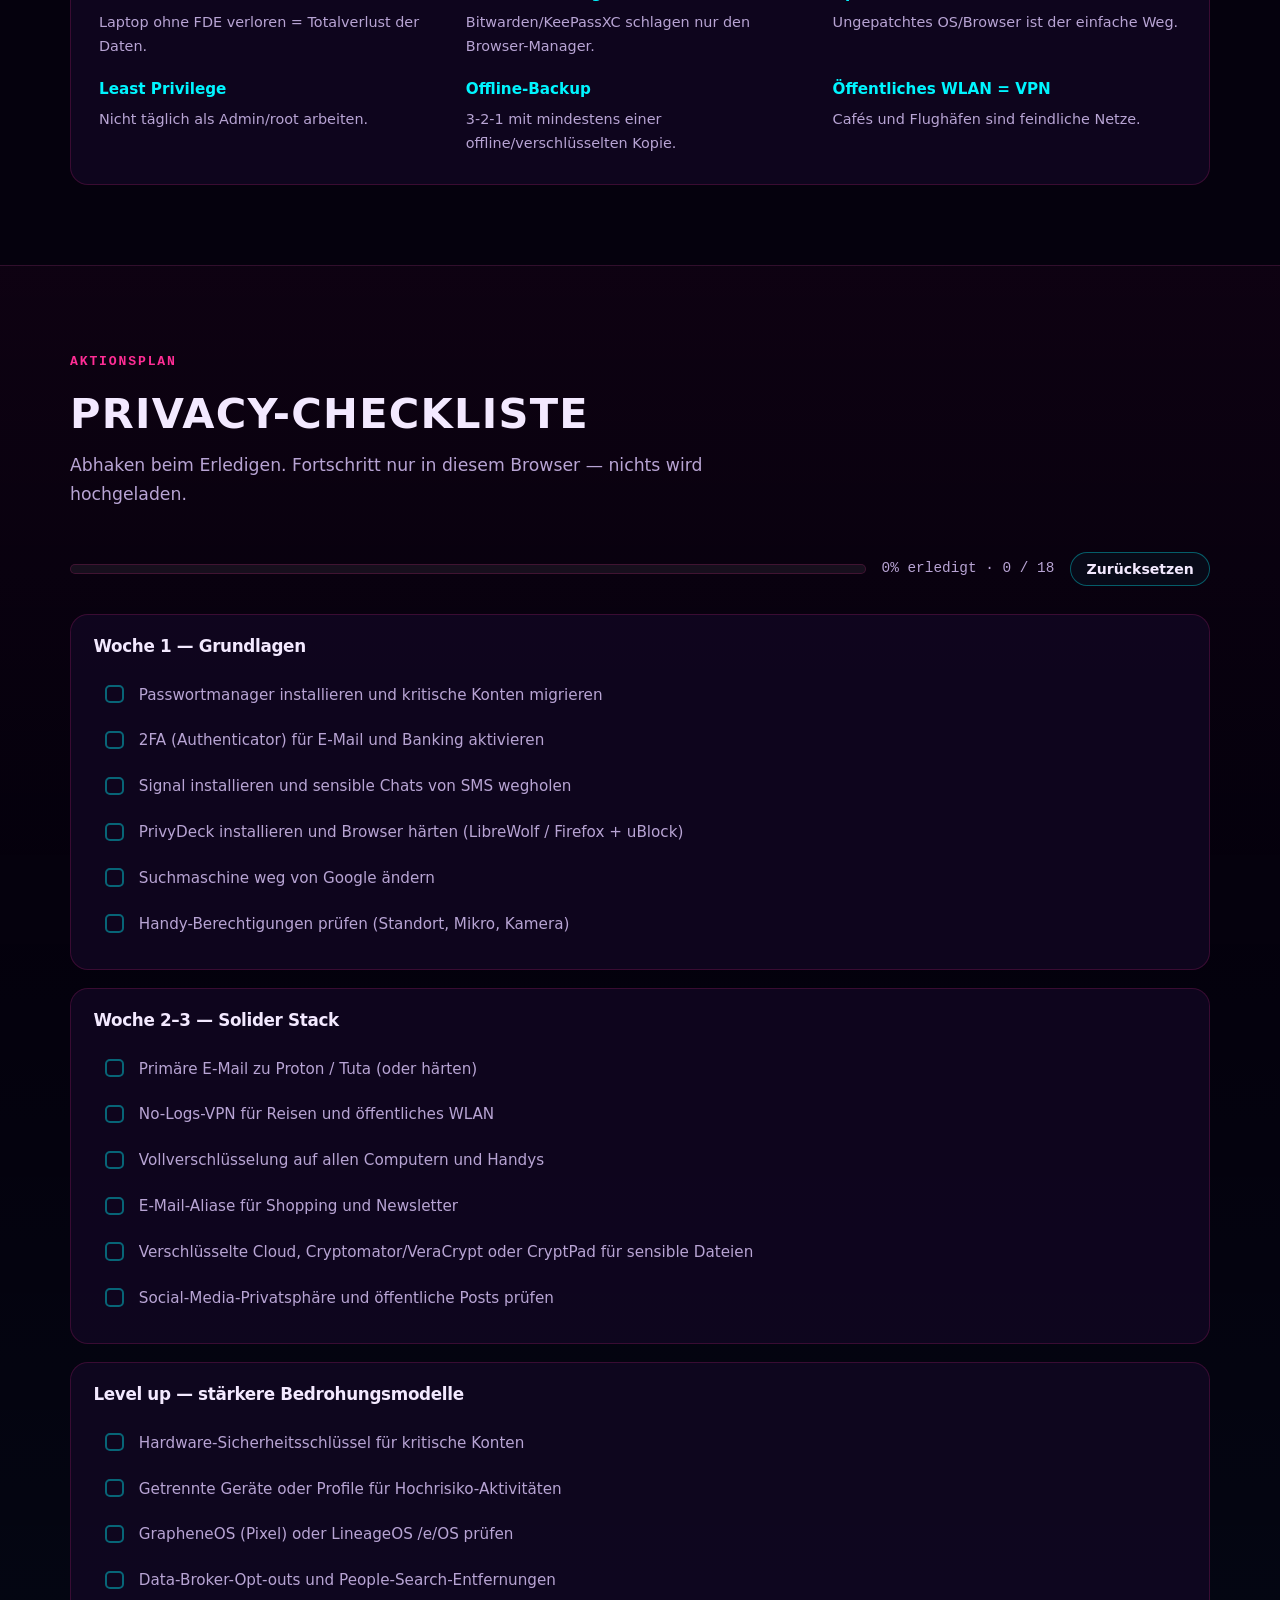
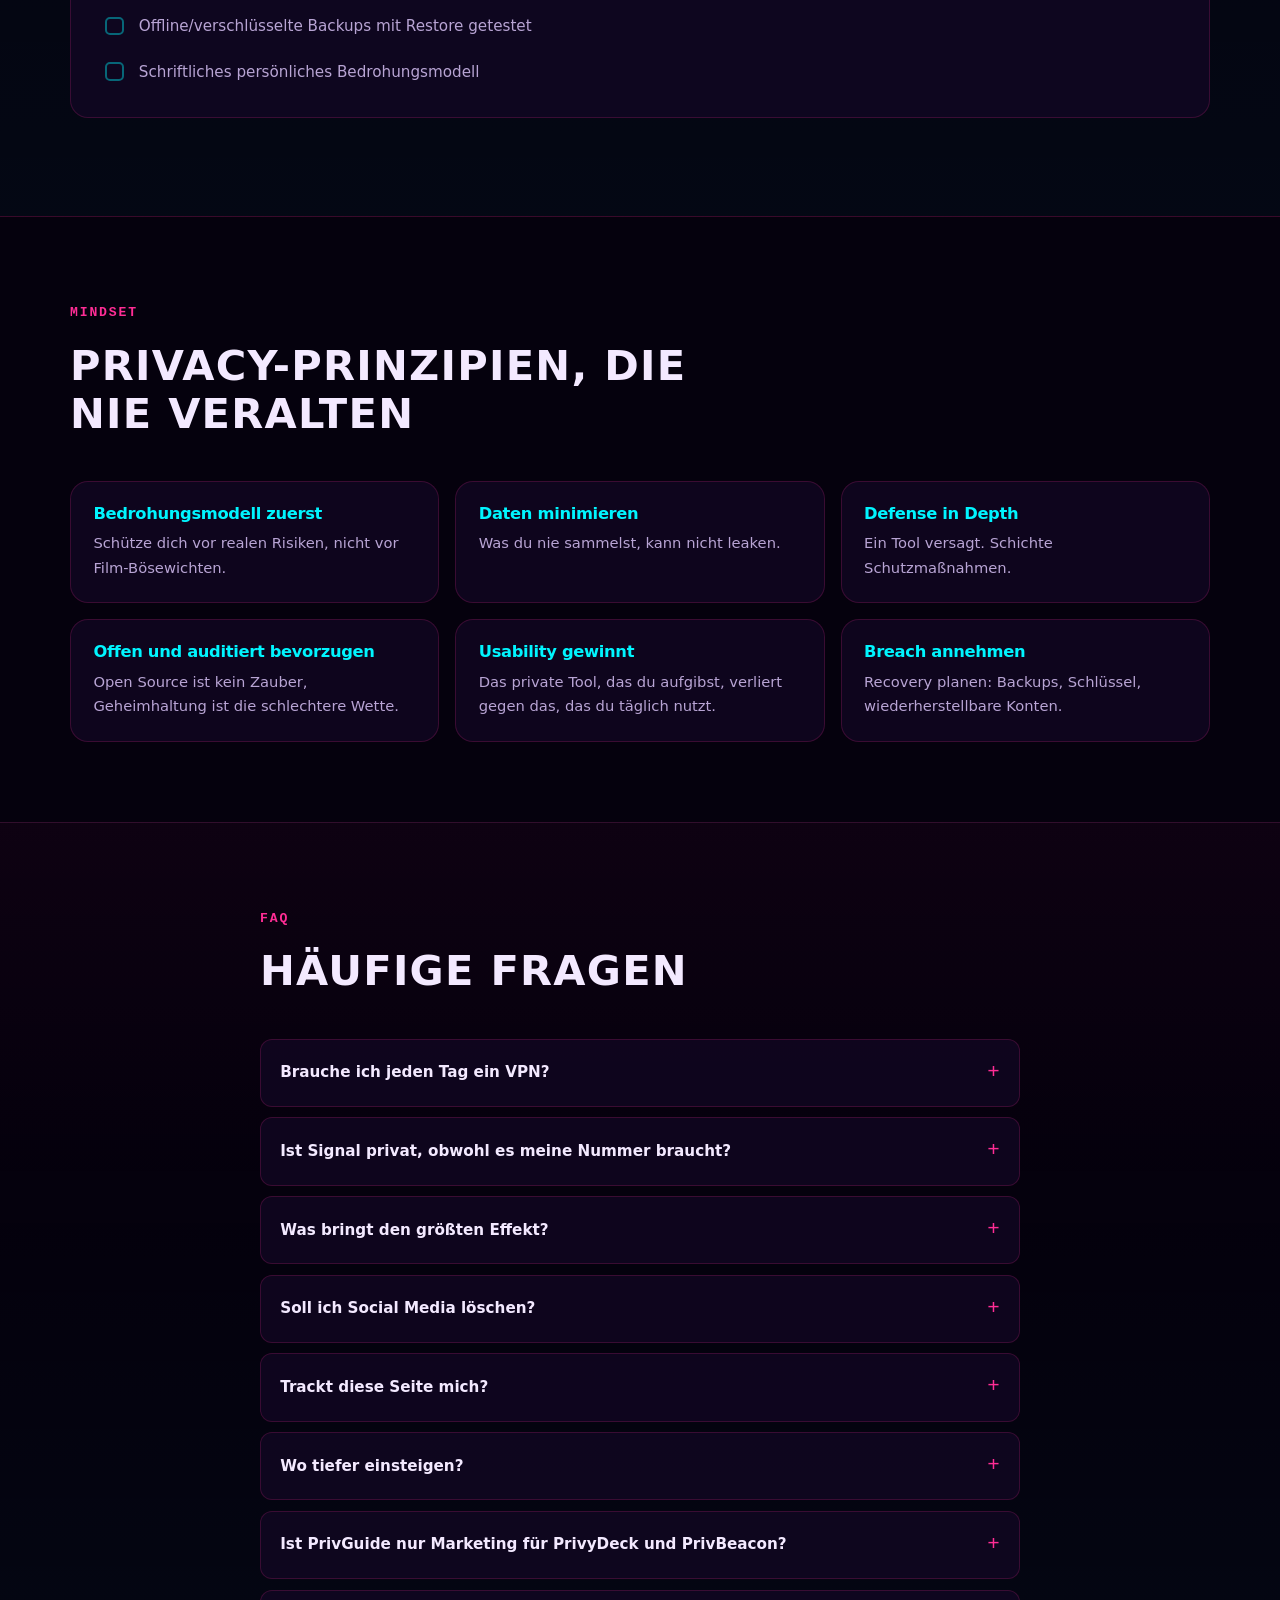
==== commit 70fdafb6: "docs: point Ours tools at Vassbrekke GitHub Windows privacy tool and Security Hardening moved from N" ====
--- a/de/index.html
+++ b/de/index.html
@@ -623,7 +623,7 @@
       "item": {
         "@type": "SoftwareApplication",
         "name": "Windows 11 Privacy Tool",
-        "url": "https://github.com/N0L0g1c/Windows-11-Privacy-Enhancing-tool-GUI-and-CLI",
+        "url": "https://github.com/Vassbrekke/Windows-11-Privacy-Enhancing-tool-GUI-and-CLI",
         "applicationCategory": "SecurityApplication",
         "operatingSystem": "Android, iOS, Windows, macOS, Linux",
         "description": "Privacy auf Windows 10/11 verbessern — GUI und CLI, weniger Telemetrie (Open Source, VassDev)."
@@ -635,7 +635,7 @@
       "item": {
         "@type": "SoftwareApplication",
         "name": "Security Hardening",
-        "url": "https://github.com/N0L0g1c/SecurityHardening",
+        "url": "https://github.com/Vassbrekke/SecurityHardening",
         "applicationCategory": "SecurityApplication",
         "operatingSystem": "Android, iOS, Windows, macOS, Linux",
         "description": "Praktische Hardening-Skripte für frische Installationen (Open Source, VassDev)."
@@ -1740,8 +1740,8 @@
             <p class="app-publisher">Von Vassbrekke AS · <a href="https://www.vassbrekke.no" target="_blank" rel="noopener noreferrer">vassbrekke.no</a></p>
             <p itemprop="description">Privacy auf Windows 10/11 verbessern — GUI und CLI, weniger Telemetrie (Open Source, VassDev).</p>
             <div class="app-meta"><span class="pill pill-ours">Unser</span><span class="pill pill-good">Open source</span><span class="pill">Windows 10/11 · GUI + CLI</span></div>
-            <div class="app-links"><a class="app-site" href="https://github.com/N0L0g1c/Windows-11-Privacy-Enhancing-tool-GUI-and-CLI" target="_blank" rel="noopener noreferrer" title="Windows 11 Privacy Tool">github.com · Windows Privacy Tool ↗</a></div>
-            <meta itemprop="url" content="https://github.com/N0L0g1c/Windows-11-Privacy-Enhancing-tool-GUI-and-CLI" />
+            <div class="app-links"><a class="app-site" href="https://github.com/Vassbrekke/Windows-11-Privacy-Enhancing-tool-GUI-and-CLI" target="_blank" rel="noopener noreferrer" title="Windows 11 Privacy Tool">github.com · Windows Privacy Tool ↗</a></div>
+            <meta itemprop="url" content="https://github.com/Vassbrekke/Windows-11-Privacy-Enhancing-tool-GUI-and-CLI" />
             <meta itemprop="applicationCategory" content="SecurityApplication" />
             <meta itemprop="author" content="Vassbrekke AS" />
             <p class="app-why"><strong>Nutzen wenn:</strong> du Windows nutzt und praktisch härten willst.</p>
@@ -1757,8 +1757,8 @@
             <p class="app-publisher">Von Vassbrekke AS · <a href="https://www.vassbrekke.no" target="_blank" rel="noopener noreferrer">vassbrekke.no</a></p>
             <p itemprop="description">Praktische Hardening-Skripte für frische Installationen (Open Source, VassDev).</p>
             <div class="app-meta"><span class="pill pill-ours">Unser</span><span class="pill pill-good">Open source</span><span class="pill">Linux · Fresh install</span></div>
-            <div class="app-links"><a class="app-site" href="https://github.com/N0L0g1c/SecurityHardening" target="_blank" rel="noopener noreferrer" title="Security Hardening">github.com/N0L0g1c/SecurityHardening ↗</a></div>
-            <meta itemprop="url" content="https://github.com/N0L0g1c/SecurityHardening" />
+            <div class="app-links"><a class="app-site" href="https://github.com/Vassbrekke/SecurityHardening" target="_blank" rel="noopener noreferrer" title="Security Hardening">github.com/Vassbrekke/SecurityHardening ↗</a></div>
+            <meta itemprop="url" content="https://github.com/Vassbrekke/SecurityHardening" />
             <meta itemprop="applicationCategory" content="SecurityApplication" />
             <meta itemprop="author" content="Vassbrekke AS" />
             <p class="app-why"><strong>Nutzen wenn:</strong> du Linux aufsetzt und eine schnelle Baseline willst.</p>
